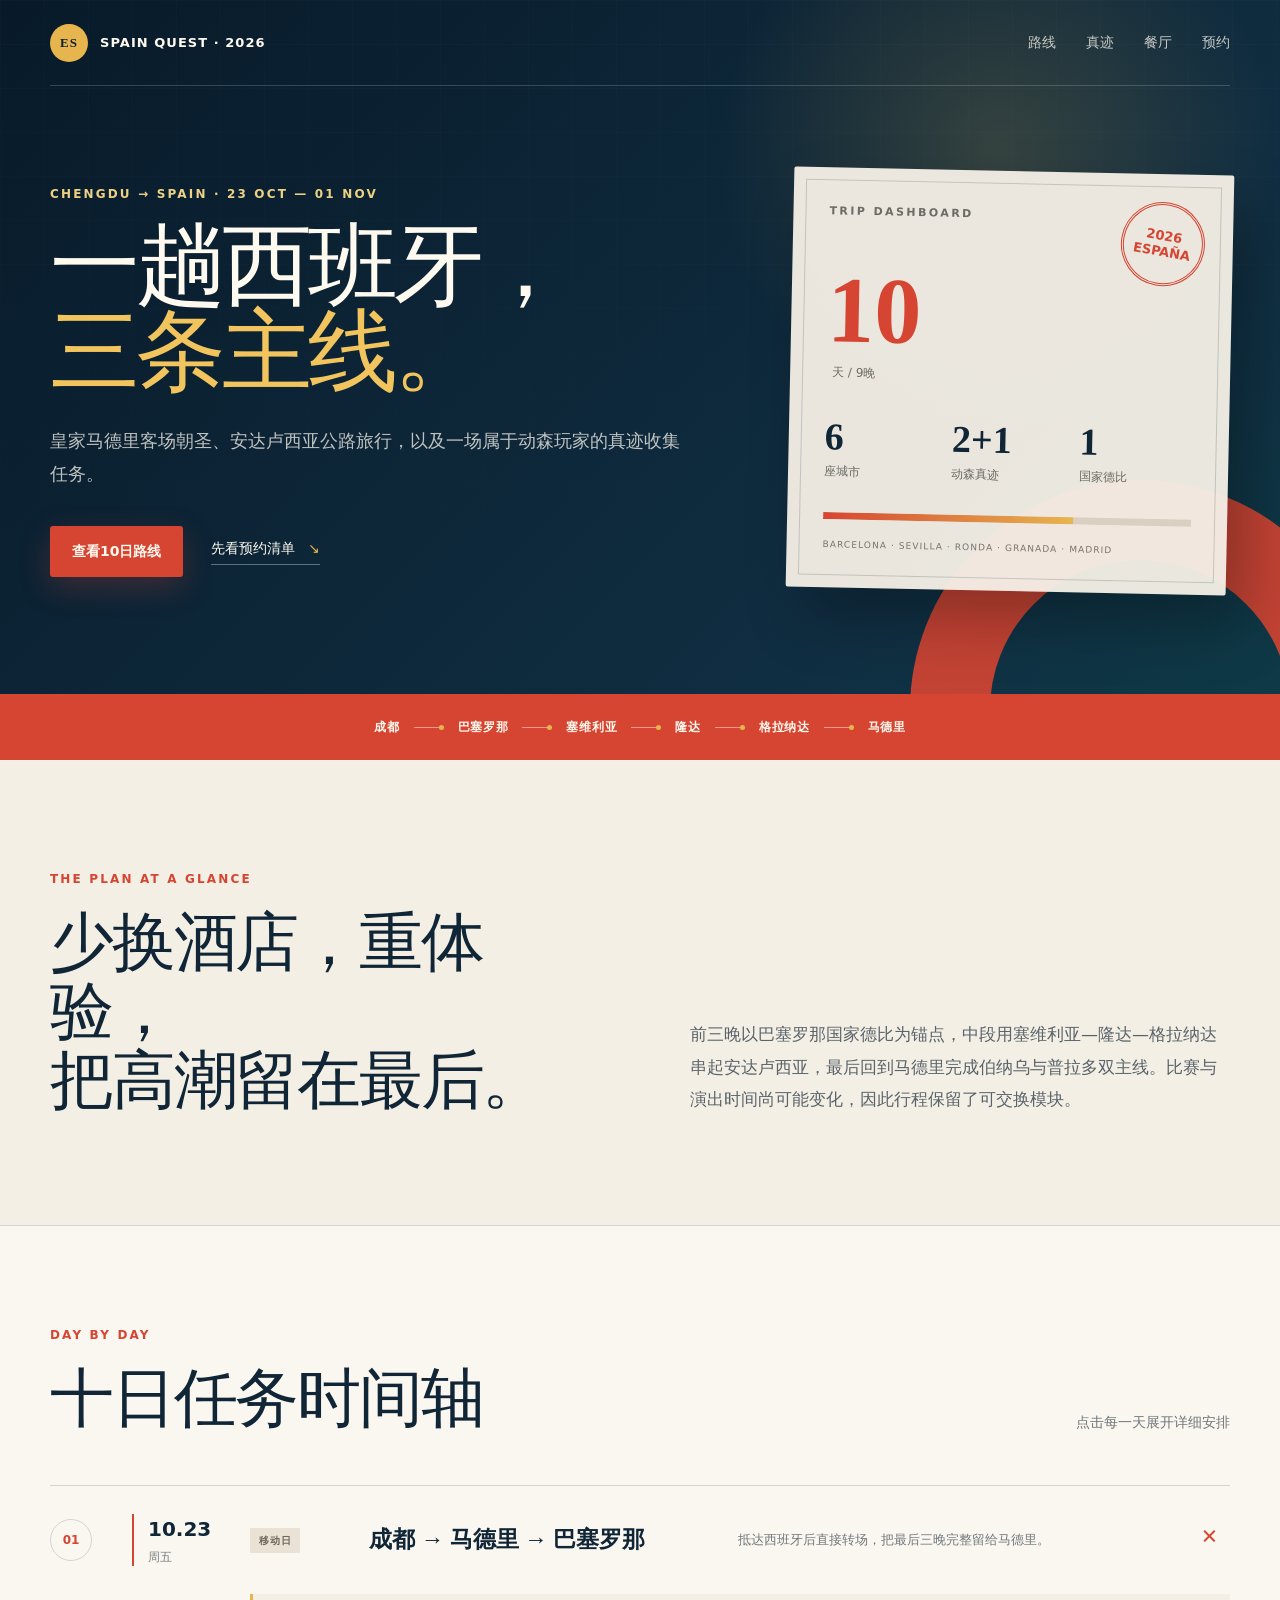
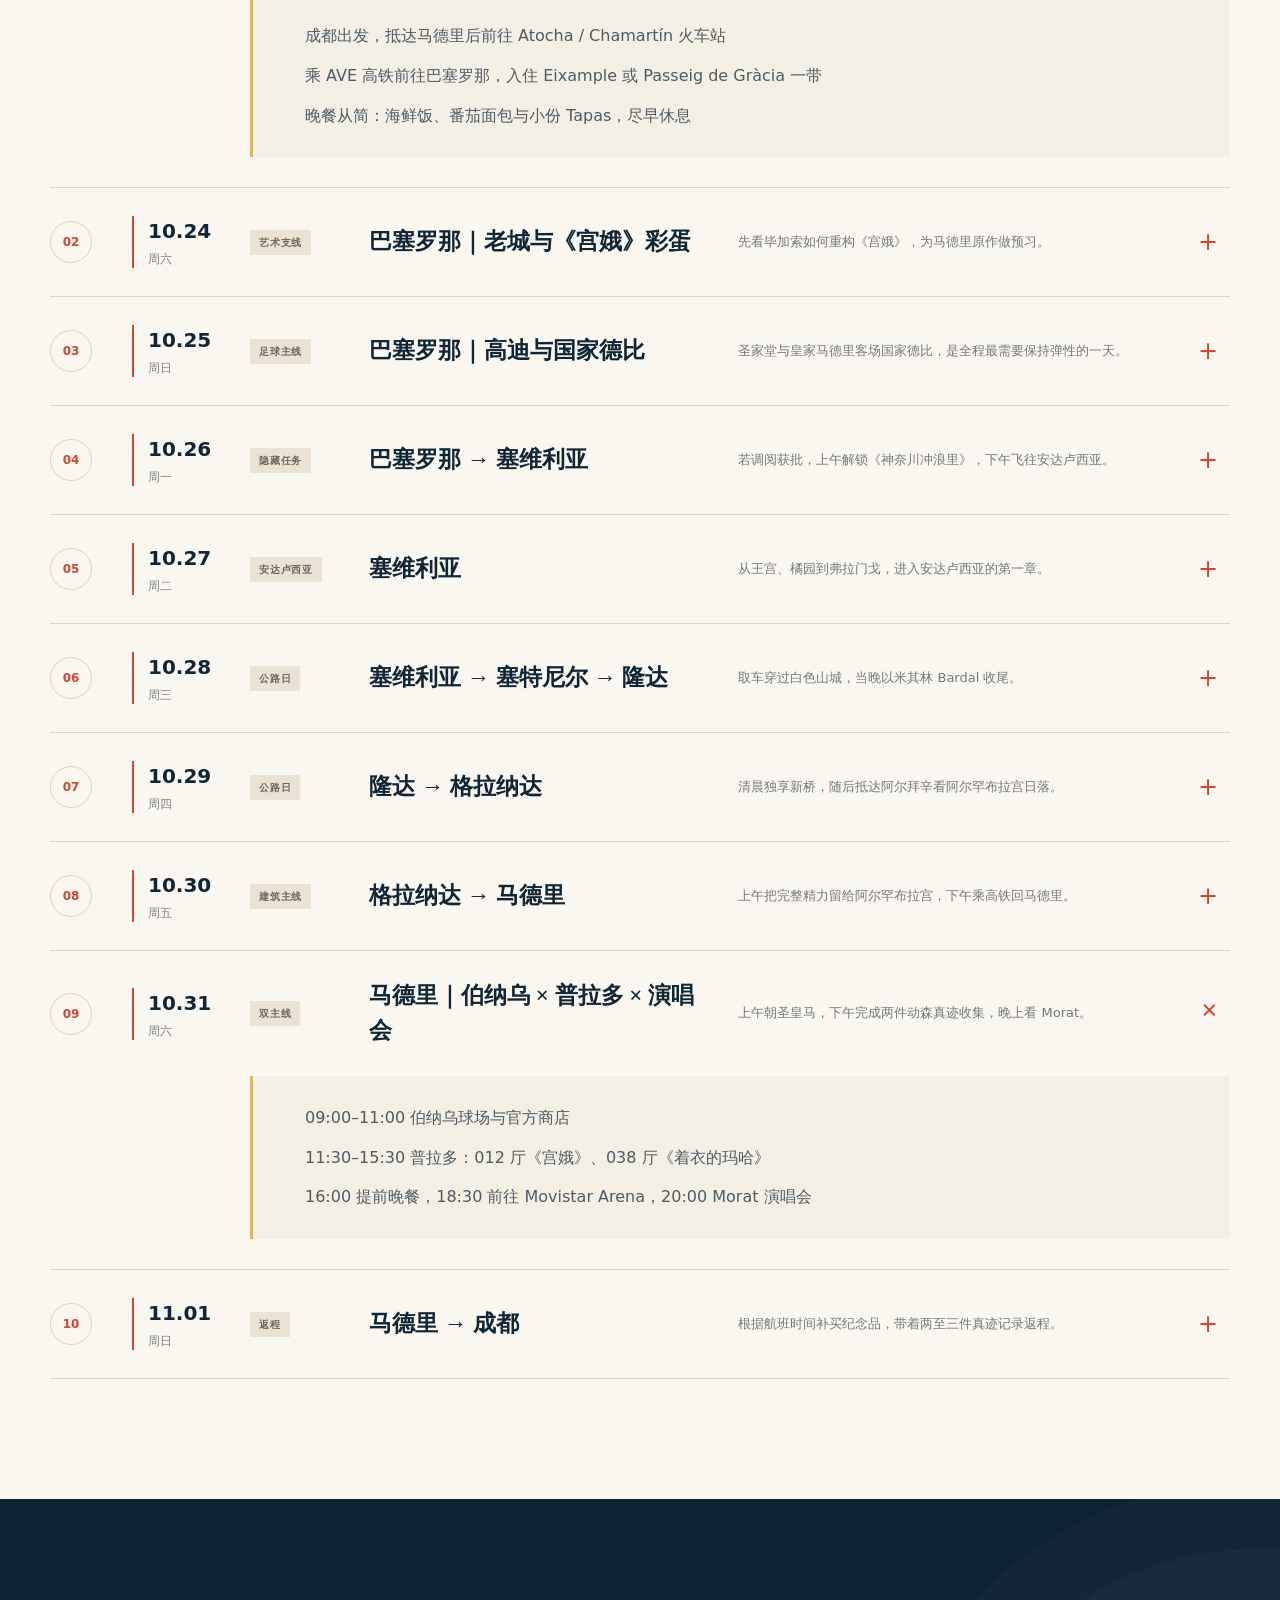
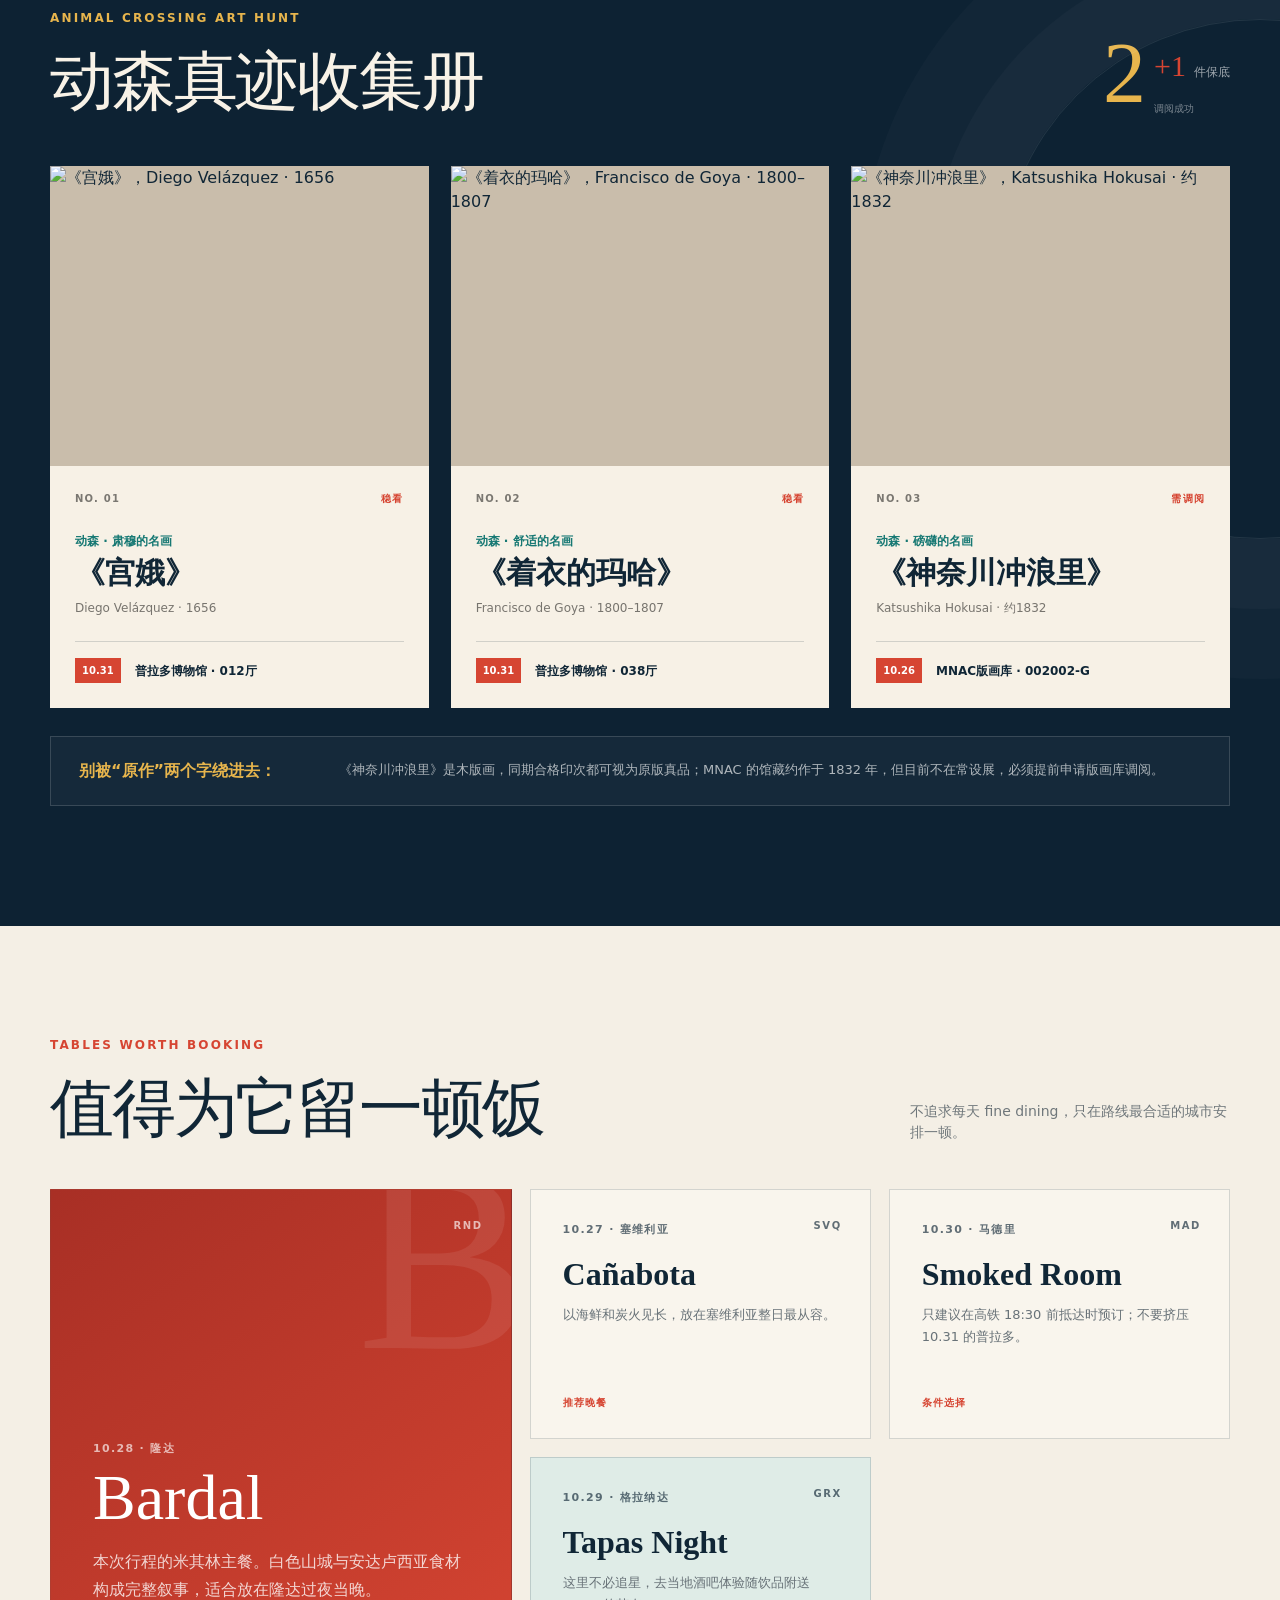
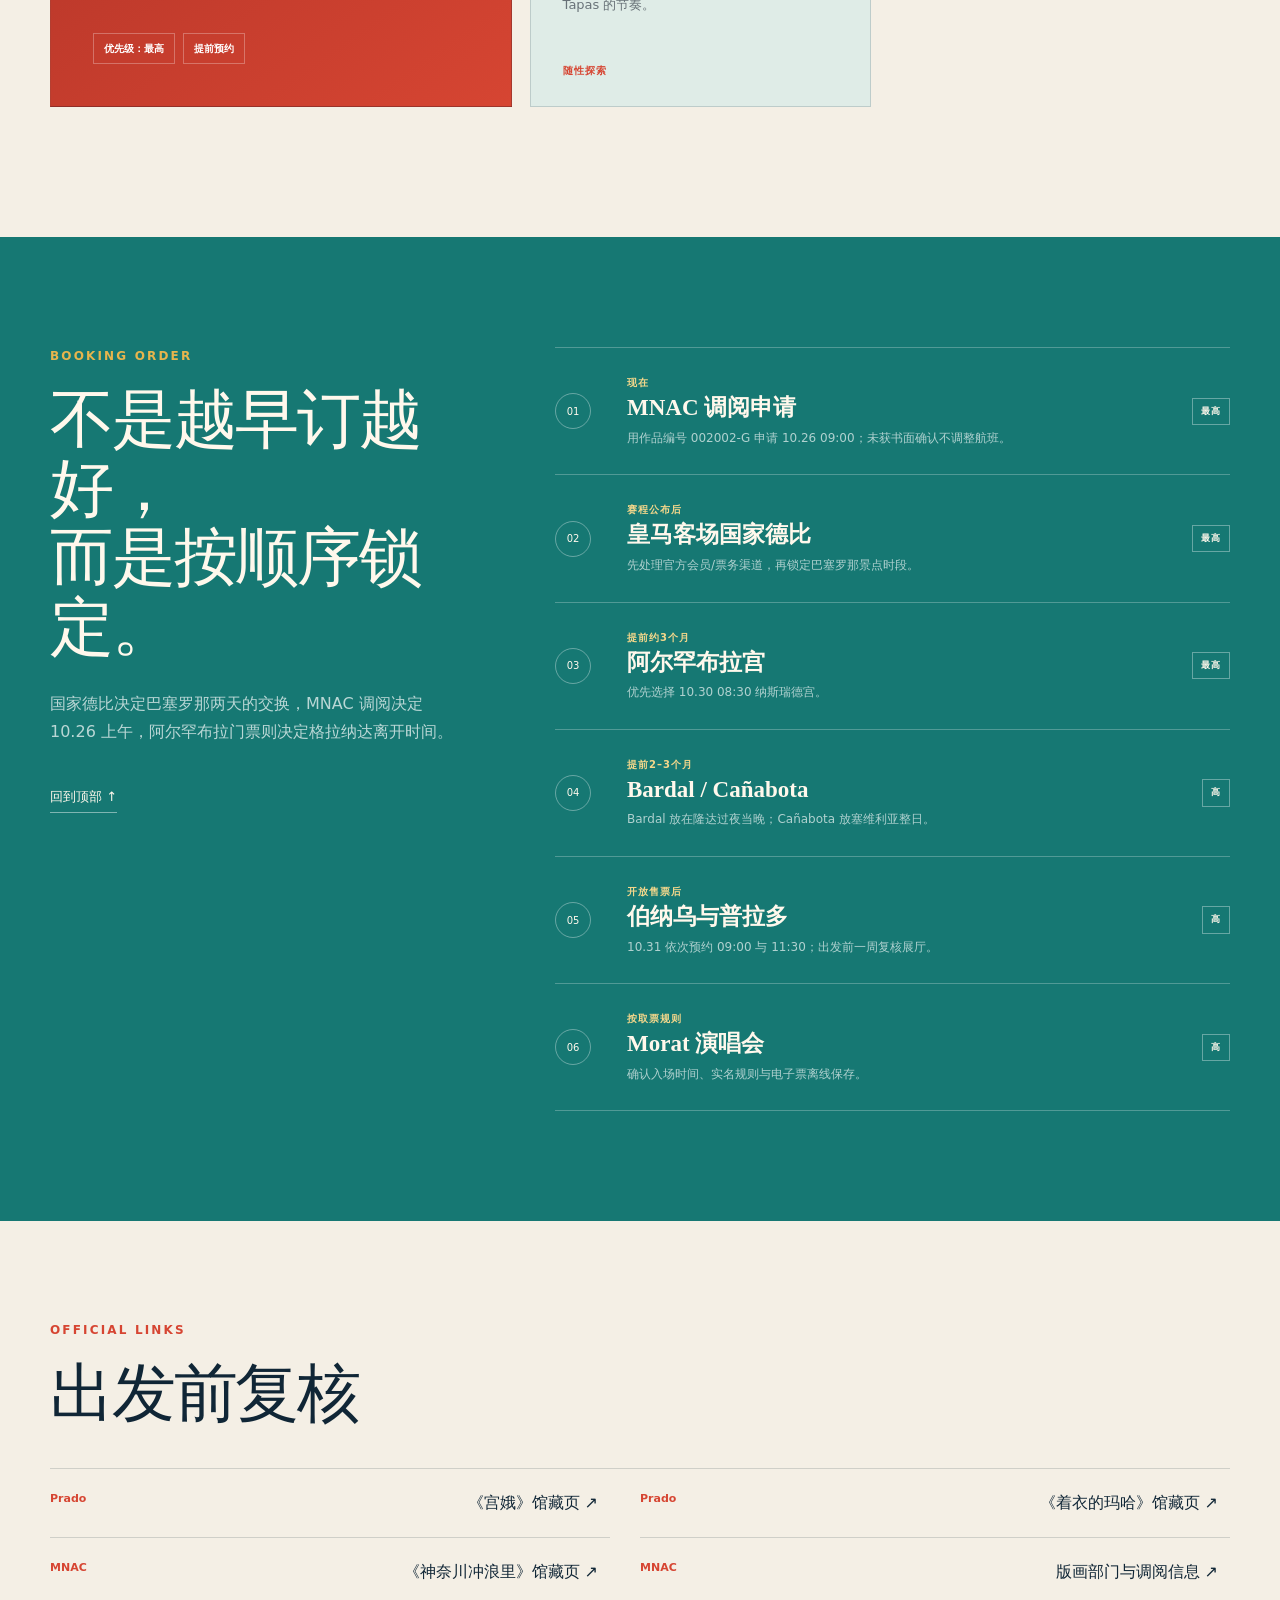
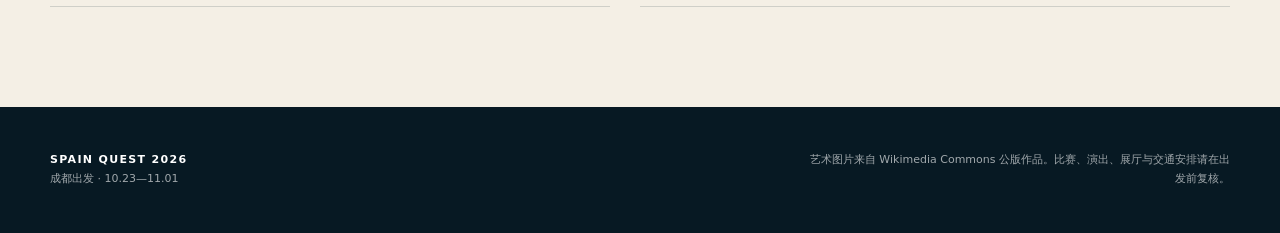
==== index.html @ 913fb7f4 "Deploy Spain Quest 2026 travel guide" ====
<!doctype html><html lang="zh-CN"><head><meta charset="utf-8"><meta name="viewport" content="width=device-width,initial-scale=1"><meta name="theme-color" content="#0d2233"><title>西班牙十日任务书｜皇马 × 动森艺术巡礼</title><meta name="description" content="2026年10月23日至11月1日西班牙旅行计划"><style>@layer theme{:root,:host{--font-sans:ui-sans-serif, system-ui, sans-serif, "Apple Color Emoji", "Segoe UI Emoji", "Segoe UI Symbol", "Noto Color Emoji";--font-mono:ui-monospace, SFMono-Regular, Menlo, Monaco, Consolas, "Liberation Mono", "Courier New", monospace;--spacing:.25rem;--default-font-family:var(--font-sans);--default-mono-font-family:var(--font-mono)}}@layer base{*,:after,:before,::backdrop{box-sizing:border-box;border:0 solid;margin:0;padding:0}::file-selector-button{box-sizing:border-box;border:0 solid;margin:0;padding:0}html,:host{-webkit-text-size-adjust:100%;tab-size:4;line-height:1.5;font-family:var(--default-font-family,ui-sans-serif, system-ui, sans-serif, "Apple Color Emoji", "Segoe UI Emoji", "Segoe UI Symbol", "Noto Color Emoji");font-feature-settings:var(--default-font-feature-settings,normal);font-variation-settings:var(--default-font-variation-settings,normal);-webkit-tap-highlight-color:transparent}hr{height:0;color:inherit;border-top-width:1px}abbr:where([title]){-webkit-text-decoration:underline dotted;text-decoration:underline dotted}h1,h2,h3,h4,h5,h6{font-size:inherit;font-weight:inherit}a{color:inherit;-webkit-text-decoration:inherit;-webkit-text-decoration:inherit;-webkit-text-decoration:inherit;-webkit-text-decoration:inherit;text-decoration:inherit}b,strong{font-weight:bolder}code,kbd,samp,pre{font-family:var(--default-mono-font-family,ui-monospace, SFMono-Regular, Menlo, Monaco, Consolas, "Liberation Mono", "Courier New", monospace);font-feature-settings:var(--default-mono-font-feature-settings,normal);font-variation-settings:var(--default-mono-font-variation-settings,normal);font-size:1em}small{font-size:80%}sub,sup{vertical-align:baseline;font-size:75%;line-height:0;position:relative}sub{bottom:-.25em}sup{top:-.5em}table{text-indent:0;border-color:inherit;border-collapse:collapse}:-moz-focusring{outline:auto}progress{vertical-align:baseline}summary{display:list-item}ol,ul,menu{list-style:none}img,svg,video,canvas,audio,iframe,embed,object{vertical-align:middle;display:block}img,video{max-width:100%;height:auto}button,input,select,optgroup,textarea{font:inherit;font-feature-settings:inherit;font-variation-settings:inherit;letter-spacing:inherit;color:inherit;opacity:1;background-color:#0000;border-radius:0}::file-selector-button{font:inherit;font-feature-settings:inherit;font-variation-settings:inherit;letter-spacing:inherit;color:inherit;opacity:1;background-color:#0000;border-radius:0}:where(select:is([multiple],[size])) optgroup{font-weight:bolder}:where(select:is([multiple],[size])) optgroup option{padding-inline-start:20px}::file-selector-button{margin-inline-end:4px}::placeholder{opacity:1}@supports (not ((-webkit-appearance:-apple-pay-button))) or (contain-intrinsic-size:1px){::placeholder{color:currentColor}@supports (color:color-mix(in lab, red, red)){::placeholder{color:color-mix(in oklab, currentcolor 50%, transparent)}}}textarea{resize:vertical}::-webkit-search-decoration{-webkit-appearance:none}::-webkit-date-and-time-value{min-height:1lh;text-align:inherit}::-webkit-datetime-edit{display:inline-flex}::-webkit-datetime-edit-fields-wrapper{padding:0}::-webkit-datetime-edit{padding-block:0}::-webkit-datetime-edit-year-field{padding-block:0}::-webkit-datetime-edit-month-field{padding-block:0}::-webkit-datetime-edit-day-field{padding-block:0}::-webkit-datetime-edit-hour-field{padding-block:0}::-webkit-datetime-edit-minute-field{padding-block:0}::-webkit-datetime-edit-second-field{padding-block:0}::-webkit-datetime-edit-millisecond-field{padding-block:0}::-webkit-datetime-edit-meridiem-field{padding-block:0}::-webkit-calendar-picker-indicator{line-height:1}:-moz-ui-invalid{box-shadow:none}button,input:where([type=button],[type=reset],[type=submit]){appearance:button}::file-selector-button{appearance:button}::-webkit-inner-spin-button{height:auto}::-webkit-outer-spin-button{height:auto}[hidden]:where(:not([hidden=until-found])){display:none!important}}@layer components;@layer utilities{.static{position:static}.start{inset-inline-start:var(--spacing)}.contents{display:contents}}:root{--ink:#102636;--navy:#0d2233;--paper:#f4efe5;--red:#d64532;--gold:#e7b54d;--teal:#167873;--line:#10263629}*{box-sizing:border-box}html{scroll-behavior:smooth}body{background:var(--paper);color:var(--ink);margin:0;font-family:Inter,ui-sans-serif,system-ui,-apple-system,BlinkMacSystemFont,Segoe UI,PingFang SC,Microsoft YaHei,sans-serif}a{color:inherit;text-decoration:none}img{max-width:100%;display:block}.shell{width:min(1180px,100% - 40px);margin-inline:auto}.hero{color:#fffaf0;background:radial-gradient(circle at 78% 20%,#e7b54d2e,#0000 24%),linear-gradient(135deg,#081a29 0%,#102e42 72%,#0e3b47 100%);min-height:760px;position:relative;overflow:hidden}.hero:before{content:"";opacity:.1;background-image:linear-gradient(#ffffff26 1px,#0000 1px),linear-gradient(90deg,#ffffff26 1px,#0000 1px);background-size:44px 44px;position:absolute;inset:0;-webkit-mask-image:linear-gradient(#000,#0000 90%);mask-image:linear-gradient(#000,#0000 90%)}.hero:after{content:"";border:80px solid var(--red);opacity:.9;border-radius:50%;width:460px;height:460px;position:absolute;bottom:-180px;right:-90px}.nav{z-index:2;border-bottom:1px solid #ffffff2e;justify-content:space-between;align-items:center;height:86px;display:flex;position:relative}.brand{text-transform:uppercase;letter-spacing:.08em;align-items:center;gap:12px;font-size:13px;font-weight:750;display:flex}.brandMark{width:38px;height:38px;color:var(--navy);background:var(--gold);border-radius:50%;place-items:center;font-family:Georgia,serif;font-weight:900;display:grid}.navLinks{gap:30px;font-size:14px;display:flex}.navLinks a{opacity:.75;transition:opacity .2s}.navLinks a:hover{opacity:1}.heroGrid{z-index:1;grid-template-columns:1.2fr .8fr;align-items:center;gap:80px;min-height:590px;display:grid;position:relative}.eyebrow,.sectionKicker{letter-spacing:.18em;text-transform:uppercase;color:var(--red);margin:0 0 20px;font-size:12px;font-weight:800}.hero .eyebrow{color:#efd184}.hero h1{letter-spacing:-.045em;max-width:760px;margin:0;font-family:Georgia,STSong,serif;font-size:clamp(58px,7vw,94px);font-weight:500;line-height:.96}.hero h1 span{color:#f1c45e}.heroLead{color:#fffaf0bd;max-width:630px;margin:30px 0 0;font-size:18px;line-height:1.8}.heroActions{align-items:center;gap:28px;margin-top:36px;display:flex}.primaryButton{background:var(--red);border-radius:3px;padding:15px 22px;font-size:14px;font-weight:750;box-shadow:0 10px 30px #d6453240}.textButton{border-bottom:1px solid #ffffff59;padding-bottom:5px;font-size:14px}.textButton span{color:var(--gold);margin-left:8px}.questBoard{min-height:410px;color:var(--ink);background:#f4efe5f5;border-radius:2px;padding:36px;position:relative;transform:rotate(1.2deg);box-shadow:20px 30px 60px #00000047}.questBoard:before{content:"";pointer-events:none;border:1px solid #1026362e;position:absolute;inset:12px}.passportStamp{text-align:center;border:3px double var(--red);width:84px;height:84px;color:var(--red);border-radius:50%;place-items:center;font-size:13px;font-weight:900;line-height:1.2;display:grid;position:absolute;top:28px;right:28px;transform:rotate(9deg)}.questLabel{letter-spacing:.22em;color:#6b6c65;font-size:11px;font-weight:800}.questMetric{flex-direction:column;display:flex}.questMetric strong{font-family:Georgia,serif;font-size:38px;line-height:1}.questMetric span{color:#6b6c65;margin-top:7px;font-size:12px}.questMetric.large{margin-top:42px}.questMetric.large strong{color:var(--red);font-size:94px}.questMetric.large span{margin-left:6px}.questRow{grid-template-columns:repeat(3,1fr);gap:14px;margin-top:36px;display:grid}.progressLine{background:#d9d0c1;height:7px;margin-top:32px;overflow:hidden}.progressLine span{background:linear-gradient(90deg,var(--red),var(--gold));width:68%;height:100%;display:block}.questFoot{letter-spacing:.12em;color:#77736d;margin:18px 0 0;font-size:9px;line-height:1.6}.routeRibbon{z-index:1;background:var(--red);letter-spacing:.06em;justify-content:center;align-items:center;gap:14px;height:66px;font-size:12px;font-weight:800;display:flex;position:absolute;bottom:0;left:0;right:0}.routeRibbon i{background:#ffffff73;width:30px;height:1px;position:relative}.routeRibbon i:after{content:"";background:var(--gold);border-radius:50%;width:5px;height:5px;position:absolute;top:-2px;right:0}.section{padding-block:110px}.intro{grid-template-columns:1fr 1fr;align-items:end;gap:100px;display:grid}.intro h2,.sectionHead h2,.museumHero h2,.foodHead h2,.bookingCopy h2,.sources h2{letter-spacing:-.035em;margin:0;font-family:Georgia,STSong,serif;font-size:clamp(40px,5vw,64px);font-weight:500;line-height:1.08}.sectionIntro{color:#59636a;margin:0;font-size:17px;line-height:1.9}.routeSection{border-top:1px solid var(--line);background:#faf7f0;padding:100px 0 120px}.sectionHead{justify-content:space-between;align-items:end;gap:40px;margin-bottom:52px;display:flex}.sectionHead>p{color:#6f777b;max-width:320px;margin:0;font-size:14px}.timeline{border-top:1px solid var(--line)}.dayCard{border-bottom:1px solid var(--line)}.dayCard summary{cursor:pointer;grid-template-columns:54px 90px 1fr 32px;align-items:center;gap:28px;padding:28px 0;list-style:none;display:grid}.dayCard summary::-webkit-details-marker{display:none}.dayIndex{border:1px solid var(--line);width:42px;height:42px;color:var(--red);border-radius:50%;place-items:center;font-size:12px;font-weight:800;display:grid}.dateBlock{border-left:2px solid var(--red);flex-direction:column;padding-left:14px;display:flex}.dateBlock strong{font-size:20px}.dateBlock span{color:#7c8385;margin-top:4px;font-size:12px}.dayTitle{grid-template-columns:95px minmax(250px,.8fr) 1fr;align-items:center;gap:24px;display:grid}.tag{color:#6f6559;letter-spacing:.08em;background:#e9e2d5;width:fit-content;padding:5px 9px;font-size:10px;font-weight:800}.dayTitle h3{margin:0;font-family:Georgia,STSong,serif;font-size:23px;font-weight:600}.dayTitle p{color:#71787b;margin:0;font-size:13px;line-height:1.6}.expandIcon{color:var(--red);font-size:24px;transition:transform .2s}.dayCard[open] .expandIcon{transform:rotate(45deg)}.dayDetails{padding:0 0 30px 200px}.dayDetails ol{background:var(--paper);border-left:3px solid var(--gold);margin:0;padding:22px 28px 22px 52px}.dayDetails li{color:#4d5b63;padding:7px 0;line-height:1.6}.museumSection{color:#f8f2e7;background:var(--navy);padding:110px 0 120px;position:relative;overflow:hidden}.museumSection:after{content:"";border:1px solid #ffffff17;border-radius:50%;width:520px;height:520px;position:absolute;top:120px;right:-240px;box-shadow:0 0 0 70px #ffffff06,0 0 0 140px #ffffff05}.sectionKicker.light{color:var(--gold)}.museumHero{justify-content:space-between;align-items:end;gap:40px;margin-bottom:50px;display:flex}.collectionScore{grid-template-rows:auto auto;grid-template-columns:auto auto auto;align-items:end;gap:0 8px;display:grid}.collectionScore strong{color:var(--gold);grid-row:1/3;font:500 86px/1 Georgia,serif}.collectionScore span{color:#fff9;font-size:12px}.collectionScore b{color:var(--red);grid-row:1;font:500 30px/1 Georgia,serif}.collectionScore small{color:#ffffff73;grid-column:2/4;font-size:10px}.artGrid{z-index:1;grid-template-columns:repeat(3,1fr);gap:22px;display:grid;position:relative}.artCard{color:var(--ink);background:#f7f1e6;overflow:hidden}.artImage{background:#c9bdab;height:300px;overflow:hidden}.artImage img{object-fit:cover;width:100%;height:100%;transition:transform .5s}.artImage.portrait img{object-position:50% 35%}.artCard:hover .artImage img{transform:scale(1.025)}.artCardBody{padding:25px}.artMeta{letter-spacing:.12em;color:#7a7771;justify-content:space-between;font-size:10px;font-weight:800;display:flex}.artMeta b{color:var(--red)}.gameName{color:var(--teal);margin:26px 0 5px;font-size:12px;font-weight:800}.artCard h3{margin:0;font:600 30px/1.2 Georgia,STSong,serif}.artCard h3+p{color:#77746e;margin:8px 0 24px;font-size:12px}.artLocation{border-top:1px solid var(--line);align-items:center;gap:14px;padding-top:16px;display:flex}.artLocation span{background:var(--red);color:#fff;padding:5px 7px;font-size:10px;font-weight:900}.artLocation strong{font-size:12px}.museumNote{z-index:1;background:#ffffff09;border:1px solid #ffffff26;grid-template-columns:230px 1fr;gap:30px;margin-top:28px;padding:22px 28px;display:grid;position:relative}.museumNote strong{color:var(--gold)}.museumNote p{color:#ffffffa8;margin:0;font-size:13px;line-height:1.7}.foodSection{padding-block:110px 130px}.foodHead{margin-bottom:46px}.foodGrid{grid-template-rows:repeat(2,1fr);grid-template-columns:1.15fr repeat(2,.85fr);gap:18px;display:grid}.foodFeature,.foodCard{border:1px solid var(--line);background:#f9f5ed;min-height:250px;padding:32px;position:relative}.foodFeature{color:#fff;background:linear-gradient(145deg,#a82f25,var(--red));flex-direction:column;grid-row:1/3;justify-content:flex-end;padding:42px;display:flex;overflow:hidden}.foodFeature:before{content:"B";color:#ffffff14;font:260px/1 Georgia,serif;position:absolute;top:-60px;right:-20px}.cityCode{letter-spacing:.16em;opacity:.65;font-size:10px;font-weight:900;position:absolute;top:28px;right:28px}.foodFeature>p:first-of-type,.foodCard>p:first-of-type{letter-spacing:.12em;text-transform:uppercase;opacity:.65;margin:0;font-size:11px;font-weight:800}.foodFeature h3{margin:8px 0 18px;font:500 64px/1 Georgia,serif}.foodFeature .foodDesc{color:#ffffffc7;max-width:430px;margin:0;line-height:1.8}.foodFeature>div{gap:8px;margin-top:28px;display:flex}.foodFeature>div span{border:1px solid #ffffff47;padding:7px 10px;font-size:10px;font-weight:800}.foodCard h3{margin:18px 0 12px;font:600 32px/1.1 Georgia,serif}.foodCard h3+p{color:#687278;max-width:280px;margin:0;font-size:13px;line-height:1.7}.foodTag{color:var(--red);letter-spacing:.1em;font-size:10px;font-weight:900;position:absolute;bottom:28px;left:32px}.foodCard.casual{background:#dfece7}.bookingSection{color:#fff8ec;background:var(--teal);padding:110px 0}.bookingGrid{grid-template-columns:.75fr 1.25fr;gap:100px;display:grid}.bookingCopy{align-self:start;position:sticky;top:40px}.bookingCopy>p:not(.sectionKicker){color:#ffffffb3;margin:28px 0 0;line-height:1.8}.backTop{border-bottom:1px solid #ffffff73;margin-top:40px;padding-bottom:5px;font-size:13px;display:inline-block}.bookingList{border-top:1px solid #ffffff40}.bookingList article{border-bottom:1px solid #ffffff40;grid-template-columns:50px 1fr auto;align-items:center;gap:22px;padding:27px 0;display:grid}.bookingNum{border:1px solid #ffffff59;border-radius:50%;place-items:center;width:36px;height:36px;font-size:10px;display:grid}.bookingList p{color:#f3d78b;letter-spacing:.1em;margin:0 0 4px;font-size:10px;font-weight:900}.bookingList h3{margin:0 0 7px;font:600 23px/1.2 Georgia,STSong,serif}.bookingList h3+span{color:#ffffffa8;font-size:12px;line-height:1.55;display:block}.bookingList b{letter-spacing:.1em;border:1px solid #ffffff59;padding:6px 8px;font-size:9px}.sources{padding-block:100px}.sources h2{margin-bottom:40px}.sourceGrid{border-top:1px solid var(--line);grid-template-columns:repeat(2,1fr);display:grid}.sourceGrid a{border-bottom:1px solid var(--line);justify-content:space-between;padding:22px 12px 22px 0;transition:color .2s;display:flex}.sourceGrid a:nth-child(odd){margin-right:30px}.sourceGrid a:hover{color:var(--red)}.sourceGrid span{color:var(--red);font-size:11px;font-weight:900}footer{color:#ffffff9e;background:#071923;padding:44px 0}.footerInner{justify-content:space-between;align-items:end;gap:40px;display:flex}.footerInner p{margin:0;font-size:11px;line-height:1.7}.footerInner strong{color:#fff;letter-spacing:.12em}.footerInner p:last-child{text-align:right;max-width:430px}@media (max-width:960px){.heroGrid{grid-template-columns:1fr;gap:30px;padding:80px 0 120px}.questBoard{max-width:560px}.intro,.bookingGrid{grid-template-columns:1fr;gap:45px}.dayTitle{grid-template-columns:88px 1fr}.dayTitle p{grid-column:2}.dayDetails{padding-left:144px}.artGrid{grid-template-columns:1fr 1fr}.artCard:last-child{grid-column:1/3;grid-template-columns:1fr 1fr;display:grid}.artCard:last-child .artImage{height:auto;min-height:300px}.foodGrid{grid-template-columns:1fr 1fr}.foodFeature{grid-area:auto/1/auto/3;min-height:420px}.bookingCopy{position:static}}@media (max-width:680px){.shell{width:min(100% - 28px,1180px)}.navLinks{display:none}.hero{min-height:auto}.heroGrid{padding-top:64px}.hero h1{font-size:54px}.heroLead{font-size:16px}.heroActions{flex-direction:column;align-items:flex-start;gap:18px}.questBoard{min-height:380px;padding:28px;transform:none}.questMetric.large strong{font-size:72px}.routeRibbon{white-space:nowrap;justify-content:flex-start;padding-inline:20px;overflow:hidden}.intro{padding-block:80px}.intro h2,.sectionHead h2,.museumHero h2,.foodHead h2,.bookingCopy h2,.sources h2{font-size:40px}.sectionHead,.museumHero{flex-direction:column;align-items:flex-start}.routeSection,.museumSection,.bookingSection{padding-block:80px}.dayCard summary{grid-template-columns:42px 66px 1fr 20px;gap:10px}.dayTitle{display:block}.dayTitle h3{margin-top:8px;font-size:19px}.dayTitle p{display:none}.dayDetails{padding-left:0}.dayDetails ol{padding-left:42px}.artGrid{grid-template-columns:1fr}.artCard:last-child{grid-column:auto;display:block}.artImage,.artCard:last-child .artImage{height:270px;min-height:0}.museumNote{grid-template-columns:1fr;gap:12px}.foodSection{padding-block:80px}.foodGrid{grid-template-columns:1fr}.foodFeature{grid-column:auto;min-height:420px}.foodCard{min-height:240px}.bookingList article{grid-template-columns:38px 1fr}.bookingList b{display:none}.sourceGrid{grid-template-columns:1fr}.sourceGrid a:nth-child(odd){margin-right:0}.footerInner{flex-direction:column;align-items:flex-start}.footerInner p:last-child{text-align:left}}@media (prefers-reduced-motion:reduce){html{scroll-behavior:auto}*,:before,:after{transition:none!important}}
</style></head><body><main><header class="hero" id="top"><nav class="nav shell" aria-label="页面导航"><a class="brand" href="#top" aria-label="返回顶部"><span class="brandMark">ES</span><span>Spain Quest · 2026</span></a><div class="navLinks"><a href="#route">路线</a><a href="#museum">真迹</a><a href="#food">餐厅</a><a href="#book">预约</a></div></nav><div class="heroGrid shell"><div class="heroCopy"><p class="eyebrow">CHENGDU → SPAIN · 23 OCT — 01 NOV</p><h1>一趟西班牙，<br/><span>三条主线。</span></h1><p class="heroLead">皇家马德里客场朝圣、安达卢西亚公路旅行，以及一场属于动森玩家的真迹收集任务。</p><div class="heroActions"><a class="primaryButton" href="#route">查看10日路线</a><a class="textButton" href="#book">先看预约清单 <span>↘</span></a></div></div><div class="questBoard" aria-label="旅行目标概览"><div class="passportStamp">2026<br/>ESPAÑA</div><p class="questLabel">TRIP DASHBOARD</p><div class="questMetric large"><strong>10</strong><span>天 / 9晚</span></div><div class="questRow"><div class="questMetric"><strong>6</strong><span>座城市</span></div><div class="questMetric"><strong>2+1</strong><span>动森真迹</span></div><div class="questMetric"><strong>1</strong><span>国家德比</span></div></div><div class="progressLine"><span></span></div><p class="questFoot">BARCELONA · SEVILLA · RONDA · GRANADA · MADRID</p></div></div><div class="routeRibbon" aria-hidden="true"><span>成都</span><i></i><span>巴塞罗那</span><i></i><span>塞维利亚</span><i></i><span>隆达</span><i></i><span>格拉纳达</span><i></i><span>马德里</span></div></header><section class="section shell intro" aria-labelledby="overview-title"><div><p class="sectionKicker">THE PLAN AT A GLANCE</p><h2 id="overview-title">少换酒店，重体验，<br/>把高潮留在最后。</h2></div><p class="sectionIntro">前三晚以巴塞罗那国家德比为锚点，中段用塞维利亚—隆达—格拉纳达串起安达卢西亚，最后回到马德里完成伯纳乌与普拉多双主线。比赛与演出时间尚可能变化，因此行程保留了可交换模块。</p></section><section class="routeSection" id="route" aria-labelledby="route-title"><div class="shell"><div class="sectionHead"><div><p class="sectionKicker">DAY BY DAY</p><h2 id="route-title">十日任务时间轴</h2></div><p>点击每一天展开详细安排</p></div><div class="timeline"><details class="dayCard" open=""><summary><div class="dayIndex">01</div><div class="dateBlock"><strong>10.23</strong><span>周五</span></div><div class="dayTitle"><span class="tag">移动日</span><h3>成都 → 马德里 → 巴塞罗那</h3><p>抵达西班牙后直接转场，把最后三晚完整留给马德里。</p></div><div class="expandIcon" aria-hidden="true">+</div></summary><div class="dayDetails"><ol><li>成都出发，抵达马德里后前往 Atocha / Chamartín 火车站</li><li>乘 AVE 高铁前往巴塞罗那，入住 Eixample 或 Passeig de Gràcia 一带</li><li>晚餐从简：海鲜饭、番茄面包与小份 Tapas，尽早休息</li></ol></div></details><details class="dayCard"><summary><div class="dayIndex">02</div><div class="dateBlock"><strong>10.24</strong><span>周六</span></div><div class="dayTitle"><span class="tag">艺术支线</span><h3>巴塞罗那｜老城与《宫娥》彩蛋</h3><p>先看毕加索如何重构《宫娥》，为马德里原作做预习。</p></div><div class="expandIcon" aria-hidden="true">+</div></summary><div class="dayDetails"><ol><li>10:00 毕加索博物馆：重点看 1957 年《宫娥》系列（不计入动森真迹）</li><li>中午 Born 区散步与小吃，下午哥特区、巴塞罗那大教堂</li><li>傍晚步行至海边；若国家德比安排在本日，则整日与 10.25 对调</li></ol></div></details><details class="dayCard"><summary><div class="dayIndex">03</div><div class="dateBlock"><strong>10.25</strong><span>周日</span></div><div class="dayTitle"><span class="tag">足球主线</span><h3>巴塞罗那｜高迪与国家德比</h3><p>圣家堂与皇家马德里客场国家德比，是全程最需要保持弹性的一天。</p></div><div class="expandIcon" aria-hidden="true">+</div></summary><div class="dayDetails"><ol><li>上午圣家堂，随后沿 Passeig de Gràcia 看米拉之家与巴特罗之家</li><li>皇家马德里客战巴塞罗那：比赛日及开球时间以西甲官宣为准</li><li>建议先锁定可取消住宿；博物馆和高迪景点等赛程确定后再选时段</li></ol></div></details><details class="dayCard"><summary><div class="dayIndex">04</div><div class="dateBlock"><strong>10.26</strong><span>周一</span></div><div class="dayTitle"><span class="tag">隐藏任务</span><h3>巴塞罗那 → 塞维利亚</h3><p>若调阅获批，上午解锁《神奈川冲浪里》，下午飞往安达卢西亚。</p></div><div class="expandIcon" aria-hidden="true">+</div></summary><div class="dayDetails"><ol><li>09:00 MNAC 版画库预约调阅：葛饰北斋《神奈川冲浪里》，编号 002002-G</li><li>这幅作品不在常设展，只有收到馆方书面确认后才执行此安排</li><li>预订 14:00 以后的航班前往塞维利亚，入住 Santa Cruz 或旧城附近</li></ol></div></details><details class="dayCard"><summary><div class="dayIndex">05</div><div class="dateBlock"><strong>10.27</strong><span>周二</span></div><div class="dayTitle"><span class="tag">安达卢西亚</span><h3>塞维利亚</h3><p>从王宫、橘园到弗拉门戈，进入安达卢西亚的第一章。</p></div><div class="expandIcon" aria-hidden="true">+</div></summary><div class="dayDetails"><ol><li>上午塞维利亚王宫，午后大教堂与吉拉达塔</li><li>傍晚西班牙广场与玛丽亚·路易莎公园</li><li>晚餐首选 Cañabota；餐后安排一场小剧场弗拉门戈</li></ol></div></details><details class="dayCard"><summary><div class="dayIndex">06</div><div class="dateBlock"><strong>10.28</strong><span>周三</span></div><div class="dayTitle"><span class="tag">公路日</span><h3>塞维利亚 → 塞特尼尔 → 隆达</h3><p>取车穿过白色山城，当晚以米其林 Bardal 收尾。</p></div><div class="expandIcon" aria-hidden="true">+</div></summary><div class="dayDetails"><ol><li>上午取车，约两小时抵达塞特尼尔，沿悬崖洞穴街区午餐</li><li>下午驶往隆达：新桥、峡谷步道与 Alameda del Tajo 日落</li><li>晚餐预约 Bardal，建议选择与次日驾驶节奏匹配的套餐</li></ol></div></details><details class="dayCard"><summary><div class="dayIndex">07</div><div class="dateBlock"><strong>10.29</strong><span>周四</span></div><div class="dayTitle"><span class="tag">公路日</span><h3>隆达 → 格拉纳达</h3><p>清晨独享新桥，随后抵达阿尔拜辛看阿尔罕布拉宫日落。</p></div><div class="expandIcon" aria-hidden="true">+</div></summary><div class="dayDetails"><ol><li>早餐前再走一次新桥观景点，避开一日游人潮</li><li>驱车前往格拉纳达并还车，入住 Centro 或 Realejo</li><li>傍晚阿尔拜辛与圣尼古拉斯观景台，晚餐尝 Granada 免费 Tapas 文化</li></ol></div></details><details class="dayCard"><summary><div class="dayIndex">08</div><div class="dateBlock"><strong>10.30</strong><span>周五</span></div><div class="dayTitle"><span class="tag">建筑主线</span><h3>格拉纳达 → 马德里</h3><p>上午把完整精力留给阿尔罕布拉宫，下午乘高铁回马德里。</p></div><div class="expandIcon" aria-hidden="true">+</div></summary><div class="dayDetails"><ol><li>优先预约 08:30 纳斯瑞德宫时段，连同赫内拉利费花园参观约四小时</li><li>下午 AVE 前往马德里，入住 Centro、Retiro 或 Salamanca</li><li>如 18:30 前抵达，可安排 Smoked Room 晚餐；否则选择轻松 Tapas</li></ol></div></details><details class="dayCard" open=""><summary><div class="dayIndex">09</div><div class="dateBlock"><strong>10.31</strong><span>周六</span></div><div class="dayTitle"><span class="tag">双主线</span><h3>马德里｜伯纳乌 × 普拉多 × 演唱会</h3><p>上午朝圣皇马，下午完成两件动森真迹收集，晚上看 Morat。</p></div><div class="expandIcon" aria-hidden="true">+</div></summary><div class="dayDetails"><ol><li>09:00–11:00 伯纳乌球场与官方商店</li><li>11:30–15:30 普拉多：012 厅《宫娥》、038 厅《着衣的玛哈》</li><li>16:00 提前晚餐，18:30 前往 Movistar Arena，20:00 Morat 演唱会</li></ol></div></details><details class="dayCard"><summary><div class="dayIndex">10</div><div class="dateBlock"><strong>11.01</strong><span>周日</span></div><div class="dayTitle"><span class="tag">返程</span><h3>马德里 → 成都</h3><p>根据航班时间补买纪念品，带着两至三件真迹记录返程。</p></div><div class="expandIcon" aria-hidden="true">+</div></summary><div class="dayDetails"><ol><li>预留市区至机场约一小时，并在国际航班起飞前三小时到达</li><li>若航班较晚，可在 Retiro 公园或丽池区安排轻松早餐散步</li></ol></div></details></div></div></section><section class="museumSection" id="museum" aria-labelledby="museum-title"><div class="shell"><div class="museumHero"><div><p class="sectionKicker light">ANIMAL CROSSING ART HUNT</p><h2 id="museum-title">动森真迹收集册</h2></div><div class="collectionScore"><strong>2</strong><span>件保底</span><b>+1</b><small>调阅成功</small></div></div><div class="artGrid"><article class="artCard"><div class="artImage portrait"><img src="/spain-trip-2026/art/las-meninas.jpg" alt="《宫娥》，Diego Velázquez · 1656"/></div><div class="artCardBody"><div class="artMeta"><span>NO. <!-- -->01</span><b>稳看</b></div><p class="gameName">动森 · <!-- -->肃穆的名画</p><h3>《宫娥》</h3><p>Diego Velázquez · 1656</p><div class="artLocation"><span>10.31</span><strong>普拉多博物馆 · 012厅</strong></div></div></article><article class="artCard"><div class="artImage landscape"><img src="/spain-trip-2026/art/clothed-maja.jpg" alt="《着衣的玛哈》，Francisco de Goya · 1800–1807"/></div><div class="artCardBody"><div class="artMeta"><span>NO. <!-- -->02</span><b>稳看</b></div><p class="gameName">动森 · <!-- -->舒适的名画</p><h3>《着衣的玛哈》</h3><p>Francisco de Goya · 1800–1807</p><div class="artLocation"><span>10.31</span><strong>普拉多博物馆 · 038厅</strong></div></div></article><article class="artCard"><div class="artImage landscape"><img src="/spain-trip-2026/art/great-wave.jpg" alt="《神奈川冲浪里》，Katsushika Hokusai · 约1832"/></div><div class="artCardBody"><div class="artMeta"><span>NO. <!-- -->03</span><b>需调阅</b></div><p class="gameName">动森 · <!-- -->磅礴的名画</p><h3>《神奈川冲浪里》</h3><p>Katsushika Hokusai · 约1832</p><div class="artLocation"><span>10.26</span><strong>MNAC版画库 · 002002-G</strong></div></div></article></div><div class="museumNote"><strong>别被“原作”两个字绕进去：</strong><p>《神奈川冲浪里》是木版画，同期合格印次都可视为原版真品；MNAC 的馆藏约作于 1832 年，但目前不在常设展，必须提前申请版画库调阅。</p></div></div></section><section class="foodSection shell" id="food" aria-labelledby="food-title"><div class="sectionHead foodHead"><div><p class="sectionKicker">TABLES WORTH BOOKING</p><h2 id="food-title">值得为它留一顿饭</h2></div><p>不追求每天 fine dining，只在路线最合适的城市安排一顿。</p></div><div class="foodGrid"><article class="foodFeature"><span class="cityCode">RND</span><p>10.28 · 隆达</p><h3>Bardal</h3><p class="foodDesc">本次行程的米其林主餐。白色山城与安达卢西亚食材构成完整叙事，适合放在隆达过夜当晚。</p><div><span>优先级：最高</span><span>提前预约</span></div></article><article class="foodCard"><span class="cityCode">SVQ</span><p>10.27 · 塞维利亚</p><h3>Cañabota</h3><p>以海鲜和炭火见长，放在塞维利亚整日最从容。</p><span class="foodTag">推荐晚餐</span></article><article class="foodCard"><span class="cityCode">MAD</span><p>10.30 · 马德里</p><h3>Smoked Room</h3><p>只建议在高铁 18:30 前抵达时预订；不要挤压 10.31 的普拉多。</p><span class="foodTag">条件选择</span></article><article class="foodCard casual"><span class="cityCode">GRX</span><p>10.29 · 格拉纳达</p><h3>Tapas Night</h3><p>这里不必追星，去当地酒吧体验随饮品附送 Tapas 的节奏。</p><span class="foodTag">随性探索</span></article></div></section><section class="bookingSection" id="book" aria-labelledby="book-title"><div class="shell bookingGrid"><div class="bookingCopy"><p class="sectionKicker light">BOOKING ORDER</p><h2 id="book-title">不是越早订越好，<br/>而是按顺序锁定。</h2><p>国家德比决定巴塞罗那两天的交换，MNAC 调阅决定 10.26 上午，阿尔罕布拉门票则决定格拉纳达离开时间。</p><a href="#top" class="backTop">回到顶部 ↑</a></div><div class="bookingList"><article><span class="bookingNum">01</span><div><p>现在</p><h3>MNAC 调阅申请</h3><span>用作品编号 002002-G 申请 10.26 09:00；未获书面确认不调整航班。</span></div><b>最高</b></article><article><span class="bookingNum">02</span><div><p>赛程公布后</p><h3>皇马客场国家德比</h3><span>先处理官方会员/票务渠道，再锁定巴塞罗那景点时段。</span></div><b>最高</b></article><article><span class="bookingNum">03</span><div><p>提前约3个月</p><h3>阿尔罕布拉宫</h3><span>优先选择 10.30 08:30 纳斯瑞德宫。</span></div><b>最高</b></article><article><span class="bookingNum">04</span><div><p>提前2–3个月</p><h3>Bardal / Cañabota</h3><span>Bardal 放在隆达过夜当晚；Cañabota 放塞维利亚整日。</span></div><b>高</b></article><article><span class="bookingNum">05</span><div><p>开放售票后</p><h3>伯纳乌与普拉多</h3><span>10.31 依次预约 09:00 与 11:30；出发前一周复核展厅。</span></div><b>高</b></article><article><span class="bookingNum">06</span><div><p>按取票规则</p><h3>Morat 演唱会</h3><span>确认入场时间、实名规则与电子票离线保存。</span></div><b>高</b></article></div></div></section><section class="sources shell" aria-labelledby="sources-title"><p class="sectionKicker">OFFICIAL LINKS</p><h2 id="sources-title">出发前复核</h2><div class="sourceGrid"><a href="https://www.museodelprado.es/en/the-collection/art-work/the-family-of-felipe-iv-or-las-meninas/9fdc7800-9ade-48b0-ab8b-edee94ea877f" target="_blank" rel="noreferrer"><span>Prado</span>《宫娥》馆藏页 ↗</a><a href="https://www.museodelprado.es/en/the-collection/art-work/la-maja-vestida/a3121efc-6924-454c-8a9f-e4320f26d3d0" target="_blank" rel="noreferrer"><span>Prado</span>《着衣的玛哈》馆藏页 ↗</a><a href="https://www.museunacional.cat/en/colleccio/great-wave-kanagawa/katsushika-hokusai/002002-g" target="_blank" rel="noreferrer"><span>MNAC</span>《神奈川冲浪里》馆藏页 ↗</a><a href="https://www.museunacional.cat/en/collections/prints" target="_blank" rel="noreferrer"><span>MNAC</span>版画部门与调阅信息 ↗</a></div></section><footer><div class="shell footerInner"><p><strong>SPAIN QUEST 2026</strong><br/>成都出发 · 10.23—11.01</p><p>艺术图片来自 Wikimedia Commons 公版作品。比赛、演出、展厅与交通安排请在出发前复核。</p></div></footer></main></body></html>
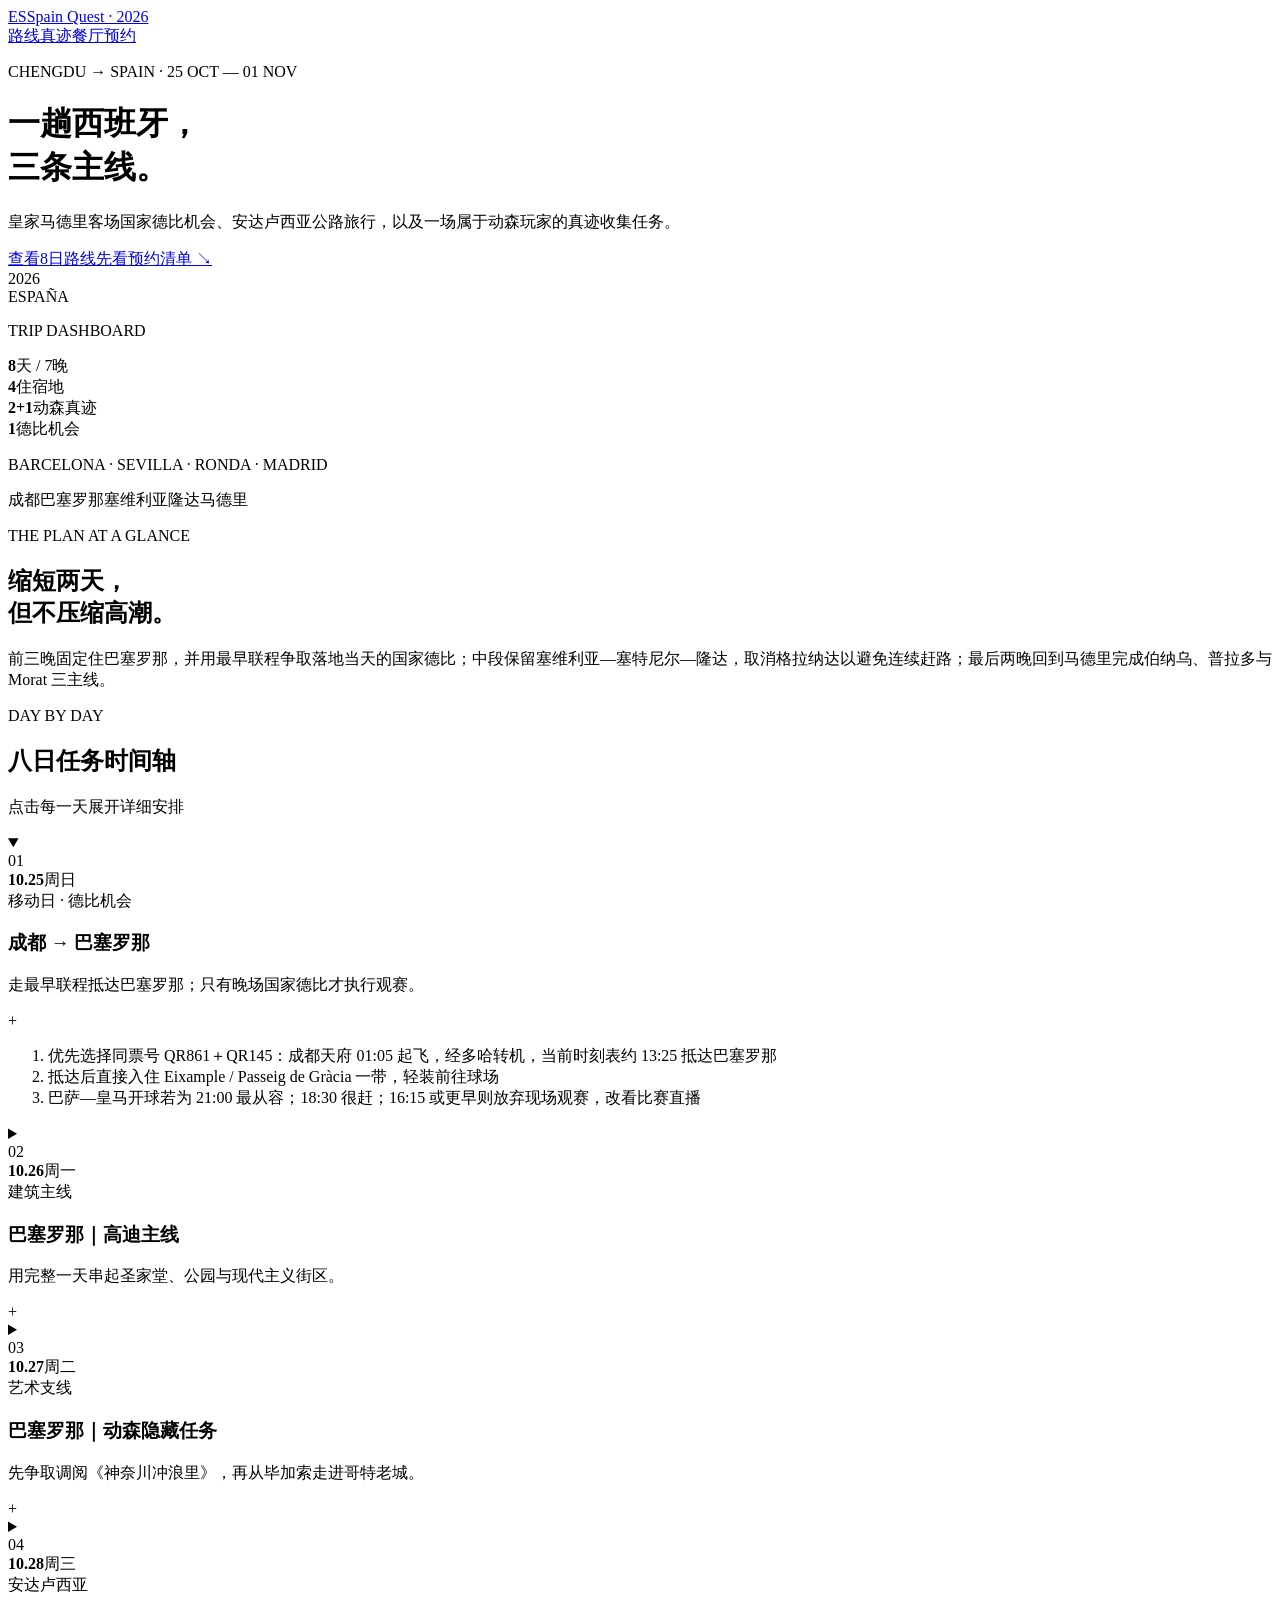
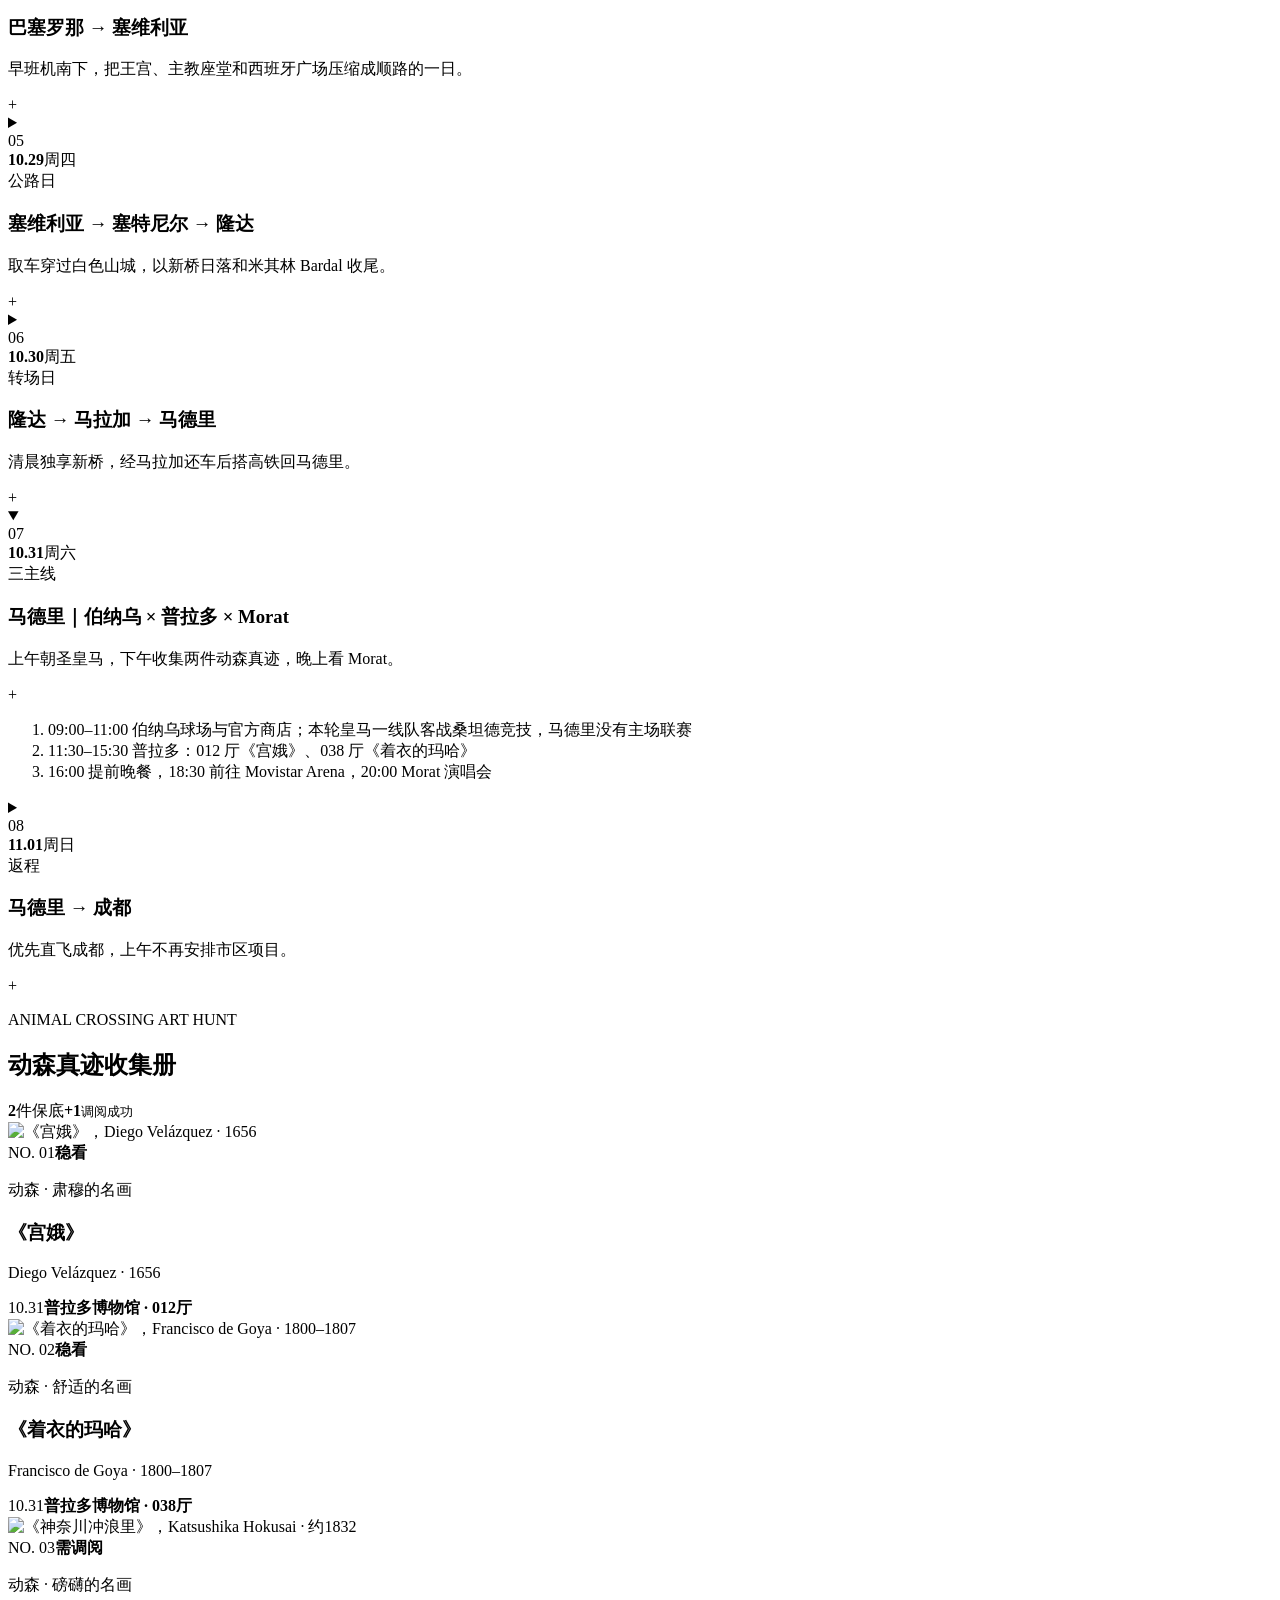
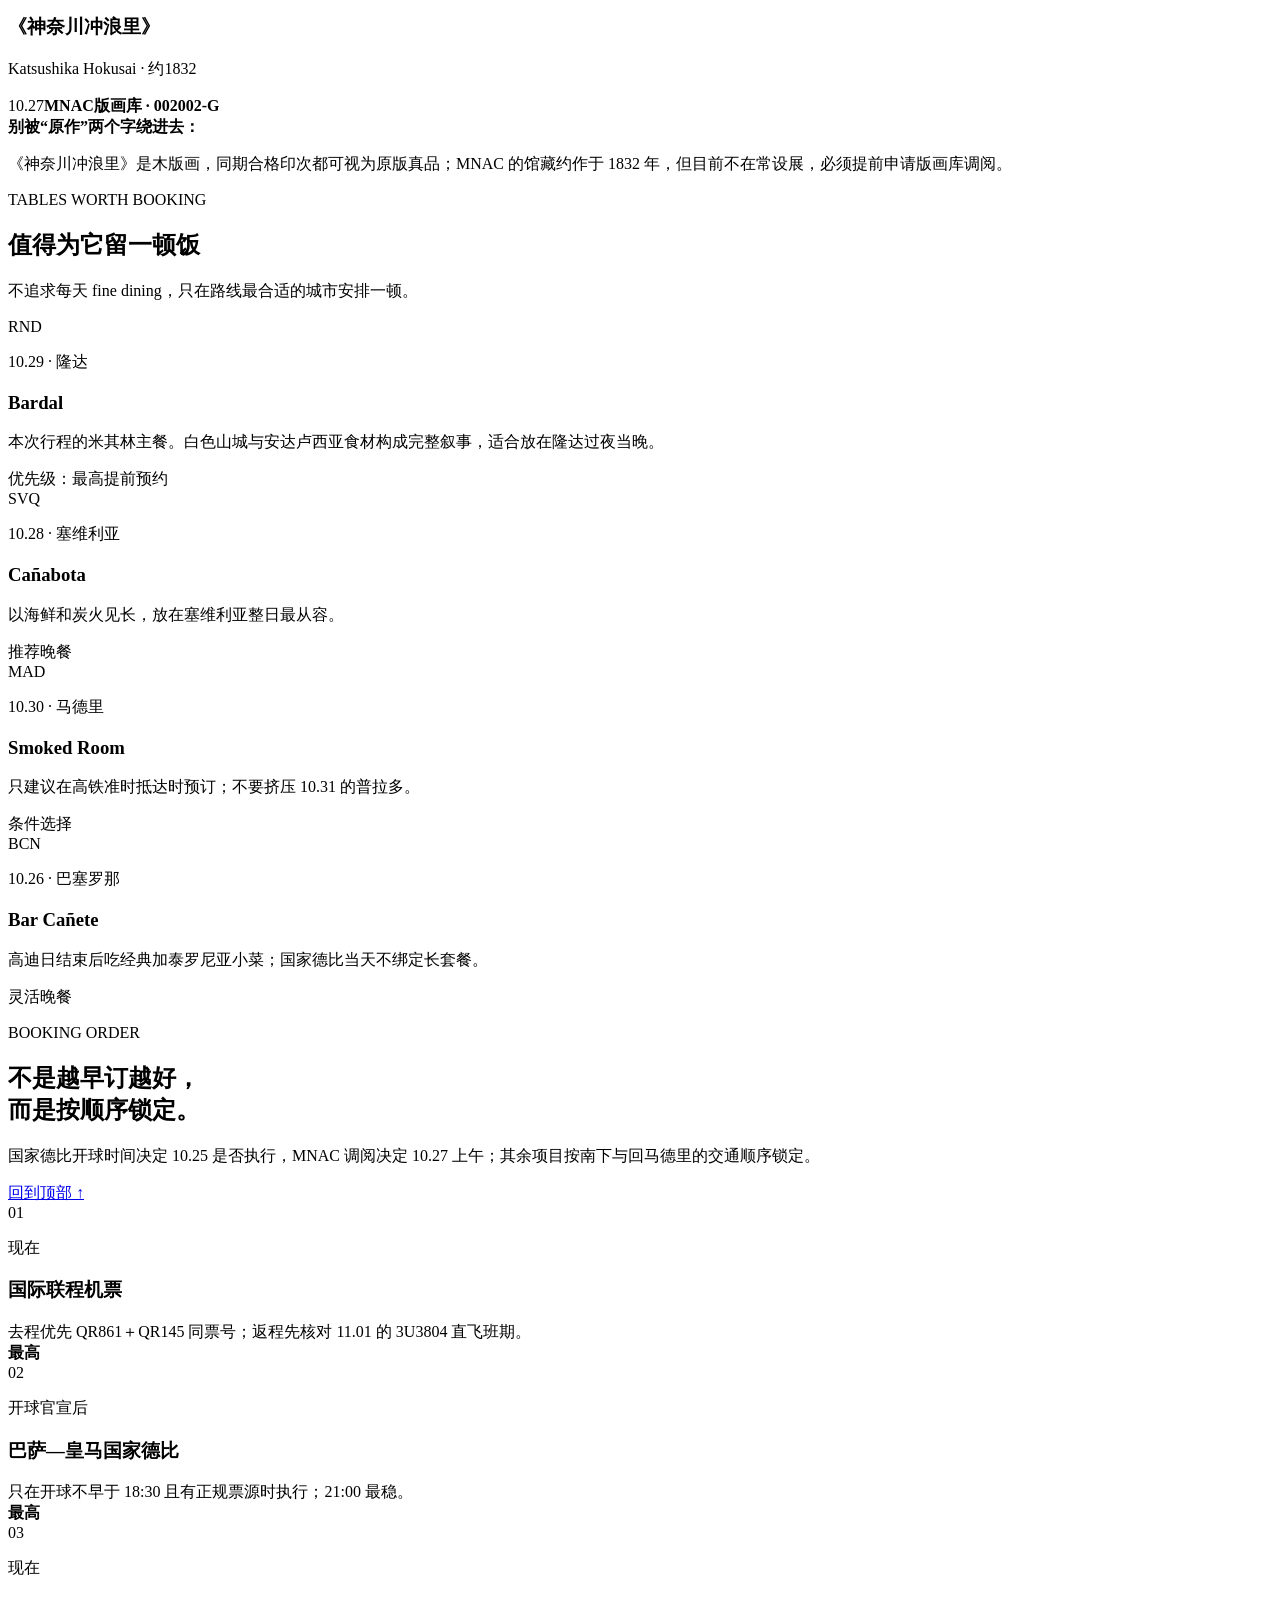
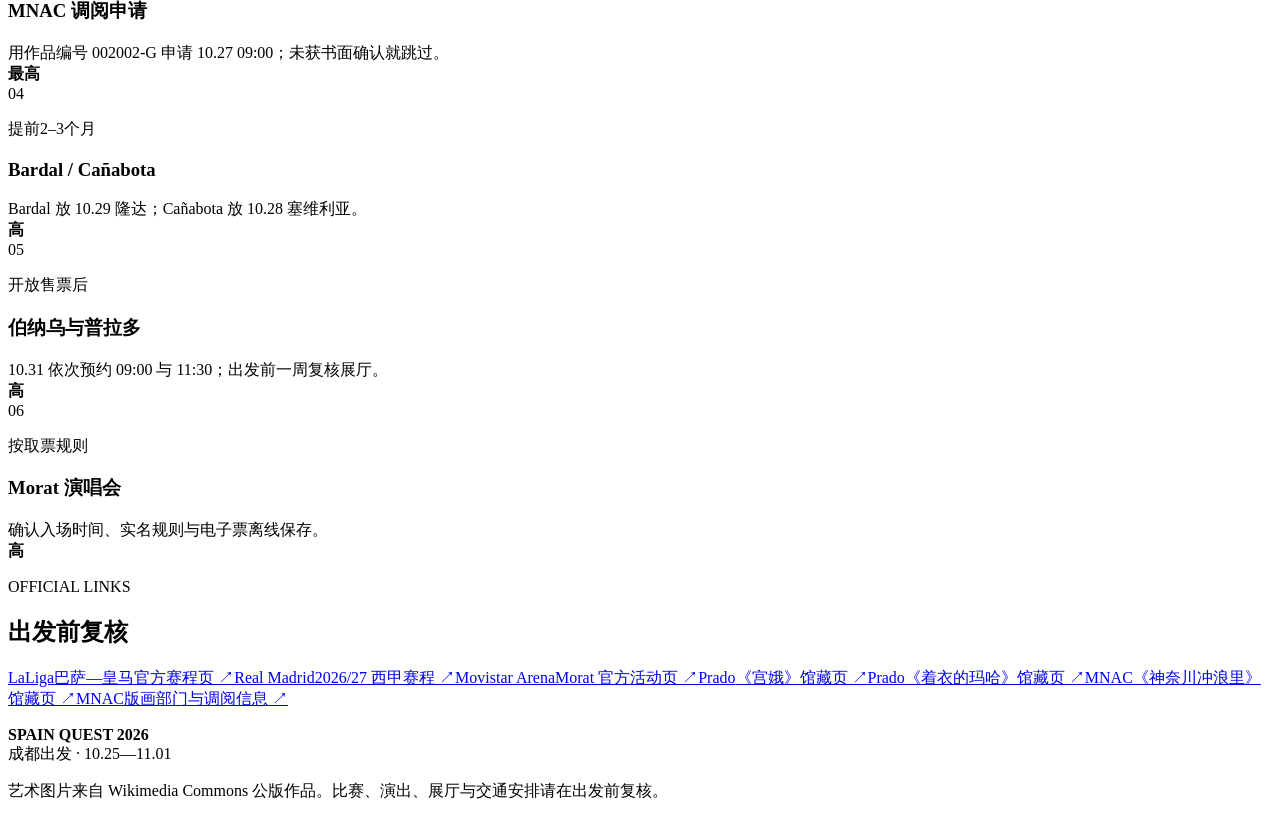
==== commit f2b3c373: "Update itinerary for October 25 departure" ====
--- a/index.html
+++ b/index.html
@@ -1,2 +1 @@
-<!doctype html><html lang="zh-CN"><head><meta charset="utf-8"><meta name="viewport" content="width=device-width,initial-scale=1"><meta name="theme-color" content="#0d2233"><title>西班牙十日任务书｜皇马 × 动森艺术巡礼</title><meta name="description" content="2026年10月23日至11月1日西班牙旅行计划"><style>@layer theme{:root,:host{--font-sans:ui-sans-serif, system-ui, sans-serif, "Apple Color Emoji", "Segoe UI Emoji", "Segoe UI Symbol", "Noto Color Emoji";--font-mono:ui-monospace, SFMono-Regular, Menlo, Monaco, Consolas, "Liberation Mono", "Courier New", monospace;--spacing:.25rem;--default-font-family:var(--font-sans);--default-mono-font-family:var(--font-mono)}}@layer base{*,:after,:before,::backdrop{box-sizing:border-box;border:0 solid;margin:0;padding:0}::file-selector-button{box-sizing:border-box;border:0 solid;margin:0;padding:0}html,:host{-webkit-text-size-adjust:100%;tab-size:4;line-height:1.5;font-family:var(--default-font-family,ui-sans-serif, system-ui, sans-serif, "Apple Color Emoji", "Segoe UI Emoji", "Segoe UI Symbol", "Noto Color Emoji");font-feature-settings:var(--default-font-feature-settings,normal);font-variation-settings:var(--default-font-variation-settings,normal);-webkit-tap-highlight-color:transparent}hr{height:0;color:inherit;border-top-width:1px}abbr:where([title]){-webkit-text-decoration:underline dotted;text-decoration:underline dotted}h1,h2,h3,h4,h5,h6{font-size:inherit;font-weight:inherit}a{color:inherit;-webkit-text-decoration:inherit;-webkit-text-decoration:inherit;-webkit-text-decoration:inherit;-webkit-text-decoration:inherit;text-decoration:inherit}b,strong{font-weight:bolder}code,kbd,samp,pre{font-family:var(--default-mono-font-family,ui-monospace, SFMono-Regular, Menlo, Monaco, Consolas, "Liberation Mono", "Courier New", monospace);font-feature-settings:var(--default-mono-font-feature-settings,normal);font-variation-settings:var(--default-mono-font-variation-settings,normal);font-size:1em}small{font-size:80%}sub,sup{vertical-align:baseline;font-size:75%;line-height:0;position:relative}sub{bottom:-.25em}sup{top:-.5em}table{text-indent:0;border-color:inherit;border-collapse:collapse}:-moz-focusring{outline:auto}progress{vertical-align:baseline}summary{display:list-item}ol,ul,menu{list-style:none}img,svg,video,canvas,audio,iframe,embed,object{vertical-align:middle;display:block}img,video{max-width:100%;height:auto}button,input,select,optgroup,textarea{font:inherit;font-feature-settings:inherit;font-variation-settings:inherit;letter-spacing:inherit;color:inherit;opacity:1;background-color:#0000;border-radius:0}::file-selector-button{font:inherit;font-feature-settings:inherit;font-variation-settings:inherit;letter-spacing:inherit;color:inherit;opacity:1;background-color:#0000;border-radius:0}:where(select:is([multiple],[size])) optgroup{font-weight:bolder}:where(select:is([multiple],[size])) optgroup option{padding-inline-start:20px}::file-selector-button{margin-inline-end:4px}::placeholder{opacity:1}@supports (not ((-webkit-appearance:-apple-pay-button))) or (contain-intrinsic-size:1px){::placeholder{color:currentColor}@supports (color:color-mix(in lab, red, red)){::placeholder{color:color-mix(in oklab, currentcolor 50%, transparent)}}}textarea{resize:vertical}::-webkit-search-decoration{-webkit-appearance:none}::-webkit-date-and-time-value{min-height:1lh;text-align:inherit}::-webkit-datetime-edit{display:inline-flex}::-webkit-datetime-edit-fields-wrapper{padding:0}::-webkit-datetime-edit{padding-block:0}::-webkit-datetime-edit-year-field{padding-block:0}::-webkit-datetime-edit-month-field{padding-block:0}::-webkit-datetime-edit-day-field{padding-block:0}::-webkit-datetime-edit-hour-field{padding-block:0}::-webkit-datetime-edit-minute-field{padding-block:0}::-webkit-datetime-edit-second-field{padding-block:0}::-webkit-datetime-edit-millisecond-field{padding-block:0}::-webkit-datetime-edit-meridiem-field{padding-block:0}::-webkit-calendar-picker-indicator{line-height:1}:-moz-ui-invalid{box-shadow:none}button,input:where([type=button],[type=reset],[type=submit]){appearance:button}::file-selector-button{appearance:button}::-webkit-inner-spin-button{height:auto}::-webkit-outer-spin-button{height:auto}[hidden]:where(:not([hidden=until-found])){display:none!important}}@layer components;@layer utilities{.static{position:static}.start{inset-inline-start:var(--spacing)}.contents{display:contents}}:root{--ink:#102636;--navy:#0d2233;--paper:#f4efe5;--red:#d64532;--gold:#e7b54d;--teal:#167873;--line:#10263629}*{box-sizing:border-box}html{scroll-behavior:smooth}body{background:var(--paper);color:var(--ink);margin:0;font-family:Inter,ui-sans-serif,system-ui,-apple-system,BlinkMacSystemFont,Segoe UI,PingFang SC,Microsoft YaHei,sans-serif}a{color:inherit;text-decoration:none}img{max-width:100%;display:block}.shell{width:min(1180px,100% - 40px);margin-inline:auto}.hero{color:#fffaf0;background:radial-gradient(circle at 78% 20%,#e7b54d2e,#0000 24%),linear-gradient(135deg,#081a29 0%,#102e42 72%,#0e3b47 100%);min-height:760px;position:relative;overflow:hidden}.hero:before{content:"";opacity:.1;background-image:linear-gradient(#ffffff26 1px,#0000 1px),linear-gradient(90deg,#ffffff26 1px,#0000 1px);background-size:44px 44px;position:absolute;inset:0;-webkit-mask-image:linear-gradient(#000,#0000 90%);mask-image:linear-gradient(#000,#0000 90%)}.hero:after{content:"";border:80px solid var(--red);opacity:.9;border-radius:50%;width:460px;height:460px;position:absolute;bottom:-180px;right:-90px}.nav{z-index:2;border-bottom:1px solid #ffffff2e;justify-content:space-between;align-items:center;height:86px;display:flex;position:relative}.brand{text-transform:uppercase;letter-spacing:.08em;align-items:center;gap:12px;font-size:13px;font-weight:750;display:flex}.brandMark{width:38px;height:38px;color:var(--navy);background:var(--gold);border-radius:50%;place-items:center;font-family:Georgia,serif;font-weight:900;display:grid}.navLinks{gap:30px;font-size:14px;display:flex}.navLinks a{opacity:.75;transition:opacity .2s}.navLinks a:hover{opacity:1}.heroGrid{z-index:1;grid-template-columns:1.2fr .8fr;align-items:center;gap:80px;min-height:590px;display:grid;position:relative}.eyebrow,.sectionKicker{letter-spacing:.18em;text-transform:uppercase;color:var(--red);margin:0 0 20px;font-size:12px;font-weight:800}.hero .eyebrow{color:#efd184}.hero h1{letter-spacing:-.045em;max-width:760px;margin:0;font-family:Georgia,STSong,serif;font-size:clamp(58px,7vw,94px);font-weight:500;line-height:.96}.hero h1 span{color:#f1c45e}.heroLead{color:#fffaf0bd;max-width:630px;margin:30px 0 0;font-size:18px;line-height:1.8}.heroActions{align-items:center;gap:28px;margin-top:36px;display:flex}.primaryButton{background:var(--red);border-radius:3px;padding:15px 22px;font-size:14px;font-weight:750;box-shadow:0 10px 30px #d6453240}.textButton{border-bottom:1px solid #ffffff59;padding-bottom:5px;font-size:14px}.textButton span{color:var(--gold);margin-left:8px}.questBoard{min-height:410px;color:var(--ink);background:#f4efe5f5;border-radius:2px;padding:36px;position:relative;transform:rotate(1.2deg);box-shadow:20px 30px 60px #00000047}.questBoard:before{content:"";pointer-events:none;border:1px solid #1026362e;position:absolute;inset:12px}.passportStamp{text-align:center;border:3px double var(--red);width:84px;height:84px;color:var(--red);border-radius:50%;place-items:center;font-size:13px;font-weight:900;line-height:1.2;display:grid;position:absolute;top:28px;right:28px;transform:rotate(9deg)}.questLabel{letter-spacing:.22em;color:#6b6c65;font-size:11px;font-weight:800}.questMetric{flex-direction:column;display:flex}.questMetric strong{font-family:Georgia,serif;font-size:38px;line-height:1}.questMetric span{color:#6b6c65;margin-top:7px;font-size:12px}.questMetric.large{margin-top:42px}.questMetric.large strong{color:var(--red);font-size:94px}.questMetric.large span{margin-left:6px}.questRow{grid-template-columns:repeat(3,1fr);gap:14px;margin-top:36px;display:grid}.progressLine{background:#d9d0c1;height:7px;margin-top:32px;overflow:hidden}.progressLine span{background:linear-gradient(90deg,var(--red),var(--gold));width:68%;height:100%;display:block}.questFoot{letter-spacing:.12em;color:#77736d;margin:18px 0 0;font-size:9px;line-height:1.6}.routeRibbon{z-index:1;background:var(--red);letter-spacing:.06em;justify-content:center;align-items:center;gap:14px;height:66px;font-size:12px;font-weight:800;display:flex;position:absolute;bottom:0;left:0;right:0}.routeRibbon i{background:#ffffff73;width:30px;height:1px;position:relative}.routeRibbon i:after{content:"";background:var(--gold);border-radius:50%;width:5px;height:5px;position:absolute;top:-2px;right:0}.section{padding-block:110px}.intro{grid-template-columns:1fr 1fr;align-items:end;gap:100px;display:grid}.intro h2,.sectionHead h2,.museumHero h2,.foodHead h2,.bookingCopy h2,.sources h2{letter-spacing:-.035em;margin:0;font-family:Georgia,STSong,serif;font-size:clamp(40px,5vw,64px);font-weight:500;line-height:1.08}.sectionIntro{color:#59636a;margin:0;font-size:17px;line-height:1.9}.routeSection{border-top:1px solid var(--line);background:#faf7f0;padding:100px 0 120px}.sectionHead{justify-content:space-between;align-items:end;gap:40px;margin-bottom:52px;display:flex}.sectionHead>p{color:#6f777b;max-width:320px;margin:0;font-size:14px}.timeline{border-top:1px solid var(--line)}.dayCard{border-bottom:1px solid var(--line)}.dayCard summary{cursor:pointer;grid-template-columns:54px 90px 1fr 32px;align-items:center;gap:28px;padding:28px 0;list-style:none;display:grid}.dayCard summary::-webkit-details-marker{display:none}.dayIndex{border:1px solid var(--line);width:42px;height:42px;color:var(--red);border-radius:50%;place-items:center;font-size:12px;font-weight:800;display:grid}.dateBlock{border-left:2px solid var(--red);flex-direction:column;padding-left:14px;display:flex}.dateBlock strong{font-size:20px}.dateBlock span{color:#7c8385;margin-top:4px;font-size:12px}.dayTitle{grid-template-columns:95px minmax(250px,.8fr) 1fr;align-items:center;gap:24px;display:grid}.tag{color:#6f6559;letter-spacing:.08em;background:#e9e2d5;width:fit-content;padding:5px 9px;font-size:10px;font-weight:800}.dayTitle h3{margin:0;font-family:Georgia,STSong,serif;font-size:23px;font-weight:600}.dayTitle p{color:#71787b;margin:0;font-size:13px;line-height:1.6}.expandIcon{color:var(--red);font-size:24px;transition:transform .2s}.dayCard[open] .expandIcon{transform:rotate(45deg)}.dayDetails{padding:0 0 30px 200px}.dayDetails ol{background:var(--paper);border-left:3px solid var(--gold);margin:0;padding:22px 28px 22px 52px}.dayDetails li{color:#4d5b63;padding:7px 0;line-height:1.6}.museumSection{color:#f8f2e7;background:var(--navy);padding:110px 0 120px;position:relative;overflow:hidden}.museumSection:after{content:"";border:1px solid #ffffff17;border-radius:50%;width:520px;height:520px;position:absolute;top:120px;right:-240px;box-shadow:0 0 0 70px #ffffff06,0 0 0 140px #ffffff05}.sectionKicker.light{color:var(--gold)}.museumHero{justify-content:space-between;align-items:end;gap:40px;margin-bottom:50px;display:flex}.collectionScore{grid-template-rows:auto auto;grid-template-columns:auto auto auto;align-items:end;gap:0 8px;display:grid}.collectionScore strong{color:var(--gold);grid-row:1/3;font:500 86px/1 Georgia,serif}.collectionScore span{color:#fff9;font-size:12px}.collectionScore b{color:var(--red);grid-row:1;font:500 30px/1 Georgia,serif}.collectionScore small{color:#ffffff73;grid-column:2/4;font-size:10px}.artGrid{z-index:1;grid-template-columns:repeat(3,1fr);gap:22px;display:grid;position:relative}.artCard{color:var(--ink);background:#f7f1e6;overflow:hidden}.artImage{background:#c9bdab;height:300px;overflow:hidden}.artImage img{object-fit:cover;width:100%;height:100%;transition:transform .5s}.artImage.portrait img{object-position:50% 35%}.artCard:hover .artImage img{transform:scale(1.025)}.artCardBody{padding:25px}.artMeta{letter-spacing:.12em;color:#7a7771;justify-content:space-between;font-size:10px;font-weight:800;display:flex}.artMeta b{color:var(--red)}.gameName{color:var(--teal);margin:26px 0 5px;font-size:12px;font-weight:800}.artCard h3{margin:0;font:600 30px/1.2 Georgia,STSong,serif}.artCard h3+p{color:#77746e;margin:8px 0 24px;font-size:12px}.artLocation{border-top:1px solid var(--line);align-items:center;gap:14px;padding-top:16px;display:flex}.artLocation span{background:var(--red);color:#fff;padding:5px 7px;font-size:10px;font-weight:900}.artLocation strong{font-size:12px}.museumNote{z-index:1;background:#ffffff09;border:1px solid #ffffff26;grid-template-columns:230px 1fr;gap:30px;margin-top:28px;padding:22px 28px;display:grid;position:relative}.museumNote strong{color:var(--gold)}.museumNote p{color:#ffffffa8;margin:0;font-size:13px;line-height:1.7}.foodSection{padding-block:110px 130px}.foodHead{margin-bottom:46px}.foodGrid{grid-template-rows:repeat(2,1fr);grid-template-columns:1.15fr repeat(2,.85fr);gap:18px;display:grid}.foodFeature,.foodCard{border:1px solid var(--line);background:#f9f5ed;min-height:250px;padding:32px;position:relative}.foodFeature{color:#fff;background:linear-gradient(145deg,#a82f25,var(--red));flex-direction:column;grid-row:1/3;justify-content:flex-end;padding:42px;display:flex;overflow:hidden}.foodFeature:before{content:"B";color:#ffffff14;font:260px/1 Georgia,serif;position:absolute;top:-60px;right:-20px}.cityCode{letter-spacing:.16em;opacity:.65;font-size:10px;font-weight:900;position:absolute;top:28px;right:28px}.foodFeature>p:first-of-type,.foodCard>p:first-of-type{letter-spacing:.12em;text-transform:uppercase;opacity:.65;margin:0;font-size:11px;font-weight:800}.foodFeature h3{margin:8px 0 18px;font:500 64px/1 Georgia,serif}.foodFeature .foodDesc{color:#ffffffc7;max-width:430px;margin:0;line-height:1.8}.foodFeature>div{gap:8px;margin-top:28px;display:flex}.foodFeature>div span{border:1px solid #ffffff47;padding:7px 10px;font-size:10px;font-weight:800}.foodCard h3{margin:18px 0 12px;font:600 32px/1.1 Georgia,serif}.foodCard h3+p{color:#687278;max-width:280px;margin:0;font-size:13px;line-height:1.7}.foodTag{color:var(--red);letter-spacing:.1em;font-size:10px;font-weight:900;position:absolute;bottom:28px;left:32px}.foodCard.casual{background:#dfece7}.bookingSection{color:#fff8ec;background:var(--teal);padding:110px 0}.bookingGrid{grid-template-columns:.75fr 1.25fr;gap:100px;display:grid}.bookingCopy{align-self:start;position:sticky;top:40px}.bookingCopy>p:not(.sectionKicker){color:#ffffffb3;margin:28px 0 0;line-height:1.8}.backTop{border-bottom:1px solid #ffffff73;margin-top:40px;padding-bottom:5px;font-size:13px;display:inline-block}.bookingList{border-top:1px solid #ffffff40}.bookingList article{border-bottom:1px solid #ffffff40;grid-template-columns:50px 1fr auto;align-items:center;gap:22px;padding:27px 0;display:grid}.bookingNum{border:1px solid #ffffff59;border-radius:50%;place-items:center;width:36px;height:36px;font-size:10px;display:grid}.bookingList p{color:#f3d78b;letter-spacing:.1em;margin:0 0 4px;font-size:10px;font-weight:900}.bookingList h3{margin:0 0 7px;font:600 23px/1.2 Georgia,STSong,serif}.bookingList h3+span{color:#ffffffa8;font-size:12px;line-height:1.55;display:block}.bookingList b{letter-spacing:.1em;border:1px solid #ffffff59;padding:6px 8px;font-size:9px}.sources{padding-block:100px}.sources h2{margin-bottom:40px}.sourceGrid{border-top:1px solid var(--line);grid-template-columns:repeat(2,1fr);display:grid}.sourceGrid a{border-bottom:1px solid var(--line);justify-content:space-between;padding:22px 12px 22px 0;transition:color .2s;display:flex}.sourceGrid a:nth-child(odd){margin-right:30px}.sourceGrid a:hover{color:var(--red)}.sourceGrid span{color:var(--red);font-size:11px;font-weight:900}footer{color:#ffffff9e;background:#071923;padding:44px 0}.footerInner{justify-content:space-between;align-items:end;gap:40px;display:flex}.footerInner p{margin:0;font-size:11px;line-height:1.7}.footerInner strong{color:#fff;letter-spacing:.12em}.footerInner p:last-child{text-align:right;max-width:430px}@media (max-width:960px){.heroGrid{grid-template-columns:1fr;gap:30px;padding:80px 0 120px}.questBoard{max-width:560px}.intro,.bookingGrid{grid-template-columns:1fr;gap:45px}.dayTitle{grid-template-columns:88px 1fr}.dayTitle p{grid-column:2}.dayDetails{padding-left:144px}.artGrid{grid-template-columns:1fr 1fr}.artCard:last-child{grid-column:1/3;grid-template-columns:1fr 1fr;display:grid}.artCard:last-child .artImage{height:auto;min-height:300px}.foodGrid{grid-template-columns:1fr 1fr}.foodFeature{grid-area:auto/1/auto/3;min-height:420px}.bookingCopy{position:static}}@media (max-width:680px){.shell{width:min(100% - 28px,1180px)}.navLinks{display:none}.hero{min-height:auto}.heroGrid{padding-top:64px}.hero h1{font-size:54px}.heroLead{font-size:16px}.heroActions{flex-direction:column;align-items:flex-start;gap:18px}.questBoard{min-height:380px;padding:28px;transform:none}.questMetric.large strong{font-size:72px}.routeRibbon{white-space:nowrap;justify-content:flex-start;padding-inline:20px;overflow:hidden}.intro{padding-block:80px}.intro h2,.sectionHead h2,.museumHero h2,.foodHead h2,.bookingCopy h2,.sources h2{font-size:40px}.sectionHead,.museumHero{flex-direction:column;align-items:flex-start}.routeSection,.museumSection,.bookingSection{padding-block:80px}.dayCard summary{grid-template-columns:42px 66px 1fr 20px;gap:10px}.dayTitle{display:block}.dayTitle h3{margin-top:8px;font-size:19px}.dayTitle p{display:none}.dayDetails{padding-left:0}.dayDetails ol{padding-left:42px}.artGrid{grid-template-columns:1fr}.artCard:last-child{grid-column:auto;display:block}.artImage,.artCard:last-child .artImage{height:270px;min-height:0}.museumNote{grid-template-columns:1fr;gap:12px}.foodSection{padding-block:80px}.foodGrid{grid-template-columns:1fr}.foodFeature{grid-column:auto;min-height:420px}.foodCard{min-height:240px}.bookingList article{grid-template-columns:38px 1fr}.bookingList b{display:none}.sourceGrid{grid-template-columns:1fr}.sourceGrid a:nth-child(odd){margin-right:0}.footerInner{flex-direction:column;align-items:flex-start}.footerInner p:last-child{text-align:left}}@media (prefers-reduced-motion:reduce){html{scroll-behavior:auto}*,:before,:after{transition:none!important}}
-</style></head><body><main><header class="hero" id="top"><nav class="nav shell" aria-label="页面导航"><a class="brand" href="#top" aria-label="返回顶部"><span class="brandMark">ES</span><span>Spain Quest · 2026</span></a><div class="navLinks"><a href="#route">路线</a><a href="#museum">真迹</a><a href="#food">餐厅</a><a href="#book">预约</a></div></nav><div class="heroGrid shell"><div class="heroCopy"><p class="eyebrow">CHENGDU → SPAIN · 23 OCT — 01 NOV</p><h1>一趟西班牙，<br/><span>三条主线。</span></h1><p class="heroLead">皇家马德里客场朝圣、安达卢西亚公路旅行，以及一场属于动森玩家的真迹收集任务。</p><div class="heroActions"><a class="primaryButton" href="#route">查看10日路线</a><a class="textButton" href="#book">先看预约清单 <span>↘</span></a></div></div><div class="questBoard" aria-label="旅行目标概览"><div class="passportStamp">2026<br/>ESPAÑA</div><p class="questLabel">TRIP DASHBOARD</p><div class="questMetric large"><strong>10</strong><span>天 / 9晚</span></div><div class="questRow"><div class="questMetric"><strong>6</strong><span>座城市</span></div><div class="questMetric"><strong>2+1</strong><span>动森真迹</span></div><div class="questMetric"><strong>1</strong><span>国家德比</span></div></div><div class="progressLine"><span></span></div><p class="questFoot">BARCELONA · SEVILLA · RONDA · GRANADA · MADRID</p></div></div><div class="routeRibbon" aria-hidden="true"><span>成都</span><i></i><span>巴塞罗那</span><i></i><span>塞维利亚</span><i></i><span>隆达</span><i></i><span>格拉纳达</span><i></i><span>马德里</span></div></header><section class="section shell intro" aria-labelledby="overview-title"><div><p class="sectionKicker">THE PLAN AT A GLANCE</p><h2 id="overview-title">少换酒店，重体验，<br/>把高潮留在最后。</h2></div><p class="sectionIntro">前三晚以巴塞罗那国家德比为锚点，中段用塞维利亚—隆达—格拉纳达串起安达卢西亚，最后回到马德里完成伯纳乌与普拉多双主线。比赛与演出时间尚可能变化，因此行程保留了可交换模块。</p></section><section class="routeSection" id="route" aria-labelledby="route-title"><div class="shell"><div class="sectionHead"><div><p class="sectionKicker">DAY BY DAY</p><h2 id="route-title">十日任务时间轴</h2></div><p>点击每一天展开详细安排</p></div><div class="timeline"><details class="dayCard" open=""><summary><div class="dayIndex">01</div><div class="dateBlock"><strong>10.23</strong><span>周五</span></div><div class="dayTitle"><span class="tag">移动日</span><h3>成都 → 马德里 → 巴塞罗那</h3><p>抵达西班牙后直接转场，把最后三晚完整留给马德里。</p></div><div class="expandIcon" aria-hidden="true">+</div></summary><div class="dayDetails"><ol><li>成都出发，抵达马德里后前往 Atocha / Chamartín 火车站</li><li>乘 AVE 高铁前往巴塞罗那，入住 Eixample 或 Passeig de Gràcia 一带</li><li>晚餐从简：海鲜饭、番茄面包与小份 Tapas，尽早休息</li></ol></div></details><details class="dayCard"><summary><div class="dayIndex">02</div><div class="dateBlock"><strong>10.24</strong><span>周六</span></div><div class="dayTitle"><span class="tag">艺术支线</span><h3>巴塞罗那｜老城与《宫娥》彩蛋</h3><p>先看毕加索如何重构《宫娥》，为马德里原作做预习。</p></div><div class="expandIcon" aria-hidden="true">+</div></summary><div class="dayDetails"><ol><li>10:00 毕加索博物馆：重点看 1957 年《宫娥》系列（不计入动森真迹）</li><li>中午 Born 区散步与小吃，下午哥特区、巴塞罗那大教堂</li><li>傍晚步行至海边；若国家德比安排在本日，则整日与 10.25 对调</li></ol></div></details><details class="dayCard"><summary><div class="dayIndex">03</div><div class="dateBlock"><strong>10.25</strong><span>周日</span></div><div class="dayTitle"><span class="tag">足球主线</span><h3>巴塞罗那｜高迪与国家德比</h3><p>圣家堂与皇家马德里客场国家德比，是全程最需要保持弹性的一天。</p></div><div class="expandIcon" aria-hidden="true">+</div></summary><div class="dayDetails"><ol><li>上午圣家堂，随后沿 Passeig de Gràcia 看米拉之家与巴特罗之家</li><li>皇家马德里客战巴塞罗那：比赛日及开球时间以西甲官宣为准</li><li>建议先锁定可取消住宿；博物馆和高迪景点等赛程确定后再选时段</li></ol></div></details><details class="dayCard"><summary><div class="dayIndex">04</div><div class="dateBlock"><strong>10.26</strong><span>周一</span></div><div class="dayTitle"><span class="tag">隐藏任务</span><h3>巴塞罗那 → 塞维利亚</h3><p>若调阅获批，上午解锁《神奈川冲浪里》，下午飞往安达卢西亚。</p></div><div class="expandIcon" aria-hidden="true">+</div></summary><div class="dayDetails"><ol><li>09:00 MNAC 版画库预约调阅：葛饰北斋《神奈川冲浪里》，编号 002002-G</li><li>这幅作品不在常设展，只有收到馆方书面确认后才执行此安排</li><li>预订 14:00 以后的航班前往塞维利亚，入住 Santa Cruz 或旧城附近</li></ol></div></details><details class="dayCard"><summary><div class="dayIndex">05</div><div class="dateBlock"><strong>10.27</strong><span>周二</span></div><div class="dayTitle"><span class="tag">安达卢西亚</span><h3>塞维利亚</h3><p>从王宫、橘园到弗拉门戈，进入安达卢西亚的第一章。</p></div><div class="expandIcon" aria-hidden="true">+</div></summary><div class="dayDetails"><ol><li>上午塞维利亚王宫，午后大教堂与吉拉达塔</li><li>傍晚西班牙广场与玛丽亚·路易莎公园</li><li>晚餐首选 Cañabota；餐后安排一场小剧场弗拉门戈</li></ol></div></details><details class="dayCard"><summary><div class="dayIndex">06</div><div class="dateBlock"><strong>10.28</strong><span>周三</span></div><div class="dayTitle"><span class="tag">公路日</span><h3>塞维利亚 → 塞特尼尔 → 隆达</h3><p>取车穿过白色山城，当晚以米其林 Bardal 收尾。</p></div><div class="expandIcon" aria-hidden="true">+</div></summary><div class="dayDetails"><ol><li>上午取车，约两小时抵达塞特尼尔，沿悬崖洞穴街区午餐</li><li>下午驶往隆达：新桥、峡谷步道与 Alameda del Tajo 日落</li><li>晚餐预约 Bardal，建议选择与次日驾驶节奏匹配的套餐</li></ol></div></details><details class="dayCard"><summary><div class="dayIndex">07</div><div class="dateBlock"><strong>10.29</strong><span>周四</span></div><div class="dayTitle"><span class="tag">公路日</span><h3>隆达 → 格拉纳达</h3><p>清晨独享新桥，随后抵达阿尔拜辛看阿尔罕布拉宫日落。</p></div><div class="expandIcon" aria-hidden="true">+</div></summary><div class="dayDetails"><ol><li>早餐前再走一次新桥观景点，避开一日游人潮</li><li>驱车前往格拉纳达并还车，入住 Centro 或 Realejo</li><li>傍晚阿尔拜辛与圣尼古拉斯观景台，晚餐尝 Granada 免费 Tapas 文化</li></ol></div></details><details class="dayCard"><summary><div class="dayIndex">08</div><div class="dateBlock"><strong>10.30</strong><span>周五</span></div><div class="dayTitle"><span class="tag">建筑主线</span><h3>格拉纳达 → 马德里</h3><p>上午把完整精力留给阿尔罕布拉宫，下午乘高铁回马德里。</p></div><div class="expandIcon" aria-hidden="true">+</div></summary><div class="dayDetails"><ol><li>优先预约 08:30 纳斯瑞德宫时段，连同赫内拉利费花园参观约四小时</li><li>下午 AVE 前往马德里，入住 Centro、Retiro 或 Salamanca</li><li>如 18:30 前抵达，可安排 Smoked Room 晚餐；否则选择轻松 Tapas</li></ol></div></details><details class="dayCard" open=""><summary><div class="dayIndex">09</div><div class="dateBlock"><strong>10.31</strong><span>周六</span></div><div class="dayTitle"><span class="tag">双主线</span><h3>马德里｜伯纳乌 × 普拉多 × 演唱会</h3><p>上午朝圣皇马，下午完成两件动森真迹收集，晚上看 Morat。</p></div><div class="expandIcon" aria-hidden="true">+</div></summary><div class="dayDetails"><ol><li>09:00–11:00 伯纳乌球场与官方商店</li><li>11:30–15:30 普拉多：012 厅《宫娥》、038 厅《着衣的玛哈》</li><li>16:00 提前晚餐，18:30 前往 Movistar Arena，20:00 Morat 演唱会</li></ol></div></details><details class="dayCard"><summary><div class="dayIndex">10</div><div class="dateBlock"><strong>11.01</strong><span>周日</span></div><div class="dayTitle"><span class="tag">返程</span><h3>马德里 → 成都</h3><p>根据航班时间补买纪念品，带着两至三件真迹记录返程。</p></div><div class="expandIcon" aria-hidden="true">+</div></summary><div class="dayDetails"><ol><li>预留市区至机场约一小时，并在国际航班起飞前三小时到达</li><li>若航班较晚，可在 Retiro 公园或丽池区安排轻松早餐散步</li></ol></div></details></div></div></section><section class="museumSection" id="museum" aria-labelledby="museum-title"><div class="shell"><div class="museumHero"><div><p class="sectionKicker light">ANIMAL CROSSING ART HUNT</p><h2 id="museum-title">动森真迹收集册</h2></div><div class="collectionScore"><strong>2</strong><span>件保底</span><b>+1</b><small>调阅成功</small></div></div><div class="artGrid"><article class="artCard"><div class="artImage portrait"><img src="/spain-trip-2026/art/las-meninas.jpg" alt="《宫娥》，Diego Velázquez · 1656"/></div><div class="artCardBody"><div class="artMeta"><span>NO. <!-- -->01</span><b>稳看</b></div><p class="gameName">动森 · <!-- -->肃穆的名画</p><h3>《宫娥》</h3><p>Diego Velázquez · 1656</p><div class="artLocation"><span>10.31</span><strong>普拉多博物馆 · 012厅</strong></div></div></article><article class="artCard"><div class="artImage landscape"><img src="/spain-trip-2026/art/clothed-maja.jpg" alt="《着衣的玛哈》，Francisco de Goya · 1800–1807"/></div><div class="artCardBody"><div class="artMeta"><span>NO. <!-- -->02</span><b>稳看</b></div><p class="gameName">动森 · <!-- -->舒适的名画</p><h3>《着衣的玛哈》</h3><p>Francisco de Goya · 1800–1807</p><div class="artLocation"><span>10.31</span><strong>普拉多博物馆 · 038厅</strong></div></div></article><article class="artCard"><div class="artImage landscape"><img src="/spain-trip-2026/art/great-wave.jpg" alt="《神奈川冲浪里》，Katsushika Hokusai · 约1832"/></div><div class="artCardBody"><div class="artMeta"><span>NO. <!-- -->03</span><b>需调阅</b></div><p class="gameName">动森 · <!-- -->磅礴的名画</p><h3>《神奈川冲浪里》</h3><p>Katsushika Hokusai · 约1832</p><div class="artLocation"><span>10.26</span><strong>MNAC版画库 · 002002-G</strong></div></div></article></div><div class="museumNote"><strong>别被“原作”两个字绕进去：</strong><p>《神奈川冲浪里》是木版画，同期合格印次都可视为原版真品；MNAC 的馆藏约作于 1832 年，但目前不在常设展，必须提前申请版画库调阅。</p></div></div></section><section class="foodSection shell" id="food" aria-labelledby="food-title"><div class="sectionHead foodHead"><div><p class="sectionKicker">TABLES WORTH BOOKING</p><h2 id="food-title">值得为它留一顿饭</h2></div><p>不追求每天 fine dining，只在路线最合适的城市安排一顿。</p></div><div class="foodGrid"><article class="foodFeature"><span class="cityCode">RND</span><p>10.28 · 隆达</p><h3>Bardal</h3><p class="foodDesc">本次行程的米其林主餐。白色山城与安达卢西亚食材构成完整叙事，适合放在隆达过夜当晚。</p><div><span>优先级：最高</span><span>提前预约</span></div></article><article class="foodCard"><span class="cityCode">SVQ</span><p>10.27 · 塞维利亚</p><h3>Cañabota</h3><p>以海鲜和炭火见长，放在塞维利亚整日最从容。</p><span class="foodTag">推荐晚餐</span></article><article class="foodCard"><span class="cityCode">MAD</span><p>10.30 · 马德里</p><h3>Smoked Room</h3><p>只建议在高铁 18:30 前抵达时预订；不要挤压 10.31 的普拉多。</p><span class="foodTag">条件选择</span></article><article class="foodCard casual"><span class="cityCode">GRX</span><p>10.29 · 格拉纳达</p><h3>Tapas Night</h3><p>这里不必追星，去当地酒吧体验随饮品附送 Tapas 的节奏。</p><span class="foodTag">随性探索</span></article></div></section><section class="bookingSection" id="book" aria-labelledby="book-title"><div class="shell bookingGrid"><div class="bookingCopy"><p class="sectionKicker light">BOOKING ORDER</p><h2 id="book-title">不是越早订越好，<br/>而是按顺序锁定。</h2><p>国家德比决定巴塞罗那两天的交换，MNAC 调阅决定 10.26 上午，阿尔罕布拉门票则决定格拉纳达离开时间。</p><a href="#top" class="backTop">回到顶部 ↑</a></div><div class="bookingList"><article><span class="bookingNum">01</span><div><p>现在</p><h3>MNAC 调阅申请</h3><span>用作品编号 002002-G 申请 10.26 09:00；未获书面确认不调整航班。</span></div><b>最高</b></article><article><span class="bookingNum">02</span><div><p>赛程公布后</p><h3>皇马客场国家德比</h3><span>先处理官方会员/票务渠道，再锁定巴塞罗那景点时段。</span></div><b>最高</b></article><article><span class="bookingNum">03</span><div><p>提前约3个月</p><h3>阿尔罕布拉宫</h3><span>优先选择 10.30 08:30 纳斯瑞德宫。</span></div><b>最高</b></article><article><span class="bookingNum">04</span><div><p>提前2–3个月</p><h3>Bardal / Cañabota</h3><span>Bardal 放在隆达过夜当晚；Cañabota 放塞维利亚整日。</span></div><b>高</b></article><article><span class="bookingNum">05</span><div><p>开放售票后</p><h3>伯纳乌与普拉多</h3><span>10.31 依次预约 09:00 与 11:30；出发前一周复核展厅。</span></div><b>高</b></article><article><span class="bookingNum">06</span><div><p>按取票规则</p><h3>Morat 演唱会</h3><span>确认入场时间、实名规则与电子票离线保存。</span></div><b>高</b></article></div></div></section><section class="sources shell" aria-labelledby="sources-title"><p class="sectionKicker">OFFICIAL LINKS</p><h2 id="sources-title">出发前复核</h2><div class="sourceGrid"><a href="https://www.museodelprado.es/en/the-collection/art-work/the-family-of-felipe-iv-or-las-meninas/9fdc7800-9ade-48b0-ab8b-edee94ea877f" target="_blank" rel="noreferrer"><span>Prado</span>《宫娥》馆藏页 ↗</a><a href="https://www.museodelprado.es/en/the-collection/art-work/la-maja-vestida/a3121efc-6924-454c-8a9f-e4320f26d3d0" target="_blank" rel="noreferrer"><span>Prado</span>《着衣的玛哈》馆藏页 ↗</a><a href="https://www.museunacional.cat/en/colleccio/great-wave-kanagawa/katsushika-hokusai/002002-g" target="_blank" rel="noreferrer"><span>MNAC</span>《神奈川冲浪里》馆藏页 ↗</a><a href="https://www.museunacional.cat/en/collections/prints" target="_blank" rel="noreferrer"><span>MNAC</span>版画部门与调阅信息 ↗</a></div></section><footer><div class="shell footerInner"><p><strong>SPAIN QUEST 2026</strong><br/>成都出发 · 10.23—11.01</p><p>艺术图片来自 Wikimedia Commons 公版作品。比赛、演出、展厅与交通安排请在出发前复核。</p></div></footer></main></body></html>+<!DOCTYPE html><html lang="zh-CN"><head><meta charSet="utf-8"/><meta name="viewport" content="width=device-width, initial-scale=1"/><link rel="preload" href="/spain-trip-2026/art/las-meninas.jpg" as="image"/><link rel="preload" href="/spain-trip-2026/art/clothed-maja.jpg" as="image"/><link rel="preload" href="/spain-trip-2026/art/great-wave.jpg" as="image"/><link rel="stylesheet" href="/spain-trip-2026/_next/static/chunks/098iuht_go~jf.css" data-precedence="next"/><link rel="preload" as="script" fetchPriority="low" href="/spain-trip-2026/_next/static/chunks/15xrurgzs99gv.js"/><script src="/spain-trip-2026/_next/static/chunks/17o5vn3hqj54d.js" async=""></script><script src="/spain-trip-2026/_next/static/chunks/07lhk_q6pmm3r.js" async=""></script><script src="/spain-trip-2026/_next/static/chunks/turbopack-0fg~.~.m6wcyd.js" async=""></script><script src="/spain-trip-2026/_next/static/chunks/0dbhjjzl8qfwv.js" async=""></script><meta name="theme-color" content="#0d2233"/><title>西班牙八日任务书｜皇马 × 动森艺术巡礼</title><meta name="description" content="2026年10月25日至11月1日，从成都出发，穿行巴塞罗那、塞维利亚、隆达与马德里。"/><script src="/spain-trip-2026/_next/static/chunks/03~yq9q893hmn.js" noModule=""></script></head><body><div hidden=""><!--$--><!--/$--></div><main><header class="hero" id="top"><nav class="nav shell" aria-label="页面导航"><a class="brand" href="#top" aria-label="返回顶部"><span class="brandMark">ES</span><span>Spain Quest · 2026</span></a><div class="navLinks"><a href="#route">路线</a><a href="#museum">真迹</a><a href="#food">餐厅</a><a href="#book">预约</a></div></nav><div class="heroGrid shell"><div class="heroCopy"><p class="eyebrow">CHENGDU → SPAIN · 25 OCT — 01 NOV</p><h1>一趟西班牙，<br/><span>三条主线。</span></h1><p class="heroLead">皇家马德里客场国家德比机会、安达卢西亚公路旅行，以及一场属于动森玩家的真迹收集任务。</p><div class="heroActions"><a class="primaryButton" href="#route">查看8日路线</a><a class="textButton" href="#book">先看预约清单 <span>↘</span></a></div></div><div class="questBoard" aria-label="旅行目标概览"><div class="passportStamp">2026<br/>ESPAÑA</div><p class="questLabel">TRIP DASHBOARD</p><div class="questMetric large"><strong>8</strong><span>天 / 7晚</span></div><div class="questRow"><div class="questMetric"><strong>4</strong><span>住宿地</span></div><div class="questMetric"><strong>2+1</strong><span>动森真迹</span></div><div class="questMetric"><strong>1</strong><span>德比机会</span></div></div><div class="progressLine"><span></span></div><p class="questFoot">BARCELONA · SEVILLA · RONDA · MADRID</p></div></div><div class="routeRibbon" aria-hidden="true"><span>成都</span><i></i><span>巴塞罗那</span><i></i><span>塞维利亚</span><i></i><span>隆达</span><i></i><span>马德里</span></div></header><section class="section shell intro" aria-labelledby="overview-title"><div><p class="sectionKicker">THE PLAN AT A GLANCE</p><h2 id="overview-title">缩短两天，<br/>但不压缩高潮。</h2></div><p class="sectionIntro">前三晚固定住巴塞罗那，并用最早联程争取落地当天的国家德比；中段保留塞维利亚—塞特尼尔—隆达，取消格拉纳达以避免连续赶路；最后两晚回到马德里完成伯纳乌、普拉多与 Morat 三主线。</p></section><section class="routeSection" id="route" aria-labelledby="route-title"><div class="shell"><div class="sectionHead"><div><p class="sectionKicker">DAY BY DAY</p><h2 id="route-title">八日任务时间轴</h2></div><p>点击每一天展开详细安排</p></div><div class="timeline"><details class="dayCard" open=""><summary><div class="dayIndex">01</div><div class="dateBlock"><strong>10.25</strong><span>周日</span></div><div class="dayTitle"><span class="tag">移动日 · 德比机会</span><h3>成都 → 巴塞罗那</h3><p>走最早联程抵达巴塞罗那；只有晚场国家德比才执行观赛。</p></div><div class="expandIcon" aria-hidden="true">+</div></summary><div class="dayDetails"><ol><li>优先选择同票号 QR861＋QR145：成都天府 01:05 起飞，经多哈转机，当前时刻表约 13:25 抵达巴塞罗那</li><li>抵达后直接入住 Eixample / Passeig de Gràcia 一带，轻装前往球场</li><li>巴萨—皇马开球若为 21:00 最从容；18:30 很赶；16:15 或更早则放弃现场观赛，改看比赛直播</li></ol></div></details><details class="dayCard"><summary><div class="dayIndex">02</div><div class="dateBlock"><strong>10.26</strong><span>周一</span></div><div class="dayTitle"><span class="tag">建筑主线</span><h3>巴塞罗那｜高迪主线</h3><p>用完整一天串起圣家堂、公园与现代主义街区。</p></div><div class="expandIcon" aria-hidden="true">+</div></summary><div class="dayDetails"><ol><li>09:00 圣家堂，预留约两小时；随后前往格拉西亚区午餐</li><li>下午古埃尔公园，回程沿 Passeig de Gràcia 看米拉之家与巴特罗之家</li><li>晚餐选择 Bar Cañete 等灵活小馆；若前夜看球，今天不安排过早起床的项目</li></ol></div></details><details class="dayCard"><summary><div class="dayIndex">03</div><div class="dateBlock"><strong>10.27</strong><span>周二</span></div><div class="dayTitle"><span class="tag">艺术支线</span><h3>巴塞罗那｜动森隐藏任务</h3><p>先争取调阅《神奈川冲浪里》，再从毕加索走进哥特老城。</p></div><div class="expandIcon" aria-hidden="true">+</div></summary><div class="dayDetails"><ol><li>09:00 MNAC 版画库预约调阅：葛饰北斋《神奈川冲浪里》，作品编号 002002-G</li><li>11:30 毕加索博物馆：重点看 1957 年《宫娥》系列，为马德里原作做预习</li><li>下午 Born 区、哥特区与海边散步；MNAC 未获书面确认时，改为常设展与蒙锥克观景</li></ol></div></details><details class="dayCard"><summary><div class="dayIndex">04</div><div class="dateBlock"><strong>10.28</strong><span>周三</span></div><div class="dayTitle"><span class="tag">安达卢西亚</span><h3>巴塞罗那 → 塞维利亚</h3><p>早班机南下，把王宫、主教座堂和西班牙广场压缩成顺路的一日。</p></div><div class="expandIcon" aria-hidden="true">+</div></summary><div class="dayDetails"><ol><li>搭乘早班机前往塞维利亚，入住 Santa Cruz 或旧城附近并寄存行李</li><li>中午后依次参观塞维利亚王宫、大教堂与吉拉达塔，傍晚前往西班牙广场</li><li>晚餐预约 Cañabota；若更想看弗拉门戈，则改吃轻松 Tapas，避免同晚排得过满</li></ol></div></details><details class="dayCard"><summary><div class="dayIndex">05</div><div class="dateBlock"><strong>10.29</strong><span>周四</span></div><div class="dayTitle"><span class="tag">公路日</span><h3>塞维利亚 → 塞特尼尔 → 隆达</h3><p>取车穿过白色山城，以新桥日落和米其林 Bardal 收尾。</p></div><div class="expandIcon" aria-hidden="true">+</div></summary><div class="dayDetails"><ol><li>上午取车，约两小时抵达塞特尼尔，在悬崖洞穴街区午餐</li><li>下午驶往隆达：新桥、峡谷步道与 Alameda del Tajo 日落</li><li>晚餐预约 Bardal；当晚住隆达，不在餐后继续赶路</li></ol></div></details><details class="dayCard"><summary><div class="dayIndex">06</div><div class="dateBlock"><strong>10.30</strong><span>周五</span></div><div class="dayTitle"><span class="tag">转场日</span><h3>隆达 → 马拉加 → 马德里</h3><p>清晨独享新桥，经马拉加还车后搭高铁回马德里。</p></div><div class="expandIcon" aria-hidden="true">+</div></summary><div class="dayDetails"><ol><li>早餐前重走新桥观景点，避开一日游人潮</li><li>约 10:30 驾车前往马拉加还车，建议选择靠近 María Zambrano 车站的门店</li><li>预留余量搭乘约 15:00 的 AVE 前往马德里；若傍晚准时抵达，可选择 Smoked Room 晚餐</li></ol></div></details><details class="dayCard" open=""><summary><div class="dayIndex">07</div><div class="dateBlock"><strong>10.31</strong><span>周六</span></div><div class="dayTitle"><span class="tag">三主线</span><h3>马德里｜伯纳乌 × 普拉多 × Morat</h3><p>上午朝圣皇马，下午收集两件动森真迹，晚上看 Morat。</p></div><div class="expandIcon" aria-hidden="true">+</div></summary><div class="dayDetails"><ol><li>09:00–11:00 伯纳乌球场与官方商店；本轮皇马一线队客战桑坦德竞技，马德里没有主场联赛</li><li>11:30–15:30 普拉多：012 厅《宫娥》、038 厅《着衣的玛哈》</li><li>16:00 提前晚餐，18:30 前往 Movistar Arena，20:00 Morat 演唱会</li></ol></div></details><details class="dayCard"><summary><div class="dayIndex">08</div><div class="dateBlock"><strong>11.01</strong><span>周日</span></div><div class="dayTitle"><span class="tag">返程</span><h3>马德里 → 成都</h3><p>优先直飞成都，上午不再安排市区项目。</p></div><div class="expandIcon" aria-hidden="true">+</div></summary><div class="dayDetails"><ol><li>优先核对四川航空 3U3804 马德里直飞成都班期；当前常见时刻约 11:05 起飞、次日抵达</li><li>如直飞未开放或冬季班期调整，改选多哈或伊斯坦布尔一次中转</li><li>建议 08:00 左右抵达机场；航班与航站楼以出票后通知为准</li></ol></div></details></div></div></section><section class="museumSection" id="museum" aria-labelledby="museum-title"><div class="shell"><div class="museumHero"><div><p class="sectionKicker light">ANIMAL CROSSING ART HUNT</p><h2 id="museum-title">动森真迹收集册</h2></div><div class="collectionScore"><strong>2</strong><span>件保底</span><b>+1</b><small>调阅成功</small></div></div><div class="artGrid"><article class="artCard"><div class="artImage portrait"><img src="/spain-trip-2026/art/las-meninas.jpg" alt="《宫娥》，Diego Velázquez · 1656"/></div><div class="artCardBody"><div class="artMeta"><span>NO. <!-- -->01</span><b>稳看</b></div><p class="gameName">动森 · <!-- -->肃穆的名画</p><h3>《宫娥》</h3><p>Diego Velázquez · 1656</p><div class="artLocation"><span>10.31</span><strong>普拉多博物馆 · 012厅</strong></div></div></article><article class="artCard"><div class="artImage landscape"><img src="/spain-trip-2026/art/clothed-maja.jpg" alt="《着衣的玛哈》，Francisco de Goya · 1800–1807"/></div><div class="artCardBody"><div class="artMeta"><span>NO. <!-- -->02</span><b>稳看</b></div><p class="gameName">动森 · <!-- -->舒适的名画</p><h3>《着衣的玛哈》</h3><p>Francisco de Goya · 1800–1807</p><div class="artLocation"><span>10.31</span><strong>普拉多博物馆 · 038厅</strong></div></div></article><article class="artCard"><div class="artImage landscape"><img src="/spain-trip-2026/art/great-wave.jpg" alt="《神奈川冲浪里》，Katsushika Hokusai · 约1832"/></div><div class="artCardBody"><div class="artMeta"><span>NO. <!-- -->03</span><b>需调阅</b></div><p class="gameName">动森 · <!-- -->磅礴的名画</p><h3>《神奈川冲浪里》</h3><p>Katsushika Hokusai · 约1832</p><div class="artLocation"><span>10.27</span><strong>MNAC版画库 · 002002-G</strong></div></div></article></div><div class="museumNote"><strong>别被“原作”两个字绕进去：</strong><p>《神奈川冲浪里》是木版画，同期合格印次都可视为原版真品；MNAC 的馆藏约作于 1832 年，但目前不在常设展，必须提前申请版画库调阅。</p></div></div></section><section class="foodSection shell" id="food" aria-labelledby="food-title"><div class="sectionHead foodHead"><div><p class="sectionKicker">TABLES WORTH BOOKING</p><h2 id="food-title">值得为它留一顿饭</h2></div><p>不追求每天 fine dining，只在路线最合适的城市安排一顿。</p></div><div class="foodGrid"><article class="foodFeature"><span class="cityCode">RND</span><p>10.29 · 隆达</p><h3>Bardal</h3><p class="foodDesc">本次行程的米其林主餐。白色山城与安达卢西亚食材构成完整叙事，适合放在隆达过夜当晚。</p><div><span>优先级：最高</span><span>提前预约</span></div></article><article class="foodCard"><span class="cityCode">SVQ</span><p>10.28 · 塞维利亚</p><h3>Cañabota</h3><p>以海鲜和炭火见长，放在塞维利亚整日最从容。</p><span class="foodTag">推荐晚餐</span></article><article class="foodCard"><span class="cityCode">MAD</span><p>10.30 · 马德里</p><h3>Smoked Room</h3><p>只建议在高铁准时抵达时预订；不要挤压 10.31 的普拉多。</p><span class="foodTag">条件选择</span></article><article class="foodCard casual"><span class="cityCode">BCN</span><p>10.26 · 巴塞罗那</p><h3>Bar Cañete</h3><p>高迪日结束后吃经典加泰罗尼亚小菜；国家德比当天不绑定长套餐。</p><span class="foodTag">灵活晚餐</span></article></div></section><section class="bookingSection" id="book" aria-labelledby="book-title"><div class="shell bookingGrid"><div class="bookingCopy"><p class="sectionKicker light">BOOKING ORDER</p><h2 id="book-title">不是越早订越好，<br/>而是按顺序锁定。</h2><p>国家德比开球时间决定 10.25 是否执行，MNAC 调阅决定 10.27 上午；其余项目按南下与回马德里的交通顺序锁定。</p><a href="#top" class="backTop">回到顶部 ↑</a></div><div class="bookingList"><article><span class="bookingNum">01</span><div><p>现在</p><h3>国际联程机票</h3><span>去程优先 QR861＋QR145 同票号；返程先核对 11.01 的 3U3804 直飞班期。</span></div><b>最高</b></article><article><span class="bookingNum">02</span><div><p>开球官宣后</p><h3>巴萨—皇马国家德比</h3><span>只在开球不早于 18:30 且有正规票源时执行；21:00 最稳。</span></div><b>最高</b></article><article><span class="bookingNum">03</span><div><p>现在</p><h3>MNAC 调阅申请</h3><span>用作品编号 002002-G 申请 10.27 09:00；未获书面确认就跳过。</span></div><b>最高</b></article><article><span class="bookingNum">04</span><div><p>提前2–3个月</p><h3>Bardal / Cañabota</h3><span>Bardal 放 10.29 隆达；Cañabota 放 10.28 塞维利亚。</span></div><b>高</b></article><article><span class="bookingNum">05</span><div><p>开放售票后</p><h3>伯纳乌与普拉多</h3><span>10.31 依次预约 09:00 与 11:30；出发前一周复核展厅。</span></div><b>高</b></article><article><span class="bookingNum">06</span><div><p>按取票规则</p><h3>Morat 演唱会</h3><span>确认入场时间、实名规则与电子票离线保存。</span></div><b>高</b></article></div></div></section><section class="sources shell" aria-labelledby="sources-title"><p class="sectionKicker">OFFICIAL LINKS</p><h2 id="sources-title">出发前复核</h2><div class="sourceGrid"><a href="https://www.laliga.com/partido/temporada-2026-2027-laliga-ea-sports-fc-barcelona-real-madrid-10" target="_blank" rel="noreferrer"><span>LaLiga</span>巴萨—皇马官方赛程页 ↗</a><a href="https://www.realmadrid.com/en-US/news/football/first-team/latest-news/el-calendario-del-real-madrid-para-la-liga-2026-27-30-06-2026" target="_blank" rel="noreferrer"><span>Real Madrid</span>2026/27 西甲赛程 ↗</a><a href="https://www.movistararena.es/programacion/evento/morat-yem-world-tour/31-10-2026/20%3A00/informacion" target="_blank" rel="noreferrer"><span>Movistar Arena</span>Morat 官方活动页 ↗</a><a href="https://www.museodelprado.es/en/the-collection/art-work/the-family-of-felipe-iv-or-las-meninas/9fdc7800-9ade-48b0-ab8b-edee94ea877f" target="_blank" rel="noreferrer"><span>Prado</span>《宫娥》馆藏页 ↗</a><a href="https://www.museodelprado.es/en/the-collection/art-work/la-maja-vestida/a3121efc-6924-454c-8a9f-e4320f26d3d0" target="_blank" rel="noreferrer"><span>Prado</span>《着衣的玛哈》馆藏页 ↗</a><a href="https://www.museunacional.cat/en/colleccio/great-wave-kanagawa/katsushika-hokusai/002002-g" target="_blank" rel="noreferrer"><span>MNAC</span>《神奈川冲浪里》馆藏页 ↗</a><a href="https://www.museunacional.cat/en/collections/prints" target="_blank" rel="noreferrer"><span>MNAC</span>版画部门与调阅信息 ↗</a></div></section><footer><div class="shell footerInner"><p><strong>SPAIN QUEST 2026</strong><br/>成都出发 · 10.25—11.01</p><p>艺术图片来自 Wikimedia Commons 公版作品。比赛、演出、展厅与交通安排请在出发前复核。</p></div></footer></main><!--$--><!--/$--><script src="/spain-trip-2026/_next/static/chunks/15xrurgzs99gv.js" id="_R_" async=""></script><script>(self.__next_f=self.__next_f||[]).push([0])</script><script>self.__next_f.push([1,"1:\"$Sreact.fragment\"\n2:I[39756,[\"/spain-trip-2026/_next/static/chunks/0dbhjjzl8qfwv.js\"],\"default\"]\n3:I[37457,[\"/spain-trip-2026/_next/static/chunks/0dbhjjzl8qfwv.js\"],\"default\"]\nc:I[68027,[\"/spain-trip-2026/_next/static/chunks/0dbhjjzl8qfwv.js\"],\"default\",1]\n:HL[\"/spain-trip-2026/_next/static/chunks/098iuht_go~jf.css\",\"style\"]\n"])</script><script>self.__next_f.push([1,"0:{\"P\":null,\"c\":[\"\",\"\"],\"q\":\"\",\"i\":false,\"f\":[[[\"\",{\"children\":[\"__PAGE__\",{}]},\"$undefined\",\"$undefined\",16],[[\"$\",\"$1\",\"c\",{\"children\":[[[\"$\",\"link\",\"0\",{\"rel\":\"stylesheet\",\"href\":\"/spain-trip-2026/_next/static/chunks/098iuht_go~jf.css\",\"precedence\":\"next\",\"crossOrigin\":\"$undefined\",\"nonce\":\"$undefined\"}],[\"$\",\"script\",\"script-0\",{\"src\":\"/spain-trip-2026/_next/static/chunks/0dbhjjzl8qfwv.js\",\"async\":true,\"nonce\":\"$undefined\"}]],[\"$\",\"html\",null,{\"lang\":\"zh-CN\",\"children\":[\"$\",\"body\",null,{\"children\":[\"$\",\"$L2\",null,{\"parallelRouterKey\":\"children\",\"error\":\"$undefined\",\"errorStyles\":\"$undefined\",\"errorScripts\":\"$undefined\",\"template\":[\"$\",\"$L3\",null,{}],\"templateStyles\":\"$undefined\",\"templateScripts\":\"$undefined\",\"notFound\":[[[\"$\",\"title\",null,{\"children\":\"404: This page could not be found.\"}],[\"$\",\"div\",null,{\"style\":{\"fontFamily\":\"system-ui,\\\"Segoe UI\\\",Roboto,Helvetica,Arial,sans-serif,\\\"Apple Color Emoji\\\",\\\"Segoe UI Emoji\\\"\",\"height\":\"100vh\",\"textAlign\":\"center\",\"display\":\"flex\",\"flexDirection\":\"column\",\"alignItems\":\"center\",\"justifyContent\":\"center\"},\"children\":[\"$\",\"div\",null,{\"children\":[[\"$\",\"style\",null,{\"dangerouslySetInnerHTML\":{\"__html\":\"body{color:#000;background:#fff;margin:0}.next-error-h1{border-right:1px solid rgba(0,0,0,.3)}@media (prefers-color-scheme:dark){body{color:#fff;background:#000}.next-error-h1{border-right:1px solid rgba(255,255,255,.3)}}\"}}],[\"$\",\"h1\",null,{\"className\":\"next-error-h1\",\"style\":{\"display\":\"inline-block\",\"margin\":\"0 20px 0 0\",\"padding\":\"0 23px 0 0\",\"fontSize\":24,\"fontWeight\":500,\"verticalAlign\":\"top\",\"lineHeight\":\"49px\"},\"children\":404}],[\"$\",\"div\",null,{\"style\":{\"display\":\"inline-block\"},\"children\":[\"$\",\"h2\",null,{\"style\":{\"fontSize\":14,\"fontWeight\":400,\"lineHeight\":\"49px\",\"margin\":0},\"children\":\"This page could not be found.\"}]}]]}]}]],[]],\"forbidden\":\"$undefined\",\"unauthorized\":\"$undefined\"}]}]}]]}],{\"children\":[[\"$\",\"$1\",\"c\",{\"children\":[[\"$\",\"main\",null,{\"children\":[[\"$\",\"header\",null,{\"className\":\"hero\",\"id\":\"top\",\"children\":[[\"$\",\"nav\",null,{\"className\":\"nav shell\",\"aria-label\":\"页面导航\",\"children\":[[\"$\",\"a\",null,{\"className\":\"brand\",\"href\":\"#top\",\"aria-label\":\"返回顶部\",\"children\":[[\"$\",\"span\",null,{\"className\":\"brandMark\",\"children\":\"ES\"}],[\"$\",\"span\",null,{\"children\":\"Spain Quest · 2026\"}]]}],[\"$\",\"div\",null,{\"className\":\"navLinks\",\"children\":[[\"$\",\"a\",null,{\"href\":\"#route\",\"children\":\"路线\"}],[\"$\",\"a\",null,{\"href\":\"#museum\",\"children\":\"真迹\"}],[\"$\",\"a\",null,{\"href\":\"#food\",\"children\":\"餐厅\"}],[\"$\",\"a\",null,{\"href\":\"#book\",\"children\":\"预约\"}]]}]]}],[\"$\",\"div\",null,{\"className\":\"heroGrid shell\",\"children\":[[\"$\",\"div\",null,{\"className\":\"heroCopy\",\"children\":[[\"$\",\"p\",null,{\"className\":\"eyebrow\",\"children\":\"CHENGDU → SPAIN · 25 OCT — 01 NOV\"}],[\"$\",\"h1\",null,{\"children\":[\"一趟西班牙，\",[\"$\",\"br\",null,{}],[\"$\",\"span\",null,{\"children\":\"三条主线。\"}]]}],[\"$\",\"p\",null,{\"className\":\"heroLead\",\"children\":\"皇家马德里客场国家德比机会、安达卢西亚公路旅行，以及一场属于动森玩家的真迹收集任务。\"}],[\"$\",\"div\",null,{\"className\":\"heroActions\",\"children\":[[\"$\",\"a\",null,{\"className\":\"primaryButton\",\"href\":\"#route\",\"children\":\"查看8日路线\"}],[\"$\",\"a\",null,{\"className\":\"textButton\",\"href\":\"#book\",\"children\":[\"先看预约清单 \",[\"$\",\"span\",null,{\"children\":\"↘\"}]]}]]}]]}],[\"$\",\"div\",null,{\"className\":\"questBoard\",\"aria-label\":\"旅行目标概览\",\"children\":[[\"$\",\"div\",null,{\"className\":\"passportStamp\",\"children\":[\"2026\",[\"$\",\"br\",null,{}],\"ESPAÑA\"]}],[\"$\",\"p\",null,{\"className\":\"questLabel\",\"children\":\"TRIP DASHBOARD\"}],[\"$\",\"div\",null,{\"className\":\"questMetric large\",\"children\":[[\"$\",\"strong\",null,{\"children\":\"8\"}],[\"$\",\"span\",null,{\"children\":\"天 / 7晚\"}]]}],[\"$\",\"div\",null,{\"className\":\"questRow\",\"children\":[[\"$\",\"div\",null,{\"className\":\"questMetric\",\"children\":[[\"$\",\"strong\",null,{\"children\":\"4\"}],[\"$\",\"span\",null,{\"children\":\"住宿地\"}]]}],[\"$\",\"div\",null,{\"className\":\"questMetric\",\"children\":[[\"$\",\"strong\",null,{\"children\":\"2+1\"}],[\"$\",\"span\",null,{\"children\":\"动森真迹\"}]]}],[\"$\",\"div\",null,{\"className\":\"questMetric\",\"children\":[[\"$\",\"strong\",null,{\"children\":\"1\"}],[\"$\",\"span\",null,{\"children\":\"德比机会\"}]]}]]}],[\"$\",\"div\",null,{\"className\":\"progressLine\",\"children\":[\"$\",\"span\",null,{}]}],[\"$\",\"p\",null,{\"className\":\"questFoot\",\"children\":\"BARCELONA · SEVILLA · RONDA · MADRID\"}]]}]]}],[\"$\",\"div\",null,{\"className\":\"routeRibbon\",\"aria-hidden\":\"true\",\"children\":[[\"$\",\"span\",null,{\"children\":\"成都\"}],[\"$\",\"i\",null,{}],[\"$\",\"span\",null,{\"children\":\"巴塞罗那\"}],[\"$\",\"i\",null,{}],[\"$\",\"span\",null,{\"children\":\"塞维利亚\"}],[\"$\",\"i\",null,{}],[\"$\",\"span\",null,{\"children\":\"隆达\"}],[\"$\",\"i\",null,{}],[\"$\",\"span\",null,{\"children\":\"马德里\"}]]}]]}],[\"$\",\"section\",null,{\"className\":\"section shell intro\",\"aria-labelledby\":\"overview-title\",\"children\":[[\"$\",\"div\",null,{\"children\":[[\"$\",\"p\",null,{\"className\":\"sectionKicker\",\"children\":\"THE PLAN AT A GLANCE\"}],[\"$\",\"h2\",null,{\"id\":\"overview-title\",\"children\":[\"缩短两天，\",[\"$\",\"br\",null,{}],\"但不压缩高潮。\"]}]]}],[\"$\",\"p\",null,{\"className\":\"sectionIntro\",\"children\":\"前三晚固定住巴塞罗那，并用最早联程争取落地当天的国家德比；中段保留塞维利亚—塞特尼尔—隆达，取消格拉纳达以避免连续赶路；最后两晚回到马德里完成伯纳乌、普拉多与 Morat 三主线。\"}]]}],[\"$\",\"section\",null,{\"className\":\"routeSection\",\"id\":\"route\",\"aria-labelledby\":\"route-title\",\"children\":\"$L4\"}],\"$L5\",\"$L6\",\"$L7\",\"$L8\",\"$L9\"]}],null,\"$La\"]}],{},null,false,null]},null,false,null],\"$Lb\",false]],\"m\":\"$undefined\",\"G\":[\"$c\",[\"$Ld\"]],\"S\":true,\"h\":null,\"s\":\"$undefined\",\"l\":\"$undefined\",\"p\":\"$undefined\",\"d\":\"$undefined\",\"b\":\"aET16BzOVwmed-Dj1kT7O\"}\n"])</script><script>self.__next_f.push([1,"15:I[97367,[\"/spain-trip-2026/_next/static/chunks/0dbhjjzl8qfwv.js\"],\"OutletBoundary\"]\n16:\"$Sreact.suspense\"\n18:I[97367,[\"/spain-trip-2026/_next/static/chunks/0dbhjjzl8qfwv.js\"],\"ViewportBoundary\"]\n1a:I[97367,[\"/spain-trip-2026/_next/static/chunks/0dbhjjzl8qfwv.js\"],\"MetadataBoundary\"]\n:HL[\"/spain-trip-2026/art/las-meninas.jpg\",\"image\"]\n:HL[\"/spain-trip-2026/art/clothed-maja.jpg\",\"image\"]\n:HL[\"/spain-trip-2026/art/great-wave.jpg\",\"image\"]\n"])</script><script>self.__next_f.push([1,"4:[\"$\",\"div\",null,{\"className\":\"shell\",\"children\":[[\"$\",\"div\",null,{\"className\":\"sectionHead\",\"children\":[[\"$\",\"div\",null,{\"children\":[[\"$\",\"p\",null,{\"className\":\"sectionKicker\",\"children\":\"DAY BY DAY\"}],[\"$\",\"h2\",null,{\"id\":\"route-title\",\"children\":\"八日任务时间轴\"}]]}],[\"$\",\"p\",null,{\"children\":\"点击每一天展开详细安排\"}]]}],[\"$\",\"div\",null,{\"className\":\"timeline\",\"children\":[[\"$\",\"details\",\"10.25\",{\"className\":\"dayCard\",\"open\":true,\"children\":[[\"$\",\"summary\",null,{\"children\":[[\"$\",\"div\",null,{\"className\":\"dayIndex\",\"children\":\"01\"}],[\"$\",\"div\",null,{\"className\":\"dateBlock\",\"children\":[[\"$\",\"strong\",null,{\"children\":\"10.25\"}],[\"$\",\"span\",null,{\"children\":\"周日\"}]]}],[\"$\",\"div\",null,{\"className\":\"dayTitle\",\"children\":[[\"$\",\"span\",null,{\"className\":\"tag\",\"children\":\"移动日 · 德比机会\"}],[\"$\",\"h3\",null,{\"children\":\"成都 → 巴塞罗那\"}],[\"$\",\"p\",null,{\"children\":\"走最早联程抵达巴塞罗那；只有晚场国家德比才执行观赛。\"}]]}],[\"$\",\"div\",null,{\"className\":\"expandIcon\",\"aria-hidden\":\"true\",\"children\":\"+\"}]]}],[\"$\",\"div\",null,{\"className\":\"dayDetails\",\"children\":[\"$\",\"ol\",null,{\"children\":[[\"$\",\"li\",\"优先选择同票号 QR861＋QR145：成都天府 01:05 起飞，经多哈转机，当前时刻表约 13:25 抵达巴塞罗那\",{\"children\":\"优先选择同票号 QR861＋QR145：成都天府 01:05 起飞，经多哈转机，当前时刻表约 13:25 抵达巴塞罗那\"}],[\"$\",\"li\",\"抵达后直接入住 Eixample / Passeig de Gràcia 一带，轻装前往球场\",{\"children\":\"抵达后直接入住 Eixample / Passeig de Gràcia 一带，轻装前往球场\"}],[\"$\",\"li\",\"巴萨—皇马开球若为 21:00 最从容；18:30 很赶；16:15 或更早则放弃现场观赛，改看比赛直播\",{\"children\":\"巴萨—皇马开球若为 21:00 最从容；18:30 很赶；16:15 或更早则放弃现场观赛，改看比赛直播\"}]]}]}]]}],[\"$\",\"details\",\"10.26\",{\"className\":\"dayCard\",\"open\":false,\"children\":[[\"$\",\"summary\",null,{\"children\":[[\"$\",\"div\",null,{\"className\":\"dayIndex\",\"children\":\"02\"}],[\"$\",\"div\",null,{\"className\":\"dateBlock\",\"children\":[[\"$\",\"strong\",null,{\"children\":\"10.26\"}],[\"$\",\"span\",null,{\"children\":\"周一\"}]]}],[\"$\",\"div\",null,{\"className\":\"dayTitle\",\"children\":[[\"$\",\"span\",null,{\"className\":\"tag\",\"children\":\"建筑主线\"}],[\"$\",\"h3\",null,{\"children\":\"巴塞罗那｜高迪主线\"}],[\"$\",\"p\",null,{\"children\":\"用完整一天串起圣家堂、公园与现代主义街区。\"}]]}],[\"$\",\"div\",null,{\"className\":\"expandIcon\",\"aria-hidden\":\"true\",\"children\":\"+\"}]]}],[\"$\",\"div\",null,{\"className\":\"dayDetails\",\"children\":[\"$\",\"ol\",null,{\"children\":[[\"$\",\"li\",\"09:00 圣家堂，预留约两小时；随后前往格拉西亚区午餐\",{\"children\":\"09:00 圣家堂，预留约两小时；随后前往格拉西亚区午餐\"}],[\"$\",\"li\",\"下午古埃尔公园，回程沿 Passeig de Gràcia 看米拉之家与巴特罗之家\",{\"children\":\"下午古埃尔公园，回程沿 Passeig de Gràcia 看米拉之家与巴特罗之家\"}],[\"$\",\"li\",\"晚餐选择 Bar Cañete 等灵活小馆；若前夜看球，今天不安排过早起床的项目\",{\"children\":\"晚餐选择 Bar Cañete 等灵活小馆；若前夜看球，今天不安排过早起床的项目\"}]]}]}]]}],[\"$\",\"details\",\"10.27\",{\"className\":\"dayCard\",\"open\":false,\"children\":[[\"$\",\"summary\",null,{\"children\":[[\"$\",\"div\",null,{\"className\":\"dayIndex\",\"children\":\"03\"}],[\"$\",\"div\",null,{\"className\":\"dateBlock\",\"children\":[[\"$\",\"strong\",null,{\"children\":\"10.27\"}],[\"$\",\"span\",null,{\"children\":\"周二\"}]]}],[\"$\",\"div\",null,{\"className\":\"dayTitle\",\"children\":[[\"$\",\"span\",null,{\"className\":\"tag\",\"children\":\"艺术支线\"}],[\"$\",\"h3\",null,{\"children\":\"巴塞罗那｜动森隐藏任务\"}],[\"$\",\"p\",null,{\"children\":\"先争取调阅《神奈川冲浪里》，再从毕加索走进哥特老城。\"}]]}],[\"$\",\"div\",null,{\"className\":\"expandIcon\",\"aria-hidden\":\"true\",\"children\":\"+\"}]]}],[\"$\",\"div\",null,{\"className\":\"dayDetails\",\"children\":[\"$\",\"ol\",null,{\"children\":[[\"$\",\"li\",\"09:00 MNAC 版画库预约调阅：葛饰北斋《神奈川冲浪里》，作品编号 002002-G\",{\"children\":\"09:00 MNAC 版画库预约调阅：葛饰北斋《神奈川冲浪里》，作品编号 002002-G\"}],[\"$\",\"li\",\"11:30 毕加索博物馆：重点看 1957 年《宫娥》系列，为马德里原作做预习\",{\"children\":\"11:30 毕加索博物馆：重点看 1957 年《宫娥》系列，为马德里原作做预习\"}],[\"$\",\"li\",\"下午 Born 区、哥特区与海边散步；MNAC 未获书面确认时，改为常设展与蒙锥克观景\",{\"children\":\"下午 Born 区、哥特区与海边散步；MNAC 未获书面确认时，改为常设展与蒙锥克观景\"}]]}]}]]}],[\"$\",\"details\",\"10.28\",{\"className\":\"dayCard\",\"open\":false,\"children\":[[\"$\",\"summary\",null,{\"children\":[[\"$\",\"div\",null,{\"className\":\"dayIndex\",\"children\":\"04\"}],[\"$\",\"div\",null,{\"className\":\"dateBlock\",\"children\":[[\"$\",\"strong\",null,{\"children\":\"10.28\"}],[\"$\",\"span\",null,{\"children\":\"周三\"}]]}],[\"$\",\"div\",null,{\"className\":\"dayTitle\",\"children\":[[\"$\",\"span\",null,{\"className\":\"tag\",\"children\":\"安达卢西亚\"}],[\"$\",\"h3\",null,{\"children\":\"巴塞罗那 → 塞维利亚\"}],[\"$\",\"p\",null,{\"children\":\"早班机南下，把王宫、主教座堂和西班牙广场压缩成顺路的一日。\"}]]}],[\"$\",\"div\",null,{\"className\":\"expandIcon\",\"aria-hidden\":\"true\",\"children\":\"+\"}]]}],[\"$\",\"div\",null,{\"className\":\"dayDetails\",\"children\":[\"$\",\"ol\",null,{\"children\":[[\"$\",\"li\",\"搭乘早班机前往塞维利亚，入住 Santa Cruz 或旧城附近并寄存行李\",{\"children\":\"搭乘早班机前往塞维利亚，入住 Santa Cruz 或旧城附近并寄存行李\"}],[\"$\",\"li\",\"中午后依次参观塞维利亚王宫、大教堂与吉拉达塔，傍晚前往西班牙广场\",{\"children\":\"中午后依次参观塞维利亚王宫、大教堂与吉拉达塔，傍晚前往西班牙广场\"}],[\"$\",\"li\",\"晚餐预约 Cañabota；若更想看弗拉门戈，则改吃轻松 Tapas，避免同晚排得过满\",{\"children\":\"晚餐预约 Cañabota；若更想看弗拉门戈，则改吃轻松 Tapas，避免同晚排得过满\"}]]}]}]]}],[\"$\",\"details\",\"10.29\",{\"className\":\"dayCard\",\"open\":false,\"children\":[[\"$\",\"summary\",null,{\"children\":[[\"$\",\"div\",null,{\"className\":\"dayIndex\",\"children\":\"05\"}],[\"$\",\"div\",null,{\"className\":\"dateBlock\",\"children\":[[\"$\",\"strong\",null,{\"children\":\"10.29\"}],\"$Le\"]}],\"$Lf\",\"$L10\"]}],\"$L11\"]}],\"$L12\",\"$L13\",\"$L14\"]}]]}]\n"])</script><script>self.__next_f.push([1,"5:[\"$\",\"section\",null,{\"className\":\"museumSection\",\"id\":\"museum\",\"aria-labelledby\":\"museum-title\",\"children\":[\"$\",\"div\",null,{\"className\":\"shell\",\"children\":[[\"$\",\"div\",null,{\"className\":\"museumHero\",\"children\":[[\"$\",\"div\",null,{\"children\":[[\"$\",\"p\",null,{\"className\":\"sectionKicker light\",\"children\":\"ANIMAL CROSSING ART HUNT\"}],[\"$\",\"h2\",null,{\"id\":\"museum-title\",\"children\":\"动森真迹收集册\"}]]}],[\"$\",\"div\",null,{\"className\":\"collectionScore\",\"children\":[[\"$\",\"strong\",null,{\"children\":\"2\"}],[\"$\",\"span\",null,{\"children\":\"件保底\"}],[\"$\",\"b\",null,{\"children\":\"+1\"}],[\"$\",\"small\",null,{\"children\":\"调阅成功\"}]]}]]}],[\"$\",\"div\",null,{\"className\":\"artGrid\",\"children\":[[\"$\",\"article\",\"肃穆的名画\",{\"className\":\"artCard\",\"children\":[[\"$\",\"div\",null,{\"className\":\"artImage portrait\",\"children\":[\"$\",\"img\",null,{\"src\":\"/spain-trip-2026/art/las-meninas.jpg\",\"alt\":\"《宫娥》，Diego Velázquez · 1656\"}]}],[\"$\",\"div\",null,{\"className\":\"artCardBody\",\"children\":[[\"$\",\"div\",null,{\"className\":\"artMeta\",\"children\":[[\"$\",\"span\",null,{\"children\":[\"NO. \",\"01\"]}],[\"$\",\"b\",null,{\"children\":\"稳看\"}]]}],[\"$\",\"p\",null,{\"className\":\"gameName\",\"children\":[\"动森 · \",\"肃穆的名画\"]}],[\"$\",\"h3\",null,{\"children\":\"《宫娥》\"}],[\"$\",\"p\",null,{\"children\":\"Diego Velázquez · 1656\"}],[\"$\",\"div\",null,{\"className\":\"artLocation\",\"children\":[[\"$\",\"span\",null,{\"children\":\"10.31\"}],[\"$\",\"strong\",null,{\"children\":\"普拉多博物馆 · 012厅\"}]]}]]}]]}],[\"$\",\"article\",\"舒适的名画\",{\"className\":\"artCard\",\"children\":[[\"$\",\"div\",null,{\"className\":\"artImage landscape\",\"children\":[\"$\",\"img\",null,{\"src\":\"/spain-trip-2026/art/clothed-maja.jpg\",\"alt\":\"《着衣的玛哈》，Francisco de Goya · 1800–1807\"}]}],[\"$\",\"div\",null,{\"className\":\"artCardBody\",\"children\":[[\"$\",\"div\",null,{\"className\":\"artMeta\",\"children\":[[\"$\",\"span\",null,{\"children\":[\"NO. \",\"02\"]}],[\"$\",\"b\",null,{\"children\":\"稳看\"}]]}],[\"$\",\"p\",null,{\"className\":\"gameName\",\"children\":[\"动森 · \",\"舒适的名画\"]}],[\"$\",\"h3\",null,{\"children\":\"《着衣的玛哈》\"}],[\"$\",\"p\",null,{\"children\":\"Francisco de Goya · 1800–1807\"}],[\"$\",\"div\",null,{\"className\":\"artLocation\",\"children\":[[\"$\",\"span\",null,{\"children\":\"10.31\"}],[\"$\",\"strong\",null,{\"children\":\"普拉多博物馆 · 038厅\"}]]}]]}]]}],[\"$\",\"article\",\"磅礴的名画\",{\"className\":\"artCard\",\"children\":[[\"$\",\"div\",null,{\"className\":\"artImage landscape\",\"children\":[\"$\",\"img\",null,{\"src\":\"/spain-trip-2026/art/great-wave.jpg\",\"alt\":\"《神奈川冲浪里》，Katsushika Hokusai · 约1832\"}]}],[\"$\",\"div\",null,{\"className\":\"artCardBody\",\"children\":[[\"$\",\"div\",null,{\"className\":\"artMeta\",\"children\":[[\"$\",\"span\",null,{\"children\":[\"NO. \",\"03\"]}],[\"$\",\"b\",null,{\"children\":\"需调阅\"}]]}],[\"$\",\"p\",null,{\"className\":\"gameName\",\"children\":[\"动森 · \",\"磅礴的名画\"]}],[\"$\",\"h3\",null,{\"children\":\"《神奈川冲浪里》\"}],[\"$\",\"p\",null,{\"children\":\"Katsushika Hokusai · 约1832\"}],[\"$\",\"div\",null,{\"className\":\"artLocation\",\"children\":[[\"$\",\"span\",null,{\"children\":\"10.27\"}],[\"$\",\"strong\",null,{\"children\":\"MNAC版画库 · 002002-G\"}]]}]]}]]}]]}],[\"$\",\"div\",null,{\"className\":\"museumNote\",\"children\":[[\"$\",\"strong\",null,{\"children\":\"别被“原作”两个字绕进去：\"}],[\"$\",\"p\",null,{\"children\":\"《神奈川冲浪里》是木版画，同期合格印次都可视为原版真品；MNAC 的馆藏约作于 1832 年，但目前不在常设展，必须提前申请版画库调阅。\"}]]}]]}]}]\n"])</script><script>self.__next_f.push([1,"6:[\"$\",\"section\",null,{\"className\":\"foodSection shell\",\"id\":\"food\",\"aria-labelledby\":\"food-title\",\"children\":[[\"$\",\"div\",null,{\"className\":\"sectionHead foodHead\",\"children\":[[\"$\",\"div\",null,{\"children\":[[\"$\",\"p\",null,{\"className\":\"sectionKicker\",\"children\":\"TABLES WORTH BOOKING\"}],[\"$\",\"h2\",null,{\"id\":\"food-title\",\"children\":\"值得为它留一顿饭\"}]]}],[\"$\",\"p\",null,{\"children\":\"不追求每天 fine dining，只在路线最合适的城市安排一顿。\"}]]}],[\"$\",\"div\",null,{\"className\":\"foodGrid\",\"children\":[[\"$\",\"article\",null,{\"className\":\"foodFeature\",\"children\":[[\"$\",\"span\",null,{\"className\":\"cityCode\",\"children\":\"RND\"}],[\"$\",\"p\",null,{\"children\":\"10.29 · 隆达\"}],[\"$\",\"h3\",null,{\"children\":\"Bardal\"}],[\"$\",\"p\",null,{\"className\":\"foodDesc\",\"children\":\"本次行程的米其林主餐。白色山城与安达卢西亚食材构成完整叙事，适合放在隆达过夜当晚。\"}],[\"$\",\"div\",null,{\"children\":[[\"$\",\"span\",null,{\"children\":\"优先级：最高\"}],[\"$\",\"span\",null,{\"children\":\"提前预约\"}]]}]]}],[\"$\",\"article\",null,{\"className\":\"foodCard\",\"children\":[[\"$\",\"span\",null,{\"className\":\"cityCode\",\"children\":\"SVQ\"}],[\"$\",\"p\",null,{\"children\":\"10.28 · 塞维利亚\"}],[\"$\",\"h3\",null,{\"children\":\"Cañabota\"}],[\"$\",\"p\",null,{\"children\":\"以海鲜和炭火见长，放在塞维利亚整日最从容。\"}],[\"$\",\"span\",null,{\"className\":\"foodTag\",\"children\":\"推荐晚餐\"}]]}],[\"$\",\"article\",null,{\"className\":\"foodCard\",\"children\":[[\"$\",\"span\",null,{\"className\":\"cityCode\",\"children\":\"MAD\"}],[\"$\",\"p\",null,{\"children\":\"10.30 · 马德里\"}],[\"$\",\"h3\",null,{\"children\":\"Smoked Room\"}],[\"$\",\"p\",null,{\"children\":\"只建议在高铁准时抵达时预订；不要挤压 10.31 的普拉多。\"}],[\"$\",\"span\",null,{\"className\":\"foodTag\",\"children\":\"条件选择\"}]]}],[\"$\",\"article\",null,{\"className\":\"foodCard casual\",\"children\":[[\"$\",\"span\",null,{\"className\":\"cityCode\",\"children\":\"BCN\"}],[\"$\",\"p\",null,{\"children\":\"10.26 · 巴塞罗那\"}],[\"$\",\"h3\",null,{\"children\":\"Bar Cañete\"}],[\"$\",\"p\",null,{\"children\":\"高迪日结束后吃经典加泰罗尼亚小菜；国家德比当天不绑定长套餐。\"}],[\"$\",\"span\",null,{\"className\":\"foodTag\",\"children\":\"灵活晚餐\"}]]}]]}]]}]\n"])</script><script>self.__next_f.push([1,"7:[\"$\",\"section\",null,{\"className\":\"bookingSection\",\"id\":\"book\",\"aria-labelledby\":\"book-title\",\"children\":[\"$\",\"div\",null,{\"className\":\"shell bookingGrid\",\"children\":[[\"$\",\"div\",null,{\"className\":\"bookingCopy\",\"children\":[[\"$\",\"p\",null,{\"className\":\"sectionKicker light\",\"children\":\"BOOKING ORDER\"}],[\"$\",\"h2\",null,{\"id\":\"book-title\",\"children\":[\"不是越早订越好，\",[\"$\",\"br\",null,{}],\"而是按顺序锁定。\"]}],[\"$\",\"p\",null,{\"children\":\"国家德比开球时间决定 10.25 是否执行，MNAC 调阅决定 10.27 上午；其余项目按南下与回马德里的交通顺序锁定。\"}],[\"$\",\"a\",null,{\"href\":\"#top\",\"className\":\"backTop\",\"children\":\"回到顶部 ↑\"}]]}],[\"$\",\"div\",null,{\"className\":\"bookingList\",\"children\":[[\"$\",\"article\",\"国际联程机票\",{\"children\":[[\"$\",\"span\",null,{\"className\":\"bookingNum\",\"children\":\"01\"}],[\"$\",\"div\",null,{\"children\":[[\"$\",\"p\",null,{\"children\":\"现在\"}],[\"$\",\"h3\",null,{\"children\":\"国际联程机票\"}],[\"$\",\"span\",null,{\"children\":\"去程优先 QR861＋QR145 同票号；返程先核对 11.01 的 3U3804 直飞班期。\"}]]}],[\"$\",\"b\",null,{\"children\":\"最高\"}]]}],[\"$\",\"article\",\"巴萨—皇马国家德比\",{\"children\":[[\"$\",\"span\",null,{\"className\":\"bookingNum\",\"children\":\"02\"}],[\"$\",\"div\",null,{\"children\":[[\"$\",\"p\",null,{\"children\":\"开球官宣后\"}],[\"$\",\"h3\",null,{\"children\":\"巴萨—皇马国家德比\"}],[\"$\",\"span\",null,{\"children\":\"只在开球不早于 18:30 且有正规票源时执行；21:00 最稳。\"}]]}],[\"$\",\"b\",null,{\"children\":\"最高\"}]]}],[\"$\",\"article\",\"MNAC 调阅申请\",{\"children\":[[\"$\",\"span\",null,{\"className\":\"bookingNum\",\"children\":\"03\"}],[\"$\",\"div\",null,{\"children\":[[\"$\",\"p\",null,{\"children\":\"现在\"}],[\"$\",\"h3\",null,{\"children\":\"MNAC 调阅申请\"}],[\"$\",\"span\",null,{\"children\":\"用作品编号 002002-G 申请 10.27 09:00；未获书面确认就跳过。\"}]]}],[\"$\",\"b\",null,{\"children\":\"最高\"}]]}],[\"$\",\"article\",\"Bardal / Cañabota\",{\"children\":[[\"$\",\"span\",null,{\"className\":\"bookingNum\",\"children\":\"04\"}],[\"$\",\"div\",null,{\"children\":[[\"$\",\"p\",null,{\"children\":\"提前2–3个月\"}],[\"$\",\"h3\",null,{\"children\":\"Bardal / Cañabota\"}],[\"$\",\"span\",null,{\"children\":\"Bardal 放 10.29 隆达；Cañabota 放 10.28 塞维利亚。\"}]]}],[\"$\",\"b\",null,{\"children\":\"高\"}]]}],[\"$\",\"article\",\"伯纳乌与普拉多\",{\"children\":[[\"$\",\"span\",null,{\"className\":\"bookingNum\",\"children\":\"05\"}],[\"$\",\"div\",null,{\"children\":[[\"$\",\"p\",null,{\"children\":\"开放售票后\"}],[\"$\",\"h3\",null,{\"children\":\"伯纳乌与普拉多\"}],[\"$\",\"span\",null,{\"children\":\"10.31 依次预约 09:00 与 11:30；出发前一周复核展厅。\"}]]}],[\"$\",\"b\",null,{\"children\":\"高\"}]]}],[\"$\",\"article\",\"Morat 演唱会\",{\"children\":[[\"$\",\"span\",null,{\"className\":\"bookingNum\",\"children\":\"06\"}],[\"$\",\"div\",null,{\"children\":[[\"$\",\"p\",null,{\"children\":\"按取票规则\"}],[\"$\",\"h3\",null,{\"children\":\"Morat 演唱会\"}],[\"$\",\"span\",null,{\"children\":\"确认入场时间、实名规则与电子票离线保存。\"}]]}],[\"$\",\"b\",null,{\"children\":\"高\"}]]}]]}]]}]}]\n"])</script><script>self.__next_f.push([1,"8:[\"$\",\"section\",null,{\"className\":\"sources shell\",\"aria-labelledby\":\"sources-title\",\"children\":[[\"$\",\"p\",null,{\"className\":\"sectionKicker\",\"children\":\"OFFICIAL LINKS\"}],[\"$\",\"h2\",null,{\"id\":\"sources-title\",\"children\":\"出发前复核\"}],[\"$\",\"div\",null,{\"className\":\"sourceGrid\",\"children\":[[\"$\",\"a\",null,{\"href\":\"https://www.laliga.com/partido/temporada-2026-2027-laliga-ea-sports-fc-barcelona-real-madrid-10\",\"target\":\"_blank\",\"rel\":\"noreferrer\",\"children\":[[\"$\",\"span\",null,{\"children\":\"LaLiga\"}],\"巴萨—皇马官方赛程页 ↗\"]}],[\"$\",\"a\",null,{\"href\":\"https://www.realmadrid.com/en-US/news/football/first-team/latest-news/el-calendario-del-real-madrid-para-la-liga-2026-27-30-06-2026\",\"target\":\"_blank\",\"rel\":\"noreferrer\",\"children\":[[\"$\",\"span\",null,{\"children\":\"Real Madrid\"}],\"2026/27 西甲赛程 ↗\"]}],[\"$\",\"a\",null,{\"href\":\"https://www.movistararena.es/programacion/evento/morat-yem-world-tour/31-10-2026/20%3A00/informacion\",\"target\":\"_blank\",\"rel\":\"noreferrer\",\"children\":[[\"$\",\"span\",null,{\"children\":\"Movistar Arena\"}],\"Morat 官方活动页 ↗\"]}],[\"$\",\"a\",null,{\"href\":\"https://www.museodelprado.es/en/the-collection/art-work/the-family-of-felipe-iv-or-las-meninas/9fdc7800-9ade-48b0-ab8b-edee94ea877f\",\"target\":\"_blank\",\"rel\":\"noreferrer\",\"children\":[[\"$\",\"span\",null,{\"children\":\"Prado\"}],\"《宫娥》馆藏页 ↗\"]}],[\"$\",\"a\",null,{\"href\":\"https://www.museodelprado.es/en/the-collection/art-work/la-maja-vestida/a3121efc-6924-454c-8a9f-e4320f26d3d0\",\"target\":\"_blank\",\"rel\":\"noreferrer\",\"children\":[[\"$\",\"span\",null,{\"children\":\"Prado\"}],\"《着衣的玛哈》馆藏页 ↗\"]}],[\"$\",\"a\",null,{\"href\":\"https://www.museunacional.cat/en/colleccio/great-wave-kanagawa/katsushika-hokusai/002002-g\",\"target\":\"_blank\",\"rel\":\"noreferrer\",\"children\":[[\"$\",\"span\",null,{\"children\":\"MNAC\"}],\"《神奈川冲浪里》馆藏页 ↗\"]}],[\"$\",\"a\",null,{\"href\":\"https://www.museunacional.cat/en/collections/prints\",\"target\":\"_blank\",\"rel\":\"noreferrer\",\"children\":[[\"$\",\"span\",null,{\"children\":\"MNAC\"}],\"版画部门与调阅信息 ↗\"]}]]}]]}]\n"])</script><script>self.__next_f.push([1,"9:[\"$\",\"footer\",null,{\"children\":[\"$\",\"div\",null,{\"className\":\"shell footerInner\",\"children\":[[\"$\",\"p\",null,{\"children\":[[\"$\",\"strong\",null,{\"children\":\"SPAIN QUEST 2026\"}],[\"$\",\"br\",null,{}],\"成都出发 · 10.25—11.01\"]}],[\"$\",\"p\",null,{\"children\":\"艺术图片来自 Wikimedia Commons 公版作品。比赛、演出、展厅与交通安排请在出发前复核。\"}]]}]}]\na:[\"$\",\"$L15\",null,{\"children\":[\"$\",\"$16\",null,{\"name\":\"Next.MetadataOutlet\",\"children\":\"$@17\"}]}]\nb:[\"$\",\"$1\",\"h\",{\"children\":[null,[\"$\",\"$L18\",null,{\"children\":\"$L19\"}],[\"$\",\"div\",null,{\"hidden\":true,\"children\":[\"$\",\"$L1a\",null,{\"children\":[\"$\",\"$16\",null,{\"name\":\"Next.Metadata\",\"children\":\"$L1b\"}]}]}],null]}]\nd:[\"$\",\"link\",\"0\",{\"rel\":\"stylesheet\",\"href\":\"/spain-trip-2026/_next/static/chunks/098iuht_go~jf.css\",\"precedence\":\"next\",\"crossOrigin\":\"$undefined\",\"nonce\":\"$undefined\"}]\n"])</script><script>self.__next_f.push([1,"e:[\"$\",\"span\",null,{\"children\":\"周四\"}]\nf:[\"$\",\"div\",null,{\"className\":\"dayTitle\",\"children\":[[\"$\",\"span\",null,{\"className\":\"tag\",\"children\":\"公路日\"}],[\"$\",\"h3\",null,{\"children\":\"塞维利亚 → 塞特尼尔 → 隆达\"}],[\"$\",\"p\",null,{\"children\":\"取车穿过白色山城，以新桥日落和米其林 Bardal 收尾。\"}]]}]\n10:[\"$\",\"div\",null,{\"className\":\"expandIcon\",\"aria-hidden\":\"true\",\"children\":\"+\"}]\n11:[\"$\",\"div\",null,{\"className\":\"dayDetails\",\"children\":[\"$\",\"ol\",null,{\"children\":[[\"$\",\"li\",\"上午取车，约两小时抵达塞特尼尔，在悬崖洞穴街区午餐\",{\"children\":\"上午取车，约两小时抵达塞特尼尔，在悬崖洞穴街区午餐\"}],[\"$\",\"li\",\"下午驶往隆达：新桥、峡谷步道与 Alameda del Tajo 日落\",{\"children\":\"下午驶往隆达：新桥、峡谷步道与 Alameda del Tajo 日落\"}],[\"$\",\"li\",\"晚餐预约 Bardal；当晚住隆达，不在餐后继续赶路\",{\"children\":\"晚餐预约 Bardal；当晚住隆达，不在餐后继续赶路\"}]]}]}]\n12:[\"$\",\"details\",\"10.30\",{\"className\":\"dayCard\",\"open\":false,\"children\":[[\"$\",\"summary\",null,{\"children\":[[\"$\",\"div\",null,{\"className\":\"dayIndex\",\"children\":\"06\"}],[\"$\",\"div\",null,{\"className\":\"dateBlock\",\"children\":[[\"$\",\"strong\",null,{\"children\":\"10.30\"}],[\"$\",\"span\",null,{\"children\":\"周五\"}]]}],[\"$\",\"div\",null,{\"className\":\"dayTitle\",\"children\":[[\"$\",\"span\",null,{\"className\":\"tag\",\"children\":\"转场日\"}],[\"$\",\"h3\",null,{\"children\":\"隆达 → 马拉加 → 马德里\"}],[\"$\",\"p\",null,{\"children\":\"清晨独享新桥，经马拉加还车后搭高铁回马德里。\"}]]}],[\"$\",\"div\",null,{\"className\":\"expandIcon\",\"aria-hidden\":\"true\",\"children\":\"+\"}]]}],[\"$\",\"div\",null,{\"className\":\"dayDetails\",\"children\":[\"$\",\"ol\",null,{\"children\":[[\"$\",\"li\",\"早餐前重走新桥观景点，避开一日游人潮\",{\"children\":\"早餐前重走新桥观景点，避开一日游人潮\"}],[\"$\",\"li\",\"约 10:30 驾车前往马拉加还车，建议选择靠近 María Zambrano 车站的门店\",{\"children\":\"约 10:30 驾车前往马拉加还车，建议选择靠近 María Zambrano 车站的门店\"}],[\"$\",\"li\",\"预留余量搭乘约 15:00 的 AVE 前往马德里；若傍晚准时抵达，可选择 Smoked Room 晚餐\",{\"children\":\"预留余量搭乘约 15:00 的 AVE 前往马德里；若傍晚准时抵达，可选择 Smoked Room 晚餐\"}]]}]}]]}]\n13:[\"$\",\"details\",\"10.31\",{\"className\":\"dayCard\",\"open\":true,\"children\":[[\"$\",\"summary\",null,{\"children\":[[\"$\",\"div\",null,{\"className\":\"dayIndex\",\"children\":\"07\"}],[\"$\",\"div\",null,{\"className\":\"dateBlock\",\"children\":[[\"$\",\"strong\",null,{\"children\":\"10.31\"}],[\"$\",\"span\",null,{\"children\":\"周六\"}]]}],[\"$\",\"div\",null,{\"className\":\"dayTitle\",\"children\":[[\"$\",\"span\",null,{\"className\":\"tag\",\"children\":\"三主线\"}],[\"$\",\"h3\",null,{\"children\":\"马德里｜伯纳乌 × 普拉多 × Morat\"}],[\"$\",\"p\",null,{\"children\":\"上午朝圣皇马，下午收集两件动森真迹，晚上看 Morat。\"}]]}],[\"$\",\"div\",null,{\"className\":\"expandIcon\",\"aria-hidden\":\"true\",\"children\":\"+\"}]]}],[\"$\",\"div\",null,{\"className\":\"dayDetails\",\"children\":[\"$\",\"ol\",null,{\"children\":[[\"$\",\"li\",\"09:00–11:00 伯纳乌球场与官方商店；本轮皇马一线队客战桑坦德竞技，马德里没有主场联赛\",{\"children\":\"09:00–11:00 伯纳乌球场与官方商店；本轮皇马一线队客战桑坦德竞技，马德里没有主场联赛\"}],[\"$\",\"li\",\"11:30–15:30 普拉多：012 厅《宫娥》、038 厅《着衣的玛哈》\",{\"children\":\"11:30–15:30 普拉多：012 厅《宫娥》、038 厅《着衣的玛哈》\"}],[\"$\",\"li\",\"16:00 提前晚餐，18:30 前往 Movistar Arena，20:00 Morat 演唱会\",{\"children\":\"16:00 提前晚餐，18:30 前往 Movistar Arena，20:00 Morat 演唱会\"}]]}]}]]}]\n14:[\"$\",\"details\",\"11.01\",{\"className\":\"dayCard\",\"open\":false,\"children\":[[\"$\",\"summary\",null,{\"children\":[[\"$\",\"div\",null,{\"className\":\"dayIndex\",\"children\":\"08\"}],[\"$\",\"div\",null,{\"className\":\"dateBlock\",\"children\":[[\"$\",\"strong\",null,{\"children\":\"11.01\"}],[\"$\",\"span\",null,{\"children\":\"周日\"}]]}],[\"$\",\"div\",null,{\"className\":\"dayTitle\",\"childre"])</script><script>self.__next_f.push([1,"n\":[[\"$\",\"span\",null,{\"className\":\"tag\",\"children\":\"返程\"}],[\"$\",\"h3\",null,{\"children\":\"马德里 → 成都\"}],[\"$\",\"p\",null,{\"children\":\"优先直飞成都，上午不再安排市区项目。\"}]]}],[\"$\",\"div\",null,{\"className\":\"expandIcon\",\"aria-hidden\":\"true\",\"children\":\"+\"}]]}],[\"$\",\"div\",null,{\"className\":\"dayDetails\",\"children\":[\"$\",\"ol\",null,{\"children\":[[\"$\",\"li\",\"优先核对四川航空 3U3804 马德里直飞成都班期；当前常见时刻约 11:05 起飞、次日抵达\",{\"children\":\"优先核对四川航空 3U3804 马德里直飞成都班期；当前常见时刻约 11:05 起飞、次日抵达\"}],[\"$\",\"li\",\"如直飞未开放或冬季班期调整，改选多哈或伊斯坦布尔一次中转\",{\"children\":\"如直飞未开放或冬季班期调整，改选多哈或伊斯坦布尔一次中转\"}],[\"$\",\"li\",\"建议 08:00 左右抵达机场；航班与航站楼以出票后通知为准\",{\"children\":\"建议 08:00 左右抵达机场；航班与航站楼以出票后通知为准\"}]]}]}]]}]\n"])</script><script>self.__next_f.push([1,"19:[[\"$\",\"meta\",\"0\",{\"charSet\":\"utf-8\"}],[\"$\",\"meta\",\"1\",{\"name\":\"viewport\",\"content\":\"width=device-width, initial-scale=1\"}],[\"$\",\"meta\",\"2\",{\"name\":\"theme-color\",\"content\":\"#0d2233\"}]]\n"])</script><script>self.__next_f.push([1,"17:null\n1b:[[\"$\",\"title\",\"0\",{\"children\":\"西班牙八日任务书｜皇马 × 动森艺术巡礼\"}],[\"$\",\"meta\",\"1\",{\"name\":\"description\",\"content\":\"2026年10月25日至11月1日，从成都出发，穿行巴塞罗那、塞维利亚、隆达与马德里。\"}]]\n"])</script></body></html>
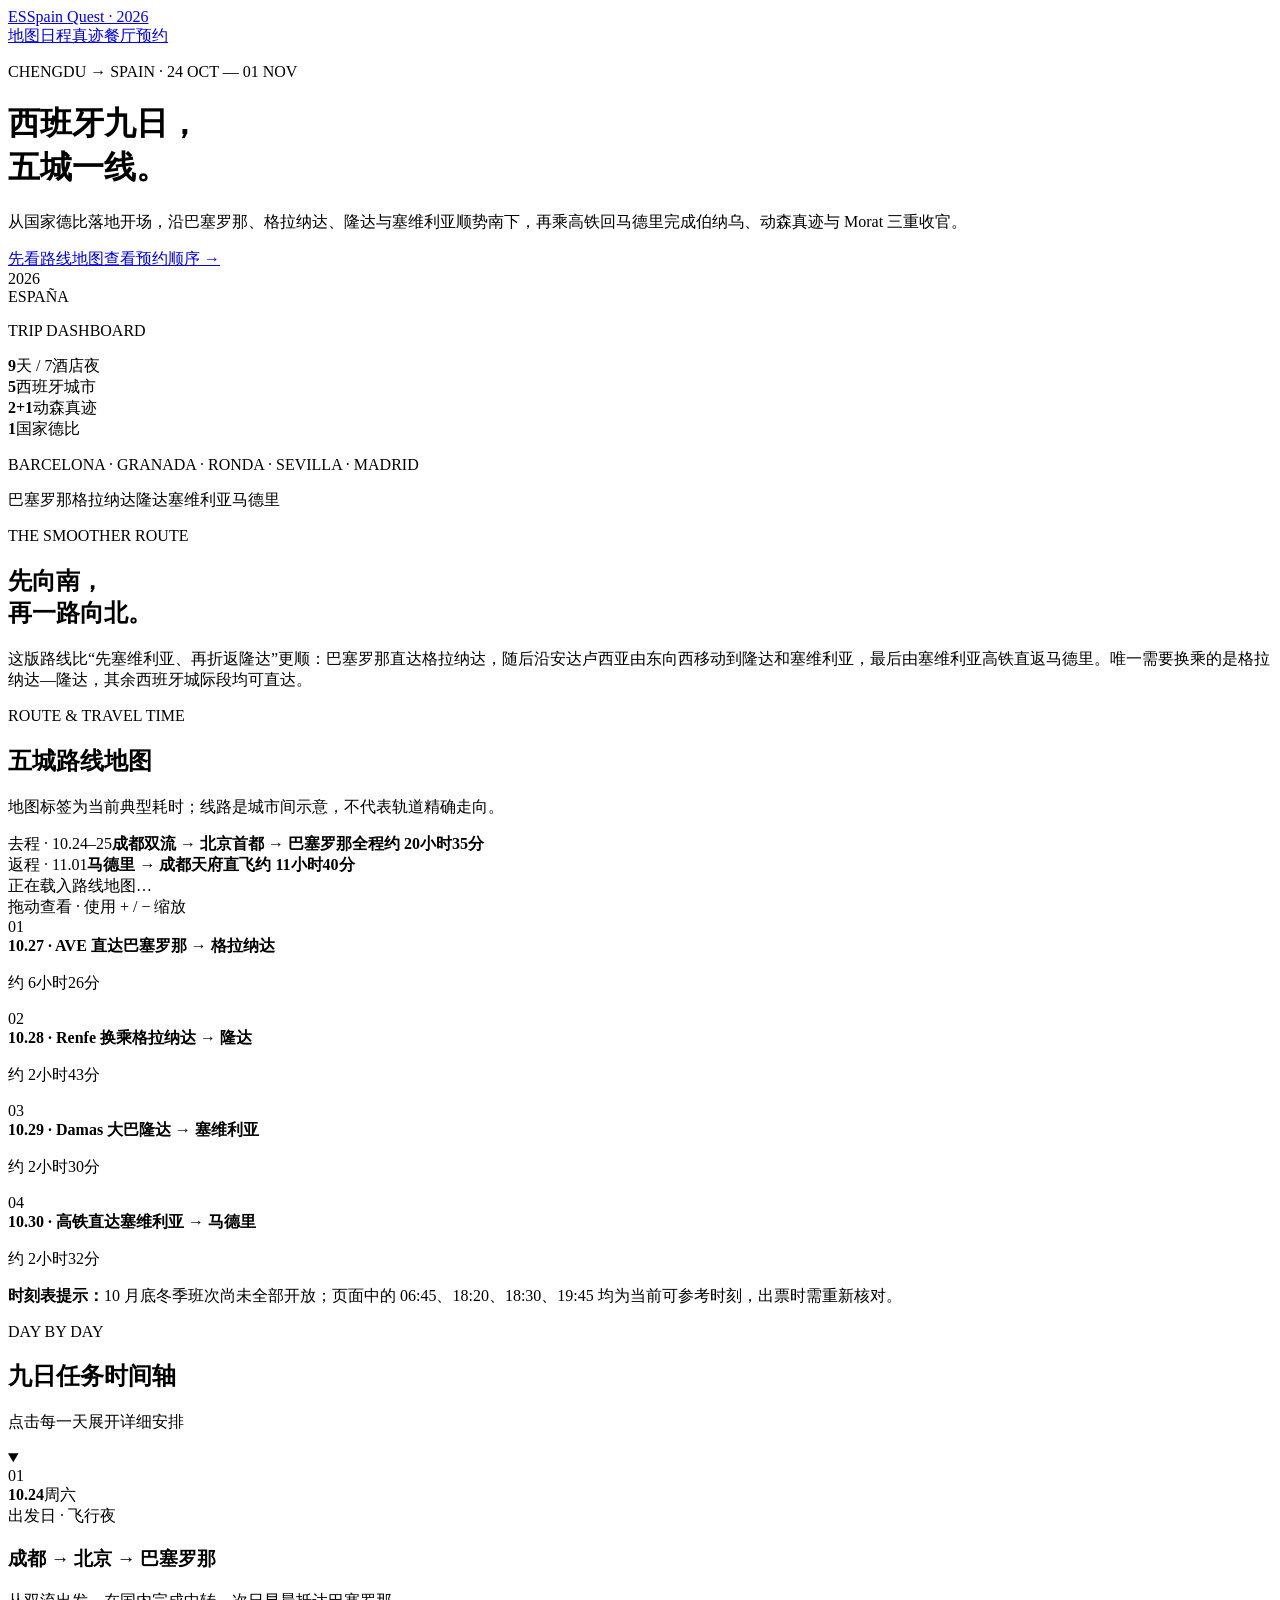
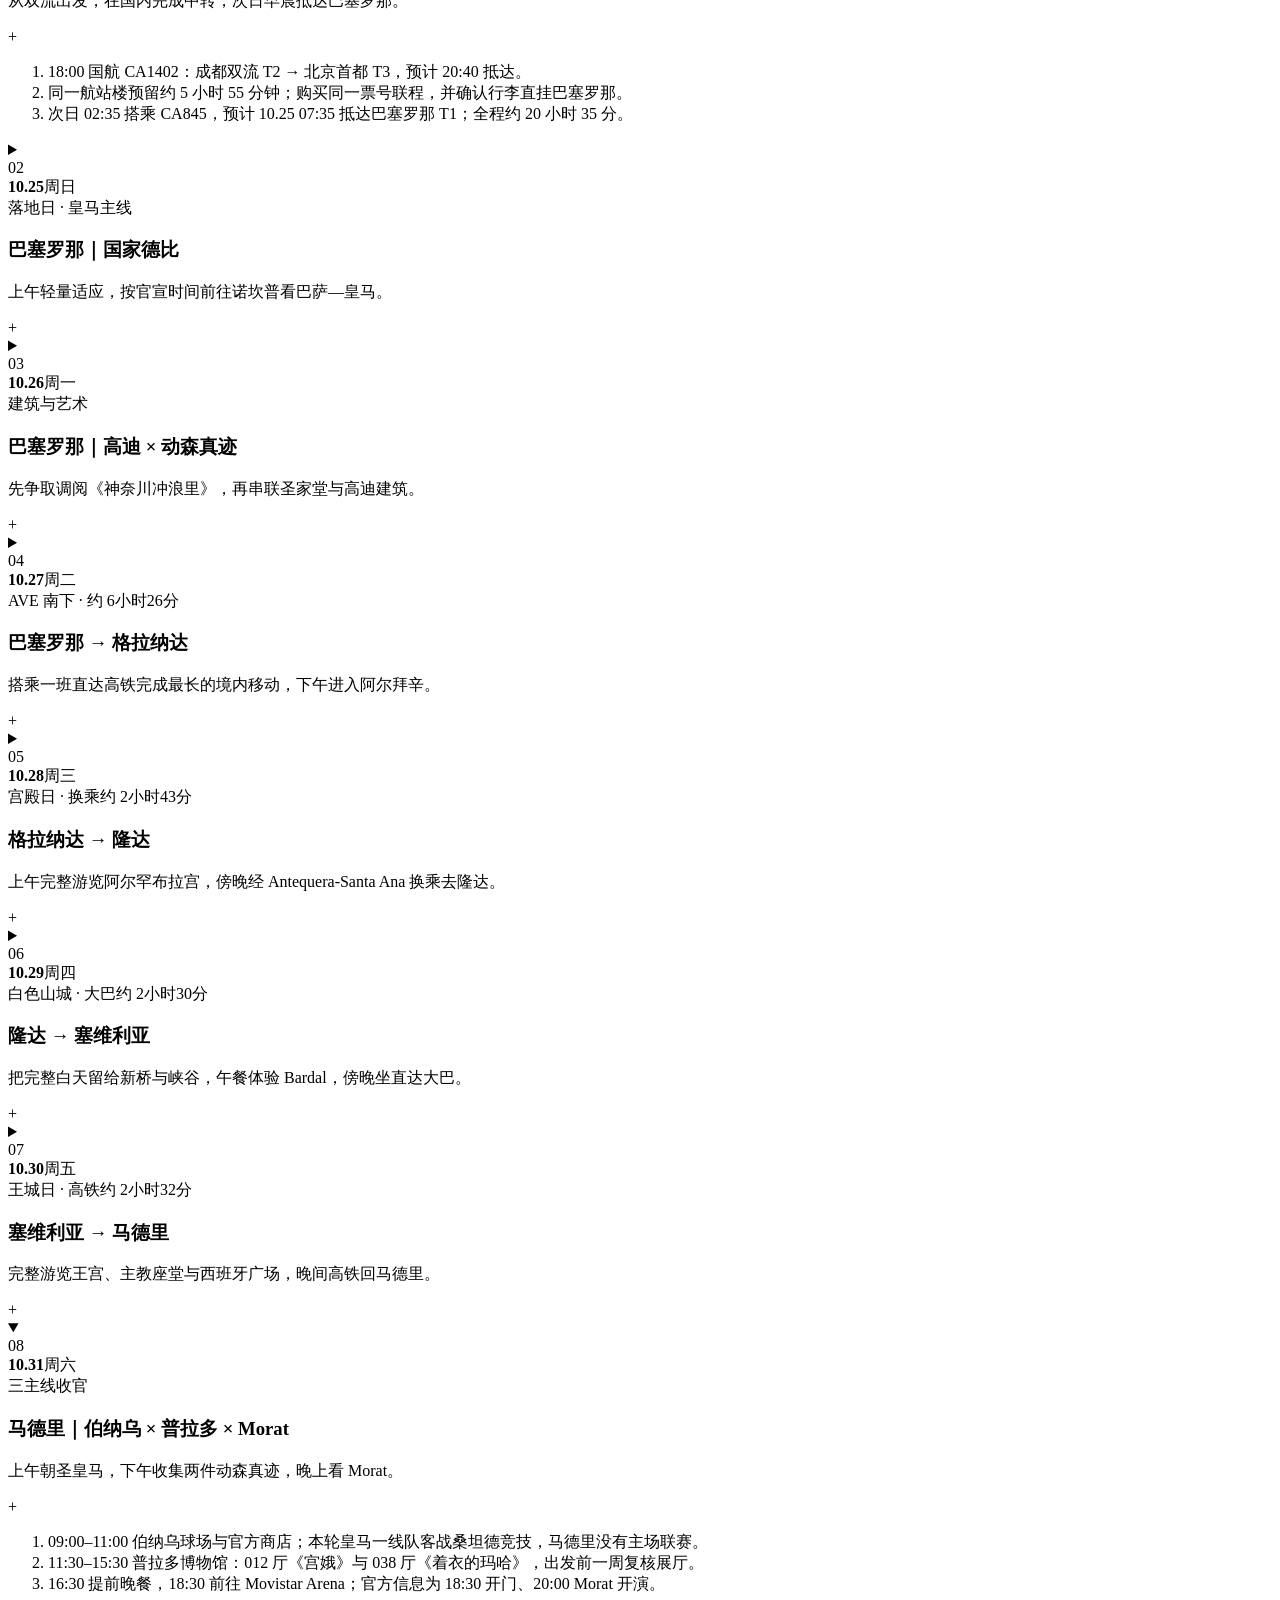
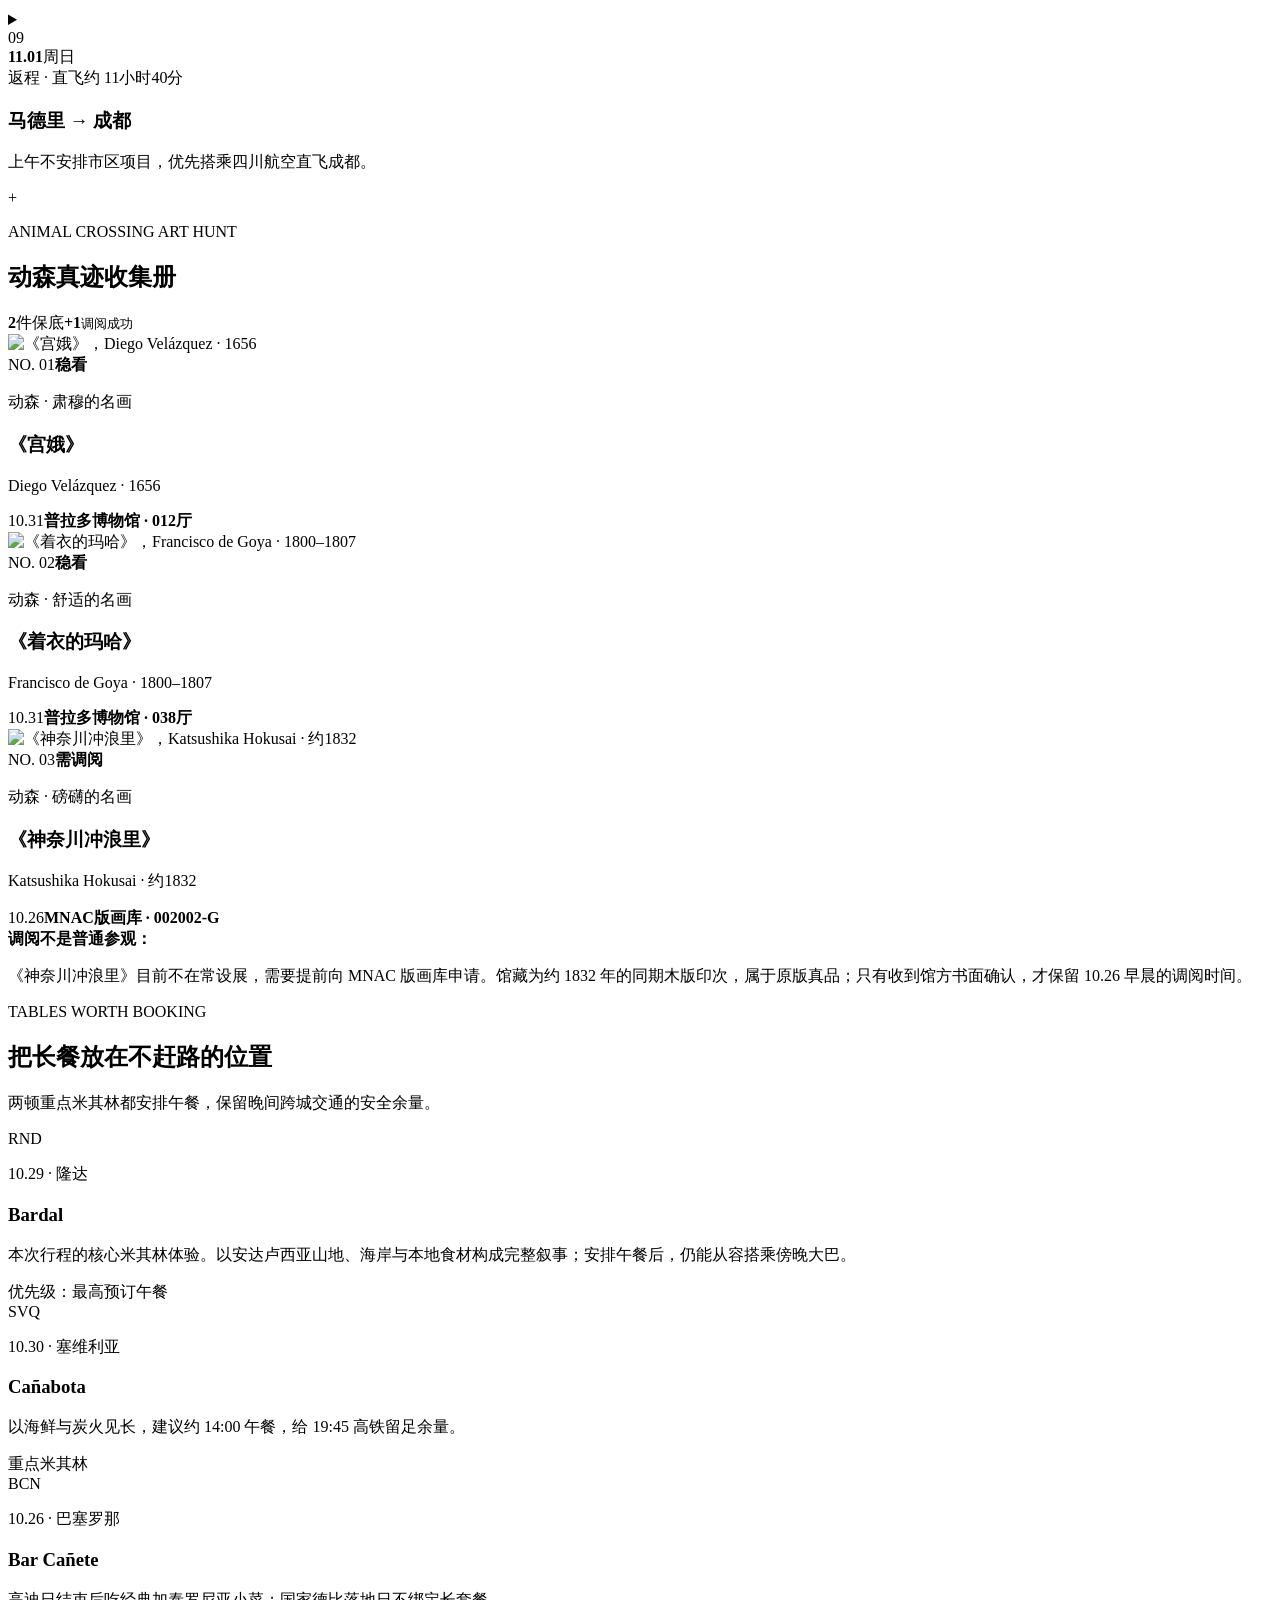
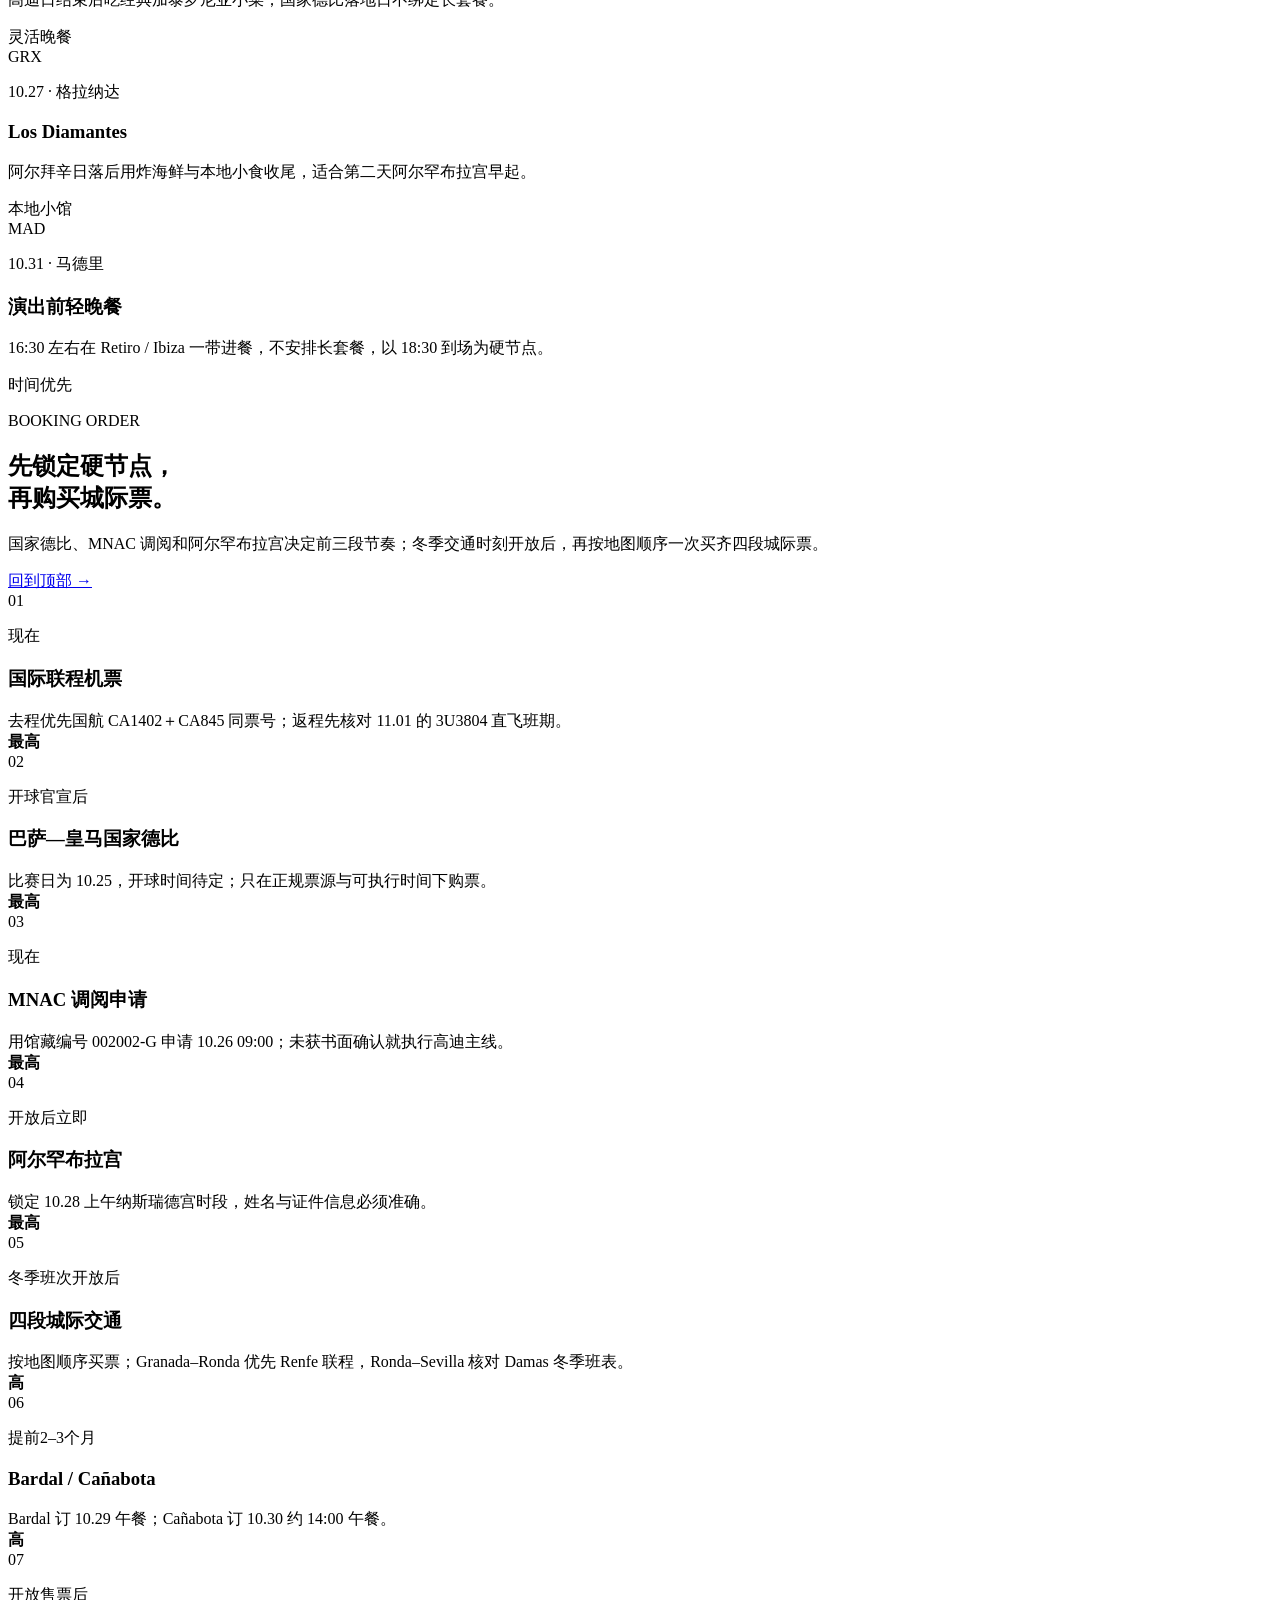
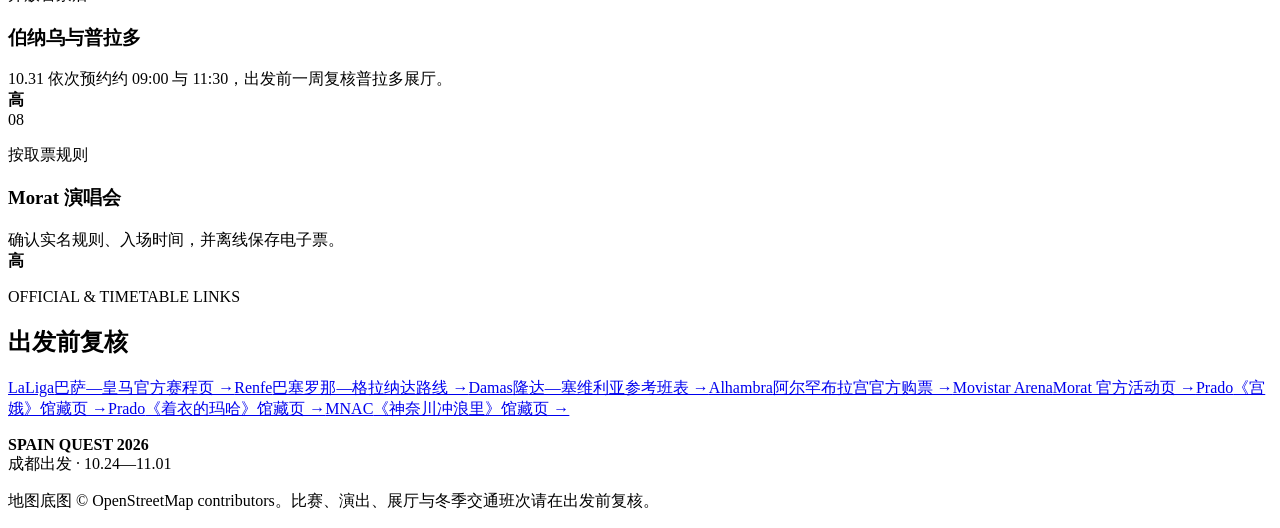
==== commit 9720d360: "Update itinerary and add route map" ====
--- a/index.html
+++ b/index.html
@@ -1 +1 @@
-<!DOCTYPE html><html lang="zh-CN"><head><meta charSet="utf-8"/><meta name="viewport" content="width=device-width, initial-scale=1"/><link rel="preload" href="/spain-trip-2026/art/las-meninas.jpg" as="image"/><link rel="preload" href="/spain-trip-2026/art/clothed-maja.jpg" as="image"/><link rel="preload" href="/spain-trip-2026/art/great-wave.jpg" as="image"/><link rel="stylesheet" href="/spain-trip-2026/_next/static/chunks/098iuht_go~jf.css" data-precedence="next"/><link rel="preload" as="script" fetchPriority="low" href="/spain-trip-2026/_next/static/chunks/15xrurgzs99gv.js"/><script src="/spain-trip-2026/_next/static/chunks/17o5vn3hqj54d.js" async=""></script><script src="/spain-trip-2026/_next/static/chunks/07lhk_q6pmm3r.js" async=""></script><script src="/spain-trip-2026/_next/static/chunks/turbopack-0fg~.~.m6wcyd.js" async=""></script><script src="/spain-trip-2026/_next/static/chunks/0dbhjjzl8qfwv.js" async=""></script><meta name="theme-color" content="#0d2233"/><title>西班牙八日任务书｜皇马 × 动森艺术巡礼</title><meta name="description" content="2026年10月25日至11月1日，从成都出发，穿行巴塞罗那、塞维利亚、隆达与马德里。"/><script src="/spain-trip-2026/_next/static/chunks/03~yq9q893hmn.js" noModule=""></script></head><body><div hidden=""><!--$--><!--/$--></div><main><header class="hero" id="top"><nav class="nav shell" aria-label="页面导航"><a class="brand" href="#top" aria-label="返回顶部"><span class="brandMark">ES</span><span>Spain Quest · 2026</span></a><div class="navLinks"><a href="#route">路线</a><a href="#museum">真迹</a><a href="#food">餐厅</a><a href="#book">预约</a></div></nav><div class="heroGrid shell"><div class="heroCopy"><p class="eyebrow">CHENGDU → SPAIN · 25 OCT — 01 NOV</p><h1>一趟西班牙，<br/><span>三条主线。</span></h1><p class="heroLead">皇家马德里客场国家德比机会、安达卢西亚公路旅行，以及一场属于动森玩家的真迹收集任务。</p><div class="heroActions"><a class="primaryButton" href="#route">查看8日路线</a><a class="textButton" href="#book">先看预约清单 <span>↘</span></a></div></div><div class="questBoard" aria-label="旅行目标概览"><div class="passportStamp">2026<br/>ESPAÑA</div><p class="questLabel">TRIP DASHBOARD</p><div class="questMetric large"><strong>8</strong><span>天 / 7晚</span></div><div class="questRow"><div class="questMetric"><strong>4</strong><span>住宿地</span></div><div class="questMetric"><strong>2+1</strong><span>动森真迹</span></div><div class="questMetric"><strong>1</strong><span>德比机会</span></div></div><div class="progressLine"><span></span></div><p class="questFoot">BARCELONA · SEVILLA · RONDA · MADRID</p></div></div><div class="routeRibbon" aria-hidden="true"><span>成都</span><i></i><span>巴塞罗那</span><i></i><span>塞维利亚</span><i></i><span>隆达</span><i></i><span>马德里</span></div></header><section class="section shell intro" aria-labelledby="overview-title"><div><p class="sectionKicker">THE PLAN AT A GLANCE</p><h2 id="overview-title">缩短两天，<br/>但不压缩高潮。</h2></div><p class="sectionIntro">前三晚固定住巴塞罗那，并用最早联程争取落地当天的国家德比；中段保留塞维利亚—塞特尼尔—隆达，取消格拉纳达以避免连续赶路；最后两晚回到马德里完成伯纳乌、普拉多与 Morat 三主线。</p></section><section class="routeSection" id="route" aria-labelledby="route-title"><div class="shell"><div class="sectionHead"><div><p class="sectionKicker">DAY BY DAY</p><h2 id="route-title">八日任务时间轴</h2></div><p>点击每一天展开详细安排</p></div><div class="timeline"><details class="dayCard" open=""><summary><div class="dayIndex">01</div><div class="dateBlock"><strong>10.25</strong><span>周日</span></div><div class="dayTitle"><span class="tag">移动日 · 德比机会</span><h3>成都 → 巴塞罗那</h3><p>走最早联程抵达巴塞罗那；只有晚场国家德比才执行观赛。</p></div><div class="expandIcon" aria-hidden="true">+</div></summary><div class="dayDetails"><ol><li>优先选择同票号 QR861＋QR145：成都天府 01:05 起飞，经多哈转机，当前时刻表约 13:25 抵达巴塞罗那</li><li>抵达后直接入住 Eixample / Passeig de Gràcia 一带，轻装前往球场</li><li>巴萨—皇马开球若为 21:00 最从容；18:30 很赶；16:15 或更早则放弃现场观赛，改看比赛直播</li></ol></div></details><details class="dayCard"><summary><div class="dayIndex">02</div><div class="dateBlock"><strong>10.26</strong><span>周一</span></div><div class="dayTitle"><span class="tag">建筑主线</span><h3>巴塞罗那｜高迪主线</h3><p>用完整一天串起圣家堂、公园与现代主义街区。</p></div><div class="expandIcon" aria-hidden="true">+</div></summary><div class="dayDetails"><ol><li>09:00 圣家堂，预留约两小时；随后前往格拉西亚区午餐</li><li>下午古埃尔公园，回程沿 Passeig de Gràcia 看米拉之家与巴特罗之家</li><li>晚餐选择 Bar Cañete 等灵活小馆；若前夜看球，今天不安排过早起床的项目</li></ol></div></details><details class="dayCard"><summary><div class="dayIndex">03</div><div class="dateBlock"><strong>10.27</strong><span>周二</span></div><div class="dayTitle"><span class="tag">艺术支线</span><h3>巴塞罗那｜动森隐藏任务</h3><p>先争取调阅《神奈川冲浪里》，再从毕加索走进哥特老城。</p></div><div class="expandIcon" aria-hidden="true">+</div></summary><div class="dayDetails"><ol><li>09:00 MNAC 版画库预约调阅：葛饰北斋《神奈川冲浪里》，作品编号 002002-G</li><li>11:30 毕加索博物馆：重点看 1957 年《宫娥》系列，为马德里原作做预习</li><li>下午 Born 区、哥特区与海边散步；MNAC 未获书面确认时，改为常设展与蒙锥克观景</li></ol></div></details><details class="dayCard"><summary><div class="dayIndex">04</div><div class="dateBlock"><strong>10.28</strong><span>周三</span></div><div class="dayTitle"><span class="tag">安达卢西亚</span><h3>巴塞罗那 → 塞维利亚</h3><p>早班机南下，把王宫、主教座堂和西班牙广场压缩成顺路的一日。</p></div><div class="expandIcon" aria-hidden="true">+</div></summary><div class="dayDetails"><ol><li>搭乘早班机前往塞维利亚，入住 Santa Cruz 或旧城附近并寄存行李</li><li>中午后依次参观塞维利亚王宫、大教堂与吉拉达塔，傍晚前往西班牙广场</li><li>晚餐预约 Cañabota；若更想看弗拉门戈，则改吃轻松 Tapas，避免同晚排得过满</li></ol></div></details><details class="dayCard"><summary><div class="dayIndex">05</div><div class="dateBlock"><strong>10.29</strong><span>周四</span></div><div class="dayTitle"><span class="tag">公路日</span><h3>塞维利亚 → 塞特尼尔 → 隆达</h3><p>取车穿过白色山城，以新桥日落和米其林 Bardal 收尾。</p></div><div class="expandIcon" aria-hidden="true">+</div></summary><div class="dayDetails"><ol><li>上午取车，约两小时抵达塞特尼尔，在悬崖洞穴街区午餐</li><li>下午驶往隆达：新桥、峡谷步道与 Alameda del Tajo 日落</li><li>晚餐预约 Bardal；当晚住隆达，不在餐后继续赶路</li></ol></div></details><details class="dayCard"><summary><div class="dayIndex">06</div><div class="dateBlock"><strong>10.30</strong><span>周五</span></div><div class="dayTitle"><span class="tag">转场日</span><h3>隆达 → 马拉加 → 马德里</h3><p>清晨独享新桥，经马拉加还车后搭高铁回马德里。</p></div><div class="expandIcon" aria-hidden="true">+</div></summary><div class="dayDetails"><ol><li>早餐前重走新桥观景点，避开一日游人潮</li><li>约 10:30 驾车前往马拉加还车，建议选择靠近 María Zambrano 车站的门店</li><li>预留余量搭乘约 15:00 的 AVE 前往马德里；若傍晚准时抵达，可选择 Smoked Room 晚餐</li></ol></div></details><details class="dayCard" open=""><summary><div class="dayIndex">07</div><div class="dateBlock"><strong>10.31</strong><span>周六</span></div><div class="dayTitle"><span class="tag">三主线</span><h3>马德里｜伯纳乌 × 普拉多 × Morat</h3><p>上午朝圣皇马，下午收集两件动森真迹，晚上看 Morat。</p></div><div class="expandIcon" aria-hidden="true">+</div></summary><div class="dayDetails"><ol><li>09:00–11:00 伯纳乌球场与官方商店；本轮皇马一线队客战桑坦德竞技，马德里没有主场联赛</li><li>11:30–15:30 普拉多：012 厅《宫娥》、038 厅《着衣的玛哈》</li><li>16:00 提前晚餐，18:30 前往 Movistar Arena，20:00 Morat 演唱会</li></ol></div></details><details class="dayCard"><summary><div class="dayIndex">08</div><div class="dateBlock"><strong>11.01</strong><span>周日</span></div><div class="dayTitle"><span class="tag">返程</span><h3>马德里 → 成都</h3><p>优先直飞成都，上午不再安排市区项目。</p></div><div class="expandIcon" aria-hidden="true">+</div></summary><div class="dayDetails"><ol><li>优先核对四川航空 3U3804 马德里直飞成都班期；当前常见时刻约 11:05 起飞、次日抵达</li><li>如直飞未开放或冬季班期调整，改选多哈或伊斯坦布尔一次中转</li><li>建议 08:00 左右抵达机场；航班与航站楼以出票后通知为准</li></ol></div></details></div></div></section><section class="museumSection" id="museum" aria-labelledby="museum-title"><div class="shell"><div class="museumHero"><div><p class="sectionKicker light">ANIMAL CROSSING ART HUNT</p><h2 id="museum-title">动森真迹收集册</h2></div><div class="collectionScore"><strong>2</strong><span>件保底</span><b>+1</b><small>调阅成功</small></div></div><div class="artGrid"><article class="artCard"><div class="artImage portrait"><img src="/spain-trip-2026/art/las-meninas.jpg" alt="《宫娥》，Diego Velázquez · 1656"/></div><div class="artCardBody"><div class="artMeta"><span>NO. <!-- -->01</span><b>稳看</b></div><p class="gameName">动森 · <!-- -->肃穆的名画</p><h3>《宫娥》</h3><p>Diego Velázquez · 1656</p><div class="artLocation"><span>10.31</span><strong>普拉多博物馆 · 012厅</strong></div></div></article><article class="artCard"><div class="artImage landscape"><img src="/spain-trip-2026/art/clothed-maja.jpg" alt="《着衣的玛哈》，Francisco de Goya · 1800–1807"/></div><div class="artCardBody"><div class="artMeta"><span>NO. <!-- -->02</span><b>稳看</b></div><p class="gameName">动森 · <!-- -->舒适的名画</p><h3>《着衣的玛哈》</h3><p>Francisco de Goya · 1800–1807</p><div class="artLocation"><span>10.31</span><strong>普拉多博物馆 · 038厅</strong></div></div></article><article class="artCard"><div class="artImage landscape"><img src="/spain-trip-2026/art/great-wave.jpg" alt="《神奈川冲浪里》，Katsushika Hokusai · 约1832"/></div><div class="artCardBody"><div class="artMeta"><span>NO. <!-- -->03</span><b>需调阅</b></div><p class="gameName">动森 · <!-- -->磅礴的名画</p><h3>《神奈川冲浪里》</h3><p>Katsushika Hokusai · 约1832</p><div class="artLocation"><span>10.27</span><strong>MNAC版画库 · 002002-G</strong></div></div></article></div><div class="museumNote"><strong>别被“原作”两个字绕进去：</strong><p>《神奈川冲浪里》是木版画，同期合格印次都可视为原版真品；MNAC 的馆藏约作于 1832 年，但目前不在常设展，必须提前申请版画库调阅。</p></div></div></section><section class="foodSection shell" id="food" aria-labelledby="food-title"><div class="sectionHead foodHead"><div><p class="sectionKicker">TABLES WORTH BOOKING</p><h2 id="food-title">值得为它留一顿饭</h2></div><p>不追求每天 fine dining，只在路线最合适的城市安排一顿。</p></div><div class="foodGrid"><article class="foodFeature"><span class="cityCode">RND</span><p>10.29 · 隆达</p><h3>Bardal</h3><p class="foodDesc">本次行程的米其林主餐。白色山城与安达卢西亚食材构成完整叙事，适合放在隆达过夜当晚。</p><div><span>优先级：最高</span><span>提前预约</span></div></article><article class="foodCard"><span class="cityCode">SVQ</span><p>10.28 · 塞维利亚</p><h3>Cañabota</h3><p>以海鲜和炭火见长，放在塞维利亚整日最从容。</p><span class="foodTag">推荐晚餐</span></article><article class="foodCard"><span class="cityCode">MAD</span><p>10.30 · 马德里</p><h3>Smoked Room</h3><p>只建议在高铁准时抵达时预订；不要挤压 10.31 的普拉多。</p><span class="foodTag">条件选择</span></article><article class="foodCard casual"><span class="cityCode">BCN</span><p>10.26 · 巴塞罗那</p><h3>Bar Cañete</h3><p>高迪日结束后吃经典加泰罗尼亚小菜；国家德比当天不绑定长套餐。</p><span class="foodTag">灵活晚餐</span></article></div></section><section class="bookingSection" id="book" aria-labelledby="book-title"><div class="shell bookingGrid"><div class="bookingCopy"><p class="sectionKicker light">BOOKING ORDER</p><h2 id="book-title">不是越早订越好，<br/>而是按顺序锁定。</h2><p>国家德比开球时间决定 10.25 是否执行，MNAC 调阅决定 10.27 上午；其余项目按南下与回马德里的交通顺序锁定。</p><a href="#top" class="backTop">回到顶部 ↑</a></div><div class="bookingList"><article><span class="bookingNum">01</span><div><p>现在</p><h3>国际联程机票</h3><span>去程优先 QR861＋QR145 同票号；返程先核对 11.01 的 3U3804 直飞班期。</span></div><b>最高</b></article><article><span class="bookingNum">02</span><div><p>开球官宣后</p><h3>巴萨—皇马国家德比</h3><span>只在开球不早于 18:30 且有正规票源时执行；21:00 最稳。</span></div><b>最高</b></article><article><span class="bookingNum">03</span><div><p>现在</p><h3>MNAC 调阅申请</h3><span>用作品编号 002002-G 申请 10.27 09:00；未获书面确认就跳过。</span></div><b>最高</b></article><article><span class="bookingNum">04</span><div><p>提前2–3个月</p><h3>Bardal / Cañabota</h3><span>Bardal 放 10.29 隆达；Cañabota 放 10.28 塞维利亚。</span></div><b>高</b></article><article><span class="bookingNum">05</span><div><p>开放售票后</p><h3>伯纳乌与普拉多</h3><span>10.31 依次预约 09:00 与 11:30；出发前一周复核展厅。</span></div><b>高</b></article><article><span class="bookingNum">06</span><div><p>按取票规则</p><h3>Morat 演唱会</h3><span>确认入场时间、实名规则与电子票离线保存。</span></div><b>高</b></article></div></div></section><section class="sources shell" aria-labelledby="sources-title"><p class="sectionKicker">OFFICIAL LINKS</p><h2 id="sources-title">出发前复核</h2><div class="sourceGrid"><a href="https://www.laliga.com/partido/temporada-2026-2027-laliga-ea-sports-fc-barcelona-real-madrid-10" target="_blank" rel="noreferrer"><span>LaLiga</span>巴萨—皇马官方赛程页 ↗</a><a href="https://www.realmadrid.com/en-US/news/football/first-team/latest-news/el-calendario-del-real-madrid-para-la-liga-2026-27-30-06-2026" target="_blank" rel="noreferrer"><span>Real Madrid</span>2026/27 西甲赛程 ↗</a><a href="https://www.movistararena.es/programacion/evento/morat-yem-world-tour/31-10-2026/20%3A00/informacion" target="_blank" rel="noreferrer"><span>Movistar Arena</span>Morat 官方活动页 ↗</a><a href="https://www.museodelprado.es/en/the-collection/art-work/the-family-of-felipe-iv-or-las-meninas/9fdc7800-9ade-48b0-ab8b-edee94ea877f" target="_blank" rel="noreferrer"><span>Prado</span>《宫娥》馆藏页 ↗</a><a href="https://www.museodelprado.es/en/the-collection/art-work/la-maja-vestida/a3121efc-6924-454c-8a9f-e4320f26d3d0" target="_blank" rel="noreferrer"><span>Prado</span>《着衣的玛哈》馆藏页 ↗</a><a href="https://www.museunacional.cat/en/colleccio/great-wave-kanagawa/katsushika-hokusai/002002-g" target="_blank" rel="noreferrer"><span>MNAC</span>《神奈川冲浪里》馆藏页 ↗</a><a href="https://www.museunacional.cat/en/collections/prints" target="_blank" rel="noreferrer"><span>MNAC</span>版画部门与调阅信息 ↗</a></div></section><footer><div class="shell footerInner"><p><strong>SPAIN QUEST 2026</strong><br/>成都出发 · 10.25—11.01</p><p>艺术图片来自 Wikimedia Commons 公版作品。比赛、演出、展厅与交通安排请在出发前复核。</p></div></footer></main><!--$--><!--/$--><script src="/spain-trip-2026/_next/static/chunks/15xrurgzs99gv.js" id="_R_" async=""></script><script>(self.__next_f=self.__next_f||[]).push([0])</script><script>self.__next_f.push([1,"1:\"$Sreact.fragment\"\n2:I[39756,[\"/spain-trip-2026/_next/static/chunks/0dbhjjzl8qfwv.js\"],\"default\"]\n3:I[37457,[\"/spain-trip-2026/_next/static/chunks/0dbhjjzl8qfwv.js\"],\"default\"]\nc:I[68027,[\"/spain-trip-2026/_next/static/chunks/0dbhjjzl8qfwv.js\"],\"default\",1]\n:HL[\"/spain-trip-2026/_next/static/chunks/098iuht_go~jf.css\",\"style\"]\n"])</script><script>self.__next_f.push([1,"0:{\"P\":null,\"c\":[\"\",\"\"],\"q\":\"\",\"i\":false,\"f\":[[[\"\",{\"children\":[\"__PAGE__\",{}]},\"$undefined\",\"$undefined\",16],[[\"$\",\"$1\",\"c\",{\"children\":[[[\"$\",\"link\",\"0\",{\"rel\":\"stylesheet\",\"href\":\"/spain-trip-2026/_next/static/chunks/098iuht_go~jf.css\",\"precedence\":\"next\",\"crossOrigin\":\"$undefined\",\"nonce\":\"$undefined\"}],[\"$\",\"script\",\"script-0\",{\"src\":\"/spain-trip-2026/_next/static/chunks/0dbhjjzl8qfwv.js\",\"async\":true,\"nonce\":\"$undefined\"}]],[\"$\",\"html\",null,{\"lang\":\"zh-CN\",\"children\":[\"$\",\"body\",null,{\"children\":[\"$\",\"$L2\",null,{\"parallelRouterKey\":\"children\",\"error\":\"$undefined\",\"errorStyles\":\"$undefined\",\"errorScripts\":\"$undefined\",\"template\":[\"$\",\"$L3\",null,{}],\"templateStyles\":\"$undefined\",\"templateScripts\":\"$undefined\",\"notFound\":[[[\"$\",\"title\",null,{\"children\":\"404: This page could not be found.\"}],[\"$\",\"div\",null,{\"style\":{\"fontFamily\":\"system-ui,\\\"Segoe UI\\\",Roboto,Helvetica,Arial,sans-serif,\\\"Apple Color Emoji\\\",\\\"Segoe UI Emoji\\\"\",\"height\":\"100vh\",\"textAlign\":\"center\",\"display\":\"flex\",\"flexDirection\":\"column\",\"alignItems\":\"center\",\"justifyContent\":\"center\"},\"children\":[\"$\",\"div\",null,{\"children\":[[\"$\",\"style\",null,{\"dangerouslySetInnerHTML\":{\"__html\":\"body{color:#000;background:#fff;margin:0}.next-error-h1{border-right:1px solid rgba(0,0,0,.3)}@media (prefers-color-scheme:dark){body{color:#fff;background:#000}.next-error-h1{border-right:1px solid rgba(255,255,255,.3)}}\"}}],[\"$\",\"h1\",null,{\"className\":\"next-error-h1\",\"style\":{\"display\":\"inline-block\",\"margin\":\"0 20px 0 0\",\"padding\":\"0 23px 0 0\",\"fontSize\":24,\"fontWeight\":500,\"verticalAlign\":\"top\",\"lineHeight\":\"49px\"},\"children\":404}],[\"$\",\"div\",null,{\"style\":{\"display\":\"inline-block\"},\"children\":[\"$\",\"h2\",null,{\"style\":{\"fontSize\":14,\"fontWeight\":400,\"lineHeight\":\"49px\",\"margin\":0},\"children\":\"This page could not be found.\"}]}]]}]}]],[]],\"forbidden\":\"$undefined\",\"unauthorized\":\"$undefined\"}]}]}]]}],{\"children\":[[\"$\",\"$1\",\"c\",{\"children\":[[\"$\",\"main\",null,{\"children\":[[\"$\",\"header\",null,{\"className\":\"hero\",\"id\":\"top\",\"children\":[[\"$\",\"nav\",null,{\"className\":\"nav shell\",\"aria-label\":\"页面导航\",\"children\":[[\"$\",\"a\",null,{\"className\":\"brand\",\"href\":\"#top\",\"aria-label\":\"返回顶部\",\"children\":[[\"$\",\"span\",null,{\"className\":\"brandMark\",\"children\":\"ES\"}],[\"$\",\"span\",null,{\"children\":\"Spain Quest · 2026\"}]]}],[\"$\",\"div\",null,{\"className\":\"navLinks\",\"children\":[[\"$\",\"a\",null,{\"href\":\"#route\",\"children\":\"路线\"}],[\"$\",\"a\",null,{\"href\":\"#museum\",\"children\":\"真迹\"}],[\"$\",\"a\",null,{\"href\":\"#food\",\"children\":\"餐厅\"}],[\"$\",\"a\",null,{\"href\":\"#book\",\"children\":\"预约\"}]]}]]}],[\"$\",\"div\",null,{\"className\":\"heroGrid shell\",\"children\":[[\"$\",\"div\",null,{\"className\":\"heroCopy\",\"children\":[[\"$\",\"p\",null,{\"className\":\"eyebrow\",\"children\":\"CHENGDU → SPAIN · 25 OCT — 01 NOV\"}],[\"$\",\"h1\",null,{\"children\":[\"一趟西班牙，\",[\"$\",\"br\",null,{}],[\"$\",\"span\",null,{\"children\":\"三条主线。\"}]]}],[\"$\",\"p\",null,{\"className\":\"heroLead\",\"children\":\"皇家马德里客场国家德比机会、安达卢西亚公路旅行，以及一场属于动森玩家的真迹收集任务。\"}],[\"$\",\"div\",null,{\"className\":\"heroActions\",\"children\":[[\"$\",\"a\",null,{\"className\":\"primaryButton\",\"href\":\"#route\",\"children\":\"查看8日路线\"}],[\"$\",\"a\",null,{\"className\":\"textButton\",\"href\":\"#book\",\"children\":[\"先看预约清单 \",[\"$\",\"span\",null,{\"children\":\"↘\"}]]}]]}]]}],[\"$\",\"div\",null,{\"className\":\"questBoard\",\"aria-label\":\"旅行目标概览\",\"children\":[[\"$\",\"div\",null,{\"className\":\"passportStamp\",\"children\":[\"2026\",[\"$\",\"br\",null,{}],\"ESPAÑA\"]}],[\"$\",\"p\",null,{\"className\":\"questLabel\",\"children\":\"TRIP DASHBOARD\"}],[\"$\",\"div\",null,{\"className\":\"questMetric large\",\"children\":[[\"$\",\"strong\",null,{\"children\":\"8\"}],[\"$\",\"span\",null,{\"children\":\"天 / 7晚\"}]]}],[\"$\",\"div\",null,{\"className\":\"questRow\",\"children\":[[\"$\",\"div\",null,{\"className\":\"questMetric\",\"children\":[[\"$\",\"strong\",null,{\"children\":\"4\"}],[\"$\",\"span\",null,{\"children\":\"住宿地\"}]]}],[\"$\",\"div\",null,{\"className\":\"questMetric\",\"children\":[[\"$\",\"strong\",null,{\"children\":\"2+1\"}],[\"$\",\"span\",null,{\"children\":\"动森真迹\"}]]}],[\"$\",\"div\",null,{\"className\":\"questMetric\",\"children\":[[\"$\",\"strong\",null,{\"children\":\"1\"}],[\"$\",\"span\",null,{\"children\":\"德比机会\"}]]}]]}],[\"$\",\"div\",null,{\"className\":\"progressLine\",\"children\":[\"$\",\"span\",null,{}]}],[\"$\",\"p\",null,{\"className\":\"questFoot\",\"children\":\"BARCELONA · SEVILLA · RONDA · MADRID\"}]]}]]}],[\"$\",\"div\",null,{\"className\":\"routeRibbon\",\"aria-hidden\":\"true\",\"children\":[[\"$\",\"span\",null,{\"children\":\"成都\"}],[\"$\",\"i\",null,{}],[\"$\",\"span\",null,{\"children\":\"巴塞罗那\"}],[\"$\",\"i\",null,{}],[\"$\",\"span\",null,{\"children\":\"塞维利亚\"}],[\"$\",\"i\",null,{}],[\"$\",\"span\",null,{\"children\":\"隆达\"}],[\"$\",\"i\",null,{}],[\"$\",\"span\",null,{\"children\":\"马德里\"}]]}]]}],[\"$\",\"section\",null,{\"className\":\"section shell intro\",\"aria-labelledby\":\"overview-title\",\"children\":[[\"$\",\"div\",null,{\"children\":[[\"$\",\"p\",null,{\"className\":\"sectionKicker\",\"children\":\"THE PLAN AT A GLANCE\"}],[\"$\",\"h2\",null,{\"id\":\"overview-title\",\"children\":[\"缩短两天，\",[\"$\",\"br\",null,{}],\"但不压缩高潮。\"]}]]}],[\"$\",\"p\",null,{\"className\":\"sectionIntro\",\"children\":\"前三晚固定住巴塞罗那，并用最早联程争取落地当天的国家德比；中段保留塞维利亚—塞特尼尔—隆达，取消格拉纳达以避免连续赶路；最后两晚回到马德里完成伯纳乌、普拉多与 Morat 三主线。\"}]]}],[\"$\",\"section\",null,{\"className\":\"routeSection\",\"id\":\"route\",\"aria-labelledby\":\"route-title\",\"children\":\"$L4\"}],\"$L5\",\"$L6\",\"$L7\",\"$L8\",\"$L9\"]}],null,\"$La\"]}],{},null,false,null]},null,false,null],\"$Lb\",false]],\"m\":\"$undefined\",\"G\":[\"$c\",[\"$Ld\"]],\"S\":true,\"h\":null,\"s\":\"$undefined\",\"l\":\"$undefined\",\"p\":\"$undefined\",\"d\":\"$undefined\",\"b\":\"aET16BzOVwmed-Dj1kT7O\"}\n"])</script><script>self.__next_f.push([1,"15:I[97367,[\"/spain-trip-2026/_next/static/chunks/0dbhjjzl8qfwv.js\"],\"OutletBoundary\"]\n16:\"$Sreact.suspense\"\n18:I[97367,[\"/spain-trip-2026/_next/static/chunks/0dbhjjzl8qfwv.js\"],\"ViewportBoundary\"]\n1a:I[97367,[\"/spain-trip-2026/_next/static/chunks/0dbhjjzl8qfwv.js\"],\"MetadataBoundary\"]\n:HL[\"/spain-trip-2026/art/las-meninas.jpg\",\"image\"]\n:HL[\"/spain-trip-2026/art/clothed-maja.jpg\",\"image\"]\n:HL[\"/spain-trip-2026/art/great-wave.jpg\",\"image\"]\n"])</script><script>self.__next_f.push([1,"4:[\"$\",\"div\",null,{\"className\":\"shell\",\"children\":[[\"$\",\"div\",null,{\"className\":\"sectionHead\",\"children\":[[\"$\",\"div\",null,{\"children\":[[\"$\",\"p\",null,{\"className\":\"sectionKicker\",\"children\":\"DAY BY DAY\"}],[\"$\",\"h2\",null,{\"id\":\"route-title\",\"children\":\"八日任务时间轴\"}]]}],[\"$\",\"p\",null,{\"children\":\"点击每一天展开详细安排\"}]]}],[\"$\",\"div\",null,{\"className\":\"timeline\",\"children\":[[\"$\",\"details\",\"10.25\",{\"className\":\"dayCard\",\"open\":true,\"children\":[[\"$\",\"summary\",null,{\"children\":[[\"$\",\"div\",null,{\"className\":\"dayIndex\",\"children\":\"01\"}],[\"$\",\"div\",null,{\"className\":\"dateBlock\",\"children\":[[\"$\",\"strong\",null,{\"children\":\"10.25\"}],[\"$\",\"span\",null,{\"children\":\"周日\"}]]}],[\"$\",\"div\",null,{\"className\":\"dayTitle\",\"children\":[[\"$\",\"span\",null,{\"className\":\"tag\",\"children\":\"移动日 · 德比机会\"}],[\"$\",\"h3\",null,{\"children\":\"成都 → 巴塞罗那\"}],[\"$\",\"p\",null,{\"children\":\"走最早联程抵达巴塞罗那；只有晚场国家德比才执行观赛。\"}]]}],[\"$\",\"div\",null,{\"className\":\"expandIcon\",\"aria-hidden\":\"true\",\"children\":\"+\"}]]}],[\"$\",\"div\",null,{\"className\":\"dayDetails\",\"children\":[\"$\",\"ol\",null,{\"children\":[[\"$\",\"li\",\"优先选择同票号 QR861＋QR145：成都天府 01:05 起飞，经多哈转机，当前时刻表约 13:25 抵达巴塞罗那\",{\"children\":\"优先选择同票号 QR861＋QR145：成都天府 01:05 起飞，经多哈转机，当前时刻表约 13:25 抵达巴塞罗那\"}],[\"$\",\"li\",\"抵达后直接入住 Eixample / Passeig de Gràcia 一带，轻装前往球场\",{\"children\":\"抵达后直接入住 Eixample / Passeig de Gràcia 一带，轻装前往球场\"}],[\"$\",\"li\",\"巴萨—皇马开球若为 21:00 最从容；18:30 很赶；16:15 或更早则放弃现场观赛，改看比赛直播\",{\"children\":\"巴萨—皇马开球若为 21:00 最从容；18:30 很赶；16:15 或更早则放弃现场观赛，改看比赛直播\"}]]}]}]]}],[\"$\",\"details\",\"10.26\",{\"className\":\"dayCard\",\"open\":false,\"children\":[[\"$\",\"summary\",null,{\"children\":[[\"$\",\"div\",null,{\"className\":\"dayIndex\",\"children\":\"02\"}],[\"$\",\"div\",null,{\"className\":\"dateBlock\",\"children\":[[\"$\",\"strong\",null,{\"children\":\"10.26\"}],[\"$\",\"span\",null,{\"children\":\"周一\"}]]}],[\"$\",\"div\",null,{\"className\":\"dayTitle\",\"children\":[[\"$\",\"span\",null,{\"className\":\"tag\",\"children\":\"建筑主线\"}],[\"$\",\"h3\",null,{\"children\":\"巴塞罗那｜高迪主线\"}],[\"$\",\"p\",null,{\"children\":\"用完整一天串起圣家堂、公园与现代主义街区。\"}]]}],[\"$\",\"div\",null,{\"className\":\"expandIcon\",\"aria-hidden\":\"true\",\"children\":\"+\"}]]}],[\"$\",\"div\",null,{\"className\":\"dayDetails\",\"children\":[\"$\",\"ol\",null,{\"children\":[[\"$\",\"li\",\"09:00 圣家堂，预留约两小时；随后前往格拉西亚区午餐\",{\"children\":\"09:00 圣家堂，预留约两小时；随后前往格拉西亚区午餐\"}],[\"$\",\"li\",\"下午古埃尔公园，回程沿 Passeig de Gràcia 看米拉之家与巴特罗之家\",{\"children\":\"下午古埃尔公园，回程沿 Passeig de Gràcia 看米拉之家与巴特罗之家\"}],[\"$\",\"li\",\"晚餐选择 Bar Cañete 等灵活小馆；若前夜看球，今天不安排过早起床的项目\",{\"children\":\"晚餐选择 Bar Cañete 等灵活小馆；若前夜看球，今天不安排过早起床的项目\"}]]}]}]]}],[\"$\",\"details\",\"10.27\",{\"className\":\"dayCard\",\"open\":false,\"children\":[[\"$\",\"summary\",null,{\"children\":[[\"$\",\"div\",null,{\"className\":\"dayIndex\",\"children\":\"03\"}],[\"$\",\"div\",null,{\"className\":\"dateBlock\",\"children\":[[\"$\",\"strong\",null,{\"children\":\"10.27\"}],[\"$\",\"span\",null,{\"children\":\"周二\"}]]}],[\"$\",\"div\",null,{\"className\":\"dayTitle\",\"children\":[[\"$\",\"span\",null,{\"className\":\"tag\",\"children\":\"艺术支线\"}],[\"$\",\"h3\",null,{\"children\":\"巴塞罗那｜动森隐藏任务\"}],[\"$\",\"p\",null,{\"children\":\"先争取调阅《神奈川冲浪里》，再从毕加索走进哥特老城。\"}]]}],[\"$\",\"div\",null,{\"className\":\"expandIcon\",\"aria-hidden\":\"true\",\"children\":\"+\"}]]}],[\"$\",\"div\",null,{\"className\":\"dayDetails\",\"children\":[\"$\",\"ol\",null,{\"children\":[[\"$\",\"li\",\"09:00 MNAC 版画库预约调阅：葛饰北斋《神奈川冲浪里》，作品编号 002002-G\",{\"children\":\"09:00 MNAC 版画库预约调阅：葛饰北斋《神奈川冲浪里》，作品编号 002002-G\"}],[\"$\",\"li\",\"11:30 毕加索博物馆：重点看 1957 年《宫娥》系列，为马德里原作做预习\",{\"children\":\"11:30 毕加索博物馆：重点看 1957 年《宫娥》系列，为马德里原作做预习\"}],[\"$\",\"li\",\"下午 Born 区、哥特区与海边散步；MNAC 未获书面确认时，改为常设展与蒙锥克观景\",{\"children\":\"下午 Born 区、哥特区与海边散步；MNAC 未获书面确认时，改为常设展与蒙锥克观景\"}]]}]}]]}],[\"$\",\"details\",\"10.28\",{\"className\":\"dayCard\",\"open\":false,\"children\":[[\"$\",\"summary\",null,{\"children\":[[\"$\",\"div\",null,{\"className\":\"dayIndex\",\"children\":\"04\"}],[\"$\",\"div\",null,{\"className\":\"dateBlock\",\"children\":[[\"$\",\"strong\",null,{\"children\":\"10.28\"}],[\"$\",\"span\",null,{\"children\":\"周三\"}]]}],[\"$\",\"div\",null,{\"className\":\"dayTitle\",\"children\":[[\"$\",\"span\",null,{\"className\":\"tag\",\"children\":\"安达卢西亚\"}],[\"$\",\"h3\",null,{\"children\":\"巴塞罗那 → 塞维利亚\"}],[\"$\",\"p\",null,{\"children\":\"早班机南下，把王宫、主教座堂和西班牙广场压缩成顺路的一日。\"}]]}],[\"$\",\"div\",null,{\"className\":\"expandIcon\",\"aria-hidden\":\"true\",\"children\":\"+\"}]]}],[\"$\",\"div\",null,{\"className\":\"dayDetails\",\"children\":[\"$\",\"ol\",null,{\"children\":[[\"$\",\"li\",\"搭乘早班机前往塞维利亚，入住 Santa Cruz 或旧城附近并寄存行李\",{\"children\":\"搭乘早班机前往塞维利亚，入住 Santa Cruz 或旧城附近并寄存行李\"}],[\"$\",\"li\",\"中午后依次参观塞维利亚王宫、大教堂与吉拉达塔，傍晚前往西班牙广场\",{\"children\":\"中午后依次参观塞维利亚王宫、大教堂与吉拉达塔，傍晚前往西班牙广场\"}],[\"$\",\"li\",\"晚餐预约 Cañabota；若更想看弗拉门戈，则改吃轻松 Tapas，避免同晚排得过满\",{\"children\":\"晚餐预约 Cañabota；若更想看弗拉门戈，则改吃轻松 Tapas，避免同晚排得过满\"}]]}]}]]}],[\"$\",\"details\",\"10.29\",{\"className\":\"dayCard\",\"open\":false,\"children\":[[\"$\",\"summary\",null,{\"children\":[[\"$\",\"div\",null,{\"className\":\"dayIndex\",\"children\":\"05\"}],[\"$\",\"div\",null,{\"className\":\"dateBlock\",\"children\":[[\"$\",\"strong\",null,{\"children\":\"10.29\"}],\"$Le\"]}],\"$Lf\",\"$L10\"]}],\"$L11\"]}],\"$L12\",\"$L13\",\"$L14\"]}]]}]\n"])</script><script>self.__next_f.push([1,"5:[\"$\",\"section\",null,{\"className\":\"museumSection\",\"id\":\"museum\",\"aria-labelledby\":\"museum-title\",\"children\":[\"$\",\"div\",null,{\"className\":\"shell\",\"children\":[[\"$\",\"div\",null,{\"className\":\"museumHero\",\"children\":[[\"$\",\"div\",null,{\"children\":[[\"$\",\"p\",null,{\"className\":\"sectionKicker light\",\"children\":\"ANIMAL CROSSING ART HUNT\"}],[\"$\",\"h2\",null,{\"id\":\"museum-title\",\"children\":\"动森真迹收集册\"}]]}],[\"$\",\"div\",null,{\"className\":\"collectionScore\",\"children\":[[\"$\",\"strong\",null,{\"children\":\"2\"}],[\"$\",\"span\",null,{\"children\":\"件保底\"}],[\"$\",\"b\",null,{\"children\":\"+1\"}],[\"$\",\"small\",null,{\"children\":\"调阅成功\"}]]}]]}],[\"$\",\"div\",null,{\"className\":\"artGrid\",\"children\":[[\"$\",\"article\",\"肃穆的名画\",{\"className\":\"artCard\",\"children\":[[\"$\",\"div\",null,{\"className\":\"artImage portrait\",\"children\":[\"$\",\"img\",null,{\"src\":\"/spain-trip-2026/art/las-meninas.jpg\",\"alt\":\"《宫娥》，Diego Velázquez · 1656\"}]}],[\"$\",\"div\",null,{\"className\":\"artCardBody\",\"children\":[[\"$\",\"div\",null,{\"className\":\"artMeta\",\"children\":[[\"$\",\"span\",null,{\"children\":[\"NO. \",\"01\"]}],[\"$\",\"b\",null,{\"children\":\"稳看\"}]]}],[\"$\",\"p\",null,{\"className\":\"gameName\",\"children\":[\"动森 · \",\"肃穆的名画\"]}],[\"$\",\"h3\",null,{\"children\":\"《宫娥》\"}],[\"$\",\"p\",null,{\"children\":\"Diego Velázquez · 1656\"}],[\"$\",\"div\",null,{\"className\":\"artLocation\",\"children\":[[\"$\",\"span\",null,{\"children\":\"10.31\"}],[\"$\",\"strong\",null,{\"children\":\"普拉多博物馆 · 012厅\"}]]}]]}]]}],[\"$\",\"article\",\"舒适的名画\",{\"className\":\"artCard\",\"children\":[[\"$\",\"div\",null,{\"className\":\"artImage landscape\",\"children\":[\"$\",\"img\",null,{\"src\":\"/spain-trip-2026/art/clothed-maja.jpg\",\"alt\":\"《着衣的玛哈》，Francisco de Goya · 1800–1807\"}]}],[\"$\",\"div\",null,{\"className\":\"artCardBody\",\"children\":[[\"$\",\"div\",null,{\"className\":\"artMeta\",\"children\":[[\"$\",\"span\",null,{\"children\":[\"NO. \",\"02\"]}],[\"$\",\"b\",null,{\"children\":\"稳看\"}]]}],[\"$\",\"p\",null,{\"className\":\"gameName\",\"children\":[\"动森 · \",\"舒适的名画\"]}],[\"$\",\"h3\",null,{\"children\":\"《着衣的玛哈》\"}],[\"$\",\"p\",null,{\"children\":\"Francisco de Goya · 1800–1807\"}],[\"$\",\"div\",null,{\"className\":\"artLocation\",\"children\":[[\"$\",\"span\",null,{\"children\":\"10.31\"}],[\"$\",\"strong\",null,{\"children\":\"普拉多博物馆 · 038厅\"}]]}]]}]]}],[\"$\",\"article\",\"磅礴的名画\",{\"className\":\"artCard\",\"children\":[[\"$\",\"div\",null,{\"className\":\"artImage landscape\",\"children\":[\"$\",\"img\",null,{\"src\":\"/spain-trip-2026/art/great-wave.jpg\",\"alt\":\"《神奈川冲浪里》，Katsushika Hokusai · 约1832\"}]}],[\"$\",\"div\",null,{\"className\":\"artCardBody\",\"children\":[[\"$\",\"div\",null,{\"className\":\"artMeta\",\"children\":[[\"$\",\"span\",null,{\"children\":[\"NO. \",\"03\"]}],[\"$\",\"b\",null,{\"children\":\"需调阅\"}]]}],[\"$\",\"p\",null,{\"className\":\"gameName\",\"children\":[\"动森 · \",\"磅礴的名画\"]}],[\"$\",\"h3\",null,{\"children\":\"《神奈川冲浪里》\"}],[\"$\",\"p\",null,{\"children\":\"Katsushika Hokusai · 约1832\"}],[\"$\",\"div\",null,{\"className\":\"artLocation\",\"children\":[[\"$\",\"span\",null,{\"children\":\"10.27\"}],[\"$\",\"strong\",null,{\"children\":\"MNAC版画库 · 002002-G\"}]]}]]}]]}]]}],[\"$\",\"div\",null,{\"className\":\"museumNote\",\"children\":[[\"$\",\"strong\",null,{\"children\":\"别被“原作”两个字绕进去：\"}],[\"$\",\"p\",null,{\"children\":\"《神奈川冲浪里》是木版画，同期合格印次都可视为原版真品；MNAC 的馆藏约作于 1832 年，但目前不在常设展，必须提前申请版画库调阅。\"}]]}]]}]}]\n"])</script><script>self.__next_f.push([1,"6:[\"$\",\"section\",null,{\"className\":\"foodSection shell\",\"id\":\"food\",\"aria-labelledby\":\"food-title\",\"children\":[[\"$\",\"div\",null,{\"className\":\"sectionHead foodHead\",\"children\":[[\"$\",\"div\",null,{\"children\":[[\"$\",\"p\",null,{\"className\":\"sectionKicker\",\"children\":\"TABLES WORTH BOOKING\"}],[\"$\",\"h2\",null,{\"id\":\"food-title\",\"children\":\"值得为它留一顿饭\"}]]}],[\"$\",\"p\",null,{\"children\":\"不追求每天 fine dining，只在路线最合适的城市安排一顿。\"}]]}],[\"$\",\"div\",null,{\"className\":\"foodGrid\",\"children\":[[\"$\",\"article\",null,{\"className\":\"foodFeature\",\"children\":[[\"$\",\"span\",null,{\"className\":\"cityCode\",\"children\":\"RND\"}],[\"$\",\"p\",null,{\"children\":\"10.29 · 隆达\"}],[\"$\",\"h3\",null,{\"children\":\"Bardal\"}],[\"$\",\"p\",null,{\"className\":\"foodDesc\",\"children\":\"本次行程的米其林主餐。白色山城与安达卢西亚食材构成完整叙事，适合放在隆达过夜当晚。\"}],[\"$\",\"div\",null,{\"children\":[[\"$\",\"span\",null,{\"children\":\"优先级：最高\"}],[\"$\",\"span\",null,{\"children\":\"提前预约\"}]]}]]}],[\"$\",\"article\",null,{\"className\":\"foodCard\",\"children\":[[\"$\",\"span\",null,{\"className\":\"cityCode\",\"children\":\"SVQ\"}],[\"$\",\"p\",null,{\"children\":\"10.28 · 塞维利亚\"}],[\"$\",\"h3\",null,{\"children\":\"Cañabota\"}],[\"$\",\"p\",null,{\"children\":\"以海鲜和炭火见长，放在塞维利亚整日最从容。\"}],[\"$\",\"span\",null,{\"className\":\"foodTag\",\"children\":\"推荐晚餐\"}]]}],[\"$\",\"article\",null,{\"className\":\"foodCard\",\"children\":[[\"$\",\"span\",null,{\"className\":\"cityCode\",\"children\":\"MAD\"}],[\"$\",\"p\",null,{\"children\":\"10.30 · 马德里\"}],[\"$\",\"h3\",null,{\"children\":\"Smoked Room\"}],[\"$\",\"p\",null,{\"children\":\"只建议在高铁准时抵达时预订；不要挤压 10.31 的普拉多。\"}],[\"$\",\"span\",null,{\"className\":\"foodTag\",\"children\":\"条件选择\"}]]}],[\"$\",\"article\",null,{\"className\":\"foodCard casual\",\"children\":[[\"$\",\"span\",null,{\"className\":\"cityCode\",\"children\":\"BCN\"}],[\"$\",\"p\",null,{\"children\":\"10.26 · 巴塞罗那\"}],[\"$\",\"h3\",null,{\"children\":\"Bar Cañete\"}],[\"$\",\"p\",null,{\"children\":\"高迪日结束后吃经典加泰罗尼亚小菜；国家德比当天不绑定长套餐。\"}],[\"$\",\"span\",null,{\"className\":\"foodTag\",\"children\":\"灵活晚餐\"}]]}]]}]]}]\n"])</script><script>self.__next_f.push([1,"7:[\"$\",\"section\",null,{\"className\":\"bookingSection\",\"id\":\"book\",\"aria-labelledby\":\"book-title\",\"children\":[\"$\",\"div\",null,{\"className\":\"shell bookingGrid\",\"children\":[[\"$\",\"div\",null,{\"className\":\"bookingCopy\",\"children\":[[\"$\",\"p\",null,{\"className\":\"sectionKicker light\",\"children\":\"BOOKING ORDER\"}],[\"$\",\"h2\",null,{\"id\":\"book-title\",\"children\":[\"不是越早订越好，\",[\"$\",\"br\",null,{}],\"而是按顺序锁定。\"]}],[\"$\",\"p\",null,{\"children\":\"国家德比开球时间决定 10.25 是否执行，MNAC 调阅决定 10.27 上午；其余项目按南下与回马德里的交通顺序锁定。\"}],[\"$\",\"a\",null,{\"href\":\"#top\",\"className\":\"backTop\",\"children\":\"回到顶部 ↑\"}]]}],[\"$\",\"div\",null,{\"className\":\"bookingList\",\"children\":[[\"$\",\"article\",\"国际联程机票\",{\"children\":[[\"$\",\"span\",null,{\"className\":\"bookingNum\",\"children\":\"01\"}],[\"$\",\"div\",null,{\"children\":[[\"$\",\"p\",null,{\"children\":\"现在\"}],[\"$\",\"h3\",null,{\"children\":\"国际联程机票\"}],[\"$\",\"span\",null,{\"children\":\"去程优先 QR861＋QR145 同票号；返程先核对 11.01 的 3U3804 直飞班期。\"}]]}],[\"$\",\"b\",null,{\"children\":\"最高\"}]]}],[\"$\",\"article\",\"巴萨—皇马国家德比\",{\"children\":[[\"$\",\"span\",null,{\"className\":\"bookingNum\",\"children\":\"02\"}],[\"$\",\"div\",null,{\"children\":[[\"$\",\"p\",null,{\"children\":\"开球官宣后\"}],[\"$\",\"h3\",null,{\"children\":\"巴萨—皇马国家德比\"}],[\"$\",\"span\",null,{\"children\":\"只在开球不早于 18:30 且有正规票源时执行；21:00 最稳。\"}]]}],[\"$\",\"b\",null,{\"children\":\"最高\"}]]}],[\"$\",\"article\",\"MNAC 调阅申请\",{\"children\":[[\"$\",\"span\",null,{\"className\":\"bookingNum\",\"children\":\"03\"}],[\"$\",\"div\",null,{\"children\":[[\"$\",\"p\",null,{\"children\":\"现在\"}],[\"$\",\"h3\",null,{\"children\":\"MNAC 调阅申请\"}],[\"$\",\"span\",null,{\"children\":\"用作品编号 002002-G 申请 10.27 09:00；未获书面确认就跳过。\"}]]}],[\"$\",\"b\",null,{\"children\":\"最高\"}]]}],[\"$\",\"article\",\"Bardal / Cañabota\",{\"children\":[[\"$\",\"span\",null,{\"className\":\"bookingNum\",\"children\":\"04\"}],[\"$\",\"div\",null,{\"children\":[[\"$\",\"p\",null,{\"children\":\"提前2–3个月\"}],[\"$\",\"h3\",null,{\"children\":\"Bardal / Cañabota\"}],[\"$\",\"span\",null,{\"children\":\"Bardal 放 10.29 隆达；Cañabota 放 10.28 塞维利亚。\"}]]}],[\"$\",\"b\",null,{\"children\":\"高\"}]]}],[\"$\",\"article\",\"伯纳乌与普拉多\",{\"children\":[[\"$\",\"span\",null,{\"className\":\"bookingNum\",\"children\":\"05\"}],[\"$\",\"div\",null,{\"children\":[[\"$\",\"p\",null,{\"children\":\"开放售票后\"}],[\"$\",\"h3\",null,{\"children\":\"伯纳乌与普拉多\"}],[\"$\",\"span\",null,{\"children\":\"10.31 依次预约 09:00 与 11:30；出发前一周复核展厅。\"}]]}],[\"$\",\"b\",null,{\"children\":\"高\"}]]}],[\"$\",\"article\",\"Morat 演唱会\",{\"children\":[[\"$\",\"span\",null,{\"className\":\"bookingNum\",\"children\":\"06\"}],[\"$\",\"div\",null,{\"children\":[[\"$\",\"p\",null,{\"children\":\"按取票规则\"}],[\"$\",\"h3\",null,{\"children\":\"Morat 演唱会\"}],[\"$\",\"span\",null,{\"children\":\"确认入场时间、实名规则与电子票离线保存。\"}]]}],[\"$\",\"b\",null,{\"children\":\"高\"}]]}]]}]]}]}]\n"])</script><script>self.__next_f.push([1,"8:[\"$\",\"section\",null,{\"className\":\"sources shell\",\"aria-labelledby\":\"sources-title\",\"children\":[[\"$\",\"p\",null,{\"className\":\"sectionKicker\",\"children\":\"OFFICIAL LINKS\"}],[\"$\",\"h2\",null,{\"id\":\"sources-title\",\"children\":\"出发前复核\"}],[\"$\",\"div\",null,{\"className\":\"sourceGrid\",\"children\":[[\"$\",\"a\",null,{\"href\":\"https://www.laliga.com/partido/temporada-2026-2027-laliga-ea-sports-fc-barcelona-real-madrid-10\",\"target\":\"_blank\",\"rel\":\"noreferrer\",\"children\":[[\"$\",\"span\",null,{\"children\":\"LaLiga\"}],\"巴萨—皇马官方赛程页 ↗\"]}],[\"$\",\"a\",null,{\"href\":\"https://www.realmadrid.com/en-US/news/football/first-team/latest-news/el-calendario-del-real-madrid-para-la-liga-2026-27-30-06-2026\",\"target\":\"_blank\",\"rel\":\"noreferrer\",\"children\":[[\"$\",\"span\",null,{\"children\":\"Real Madrid\"}],\"2026/27 西甲赛程 ↗\"]}],[\"$\",\"a\",null,{\"href\":\"https://www.movistararena.es/programacion/evento/morat-yem-world-tour/31-10-2026/20%3A00/informacion\",\"target\":\"_blank\",\"rel\":\"noreferrer\",\"children\":[[\"$\",\"span\",null,{\"children\":\"Movistar Arena\"}],\"Morat 官方活动页 ↗\"]}],[\"$\",\"a\",null,{\"href\":\"https://www.museodelprado.es/en/the-collection/art-work/the-family-of-felipe-iv-or-las-meninas/9fdc7800-9ade-48b0-ab8b-edee94ea877f\",\"target\":\"_blank\",\"rel\":\"noreferrer\",\"children\":[[\"$\",\"span\",null,{\"children\":\"Prado\"}],\"《宫娥》馆藏页 ↗\"]}],[\"$\",\"a\",null,{\"href\":\"https://www.museodelprado.es/en/the-collection/art-work/la-maja-vestida/a3121efc-6924-454c-8a9f-e4320f26d3d0\",\"target\":\"_blank\",\"rel\":\"noreferrer\",\"children\":[[\"$\",\"span\",null,{\"children\":\"Prado\"}],\"《着衣的玛哈》馆藏页 ↗\"]}],[\"$\",\"a\",null,{\"href\":\"https://www.museunacional.cat/en/colleccio/great-wave-kanagawa/katsushika-hokusai/002002-g\",\"target\":\"_blank\",\"rel\":\"noreferrer\",\"children\":[[\"$\",\"span\",null,{\"children\":\"MNAC\"}],\"《神奈川冲浪里》馆藏页 ↗\"]}],[\"$\",\"a\",null,{\"href\":\"https://www.museunacional.cat/en/collections/prints\",\"target\":\"_blank\",\"rel\":\"noreferrer\",\"children\":[[\"$\",\"span\",null,{\"children\":\"MNAC\"}],\"版画部门与调阅信息 ↗\"]}]]}]]}]\n"])</script><script>self.__next_f.push([1,"9:[\"$\",\"footer\",null,{\"children\":[\"$\",\"div\",null,{\"className\":\"shell footerInner\",\"children\":[[\"$\",\"p\",null,{\"children\":[[\"$\",\"strong\",null,{\"children\":\"SPAIN QUEST 2026\"}],[\"$\",\"br\",null,{}],\"成都出发 · 10.25—11.01\"]}],[\"$\",\"p\",null,{\"children\":\"艺术图片来自 Wikimedia Commons 公版作品。比赛、演出、展厅与交通安排请在出发前复核。\"}]]}]}]\na:[\"$\",\"$L15\",null,{\"children\":[\"$\",\"$16\",null,{\"name\":\"Next.MetadataOutlet\",\"children\":\"$@17\"}]}]\nb:[\"$\",\"$1\",\"h\",{\"children\":[null,[\"$\",\"$L18\",null,{\"children\":\"$L19\"}],[\"$\",\"div\",null,{\"hidden\":true,\"children\":[\"$\",\"$L1a\",null,{\"children\":[\"$\",\"$16\",null,{\"name\":\"Next.Metadata\",\"children\":\"$L1b\"}]}]}],null]}]\nd:[\"$\",\"link\",\"0\",{\"rel\":\"stylesheet\",\"href\":\"/spain-trip-2026/_next/static/chunks/098iuht_go~jf.css\",\"precedence\":\"next\",\"crossOrigin\":\"$undefined\",\"nonce\":\"$undefined\"}]\n"])</script><script>self.__next_f.push([1,"e:[\"$\",\"span\",null,{\"children\":\"周四\"}]\nf:[\"$\",\"div\",null,{\"className\":\"dayTitle\",\"children\":[[\"$\",\"span\",null,{\"className\":\"tag\",\"children\":\"公路日\"}],[\"$\",\"h3\",null,{\"children\":\"塞维利亚 → 塞特尼尔 → 隆达\"}],[\"$\",\"p\",null,{\"children\":\"取车穿过白色山城，以新桥日落和米其林 Bardal 收尾。\"}]]}]\n10:[\"$\",\"div\",null,{\"className\":\"expandIcon\",\"aria-hidden\":\"true\",\"children\":\"+\"}]\n11:[\"$\",\"div\",null,{\"className\":\"dayDetails\",\"children\":[\"$\",\"ol\",null,{\"children\":[[\"$\",\"li\",\"上午取车，约两小时抵达塞特尼尔，在悬崖洞穴街区午餐\",{\"children\":\"上午取车，约两小时抵达塞特尼尔，在悬崖洞穴街区午餐\"}],[\"$\",\"li\",\"下午驶往隆达：新桥、峡谷步道与 Alameda del Tajo 日落\",{\"children\":\"下午驶往隆达：新桥、峡谷步道与 Alameda del Tajo 日落\"}],[\"$\",\"li\",\"晚餐预约 Bardal；当晚住隆达，不在餐后继续赶路\",{\"children\":\"晚餐预约 Bardal；当晚住隆达，不在餐后继续赶路\"}]]}]}]\n12:[\"$\",\"details\",\"10.30\",{\"className\":\"dayCard\",\"open\":false,\"children\":[[\"$\",\"summary\",null,{\"children\":[[\"$\",\"div\",null,{\"className\":\"dayIndex\",\"children\":\"06\"}],[\"$\",\"div\",null,{\"className\":\"dateBlock\",\"children\":[[\"$\",\"strong\",null,{\"children\":\"10.30\"}],[\"$\",\"span\",null,{\"children\":\"周五\"}]]}],[\"$\",\"div\",null,{\"className\":\"dayTitle\",\"children\":[[\"$\",\"span\",null,{\"className\":\"tag\",\"children\":\"转场日\"}],[\"$\",\"h3\",null,{\"children\":\"隆达 → 马拉加 → 马德里\"}],[\"$\",\"p\",null,{\"children\":\"清晨独享新桥，经马拉加还车后搭高铁回马德里。\"}]]}],[\"$\",\"div\",null,{\"className\":\"expandIcon\",\"aria-hidden\":\"true\",\"children\":\"+\"}]]}],[\"$\",\"div\",null,{\"className\":\"dayDetails\",\"children\":[\"$\",\"ol\",null,{\"children\":[[\"$\",\"li\",\"早餐前重走新桥观景点，避开一日游人潮\",{\"children\":\"早餐前重走新桥观景点，避开一日游人潮\"}],[\"$\",\"li\",\"约 10:30 驾车前往马拉加还车，建议选择靠近 María Zambrano 车站的门店\",{\"children\":\"约 10:30 驾车前往马拉加还车，建议选择靠近 María Zambrano 车站的门店\"}],[\"$\",\"li\",\"预留余量搭乘约 15:00 的 AVE 前往马德里；若傍晚准时抵达，可选择 Smoked Room 晚餐\",{\"children\":\"预留余量搭乘约 15:00 的 AVE 前往马德里；若傍晚准时抵达，可选择 Smoked Room 晚餐\"}]]}]}]]}]\n13:[\"$\",\"details\",\"10.31\",{\"className\":\"dayCard\",\"open\":true,\"children\":[[\"$\",\"summary\",null,{\"children\":[[\"$\",\"div\",null,{\"className\":\"dayIndex\",\"children\":\"07\"}],[\"$\",\"div\",null,{\"className\":\"dateBlock\",\"children\":[[\"$\",\"strong\",null,{\"children\":\"10.31\"}],[\"$\",\"span\",null,{\"children\":\"周六\"}]]}],[\"$\",\"div\",null,{\"className\":\"dayTitle\",\"children\":[[\"$\",\"span\",null,{\"className\":\"tag\",\"children\":\"三主线\"}],[\"$\",\"h3\",null,{\"children\":\"马德里｜伯纳乌 × 普拉多 × Morat\"}],[\"$\",\"p\",null,{\"children\":\"上午朝圣皇马，下午收集两件动森真迹，晚上看 Morat。\"}]]}],[\"$\",\"div\",null,{\"className\":\"expandIcon\",\"aria-hidden\":\"true\",\"children\":\"+\"}]]}],[\"$\",\"div\",null,{\"className\":\"dayDetails\",\"children\":[\"$\",\"ol\",null,{\"children\":[[\"$\",\"li\",\"09:00–11:00 伯纳乌球场与官方商店；本轮皇马一线队客战桑坦德竞技，马德里没有主场联赛\",{\"children\":\"09:00–11:00 伯纳乌球场与官方商店；本轮皇马一线队客战桑坦德竞技，马德里没有主场联赛\"}],[\"$\",\"li\",\"11:30–15:30 普拉多：012 厅《宫娥》、038 厅《着衣的玛哈》\",{\"children\":\"11:30–15:30 普拉多：012 厅《宫娥》、038 厅《着衣的玛哈》\"}],[\"$\",\"li\",\"16:00 提前晚餐，18:30 前往 Movistar Arena，20:00 Morat 演唱会\",{\"children\":\"16:00 提前晚餐，18:30 前往 Movistar Arena，20:00 Morat 演唱会\"}]]}]}]]}]\n14:[\"$\",\"details\",\"11.01\",{\"className\":\"dayCard\",\"open\":false,\"children\":[[\"$\",\"summary\",null,{\"children\":[[\"$\",\"div\",null,{\"className\":\"dayIndex\",\"children\":\"08\"}],[\"$\",\"div\",null,{\"className\":\"dateBlock\",\"children\":[[\"$\",\"strong\",null,{\"children\":\"11.01\"}],[\"$\",\"span\",null,{\"children\":\"周日\"}]]}],[\"$\",\"div\",null,{\"className\":\"dayTitle\",\"childre"])</script><script>self.__next_f.push([1,"n\":[[\"$\",\"span\",null,{\"className\":\"tag\",\"children\":\"返程\"}],[\"$\",\"h3\",null,{\"children\":\"马德里 → 成都\"}],[\"$\",\"p\",null,{\"children\":\"优先直飞成都，上午不再安排市区项目。\"}]]}],[\"$\",\"div\",null,{\"className\":\"expandIcon\",\"aria-hidden\":\"true\",\"children\":\"+\"}]]}],[\"$\",\"div\",null,{\"className\":\"dayDetails\",\"children\":[\"$\",\"ol\",null,{\"children\":[[\"$\",\"li\",\"优先核对四川航空 3U3804 马德里直飞成都班期；当前常见时刻约 11:05 起飞、次日抵达\",{\"children\":\"优先核对四川航空 3U3804 马德里直飞成都班期；当前常见时刻约 11:05 起飞、次日抵达\"}],[\"$\",\"li\",\"如直飞未开放或冬季班期调整，改选多哈或伊斯坦布尔一次中转\",{\"children\":\"如直飞未开放或冬季班期调整，改选多哈或伊斯坦布尔一次中转\"}],[\"$\",\"li\",\"建议 08:00 左右抵达机场；航班与航站楼以出票后通知为准\",{\"children\":\"建议 08:00 左右抵达机场；航班与航站楼以出票后通知为准\"}]]}]}]]}]\n"])</script><script>self.__next_f.push([1,"19:[[\"$\",\"meta\",\"0\",{\"charSet\":\"utf-8\"}],[\"$\",\"meta\",\"1\",{\"name\":\"viewport\",\"content\":\"width=device-width, initial-scale=1\"}],[\"$\",\"meta\",\"2\",{\"name\":\"theme-color\",\"content\":\"#0d2233\"}]]\n"])</script><script>self.__next_f.push([1,"17:null\n1b:[[\"$\",\"title\",\"0\",{\"children\":\"西班牙八日任务书｜皇马 × 动森艺术巡礼\"}],[\"$\",\"meta\",\"1\",{\"name\":\"description\",\"content\":\"2026年10月25日至11月1日，从成都出发，穿行巴塞罗那、塞维利亚、隆达与马德里。\"}]]\n"])</script></body></html>+<!DOCTYPE html><html lang="zh-CN"><head><meta charSet="utf-8"/><meta name="viewport" content="width=device-width, initial-scale=1"/><link rel="preload" href="/spain-trip-2026/art/las-meninas.jpg" as="image"/><link rel="preload" href="/spain-trip-2026/art/clothed-maja.jpg" as="image"/><link rel="preload" href="/spain-trip-2026/art/great-wave.jpg" as="image"/><link rel="stylesheet" href="/spain-trip-2026/_next/static/chunks/045no3krocfea.css" data-precedence="next"/><link rel="preload" as="script" fetchPriority="low" href="/spain-trip-2026/_next/static/chunks/0ht900cau6_ur.js"/><script src="/spain-trip-2026/_next/static/chunks/17o5vn3hqj54d.js" async=""></script><script src="/spain-trip-2026/_next/static/chunks/07lhk_q6pmm3r.js" async=""></script><script src="/spain-trip-2026/_next/static/chunks/turbopack-17mcpjduuu99j.js" async=""></script><script src="/spain-trip-2026/_next/static/chunks/0dbhjjzl8qfwv.js" async=""></script><script src="/spain-trip-2026/_next/static/chunks/04qd9zv7l5uu0.js" async=""></script><meta name="theme-color" content="#0d2233"/><title>西班牙九日行程｜皇马 × 安达卢西亚 × 动森真迹</title><meta name="description" content="2026年10月24日至11月1日，从成都出发，经巴塞罗那、格拉纳达、隆达、塞维利亚与马德里的西班牙旅行计划。"/><script src="/spain-trip-2026/_next/static/chunks/03~yq9q893hmn.js" noModule=""></script></head><body><div hidden=""><!--$--><!--/$--></div><main><header class="hero" id="top"><nav class="nav shell" aria-label="页面导航"><a class="brand" href="#top" aria-label="返回顶部"><span class="brandMark">ES</span><span>Spain Quest · 2026</span></a><div class="navLinks"><a href="#map">地图</a><a href="#route">日程</a><a href="#museum">真迹</a><a href="#food">餐厅</a><a href="#book">预约</a></div></nav><div class="heroGrid shell"><div class="heroCopy"><p class="eyebrow">CHENGDU → SPAIN · 24 OCT — 01 NOV</p><h1>西班牙九日，<br/><span>五城一线。</span></h1><p class="heroLead">从国家德比落地开场，沿巴塞罗那、格拉纳达、隆达与塞维利亚顺势南下，再乘高铁回马德里完成伯纳乌、动森真迹与 Morat 三重收官。</p><div class="heroActions"><a class="primaryButton" href="#map">先看路线地图</a><a class="textButton" href="#book">查看预约顺序 <span>→</span></a></div></div><div class="questBoard" aria-label="旅行目标概览"><div class="passportStamp">2026<br/>ESPAÑA</div><p class="questLabel">TRIP DASHBOARD</p><div class="questMetric large"><strong>9</strong><span>天 / 7酒店夜</span></div><div class="questRow"><div class="questMetric"><strong>5</strong><span>西班牙城市</span></div><div class="questMetric"><strong>2+1</strong><span>动森真迹</span></div><div class="questMetric"><strong>1</strong><span>国家德比</span></div></div><div class="progressLine"><span></span></div><p class="questFoot">BARCELONA · GRANADA · RONDA · SEVILLA · MADRID</p></div></div><div class="routeRibbon" aria-hidden="true"><span>巴塞罗那</span><i></i><span>格拉纳达</span><i></i><span>隆达</span><i></i><span>塞维利亚</span><i></i><span>马德里</span></div></header><section class="section shell intro" aria-labelledby="overview-title"><div><p class="sectionKicker">THE SMOOTHER ROUTE</p><h2 id="overview-title">先向南，<br/>再一路向北。</h2></div><p class="sectionIntro">这版路线比“先塞维利亚、再折返隆达”更顺：巴塞罗那直达格拉纳达，随后沿安达卢西亚由东向西移动到隆达和塞维利亚，最后由塞维利亚高铁直返马德里。唯一需要换乘的是格拉纳达—隆达，其余西班牙城际段均可直达。</p></section><section class="mapSection" id="map" aria-labelledby="map-title"><div class="shell"><div class="sectionHead mapHead"><div><p class="sectionKicker light">ROUTE &amp; TRAVEL TIME</p><h2 id="map-title">五城路线地图</h2></div><p>地图标签为当前典型耗时；线路是城市间示意，不代表轨道精确走向。</p></div><div class="flightStrip" aria-label="国际航班耗时"><div><span>去程 · 10.24–25</span><strong>成都双流 → 北京首都 → 巴塞罗那</strong><b>全程约 20小时35分</b></div><div><span>返程 · 11.01</span><strong>马德里 → 成都天府</strong><b>直飞约 11小时40分</b></div></div><div class="routeMapFrame"><div class="routeMap" aria-label="巴塞罗那、格拉纳达、隆达、塞维利亚和马德里的交互路线地图"></div><div class="mapLoading">正在载入路线地图…</div><div class="mapHint">拖动查看 · 使用 + / − 缩放</div></div><div class="transportLegend" aria-label="西班牙城际交通摘要"><article><span>01</span><div><b>10.27 · AVE 直达</b><strong>巴塞罗那 → 格拉纳达</strong><p>约 6小时26分</p></div></article><article><span>02</span><div><b>10.28 · Renfe 换乘</b><strong>格拉纳达 → 隆达</strong><p>约 2小时43分</p></div></article><article><span>03</span><div><b>10.29 · Damas 大巴</b><strong>隆达 → 塞维利亚</strong><p>约 2小时30分</p></div></article><article><span>04</span><div><b>10.30 · 高铁直达</b><strong>塞维利亚 → 马德里</strong><p>约 2小时32分</p></div></article></div><p class="timetableNote"><strong>时刻表提示：</strong>10 月底冬季班次尚未全部开放；页面中的 06:45、18:20、18:30、19:45 均为当前可参考时刻，出票时需重新核对。</p></div></section><section class="routeSection" id="route" aria-labelledby="route-title"><div class="shell"><div class="sectionHead"><div><p class="sectionKicker">DAY BY DAY</p><h2 id="route-title">九日任务时间轴</h2></div><p>点击每一天展开详细安排</p></div><div class="timeline"><details class="dayCard" open=""><summary><div class="dayIndex">01</div><div class="dateBlock"><strong>10.24</strong><span>周六</span></div><div class="dayTitle"><span class="tag">出发日 · 飞行夜</span><h3>成都 → 北京 → 巴塞罗那</h3><p>从双流出发，在国内完成中转，次日早晨抵达巴塞罗那。</p></div><div class="expandIcon" aria-hidden="true">+</div></summary><div class="dayDetails"><ol><li>18:00 国航 CA1402：成都双流 T2 → 北京首都 T3，预计 20:40 抵达。</li><li>同一航站楼预留约 5 小时 55 分钟；购买同一票号联程，并确认行李直挂巴塞罗那。</li><li>次日 02:35 搭乘 CA845，预计 10.25 07:35 抵达巴塞罗那 T1；全程约 20 小时 35 分。</li></ol></div></details><details class="dayCard"><summary><div class="dayIndex">02</div><div class="dateBlock"><strong>10.25</strong><span>周日</span></div><div class="dayTitle"><span class="tag">落地日 · 皇马主线</span><h3>巴塞罗那｜国家德比</h3><p>上午轻量适应，按官宣时间前往诺坎普看巴萨—皇马。</p></div><div class="expandIcon" aria-hidden="true">+</div></summary><div class="dayDetails"><ol><li>07:35 抵达后前往 Eixample / Passeig de Gràcia 一带寄存行李；上午只安排哥特区与 Born 区轻松散步。</li><li>巴塞罗那对皇家马德里的联赛已定于本日举行，但开球时间仍待官方确认；只从俱乐部或 LaLiga 认可渠道购票。</li><li>若开球早于 18:30，不再加博物馆；若为晚场，可在午后补充毕加索博物馆，但以休息和准时入场为先。</li></ol></div></details><details class="dayCard"><summary><div class="dayIndex">03</div><div class="dateBlock"><strong>10.26</strong><span>周一</span></div><div class="dayTitle"><span class="tag">建筑与艺术</span><h3>巴塞罗那｜高迪 × 动森真迹</h3><p>先争取调阅《神奈川冲浪里》，再串联圣家堂与高迪建筑。</p></div><div class="expandIcon" aria-hidden="true">+</div></summary><div class="dayDetails"><ol><li>09:00 MNAC 版画库预约调阅《神奈川冲浪里》，馆藏编号 002002-G；未获书面确认则改看常设展。</li><li>约 12:00 预约圣家堂，下午前往古埃尔公园；回程沿 Passeig de Gràcia 看米拉之家与巴特罗之家外观。</li><li>晚餐选择 Bar Cañete 等加泰罗尼亚小馆；国家德比次日不安排过早起床项目。</li></ol></div></details><details class="dayCard"><summary><div class="dayIndex">04</div><div class="dateBlock"><strong>10.27</strong><span>周二</span></div><div class="dayTitle"><span class="tag">AVE 南下 · 约 6小时26分</span><h3>巴塞罗那 → 格拉纳达</h3><p>搭乘一班直达高铁完成最长的境内移动，下午进入阿尔拜辛。</p></div><div class="expandIcon" aria-hidden="true">+</div></summary><div class="dayDetails"><ol><li>当前典型班次约 06:45 从 Barcelona Sants 出发、13:11 抵达 Granada，无需换乘；冬季时刻开放售票后复核。</li><li>入住 Centro / Catedral 一带，步行参观格拉纳达主教座堂与皇家礼拜堂。</li><li>傍晚从阿尔拜辛的 San Nicolás 观景台看阿尔罕布拉宫日落；本晚住格拉纳达。</li></ol></div></details><details class="dayCard"><summary><div class="dayIndex">05</div><div class="dateBlock"><strong>10.28</strong><span>周三</span></div><div class="dayTitle"><span class="tag">宫殿日 · 换乘约 2小时43分</span><h3>格拉纳达 → 隆达</h3><p>上午完整游览阿尔罕布拉宫，傍晚经 Antequera-Santa Ana 换乘去隆达。</p></div><div class="expandIcon" aria-hidden="true">+</div></summary><div class="dayDetails"><ol><li>08:30–12:30 阿尔罕布拉宫与纳斯瑞德宫；按票面时段入场，至少提前 15 分钟抵达。</li><li>下午回城休息、取行李；当前可参考约 18:20 出发、21:03 抵达隆达的铁路组合。</li><li>在 Antequera-Santa Ana 换乘；优先购买 Renfe 联程票，避免自行拼接少于 25 分钟的换乘。</li></ol></div></details><details class="dayCard"><summary><div class="dayIndex">06</div><div class="dateBlock"><strong>10.29</strong><span>周四</span></div><div class="dayTitle"><span class="tag">白色山城 · 大巴约 2小时30分</span><h3>隆达 → 塞维利亚</h3><p>把完整白天留给新桥与峡谷，午餐体验 Bardal，傍晚坐直达大巴。</p></div><div class="expandIcon" aria-hidden="true">+</div></summary><div class="dayDetails"><ol><li>上午走新桥、峡谷步道、老城与 Alameda del Tajo；公共交通版不硬塞塞特尼尔。</li><li>中午预订 Bardal，把本次米其林主餐放在隆达；午餐比晚餐更适配傍晚转场。</li><li>参考 Damas 18:30 直达大巴，约 21:00 抵达塞维利亚 Prado de San Sebastián；若冬季班次取消则改乘 15:30。</li></ol></div></details><details class="dayCard"><summary><div class="dayIndex">07</div><div class="dateBlock"><strong>10.30</strong><span>周五</span></div><div class="dayTitle"><span class="tag">王城日 · 高铁约 2小时32分</span><h3>塞维利亚 → 马德里</h3><p>完整游览王宫、主教座堂与西班牙广场，晚间高铁回马德里。</p></div><div class="expandIcon" aria-hidden="true">+</div></summary><div class="dayDetails"><ol><li>09:00 塞维利亚王宫，随后参观大教堂与吉拉达塔；门票均建议选择最早时段。</li><li>14:00 可预订 Cañabota 午餐，之后前往西班牙广场；18:45 前回 Santa Justa 车站。</li><li>参考 19:45 高铁直达 Madrid Atocha、22:17 抵达；运营方与冬季时刻以开放售票时为准。</li></ol></div></details><details class="dayCard" open=""><summary><div class="dayIndex">08</div><div class="dateBlock"><strong>10.31</strong><span>周六</span></div><div class="dayTitle"><span class="tag">三主线收官</span><h3>马德里｜伯纳乌 × 普拉多 × Morat</h3><p>上午朝圣皇马，下午收集两件动森真迹，晚上看 Morat。</p></div><div class="expandIcon" aria-hidden="true">+</div></summary><div class="dayDetails"><ol><li>09:00–11:00 伯纳乌球场与官方商店；本轮皇马一线队客战桑坦德竞技，马德里没有主场联赛。</li><li>11:30–15:30 普拉多博物馆：012 厅《宫娥》与 038 厅《着衣的玛哈》，出发前一周复核展厅。</li><li>16:30 提前晚餐，18:30 前往 Movistar Arena；官方信息为 18:30 开门、20:00 Morat 开演。</li></ol></div></details><details class="dayCard"><summary><div class="dayIndex">09</div><div class="dateBlock"><strong>11.01</strong><span>周日</span></div><div class="dayTitle"><span class="tag">返程 · 直飞约 11小时40分</span><h3>马德里 → 成都</h3><p>上午不安排市区项目，优先搭乘四川航空直飞成都。</p></div><div class="expandIcon" aria-hidden="true">+</div></summary><div class="dayDetails"><ol><li>08:00 左右抵达马德里机场，核对四川航空 3U3804 的航站楼与值机柜台。</li><li>当前周日计划约 11:05 起飞，次日约 05:45 抵达成都天府；飞行时间约 11 小时 40 分。</li><li>若冬季班期调整，再比较多哈或伊斯坦布尔一次中转方案；最终以出票后通知为准。</li></ol></div></details></div></div></section><section class="museumSection" id="museum" aria-labelledby="museum-title"><div class="shell"><div class="museumHero"><div><p class="sectionKicker light">ANIMAL CROSSING ART HUNT</p><h2 id="museum-title">动森真迹收集册</h2></div><div class="collectionScore"><strong>2</strong><span>件保底</span><b>+1</b><small>调阅成功</small></div></div><div class="artGrid"><article class="artCard"><div class="artImage portrait"><img src="/spain-trip-2026/art/las-meninas.jpg" alt="《宫娥》，Diego Velázquez · 1656"/></div><div class="artCardBody"><div class="artMeta"><span>NO. <!-- -->01</span><b>稳看</b></div><p class="gameName">动森 · <!-- -->肃穆的名画</p><h3>《宫娥》</h3><p>Diego Velázquez · 1656</p><div class="artLocation"><span>10.31</span><strong>普拉多博物馆 · 012厅</strong></div></div></article><article class="artCard"><div class="artImage landscape"><img src="/spain-trip-2026/art/clothed-maja.jpg" alt="《着衣的玛哈》，Francisco de Goya · 1800–1807"/></div><div class="artCardBody"><div class="artMeta"><span>NO. <!-- -->02</span><b>稳看</b></div><p class="gameName">动森 · <!-- -->舒适的名画</p><h3>《着衣的玛哈》</h3><p>Francisco de Goya · 1800–1807</p><div class="artLocation"><span>10.31</span><strong>普拉多博物馆 · 038厅</strong></div></div></article><article class="artCard"><div class="artImage landscape"><img src="/spain-trip-2026/art/great-wave.jpg" alt="《神奈川冲浪里》，Katsushika Hokusai · 约1832"/></div><div class="artCardBody"><div class="artMeta"><span>NO. <!-- -->03</span><b>需调阅</b></div><p class="gameName">动森 · <!-- -->磅礴的名画</p><h3>《神奈川冲浪里》</h3><p>Katsushika Hokusai · 约1832</p><div class="artLocation"><span>10.26</span><strong>MNAC版画库 · 002002-G</strong></div></div></article></div><div class="museumNote"><strong>调阅不是普通参观：</strong><p>《神奈川冲浪里》目前不在常设展，需要提前向 MNAC 版画库申请。馆藏为约 1832 年的同期木版印次，属于原版真品；只有收到馆方书面确认，才保留 10.26 早晨的调阅时间。</p></div></div></section><section class="foodSection shell" id="food" aria-labelledby="food-title"><div class="sectionHead foodHead"><div><p class="sectionKicker">TABLES WORTH BOOKING</p><h2 id="food-title">把长餐放在不赶路的位置</h2></div><p>两顿重点米其林都安排午餐，保留晚间跨城交通的安全余量。</p></div><div class="foodGrid"><article class="foodFeature"><span class="cityCode">RND</span><p>10.29 · 隆达</p><h3>Bardal</h3><p class="foodDesc">本次行程的核心米其林体验。以安达卢西亚山地、海岸与本地食材构成完整叙事；安排午餐后，仍能从容搭乘傍晚大巴。</p><div><span>优先级：最高</span><span>预订午餐</span></div></article><article class="foodCard"><span class="cityCode">SVQ</span><p>10.30 · 塞维利亚</p><h3>Cañabota</h3><p>以海鲜与炭火见长，建议约 14:00 午餐，给 19:45 高铁留足余量。</p><span class="foodTag">重点米其林</span></article><article class="foodCard"><span class="cityCode">BCN</span><p>10.26 · 巴塞罗那</p><h3>Bar Cañete</h3><p>高迪日结束后吃经典加泰罗尼亚小菜；国家德比落地日不绑定长套餐。</p><span class="foodTag">灵活晚餐</span></article><article class="foodCard casual"><span class="cityCode">GRX</span><p>10.27 · 格拉纳达</p><h3>Los Diamantes</h3><p>阿尔拜辛日落后用炸海鲜与本地小食收尾，适合第二天阿尔罕布拉宫早起。</p><span class="foodTag">本地小馆</span></article><article class="foodCard"><span class="cityCode">MAD</span><p>10.31 · 马德里</p><h3>演出前轻晚餐</h3><p>16:30 左右在 Retiro / Ibiza 一带进餐，不安排长套餐，以 18:30 到场为硬节点。</p><span class="foodTag">时间优先</span></article></div></section><section class="bookingSection" id="book" aria-labelledby="book-title"><div class="shell bookingGrid"><div class="bookingCopy"><p class="sectionKicker light">BOOKING ORDER</p><h2 id="book-title">先锁定硬节点，<br/>再购买城际票。</h2><p>国家德比、MNAC 调阅和阿尔罕布拉宫决定前三段节奏；冬季交通时刻开放后，再按地图顺序一次买齐四段城际票。</p><a href="#top" class="backTop">回到顶部 →</a></div><div class="bookingList"><article><span class="bookingNum">01</span><div><p>现在</p><h3>国际联程机票</h3><span>去程优先国航 CA1402＋CA845 同票号；返程先核对 11.01 的 3U3804 直飞班期。</span></div><b>最高</b></article><article><span class="bookingNum">02</span><div><p>开球官宣后</p><h3>巴萨—皇马国家德比</h3><span>比赛日为 10.25，开球时间待定；只在正规票源与可执行时间下购票。</span></div><b>最高</b></article><article><span class="bookingNum">03</span><div><p>现在</p><h3>MNAC 调阅申请</h3><span>用馆藏编号 002002-G 申请 10.26 09:00；未获书面确认就执行高迪主线。</span></div><b>最高</b></article><article><span class="bookingNum">04</span><div><p>开放后立即</p><h3>阿尔罕布拉宫</h3><span>锁定 10.28 上午纳斯瑞德宫时段，姓名与证件信息必须准确。</span></div><b>最高</b></article><article><span class="bookingNum">05</span><div><p>冬季班次开放后</p><h3>四段城际交通</h3><span>按地图顺序买票；Granada–Ronda 优先 Renfe 联程，Ronda–Sevilla 核对 Damas 冬季班表。</span></div><b>高</b></article><article><span class="bookingNum">06</span><div><p>提前2–3个月</p><h3>Bardal / Cañabota</h3><span>Bardal 订 10.29 午餐；Cañabota 订 10.30 约 14:00 午餐。</span></div><b>高</b></article><article><span class="bookingNum">07</span><div><p>开放售票后</p><h3>伯纳乌与普拉多</h3><span>10.31 依次预约约 09:00 与 11:30，出发前一周复核普拉多展厅。</span></div><b>高</b></article><article><span class="bookingNum">08</span><div><p>按取票规则</p><h3>Morat 演唱会</h3><span>确认实名规则、入场时间，并离线保存电子票。</span></div><b>高</b></article></div></div></section><section class="sources shell" aria-labelledby="sources-title"><p class="sectionKicker">OFFICIAL &amp; TIMETABLE LINKS</p><h2 id="sources-title">出发前复核</h2><div class="sourceGrid"><a href="https://www.laliga.com/partido/temporada-2026-2027-laliga-ea-sports-fc-barcelona-real-madrid-10" target="_blank" rel="noreferrer"><span>LaLiga</span>巴萨—皇马官方赛程页 →</a><a href="https://www.renfe.com/es/es/inspirate/rutas/barcelona-granada" target="_blank" rel="noreferrer"><span>Renfe</span>巴塞罗那—格拉纳达路线 →</a><a href="https://damas-sa.es/wp-content/uploads/2026/06/HoraVer26V2.pdf" target="_blank" rel="noreferrer"><span>Damas</span>隆达—塞维利亚参考班表 →</a><a href="https://www.alhambra-patronato.es/" target="_blank" rel="noreferrer"><span>Alhambra</span>阿尔罕布拉宫官方购票 →</a><a href="https://www.movistararena.es/programacion/evento/morat-yem-world-tour/31-10-2026/20%3A00/informacion" target="_blank" rel="noreferrer"><span>Movistar Arena</span>Morat 官方活动页 →</a><a href="https://www.museodelprado.es/en/the-collection/art-work/the-family-of-felipe-iv-or-las-meninas/9fdc7800-9ade-48b0-ab8b-edee94ea877f" target="_blank" rel="noreferrer"><span>Prado</span>《宫娥》馆藏页 →</a><a href="https://www.museodelprado.es/en/the-collection/art-work/la-maja-vestida/a3121efc-6924-454c-8a9f-e4320f26d3d0" target="_blank" rel="noreferrer"><span>Prado</span>《着衣的玛哈》馆藏页 →</a><a href="https://www.museunacional.cat/en/colleccio/great-wave-kanagawa/katsushika-hokusai/002002-g" target="_blank" rel="noreferrer"><span>MNAC</span>《神奈川冲浪里》馆藏页 →</a></div></section><footer><div class="shell footerInner"><p><strong>SPAIN QUEST 2026</strong><br/>成都出发 · 10.24—11.01</p><p>地图底图 © OpenStreetMap contributors。比赛、演出、展厅与冬季交通班次请在出发前复核。</p></div></footer></main><!--$--><!--/$--><script src="/spain-trip-2026/_next/static/chunks/0ht900cau6_ur.js" id="_R_" async=""></script><script>(self.__next_f=self.__next_f||[]).push([0])</script><script>self.__next_f.push([1,"1:\"$Sreact.fragment\"\n2:I[39756,[\"/spain-trip-2026/_next/static/chunks/0dbhjjzl8qfwv.js\"],\"default\"]\n3:I[37457,[\"/spain-trip-2026/_next/static/chunks/0dbhjjzl8qfwv.js\"],\"default\"]\ne:I[68027,[\"/spain-trip-2026/_next/static/chunks/0dbhjjzl8qfwv.js\"],\"default\",1]\n:HL[\"/spain-trip-2026/_next/static/chunks/045no3krocfea.css\",\"style\"]\n"])</script><script>self.__next_f.push([1,"0:{\"P\":null,\"c\":[\"\",\"\"],\"q\":\"\",\"i\":false,\"f\":[[[\"\",{\"children\":[\"__PAGE__\",{}]},\"$undefined\",\"$undefined\",16],[[\"$\",\"$1\",\"c\",{\"children\":[[[\"$\",\"link\",\"0\",{\"rel\":\"stylesheet\",\"href\":\"/spain-trip-2026/_next/static/chunks/045no3krocfea.css\",\"precedence\":\"next\",\"crossOrigin\":\"$undefined\",\"nonce\":\"$undefined\"}],[\"$\",\"script\",\"script-0\",{\"src\":\"/spain-trip-2026/_next/static/chunks/0dbhjjzl8qfwv.js\",\"async\":true,\"nonce\":\"$undefined\"}]],[\"$\",\"html\",null,{\"lang\":\"zh-CN\",\"children\":[\"$\",\"body\",null,{\"children\":[\"$\",\"$L2\",null,{\"parallelRouterKey\":\"children\",\"error\":\"$undefined\",\"errorStyles\":\"$undefined\",\"errorScripts\":\"$undefined\",\"template\":[\"$\",\"$L3\",null,{}],\"templateStyles\":\"$undefined\",\"templateScripts\":\"$undefined\",\"notFound\":[[[\"$\",\"title\",null,{\"children\":\"404: This page could not be found.\"}],[\"$\",\"div\",null,{\"style\":{\"fontFamily\":\"system-ui,\\\"Segoe UI\\\",Roboto,Helvetica,Arial,sans-serif,\\\"Apple Color Emoji\\\",\\\"Segoe UI Emoji\\\"\",\"height\":\"100vh\",\"textAlign\":\"center\",\"display\":\"flex\",\"flexDirection\":\"column\",\"alignItems\":\"center\",\"justifyContent\":\"center\"},\"children\":[\"$\",\"div\",null,{\"children\":[[\"$\",\"style\",null,{\"dangerouslySetInnerHTML\":{\"__html\":\"body{color:#000;background:#fff;margin:0}.next-error-h1{border-right:1px solid rgba(0,0,0,.3)}@media (prefers-color-scheme:dark){body{color:#fff;background:#000}.next-error-h1{border-right:1px solid rgba(255,255,255,.3)}}\"}}],[\"$\",\"h1\",null,{\"className\":\"next-error-h1\",\"style\":{\"display\":\"inline-block\",\"margin\":\"0 20px 0 0\",\"padding\":\"0 23px 0 0\",\"fontSize\":24,\"fontWeight\":500,\"verticalAlign\":\"top\",\"lineHeight\":\"49px\"},\"children\":404}],[\"$\",\"div\",null,{\"style\":{\"display\":\"inline-block\"},\"children\":[\"$\",\"h2\",null,{\"style\":{\"fontSize\":14,\"fontWeight\":400,\"lineHeight\":\"49px\",\"margin\":0},\"children\":\"This page could not be found.\"}]}]]}]}]],[]],\"forbidden\":\"$undefined\",\"unauthorized\":\"$undefined\"}]}]}]]}],{\"children\":[[\"$\",\"$1\",\"c\",{\"children\":[[\"$\",\"main\",null,{\"children\":[[\"$\",\"header\",null,{\"className\":\"hero\",\"id\":\"top\",\"children\":[[\"$\",\"nav\",null,{\"className\":\"nav shell\",\"aria-label\":\"页面导航\",\"children\":[[\"$\",\"a\",null,{\"className\":\"brand\",\"href\":\"#top\",\"aria-label\":\"返回顶部\",\"children\":[[\"$\",\"span\",null,{\"className\":\"brandMark\",\"children\":\"ES\"}],[\"$\",\"span\",null,{\"children\":\"Spain Quest · 2026\"}]]}],[\"$\",\"div\",null,{\"className\":\"navLinks\",\"children\":[[\"$\",\"a\",null,{\"href\":\"#map\",\"children\":\"地图\"}],[\"$\",\"a\",null,{\"href\":\"#route\",\"children\":\"日程\"}],[\"$\",\"a\",null,{\"href\":\"#museum\",\"children\":\"真迹\"}],[\"$\",\"a\",null,{\"href\":\"#food\",\"children\":\"餐厅\"}],[\"$\",\"a\",null,{\"href\":\"#book\",\"children\":\"预约\"}]]}]]}],[\"$\",\"div\",null,{\"className\":\"heroGrid shell\",\"children\":[[\"$\",\"div\",null,{\"className\":\"heroCopy\",\"children\":[[\"$\",\"p\",null,{\"className\":\"eyebrow\",\"children\":\"CHENGDU → SPAIN · 24 OCT — 01 NOV\"}],[\"$\",\"h1\",null,{\"children\":[\"西班牙九日，\",[\"$\",\"br\",null,{}],[\"$\",\"span\",null,{\"children\":\"五城一线。\"}]]}],[\"$\",\"p\",null,{\"className\":\"heroLead\",\"children\":\"从国家德比落地开场，沿巴塞罗那、格拉纳达、隆达与塞维利亚顺势南下，再乘高铁回马德里完成伯纳乌、动森真迹与 Morat 三重收官。\"}],[\"$\",\"div\",null,{\"className\":\"heroActions\",\"children\":[[\"$\",\"a\",null,{\"className\":\"primaryButton\",\"href\":\"#map\",\"children\":\"先看路线地图\"}],[\"$\",\"a\",null,{\"className\":\"textButton\",\"href\":\"#book\",\"children\":[\"查看预约顺序 \",[\"$\",\"span\",null,{\"children\":\"→\"}]]}]]}]]}],[\"$\",\"div\",null,{\"className\":\"questBoard\",\"aria-label\":\"旅行目标概览\",\"children\":[[\"$\",\"div\",null,{\"className\":\"passportStamp\",\"children\":[\"2026\",[\"$\",\"br\",null,{}],\"ESPAÑA\"]}],[\"$\",\"p\",null,{\"className\":\"questLabel\",\"children\":\"TRIP DASHBOARD\"}],[\"$\",\"div\",null,{\"className\":\"questMetric large\",\"children\":[[\"$\",\"strong\",null,{\"children\":\"9\"}],[\"$\",\"span\",null,{\"children\":\"天 / 7酒店夜\"}]]}],[\"$\",\"div\",null,{\"className\":\"questRow\",\"children\":[[\"$\",\"div\",null,{\"className\":\"questMetric\",\"children\":[[\"$\",\"strong\",null,{\"children\":\"5\"}],[\"$\",\"span\",null,{\"children\":\"西班牙城市\"}]]}],[\"$\",\"div\",null,{\"className\":\"questMetric\",\"children\":[[\"$\",\"strong\",null,{\"children\":\"2+1\"}],[\"$\",\"span\",null,{\"children\":\"动森真迹\"}]]}],[\"$\",\"div\",null,{\"className\":\"questMetric\",\"children\":[[\"$\",\"strong\",null,{\"children\":\"1\"}],[\"$\",\"span\",null,{\"children\":\"国家德比\"}]]}]]}],[\"$\",\"div\",null,{\"className\":\"progressLine\",\"children\":[\"$\",\"span\",null,{}]}],[\"$\",\"p\",null,{\"className\":\"questFoot\",\"children\":\"BARCELONA · GRANADA · RONDA · SEVILLA · MADRID\"}]]}]]}],[\"$\",\"div\",null,{\"className\":\"routeRibbon\",\"aria-hidden\":\"true\",\"children\":[[\"$\",\"span\",null,{\"children\":\"巴塞罗那\"}],[\"$\",\"i\",null,{}],[\"$\",\"span\",null,{\"children\":\"格拉纳达\"}],[\"$\",\"i\",null,{}],[\"$\",\"span\",null,{\"children\":\"隆达\"}],[\"$\",\"i\",null,{}],[\"$\",\"span\",null,{\"children\":\"塞维利亚\"}],[\"$\",\"i\",null,{}],[\"$\",\"span\",null,{\"children\":\"马德里\"}]]}]]}],[\"$\",\"section\",null,{\"className\":\"section shell intro\",\"aria-labelledby\":\"overview-title\",\"children\":[[\"$\",\"div\",null,{\"children\":[[\"$\",\"p\",null,{\"className\":\"sectionKicker\",\"children\":\"THE SMOOTHER ROUTE\"}],[\"$\",\"h2\",null,{\"id\":\"overview-title\",\"children\":[\"先向南，\",[\"$\",\"br\",null,{}],\"再一路向北。\"]}]]}],[\"$\",\"p\",null,{\"className\":\"sectionIntro\",\"children\":\"这版路线比“先塞维利亚、再折返隆达”更顺：巴塞罗那直达格拉纳达，随后沿安达卢西亚由东向西移动到隆达和塞维利亚，最后由塞维利亚高铁直返马德里。唯一需要换乘的是格拉纳达—隆达，其余西班牙城际段均可直达。\"}]]}],\"$L4\",\"$L5\",\"$L6\",\"$L7\",\"$L8\",\"$L9\",\"$La\"]}],[\"$Lb\"],\"$Lc\"]}],{},null,false,null]},null,false,null],\"$Ld\",false]],\"m\":\"$undefined\",\"G\":[\"$e\",[\"$Lf\"]],\"S\":true,\"h\":null,\"s\":\"$undefined\",\"l\":\"$undefined\",\"p\":\"$undefined\",\"d\":\"$undefined\",\"b\":\"K70zt2K8g1tIg-okT1MHx\"}\n"])</script><script>self.__next_f.push([1,"10:I[29016,[\"/spain-trip-2026/_next/static/chunks/0dbhjjzl8qfwv.js\",\"/spain-trip-2026/_next/static/chunks/04qd9zv7l5uu0.js\"],\"default\"]\n17:I[97367,[\"/spain-trip-2026/_next/static/chunks/0dbhjjzl8qfwv.js\"],\"OutletBoundary\"]\n18:\"$Sreact.suspense\"\n1a:I[97367,[\"/spain-trip-2026/_next/static/chunks/0dbhjjzl8qfwv.js\"],\"ViewportBoundary\"]\n1c:I[97367,[\"/spain-trip-2026/_next/static/chunks/0dbhjjzl8qfwv.js\"],\"MetadataBoundary\"]\n:HL[\"/spain-trip-2026/art/las-meninas.jpg\",\"image\"]\n:HL[\"/spain-trip-2026/art/clothed-maja.jpg\",\"image\"]\n:HL[\"/spain-trip-2026/art/great-wave.jpg\",\"image\"]\n"])</script><script>self.__next_f.push([1,"4:[\"$\",\"section\",null,{\"className\":\"mapSection\",\"id\":\"map\",\"aria-labelledby\":\"map-title\",\"children\":[\"$\",\"div\",null,{\"className\":\"shell\",\"children\":[[\"$\",\"div\",null,{\"className\":\"sectionHead mapHead\",\"children\":[[\"$\",\"div\",null,{\"children\":[[\"$\",\"p\",null,{\"className\":\"sectionKicker light\",\"children\":\"ROUTE \u0026 TRAVEL TIME\"}],[\"$\",\"h2\",null,{\"id\":\"map-title\",\"children\":\"五城路线地图\"}]]}],[\"$\",\"p\",null,{\"children\":\"地图标签为当前典型耗时；线路是城市间示意，不代表轨道精确走向。\"}]]}],[\"$\",\"div\",null,{\"className\":\"flightStrip\",\"aria-label\":\"国际航班耗时\",\"children\":[[\"$\",\"div\",null,{\"children\":[[\"$\",\"span\",null,{\"children\":\"去程 · 10.24–25\"}],[\"$\",\"strong\",null,{\"children\":\"成都双流 → 北京首都 → 巴塞罗那\"}],[\"$\",\"b\",null,{\"children\":\"全程约 20小时35分\"}]]}],[\"$\",\"div\",null,{\"children\":[[\"$\",\"span\",null,{\"children\":\"返程 · 11.01\"}],[\"$\",\"strong\",null,{\"children\":\"马德里 → 成都天府\"}],[\"$\",\"b\",null,{\"children\":\"直飞约 11小时40分\"}]]}]]}],[\"$\",\"$L10\",null,{}],[\"$\",\"div\",null,{\"className\":\"transportLegend\",\"aria-label\":\"西班牙城际交通摘要\",\"children\":[[\"$\",\"article\",null,{\"children\":[[\"$\",\"span\",null,{\"children\":\"01\"}],[\"$\",\"div\",null,{\"children\":[[\"$\",\"b\",null,{\"children\":\"10.27 · AVE 直达\"}],[\"$\",\"strong\",null,{\"children\":\"巴塞罗那 → 格拉纳达\"}],[\"$\",\"p\",null,{\"children\":\"约 6小时26分\"}]]}]]}],[\"$\",\"article\",null,{\"children\":[[\"$\",\"span\",null,{\"children\":\"02\"}],[\"$\",\"div\",null,{\"children\":[[\"$\",\"b\",null,{\"children\":\"10.28 · Renfe 换乘\"}],[\"$\",\"strong\",null,{\"children\":\"格拉纳达 → 隆达\"}],[\"$\",\"p\",null,{\"children\":\"约 2小时43分\"}]]}]]}],[\"$\",\"article\",null,{\"children\":[[\"$\",\"span\",null,{\"children\":\"03\"}],[\"$\",\"div\",null,{\"children\":[[\"$\",\"b\",null,{\"children\":\"10.29 · Damas 大巴\"}],[\"$\",\"strong\",null,{\"children\":\"隆达 → 塞维利亚\"}],[\"$\",\"p\",null,{\"children\":\"约 2小时30分\"}]]}]]}],[\"$\",\"article\",null,{\"children\":[[\"$\",\"span\",null,{\"children\":\"04\"}],[\"$\",\"div\",null,{\"children\":[[\"$\",\"b\",null,{\"children\":\"10.30 · 高铁直达\"}],[\"$\",\"strong\",null,{\"children\":\"塞维利亚 → 马德里\"}],[\"$\",\"p\",null,{\"children\":\"约 2小时32分\"}]]}]]}]]}],[\"$\",\"p\",null,{\"className\":\"timetableNote\",\"children\":[[\"$\",\"strong\",null,{\"children\":\"时刻表提示：\"}],\"10 月底冬季班次尚未全部开放；页面中的 06:45、18:20、18:30、19:45 均为当前可参考时刻，出票时需重新核对。\"]}]]}]}]\n"])</script><script>self.__next_f.push([1,"5:[\"$\",\"section\",null,{\"className\":\"routeSection\",\"id\":\"route\",\"aria-labelledby\":\"route-title\",\"children\":[\"$\",\"div\",null,{\"className\":\"shell\",\"children\":[[\"$\",\"div\",null,{\"className\":\"sectionHead\",\"children\":[[\"$\",\"div\",null,{\"children\":[[\"$\",\"p\",null,{\"className\":\"sectionKicker\",\"children\":\"DAY BY DAY\"}],[\"$\",\"h2\",null,{\"id\":\"route-title\",\"children\":\"九日任务时间轴\"}]]}],[\"$\",\"p\",null,{\"children\":\"点击每一天展开详细安排\"}]]}],[\"$\",\"div\",null,{\"className\":\"timeline\",\"children\":[[\"$\",\"details\",\"10.24\",{\"className\":\"dayCard\",\"open\":true,\"children\":[[\"$\",\"summary\",null,{\"children\":[[\"$\",\"div\",null,{\"className\":\"dayIndex\",\"children\":\"01\"}],[\"$\",\"div\",null,{\"className\":\"dateBlock\",\"children\":[[\"$\",\"strong\",null,{\"children\":\"10.24\"}],[\"$\",\"span\",null,{\"children\":\"周六\"}]]}],[\"$\",\"div\",null,{\"className\":\"dayTitle\",\"children\":[[\"$\",\"span\",null,{\"className\":\"tag\",\"children\":\"出发日 · 飞行夜\"}],[\"$\",\"h3\",null,{\"children\":\"成都 → 北京 → 巴塞罗那\"}],[\"$\",\"p\",null,{\"children\":\"从双流出发，在国内完成中转，次日早晨抵达巴塞罗那。\"}]]}],[\"$\",\"div\",null,{\"className\":\"expandIcon\",\"aria-hidden\":\"true\",\"children\":\"+\"}]]}],[\"$\",\"div\",null,{\"className\":\"dayDetails\",\"children\":[\"$\",\"ol\",null,{\"children\":[[\"$\",\"li\",\"18:00 国航 CA1402：成都双流 T2 → 北京首都 T3，预计 20:40 抵达。\",{\"children\":\"18:00 国航 CA1402：成都双流 T2 → 北京首都 T3，预计 20:40 抵达。\"}],[\"$\",\"li\",\"同一航站楼预留约 5 小时 55 分钟；购买同一票号联程，并确认行李直挂巴塞罗那。\",{\"children\":\"同一航站楼预留约 5 小时 55 分钟；购买同一票号联程，并确认行李直挂巴塞罗那。\"}],[\"$\",\"li\",\"次日 02:35 搭乘 CA845，预计 10.25 07:35 抵达巴塞罗那 T1；全程约 20 小时 35 分。\",{\"children\":\"次日 02:35 搭乘 CA845，预计 10.25 07:35 抵达巴塞罗那 T1；全程约 20 小时 35 分。\"}]]}]}]]}],[\"$\",\"details\",\"10.25\",{\"className\":\"dayCard\",\"open\":false,\"children\":[[\"$\",\"summary\",null,{\"children\":[[\"$\",\"div\",null,{\"className\":\"dayIndex\",\"children\":\"02\"}],[\"$\",\"div\",null,{\"className\":\"dateBlock\",\"children\":[[\"$\",\"strong\",null,{\"children\":\"10.25\"}],[\"$\",\"span\",null,{\"children\":\"周日\"}]]}],[\"$\",\"div\",null,{\"className\":\"dayTitle\",\"children\":[[\"$\",\"span\",null,{\"className\":\"tag\",\"children\":\"落地日 · 皇马主线\"}],[\"$\",\"h3\",null,{\"children\":\"巴塞罗那｜国家德比\"}],[\"$\",\"p\",null,{\"children\":\"上午轻量适应，按官宣时间前往诺坎普看巴萨—皇马。\"}]]}],[\"$\",\"div\",null,{\"className\":\"expandIcon\",\"aria-hidden\":\"true\",\"children\":\"+\"}]]}],[\"$\",\"div\",null,{\"className\":\"dayDetails\",\"children\":[\"$\",\"ol\",null,{\"children\":[[\"$\",\"li\",\"07:35 抵达后前往 Eixample / Passeig de Gràcia 一带寄存行李；上午只安排哥特区与 Born 区轻松散步。\",{\"children\":\"07:35 抵达后前往 Eixample / Passeig de Gràcia 一带寄存行李；上午只安排哥特区与 Born 区轻松散步。\"}],[\"$\",\"li\",\"巴塞罗那对皇家马德里的联赛已定于本日举行，但开球时间仍待官方确认；只从俱乐部或 LaLiga 认可渠道购票。\",{\"children\":\"巴塞罗那对皇家马德里的联赛已定于本日举行，但开球时间仍待官方确认；只从俱乐部或 LaLiga 认可渠道购票。\"}],[\"$\",\"li\",\"若开球早于 18:30，不再加博物馆；若为晚场，可在午后补充毕加索博物馆，但以休息和准时入场为先。\",{\"children\":\"若开球早于 18:30，不再加博物馆；若为晚场，可在午后补充毕加索博物馆，但以休息和准时入场为先。\"}]]}]}]]}],[\"$\",\"details\",\"10.26\",{\"className\":\"dayCard\",\"open\":false,\"children\":[[\"$\",\"summary\",null,{\"children\":[[\"$\",\"div\",null,{\"className\":\"dayIndex\",\"children\":\"03\"}],[\"$\",\"div\",null,{\"className\":\"dateBlock\",\"children\":[[\"$\",\"strong\",null,{\"children\":\"10.26\"}],[\"$\",\"span\",null,{\"children\":\"周一\"}]]}],[\"$\",\"div\",null,{\"className\":\"dayTitle\",\"children\":[[\"$\",\"span\",null,{\"className\":\"tag\",\"children\":\"建筑与艺术\"}],[\"$\",\"h3\",null,{\"children\":\"巴塞罗那｜高迪 × 动森真迹\"}],[\"$\",\"p\",null,{\"children\":\"先争取调阅《神奈川冲浪里》，再串联圣家堂与高迪建筑。\"}]]}],[\"$\",\"div\",null,{\"className\":\"expandIcon\",\"aria-hidden\":\"true\",\"children\":\"+\"}]]}],[\"$\",\"div\",null,{\"className\":\"dayDetails\",\"children\":[\"$\",\"ol\",null,{\"children\":[[\"$\",\"li\",\"09:00 MNAC 版画库预约调阅《神奈川冲浪里》，馆藏编号 002002-G；未获书面确认则改看常设展。\",{\"children\":\"09:00 MNAC 版画库预约调阅《神奈川冲浪里》，馆藏编号 002002-G；未获书面确认则改看常设展。\"}],[\"$\",\"li\",\"约 12:00 预约圣家堂，下午前往古埃尔公园；回程沿 Passeig de Gràcia 看米拉之家与巴特罗之家外观。\",{\"children\":\"约 12:00 预约圣家堂，下午前往古埃尔公园；回程沿 Passeig de Gràcia 看米拉之家与巴特罗之家外观。\"}],[\"$\",\"li\",\"晚餐选择 Bar Cañete 等加泰罗尼亚小馆；国家德比次日不安排过早起床项目。\",{\"children\":\"晚餐选择 Bar Cañete 等加泰罗尼亚小馆；国家德比次日不安排过早起床项目。\"}]]}]}]]}],[\"$\",\"details\",\"10.27\",{\"className\":\"dayCard\",\"open\":false,\"children\":[[\"$\",\"summary\",null,{\"children\":[[\"$\",\"div\",null,{\"className\":\"dayIndex\",\"children\":\"04\"}],[\"$\",\"div\",null,{\"className\":\"dateBlock\",\"children\":[[\"$\",\"strong\",null,{\"children\":\"10.27\"}],[\"$\",\"span\",null,{\"children\":\"周二\"}]]}],[\"$\",\"div\",null,{\"className\":\"dayTitle\",\"children\":[[\"$\",\"span\",null,{\"className\":\"tag\",\"children\":\"AVE 南下 · 约 6小时26分\"}],[\"$\",\"h3\",null,{\"children\":\"巴塞罗那 → 格拉纳达\"}],[\"$\",\"p\",null,{\"children\":\"搭乘一班直达高铁完成最长的境内移动，下午进入阿尔拜辛。\"}]]}],[\"$\",\"div\",null,{\"className\":\"expandIcon\",\"aria-hidden\":\"true\",\"children\":\"+\"}]]}],[\"$\",\"div\",null,{\"className\":\"dayDetails\",\"children\":[\"$\",\"ol\",null,{\"children\":[[\"$\",\"li\",\"当前典型班次约 06:45 从 Barcelona Sants 出发、13:11 抵达 Granada，无需换乘；冬季时刻开放售票后复核。\",{\"children\":\"当前典型班次约 06:45 从 Barcelona Sants 出发、13:11 抵达 Granada，无需换乘；冬季时刻开放售票后复核。\"}],[\"$\",\"li\",\"入住 Centro / Catedral 一带，步行参观格拉纳达主教座堂与皇家礼拜堂。\",{\"children\":\"入住 Centro / Catedral 一带，步行参观格拉纳达主教座堂与皇家礼拜堂。\"}],\"$L11\"]}]}]]}],\"$L12\",\"$L13\",\"$L14\",\"$L15\",\"$L16\"]}]]}]}]\n"])</script><script>self.__next_f.push([1,"6:[\"$\",\"section\",null,{\"className\":\"museumSection\",\"id\":\"museum\",\"aria-labelledby\":\"museum-title\",\"children\":[\"$\",\"div\",null,{\"className\":\"shell\",\"children\":[[\"$\",\"div\",null,{\"className\":\"museumHero\",\"children\":[[\"$\",\"div\",null,{\"children\":[[\"$\",\"p\",null,{\"className\":\"sectionKicker light\",\"children\":\"ANIMAL CROSSING ART HUNT\"}],[\"$\",\"h2\",null,{\"id\":\"museum-title\",\"children\":\"动森真迹收集册\"}]]}],[\"$\",\"div\",null,{\"className\":\"collectionScore\",\"children\":[[\"$\",\"strong\",null,{\"children\":\"2\"}],[\"$\",\"span\",null,{\"children\":\"件保底\"}],[\"$\",\"b\",null,{\"children\":\"+1\"}],[\"$\",\"small\",null,{\"children\":\"调阅成功\"}]]}]]}],[\"$\",\"div\",null,{\"className\":\"artGrid\",\"children\":[[\"$\",\"article\",\"肃穆的名画\",{\"className\":\"artCard\",\"children\":[[\"$\",\"div\",null,{\"className\":\"artImage portrait\",\"children\":[\"$\",\"img\",null,{\"src\":\"/spain-trip-2026/art/las-meninas.jpg\",\"alt\":\"《宫娥》，Diego Velázquez · 1656\"}]}],[\"$\",\"div\",null,{\"className\":\"artCardBody\",\"children\":[[\"$\",\"div\",null,{\"className\":\"artMeta\",\"children\":[[\"$\",\"span\",null,{\"children\":[\"NO. \",\"01\"]}],[\"$\",\"b\",null,{\"children\":\"稳看\"}]]}],[\"$\",\"p\",null,{\"className\":\"gameName\",\"children\":[\"动森 · \",\"肃穆的名画\"]}],[\"$\",\"h3\",null,{\"children\":\"《宫娥》\"}],[\"$\",\"p\",null,{\"children\":\"Diego Velázquez · 1656\"}],[\"$\",\"div\",null,{\"className\":\"artLocation\",\"children\":[[\"$\",\"span\",null,{\"children\":\"10.31\"}],[\"$\",\"strong\",null,{\"children\":\"普拉多博物馆 · 012厅\"}]]}]]}]]}],[\"$\",\"article\",\"舒适的名画\",{\"className\":\"artCard\",\"children\":[[\"$\",\"div\",null,{\"className\":\"artImage landscape\",\"children\":[\"$\",\"img\",null,{\"src\":\"/spain-trip-2026/art/clothed-maja.jpg\",\"alt\":\"《着衣的玛哈》，Francisco de Goya · 1800–1807\"}]}],[\"$\",\"div\",null,{\"className\":\"artCardBody\",\"children\":[[\"$\",\"div\",null,{\"className\":\"artMeta\",\"children\":[[\"$\",\"span\",null,{\"children\":[\"NO. \",\"02\"]}],[\"$\",\"b\",null,{\"children\":\"稳看\"}]]}],[\"$\",\"p\",null,{\"className\":\"gameName\",\"children\":[\"动森 · \",\"舒适的名画\"]}],[\"$\",\"h3\",null,{\"children\":\"《着衣的玛哈》\"}],[\"$\",\"p\",null,{\"children\":\"Francisco de Goya · 1800–1807\"}],[\"$\",\"div\",null,{\"className\":\"artLocation\",\"children\":[[\"$\",\"span\",null,{\"children\":\"10.31\"}],[\"$\",\"strong\",null,{\"children\":\"普拉多博物馆 · 038厅\"}]]}]]}]]}],[\"$\",\"article\",\"磅礴的名画\",{\"className\":\"artCard\",\"children\":[[\"$\",\"div\",null,{\"className\":\"artImage landscape\",\"children\":[\"$\",\"img\",null,{\"src\":\"/spain-trip-2026/art/great-wave.jpg\",\"alt\":\"《神奈川冲浪里》，Katsushika Hokusai · 约1832\"}]}],[\"$\",\"div\",null,{\"className\":\"artCardBody\",\"children\":[[\"$\",\"div\",null,{\"className\":\"artMeta\",\"children\":[[\"$\",\"span\",null,{\"children\":[\"NO. \",\"03\"]}],[\"$\",\"b\",null,{\"children\":\"需调阅\"}]]}],[\"$\",\"p\",null,{\"className\":\"gameName\",\"children\":[\"动森 · \",\"磅礴的名画\"]}],[\"$\",\"h3\",null,{\"children\":\"《神奈川冲浪里》\"}],[\"$\",\"p\",null,{\"children\":\"Katsushika Hokusai · 约1832\"}],[\"$\",\"div\",null,{\"className\":\"artLocation\",\"children\":[[\"$\",\"span\",null,{\"children\":\"10.26\"}],[\"$\",\"strong\",null,{\"children\":\"MNAC版画库 · 002002-G\"}]]}]]}]]}]]}],[\"$\",\"div\",null,{\"className\":\"museumNote\",\"children\":[[\"$\",\"strong\",null,{\"children\":\"调阅不是普通参观：\"}],[\"$\",\"p\",null,{\"children\":\"《神奈川冲浪里》目前不在常设展，需要提前向 MNAC 版画库申请。馆藏为约 1832 年的同期木版印次，属于原版真品；只有收到馆方书面确认，才保留 10.26 早晨的调阅时间。\"}]]}]]}]}]\n"])</script><script>self.__next_f.push([1,"7:[\"$\",\"section\",null,{\"className\":\"foodSection shell\",\"id\":\"food\",\"aria-labelledby\":\"food-title\",\"children\":[[\"$\",\"div\",null,{\"className\":\"sectionHead foodHead\",\"children\":[[\"$\",\"div\",null,{\"children\":[[\"$\",\"p\",null,{\"className\":\"sectionKicker\",\"children\":\"TABLES WORTH BOOKING\"}],[\"$\",\"h2\",null,{\"id\":\"food-title\",\"children\":\"把长餐放在不赶路的位置\"}]]}],[\"$\",\"p\",null,{\"children\":\"两顿重点米其林都安排午餐，保留晚间跨城交通的安全余量。\"}]]}],[\"$\",\"div\",null,{\"className\":\"foodGrid\",\"children\":[[\"$\",\"article\",null,{\"className\":\"foodFeature\",\"children\":[[\"$\",\"span\",null,{\"className\":\"cityCode\",\"children\":\"RND\"}],[\"$\",\"p\",null,{\"children\":\"10.29 · 隆达\"}],[\"$\",\"h3\",null,{\"children\":\"Bardal\"}],[\"$\",\"p\",null,{\"className\":\"foodDesc\",\"children\":\"本次行程的核心米其林体验。以安达卢西亚山地、海岸与本地食材构成完整叙事；安排午餐后，仍能从容搭乘傍晚大巴。\"}],[\"$\",\"div\",null,{\"children\":[[\"$\",\"span\",null,{\"children\":\"优先级：最高\"}],[\"$\",\"span\",null,{\"children\":\"预订午餐\"}]]}]]}],[\"$\",\"article\",null,{\"className\":\"foodCard\",\"children\":[[\"$\",\"span\",null,{\"className\":\"cityCode\",\"children\":\"SVQ\"}],[\"$\",\"p\",null,{\"children\":\"10.30 · 塞维利亚\"}],[\"$\",\"h3\",null,{\"children\":\"Cañabota\"}],[\"$\",\"p\",null,{\"children\":\"以海鲜与炭火见长，建议约 14:00 午餐，给 19:45 高铁留足余量。\"}],[\"$\",\"span\",null,{\"className\":\"foodTag\",\"children\":\"重点米其林\"}]]}],[\"$\",\"article\",null,{\"className\":\"foodCard\",\"children\":[[\"$\",\"span\",null,{\"className\":\"cityCode\",\"children\":\"BCN\"}],[\"$\",\"p\",null,{\"children\":\"10.26 · 巴塞罗那\"}],[\"$\",\"h3\",null,{\"children\":\"Bar Cañete\"}],[\"$\",\"p\",null,{\"children\":\"高迪日结束后吃经典加泰罗尼亚小菜；国家德比落地日不绑定长套餐。\"}],[\"$\",\"span\",null,{\"className\":\"foodTag\",\"children\":\"灵活晚餐\"}]]}],[\"$\",\"article\",null,{\"className\":\"foodCard casual\",\"children\":[[\"$\",\"span\",null,{\"className\":\"cityCode\",\"children\":\"GRX\"}],[\"$\",\"p\",null,{\"children\":\"10.27 · 格拉纳达\"}],[\"$\",\"h3\",null,{\"children\":\"Los Diamantes\"}],[\"$\",\"p\",null,{\"children\":\"阿尔拜辛日落后用炸海鲜与本地小食收尾，适合第二天阿尔罕布拉宫早起。\"}],[\"$\",\"span\",null,{\"className\":\"foodTag\",\"children\":\"本地小馆\"}]]}],[\"$\",\"article\",null,{\"className\":\"foodCard\",\"children\":[[\"$\",\"span\",null,{\"className\":\"cityCode\",\"children\":\"MAD\"}],[\"$\",\"p\",null,{\"children\":\"10.31 · 马德里\"}],[\"$\",\"h3\",null,{\"children\":\"演出前轻晚餐\"}],[\"$\",\"p\",null,{\"children\":\"16:30 左右在 Retiro / Ibiza 一带进餐，不安排长套餐，以 18:30 到场为硬节点。\"}],[\"$\",\"span\",null,{\"className\":\"foodTag\",\"children\":\"时间优先\"}]]}]]}]]}]\n"])</script><script>self.__next_f.push([1,"8:[\"$\",\"section\",null,{\"className\":\"bookingSection\",\"id\":\"book\",\"aria-labelledby\":\"book-title\",\"children\":[\"$\",\"div\",null,{\"className\":\"shell bookingGrid\",\"children\":[[\"$\",\"div\",null,{\"className\":\"bookingCopy\",\"children\":[[\"$\",\"p\",null,{\"className\":\"sectionKicker light\",\"children\":\"BOOKING ORDER\"}],[\"$\",\"h2\",null,{\"id\":\"book-title\",\"children\":[\"先锁定硬节点，\",[\"$\",\"br\",null,{}],\"再购买城际票。\"]}],[\"$\",\"p\",null,{\"children\":\"国家德比、MNAC 调阅和阿尔罕布拉宫决定前三段节奏；冬季交通时刻开放后，再按地图顺序一次买齐四段城际票。\"}],[\"$\",\"a\",null,{\"href\":\"#top\",\"className\":\"backTop\",\"children\":\"回到顶部 →\"}]]}],[\"$\",\"div\",null,{\"className\":\"bookingList\",\"children\":[[\"$\",\"article\",\"国际联程机票\",{\"children\":[[\"$\",\"span\",null,{\"className\":\"bookingNum\",\"children\":\"01\"}],[\"$\",\"div\",null,{\"children\":[[\"$\",\"p\",null,{\"children\":\"现在\"}],[\"$\",\"h3\",null,{\"children\":\"国际联程机票\"}],[\"$\",\"span\",null,{\"children\":\"去程优先国航 CA1402＋CA845 同票号；返程先核对 11.01 的 3U3804 直飞班期。\"}]]}],[\"$\",\"b\",null,{\"children\":\"最高\"}]]}],[\"$\",\"article\",\"巴萨—皇马国家德比\",{\"children\":[[\"$\",\"span\",null,{\"className\":\"bookingNum\",\"children\":\"02\"}],[\"$\",\"div\",null,{\"children\":[[\"$\",\"p\",null,{\"children\":\"开球官宣后\"}],[\"$\",\"h3\",null,{\"children\":\"巴萨—皇马国家德比\"}],[\"$\",\"span\",null,{\"children\":\"比赛日为 10.25，开球时间待定；只在正规票源与可执行时间下购票。\"}]]}],[\"$\",\"b\",null,{\"children\":\"最高\"}]]}],[\"$\",\"article\",\"MNAC 调阅申请\",{\"children\":[[\"$\",\"span\",null,{\"className\":\"bookingNum\",\"children\":\"03\"}],[\"$\",\"div\",null,{\"children\":[[\"$\",\"p\",null,{\"children\":\"现在\"}],[\"$\",\"h3\",null,{\"children\":\"MNAC 调阅申请\"}],[\"$\",\"span\",null,{\"children\":\"用馆藏编号 002002-G 申请 10.26 09:00；未获书面确认就执行高迪主线。\"}]]}],[\"$\",\"b\",null,{\"children\":\"最高\"}]]}],[\"$\",\"article\",\"阿尔罕布拉宫\",{\"children\":[[\"$\",\"span\",null,{\"className\":\"bookingNum\",\"children\":\"04\"}],[\"$\",\"div\",null,{\"children\":[[\"$\",\"p\",null,{\"children\":\"开放后立即\"}],[\"$\",\"h3\",null,{\"children\":\"阿尔罕布拉宫\"}],[\"$\",\"span\",null,{\"children\":\"锁定 10.28 上午纳斯瑞德宫时段，姓名与证件信息必须准确。\"}]]}],[\"$\",\"b\",null,{\"children\":\"最高\"}]]}],[\"$\",\"article\",\"四段城际交通\",{\"children\":[[\"$\",\"span\",null,{\"className\":\"bookingNum\",\"children\":\"05\"}],[\"$\",\"div\",null,{\"children\":[[\"$\",\"p\",null,{\"children\":\"冬季班次开放后\"}],[\"$\",\"h3\",null,{\"children\":\"四段城际交通\"}],[\"$\",\"span\",null,{\"children\":\"按地图顺序买票；Granada–Ronda 优先 Renfe 联程，Ronda–Sevilla 核对 Damas 冬季班表。\"}]]}],[\"$\",\"b\",null,{\"children\":\"高\"}]]}],[\"$\",\"article\",\"Bardal / Cañabota\",{\"children\":[[\"$\",\"span\",null,{\"className\":\"bookingNum\",\"children\":\"06\"}],[\"$\",\"div\",null,{\"children\":[[\"$\",\"p\",null,{\"children\":\"提前2–3个月\"}],[\"$\",\"h3\",null,{\"children\":\"Bardal / Cañabota\"}],[\"$\",\"span\",null,{\"children\":\"Bardal 订 10.29 午餐；Cañabota 订 10.30 约 14:00 午餐。\"}]]}],[\"$\",\"b\",null,{\"children\":\"高\"}]]}],[\"$\",\"article\",\"伯纳乌与普拉多\",{\"children\":[[\"$\",\"span\",null,{\"className\":\"bookingNum\",\"children\":\"07\"}],[\"$\",\"div\",null,{\"children\":[[\"$\",\"p\",null,{\"children\":\"开放售票后\"}],[\"$\",\"h3\",null,{\"children\":\"伯纳乌与普拉多\"}],[\"$\",\"span\",null,{\"children\":\"10.31 依次预约约 09:00 与 11:30，出发前一周复核普拉多展厅。\"}]]}],[\"$\",\"b\",null,{\"children\":\"高\"}]]}],[\"$\",\"article\",\"Morat 演唱会\",{\"children\":[[\"$\",\"span\",null,{\"className\":\"bookingNum\",\"children\":\"08\"}],[\"$\",\"div\",null,{\"children\":[[\"$\",\"p\",null,{\"children\":\"按取票规则\"}],[\"$\",\"h3\",null,{\"children\":\"Morat 演唱会\"}],[\"$\",\"span\",null,{\"children\":\"确认实名规则、入场时间，并离线保存电子票。\"}]]}],[\"$\",\"b\",null,{\"children\":\"高\"}]]}]]}]]}]}]\n"])</script><script>self.__next_f.push([1,"9:[\"$\",\"section\",null,{\"className\":\"sources shell\",\"aria-labelledby\":\"sources-title\",\"children\":[[\"$\",\"p\",null,{\"className\":\"sectionKicker\",\"children\":\"OFFICIAL \u0026 TIMETABLE LINKS\"}],[\"$\",\"h2\",null,{\"id\":\"sources-title\",\"children\":\"出发前复核\"}],[\"$\",\"div\",null,{\"className\":\"sourceGrid\",\"children\":[[\"$\",\"a\",null,{\"href\":\"https://www.laliga.com/partido/temporada-2026-2027-laliga-ea-sports-fc-barcelona-real-madrid-10\",\"target\":\"_blank\",\"rel\":\"noreferrer\",\"children\":[[\"$\",\"span\",null,{\"children\":\"LaLiga\"}],\"巴萨—皇马官方赛程页 →\"]}],[\"$\",\"a\",null,{\"href\":\"https://www.renfe.com/es/es/inspirate/rutas/barcelona-granada\",\"target\":\"_blank\",\"rel\":\"noreferrer\",\"children\":[[\"$\",\"span\",null,{\"children\":\"Renfe\"}],\"巴塞罗那—格拉纳达路线 →\"]}],[\"$\",\"a\",null,{\"href\":\"https://damas-sa.es/wp-content/uploads/2026/06/HoraVer26V2.pdf\",\"target\":\"_blank\",\"rel\":\"noreferrer\",\"children\":[[\"$\",\"span\",null,{\"children\":\"Damas\"}],\"隆达—塞维利亚参考班表 →\"]}],[\"$\",\"a\",null,{\"href\":\"https://www.alhambra-patronato.es/\",\"target\":\"_blank\",\"rel\":\"noreferrer\",\"children\":[[\"$\",\"span\",null,{\"children\":\"Alhambra\"}],\"阿尔罕布拉宫官方购票 →\"]}],[\"$\",\"a\",null,{\"href\":\"https://www.movistararena.es/programacion/evento/morat-yem-world-tour/31-10-2026/20%3A00/informacion\",\"target\":\"_blank\",\"rel\":\"noreferrer\",\"children\":[[\"$\",\"span\",null,{\"children\":\"Movistar Arena\"}],\"Morat 官方活动页 →\"]}],[\"$\",\"a\",null,{\"href\":\"https://www.museodelprado.es/en/the-collection/art-work/the-family-of-felipe-iv-or-las-meninas/9fdc7800-9ade-48b0-ab8b-edee94ea877f\",\"target\":\"_blank\",\"rel\":\"noreferrer\",\"children\":[[\"$\",\"span\",null,{\"children\":\"Prado\"}],\"《宫娥》馆藏页 →\"]}],[\"$\",\"a\",null,{\"href\":\"https://www.museodelprado.es/en/the-collection/art-work/la-maja-vestida/a3121efc-6924-454c-8a9f-e4320f26d3d0\",\"target\":\"_blank\",\"rel\":\"noreferrer\",\"children\":[[\"$\",\"span\",null,{\"children\":\"Prado\"}],\"《着衣的玛哈》馆藏页 →\"]}],[\"$\",\"a\",null,{\"href\":\"https://www.museunacional.cat/en/colleccio/great-wave-kanagawa/katsushika-hokusai/002002-g\",\"target\":\"_blank\",\"rel\":\"noreferrer\",\"children\":[[\"$\",\"span\",null,{\"children\":\"MNAC\"}],\"《神奈川冲浪里》馆藏页 →\"]}]]}]]}]\n"])</script><script>self.__next_f.push([1,"a:[\"$\",\"footer\",null,{\"children\":[\"$\",\"div\",null,{\"className\":\"shell footerInner\",\"children\":[[\"$\",\"p\",null,{\"children\":[[\"$\",\"strong\",null,{\"children\":\"SPAIN QUEST 2026\"}],[\"$\",\"br\",null,{}],\"成都出发 · 10.24—11.01\"]}],[\"$\",\"p\",null,{\"children\":\"地图底图 © OpenStreetMap contributors。比赛、演出、展厅与冬季交通班次请在出发前复核。\"}]]}]}]\nb:[\"$\",\"script\",\"script-0\",{\"src\":\"/spain-trip-2026/_next/static/chunks/04qd9zv7l5uu0.js\",\"async\":true,\"nonce\":\"$undefined\"}]\nc:[\"$\",\"$L17\",null,{\"children\":[\"$\",\"$18\",null,{\"name\":\"Next.MetadataOutlet\",\"children\":\"$@19\"}]}]\nd:[\"$\",\"$1\",\"h\",{\"children\":[null,[\"$\",\"$L1a\",null,{\"children\":\"$L1b\"}],[\"$\",\"div\",null,{\"hidden\":true,\"children\":[\"$\",\"$L1c\",null,{\"children\":[\"$\",\"$18\",null,{\"name\":\"Next.Metadata\",\"children\":\"$L1d\"}]}]}],null]}]\nf:[\"$\",\"link\",\"0\",{\"rel\":\"stylesheet\",\"href\":\"/spain-trip-2026/_next/static/chunks/045no3krocfea.css\",\"precedence\":\"next\",\"crossOrigin\":\"$undefined\",\"nonce\":\"$undefined\"}]\n"])</script><script>self.__next_f.push([1,"11:[\"$\",\"li\",\"傍晚从阿尔拜辛的 San Nicolás 观景台看阿尔罕布拉宫日落；本晚住格拉纳达。\",{\"children\":\"傍晚从阿尔拜辛的 San Nicolás 观景台看阿尔罕布拉宫日落；本晚住格拉纳达。\"}]\n12:[\"$\",\"details\",\"10.28\",{\"className\":\"dayCard\",\"open\":false,\"children\":[[\"$\",\"summary\",null,{\"children\":[[\"$\",\"div\",null,{\"className\":\"dayIndex\",\"children\":\"05\"}],[\"$\",\"div\",null,{\"className\":\"dateBlock\",\"children\":[[\"$\",\"strong\",null,{\"children\":\"10.28\"}],[\"$\",\"span\",null,{\"children\":\"周三\"}]]}],[\"$\",\"div\",null,{\"className\":\"dayTitle\",\"children\":[[\"$\",\"span\",null,{\"className\":\"tag\",\"children\":\"宫殿日 · 换乘约 2小时43分\"}],[\"$\",\"h3\",null,{\"children\":\"格拉纳达 → 隆达\"}],[\"$\",\"p\",null,{\"children\":\"上午完整游览阿尔罕布拉宫，傍晚经 Antequera-Santa Ana 换乘去隆达。\"}]]}],[\"$\",\"div\",null,{\"className\":\"expandIcon\",\"aria-hidden\":\"true\",\"children\":\"+\"}]]}],[\"$\",\"div\",null,{\"className\":\"dayDetails\",\"children\":[\"$\",\"ol\",null,{\"children\":[[\"$\",\"li\",\"08:30–12:30 阿尔罕布拉宫与纳斯瑞德宫；按票面时段入场，至少提前 15 分钟抵达。\",{\"children\":\"08:30–12:30 阿尔罕布拉宫与纳斯瑞德宫；按票面时段入场，至少提前 15 分钟抵达。\"}],[\"$\",\"li\",\"下午回城休息、取行李；当前可参考约 18:20 出发、21:03 抵达隆达的铁路组合。\",{\"children\":\"下午回城休息、取行李；当前可参考约 18:20 出发、21:03 抵达隆达的铁路组合。\"}],[\"$\",\"li\",\"在 Antequera-Santa Ana 换乘；优先购买 Renfe 联程票，避免自行拼接少于 25 分钟的换乘。\",{\"children\":\"在 Antequera-Santa Ana 换乘；优先购买 Renfe 联程票，避免自行拼接少于 25 分钟的换乘。\"}]]}]}]]}]\n13:[\"$\",\"details\",\"10.29\",{\"className\":\"dayCard\",\"open\":false,\"children\":[[\"$\",\"summary\",null,{\"children\":[[\"$\",\"div\",null,{\"className\":\"dayIndex\",\"children\":\"06\"}],[\"$\",\"div\",null,{\"className\":\"dateBlock\",\"children\":[[\"$\",\"strong\",null,{\"children\":\"10.29\"}],[\"$\",\"span\",null,{\"children\":\"周四\"}]]}],[\"$\",\"div\",null,{\"className\":\"dayTitle\",\"children\":[[\"$\",\"span\",null,{\"className\":\"tag\",\"children\":\"白色山城 · 大巴约 2小时30分\"}],[\"$\",\"h3\",null,{\"children\":\"隆达 → 塞维利亚\"}],[\"$\",\"p\",null,{\"children\":\"把完整白天留给新桥与峡谷，午餐体验 Bardal，傍晚坐直达大巴。\"}]]}],[\"$\",\"div\",null,{\"className\":\"expandIcon\",\"aria-hidden\":\"true\",\"children\":\"+\"}]]}],[\"$\",\"div\",null,{\"className\":\"dayDetails\",\"children\":[\"$\",\"ol\",null,{\"children\":[[\"$\",\"li\",\"上午走新桥、峡谷步道、老城与 Alameda del Tajo；公共交通版不硬塞塞特尼尔。\",{\"children\":\"上午走新桥、峡谷步道、老城与 Alameda del Tajo；公共交通版不硬塞塞特尼尔。\"}],[\"$\",\"li\",\"中午预订 Bardal，把本次米其林主餐放在隆达；午餐比晚餐更适配傍晚转场。\",{\"children\":\"中午预订 Bardal，把本次米其林主餐放在隆达；午餐比晚餐更适配傍晚转场。\"}],[\"$\",\"li\",\"参考 Damas 18:30 直达大巴，约 21:00 抵达塞维利亚 Prado de San Sebastián；若冬季班次取消则改乘 15:30。\",{\"children\":\"参考 Damas 18:30 直达大巴，约 21:00 抵达塞维利亚 Prado de San Sebastián；若冬季班次取消则改乘 15:30。\"}]]}]}]]}]\n14:[\"$\",\"details\",\"10.30\",{\"className\":\"dayCard\",\"open\":false,\"children\":[[\"$\",\"summary\",null,{\"children\":[[\"$\",\"div\",null,{\"className\":\"dayIndex\",\"children\":\"07\"}],[\"$\",\"div\",null,{\"className\":\"dateBlock\",\"children\":[[\"$\",\"strong\",null,{\"children\":\"10.30\"}],[\"$\",\"span\",null,{\"children\":\"周五\"}]]}],[\"$\",\"div\",null,{\"className\":\"dayTitle\",\"children\":[[\"$\",\"span\",null,{\"className\":\"tag\",\"children\":\"王城日 · 高铁约 2小时32分\"}],[\"$\",\"h3\",null,{\"children\":\"塞维利亚 → 马德里\"}],[\"$\",\"p\",null,{\"children\":\"完整游览王宫、主教座堂与西班牙广场，晚间高铁回马德里。\"}]]}],[\"$\",\"div\",null,{\"className\":\"expandIcon\",\"aria-hidden\":\"true\",\"children\":\"+\"}]]}],[\"$\",\"div\",null,{\"className\":\"dayDetails\",\"children\":[\"$\",\"ol\",null,{\"children\":[[\"$\",\"li\",\"09:00 塞维"])</script><script>self.__next_f.push([1,"利亚王宫，随后参观大教堂与吉拉达塔；门票均建议选择最早时段。\",{\"children\":\"09:00 塞维利亚王宫，随后参观大教堂与吉拉达塔；门票均建议选择最早时段。\"}],[\"$\",\"li\",\"14:00 可预订 Cañabota 午餐，之后前往西班牙广场；18:45 前回 Santa Justa 车站。\",{\"children\":\"14:00 可预订 Cañabota 午餐，之后前往西班牙广场；18:45 前回 Santa Justa 车站。\"}],[\"$\",\"li\",\"参考 19:45 高铁直达 Madrid Atocha、22:17 抵达；运营方与冬季时刻以开放售票时为准。\",{\"children\":\"参考 19:45 高铁直达 Madrid Atocha、22:17 抵达；运营方与冬季时刻以开放售票时为准。\"}]]}]}]]}]\n15:[\"$\",\"details\",\"10.31\",{\"className\":\"dayCard\",\"open\":true,\"children\":[[\"$\",\"summary\",null,{\"children\":[[\"$\",\"div\",null,{\"className\":\"dayIndex\",\"children\":\"08\"}],[\"$\",\"div\",null,{\"className\":\"dateBlock\",\"children\":[[\"$\",\"strong\",null,{\"children\":\"10.31\"}],[\"$\",\"span\",null,{\"children\":\"周六\"}]]}],[\"$\",\"div\",null,{\"className\":\"dayTitle\",\"children\":[[\"$\",\"span\",null,{\"className\":\"tag\",\"children\":\"三主线收官\"}],[\"$\",\"h3\",null,{\"children\":\"马德里｜伯纳乌 × 普拉多 × Morat\"}],[\"$\",\"p\",null,{\"children\":\"上午朝圣皇马，下午收集两件动森真迹，晚上看 Morat。\"}]]}],[\"$\",\"div\",null,{\"className\":\"expandIcon\",\"aria-hidden\":\"true\",\"children\":\"+\"}]]}],[\"$\",\"div\",null,{\"className\":\"dayDetails\",\"children\":[\"$\",\"ol\",null,{\"children\":[[\"$\",\"li\",\"09:00–11:00 伯纳乌球场与官方商店；本轮皇马一线队客战桑坦德竞技，马德里没有主场联赛。\",{\"children\":\"09:00–11:00 伯纳乌球场与官方商店；本轮皇马一线队客战桑坦德竞技，马德里没有主场联赛。\"}],[\"$\",\"li\",\"11:30–15:30 普拉多博物馆：012 厅《宫娥》与 038 厅《着衣的玛哈》，出发前一周复核展厅。\",{\"children\":\"11:30–15:30 普拉多博物馆：012 厅《宫娥》与 038 厅《着衣的玛哈》，出发前一周复核展厅。\"}],[\"$\",\"li\",\"16:30 提前晚餐，18:30 前往 Movistar Arena；官方信息为 18:30 开门、20:00 Morat 开演。\",{\"children\":\"16:30 提前晚餐，18:30 前往 Movistar Arena；官方信息为 18:30 开门、20:00 Morat 开演。\"}]]}]}]]}]\n16:[\"$\",\"details\",\"11.01\",{\"className\":\"dayCard\",\"open\":false,\"children\":[[\"$\",\"summary\",null,{\"children\":[[\"$\",\"div\",null,{\"className\":\"dayIndex\",\"children\":\"09\"}],[\"$\",\"div\",null,{\"className\":\"dateBlock\",\"children\":[[\"$\",\"strong\",null,{\"children\":\"11.01\"}],[\"$\",\"span\",null,{\"children\":\"周日\"}]]}],[\"$\",\"div\",null,{\"className\":\"dayTitle\",\"children\":[[\"$\",\"span\",null,{\"className\":\"tag\",\"children\":\"返程 · 直飞约 11小时40分\"}],[\"$\",\"h3\",null,{\"children\":\"马德里 → 成都\"}],[\"$\",\"p\",null,{\"children\":\"上午不安排市区项目，优先搭乘四川航空直飞成都。\"}]]}],[\"$\",\"div\",null,{\"className\":\"expandIcon\",\"aria-hidden\":\"true\",\"children\":\"+\"}]]}],[\"$\",\"div\",null,{\"className\":\"dayDetails\",\"children\":[\"$\",\"ol\",null,{\"children\":[[\"$\",\"li\",\"08:00 左右抵达马德里机场，核对四川航空 3U3804 的航站楼与值机柜台。\",{\"children\":\"08:00 左右抵达马德里机场，核对四川航空 3U3804 的航站楼与值机柜台。\"}],[\"$\",\"li\",\"当前周日计划约 11:05 起飞，次日约 05:45 抵达成都天府；飞行时间约 11 小时 40 分。\",{\"children\":\"当前周日计划约 11:05 起飞，次日约 05:45 抵达成都天府；飞行时间约 11 小时 40 分。\"}],[\"$\",\"li\",\"若冬季班期调整，再比较多哈或伊斯坦布尔一次中转方案；最终以出票后通知为准。\",{\"children\":\"若冬季班期调整，再比较多哈或伊斯坦布尔一次中转方案；最终以出票后通知为准。\"}]]}]}]]}]\n"])</script><script>self.__next_f.push([1,"1b:[[\"$\",\"meta\",\"0\",{\"charSet\":\"utf-8\"}],[\"$\",\"meta\",\"1\",{\"name\":\"viewport\",\"content\":\"width=device-width, initial-scale=1\"}],[\"$\",\"meta\",\"2\",{\"name\":\"theme-color\",\"content\":\"#0d2233\"}]]\n"])</script><script>self.__next_f.push([1,"19:null\n1d:[[\"$\",\"title\",\"0\",{\"children\":\"西班牙九日行程｜皇马 × 安达卢西亚 × 动森真迹\"}],[\"$\",\"meta\",\"1\",{\"name\":\"description\",\"content\":\"2026年10月24日至11月1日，从成都出发，经巴塞罗那、格拉纳达、隆达、塞维利亚与马德里的西班牙旅行计划。\"}]]\n"])</script></body></html>
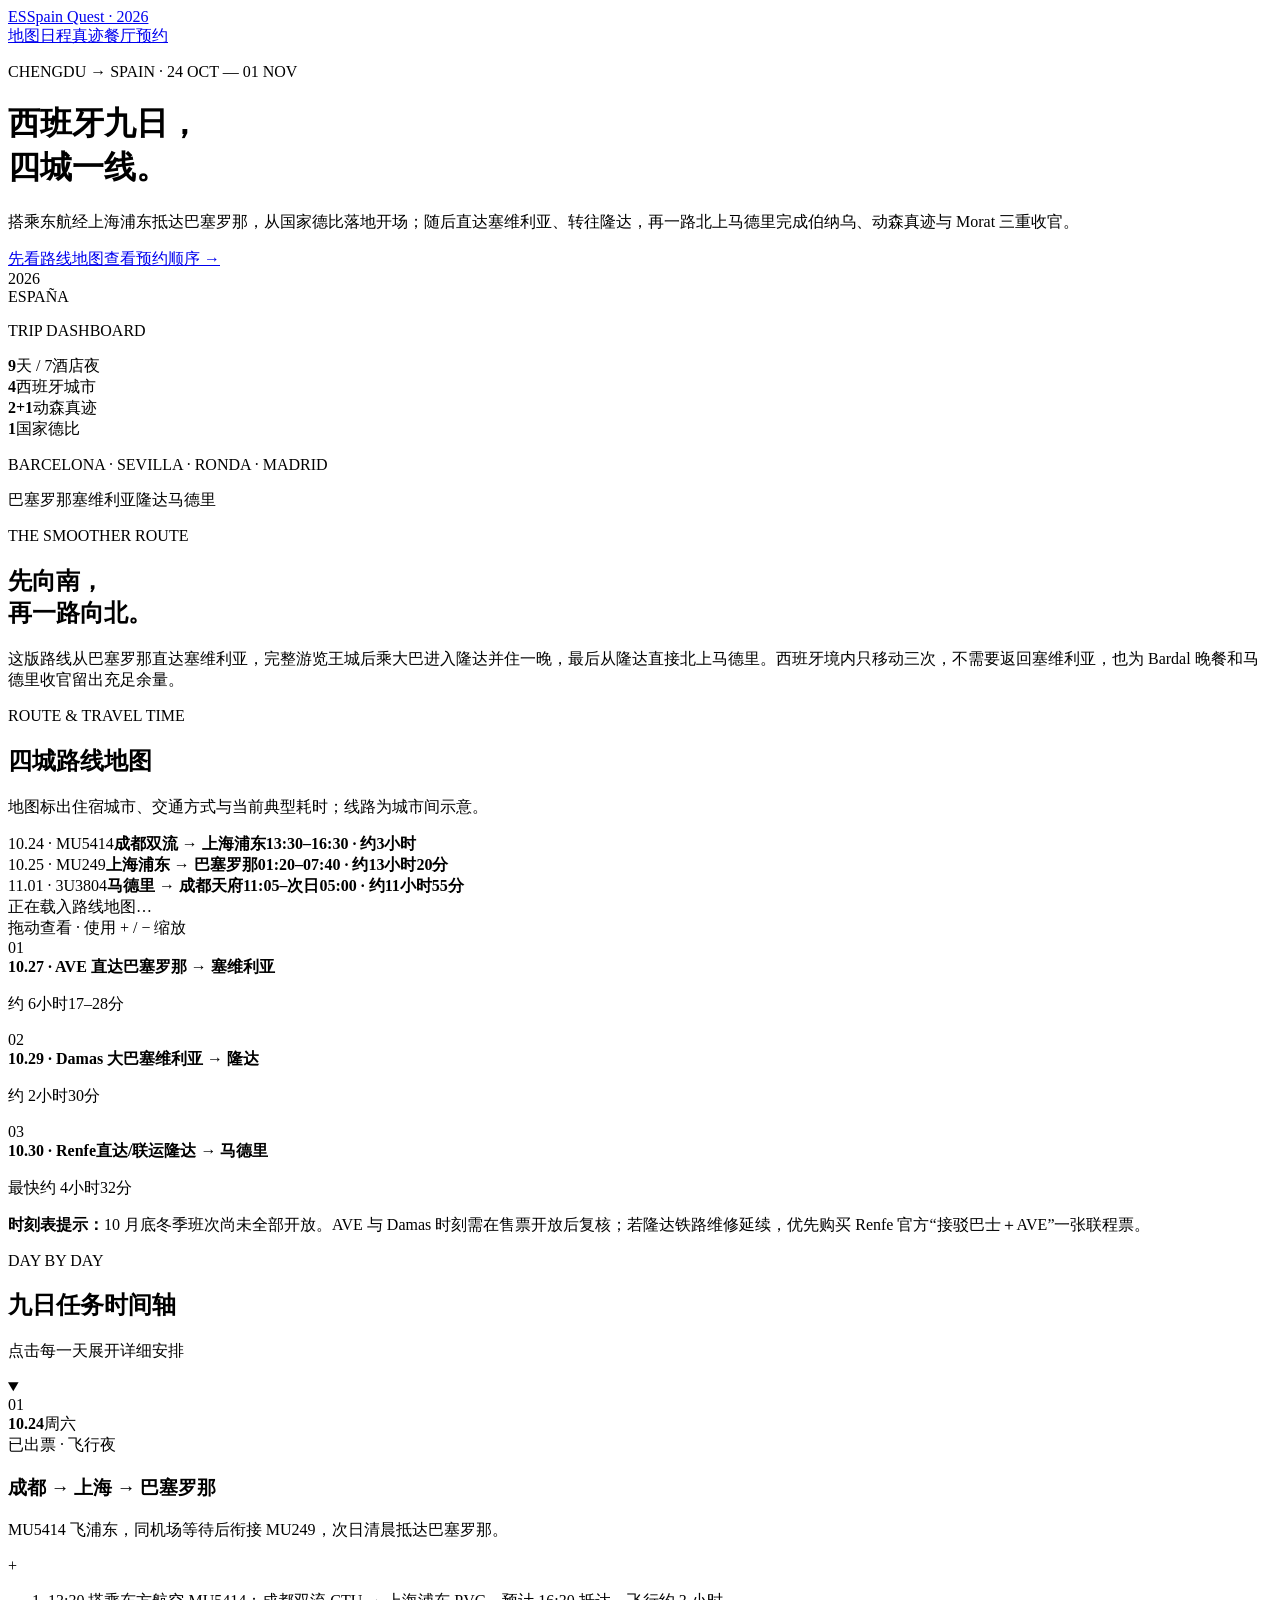
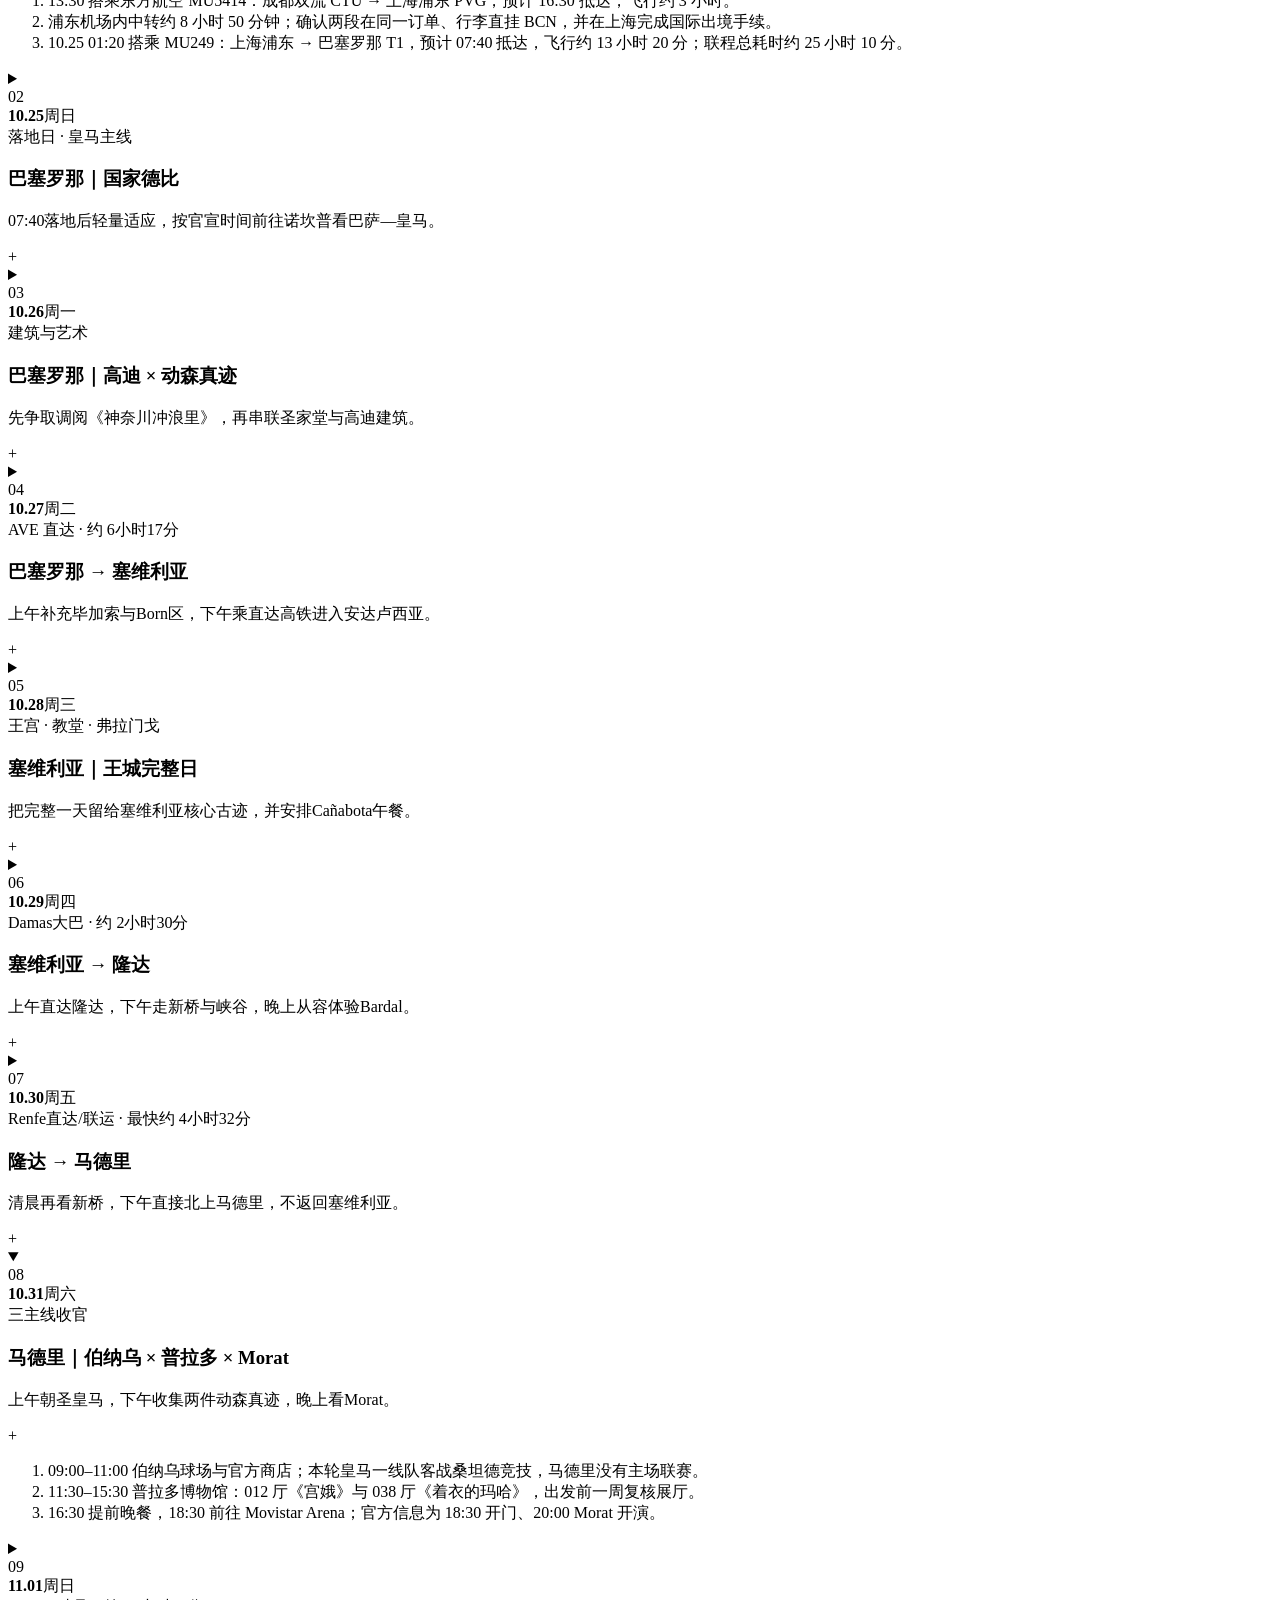
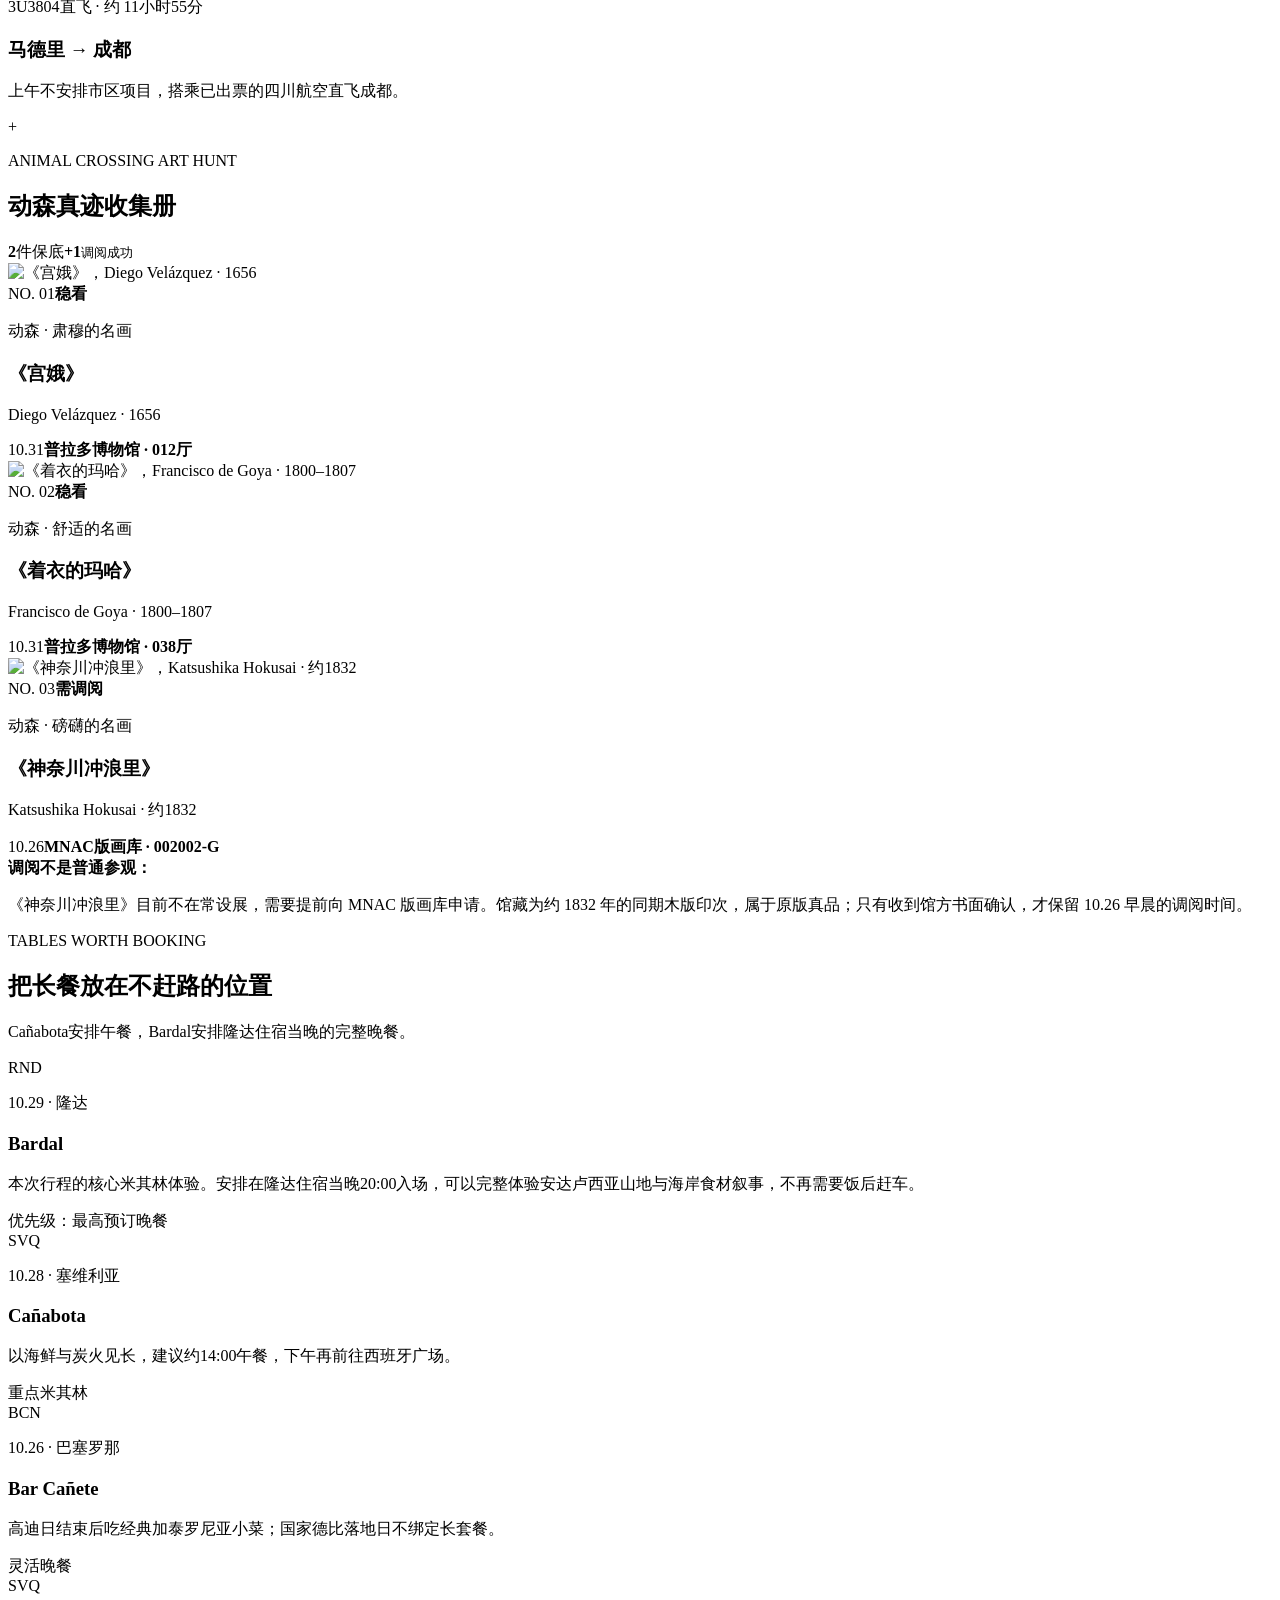
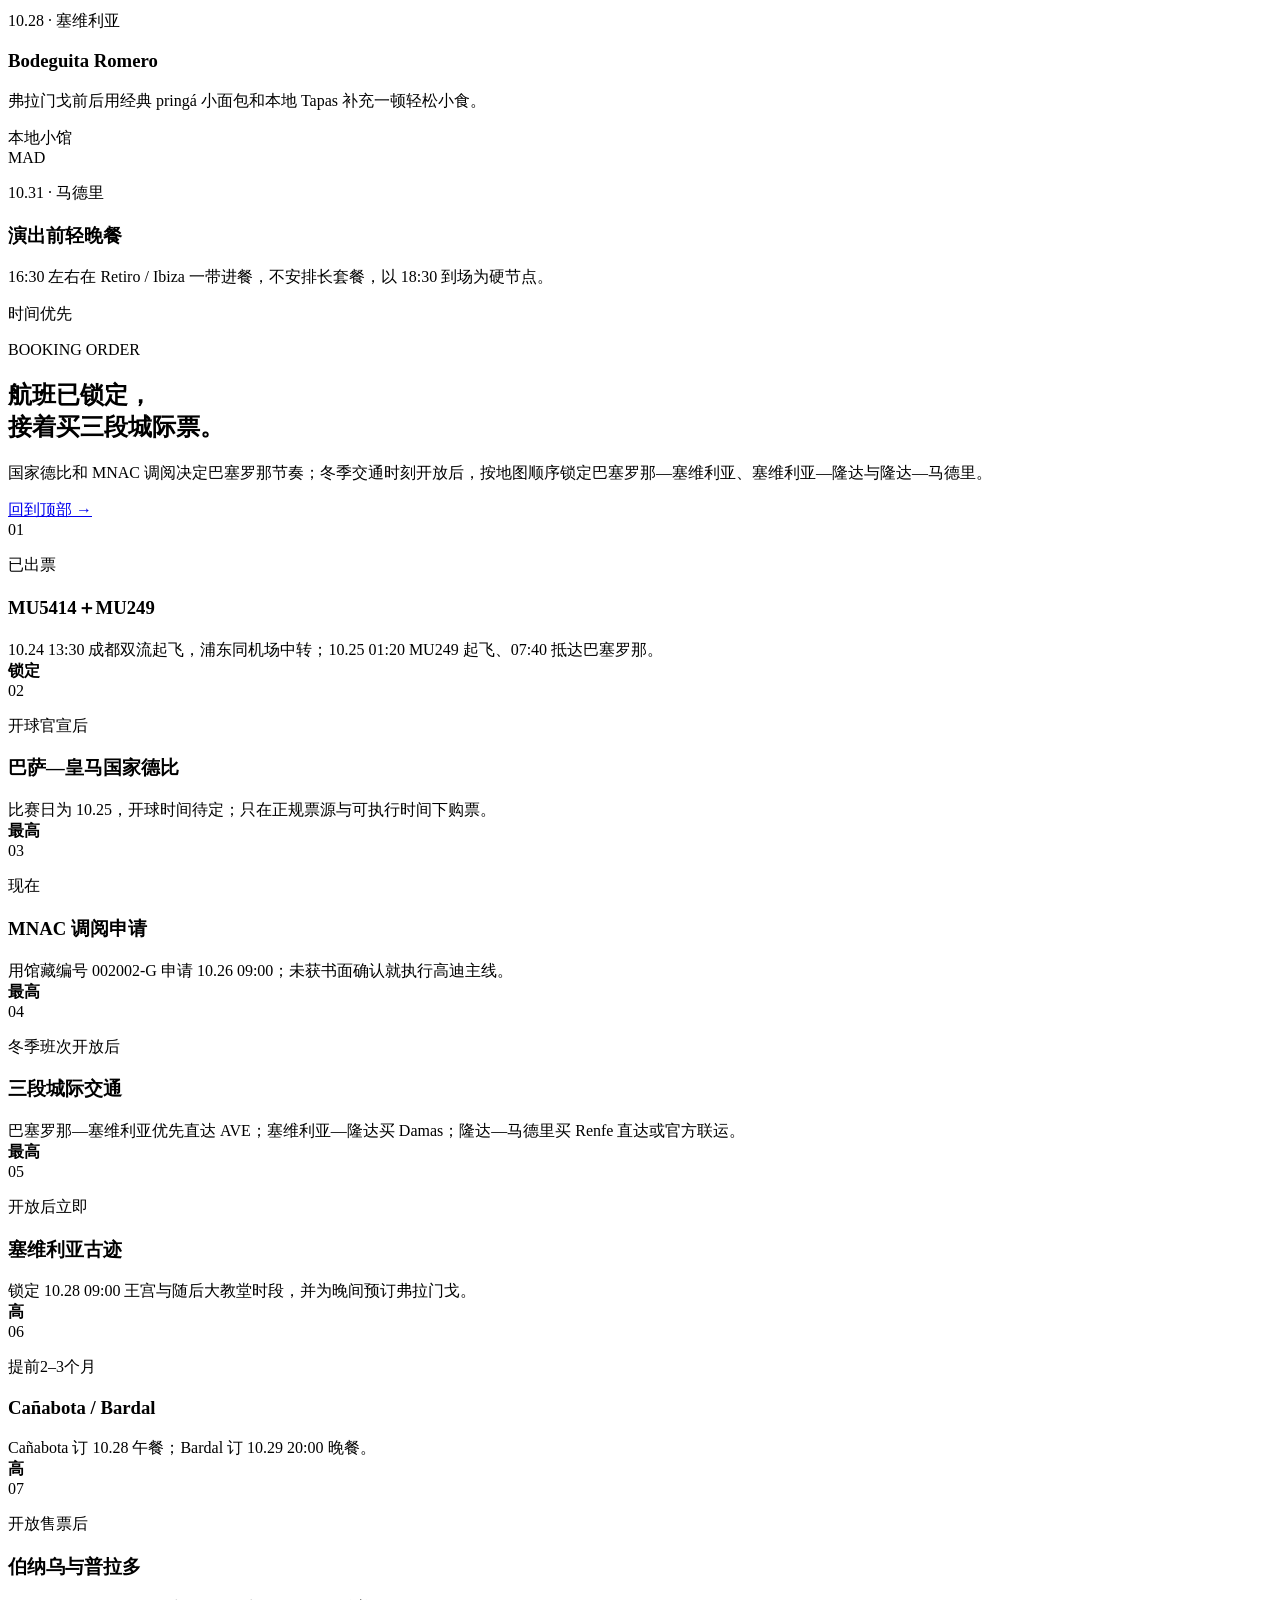
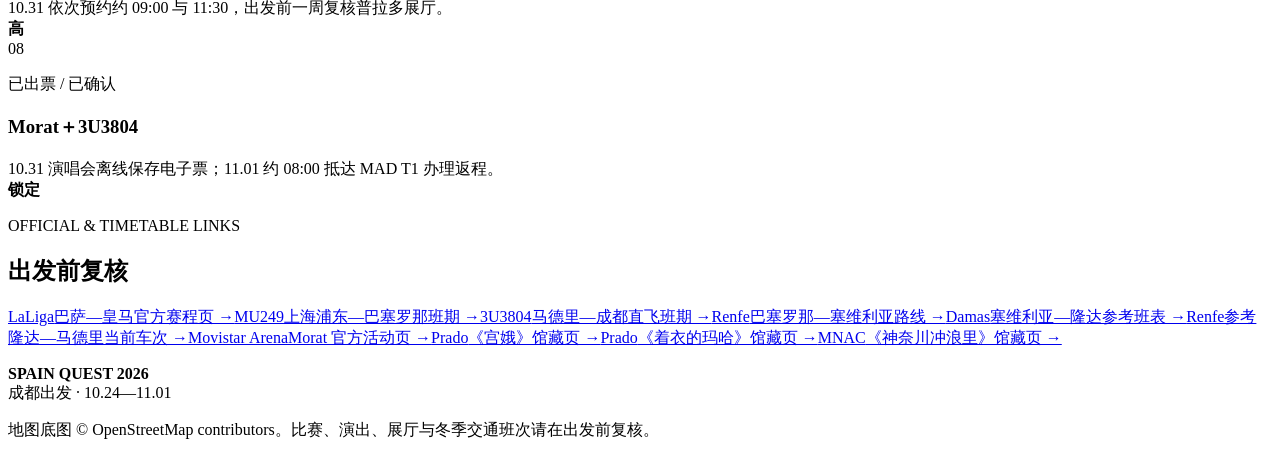
==== commit d14e93af: "Update booked flights and four-city route" ====
--- a/index.html
+++ b/index.html
@@ -1 +1 @@
-<!DOCTYPE html><html lang="zh-CN"><head><meta charSet="utf-8"/><meta name="viewport" content="width=device-width, initial-scale=1"/><link rel="preload" href="/spain-trip-2026/art/las-meninas.jpg" as="image"/><link rel="preload" href="/spain-trip-2026/art/clothed-maja.jpg" as="image"/><link rel="preload" href="/spain-trip-2026/art/great-wave.jpg" as="image"/><link rel="stylesheet" href="/spain-trip-2026/_next/static/chunks/045no3krocfea.css" data-precedence="next"/><link rel="preload" as="script" fetchPriority="low" href="/spain-trip-2026/_next/static/chunks/0ht900cau6_ur.js"/><script src="/spain-trip-2026/_next/static/chunks/17o5vn3hqj54d.js" async=""></script><script src="/spain-trip-2026/_next/static/chunks/07lhk_q6pmm3r.js" async=""></script><script src="/spain-trip-2026/_next/static/chunks/turbopack-17mcpjduuu99j.js" async=""></script><script src="/spain-trip-2026/_next/static/chunks/0dbhjjzl8qfwv.js" async=""></script><script src="/spain-trip-2026/_next/static/chunks/04qd9zv7l5uu0.js" async=""></script><meta name="theme-color" content="#0d2233"/><title>西班牙九日行程｜皇马 × 安达卢西亚 × 动森真迹</title><meta name="description" content="2026年10月24日至11月1日，从成都出发，经巴塞罗那、格拉纳达、隆达、塞维利亚与马德里的西班牙旅行计划。"/><script src="/spain-trip-2026/_next/static/chunks/03~yq9q893hmn.js" noModule=""></script></head><body><div hidden=""><!--$--><!--/$--></div><main><header class="hero" id="top"><nav class="nav shell" aria-label="页面导航"><a class="brand" href="#top" aria-label="返回顶部"><span class="brandMark">ES</span><span>Spain Quest · 2026</span></a><div class="navLinks"><a href="#map">地图</a><a href="#route">日程</a><a href="#museum">真迹</a><a href="#food">餐厅</a><a href="#book">预约</a></div></nav><div class="heroGrid shell"><div class="heroCopy"><p class="eyebrow">CHENGDU → SPAIN · 24 OCT — 01 NOV</p><h1>西班牙九日，<br/><span>五城一线。</span></h1><p class="heroLead">从国家德比落地开场，沿巴塞罗那、格拉纳达、隆达与塞维利亚顺势南下，再乘高铁回马德里完成伯纳乌、动森真迹与 Morat 三重收官。</p><div class="heroActions"><a class="primaryButton" href="#map">先看路线地图</a><a class="textButton" href="#book">查看预约顺序 <span>→</span></a></div></div><div class="questBoard" aria-label="旅行目标概览"><div class="passportStamp">2026<br/>ESPAÑA</div><p class="questLabel">TRIP DASHBOARD</p><div class="questMetric large"><strong>9</strong><span>天 / 7酒店夜</span></div><div class="questRow"><div class="questMetric"><strong>5</strong><span>西班牙城市</span></div><div class="questMetric"><strong>2+1</strong><span>动森真迹</span></div><div class="questMetric"><strong>1</strong><span>国家德比</span></div></div><div class="progressLine"><span></span></div><p class="questFoot">BARCELONA · GRANADA · RONDA · SEVILLA · MADRID</p></div></div><div class="routeRibbon" aria-hidden="true"><span>巴塞罗那</span><i></i><span>格拉纳达</span><i></i><span>隆达</span><i></i><span>塞维利亚</span><i></i><span>马德里</span></div></header><section class="section shell intro" aria-labelledby="overview-title"><div><p class="sectionKicker">THE SMOOTHER ROUTE</p><h2 id="overview-title">先向南，<br/>再一路向北。</h2></div><p class="sectionIntro">这版路线比“先塞维利亚、再折返隆达”更顺：巴塞罗那直达格拉纳达，随后沿安达卢西亚由东向西移动到隆达和塞维利亚，最后由塞维利亚高铁直返马德里。唯一需要换乘的是格拉纳达—隆达，其余西班牙城际段均可直达。</p></section><section class="mapSection" id="map" aria-labelledby="map-title"><div class="shell"><div class="sectionHead mapHead"><div><p class="sectionKicker light">ROUTE &amp; TRAVEL TIME</p><h2 id="map-title">五城路线地图</h2></div><p>地图标签为当前典型耗时；线路是城市间示意，不代表轨道精确走向。</p></div><div class="flightStrip" aria-label="国际航班耗时"><div><span>去程 · 10.24–25</span><strong>成都双流 → 北京首都 → 巴塞罗那</strong><b>全程约 20小时35分</b></div><div><span>返程 · 11.01</span><strong>马德里 → 成都天府</strong><b>直飞约 11小时40分</b></div></div><div class="routeMapFrame"><div class="routeMap" aria-label="巴塞罗那、格拉纳达、隆达、塞维利亚和马德里的交互路线地图"></div><div class="mapLoading">正在载入路线地图…</div><div class="mapHint">拖动查看 · 使用 + / − 缩放</div></div><div class="transportLegend" aria-label="西班牙城际交通摘要"><article><span>01</span><div><b>10.27 · AVE 直达</b><strong>巴塞罗那 → 格拉纳达</strong><p>约 6小时26分</p></div></article><article><span>02</span><div><b>10.28 · Renfe 换乘</b><strong>格拉纳达 → 隆达</strong><p>约 2小时43分</p></div></article><article><span>03</span><div><b>10.29 · Damas 大巴</b><strong>隆达 → 塞维利亚</strong><p>约 2小时30分</p></div></article><article><span>04</span><div><b>10.30 · 高铁直达</b><strong>塞维利亚 → 马德里</strong><p>约 2小时32分</p></div></article></div><p class="timetableNote"><strong>时刻表提示：</strong>10 月底冬季班次尚未全部开放；页面中的 06:45、18:20、18:30、19:45 均为当前可参考时刻，出票时需重新核对。</p></div></section><section class="routeSection" id="route" aria-labelledby="route-title"><div class="shell"><div class="sectionHead"><div><p class="sectionKicker">DAY BY DAY</p><h2 id="route-title">九日任务时间轴</h2></div><p>点击每一天展开详细安排</p></div><div class="timeline"><details class="dayCard" open=""><summary><div class="dayIndex">01</div><div class="dateBlock"><strong>10.24</strong><span>周六</span></div><div class="dayTitle"><span class="tag">出发日 · 飞行夜</span><h3>成都 → 北京 → 巴塞罗那</h3><p>从双流出发，在国内完成中转，次日早晨抵达巴塞罗那。</p></div><div class="expandIcon" aria-hidden="true">+</div></summary><div class="dayDetails"><ol><li>18:00 国航 CA1402：成都双流 T2 → 北京首都 T3，预计 20:40 抵达。</li><li>同一航站楼预留约 5 小时 55 分钟；购买同一票号联程，并确认行李直挂巴塞罗那。</li><li>次日 02:35 搭乘 CA845，预计 10.25 07:35 抵达巴塞罗那 T1；全程约 20 小时 35 分。</li></ol></div></details><details class="dayCard"><summary><div class="dayIndex">02</div><div class="dateBlock"><strong>10.25</strong><span>周日</span></div><div class="dayTitle"><span class="tag">落地日 · 皇马主线</span><h3>巴塞罗那｜国家德比</h3><p>上午轻量适应，按官宣时间前往诺坎普看巴萨—皇马。</p></div><div class="expandIcon" aria-hidden="true">+</div></summary><div class="dayDetails"><ol><li>07:35 抵达后前往 Eixample / Passeig de Gràcia 一带寄存行李；上午只安排哥特区与 Born 区轻松散步。</li><li>巴塞罗那对皇家马德里的联赛已定于本日举行，但开球时间仍待官方确认；只从俱乐部或 LaLiga 认可渠道购票。</li><li>若开球早于 18:30，不再加博物馆；若为晚场，可在午后补充毕加索博物馆，但以休息和准时入场为先。</li></ol></div></details><details class="dayCard"><summary><div class="dayIndex">03</div><div class="dateBlock"><strong>10.26</strong><span>周一</span></div><div class="dayTitle"><span class="tag">建筑与艺术</span><h3>巴塞罗那｜高迪 × 动森真迹</h3><p>先争取调阅《神奈川冲浪里》，再串联圣家堂与高迪建筑。</p></div><div class="expandIcon" aria-hidden="true">+</div></summary><div class="dayDetails"><ol><li>09:00 MNAC 版画库预约调阅《神奈川冲浪里》，馆藏编号 002002-G；未获书面确认则改看常设展。</li><li>约 12:00 预约圣家堂，下午前往古埃尔公园；回程沿 Passeig de Gràcia 看米拉之家与巴特罗之家外观。</li><li>晚餐选择 Bar Cañete 等加泰罗尼亚小馆；国家德比次日不安排过早起床项目。</li></ol></div></details><details class="dayCard"><summary><div class="dayIndex">04</div><div class="dateBlock"><strong>10.27</strong><span>周二</span></div><div class="dayTitle"><span class="tag">AVE 南下 · 约 6小时26分</span><h3>巴塞罗那 → 格拉纳达</h3><p>搭乘一班直达高铁完成最长的境内移动，下午进入阿尔拜辛。</p></div><div class="expandIcon" aria-hidden="true">+</div></summary><div class="dayDetails"><ol><li>当前典型班次约 06:45 从 Barcelona Sants 出发、13:11 抵达 Granada，无需换乘；冬季时刻开放售票后复核。</li><li>入住 Centro / Catedral 一带，步行参观格拉纳达主教座堂与皇家礼拜堂。</li><li>傍晚从阿尔拜辛的 San Nicolás 观景台看阿尔罕布拉宫日落；本晚住格拉纳达。</li></ol></div></details><details class="dayCard"><summary><div class="dayIndex">05</div><div class="dateBlock"><strong>10.28</strong><span>周三</span></div><div class="dayTitle"><span class="tag">宫殿日 · 换乘约 2小时43分</span><h3>格拉纳达 → 隆达</h3><p>上午完整游览阿尔罕布拉宫，傍晚经 Antequera-Santa Ana 换乘去隆达。</p></div><div class="expandIcon" aria-hidden="true">+</div></summary><div class="dayDetails"><ol><li>08:30–12:30 阿尔罕布拉宫与纳斯瑞德宫；按票面时段入场，至少提前 15 分钟抵达。</li><li>下午回城休息、取行李；当前可参考约 18:20 出发、21:03 抵达隆达的铁路组合。</li><li>在 Antequera-Santa Ana 换乘；优先购买 Renfe 联程票，避免自行拼接少于 25 分钟的换乘。</li></ol></div></details><details class="dayCard"><summary><div class="dayIndex">06</div><div class="dateBlock"><strong>10.29</strong><span>周四</span></div><div class="dayTitle"><span class="tag">白色山城 · 大巴约 2小时30分</span><h3>隆达 → 塞维利亚</h3><p>把完整白天留给新桥与峡谷，午餐体验 Bardal，傍晚坐直达大巴。</p></div><div class="expandIcon" aria-hidden="true">+</div></summary><div class="dayDetails"><ol><li>上午走新桥、峡谷步道、老城与 Alameda del Tajo；公共交通版不硬塞塞特尼尔。</li><li>中午预订 Bardal，把本次米其林主餐放在隆达；午餐比晚餐更适配傍晚转场。</li><li>参考 Damas 18:30 直达大巴，约 21:00 抵达塞维利亚 Prado de San Sebastián；若冬季班次取消则改乘 15:30。</li></ol></div></details><details class="dayCard"><summary><div class="dayIndex">07</div><div class="dateBlock"><strong>10.30</strong><span>周五</span></div><div class="dayTitle"><span class="tag">王城日 · 高铁约 2小时32分</span><h3>塞维利亚 → 马德里</h3><p>完整游览王宫、主教座堂与西班牙广场，晚间高铁回马德里。</p></div><div class="expandIcon" aria-hidden="true">+</div></summary><div class="dayDetails"><ol><li>09:00 塞维利亚王宫，随后参观大教堂与吉拉达塔；门票均建议选择最早时段。</li><li>14:00 可预订 Cañabota 午餐，之后前往西班牙广场；18:45 前回 Santa Justa 车站。</li><li>参考 19:45 高铁直达 Madrid Atocha、22:17 抵达；运营方与冬季时刻以开放售票时为准。</li></ol></div></details><details class="dayCard" open=""><summary><div class="dayIndex">08</div><div class="dateBlock"><strong>10.31</strong><span>周六</span></div><div class="dayTitle"><span class="tag">三主线收官</span><h3>马德里｜伯纳乌 × 普拉多 × Morat</h3><p>上午朝圣皇马，下午收集两件动森真迹，晚上看 Morat。</p></div><div class="expandIcon" aria-hidden="true">+</div></summary><div class="dayDetails"><ol><li>09:00–11:00 伯纳乌球场与官方商店；本轮皇马一线队客战桑坦德竞技，马德里没有主场联赛。</li><li>11:30–15:30 普拉多博物馆：012 厅《宫娥》与 038 厅《着衣的玛哈》，出发前一周复核展厅。</li><li>16:30 提前晚餐，18:30 前往 Movistar Arena；官方信息为 18:30 开门、20:00 Morat 开演。</li></ol></div></details><details class="dayCard"><summary><div class="dayIndex">09</div><div class="dateBlock"><strong>11.01</strong><span>周日</span></div><div class="dayTitle"><span class="tag">返程 · 直飞约 11小时40分</span><h3>马德里 → 成都</h3><p>上午不安排市区项目，优先搭乘四川航空直飞成都。</p></div><div class="expandIcon" aria-hidden="true">+</div></summary><div class="dayDetails"><ol><li>08:00 左右抵达马德里机场，核对四川航空 3U3804 的航站楼与值机柜台。</li><li>当前周日计划约 11:05 起飞，次日约 05:45 抵达成都天府；飞行时间约 11 小时 40 分。</li><li>若冬季班期调整，再比较多哈或伊斯坦布尔一次中转方案；最终以出票后通知为准。</li></ol></div></details></div></div></section><section class="museumSection" id="museum" aria-labelledby="museum-title"><div class="shell"><div class="museumHero"><div><p class="sectionKicker light">ANIMAL CROSSING ART HUNT</p><h2 id="museum-title">动森真迹收集册</h2></div><div class="collectionScore"><strong>2</strong><span>件保底</span><b>+1</b><small>调阅成功</small></div></div><div class="artGrid"><article class="artCard"><div class="artImage portrait"><img src="/spain-trip-2026/art/las-meninas.jpg" alt="《宫娥》，Diego Velázquez · 1656"/></div><div class="artCardBody"><div class="artMeta"><span>NO. <!-- -->01</span><b>稳看</b></div><p class="gameName">动森 · <!-- -->肃穆的名画</p><h3>《宫娥》</h3><p>Diego Velázquez · 1656</p><div class="artLocation"><span>10.31</span><strong>普拉多博物馆 · 012厅</strong></div></div></article><article class="artCard"><div class="artImage landscape"><img src="/spain-trip-2026/art/clothed-maja.jpg" alt="《着衣的玛哈》，Francisco de Goya · 1800–1807"/></div><div class="artCardBody"><div class="artMeta"><span>NO. <!-- -->02</span><b>稳看</b></div><p class="gameName">动森 · <!-- -->舒适的名画</p><h3>《着衣的玛哈》</h3><p>Francisco de Goya · 1800–1807</p><div class="artLocation"><span>10.31</span><strong>普拉多博物馆 · 038厅</strong></div></div></article><article class="artCard"><div class="artImage landscape"><img src="/spain-trip-2026/art/great-wave.jpg" alt="《神奈川冲浪里》，Katsushika Hokusai · 约1832"/></div><div class="artCardBody"><div class="artMeta"><span>NO. <!-- -->03</span><b>需调阅</b></div><p class="gameName">动森 · <!-- -->磅礴的名画</p><h3>《神奈川冲浪里》</h3><p>Katsushika Hokusai · 约1832</p><div class="artLocation"><span>10.26</span><strong>MNAC版画库 · 002002-G</strong></div></div></article></div><div class="museumNote"><strong>调阅不是普通参观：</strong><p>《神奈川冲浪里》目前不在常设展，需要提前向 MNAC 版画库申请。馆藏为约 1832 年的同期木版印次，属于原版真品；只有收到馆方书面确认，才保留 10.26 早晨的调阅时间。</p></div></div></section><section class="foodSection shell" id="food" aria-labelledby="food-title"><div class="sectionHead foodHead"><div><p class="sectionKicker">TABLES WORTH BOOKING</p><h2 id="food-title">把长餐放在不赶路的位置</h2></div><p>两顿重点米其林都安排午餐，保留晚间跨城交通的安全余量。</p></div><div class="foodGrid"><article class="foodFeature"><span class="cityCode">RND</span><p>10.29 · 隆达</p><h3>Bardal</h3><p class="foodDesc">本次行程的核心米其林体验。以安达卢西亚山地、海岸与本地食材构成完整叙事；安排午餐后，仍能从容搭乘傍晚大巴。</p><div><span>优先级：最高</span><span>预订午餐</span></div></article><article class="foodCard"><span class="cityCode">SVQ</span><p>10.30 · 塞维利亚</p><h3>Cañabota</h3><p>以海鲜与炭火见长，建议约 14:00 午餐，给 19:45 高铁留足余量。</p><span class="foodTag">重点米其林</span></article><article class="foodCard"><span class="cityCode">BCN</span><p>10.26 · 巴塞罗那</p><h3>Bar Cañete</h3><p>高迪日结束后吃经典加泰罗尼亚小菜；国家德比落地日不绑定长套餐。</p><span class="foodTag">灵活晚餐</span></article><article class="foodCard casual"><span class="cityCode">GRX</span><p>10.27 · 格拉纳达</p><h3>Los Diamantes</h3><p>阿尔拜辛日落后用炸海鲜与本地小食收尾，适合第二天阿尔罕布拉宫早起。</p><span class="foodTag">本地小馆</span></article><article class="foodCard"><span class="cityCode">MAD</span><p>10.31 · 马德里</p><h3>演出前轻晚餐</h3><p>16:30 左右在 Retiro / Ibiza 一带进餐，不安排长套餐，以 18:30 到场为硬节点。</p><span class="foodTag">时间优先</span></article></div></section><section class="bookingSection" id="book" aria-labelledby="book-title"><div class="shell bookingGrid"><div class="bookingCopy"><p class="sectionKicker light">BOOKING ORDER</p><h2 id="book-title">先锁定硬节点，<br/>再购买城际票。</h2><p>国家德比、MNAC 调阅和阿尔罕布拉宫决定前三段节奏；冬季交通时刻开放后，再按地图顺序一次买齐四段城际票。</p><a href="#top" class="backTop">回到顶部 →</a></div><div class="bookingList"><article><span class="bookingNum">01</span><div><p>现在</p><h3>国际联程机票</h3><span>去程优先国航 CA1402＋CA845 同票号；返程先核对 11.01 的 3U3804 直飞班期。</span></div><b>最高</b></article><article><span class="bookingNum">02</span><div><p>开球官宣后</p><h3>巴萨—皇马国家德比</h3><span>比赛日为 10.25，开球时间待定；只在正规票源与可执行时间下购票。</span></div><b>最高</b></article><article><span class="bookingNum">03</span><div><p>现在</p><h3>MNAC 调阅申请</h3><span>用馆藏编号 002002-G 申请 10.26 09:00；未获书面确认就执行高迪主线。</span></div><b>最高</b></article><article><span class="bookingNum">04</span><div><p>开放后立即</p><h3>阿尔罕布拉宫</h3><span>锁定 10.28 上午纳斯瑞德宫时段，姓名与证件信息必须准确。</span></div><b>最高</b></article><article><span class="bookingNum">05</span><div><p>冬季班次开放后</p><h3>四段城际交通</h3><span>按地图顺序买票；Granada–Ronda 优先 Renfe 联程，Ronda–Sevilla 核对 Damas 冬季班表。</span></div><b>高</b></article><article><span class="bookingNum">06</span><div><p>提前2–3个月</p><h3>Bardal / Cañabota</h3><span>Bardal 订 10.29 午餐；Cañabota 订 10.30 约 14:00 午餐。</span></div><b>高</b></article><article><span class="bookingNum">07</span><div><p>开放售票后</p><h3>伯纳乌与普拉多</h3><span>10.31 依次预约约 09:00 与 11:30，出发前一周复核普拉多展厅。</span></div><b>高</b></article><article><span class="bookingNum">08</span><div><p>按取票规则</p><h3>Morat 演唱会</h3><span>确认实名规则、入场时间，并离线保存电子票。</span></div><b>高</b></article></div></div></section><section class="sources shell" aria-labelledby="sources-title"><p class="sectionKicker">OFFICIAL &amp; TIMETABLE LINKS</p><h2 id="sources-title">出发前复核</h2><div class="sourceGrid"><a href="https://www.laliga.com/partido/temporada-2026-2027-laliga-ea-sports-fc-barcelona-real-madrid-10" target="_blank" rel="noreferrer"><span>LaLiga</span>巴萨—皇马官方赛程页 →</a><a href="https://www.renfe.com/es/es/inspirate/rutas/barcelona-granada" target="_blank" rel="noreferrer"><span>Renfe</span>巴塞罗那—格拉纳达路线 →</a><a href="https://damas-sa.es/wp-content/uploads/2026/06/HoraVer26V2.pdf" target="_blank" rel="noreferrer"><span>Damas</span>隆达—塞维利亚参考班表 →</a><a href="https://www.alhambra-patronato.es/" target="_blank" rel="noreferrer"><span>Alhambra</span>阿尔罕布拉宫官方购票 →</a><a href="https://www.movistararena.es/programacion/evento/morat-yem-world-tour/31-10-2026/20%3A00/informacion" target="_blank" rel="noreferrer"><span>Movistar Arena</span>Morat 官方活动页 →</a><a href="https://www.museodelprado.es/en/the-collection/art-work/the-family-of-felipe-iv-or-las-meninas/9fdc7800-9ade-48b0-ab8b-edee94ea877f" target="_blank" rel="noreferrer"><span>Prado</span>《宫娥》馆藏页 →</a><a href="https://www.museodelprado.es/en/the-collection/art-work/la-maja-vestida/a3121efc-6924-454c-8a9f-e4320f26d3d0" target="_blank" rel="noreferrer"><span>Prado</span>《着衣的玛哈》馆藏页 →</a><a href="https://www.museunacional.cat/en/colleccio/great-wave-kanagawa/katsushika-hokusai/002002-g" target="_blank" rel="noreferrer"><span>MNAC</span>《神奈川冲浪里》馆藏页 →</a></div></section><footer><div class="shell footerInner"><p><strong>SPAIN QUEST 2026</strong><br/>成都出发 · 10.24—11.01</p><p>地图底图 © OpenStreetMap contributors。比赛、演出、展厅与冬季交通班次请在出发前复核。</p></div></footer></main><!--$--><!--/$--><script src="/spain-trip-2026/_next/static/chunks/0ht900cau6_ur.js" id="_R_" async=""></script><script>(self.__next_f=self.__next_f||[]).push([0])</script><script>self.__next_f.push([1,"1:\"$Sreact.fragment\"\n2:I[39756,[\"/spain-trip-2026/_next/static/chunks/0dbhjjzl8qfwv.js\"],\"default\"]\n3:I[37457,[\"/spain-trip-2026/_next/static/chunks/0dbhjjzl8qfwv.js\"],\"default\"]\ne:I[68027,[\"/spain-trip-2026/_next/static/chunks/0dbhjjzl8qfwv.js\"],\"default\",1]\n:HL[\"/spain-trip-2026/_next/static/chunks/045no3krocfea.css\",\"style\"]\n"])</script><script>self.__next_f.push([1,"0:{\"P\":null,\"c\":[\"\",\"\"],\"q\":\"\",\"i\":false,\"f\":[[[\"\",{\"children\":[\"__PAGE__\",{}]},\"$undefined\",\"$undefined\",16],[[\"$\",\"$1\",\"c\",{\"children\":[[[\"$\",\"link\",\"0\",{\"rel\":\"stylesheet\",\"href\":\"/spain-trip-2026/_next/static/chunks/045no3krocfea.css\",\"precedence\":\"next\",\"crossOrigin\":\"$undefined\",\"nonce\":\"$undefined\"}],[\"$\",\"script\",\"script-0\",{\"src\":\"/spain-trip-2026/_next/static/chunks/0dbhjjzl8qfwv.js\",\"async\":true,\"nonce\":\"$undefined\"}]],[\"$\",\"html\",null,{\"lang\":\"zh-CN\",\"children\":[\"$\",\"body\",null,{\"children\":[\"$\",\"$L2\",null,{\"parallelRouterKey\":\"children\",\"error\":\"$undefined\",\"errorStyles\":\"$undefined\",\"errorScripts\":\"$undefined\",\"template\":[\"$\",\"$L3\",null,{}],\"templateStyles\":\"$undefined\",\"templateScripts\":\"$undefined\",\"notFound\":[[[\"$\",\"title\",null,{\"children\":\"404: This page could not be found.\"}],[\"$\",\"div\",null,{\"style\":{\"fontFamily\":\"system-ui,\\\"Segoe UI\\\",Roboto,Helvetica,Arial,sans-serif,\\\"Apple Color Emoji\\\",\\\"Segoe UI Emoji\\\"\",\"height\":\"100vh\",\"textAlign\":\"center\",\"display\":\"flex\",\"flexDirection\":\"column\",\"alignItems\":\"center\",\"justifyContent\":\"center\"},\"children\":[\"$\",\"div\",null,{\"children\":[[\"$\",\"style\",null,{\"dangerouslySetInnerHTML\":{\"__html\":\"body{color:#000;background:#fff;margin:0}.next-error-h1{border-right:1px solid rgba(0,0,0,.3)}@media (prefers-color-scheme:dark){body{color:#fff;background:#000}.next-error-h1{border-right:1px solid rgba(255,255,255,.3)}}\"}}],[\"$\",\"h1\",null,{\"className\":\"next-error-h1\",\"style\":{\"display\":\"inline-block\",\"margin\":\"0 20px 0 0\",\"padding\":\"0 23px 0 0\",\"fontSize\":24,\"fontWeight\":500,\"verticalAlign\":\"top\",\"lineHeight\":\"49px\"},\"children\":404}],[\"$\",\"div\",null,{\"style\":{\"display\":\"inline-block\"},\"children\":[\"$\",\"h2\",null,{\"style\":{\"fontSize\":14,\"fontWeight\":400,\"lineHeight\":\"49px\",\"margin\":0},\"children\":\"This page could not be found.\"}]}]]}]}]],[]],\"forbidden\":\"$undefined\",\"unauthorized\":\"$undefined\"}]}]}]]}],{\"children\":[[\"$\",\"$1\",\"c\",{\"children\":[[\"$\",\"main\",null,{\"children\":[[\"$\",\"header\",null,{\"className\":\"hero\",\"id\":\"top\",\"children\":[[\"$\",\"nav\",null,{\"className\":\"nav shell\",\"aria-label\":\"页面导航\",\"children\":[[\"$\",\"a\",null,{\"className\":\"brand\",\"href\":\"#top\",\"aria-label\":\"返回顶部\",\"children\":[[\"$\",\"span\",null,{\"className\":\"brandMark\",\"children\":\"ES\"}],[\"$\",\"span\",null,{\"children\":\"Spain Quest · 2026\"}]]}],[\"$\",\"div\",null,{\"className\":\"navLinks\",\"children\":[[\"$\",\"a\",null,{\"href\":\"#map\",\"children\":\"地图\"}],[\"$\",\"a\",null,{\"href\":\"#route\",\"children\":\"日程\"}],[\"$\",\"a\",null,{\"href\":\"#museum\",\"children\":\"真迹\"}],[\"$\",\"a\",null,{\"href\":\"#food\",\"children\":\"餐厅\"}],[\"$\",\"a\",null,{\"href\":\"#book\",\"children\":\"预约\"}]]}]]}],[\"$\",\"div\",null,{\"className\":\"heroGrid shell\",\"children\":[[\"$\",\"div\",null,{\"className\":\"heroCopy\",\"children\":[[\"$\",\"p\",null,{\"className\":\"eyebrow\",\"children\":\"CHENGDU → SPAIN · 24 OCT — 01 NOV\"}],[\"$\",\"h1\",null,{\"children\":[\"西班牙九日，\",[\"$\",\"br\",null,{}],[\"$\",\"span\",null,{\"children\":\"五城一线。\"}]]}],[\"$\",\"p\",null,{\"className\":\"heroLead\",\"children\":\"从国家德比落地开场，沿巴塞罗那、格拉纳达、隆达与塞维利亚顺势南下，再乘高铁回马德里完成伯纳乌、动森真迹与 Morat 三重收官。\"}],[\"$\",\"div\",null,{\"className\":\"heroActions\",\"children\":[[\"$\",\"a\",null,{\"className\":\"primaryButton\",\"href\":\"#map\",\"children\":\"先看路线地图\"}],[\"$\",\"a\",null,{\"className\":\"textButton\",\"href\":\"#book\",\"children\":[\"查看预约顺序 \",[\"$\",\"span\",null,{\"children\":\"→\"}]]}]]}]]}],[\"$\",\"div\",null,{\"className\":\"questBoard\",\"aria-label\":\"旅行目标概览\",\"children\":[[\"$\",\"div\",null,{\"className\":\"passportStamp\",\"children\":[\"2026\",[\"$\",\"br\",null,{}],\"ESPAÑA\"]}],[\"$\",\"p\",null,{\"className\":\"questLabel\",\"children\":\"TRIP DASHBOARD\"}],[\"$\",\"div\",null,{\"className\":\"questMetric large\",\"children\":[[\"$\",\"strong\",null,{\"children\":\"9\"}],[\"$\",\"span\",null,{\"children\":\"天 / 7酒店夜\"}]]}],[\"$\",\"div\",null,{\"className\":\"questRow\",\"children\":[[\"$\",\"div\",null,{\"className\":\"questMetric\",\"children\":[[\"$\",\"strong\",null,{\"children\":\"5\"}],[\"$\",\"span\",null,{\"children\":\"西班牙城市\"}]]}],[\"$\",\"div\",null,{\"className\":\"questMetric\",\"children\":[[\"$\",\"strong\",null,{\"children\":\"2+1\"}],[\"$\",\"span\",null,{\"children\":\"动森真迹\"}]]}],[\"$\",\"div\",null,{\"className\":\"questMetric\",\"children\":[[\"$\",\"strong\",null,{\"children\":\"1\"}],[\"$\",\"span\",null,{\"children\":\"国家德比\"}]]}]]}],[\"$\",\"div\",null,{\"className\":\"progressLine\",\"children\":[\"$\",\"span\",null,{}]}],[\"$\",\"p\",null,{\"className\":\"questFoot\",\"children\":\"BARCELONA · GRANADA · RONDA · SEVILLA · MADRID\"}]]}]]}],[\"$\",\"div\",null,{\"className\":\"routeRibbon\",\"aria-hidden\":\"true\",\"children\":[[\"$\",\"span\",null,{\"children\":\"巴塞罗那\"}],[\"$\",\"i\",null,{}],[\"$\",\"span\",null,{\"children\":\"格拉纳达\"}],[\"$\",\"i\",null,{}],[\"$\",\"span\",null,{\"children\":\"隆达\"}],[\"$\",\"i\",null,{}],[\"$\",\"span\",null,{\"children\":\"塞维利亚\"}],[\"$\",\"i\",null,{}],[\"$\",\"span\",null,{\"children\":\"马德里\"}]]}]]}],[\"$\",\"section\",null,{\"className\":\"section shell intro\",\"aria-labelledby\":\"overview-title\",\"children\":[[\"$\",\"div\",null,{\"children\":[[\"$\",\"p\",null,{\"className\":\"sectionKicker\",\"children\":\"THE SMOOTHER ROUTE\"}],[\"$\",\"h2\",null,{\"id\":\"overview-title\",\"children\":[\"先向南，\",[\"$\",\"br\",null,{}],\"再一路向北。\"]}]]}],[\"$\",\"p\",null,{\"className\":\"sectionIntro\",\"children\":\"这版路线比“先塞维利亚、再折返隆达”更顺：巴塞罗那直达格拉纳达，随后沿安达卢西亚由东向西移动到隆达和塞维利亚，最后由塞维利亚高铁直返马德里。唯一需要换乘的是格拉纳达—隆达，其余西班牙城际段均可直达。\"}]]}],\"$L4\",\"$L5\",\"$L6\",\"$L7\",\"$L8\",\"$L9\",\"$La\"]}],[\"$Lb\"],\"$Lc\"]}],{},null,false,null]},null,false,null],\"$Ld\",false]],\"m\":\"$undefined\",\"G\":[\"$e\",[\"$Lf\"]],\"S\":true,\"h\":null,\"s\":\"$undefined\",\"l\":\"$undefined\",\"p\":\"$undefined\",\"d\":\"$undefined\",\"b\":\"K70zt2K8g1tIg-okT1MHx\"}\n"])</script><script>self.__next_f.push([1,"10:I[29016,[\"/spain-trip-2026/_next/static/chunks/0dbhjjzl8qfwv.js\",\"/spain-trip-2026/_next/static/chunks/04qd9zv7l5uu0.js\"],\"default\"]\n17:I[97367,[\"/spain-trip-2026/_next/static/chunks/0dbhjjzl8qfwv.js\"],\"OutletBoundary\"]\n18:\"$Sreact.suspense\"\n1a:I[97367,[\"/spain-trip-2026/_next/static/chunks/0dbhjjzl8qfwv.js\"],\"ViewportBoundary\"]\n1c:I[97367,[\"/spain-trip-2026/_next/static/chunks/0dbhjjzl8qfwv.js\"],\"MetadataBoundary\"]\n:HL[\"/spain-trip-2026/art/las-meninas.jpg\",\"image\"]\n:HL[\"/spain-trip-2026/art/clothed-maja.jpg\",\"image\"]\n:HL[\"/spain-trip-2026/art/great-wave.jpg\",\"image\"]\n"])</script><script>self.__next_f.push([1,"4:[\"$\",\"section\",null,{\"className\":\"mapSection\",\"id\":\"map\",\"aria-labelledby\":\"map-title\",\"children\":[\"$\",\"div\",null,{\"className\":\"shell\",\"children\":[[\"$\",\"div\",null,{\"className\":\"sectionHead mapHead\",\"children\":[[\"$\",\"div\",null,{\"children\":[[\"$\",\"p\",null,{\"className\":\"sectionKicker light\",\"children\":\"ROUTE \u0026 TRAVEL TIME\"}],[\"$\",\"h2\",null,{\"id\":\"map-title\",\"children\":\"五城路线地图\"}]]}],[\"$\",\"p\",null,{\"children\":\"地图标签为当前典型耗时；线路是城市间示意，不代表轨道精确走向。\"}]]}],[\"$\",\"div\",null,{\"className\":\"flightStrip\",\"aria-label\":\"国际航班耗时\",\"children\":[[\"$\",\"div\",null,{\"children\":[[\"$\",\"span\",null,{\"children\":\"去程 · 10.24–25\"}],[\"$\",\"strong\",null,{\"children\":\"成都双流 → 北京首都 → 巴塞罗那\"}],[\"$\",\"b\",null,{\"children\":\"全程约 20小时35分\"}]]}],[\"$\",\"div\",null,{\"children\":[[\"$\",\"span\",null,{\"children\":\"返程 · 11.01\"}],[\"$\",\"strong\",null,{\"children\":\"马德里 → 成都天府\"}],[\"$\",\"b\",null,{\"children\":\"直飞约 11小时40分\"}]]}]]}],[\"$\",\"$L10\",null,{}],[\"$\",\"div\",null,{\"className\":\"transportLegend\",\"aria-label\":\"西班牙城际交通摘要\",\"children\":[[\"$\",\"article\",null,{\"children\":[[\"$\",\"span\",null,{\"children\":\"01\"}],[\"$\",\"div\",null,{\"children\":[[\"$\",\"b\",null,{\"children\":\"10.27 · AVE 直达\"}],[\"$\",\"strong\",null,{\"children\":\"巴塞罗那 → 格拉纳达\"}],[\"$\",\"p\",null,{\"children\":\"约 6小时26分\"}]]}]]}],[\"$\",\"article\",null,{\"children\":[[\"$\",\"span\",null,{\"children\":\"02\"}],[\"$\",\"div\",null,{\"children\":[[\"$\",\"b\",null,{\"children\":\"10.28 · Renfe 换乘\"}],[\"$\",\"strong\",null,{\"children\":\"格拉纳达 → 隆达\"}],[\"$\",\"p\",null,{\"children\":\"约 2小时43分\"}]]}]]}],[\"$\",\"article\",null,{\"children\":[[\"$\",\"span\",null,{\"children\":\"03\"}],[\"$\",\"div\",null,{\"children\":[[\"$\",\"b\",null,{\"children\":\"10.29 · Damas 大巴\"}],[\"$\",\"strong\",null,{\"children\":\"隆达 → 塞维利亚\"}],[\"$\",\"p\",null,{\"children\":\"约 2小时30分\"}]]}]]}],[\"$\",\"article\",null,{\"children\":[[\"$\",\"span\",null,{\"children\":\"04\"}],[\"$\",\"div\",null,{\"children\":[[\"$\",\"b\",null,{\"children\":\"10.30 · 高铁直达\"}],[\"$\",\"strong\",null,{\"children\":\"塞维利亚 → 马德里\"}],[\"$\",\"p\",null,{\"children\":\"约 2小时32分\"}]]}]]}]]}],[\"$\",\"p\",null,{\"className\":\"timetableNote\",\"children\":[[\"$\",\"strong\",null,{\"children\":\"时刻表提示：\"}],\"10 月底冬季班次尚未全部开放；页面中的 06:45、18:20、18:30、19:45 均为当前可参考时刻，出票时需重新核对。\"]}]]}]}]\n"])</script><script>self.__next_f.push([1,"5:[\"$\",\"section\",null,{\"className\":\"routeSection\",\"id\":\"route\",\"aria-labelledby\":\"route-title\",\"children\":[\"$\",\"div\",null,{\"className\":\"shell\",\"children\":[[\"$\",\"div\",null,{\"className\":\"sectionHead\",\"children\":[[\"$\",\"div\",null,{\"children\":[[\"$\",\"p\",null,{\"className\":\"sectionKicker\",\"children\":\"DAY BY DAY\"}],[\"$\",\"h2\",null,{\"id\":\"route-title\",\"children\":\"九日任务时间轴\"}]]}],[\"$\",\"p\",null,{\"children\":\"点击每一天展开详细安排\"}]]}],[\"$\",\"div\",null,{\"className\":\"timeline\",\"children\":[[\"$\",\"details\",\"10.24\",{\"className\":\"dayCard\",\"open\":true,\"children\":[[\"$\",\"summary\",null,{\"children\":[[\"$\",\"div\",null,{\"className\":\"dayIndex\",\"children\":\"01\"}],[\"$\",\"div\",null,{\"className\":\"dateBlock\",\"children\":[[\"$\",\"strong\",null,{\"children\":\"10.24\"}],[\"$\",\"span\",null,{\"children\":\"周六\"}]]}],[\"$\",\"div\",null,{\"className\":\"dayTitle\",\"children\":[[\"$\",\"span\",null,{\"className\":\"tag\",\"children\":\"出发日 · 飞行夜\"}],[\"$\",\"h3\",null,{\"children\":\"成都 → 北京 → 巴塞罗那\"}],[\"$\",\"p\",null,{\"children\":\"从双流出发，在国内完成中转，次日早晨抵达巴塞罗那。\"}]]}],[\"$\",\"div\",null,{\"className\":\"expandIcon\",\"aria-hidden\":\"true\",\"children\":\"+\"}]]}],[\"$\",\"div\",null,{\"className\":\"dayDetails\",\"children\":[\"$\",\"ol\",null,{\"children\":[[\"$\",\"li\",\"18:00 国航 CA1402：成都双流 T2 → 北京首都 T3，预计 20:40 抵达。\",{\"children\":\"18:00 国航 CA1402：成都双流 T2 → 北京首都 T3，预计 20:40 抵达。\"}],[\"$\",\"li\",\"同一航站楼预留约 5 小时 55 分钟；购买同一票号联程，并确认行李直挂巴塞罗那。\",{\"children\":\"同一航站楼预留约 5 小时 55 分钟；购买同一票号联程，并确认行李直挂巴塞罗那。\"}],[\"$\",\"li\",\"次日 02:35 搭乘 CA845，预计 10.25 07:35 抵达巴塞罗那 T1；全程约 20 小时 35 分。\",{\"children\":\"次日 02:35 搭乘 CA845，预计 10.25 07:35 抵达巴塞罗那 T1；全程约 20 小时 35 分。\"}]]}]}]]}],[\"$\",\"details\",\"10.25\",{\"className\":\"dayCard\",\"open\":false,\"children\":[[\"$\",\"summary\",null,{\"children\":[[\"$\",\"div\",null,{\"className\":\"dayIndex\",\"children\":\"02\"}],[\"$\",\"div\",null,{\"className\":\"dateBlock\",\"children\":[[\"$\",\"strong\",null,{\"children\":\"10.25\"}],[\"$\",\"span\",null,{\"children\":\"周日\"}]]}],[\"$\",\"div\",null,{\"className\":\"dayTitle\",\"children\":[[\"$\",\"span\",null,{\"className\":\"tag\",\"children\":\"落地日 · 皇马主线\"}],[\"$\",\"h3\",null,{\"children\":\"巴塞罗那｜国家德比\"}],[\"$\",\"p\",null,{\"children\":\"上午轻量适应，按官宣时间前往诺坎普看巴萨—皇马。\"}]]}],[\"$\",\"div\",null,{\"className\":\"expandIcon\",\"aria-hidden\":\"true\",\"children\":\"+\"}]]}],[\"$\",\"div\",null,{\"className\":\"dayDetails\",\"children\":[\"$\",\"ol\",null,{\"children\":[[\"$\",\"li\",\"07:35 抵达后前往 Eixample / Passeig de Gràcia 一带寄存行李；上午只安排哥特区与 Born 区轻松散步。\",{\"children\":\"07:35 抵达后前往 Eixample / Passeig de Gràcia 一带寄存行李；上午只安排哥特区与 Born 区轻松散步。\"}],[\"$\",\"li\",\"巴塞罗那对皇家马德里的联赛已定于本日举行，但开球时间仍待官方确认；只从俱乐部或 LaLiga 认可渠道购票。\",{\"children\":\"巴塞罗那对皇家马德里的联赛已定于本日举行，但开球时间仍待官方确认；只从俱乐部或 LaLiga 认可渠道购票。\"}],[\"$\",\"li\",\"若开球早于 18:30，不再加博物馆；若为晚场，可在午后补充毕加索博物馆，但以休息和准时入场为先。\",{\"children\":\"若开球早于 18:30，不再加博物馆；若为晚场，可在午后补充毕加索博物馆，但以休息和准时入场为先。\"}]]}]}]]}],[\"$\",\"details\",\"10.26\",{\"className\":\"dayCard\",\"open\":false,\"children\":[[\"$\",\"summary\",null,{\"children\":[[\"$\",\"div\",null,{\"className\":\"dayIndex\",\"children\":\"03\"}],[\"$\",\"div\",null,{\"className\":\"dateBlock\",\"children\":[[\"$\",\"strong\",null,{\"children\":\"10.26\"}],[\"$\",\"span\",null,{\"children\":\"周一\"}]]}],[\"$\",\"div\",null,{\"className\":\"dayTitle\",\"children\":[[\"$\",\"span\",null,{\"className\":\"tag\",\"children\":\"建筑与艺术\"}],[\"$\",\"h3\",null,{\"children\":\"巴塞罗那｜高迪 × 动森真迹\"}],[\"$\",\"p\",null,{\"children\":\"先争取调阅《神奈川冲浪里》，再串联圣家堂与高迪建筑。\"}]]}],[\"$\",\"div\",null,{\"className\":\"expandIcon\",\"aria-hidden\":\"true\",\"children\":\"+\"}]]}],[\"$\",\"div\",null,{\"className\":\"dayDetails\",\"children\":[\"$\",\"ol\",null,{\"children\":[[\"$\",\"li\",\"09:00 MNAC 版画库预约调阅《神奈川冲浪里》，馆藏编号 002002-G；未获书面确认则改看常设展。\",{\"children\":\"09:00 MNAC 版画库预约调阅《神奈川冲浪里》，馆藏编号 002002-G；未获书面确认则改看常设展。\"}],[\"$\",\"li\",\"约 12:00 预约圣家堂，下午前往古埃尔公园；回程沿 Passeig de Gràcia 看米拉之家与巴特罗之家外观。\",{\"children\":\"约 12:00 预约圣家堂，下午前往古埃尔公园；回程沿 Passeig de Gràcia 看米拉之家与巴特罗之家外观。\"}],[\"$\",\"li\",\"晚餐选择 Bar Cañete 等加泰罗尼亚小馆；国家德比次日不安排过早起床项目。\",{\"children\":\"晚餐选择 Bar Cañete 等加泰罗尼亚小馆；国家德比次日不安排过早起床项目。\"}]]}]}]]}],[\"$\",\"details\",\"10.27\",{\"className\":\"dayCard\",\"open\":false,\"children\":[[\"$\",\"summary\",null,{\"children\":[[\"$\",\"div\",null,{\"className\":\"dayIndex\",\"children\":\"04\"}],[\"$\",\"div\",null,{\"className\":\"dateBlock\",\"children\":[[\"$\",\"strong\",null,{\"children\":\"10.27\"}],[\"$\",\"span\",null,{\"children\":\"周二\"}]]}],[\"$\",\"div\",null,{\"className\":\"dayTitle\",\"children\":[[\"$\",\"span\",null,{\"className\":\"tag\",\"children\":\"AVE 南下 · 约 6小时26分\"}],[\"$\",\"h3\",null,{\"children\":\"巴塞罗那 → 格拉纳达\"}],[\"$\",\"p\",null,{\"children\":\"搭乘一班直达高铁完成最长的境内移动，下午进入阿尔拜辛。\"}]]}],[\"$\",\"div\",null,{\"className\":\"expandIcon\",\"aria-hidden\":\"true\",\"children\":\"+\"}]]}],[\"$\",\"div\",null,{\"className\":\"dayDetails\",\"children\":[\"$\",\"ol\",null,{\"children\":[[\"$\",\"li\",\"当前典型班次约 06:45 从 Barcelona Sants 出发、13:11 抵达 Granada，无需换乘；冬季时刻开放售票后复核。\",{\"children\":\"当前典型班次约 06:45 从 Barcelona Sants 出发、13:11 抵达 Granada，无需换乘；冬季时刻开放售票后复核。\"}],[\"$\",\"li\",\"入住 Centro / Catedral 一带，步行参观格拉纳达主教座堂与皇家礼拜堂。\",{\"children\":\"入住 Centro / Catedral 一带，步行参观格拉纳达主教座堂与皇家礼拜堂。\"}],\"$L11\"]}]}]]}],\"$L12\",\"$L13\",\"$L14\",\"$L15\",\"$L16\"]}]]}]}]\n"])</script><script>self.__next_f.push([1,"6:[\"$\",\"section\",null,{\"className\":\"museumSection\",\"id\":\"museum\",\"aria-labelledby\":\"museum-title\",\"children\":[\"$\",\"div\",null,{\"className\":\"shell\",\"children\":[[\"$\",\"div\",null,{\"className\":\"museumHero\",\"children\":[[\"$\",\"div\",null,{\"children\":[[\"$\",\"p\",null,{\"className\":\"sectionKicker light\",\"children\":\"ANIMAL CROSSING ART HUNT\"}],[\"$\",\"h2\",null,{\"id\":\"museum-title\",\"children\":\"动森真迹收集册\"}]]}],[\"$\",\"div\",null,{\"className\":\"collectionScore\",\"children\":[[\"$\",\"strong\",null,{\"children\":\"2\"}],[\"$\",\"span\",null,{\"children\":\"件保底\"}],[\"$\",\"b\",null,{\"children\":\"+1\"}],[\"$\",\"small\",null,{\"children\":\"调阅成功\"}]]}]]}],[\"$\",\"div\",null,{\"className\":\"artGrid\",\"children\":[[\"$\",\"article\",\"肃穆的名画\",{\"className\":\"artCard\",\"children\":[[\"$\",\"div\",null,{\"className\":\"artImage portrait\",\"children\":[\"$\",\"img\",null,{\"src\":\"/spain-trip-2026/art/las-meninas.jpg\",\"alt\":\"《宫娥》，Diego Velázquez · 1656\"}]}],[\"$\",\"div\",null,{\"className\":\"artCardBody\",\"children\":[[\"$\",\"div\",null,{\"className\":\"artMeta\",\"children\":[[\"$\",\"span\",null,{\"children\":[\"NO. \",\"01\"]}],[\"$\",\"b\",null,{\"children\":\"稳看\"}]]}],[\"$\",\"p\",null,{\"className\":\"gameName\",\"children\":[\"动森 · \",\"肃穆的名画\"]}],[\"$\",\"h3\",null,{\"children\":\"《宫娥》\"}],[\"$\",\"p\",null,{\"children\":\"Diego Velázquez · 1656\"}],[\"$\",\"div\",null,{\"className\":\"artLocation\",\"children\":[[\"$\",\"span\",null,{\"children\":\"10.31\"}],[\"$\",\"strong\",null,{\"children\":\"普拉多博物馆 · 012厅\"}]]}]]}]]}],[\"$\",\"article\",\"舒适的名画\",{\"className\":\"artCard\",\"children\":[[\"$\",\"div\",null,{\"className\":\"artImage landscape\",\"children\":[\"$\",\"img\",null,{\"src\":\"/spain-trip-2026/art/clothed-maja.jpg\",\"alt\":\"《着衣的玛哈》，Francisco de Goya · 1800–1807\"}]}],[\"$\",\"div\",null,{\"className\":\"artCardBody\",\"children\":[[\"$\",\"div\",null,{\"className\":\"artMeta\",\"children\":[[\"$\",\"span\",null,{\"children\":[\"NO. \",\"02\"]}],[\"$\",\"b\",null,{\"children\":\"稳看\"}]]}],[\"$\",\"p\",null,{\"className\":\"gameName\",\"children\":[\"动森 · \",\"舒适的名画\"]}],[\"$\",\"h3\",null,{\"children\":\"《着衣的玛哈》\"}],[\"$\",\"p\",null,{\"children\":\"Francisco de Goya · 1800–1807\"}],[\"$\",\"div\",null,{\"className\":\"artLocation\",\"children\":[[\"$\",\"span\",null,{\"children\":\"10.31\"}],[\"$\",\"strong\",null,{\"children\":\"普拉多博物馆 · 038厅\"}]]}]]}]]}],[\"$\",\"article\",\"磅礴的名画\",{\"className\":\"artCard\",\"children\":[[\"$\",\"div\",null,{\"className\":\"artImage landscape\",\"children\":[\"$\",\"img\",null,{\"src\":\"/spain-trip-2026/art/great-wave.jpg\",\"alt\":\"《神奈川冲浪里》，Katsushika Hokusai · 约1832\"}]}],[\"$\",\"div\",null,{\"className\":\"artCardBody\",\"children\":[[\"$\",\"div\",null,{\"className\":\"artMeta\",\"children\":[[\"$\",\"span\",null,{\"children\":[\"NO. \",\"03\"]}],[\"$\",\"b\",null,{\"children\":\"需调阅\"}]]}],[\"$\",\"p\",null,{\"className\":\"gameName\",\"children\":[\"动森 · \",\"磅礴的名画\"]}],[\"$\",\"h3\",null,{\"children\":\"《神奈川冲浪里》\"}],[\"$\",\"p\",null,{\"children\":\"Katsushika Hokusai · 约1832\"}],[\"$\",\"div\",null,{\"className\":\"artLocation\",\"children\":[[\"$\",\"span\",null,{\"children\":\"10.26\"}],[\"$\",\"strong\",null,{\"children\":\"MNAC版画库 · 002002-G\"}]]}]]}]]}]]}],[\"$\",\"div\",null,{\"className\":\"museumNote\",\"children\":[[\"$\",\"strong\",null,{\"children\":\"调阅不是普通参观：\"}],[\"$\",\"p\",null,{\"children\":\"《神奈川冲浪里》目前不在常设展，需要提前向 MNAC 版画库申请。馆藏为约 1832 年的同期木版印次，属于原版真品；只有收到馆方书面确认，才保留 10.26 早晨的调阅时间。\"}]]}]]}]}]\n"])</script><script>self.__next_f.push([1,"7:[\"$\",\"section\",null,{\"className\":\"foodSection shell\",\"id\":\"food\",\"aria-labelledby\":\"food-title\",\"children\":[[\"$\",\"div\",null,{\"className\":\"sectionHead foodHead\",\"children\":[[\"$\",\"div\",null,{\"children\":[[\"$\",\"p\",null,{\"className\":\"sectionKicker\",\"children\":\"TABLES WORTH BOOKING\"}],[\"$\",\"h2\",null,{\"id\":\"food-title\",\"children\":\"把长餐放在不赶路的位置\"}]]}],[\"$\",\"p\",null,{\"children\":\"两顿重点米其林都安排午餐，保留晚间跨城交通的安全余量。\"}]]}],[\"$\",\"div\",null,{\"className\":\"foodGrid\",\"children\":[[\"$\",\"article\",null,{\"className\":\"foodFeature\",\"children\":[[\"$\",\"span\",null,{\"className\":\"cityCode\",\"children\":\"RND\"}],[\"$\",\"p\",null,{\"children\":\"10.29 · 隆达\"}],[\"$\",\"h3\",null,{\"children\":\"Bardal\"}],[\"$\",\"p\",null,{\"className\":\"foodDesc\",\"children\":\"本次行程的核心米其林体验。以安达卢西亚山地、海岸与本地食材构成完整叙事；安排午餐后，仍能从容搭乘傍晚大巴。\"}],[\"$\",\"div\",null,{\"children\":[[\"$\",\"span\",null,{\"children\":\"优先级：最高\"}],[\"$\",\"span\",null,{\"children\":\"预订午餐\"}]]}]]}],[\"$\",\"article\",null,{\"className\":\"foodCard\",\"children\":[[\"$\",\"span\",null,{\"className\":\"cityCode\",\"children\":\"SVQ\"}],[\"$\",\"p\",null,{\"children\":\"10.30 · 塞维利亚\"}],[\"$\",\"h3\",null,{\"children\":\"Cañabota\"}],[\"$\",\"p\",null,{\"children\":\"以海鲜与炭火见长，建议约 14:00 午餐，给 19:45 高铁留足余量。\"}],[\"$\",\"span\",null,{\"className\":\"foodTag\",\"children\":\"重点米其林\"}]]}],[\"$\",\"article\",null,{\"className\":\"foodCard\",\"children\":[[\"$\",\"span\",null,{\"className\":\"cityCode\",\"children\":\"BCN\"}],[\"$\",\"p\",null,{\"children\":\"10.26 · 巴塞罗那\"}],[\"$\",\"h3\",null,{\"children\":\"Bar Cañete\"}],[\"$\",\"p\",null,{\"children\":\"高迪日结束后吃经典加泰罗尼亚小菜；国家德比落地日不绑定长套餐。\"}],[\"$\",\"span\",null,{\"className\":\"foodTag\",\"children\":\"灵活晚餐\"}]]}],[\"$\",\"article\",null,{\"className\":\"foodCard casual\",\"children\":[[\"$\",\"span\",null,{\"className\":\"cityCode\",\"children\":\"GRX\"}],[\"$\",\"p\",null,{\"children\":\"10.27 · 格拉纳达\"}],[\"$\",\"h3\",null,{\"children\":\"Los Diamantes\"}],[\"$\",\"p\",null,{\"children\":\"阿尔拜辛日落后用炸海鲜与本地小食收尾，适合第二天阿尔罕布拉宫早起。\"}],[\"$\",\"span\",null,{\"className\":\"foodTag\",\"children\":\"本地小馆\"}]]}],[\"$\",\"article\",null,{\"className\":\"foodCard\",\"children\":[[\"$\",\"span\",null,{\"className\":\"cityCode\",\"children\":\"MAD\"}],[\"$\",\"p\",null,{\"children\":\"10.31 · 马德里\"}],[\"$\",\"h3\",null,{\"children\":\"演出前轻晚餐\"}],[\"$\",\"p\",null,{\"children\":\"16:30 左右在 Retiro / Ibiza 一带进餐，不安排长套餐，以 18:30 到场为硬节点。\"}],[\"$\",\"span\",null,{\"className\":\"foodTag\",\"children\":\"时间优先\"}]]}]]}]]}]\n"])</script><script>self.__next_f.push([1,"8:[\"$\",\"section\",null,{\"className\":\"bookingSection\",\"id\":\"book\",\"aria-labelledby\":\"book-title\",\"children\":[\"$\",\"div\",null,{\"className\":\"shell bookingGrid\",\"children\":[[\"$\",\"div\",null,{\"className\":\"bookingCopy\",\"children\":[[\"$\",\"p\",null,{\"className\":\"sectionKicker light\",\"children\":\"BOOKING ORDER\"}],[\"$\",\"h2\",null,{\"id\":\"book-title\",\"children\":[\"先锁定硬节点，\",[\"$\",\"br\",null,{}],\"再购买城际票。\"]}],[\"$\",\"p\",null,{\"children\":\"国家德比、MNAC 调阅和阿尔罕布拉宫决定前三段节奏；冬季交通时刻开放后，再按地图顺序一次买齐四段城际票。\"}],[\"$\",\"a\",null,{\"href\":\"#top\",\"className\":\"backTop\",\"children\":\"回到顶部 →\"}]]}],[\"$\",\"div\",null,{\"className\":\"bookingList\",\"children\":[[\"$\",\"article\",\"国际联程机票\",{\"children\":[[\"$\",\"span\",null,{\"className\":\"bookingNum\",\"children\":\"01\"}],[\"$\",\"div\",null,{\"children\":[[\"$\",\"p\",null,{\"children\":\"现在\"}],[\"$\",\"h3\",null,{\"children\":\"国际联程机票\"}],[\"$\",\"span\",null,{\"children\":\"去程优先国航 CA1402＋CA845 同票号；返程先核对 11.01 的 3U3804 直飞班期。\"}]]}],[\"$\",\"b\",null,{\"children\":\"最高\"}]]}],[\"$\",\"article\",\"巴萨—皇马国家德比\",{\"children\":[[\"$\",\"span\",null,{\"className\":\"bookingNum\",\"children\":\"02\"}],[\"$\",\"div\",null,{\"children\":[[\"$\",\"p\",null,{\"children\":\"开球官宣后\"}],[\"$\",\"h3\",null,{\"children\":\"巴萨—皇马国家德比\"}],[\"$\",\"span\",null,{\"children\":\"比赛日为 10.25，开球时间待定；只在正规票源与可执行时间下购票。\"}]]}],[\"$\",\"b\",null,{\"children\":\"最高\"}]]}],[\"$\",\"article\",\"MNAC 调阅申请\",{\"children\":[[\"$\",\"span\",null,{\"className\":\"bookingNum\",\"children\":\"03\"}],[\"$\",\"div\",null,{\"children\":[[\"$\",\"p\",null,{\"children\":\"现在\"}],[\"$\",\"h3\",null,{\"children\":\"MNAC 调阅申请\"}],[\"$\",\"span\",null,{\"children\":\"用馆藏编号 002002-G 申请 10.26 09:00；未获书面确认就执行高迪主线。\"}]]}],[\"$\",\"b\",null,{\"children\":\"最高\"}]]}],[\"$\",\"article\",\"阿尔罕布拉宫\",{\"children\":[[\"$\",\"span\",null,{\"className\":\"bookingNum\",\"children\":\"04\"}],[\"$\",\"div\",null,{\"children\":[[\"$\",\"p\",null,{\"children\":\"开放后立即\"}],[\"$\",\"h3\",null,{\"children\":\"阿尔罕布拉宫\"}],[\"$\",\"span\",null,{\"children\":\"锁定 10.28 上午纳斯瑞德宫时段，姓名与证件信息必须准确。\"}]]}],[\"$\",\"b\",null,{\"children\":\"最高\"}]]}],[\"$\",\"article\",\"四段城际交通\",{\"children\":[[\"$\",\"span\",null,{\"className\":\"bookingNum\",\"children\":\"05\"}],[\"$\",\"div\",null,{\"children\":[[\"$\",\"p\",null,{\"children\":\"冬季班次开放后\"}],[\"$\",\"h3\",null,{\"children\":\"四段城际交通\"}],[\"$\",\"span\",null,{\"children\":\"按地图顺序买票；Granada–Ronda 优先 Renfe 联程，Ronda–Sevilla 核对 Damas 冬季班表。\"}]]}],[\"$\",\"b\",null,{\"children\":\"高\"}]]}],[\"$\",\"article\",\"Bardal / Cañabota\",{\"children\":[[\"$\",\"span\",null,{\"className\":\"bookingNum\",\"children\":\"06\"}],[\"$\",\"div\",null,{\"children\":[[\"$\",\"p\",null,{\"children\":\"提前2–3个月\"}],[\"$\",\"h3\",null,{\"children\":\"Bardal / Cañabota\"}],[\"$\",\"span\",null,{\"children\":\"Bardal 订 10.29 午餐；Cañabota 订 10.30 约 14:00 午餐。\"}]]}],[\"$\",\"b\",null,{\"children\":\"高\"}]]}],[\"$\",\"article\",\"伯纳乌与普拉多\",{\"children\":[[\"$\",\"span\",null,{\"className\":\"bookingNum\",\"children\":\"07\"}],[\"$\",\"div\",null,{\"children\":[[\"$\",\"p\",null,{\"children\":\"开放售票后\"}],[\"$\",\"h3\",null,{\"children\":\"伯纳乌与普拉多\"}],[\"$\",\"span\",null,{\"children\":\"10.31 依次预约约 09:00 与 11:30，出发前一周复核普拉多展厅。\"}]]}],[\"$\",\"b\",null,{\"children\":\"高\"}]]}],[\"$\",\"article\",\"Morat 演唱会\",{\"children\":[[\"$\",\"span\",null,{\"className\":\"bookingNum\",\"children\":\"08\"}],[\"$\",\"div\",null,{\"children\":[[\"$\",\"p\",null,{\"children\":\"按取票规则\"}],[\"$\",\"h3\",null,{\"children\":\"Morat 演唱会\"}],[\"$\",\"span\",null,{\"children\":\"确认实名规则、入场时间，并离线保存电子票。\"}]]}],[\"$\",\"b\",null,{\"children\":\"高\"}]]}]]}]]}]}]\n"])</script><script>self.__next_f.push([1,"9:[\"$\",\"section\",null,{\"className\":\"sources shell\",\"aria-labelledby\":\"sources-title\",\"children\":[[\"$\",\"p\",null,{\"className\":\"sectionKicker\",\"children\":\"OFFICIAL \u0026 TIMETABLE LINKS\"}],[\"$\",\"h2\",null,{\"id\":\"sources-title\",\"children\":\"出发前复核\"}],[\"$\",\"div\",null,{\"className\":\"sourceGrid\",\"children\":[[\"$\",\"a\",null,{\"href\":\"https://www.laliga.com/partido/temporada-2026-2027-laliga-ea-sports-fc-barcelona-real-madrid-10\",\"target\":\"_blank\",\"rel\":\"noreferrer\",\"children\":[[\"$\",\"span\",null,{\"children\":\"LaLiga\"}],\"巴萨—皇马官方赛程页 →\"]}],[\"$\",\"a\",null,{\"href\":\"https://www.renfe.com/es/es/inspirate/rutas/barcelona-granada\",\"target\":\"_blank\",\"rel\":\"noreferrer\",\"children\":[[\"$\",\"span\",null,{\"children\":\"Renfe\"}],\"巴塞罗那—格拉纳达路线 →\"]}],[\"$\",\"a\",null,{\"href\":\"https://damas-sa.es/wp-content/uploads/2026/06/HoraVer26V2.pdf\",\"target\":\"_blank\",\"rel\":\"noreferrer\",\"children\":[[\"$\",\"span\",null,{\"children\":\"Damas\"}],\"隆达—塞维利亚参考班表 →\"]}],[\"$\",\"a\",null,{\"href\":\"https://www.alhambra-patronato.es/\",\"target\":\"_blank\",\"rel\":\"noreferrer\",\"children\":[[\"$\",\"span\",null,{\"children\":\"Alhambra\"}],\"阿尔罕布拉宫官方购票 →\"]}],[\"$\",\"a\",null,{\"href\":\"https://www.movistararena.es/programacion/evento/morat-yem-world-tour/31-10-2026/20%3A00/informacion\",\"target\":\"_blank\",\"rel\":\"noreferrer\",\"children\":[[\"$\",\"span\",null,{\"children\":\"Movistar Arena\"}],\"Morat 官方活动页 →\"]}],[\"$\",\"a\",null,{\"href\":\"https://www.museodelprado.es/en/the-collection/art-work/the-family-of-felipe-iv-or-las-meninas/9fdc7800-9ade-48b0-ab8b-edee94ea877f\",\"target\":\"_blank\",\"rel\":\"noreferrer\",\"children\":[[\"$\",\"span\",null,{\"children\":\"Prado\"}],\"《宫娥》馆藏页 →\"]}],[\"$\",\"a\",null,{\"href\":\"https://www.museodelprado.es/en/the-collection/art-work/la-maja-vestida/a3121efc-6924-454c-8a9f-e4320f26d3d0\",\"target\":\"_blank\",\"rel\":\"noreferrer\",\"children\":[[\"$\",\"span\",null,{\"children\":\"Prado\"}],\"《着衣的玛哈》馆藏页 →\"]}],[\"$\",\"a\",null,{\"href\":\"https://www.museunacional.cat/en/colleccio/great-wave-kanagawa/katsushika-hokusai/002002-g\",\"target\":\"_blank\",\"rel\":\"noreferrer\",\"children\":[[\"$\",\"span\",null,{\"children\":\"MNAC\"}],\"《神奈川冲浪里》馆藏页 →\"]}]]}]]}]\n"])</script><script>self.__next_f.push([1,"a:[\"$\",\"footer\",null,{\"children\":[\"$\",\"div\",null,{\"className\":\"shell footerInner\",\"children\":[[\"$\",\"p\",null,{\"children\":[[\"$\",\"strong\",null,{\"children\":\"SPAIN QUEST 2026\"}],[\"$\",\"br\",null,{}],\"成都出发 · 10.24—11.01\"]}],[\"$\",\"p\",null,{\"children\":\"地图底图 © OpenStreetMap contributors。比赛、演出、展厅与冬季交通班次请在出发前复核。\"}]]}]}]\nb:[\"$\",\"script\",\"script-0\",{\"src\":\"/spain-trip-2026/_next/static/chunks/04qd9zv7l5uu0.js\",\"async\":true,\"nonce\":\"$undefined\"}]\nc:[\"$\",\"$L17\",null,{\"children\":[\"$\",\"$18\",null,{\"name\":\"Next.MetadataOutlet\",\"children\":\"$@19\"}]}]\nd:[\"$\",\"$1\",\"h\",{\"children\":[null,[\"$\",\"$L1a\",null,{\"children\":\"$L1b\"}],[\"$\",\"div\",null,{\"hidden\":true,\"children\":[\"$\",\"$L1c\",null,{\"children\":[\"$\",\"$18\",null,{\"name\":\"Next.Metadata\",\"children\":\"$L1d\"}]}]}],null]}]\nf:[\"$\",\"link\",\"0\",{\"rel\":\"stylesheet\",\"href\":\"/spain-trip-2026/_next/static/chunks/045no3krocfea.css\",\"precedence\":\"next\",\"crossOrigin\":\"$undefined\",\"nonce\":\"$undefined\"}]\n"])</script><script>self.__next_f.push([1,"11:[\"$\",\"li\",\"傍晚从阿尔拜辛的 San Nicolás 观景台看阿尔罕布拉宫日落；本晚住格拉纳达。\",{\"children\":\"傍晚从阿尔拜辛的 San Nicolás 观景台看阿尔罕布拉宫日落；本晚住格拉纳达。\"}]\n12:[\"$\",\"details\",\"10.28\",{\"className\":\"dayCard\",\"open\":false,\"children\":[[\"$\",\"summary\",null,{\"children\":[[\"$\",\"div\",null,{\"className\":\"dayIndex\",\"children\":\"05\"}],[\"$\",\"div\",null,{\"className\":\"dateBlock\",\"children\":[[\"$\",\"strong\",null,{\"children\":\"10.28\"}],[\"$\",\"span\",null,{\"children\":\"周三\"}]]}],[\"$\",\"div\",null,{\"className\":\"dayTitle\",\"children\":[[\"$\",\"span\",null,{\"className\":\"tag\",\"children\":\"宫殿日 · 换乘约 2小时43分\"}],[\"$\",\"h3\",null,{\"children\":\"格拉纳达 → 隆达\"}],[\"$\",\"p\",null,{\"children\":\"上午完整游览阿尔罕布拉宫，傍晚经 Antequera-Santa Ana 换乘去隆达。\"}]]}],[\"$\",\"div\",null,{\"className\":\"expandIcon\",\"aria-hidden\":\"true\",\"children\":\"+\"}]]}],[\"$\",\"div\",null,{\"className\":\"dayDetails\",\"children\":[\"$\",\"ol\",null,{\"children\":[[\"$\",\"li\",\"08:30–12:30 阿尔罕布拉宫与纳斯瑞德宫；按票面时段入场，至少提前 15 分钟抵达。\",{\"children\":\"08:30–12:30 阿尔罕布拉宫与纳斯瑞德宫；按票面时段入场，至少提前 15 分钟抵达。\"}],[\"$\",\"li\",\"下午回城休息、取行李；当前可参考约 18:20 出发、21:03 抵达隆达的铁路组合。\",{\"children\":\"下午回城休息、取行李；当前可参考约 18:20 出发、21:03 抵达隆达的铁路组合。\"}],[\"$\",\"li\",\"在 Antequera-Santa Ana 换乘；优先购买 Renfe 联程票，避免自行拼接少于 25 分钟的换乘。\",{\"children\":\"在 Antequera-Santa Ana 换乘；优先购买 Renfe 联程票，避免自行拼接少于 25 分钟的换乘。\"}]]}]}]]}]\n13:[\"$\",\"details\",\"10.29\",{\"className\":\"dayCard\",\"open\":false,\"children\":[[\"$\",\"summary\",null,{\"children\":[[\"$\",\"div\",null,{\"className\":\"dayIndex\",\"children\":\"06\"}],[\"$\",\"div\",null,{\"className\":\"dateBlock\",\"children\":[[\"$\",\"strong\",null,{\"children\":\"10.29\"}],[\"$\",\"span\",null,{\"children\":\"周四\"}]]}],[\"$\",\"div\",null,{\"className\":\"dayTitle\",\"children\":[[\"$\",\"span\",null,{\"className\":\"tag\",\"children\":\"白色山城 · 大巴约 2小时30分\"}],[\"$\",\"h3\",null,{\"children\":\"隆达 → 塞维利亚\"}],[\"$\",\"p\",null,{\"children\":\"把完整白天留给新桥与峡谷，午餐体验 Bardal，傍晚坐直达大巴。\"}]]}],[\"$\",\"div\",null,{\"className\":\"expandIcon\",\"aria-hidden\":\"true\",\"children\":\"+\"}]]}],[\"$\",\"div\",null,{\"className\":\"dayDetails\",\"children\":[\"$\",\"ol\",null,{\"children\":[[\"$\",\"li\",\"上午走新桥、峡谷步道、老城与 Alameda del Tajo；公共交通版不硬塞塞特尼尔。\",{\"children\":\"上午走新桥、峡谷步道、老城与 Alameda del Tajo；公共交通版不硬塞塞特尼尔。\"}],[\"$\",\"li\",\"中午预订 Bardal，把本次米其林主餐放在隆达；午餐比晚餐更适配傍晚转场。\",{\"children\":\"中午预订 Bardal，把本次米其林主餐放在隆达；午餐比晚餐更适配傍晚转场。\"}],[\"$\",\"li\",\"参考 Damas 18:30 直达大巴，约 21:00 抵达塞维利亚 Prado de San Sebastián；若冬季班次取消则改乘 15:30。\",{\"children\":\"参考 Damas 18:30 直达大巴，约 21:00 抵达塞维利亚 Prado de San Sebastián；若冬季班次取消则改乘 15:30。\"}]]}]}]]}]\n14:[\"$\",\"details\",\"10.30\",{\"className\":\"dayCard\",\"open\":false,\"children\":[[\"$\",\"summary\",null,{\"children\":[[\"$\",\"div\",null,{\"className\":\"dayIndex\",\"children\":\"07\"}],[\"$\",\"div\",null,{\"className\":\"dateBlock\",\"children\":[[\"$\",\"strong\",null,{\"children\":\"10.30\"}],[\"$\",\"span\",null,{\"children\":\"周五\"}]]}],[\"$\",\"div\",null,{\"className\":\"dayTitle\",\"children\":[[\"$\",\"span\",null,{\"className\":\"tag\",\"children\":\"王城日 · 高铁约 2小时32分\"}],[\"$\",\"h3\",null,{\"children\":\"塞维利亚 → 马德里\"}],[\"$\",\"p\",null,{\"children\":\"完整游览王宫、主教座堂与西班牙广场，晚间高铁回马德里。\"}]]}],[\"$\",\"div\",null,{\"className\":\"expandIcon\",\"aria-hidden\":\"true\",\"children\":\"+\"}]]}],[\"$\",\"div\",null,{\"className\":\"dayDetails\",\"children\":[\"$\",\"ol\",null,{\"children\":[[\"$\",\"li\",\"09:00 塞维"])</script><script>self.__next_f.push([1,"利亚王宫，随后参观大教堂与吉拉达塔；门票均建议选择最早时段。\",{\"children\":\"09:00 塞维利亚王宫，随后参观大教堂与吉拉达塔；门票均建议选择最早时段。\"}],[\"$\",\"li\",\"14:00 可预订 Cañabota 午餐，之后前往西班牙广场；18:45 前回 Santa Justa 车站。\",{\"children\":\"14:00 可预订 Cañabota 午餐，之后前往西班牙广场；18:45 前回 Santa Justa 车站。\"}],[\"$\",\"li\",\"参考 19:45 高铁直达 Madrid Atocha、22:17 抵达；运营方与冬季时刻以开放售票时为准。\",{\"children\":\"参考 19:45 高铁直达 Madrid Atocha、22:17 抵达；运营方与冬季时刻以开放售票时为准。\"}]]}]}]]}]\n15:[\"$\",\"details\",\"10.31\",{\"className\":\"dayCard\",\"open\":true,\"children\":[[\"$\",\"summary\",null,{\"children\":[[\"$\",\"div\",null,{\"className\":\"dayIndex\",\"children\":\"08\"}],[\"$\",\"div\",null,{\"className\":\"dateBlock\",\"children\":[[\"$\",\"strong\",null,{\"children\":\"10.31\"}],[\"$\",\"span\",null,{\"children\":\"周六\"}]]}],[\"$\",\"div\",null,{\"className\":\"dayTitle\",\"children\":[[\"$\",\"span\",null,{\"className\":\"tag\",\"children\":\"三主线收官\"}],[\"$\",\"h3\",null,{\"children\":\"马德里｜伯纳乌 × 普拉多 × Morat\"}],[\"$\",\"p\",null,{\"children\":\"上午朝圣皇马，下午收集两件动森真迹，晚上看 Morat。\"}]]}],[\"$\",\"div\",null,{\"className\":\"expandIcon\",\"aria-hidden\":\"true\",\"children\":\"+\"}]]}],[\"$\",\"div\",null,{\"className\":\"dayDetails\",\"children\":[\"$\",\"ol\",null,{\"children\":[[\"$\",\"li\",\"09:00–11:00 伯纳乌球场与官方商店；本轮皇马一线队客战桑坦德竞技，马德里没有主场联赛。\",{\"children\":\"09:00–11:00 伯纳乌球场与官方商店；本轮皇马一线队客战桑坦德竞技，马德里没有主场联赛。\"}],[\"$\",\"li\",\"11:30–15:30 普拉多博物馆：012 厅《宫娥》与 038 厅《着衣的玛哈》，出发前一周复核展厅。\",{\"children\":\"11:30–15:30 普拉多博物馆：012 厅《宫娥》与 038 厅《着衣的玛哈》，出发前一周复核展厅。\"}],[\"$\",\"li\",\"16:30 提前晚餐，18:30 前往 Movistar Arena；官方信息为 18:30 开门、20:00 Morat 开演。\",{\"children\":\"16:30 提前晚餐，18:30 前往 Movistar Arena；官方信息为 18:30 开门、20:00 Morat 开演。\"}]]}]}]]}]\n16:[\"$\",\"details\",\"11.01\",{\"className\":\"dayCard\",\"open\":false,\"children\":[[\"$\",\"summary\",null,{\"children\":[[\"$\",\"div\",null,{\"className\":\"dayIndex\",\"children\":\"09\"}],[\"$\",\"div\",null,{\"className\":\"dateBlock\",\"children\":[[\"$\",\"strong\",null,{\"children\":\"11.01\"}],[\"$\",\"span\",null,{\"children\":\"周日\"}]]}],[\"$\",\"div\",null,{\"className\":\"dayTitle\",\"children\":[[\"$\",\"span\",null,{\"className\":\"tag\",\"children\":\"返程 · 直飞约 11小时40分\"}],[\"$\",\"h3\",null,{\"children\":\"马德里 → 成都\"}],[\"$\",\"p\",null,{\"children\":\"上午不安排市区项目，优先搭乘四川航空直飞成都。\"}]]}],[\"$\",\"div\",null,{\"className\":\"expandIcon\",\"aria-hidden\":\"true\",\"children\":\"+\"}]]}],[\"$\",\"div\",null,{\"className\":\"dayDetails\",\"children\":[\"$\",\"ol\",null,{\"children\":[[\"$\",\"li\",\"08:00 左右抵达马德里机场，核对四川航空 3U3804 的航站楼与值机柜台。\",{\"children\":\"08:00 左右抵达马德里机场，核对四川航空 3U3804 的航站楼与值机柜台。\"}],[\"$\",\"li\",\"当前周日计划约 11:05 起飞，次日约 05:45 抵达成都天府；飞行时间约 11 小时 40 分。\",{\"children\":\"当前周日计划约 11:05 起飞，次日约 05:45 抵达成都天府；飞行时间约 11 小时 40 分。\"}],[\"$\",\"li\",\"若冬季班期调整，再比较多哈或伊斯坦布尔一次中转方案；最终以出票后通知为准。\",{\"children\":\"若冬季班期调整，再比较多哈或伊斯坦布尔一次中转方案；最终以出票后通知为准。\"}]]}]}]]}]\n"])</script><script>self.__next_f.push([1,"1b:[[\"$\",\"meta\",\"0\",{\"charSet\":\"utf-8\"}],[\"$\",\"meta\",\"1\",{\"name\":\"viewport\",\"content\":\"width=device-width, initial-scale=1\"}],[\"$\",\"meta\",\"2\",{\"name\":\"theme-color\",\"content\":\"#0d2233\"}]]\n"])</script><script>self.__next_f.push([1,"19:null\n1d:[[\"$\",\"title\",\"0\",{\"children\":\"西班牙九日行程｜皇马 × 安达卢西亚 × 动森真迹\"}],[\"$\",\"meta\",\"1\",{\"name\":\"description\",\"content\":\"2026年10月24日至11月1日，从成都出发，经巴塞罗那、格拉纳达、隆达、塞维利亚与马德里的西班牙旅行计划。\"}]]\n"])</script></body></html>+<!DOCTYPE html><html lang="zh-CN"><head><meta charSet="utf-8"/><meta name="viewport" content="width=device-width, initial-scale=1"/><link rel="preload" href="/spain-trip-2026/art/las-meninas.jpg" as="image"/><link rel="preload" href="/spain-trip-2026/art/clothed-maja.jpg" as="image"/><link rel="preload" href="/spain-trip-2026/art/great-wave.jpg" as="image"/><link rel="stylesheet" href="/spain-trip-2026/_next/static/chunks/0qizwx83q.5_-.css" data-precedence="next"/><link rel="preload" as="script" fetchPriority="low" href="/spain-trip-2026/_next/static/chunks/0ht900cau6_ur.js"/><script src="/spain-trip-2026/_next/static/chunks/17o5vn3hqj54d.js" async=""></script><script src="/spain-trip-2026/_next/static/chunks/07lhk_q6pmm3r.js" async=""></script><script src="/spain-trip-2026/_next/static/chunks/turbopack-17mcpjduuu99j.js" async=""></script><script src="/spain-trip-2026/_next/static/chunks/0dbhjjzl8qfwv.js" async=""></script><script src="/spain-trip-2026/_next/static/chunks/0orq.74p.95w6.js" async=""></script><meta name="theme-color" content="#0d2233"/><title>西班牙九日行程｜皇马 × 安达卢西亚 × 动森真迹</title><meta name="description" content="2026年10月24日至11月1日，搭乘MU5414与MU249经上海抵达巴塞罗那，游览塞维利亚、隆达与马德里，并搭乘3U3804返回成都的西班牙旅行计划。"/><script src="/spain-trip-2026/_next/static/chunks/03~yq9q893hmn.js" noModule=""></script></head><body><div hidden=""><!--$--><!--/$--></div><main><header class="hero" id="top"><nav class="nav shell" aria-label="页面导航"><a class="brand" href="#top" aria-label="返回顶部"><span class="brandMark">ES</span><span>Spain Quest · 2026</span></a><div class="navLinks"><a href="#map">地图</a><a href="#route">日程</a><a href="#museum">真迹</a><a href="#food">餐厅</a><a href="#book">预约</a></div></nav><div class="heroGrid shell"><div class="heroCopy"><p class="eyebrow">CHENGDU → SPAIN · 24 OCT — 01 NOV</p><h1>西班牙九日，<br/><span>四城一线。</span></h1><p class="heroLead">搭乘东航经上海浦东抵达巴塞罗那，从国家德比落地开场；随后直达塞维利亚、转往隆达，再一路北上马德里完成伯纳乌、动森真迹与 Morat 三重收官。</p><div class="heroActions"><a class="primaryButton" href="#map">先看路线地图</a><a class="textButton" href="#book">查看预约顺序 <span>→</span></a></div></div><div class="questBoard" aria-label="旅行目标概览"><div class="passportStamp">2026<br/>ESPAÑA</div><p class="questLabel">TRIP DASHBOARD</p><div class="questMetric large"><strong>9</strong><span>天 / 7酒店夜</span></div><div class="questRow"><div class="questMetric"><strong>4</strong><span>西班牙城市</span></div><div class="questMetric"><strong>2+1</strong><span>动森真迹</span></div><div class="questMetric"><strong>1</strong><span>国家德比</span></div></div><div class="progressLine"><span></span></div><p class="questFoot">BARCELONA · SEVILLA · RONDA · MADRID</p></div></div><div class="routeRibbon" aria-hidden="true"><span>巴塞罗那</span><i></i><span>塞维利亚</span><i></i><span>隆达</span><i></i><span>马德里</span></div></header><section class="section shell intro" aria-labelledby="overview-title"><div><p class="sectionKicker">THE SMOOTHER ROUTE</p><h2 id="overview-title">先向南，<br/>再一路向北。</h2></div><p class="sectionIntro">这版路线从巴塞罗那直达塞维利亚，完整游览王城后乘大巴进入隆达并住一晚，最后从隆达直接北上马德里。西班牙境内只移动三次，不需要返回塞维利亚，也为 Bardal 晚餐和马德里收官留出充足余量。</p></section><section class="mapSection" id="map" aria-labelledby="map-title"><div class="shell"><div class="sectionHead mapHead"><div><p class="sectionKicker light">ROUTE &amp; TRAVEL TIME</p><h2 id="map-title">四城路线地图</h2></div><p>地图标出住宿城市、交通方式与当前典型耗时；线路为城市间示意。</p></div><div class="flightStrip" aria-label="已出票国际航班与耗时"><div><span>10.24 · MU5414</span><strong>成都双流 → 上海浦东</strong><b>13:30–16:30 · 约3小时</b></div><div><span>10.25 · MU249</span><strong>上海浦东 → 巴塞罗那</strong><b>01:20–07:40 · 约13小时20分</b></div><div><span>11.01 · 3U3804</span><strong>马德里 → 成都天府</strong><b>11:05–次日05:00 · 约11小时55分</b></div></div><div class="routeMapFrame"><div class="routeMap" aria-label="巴塞罗那、塞维利亚、隆达和马德里的交互路线地图"></div><div class="mapLoading">正在载入路线地图…</div><div class="mapHint">拖动查看 · 使用 + / − 缩放</div></div><div class="transportLegend" aria-label="西班牙城际交通摘要"><article><span>01</span><div><b>10.27 · AVE 直达</b><strong>巴塞罗那 → 塞维利亚</strong><p>约 6小时17–28分</p></div></article><article><span>02</span><div><b>10.29 · Damas 大巴</b><strong>塞维利亚 → 隆达</strong><p>约 2小时30分</p></div></article><article><span>03</span><div><b>10.30 · Renfe直达/联运</b><strong>隆达 → 马德里</strong><p>最快约 4小时32分</p></div></article></div><p class="timetableNote"><strong>时刻表提示：</strong>10 月底冬季班次尚未全部开放。AVE 与 Damas 时刻需在售票开放后复核；若隆达铁路维修延续，优先购买 Renfe 官方“接驳巴士＋AVE”一张联程票。</p></div></section><section class="routeSection" id="route" aria-labelledby="route-title"><div class="shell"><div class="sectionHead"><div><p class="sectionKicker">DAY BY DAY</p><h2 id="route-title">九日任务时间轴</h2></div><p>点击每一天展开详细安排</p></div><div class="timeline"><details class="dayCard" open=""><summary><div class="dayIndex">01</div><div class="dateBlock"><strong>10.24</strong><span>周六</span></div><div class="dayTitle"><span class="tag">已出票 · 飞行夜</span><h3>成都 → 上海 → 巴塞罗那</h3><p>MU5414 飞浦东，同机场等待后衔接 MU249，次日清晨抵达巴塞罗那。</p></div><div class="expandIcon" aria-hidden="true">+</div></summary><div class="dayDetails"><ol><li>13:30 搭乘东方航空 MU5414：成都双流 CTU → 上海浦东 PVG，预计 16:30 抵达，飞行约 3 小时。</li><li>浦东机场内中转约 8 小时 50 分钟；确认两段在同一订单、行李直挂 BCN，并在上海完成国际出境手续。</li><li>10.25 01:20 搭乘 MU249：上海浦东 → 巴塞罗那 T1，预计 07:40 抵达，飞行约 13 小时 20 分；联程总耗时约 25 小时 10 分。</li></ol></div></details><details class="dayCard"><summary><div class="dayIndex">02</div><div class="dateBlock"><strong>10.25</strong><span>周日</span></div><div class="dayTitle"><span class="tag">落地日 · 皇马主线</span><h3>巴塞罗那｜国家德比</h3><p>07:40落地后轻量适应，按官宣时间前往诺坎普看巴萨—皇马。</p></div><div class="expandIcon" aria-hidden="true">+</div></summary><div class="dayDetails"><ol><li>抵达后前往 Eixample / Passeig de Gràcia 一带寄存行李；上午只安排哥特区与 Born 区轻松散步。</li><li>巴塞罗那对皇家马德里的联赛已定于本日举行，但开球时间仍待官方确认；只从俱乐部或 LaLiga 认可渠道购票。</li><li>不安排不可退的上午门票；如果航班或入境延误，其他项目全部取消，优先保证国家德比。</li></ol></div></details><details class="dayCard"><summary><div class="dayIndex">03</div><div class="dateBlock"><strong>10.26</strong><span>周一</span></div><div class="dayTitle"><span class="tag">建筑与艺术</span><h3>巴塞罗那｜高迪 × 动森真迹</h3><p>先争取调阅《神奈川冲浪里》，再串联圣家堂与高迪建筑。</p></div><div class="expandIcon" aria-hidden="true">+</div></summary><div class="dayDetails"><ol><li>09:00 MNAC 版画库预约调阅《神奈川冲浪里》，馆藏编号 002002-G；未获书面确认则改看常设展。</li><li>约 12:00 预约圣家堂，下午前往古埃尔公园；回程沿 Passeig de Gràcia 看米拉之家与巴特罗之家外观。</li><li>晚餐选择 Bar Cañete 等加泰罗尼亚小馆；国家德比次日不安排过早起床项目。</li></ol></div></details><details class="dayCard"><summary><div class="dayIndex">04</div><div class="dateBlock"><strong>10.27</strong><span>周二</span></div><div class="dayTitle"><span class="tag">AVE 直达 · 约 6小时17分</span><h3>巴塞罗那 → 塞维利亚</h3><p>上午补充毕加索与Born区，下午乘直达高铁进入安达卢西亚。</p></div><div class="expandIcon" aria-hidden="true">+</div></summary><div class="dayDetails"><ol><li>上午参观毕加索博物馆、Born 区或圣卡特琳娜市场，中午回酒店取行李。</li><li>优先选择下午的 Barcelona Sants → Sevilla Santa Justa 直达 AVE；当前直达车约 6 小时 17–28 分，冬季准确班次开放后锁定。</li><li>若没有合适的下午直达列车，备选为 08:30 左右直达高铁，或 18:00 后巴塞罗那—塞维利亚直飞；本晚住 Santa Cruz / Arenal。</li></ol></div></details><details class="dayCard"><summary><div class="dayIndex">05</div><div class="dateBlock"><strong>10.28</strong><span>周三</span></div><div class="dayTitle"><span class="tag">王宫 · 教堂 · 弗拉门戈</span><h3>塞维利亚｜王城完整日</h3><p>把完整一天留给塞维利亚核心古迹，并安排Cañabota午餐。</p></div><div class="expandIcon" aria-hidden="true">+</div></summary><div class="dayDetails"><ol><li>09:00 塞维利亚王宫，随后参观大教堂与吉拉达塔；门票均建议选择最早时段。</li><li>14:00 预订 Cañabota 午餐，下午前往西班牙广场与玛丽亚·路易莎公园。</li><li>20:30 观看弗拉门戈；表演后在 Santa Cruz 吃轻量 Tapas，不影响次日上午转场。</li></ol></div></details><details class="dayCard"><summary><div class="dayIndex">06</div><div class="dateBlock"><strong>10.29</strong><span>周四</span></div><div class="dayTitle"><span class="tag">Damas大巴 · 约 2小时30分</span><h3>塞维利亚 → 隆达</h3><p>上午直达隆达，下午走新桥与峡谷，晚上从容体验Bardal。</p></div><div class="expandIcon" aria-hidden="true">+</div></summary><div class="dayDetails"><ol><li>参考 09:00 从 Prado de San Sebastián 出发的 Damas 直达大巴，约 11:30 抵达隆达；冬季班表开放后复核。</li><li>入住新桥 / Plaza de España 附近，下午走峡谷步道、老城与 Alameda del Tajo 日落。</li><li>20:00 预订 Bardal 晚餐；因为当晚住隆达，可以完整体验套餐，不再需要饭后赶车。</li></ol></div></details><details class="dayCard"><summary><div class="dayIndex">07</div><div class="dateBlock"><strong>10.30</strong><span>周五</span></div><div class="dayTitle"><span class="tag">Renfe直达/联运 · 最快约 4小时32分</span><h3>隆达 → 马德里</h3><p>清晨再看新桥，下午直接北上马德里，不返回塞维利亚。</p></div><div class="expandIcon" aria-hidden="true">+</div></summary><div class="dayDetails"><ol><li>上午参观斗牛场、Mondragón 宫或清晨新桥观景点，13:00 左右午餐后取行李。</li><li>当前可参考约 16:26 隆达出发、20:58 抵达 Madrid Atocha 的直达模式，最快约 4 小时 32 分。</li><li>如线路维修延续，购买 Renfe 一张联程票，执行隆达—Antequera Santa Ana 接驳巴士＋AVE；不要自行拼接短换乘。</li></ol></div></details><details class="dayCard" open=""><summary><div class="dayIndex">08</div><div class="dateBlock"><strong>10.31</strong><span>周六</span></div><div class="dayTitle"><span class="tag">三主线收官</span><h3>马德里｜伯纳乌 × 普拉多 × Morat</h3><p>上午朝圣皇马，下午收集两件动森真迹，晚上看Morat。</p></div><div class="expandIcon" aria-hidden="true">+</div></summary><div class="dayDetails"><ol><li>09:00–11:00 伯纳乌球场与官方商店；本轮皇马一线队客战桑坦德竞技，马德里没有主场联赛。</li><li>11:30–15:30 普拉多博物馆：012 厅《宫娥》与 038 厅《着衣的玛哈》，出发前一周复核展厅。</li><li>16:30 提前晚餐，18:30 前往 Movistar Arena；官方信息为 18:30 开门、20:00 Morat 开演。</li></ol></div></details><details class="dayCard"><summary><div class="dayIndex">09</div><div class="dateBlock"><strong>11.01</strong><span>周日</span></div><div class="dayTitle"><span class="tag">3U3804直飞 · 约 11小时55分</span><h3>马德里 → 成都</h3><p>上午不安排市区项目，搭乘已出票的四川航空直飞成都。</p></div><div class="expandIcon" aria-hidden="true">+</div></summary><div class="dayDetails"><ol><li>08:00 左右抵达马德里机场 T1，办理四川航空 3U3804 值机和退税手续。</li><li>当前计划 11:05 从 Madrid MAD 起飞，次日 05:00 抵达成都天府 TFU；飞行约 11 小时 55 分。</li><li>前一晚完成线上值机并核对航站楼；以电子客票和航空公司临近出发通知为最终依据。</li></ol></div></details></div></div></section><section class="museumSection" id="museum" aria-labelledby="museum-title"><div class="shell"><div class="museumHero"><div><p class="sectionKicker light">ANIMAL CROSSING ART HUNT</p><h2 id="museum-title">动森真迹收集册</h2></div><div class="collectionScore"><strong>2</strong><span>件保底</span><b>+1</b><small>调阅成功</small></div></div><div class="artGrid"><article class="artCard"><div class="artImage portrait"><img src="/spain-trip-2026/art/las-meninas.jpg" alt="《宫娥》，Diego Velázquez · 1656"/></div><div class="artCardBody"><div class="artMeta"><span>NO. <!-- -->01</span><b>稳看</b></div><p class="gameName">动森 · <!-- -->肃穆的名画</p><h3>《宫娥》</h3><p>Diego Velázquez · 1656</p><div class="artLocation"><span>10.31</span><strong>普拉多博物馆 · 012厅</strong></div></div></article><article class="artCard"><div class="artImage landscape"><img src="/spain-trip-2026/art/clothed-maja.jpg" alt="《着衣的玛哈》，Francisco de Goya · 1800–1807"/></div><div class="artCardBody"><div class="artMeta"><span>NO. <!-- -->02</span><b>稳看</b></div><p class="gameName">动森 · <!-- -->舒适的名画</p><h3>《着衣的玛哈》</h3><p>Francisco de Goya · 1800–1807</p><div class="artLocation"><span>10.31</span><strong>普拉多博物馆 · 038厅</strong></div></div></article><article class="artCard"><div class="artImage landscape"><img src="/spain-trip-2026/art/great-wave.jpg" alt="《神奈川冲浪里》，Katsushika Hokusai · 约1832"/></div><div class="artCardBody"><div class="artMeta"><span>NO. <!-- -->03</span><b>需调阅</b></div><p class="gameName">动森 · <!-- -->磅礴的名画</p><h3>《神奈川冲浪里》</h3><p>Katsushika Hokusai · 约1832</p><div class="artLocation"><span>10.26</span><strong>MNAC版画库 · 002002-G</strong></div></div></article></div><div class="museumNote"><strong>调阅不是普通参观：</strong><p>《神奈川冲浪里》目前不在常设展，需要提前向 MNAC 版画库申请。馆藏为约 1832 年的同期木版印次，属于原版真品；只有收到馆方书面确认，才保留 10.26 早晨的调阅时间。</p></div></div></section><section class="foodSection shell" id="food" aria-labelledby="food-title"><div class="sectionHead foodHead"><div><p class="sectionKicker">TABLES WORTH BOOKING</p><h2 id="food-title">把长餐放在不赶路的位置</h2></div><p>Cañabota安排午餐，Bardal安排隆达住宿当晚的完整晚餐。</p></div><div class="foodGrid"><article class="foodFeature"><span class="cityCode">RND</span><p>10.29 · 隆达</p><h3>Bardal</h3><p class="foodDesc">本次行程的核心米其林体验。安排在隆达住宿当晚20:00入场，可以完整体验安达卢西亚山地与海岸食材叙事，不再需要饭后赶车。</p><div><span>优先级：最高</span><span>预订晚餐</span></div></article><article class="foodCard"><span class="cityCode">SVQ</span><p>10.28 · 塞维利亚</p><h3>Cañabota</h3><p>以海鲜与炭火见长，建议约14:00午餐，下午再前往西班牙广场。</p><span class="foodTag">重点米其林</span></article><article class="foodCard"><span class="cityCode">BCN</span><p>10.26 · 巴塞罗那</p><h3>Bar Cañete</h3><p>高迪日结束后吃经典加泰罗尼亚小菜；国家德比落地日不绑定长套餐。</p><span class="foodTag">灵活晚餐</span></article><article class="foodCard casual"><span class="cityCode">SVQ</span><p>10.28 · 塞维利亚</p><h3>Bodeguita Romero</h3><p>弗拉门戈前后用经典 pringá 小面包和本地 Tapas 补充一顿轻松小食。</p><span class="foodTag">本地小馆</span></article><article class="foodCard"><span class="cityCode">MAD</span><p>10.31 · 马德里</p><h3>演出前轻晚餐</h3><p>16:30 左右在 Retiro / Ibiza 一带进餐，不安排长套餐，以 18:30 到场为硬节点。</p><span class="foodTag">时间优先</span></article></div></section><section class="bookingSection" id="book" aria-labelledby="book-title"><div class="shell bookingGrid"><div class="bookingCopy"><p class="sectionKicker light">BOOKING ORDER</p><h2 id="book-title">航班已锁定，<br/>接着买三段城际票。</h2><p>国家德比和 MNAC 调阅决定巴塞罗那节奏；冬季交通时刻开放后，按地图顺序锁定巴塞罗那—塞维利亚、塞维利亚—隆达与隆达—马德里。</p><a href="#top" class="backTop">回到顶部 →</a></div><div class="bookingList"><article><span class="bookingNum">01</span><div><p>已出票</p><h3>MU5414＋MU249</h3><span>10.24 13:30 成都双流起飞，浦东同机场中转；10.25 01:20 MU249 起飞、07:40 抵达巴塞罗那。</span></div><b>锁定</b></article><article><span class="bookingNum">02</span><div><p>开球官宣后</p><h3>巴萨—皇马国家德比</h3><span>比赛日为 10.25，开球时间待定；只在正规票源与可执行时间下购票。</span></div><b>最高</b></article><article><span class="bookingNum">03</span><div><p>现在</p><h3>MNAC 调阅申请</h3><span>用馆藏编号 002002-G 申请 10.26 09:00；未获书面确认就执行高迪主线。</span></div><b>最高</b></article><article><span class="bookingNum">04</span><div><p>冬季班次开放后</p><h3>三段城际交通</h3><span>巴塞罗那—塞维利亚优先直达 AVE；塞维利亚—隆达买 Damas；隆达—马德里买 Renfe 直达或官方联运。</span></div><b>最高</b></article><article><span class="bookingNum">05</span><div><p>开放后立即</p><h3>塞维利亚古迹</h3><span>锁定 10.28 09:00 王宫与随后大教堂时段，并为晚间预订弗拉门戈。</span></div><b>高</b></article><article><span class="bookingNum">06</span><div><p>提前2–3个月</p><h3>Cañabota / Bardal</h3><span>Cañabota 订 10.28 午餐；Bardal 订 10.29 20:00 晚餐。</span></div><b>高</b></article><article><span class="bookingNum">07</span><div><p>开放售票后</p><h3>伯纳乌与普拉多</h3><span>10.31 依次预约约 09:00 与 11:30，出发前一周复核普拉多展厅。</span></div><b>高</b></article><article><span class="bookingNum">08</span><div><p>已出票 / 已确认</p><h3>Morat＋3U3804</h3><span>10.31 演唱会离线保存电子票；11.01 约 08:00 抵达 MAD T1 办理返程。</span></div><b>锁定</b></article></div></div></section><section class="sources shell" aria-labelledby="sources-title"><p class="sectionKicker">OFFICIAL &amp; TIMETABLE LINKS</p><h2 id="sources-title">出发前复核</h2><div class="sourceGrid"><a href="https://www.laliga.com/partido/temporada-2026-2027-laliga-ea-sports-fc-barcelona-real-madrid-10" target="_blank" rel="noreferrer"><span>LaLiga</span>巴萨—皇马官方赛程页 →</a><a href="https://zbordirect.com/en/tools/schedule?departure_city=SHA&amp;arrival_city=BCN" target="_blank" rel="noreferrer"><span>MU249</span>上海浦东—巴塞罗那班期 →</a><a href="https://www.flightconnections.com/flights-from-mad-to-tfu" target="_blank" rel="noreferrer"><span>3U3804</span>马德里—成都直飞班期 →</a><a href="https://www.renfe.com/es/en/inspirate/rutas/barcelona-sevilla" target="_blank" rel="noreferrer"><span>Renfe</span>巴塞罗那—塞维利亚路线 →</a><a href="https://damas-sa.es/wp-content/uploads/2026/06/HoraVer26V2.pdf" target="_blank" rel="noreferrer"><span>Damas</span>塞维利亚—隆达参考班表 →</a><a href="https://www.thetrainline.com/en/train-times/ronda-to-madrid" target="_blank" rel="noreferrer"><span>Renfe参考</span>隆达—马德里当前车次 →</a><a href="https://www.movistararena.es/programacion/evento/morat-yem-world-tour/31-10-2026/20%3A00/informacion" target="_blank" rel="noreferrer"><span>Movistar Arena</span>Morat 官方活动页 →</a><a href="https://www.museodelprado.es/en/the-collection/art-work/the-family-of-felipe-iv-or-las-meninas/9fdc7800-9ade-48b0-ab8b-edee94ea877f" target="_blank" rel="noreferrer"><span>Prado</span>《宫娥》馆藏页 →</a><a href="https://www.museodelprado.es/en/the-collection/art-work/la-maja-vestida/a3121efc-6924-454c-8a9f-e4320f26d3d0" target="_blank" rel="noreferrer"><span>Prado</span>《着衣的玛哈》馆藏页 →</a><a href="https://www.museunacional.cat/en/colleccio/great-wave-kanagawa/katsushika-hokusai/002002-g" target="_blank" rel="noreferrer"><span>MNAC</span>《神奈川冲浪里》馆藏页 →</a></div></section><footer><div class="shell footerInner"><p><strong>SPAIN QUEST 2026</strong><br/>成都出发 · 10.24—11.01</p><p>地图底图 © OpenStreetMap contributors。比赛、演出、展厅与冬季交通班次请在出发前复核。</p></div></footer></main><!--$--><!--/$--><script src="/spain-trip-2026/_next/static/chunks/0ht900cau6_ur.js" id="_R_" async=""></script><script>(self.__next_f=self.__next_f||[]).push([0])</script><script>self.__next_f.push([1,"1:\"$Sreact.fragment\"\n2:I[39756,[\"/spain-trip-2026/_next/static/chunks/0dbhjjzl8qfwv.js\"],\"default\"]\n3:I[37457,[\"/spain-trip-2026/_next/static/chunks/0dbhjjzl8qfwv.js\"],\"default\"]\ne:I[68027,[\"/spain-trip-2026/_next/static/chunks/0dbhjjzl8qfwv.js\"],\"default\",1]\n:HL[\"/spain-trip-2026/_next/static/chunks/0qizwx83q.5_-.css\",\"style\"]\n"])</script><script>self.__next_f.push([1,"0:{\"P\":null,\"c\":[\"\",\"\"],\"q\":\"\",\"i\":false,\"f\":[[[\"\",{\"children\":[\"__PAGE__\",{}]},\"$undefined\",\"$undefined\",16],[[\"$\",\"$1\",\"c\",{\"children\":[[[\"$\",\"link\",\"0\",{\"rel\":\"stylesheet\",\"href\":\"/spain-trip-2026/_next/static/chunks/0qizwx83q.5_-.css\",\"precedence\":\"next\",\"crossOrigin\":\"$undefined\",\"nonce\":\"$undefined\"}],[\"$\",\"script\",\"script-0\",{\"src\":\"/spain-trip-2026/_next/static/chunks/0dbhjjzl8qfwv.js\",\"async\":true,\"nonce\":\"$undefined\"}]],[\"$\",\"html\",null,{\"lang\":\"zh-CN\",\"children\":[\"$\",\"body\",null,{\"children\":[\"$\",\"$L2\",null,{\"parallelRouterKey\":\"children\",\"error\":\"$undefined\",\"errorStyles\":\"$undefined\",\"errorScripts\":\"$undefined\",\"template\":[\"$\",\"$L3\",null,{}],\"templateStyles\":\"$undefined\",\"templateScripts\":\"$undefined\",\"notFound\":[[[\"$\",\"title\",null,{\"children\":\"404: This page could not be found.\"}],[\"$\",\"div\",null,{\"style\":{\"fontFamily\":\"system-ui,\\\"Segoe UI\\\",Roboto,Helvetica,Arial,sans-serif,\\\"Apple Color Emoji\\\",\\\"Segoe UI Emoji\\\"\",\"height\":\"100vh\",\"textAlign\":\"center\",\"display\":\"flex\",\"flexDirection\":\"column\",\"alignItems\":\"center\",\"justifyContent\":\"center\"},\"children\":[\"$\",\"div\",null,{\"children\":[[\"$\",\"style\",null,{\"dangerouslySetInnerHTML\":{\"__html\":\"body{color:#000;background:#fff;margin:0}.next-error-h1{border-right:1px solid rgba(0,0,0,.3)}@media (prefers-color-scheme:dark){body{color:#fff;background:#000}.next-error-h1{border-right:1px solid rgba(255,255,255,.3)}}\"}}],[\"$\",\"h1\",null,{\"className\":\"next-error-h1\",\"style\":{\"display\":\"inline-block\",\"margin\":\"0 20px 0 0\",\"padding\":\"0 23px 0 0\",\"fontSize\":24,\"fontWeight\":500,\"verticalAlign\":\"top\",\"lineHeight\":\"49px\"},\"children\":404}],[\"$\",\"div\",null,{\"style\":{\"display\":\"inline-block\"},\"children\":[\"$\",\"h2\",null,{\"style\":{\"fontSize\":14,\"fontWeight\":400,\"lineHeight\":\"49px\",\"margin\":0},\"children\":\"This page could not be found.\"}]}]]}]}]],[]],\"forbidden\":\"$undefined\",\"unauthorized\":\"$undefined\"}]}]}]]}],{\"children\":[[\"$\",\"$1\",\"c\",{\"children\":[[\"$\",\"main\",null,{\"children\":[[\"$\",\"header\",null,{\"className\":\"hero\",\"id\":\"top\",\"children\":[[\"$\",\"nav\",null,{\"className\":\"nav shell\",\"aria-label\":\"页面导航\",\"children\":[[\"$\",\"a\",null,{\"className\":\"brand\",\"href\":\"#top\",\"aria-label\":\"返回顶部\",\"children\":[[\"$\",\"span\",null,{\"className\":\"brandMark\",\"children\":\"ES\"}],[\"$\",\"span\",null,{\"children\":\"Spain Quest · 2026\"}]]}],[\"$\",\"div\",null,{\"className\":\"navLinks\",\"children\":[[\"$\",\"a\",null,{\"href\":\"#map\",\"children\":\"地图\"}],[\"$\",\"a\",null,{\"href\":\"#route\",\"children\":\"日程\"}],[\"$\",\"a\",null,{\"href\":\"#museum\",\"children\":\"真迹\"}],[\"$\",\"a\",null,{\"href\":\"#food\",\"children\":\"餐厅\"}],[\"$\",\"a\",null,{\"href\":\"#book\",\"children\":\"预约\"}]]}]]}],[\"$\",\"div\",null,{\"className\":\"heroGrid shell\",\"children\":[[\"$\",\"div\",null,{\"className\":\"heroCopy\",\"children\":[[\"$\",\"p\",null,{\"className\":\"eyebrow\",\"children\":\"CHENGDU → SPAIN · 24 OCT — 01 NOV\"}],[\"$\",\"h1\",null,{\"children\":[\"西班牙九日，\",[\"$\",\"br\",null,{}],[\"$\",\"span\",null,{\"children\":\"四城一线。\"}]]}],[\"$\",\"p\",null,{\"className\":\"heroLead\",\"children\":\"搭乘东航经上海浦东抵达巴塞罗那，从国家德比落地开场；随后直达塞维利亚、转往隆达，再一路北上马德里完成伯纳乌、动森真迹与 Morat 三重收官。\"}],[\"$\",\"div\",null,{\"className\":\"heroActions\",\"children\":[[\"$\",\"a\",null,{\"className\":\"primaryButton\",\"href\":\"#map\",\"children\":\"先看路线地图\"}],[\"$\",\"a\",null,{\"className\":\"textButton\",\"href\":\"#book\",\"children\":[\"查看预约顺序 \",[\"$\",\"span\",null,{\"children\":\"→\"}]]}]]}]]}],[\"$\",\"div\",null,{\"className\":\"questBoard\",\"aria-label\":\"旅行目标概览\",\"children\":[[\"$\",\"div\",null,{\"className\":\"passportStamp\",\"children\":[\"2026\",[\"$\",\"br\",null,{}],\"ESPAÑA\"]}],[\"$\",\"p\",null,{\"className\":\"questLabel\",\"children\":\"TRIP DASHBOARD\"}],[\"$\",\"div\",null,{\"className\":\"questMetric large\",\"children\":[[\"$\",\"strong\",null,{\"children\":\"9\"}],[\"$\",\"span\",null,{\"children\":\"天 / 7酒店夜\"}]]}],[\"$\",\"div\",null,{\"className\":\"questRow\",\"children\":[[\"$\",\"div\",null,{\"className\":\"questMetric\",\"children\":[[\"$\",\"strong\",null,{\"children\":\"4\"}],[\"$\",\"span\",null,{\"children\":\"西班牙城市\"}]]}],[\"$\",\"div\",null,{\"className\":\"questMetric\",\"children\":[[\"$\",\"strong\",null,{\"children\":\"2+1\"}],[\"$\",\"span\",null,{\"children\":\"动森真迹\"}]]}],[\"$\",\"div\",null,{\"className\":\"questMetric\",\"children\":[[\"$\",\"strong\",null,{\"children\":\"1\"}],[\"$\",\"span\",null,{\"children\":\"国家德比\"}]]}]]}],[\"$\",\"div\",null,{\"className\":\"progressLine\",\"children\":[\"$\",\"span\",null,{}]}],[\"$\",\"p\",null,{\"className\":\"questFoot\",\"children\":\"BARCELONA · SEVILLA · RONDA · MADRID\"}]]}]]}],[\"$\",\"div\",null,{\"className\":\"routeRibbon\",\"aria-hidden\":\"true\",\"children\":[[\"$\",\"span\",null,{\"children\":\"巴塞罗那\"}],[\"$\",\"i\",null,{}],[\"$\",\"span\",null,{\"children\":\"塞维利亚\"}],[\"$\",\"i\",null,{}],[\"$\",\"span\",null,{\"children\":\"隆达\"}],[\"$\",\"i\",null,{}],[\"$\",\"span\",null,{\"children\":\"马德里\"}]]}]]}],[\"$\",\"section\",null,{\"className\":\"section shell intro\",\"aria-labelledby\":\"overview-title\",\"children\":[[\"$\",\"div\",null,{\"children\":[[\"$\",\"p\",null,{\"className\":\"sectionKicker\",\"children\":\"THE SMOOTHER ROUTE\"}],[\"$\",\"h2\",null,{\"id\":\"overview-title\",\"children\":[\"先向南，\",[\"$\",\"br\",null,{}],\"再一路向北。\"]}]]}],[\"$\",\"p\",null,{\"className\":\"sectionIntro\",\"children\":\"这版路线从巴塞罗那直达塞维利亚，完整游览王城后乘大巴进入隆达并住一晚，最后从隆达直接北上马德里。西班牙境内只移动三次，不需要返回塞维利亚，也为 Bardal 晚餐和马德里收官留出充足余量。\"}]]}],[\"$\",\"section\",null,{\"className\":\"mapSection\",\"id\":\"map\",\"aria-labelledby\":\"map-title\",\"children\":\"$L4\"}],\"$L5\",\"$L6\",\"$L7\",\"$L8\",\"$L9\",\"$La\"]}],[\"$Lb\"],\"$Lc\"]}],{},null,false,null]},null,false,null],\"$Ld\",false]],\"m\":\"$undefined\",\"G\":[\"$e\",[\"$Lf\"]],\"S\":true,\"h\":null,\"s\":\"$undefined\",\"l\":\"$undefined\",\"p\":\"$undefined\",\"d\":\"$undefined\",\"b\":\"-YSiNgjfsHxaBlxVkE_Oz\"}\n"])</script><script>self.__next_f.push([1,"10:I[29016,[\"/spain-trip-2026/_next/static/chunks/0dbhjjzl8qfwv.js\",\"/spain-trip-2026/_next/static/chunks/0orq.74p.95w6.js\"],\"default\"]\n18:I[97367,[\"/spain-trip-2026/_next/static/chunks/0dbhjjzl8qfwv.js\"],\"OutletBoundary\"]\n19:\"$Sreact.suspense\"\n1b:I[97367,[\"/spain-trip-2026/_next/static/chunks/0dbhjjzl8qfwv.js\"],\"ViewportBoundary\"]\n1d:I[97367,[\"/spain-trip-2026/_next/static/chunks/0dbhjjzl8qfwv.js\"],\"MetadataBoundary\"]\n:HL[\"/spain-trip-2026/art/las-meninas.jpg\",\"image\"]\n:HL[\"/spain-trip-2026/art/clothed-maja.jpg\",\"image\"]\n:HL[\"/spain-trip-2026/art/great-wave.jpg\",\"image\"]\n"])</script><script>self.__next_f.push([1,"4:[\"$\",\"div\",null,{\"className\":\"shell\",\"children\":[[\"$\",\"div\",null,{\"className\":\"sectionHead mapHead\",\"children\":[[\"$\",\"div\",null,{\"children\":[[\"$\",\"p\",null,{\"className\":\"sectionKicker light\",\"children\":\"ROUTE \u0026 TRAVEL TIME\"}],[\"$\",\"h2\",null,{\"id\":\"map-title\",\"children\":\"四城路线地图\"}]]}],[\"$\",\"p\",null,{\"children\":\"地图标出住宿城市、交通方式与当前典型耗时；线路为城市间示意。\"}]]}],[\"$\",\"div\",null,{\"className\":\"flightStrip\",\"aria-label\":\"已出票国际航班与耗时\",\"children\":[[\"$\",\"div\",null,{\"children\":[[\"$\",\"span\",null,{\"children\":\"10.24 · MU5414\"}],[\"$\",\"strong\",null,{\"children\":\"成都双流 → 上海浦东\"}],[\"$\",\"b\",null,{\"children\":\"13:30–16:30 · 约3小时\"}]]}],[\"$\",\"div\",null,{\"children\":[[\"$\",\"span\",null,{\"children\":\"10.25 · MU249\"}],[\"$\",\"strong\",null,{\"children\":\"上海浦东 → 巴塞罗那\"}],[\"$\",\"b\",null,{\"children\":\"01:20–07:40 · 约13小时20分\"}]]}],[\"$\",\"div\",null,{\"children\":[[\"$\",\"span\",null,{\"children\":\"11.01 · 3U3804\"}],[\"$\",\"strong\",null,{\"children\":\"马德里 → 成都天府\"}],[\"$\",\"b\",null,{\"children\":\"11:05–次日05:00 · 约11小时55分\"}]]}]]}],[\"$\",\"$L10\",null,{}],[\"$\",\"div\",null,{\"className\":\"transportLegend\",\"aria-label\":\"西班牙城际交通摘要\",\"children\":[[\"$\",\"article\",null,{\"children\":[[\"$\",\"span\",null,{\"children\":\"01\"}],[\"$\",\"div\",null,{\"children\":[[\"$\",\"b\",null,{\"children\":\"10.27 · AVE 直达\"}],[\"$\",\"strong\",null,{\"children\":\"巴塞罗那 → 塞维利亚\"}],[\"$\",\"p\",null,{\"children\":\"约 6小时17–28分\"}]]}]]}],[\"$\",\"article\",null,{\"children\":[[\"$\",\"span\",null,{\"children\":\"02\"}],[\"$\",\"div\",null,{\"children\":[[\"$\",\"b\",null,{\"children\":\"10.29 · Damas 大巴\"}],[\"$\",\"strong\",null,{\"children\":\"塞维利亚 → 隆达\"}],[\"$\",\"p\",null,{\"children\":\"约 2小时30分\"}]]}]]}],[\"$\",\"article\",null,{\"children\":[[\"$\",\"span\",null,{\"children\":\"03\"}],[\"$\",\"div\",null,{\"children\":[[\"$\",\"b\",null,{\"children\":\"10.30 · Renfe直达/联运\"}],[\"$\",\"strong\",null,{\"children\":\"隆达 → 马德里\"}],[\"$\",\"p\",null,{\"children\":\"最快约 4小时32分\"}]]}]]}]]}],[\"$\",\"p\",null,{\"className\":\"timetableNote\",\"children\":[[\"$\",\"strong\",null,{\"children\":\"时刻表提示：\"}],\"10 月底冬季班次尚未全部开放。AVE 与 Damas 时刻需在售票开放后复核；若隆达铁路维修延续，优先购买 Renfe 官方“接驳巴士＋AVE”一张联程票。\"]}]]}]\n"])</script><script>self.__next_f.push([1,"5:[\"$\",\"section\",null,{\"className\":\"routeSection\",\"id\":\"route\",\"aria-labelledby\":\"route-title\",\"children\":[\"$\",\"div\",null,{\"className\":\"shell\",\"children\":[[\"$\",\"div\",null,{\"className\":\"sectionHead\",\"children\":[[\"$\",\"div\",null,{\"children\":[[\"$\",\"p\",null,{\"className\":\"sectionKicker\",\"children\":\"DAY BY DAY\"}],[\"$\",\"h2\",null,{\"id\":\"route-title\",\"children\":\"九日任务时间轴\"}]]}],[\"$\",\"p\",null,{\"children\":\"点击每一天展开详细安排\"}]]}],[\"$\",\"div\",null,{\"className\":\"timeline\",\"children\":[[\"$\",\"details\",\"10.24\",{\"className\":\"dayCard\",\"open\":true,\"children\":[[\"$\",\"summary\",null,{\"children\":[[\"$\",\"div\",null,{\"className\":\"dayIndex\",\"children\":\"01\"}],[\"$\",\"div\",null,{\"className\":\"dateBlock\",\"children\":[[\"$\",\"strong\",null,{\"children\":\"10.24\"}],[\"$\",\"span\",null,{\"children\":\"周六\"}]]}],[\"$\",\"div\",null,{\"className\":\"dayTitle\",\"children\":[[\"$\",\"span\",null,{\"className\":\"tag\",\"children\":\"已出票 · 飞行夜\"}],[\"$\",\"h3\",null,{\"children\":\"成都 → 上海 → 巴塞罗那\"}],[\"$\",\"p\",null,{\"children\":\"MU5414 飞浦东，同机场等待后衔接 MU249，次日清晨抵达巴塞罗那。\"}]]}],[\"$\",\"div\",null,{\"className\":\"expandIcon\",\"aria-hidden\":\"true\",\"children\":\"+\"}]]}],[\"$\",\"div\",null,{\"className\":\"dayDetails\",\"children\":[\"$\",\"ol\",null,{\"children\":[[\"$\",\"li\",\"13:30 搭乘东方航空 MU5414：成都双流 CTU → 上海浦东 PVG，预计 16:30 抵达，飞行约 3 小时。\",{\"children\":\"13:30 搭乘东方航空 MU5414：成都双流 CTU → 上海浦东 PVG，预计 16:30 抵达，飞行约 3 小时。\"}],[\"$\",\"li\",\"浦东机场内中转约 8 小时 50 分钟；确认两段在同一订单、行李直挂 BCN，并在上海完成国际出境手续。\",{\"children\":\"浦东机场内中转约 8 小时 50 分钟；确认两段在同一订单、行李直挂 BCN，并在上海完成国际出境手续。\"}],[\"$\",\"li\",\"10.25 01:20 搭乘 MU249：上海浦东 → 巴塞罗那 T1，预计 07:40 抵达，飞行约 13 小时 20 分；联程总耗时约 25 小时 10 分。\",{\"children\":\"10.25 01:20 搭乘 MU249：上海浦东 → 巴塞罗那 T1，预计 07:40 抵达，飞行约 13 小时 20 分；联程总耗时约 25 小时 10 分。\"}]]}]}]]}],[\"$\",\"details\",\"10.25\",{\"className\":\"dayCard\",\"open\":false,\"children\":[[\"$\",\"summary\",null,{\"children\":[[\"$\",\"div\",null,{\"className\":\"dayIndex\",\"children\":\"02\"}],[\"$\",\"div\",null,{\"className\":\"dateBlock\",\"children\":[[\"$\",\"strong\",null,{\"children\":\"10.25\"}],[\"$\",\"span\",null,{\"children\":\"周日\"}]]}],[\"$\",\"div\",null,{\"className\":\"dayTitle\",\"children\":[[\"$\",\"span\",null,{\"className\":\"tag\",\"children\":\"落地日 · 皇马主线\"}],[\"$\",\"h3\",null,{\"children\":\"巴塞罗那｜国家德比\"}],[\"$\",\"p\",null,{\"children\":\"07:40落地后轻量适应，按官宣时间前往诺坎普看巴萨—皇马。\"}]]}],[\"$\",\"div\",null,{\"className\":\"expandIcon\",\"aria-hidden\":\"true\",\"children\":\"+\"}]]}],[\"$\",\"div\",null,{\"className\":\"dayDetails\",\"children\":[\"$\",\"ol\",null,{\"children\":[[\"$\",\"li\",\"抵达后前往 Eixample / Passeig de Gràcia 一带寄存行李；上午只安排哥特区与 Born 区轻松散步。\",{\"children\":\"抵达后前往 Eixample / Passeig de Gràcia 一带寄存行李；上午只安排哥特区与 Born 区轻松散步。\"}],[\"$\",\"li\",\"巴塞罗那对皇家马德里的联赛已定于本日举行，但开球时间仍待官方确认；只从俱乐部或 LaLiga 认可渠道购票。\",{\"children\":\"巴塞罗那对皇家马德里的联赛已定于本日举行，但开球时间仍待官方确认；只从俱乐部或 LaLiga 认可渠道购票。\"}],[\"$\",\"li\",\"不安排不可退的上午门票；如果航班或入境延误，其他项目全部取消，优先保证国家德比。\",{\"children\":\"不安排不可退的上午门票；如果航班或入境延误，其他项目全部取消，优先保证国家德比。\"}]]}]}]]}],[\"$\",\"details\",\"10.26\",{\"className\":\"dayCard\",\"open\":false,\"children\":[[\"$\",\"summary\",null,{\"children\":[[\"$\",\"div\",null,{\"className\":\"dayIndex\",\"children\":\"03\"}],[\"$\",\"div\",null,{\"className\":\"dateBlock\",\"children\":[[\"$\",\"strong\",null,{\"children\":\"10.26\"}],[\"$\",\"span\",null,{\"children\":\"周一\"}]]}],[\"$\",\"div\",null,{\"className\":\"dayTitle\",\"children\":[[\"$\",\"span\",null,{\"className\":\"tag\",\"children\":\"建筑与艺术\"}],[\"$\",\"h3\",null,{\"children\":\"巴塞罗那｜高迪 × 动森真迹\"}],[\"$\",\"p\",null,{\"children\":\"先争取调阅《神奈川冲浪里》，再串联圣家堂与高迪建筑。\"}]]}],[\"$\",\"div\",null,{\"className\":\"expandIcon\",\"aria-hidden\":\"true\",\"children\":\"+\"}]]}],[\"$\",\"div\",null,{\"className\":\"dayDetails\",\"children\":[\"$\",\"ol\",null,{\"children\":[[\"$\",\"li\",\"09:00 MNAC 版画库预约调阅《神奈川冲浪里》，馆藏编号 002002-G；未获书面确认则改看常设展。\",{\"children\":\"09:00 MNAC 版画库预约调阅《神奈川冲浪里》，馆藏编号 002002-G；未获书面确认则改看常设展。\"}],[\"$\",\"li\",\"约 12:00 预约圣家堂，下午前往古埃尔公园；回程沿 Passeig de Gràcia 看米拉之家与巴特罗之家外观。\",{\"children\":\"约 12:00 预约圣家堂，下午前往古埃尔公园；回程沿 Passeig de Gràcia 看米拉之家与巴特罗之家外观。\"}],[\"$\",\"li\",\"晚餐选择 Bar Cañete 等加泰罗尼亚小馆；国家德比次日不安排过早起床项目。\",{\"children\":\"晚餐选择 Bar Cañete 等加泰罗尼亚小馆；国家德比次日不安排过早起床项目。\"}]]}]}]]}],[\"$\",\"details\",\"10.27\",{\"className\":\"dayCard\",\"open\":false,\"children\":[[\"$\",\"summary\",null,{\"children\":[[\"$\",\"div\",null,{\"className\":\"dayIndex\",\"children\":\"04\"}],[\"$\",\"div\",null,{\"className\":\"dateBlock\",\"children\":[[\"$\",\"strong\",null,{\"children\":\"10.27\"}],[\"$\",\"span\",null,{\"children\":\"周二\"}]]}],[\"$\",\"div\",null,{\"className\":\"dayTitle\",\"children\":[[\"$\",\"span\",null,{\"className\":\"tag\",\"children\":\"AVE 直达 · 约 6小时17分\"}],[\"$\",\"h3\",null,{\"children\":\"巴塞罗那 → 塞维利亚\"}],[\"$\",\"p\",null,{\"children\":\"上午补充毕加索与Born区，下午乘直达高铁进入安达卢西亚。\"}]]}],[\"$\",\"div\",null,{\"className\":\"expandIcon\",\"aria-hidden\":\"true\",\"children\":\"+\"}]]}],[\"$\",\"div\",null,{\"className\":\"dayDetails\",\"children\":[\"$\",\"ol\",null,{\"children\":[[\"$\",\"li\",\"上午参观毕加索博物馆、Born 区或圣卡特琳娜市场，中午回酒店取行李。\",{\"children\":\"上午参观毕加索博物馆、Born 区或圣卡特琳娜市场，中午回酒店取行李。\"}],\"$L11\",\"$L12\"]}]}]]}],\"$L13\",\"$L14\",\"$L15\",\"$L16\",\"$L17\"]}]]}]}]\n"])</script><script>self.__next_f.push([1,"6:[\"$\",\"section\",null,{\"className\":\"museumSection\",\"id\":\"museum\",\"aria-labelledby\":\"museum-title\",\"children\":[\"$\",\"div\",null,{\"className\":\"shell\",\"children\":[[\"$\",\"div\",null,{\"className\":\"museumHero\",\"children\":[[\"$\",\"div\",null,{\"children\":[[\"$\",\"p\",null,{\"className\":\"sectionKicker light\",\"children\":\"ANIMAL CROSSING ART HUNT\"}],[\"$\",\"h2\",null,{\"id\":\"museum-title\",\"children\":\"动森真迹收集册\"}]]}],[\"$\",\"div\",null,{\"className\":\"collectionScore\",\"children\":[[\"$\",\"strong\",null,{\"children\":\"2\"}],[\"$\",\"span\",null,{\"children\":\"件保底\"}],[\"$\",\"b\",null,{\"children\":\"+1\"}],[\"$\",\"small\",null,{\"children\":\"调阅成功\"}]]}]]}],[\"$\",\"div\",null,{\"className\":\"artGrid\",\"children\":[[\"$\",\"article\",\"肃穆的名画\",{\"className\":\"artCard\",\"children\":[[\"$\",\"div\",null,{\"className\":\"artImage portrait\",\"children\":[\"$\",\"img\",null,{\"src\":\"/spain-trip-2026/art/las-meninas.jpg\",\"alt\":\"《宫娥》，Diego Velázquez · 1656\"}]}],[\"$\",\"div\",null,{\"className\":\"artCardBody\",\"children\":[[\"$\",\"div\",null,{\"className\":\"artMeta\",\"children\":[[\"$\",\"span\",null,{\"children\":[\"NO. \",\"01\"]}],[\"$\",\"b\",null,{\"children\":\"稳看\"}]]}],[\"$\",\"p\",null,{\"className\":\"gameName\",\"children\":[\"动森 · \",\"肃穆的名画\"]}],[\"$\",\"h3\",null,{\"children\":\"《宫娥》\"}],[\"$\",\"p\",null,{\"children\":\"Diego Velázquez · 1656\"}],[\"$\",\"div\",null,{\"className\":\"artLocation\",\"children\":[[\"$\",\"span\",null,{\"children\":\"10.31\"}],[\"$\",\"strong\",null,{\"children\":\"普拉多博物馆 · 012厅\"}]]}]]}]]}],[\"$\",\"article\",\"舒适的名画\",{\"className\":\"artCard\",\"children\":[[\"$\",\"div\",null,{\"className\":\"artImage landscape\",\"children\":[\"$\",\"img\",null,{\"src\":\"/spain-trip-2026/art/clothed-maja.jpg\",\"alt\":\"《着衣的玛哈》，Francisco de Goya · 1800–1807\"}]}],[\"$\",\"div\",null,{\"className\":\"artCardBody\",\"children\":[[\"$\",\"div\",null,{\"className\":\"artMeta\",\"children\":[[\"$\",\"span\",null,{\"children\":[\"NO. \",\"02\"]}],[\"$\",\"b\",null,{\"children\":\"稳看\"}]]}],[\"$\",\"p\",null,{\"className\":\"gameName\",\"children\":[\"动森 · \",\"舒适的名画\"]}],[\"$\",\"h3\",null,{\"children\":\"《着衣的玛哈》\"}],[\"$\",\"p\",null,{\"children\":\"Francisco de Goya · 1800–1807\"}],[\"$\",\"div\",null,{\"className\":\"artLocation\",\"children\":[[\"$\",\"span\",null,{\"children\":\"10.31\"}],[\"$\",\"strong\",null,{\"children\":\"普拉多博物馆 · 038厅\"}]]}]]}]]}],[\"$\",\"article\",\"磅礴的名画\",{\"className\":\"artCard\",\"children\":[[\"$\",\"div\",null,{\"className\":\"artImage landscape\",\"children\":[\"$\",\"img\",null,{\"src\":\"/spain-trip-2026/art/great-wave.jpg\",\"alt\":\"《神奈川冲浪里》，Katsushika Hokusai · 约1832\"}]}],[\"$\",\"div\",null,{\"className\":\"artCardBody\",\"children\":[[\"$\",\"div\",null,{\"className\":\"artMeta\",\"children\":[[\"$\",\"span\",null,{\"children\":[\"NO. \",\"03\"]}],[\"$\",\"b\",null,{\"children\":\"需调阅\"}]]}],[\"$\",\"p\",null,{\"className\":\"gameName\",\"children\":[\"动森 · \",\"磅礴的名画\"]}],[\"$\",\"h3\",null,{\"children\":\"《神奈川冲浪里》\"}],[\"$\",\"p\",null,{\"children\":\"Katsushika Hokusai · 约1832\"}],[\"$\",\"div\",null,{\"className\":\"artLocation\",\"children\":[[\"$\",\"span\",null,{\"children\":\"10.26\"}],[\"$\",\"strong\",null,{\"children\":\"MNAC版画库 · 002002-G\"}]]}]]}]]}]]}],[\"$\",\"div\",null,{\"className\":\"museumNote\",\"children\":[[\"$\",\"strong\",null,{\"children\":\"调阅不是普通参观：\"}],[\"$\",\"p\",null,{\"children\":\"《神奈川冲浪里》目前不在常设展，需要提前向 MNAC 版画库申请。馆藏为约 1832 年的同期木版印次，属于原版真品；只有收到馆方书面确认，才保留 10.26 早晨的调阅时间。\"}]]}]]}]}]\n"])</script><script>self.__next_f.push([1,"7:[\"$\",\"section\",null,{\"className\":\"foodSection shell\",\"id\":\"food\",\"aria-labelledby\":\"food-title\",\"children\":[[\"$\",\"div\",null,{\"className\":\"sectionHead foodHead\",\"children\":[[\"$\",\"div\",null,{\"children\":[[\"$\",\"p\",null,{\"className\":\"sectionKicker\",\"children\":\"TABLES WORTH BOOKING\"}],[\"$\",\"h2\",null,{\"id\":\"food-title\",\"children\":\"把长餐放在不赶路的位置\"}]]}],[\"$\",\"p\",null,{\"children\":\"Cañabota安排午餐，Bardal安排隆达住宿当晚的完整晚餐。\"}]]}],[\"$\",\"div\",null,{\"className\":\"foodGrid\",\"children\":[[\"$\",\"article\",null,{\"className\":\"foodFeature\",\"children\":[[\"$\",\"span\",null,{\"className\":\"cityCode\",\"children\":\"RND\"}],[\"$\",\"p\",null,{\"children\":\"10.29 · 隆达\"}],[\"$\",\"h3\",null,{\"children\":\"Bardal\"}],[\"$\",\"p\",null,{\"className\":\"foodDesc\",\"children\":\"本次行程的核心米其林体验。安排在隆达住宿当晚20:00入场，可以完整体验安达卢西亚山地与海岸食材叙事，不再需要饭后赶车。\"}],[\"$\",\"div\",null,{\"children\":[[\"$\",\"span\",null,{\"children\":\"优先级：最高\"}],[\"$\",\"span\",null,{\"children\":\"预订晚餐\"}]]}]]}],[\"$\",\"article\",null,{\"className\":\"foodCard\",\"children\":[[\"$\",\"span\",null,{\"className\":\"cityCode\",\"children\":\"SVQ\"}],[\"$\",\"p\",null,{\"children\":\"10.28 · 塞维利亚\"}],[\"$\",\"h3\",null,{\"children\":\"Cañabota\"}],[\"$\",\"p\",null,{\"children\":\"以海鲜与炭火见长，建议约14:00午餐，下午再前往西班牙广场。\"}],[\"$\",\"span\",null,{\"className\":\"foodTag\",\"children\":\"重点米其林\"}]]}],[\"$\",\"article\",null,{\"className\":\"foodCard\",\"children\":[[\"$\",\"span\",null,{\"className\":\"cityCode\",\"children\":\"BCN\"}],[\"$\",\"p\",null,{\"children\":\"10.26 · 巴塞罗那\"}],[\"$\",\"h3\",null,{\"children\":\"Bar Cañete\"}],[\"$\",\"p\",null,{\"children\":\"高迪日结束后吃经典加泰罗尼亚小菜；国家德比落地日不绑定长套餐。\"}],[\"$\",\"span\",null,{\"className\":\"foodTag\",\"children\":\"灵活晚餐\"}]]}],[\"$\",\"article\",null,{\"className\":\"foodCard casual\",\"children\":[[\"$\",\"span\",null,{\"className\":\"cityCode\",\"children\":\"SVQ\"}],[\"$\",\"p\",null,{\"children\":\"10.28 · 塞维利亚\"}],[\"$\",\"h3\",null,{\"children\":\"Bodeguita Romero\"}],[\"$\",\"p\",null,{\"children\":\"弗拉门戈前后用经典 pringá 小面包和本地 Tapas 补充一顿轻松小食。\"}],[\"$\",\"span\",null,{\"className\":\"foodTag\",\"children\":\"本地小馆\"}]]}],[\"$\",\"article\",null,{\"className\":\"foodCard\",\"children\":[[\"$\",\"span\",null,{\"className\":\"cityCode\",\"children\":\"MAD\"}],[\"$\",\"p\",null,{\"children\":\"10.31 · 马德里\"}],[\"$\",\"h3\",null,{\"children\":\"演出前轻晚餐\"}],[\"$\",\"p\",null,{\"children\":\"16:30 左右在 Retiro / Ibiza 一带进餐，不安排长套餐，以 18:30 到场为硬节点。\"}],[\"$\",\"span\",null,{\"className\":\"foodTag\",\"children\":\"时间优先\"}]]}]]}]]}]\n"])</script><script>self.__next_f.push([1,"8:[\"$\",\"section\",null,{\"className\":\"bookingSection\",\"id\":\"book\",\"aria-labelledby\":\"book-title\",\"children\":[\"$\",\"div\",null,{\"className\":\"shell bookingGrid\",\"children\":[[\"$\",\"div\",null,{\"className\":\"bookingCopy\",\"children\":[[\"$\",\"p\",null,{\"className\":\"sectionKicker light\",\"children\":\"BOOKING ORDER\"}],[\"$\",\"h2\",null,{\"id\":\"book-title\",\"children\":[\"航班已锁定，\",[\"$\",\"br\",null,{}],\"接着买三段城际票。\"]}],[\"$\",\"p\",null,{\"children\":\"国家德比和 MNAC 调阅决定巴塞罗那节奏；冬季交通时刻开放后，按地图顺序锁定巴塞罗那—塞维利亚、塞维利亚—隆达与隆达—马德里。\"}],[\"$\",\"a\",null,{\"href\":\"#top\",\"className\":\"backTop\",\"children\":\"回到顶部 →\"}]]}],[\"$\",\"div\",null,{\"className\":\"bookingList\",\"children\":[[\"$\",\"article\",\"MU5414＋MU249\",{\"children\":[[\"$\",\"span\",null,{\"className\":\"bookingNum\",\"children\":\"01\"}],[\"$\",\"div\",null,{\"children\":[[\"$\",\"p\",null,{\"children\":\"已出票\"}],[\"$\",\"h3\",null,{\"children\":\"MU5414＋MU249\"}],[\"$\",\"span\",null,{\"children\":\"10.24 13:30 成都双流起飞，浦东同机场中转；10.25 01:20 MU249 起飞、07:40 抵达巴塞罗那。\"}]]}],[\"$\",\"b\",null,{\"children\":\"锁定\"}]]}],[\"$\",\"article\",\"巴萨—皇马国家德比\",{\"children\":[[\"$\",\"span\",null,{\"className\":\"bookingNum\",\"children\":\"02\"}],[\"$\",\"div\",null,{\"children\":[[\"$\",\"p\",null,{\"children\":\"开球官宣后\"}],[\"$\",\"h3\",null,{\"children\":\"巴萨—皇马国家德比\"}],[\"$\",\"span\",null,{\"children\":\"比赛日为 10.25，开球时间待定；只在正规票源与可执行时间下购票。\"}]]}],[\"$\",\"b\",null,{\"children\":\"最高\"}]]}],[\"$\",\"article\",\"MNAC 调阅申请\",{\"children\":[[\"$\",\"span\",null,{\"className\":\"bookingNum\",\"children\":\"03\"}],[\"$\",\"div\",null,{\"children\":[[\"$\",\"p\",null,{\"children\":\"现在\"}],[\"$\",\"h3\",null,{\"children\":\"MNAC 调阅申请\"}],[\"$\",\"span\",null,{\"children\":\"用馆藏编号 002002-G 申请 10.26 09:00；未获书面确认就执行高迪主线。\"}]]}],[\"$\",\"b\",null,{\"children\":\"最高\"}]]}],[\"$\",\"article\",\"三段城际交通\",{\"children\":[[\"$\",\"span\",null,{\"className\":\"bookingNum\",\"children\":\"04\"}],[\"$\",\"div\",null,{\"children\":[[\"$\",\"p\",null,{\"children\":\"冬季班次开放后\"}],[\"$\",\"h3\",null,{\"children\":\"三段城际交通\"}],[\"$\",\"span\",null,{\"children\":\"巴塞罗那—塞维利亚优先直达 AVE；塞维利亚—隆达买 Damas；隆达—马德里买 Renfe 直达或官方联运。\"}]]}],[\"$\",\"b\",null,{\"children\":\"最高\"}]]}],[\"$\",\"article\",\"塞维利亚古迹\",{\"children\":[[\"$\",\"span\",null,{\"className\":\"bookingNum\",\"children\":\"05\"}],[\"$\",\"div\",null,{\"children\":[[\"$\",\"p\",null,{\"children\":\"开放后立即\"}],[\"$\",\"h3\",null,{\"children\":\"塞维利亚古迹\"}],[\"$\",\"span\",null,{\"children\":\"锁定 10.28 09:00 王宫与随后大教堂时段，并为晚间预订弗拉门戈。\"}]]}],[\"$\",\"b\",null,{\"children\":\"高\"}]]}],[\"$\",\"article\",\"Cañabota / Bardal\",{\"children\":[[\"$\",\"span\",null,{\"className\":\"bookingNum\",\"children\":\"06\"}],[\"$\",\"div\",null,{\"children\":[[\"$\",\"p\",null,{\"children\":\"提前2–3个月\"}],[\"$\",\"h3\",null,{\"children\":\"Cañabota / Bardal\"}],[\"$\",\"span\",null,{\"children\":\"Cañabota 订 10.28 午餐；Bardal 订 10.29 20:00 晚餐。\"}]]}],[\"$\",\"b\",null,{\"children\":\"高\"}]]}],[\"$\",\"article\",\"伯纳乌与普拉多\",{\"children\":[[\"$\",\"span\",null,{\"className\":\"bookingNum\",\"children\":\"07\"}],[\"$\",\"div\",null,{\"children\":[[\"$\",\"p\",null,{\"children\":\"开放售票后\"}],[\"$\",\"h3\",null,{\"children\":\"伯纳乌与普拉多\"}],[\"$\",\"span\",null,{\"children\":\"10.31 依次预约约 09:00 与 11:30，出发前一周复核普拉多展厅。\"}]]}],[\"$\",\"b\",null,{\"children\":\"高\"}]]}],[\"$\",\"article\",\"Morat＋3U3804\",{\"children\":[[\"$\",\"span\",null,{\"className\":\"bookingNum\",\"children\":\"08\"}],[\"$\",\"div\",null,{\"children\":[[\"$\",\"p\",null,{\"children\":\"已出票 / 已确认\"}],[\"$\",\"h3\",null,{\"children\":\"Morat＋3U3804\"}],[\"$\",\"span\",null,{\"children\":\"10.31 演唱会离线保存电子票；11.01 约 08:00 抵达 MAD T1 办理返程。\"}]]}],[\"$\",\"b\",null,{\"children\":\"锁定\"}]]}]]}]]}]}]\n"])</script><script>self.__next_f.push([1,"9:[\"$\",\"section\",null,{\"className\":\"sources shell\",\"aria-labelledby\":\"sources-title\",\"children\":[[\"$\",\"p\",null,{\"className\":\"sectionKicker\",\"children\":\"OFFICIAL \u0026 TIMETABLE LINKS\"}],[\"$\",\"h2\",null,{\"id\":\"sources-title\",\"children\":\"出发前复核\"}],[\"$\",\"div\",null,{\"className\":\"sourceGrid\",\"children\":[[\"$\",\"a\",null,{\"href\":\"https://www.laliga.com/partido/temporada-2026-2027-laliga-ea-sports-fc-barcelona-real-madrid-10\",\"target\":\"_blank\",\"rel\":\"noreferrer\",\"children\":[[\"$\",\"span\",null,{\"children\":\"LaLiga\"}],\"巴萨—皇马官方赛程页 →\"]}],[\"$\",\"a\",null,{\"href\":\"https://zbordirect.com/en/tools/schedule?departure_city=SHA\u0026arrival_city=BCN\",\"target\":\"_blank\",\"rel\":\"noreferrer\",\"children\":[[\"$\",\"span\",null,{\"children\":\"MU249\"}],\"上海浦东—巴塞罗那班期 →\"]}],[\"$\",\"a\",null,{\"href\":\"https://www.flightconnections.com/flights-from-mad-to-tfu\",\"target\":\"_blank\",\"rel\":\"noreferrer\",\"children\":[[\"$\",\"span\",null,{\"children\":\"3U3804\"}],\"马德里—成都直飞班期 →\"]}],[\"$\",\"a\",null,{\"href\":\"https://www.renfe.com/es/en/inspirate/rutas/barcelona-sevilla\",\"target\":\"_blank\",\"rel\":\"noreferrer\",\"children\":[[\"$\",\"span\",null,{\"children\":\"Renfe\"}],\"巴塞罗那—塞维利亚路线 →\"]}],[\"$\",\"a\",null,{\"href\":\"https://damas-sa.es/wp-content/uploads/2026/06/HoraVer26V2.pdf\",\"target\":\"_blank\",\"rel\":\"noreferrer\",\"children\":[[\"$\",\"span\",null,{\"children\":\"Damas\"}],\"塞维利亚—隆达参考班表 →\"]}],[\"$\",\"a\",null,{\"href\":\"https://www.thetrainline.com/en/train-times/ronda-to-madrid\",\"target\":\"_blank\",\"rel\":\"noreferrer\",\"children\":[[\"$\",\"span\",null,{\"children\":\"Renfe参考\"}],\"隆达—马德里当前车次 →\"]}],[\"$\",\"a\",null,{\"href\":\"https://www.movistararena.es/programacion/evento/morat-yem-world-tour/31-10-2026/20%3A00/informacion\",\"target\":\"_blank\",\"rel\":\"noreferrer\",\"children\":[[\"$\",\"span\",null,{\"children\":\"Movistar Arena\"}],\"Morat 官方活动页 →\"]}],[\"$\",\"a\",null,{\"href\":\"https://www.museodelprado.es/en/the-collection/art-work/the-family-of-felipe-iv-or-las-meninas/9fdc7800-9ade-48b0-ab8b-edee94ea877f\",\"target\":\"_blank\",\"rel\":\"noreferrer\",\"children\":[[\"$\",\"span\",null,{\"children\":\"Prado\"}],\"《宫娥》馆藏页 →\"]}],[\"$\",\"a\",null,{\"href\":\"https://www.museodelprado.es/en/the-collection/art-work/la-maja-vestida/a3121efc-6924-454c-8a9f-e4320f26d3d0\",\"target\":\"_blank\",\"rel\":\"noreferrer\",\"children\":[[\"$\",\"span\",null,{\"children\":\"Prado\"}],\"《着衣的玛哈》馆藏页 →\"]}],[\"$\",\"a\",null,{\"href\":\"https://www.museunacional.cat/en/colleccio/great-wave-kanagawa/katsushika-hokusai/002002-g\",\"target\":\"_blank\",\"rel\":\"noreferrer\",\"children\":[[\"$\",\"span\",null,{\"children\":\"MNAC\"}],\"《神奈川冲浪里》馆藏页 →\"]}]]}]]}]\n"])</script><script>self.__next_f.push([1,"a:[\"$\",\"footer\",null,{\"children\":[\"$\",\"div\",null,{\"className\":\"shell footerInner\",\"children\":[[\"$\",\"p\",null,{\"children\":[[\"$\",\"strong\",null,{\"children\":\"SPAIN QUEST 2026\"}],[\"$\",\"br\",null,{}],\"成都出发 · 10.24—11.01\"]}],[\"$\",\"p\",null,{\"children\":\"地图底图 © OpenStreetMap contributors。比赛、演出、展厅与冬季交通班次请在出发前复核。\"}]]}]}]\nb:[\"$\",\"script\",\"script-0\",{\"src\":\"/spain-trip-2026/_next/static/chunks/0orq.74p.95w6.js\",\"async\":true,\"nonce\":\"$undefined\"}]\nc:[\"$\",\"$L18\",null,{\"children\":[\"$\",\"$19\",null,{\"name\":\"Next.MetadataOutlet\",\"children\":\"$@1a\"}]}]\nd:[\"$\",\"$1\",\"h\",{\"children\":[null,[\"$\",\"$L1b\",null,{\"children\":\"$L1c\"}],[\"$\",\"div\",null,{\"hidden\":true,\"children\":[\"$\",\"$L1d\",null,{\"children\":[\"$\",\"$19\",null,{\"name\":\"Next.Metadata\",\"children\":\"$L1e\"}]}]}],null]}]\nf:[\"$\",\"link\",\"0\",{\"rel\":\"stylesheet\",\"href\":\"/spain-trip-2026/_next/static/chunks/0qizwx83q.5_-.css\",\"precedence\":\"next\",\"crossOrigin\":\"$undefined\",\"nonce\":\"$undefined\"}]\n"])</script><script>self.__next_f.push([1,"11:[\"$\",\"li\",\"优先选择下午的 Barcelona Sants → Sevilla Santa Justa 直达 AVE；当前直达车约 6 小时 17–28 分，冬季准确班次开放后锁定。\",{\"children\":\"优先选择下午的 Barcelona Sants → Sevilla Santa Justa 直达 AVE；当前直达车约 6 小时 17–28 分，冬季准确班次开放后锁定。\"}]\n12:[\"$\",\"li\",\"若没有合适的下午直达列车，备选为 08:30 左右直达高铁，或 18:00 后巴塞罗那—塞维利亚直飞；本晚住 Santa Cruz / Arenal。\",{\"children\":\"若没有合适的下午直达列车，备选为 08:30 左右直达高铁，或 18:00 后巴塞罗那—塞维利亚直飞；本晚住 Santa Cruz / Arenal。\"}]\n13:[\"$\",\"details\",\"10.28\",{\"className\":\"dayCard\",\"open\":false,\"children\":[[\"$\",\"summary\",null,{\"children\":[[\"$\",\"div\",null,{\"className\":\"dayIndex\",\"children\":\"05\"}],[\"$\",\"div\",null,{\"className\":\"dateBlock\",\"children\":[[\"$\",\"strong\",null,{\"children\":\"10.28\"}],[\"$\",\"span\",null,{\"children\":\"周三\"}]]}],[\"$\",\"div\",null,{\"className\":\"dayTitle\",\"children\":[[\"$\",\"span\",null,{\"className\":\"tag\",\"children\":\"王宫 · 教堂 · 弗拉门戈\"}],[\"$\",\"h3\",null,{\"children\":\"塞维利亚｜王城完整日\"}],[\"$\",\"p\",null,{\"children\":\"把完整一天留给塞维利亚核心古迹，并安排Cañabota午餐。\"}]]}],[\"$\",\"div\",null,{\"className\":\"expandIcon\",\"aria-hidden\":\"true\",\"children\":\"+\"}]]}],[\"$\",\"div\",null,{\"className\":\"dayDetails\",\"children\":[\"$\",\"ol\",null,{\"children\":[[\"$\",\"li\",\"09:00 塞维利亚王宫，随后参观大教堂与吉拉达塔；门票均建议选择最早时段。\",{\"children\":\"09:00 塞维利亚王宫，随后参观大教堂与吉拉达塔；门票均建议选择最早时段。\"}],[\"$\",\"li\",\"14:00 预订 Cañabota 午餐，下午前往西班牙广场与玛丽亚·路易莎公园。\",{\"children\":\"14:00 预订 Cañabota 午餐，下午前往西班牙广场与玛丽亚·路易莎公园。\"}],[\"$\",\"li\",\"20:30 观看弗拉门戈；表演后在 Santa Cruz 吃轻量 Tapas，不影响次日上午转场。\",{\"children\":\"20:30 观看弗拉门戈；表演后在 Santa Cruz 吃轻量 Tapas，不影响次日上午转场。\"}]]}]}]]}]\n14:[\"$\",\"details\",\"10.29\",{\"className\":\"dayCard\",\"open\":false,\"children\":[[\"$\",\"summary\",null,{\"children\":[[\"$\",\"div\",null,{\"className\":\"dayIndex\",\"children\":\"06\"}],[\"$\",\"div\",null,{\"className\":\"dateBlock\",\"children\":[[\"$\",\"strong\",null,{\"children\":\"10.29\"}],[\"$\",\"span\",null,{\"children\":\"周四\"}]]}],[\"$\",\"div\",null,{\"className\":\"dayTitle\",\"children\":[[\"$\",\"span\",null,{\"className\":\"tag\",\"children\":\"Damas大巴 · 约 2小时30分\"}],[\"$\",\"h3\",null,{\"children\":\"塞维利亚 → 隆达\"}],[\"$\",\"p\",null,{\"children\":\"上午直达隆达，下午走新桥与峡谷，晚上从容体验Bardal。\"}]]}],[\"$\",\"div\",null,{\"className\":\"expandIcon\",\"aria-hidden\":\"true\",\"children\":\"+\"}]]}],[\"$\",\"div\",null,{\"className\":\"dayDetails\",\"children\":[\"$\",\"ol\",null,{\"children\":[[\"$\",\"li\",\"参考 09:00 从 Prado de San Sebastián 出发的 Damas 直达大巴，约 11:30 抵达隆达；冬季班表开放后复核。\",{\"children\":\"参考 09:00 从 Prado de San Sebastián 出发的 Damas 直达大巴，约 11:30 抵达隆达；冬季班表开放后复核。\"}],[\"$\",\"li\",\"入住新桥 / Plaza de España 附近，下午走峡谷步道、老城与 Alameda del Tajo 日落。\",{\"children\":\"入住新桥 / Plaza de España 附近，下午走峡谷步道、老城与 Alameda del Tajo 日落。\"}],[\"$\",\"li\",\"20:00 预订 Bardal 晚餐；因为当晚住隆达，可以完整体验套餐，不再需要饭后赶车。\",{\"children\":\"20:00 预订 Bardal 晚餐；因为当晚住隆达，可以完整体验套餐，不再需要饭后赶车。\"}]]}]}]]}]\n15:[\"$\",\"details\",\"10.30\",{\"className\":\"dayCard\",\"open\":false,\"children\":[[\"$\",\"summary\",null,{\"children\":[[\"$\",\"div\",null,{\"className\":\"dayIndex\",\"children\":\"07\"}],[\"$\",\"div\",null,{\"className\":\"dateBlock\",\"children\":[[\"$\",\"strong\",null,{\"children\":\"10.30\"}],[\"$\",\"span\",null,{\"children\":\"周五\"}]]}],[\"$\",\"div\",null,{\"className\":\"dayTitle\",\"children\":[[\"$\",\"span\",null,{\"className\":\"tag\",\"children\":\"Renfe直达/联运 "])</script><script>self.__next_f.push([1,"· 最快约 4小时32分\"}],[\"$\",\"h3\",null,{\"children\":\"隆达 → 马德里\"}],[\"$\",\"p\",null,{\"children\":\"清晨再看新桥，下午直接北上马德里，不返回塞维利亚。\"}]]}],[\"$\",\"div\",null,{\"className\":\"expandIcon\",\"aria-hidden\":\"true\",\"children\":\"+\"}]]}],[\"$\",\"div\",null,{\"className\":\"dayDetails\",\"children\":[\"$\",\"ol\",null,{\"children\":[[\"$\",\"li\",\"上午参观斗牛场、Mondragón 宫或清晨新桥观景点，13:00 左右午餐后取行李。\",{\"children\":\"上午参观斗牛场、Mondragón 宫或清晨新桥观景点，13:00 左右午餐后取行李。\"}],[\"$\",\"li\",\"当前可参考约 16:26 隆达出发、20:58 抵达 Madrid Atocha 的直达模式，最快约 4 小时 32 分。\",{\"children\":\"当前可参考约 16:26 隆达出发、20:58 抵达 Madrid Atocha 的直达模式，最快约 4 小时 32 分。\"}],[\"$\",\"li\",\"如线路维修延续，购买 Renfe 一张联程票，执行隆达—Antequera Santa Ana 接驳巴士＋AVE；不要自行拼接短换乘。\",{\"children\":\"如线路维修延续，购买 Renfe 一张联程票，执行隆达—Antequera Santa Ana 接驳巴士＋AVE；不要自行拼接短换乘。\"}]]}]}]]}]\n16:[\"$\",\"details\",\"10.31\",{\"className\":\"dayCard\",\"open\":true,\"children\":[[\"$\",\"summary\",null,{\"children\":[[\"$\",\"div\",null,{\"className\":\"dayIndex\",\"children\":\"08\"}],[\"$\",\"div\",null,{\"className\":\"dateBlock\",\"children\":[[\"$\",\"strong\",null,{\"children\":\"10.31\"}],[\"$\",\"span\",null,{\"children\":\"周六\"}]]}],[\"$\",\"div\",null,{\"className\":\"dayTitle\",\"children\":[[\"$\",\"span\",null,{\"className\":\"tag\",\"children\":\"三主线收官\"}],[\"$\",\"h3\",null,{\"children\":\"马德里｜伯纳乌 × 普拉多 × Morat\"}],[\"$\",\"p\",null,{\"children\":\"上午朝圣皇马，下午收集两件动森真迹，晚上看Morat。\"}]]}],[\"$\",\"div\",null,{\"className\":\"expandIcon\",\"aria-hidden\":\"true\",\"children\":\"+\"}]]}],[\"$\",\"div\",null,{\"className\":\"dayDetails\",\"children\":[\"$\",\"ol\",null,{\"children\":[[\"$\",\"li\",\"09:00–11:00 伯纳乌球场与官方商店；本轮皇马一线队客战桑坦德竞技，马德里没有主场联赛。\",{\"children\":\"09:00–11:00 伯纳乌球场与官方商店；本轮皇马一线队客战桑坦德竞技，马德里没有主场联赛。\"}],[\"$\",\"li\",\"11:30–15:30 普拉多博物馆：012 厅《宫娥》与 038 厅《着衣的玛哈》，出发前一周复核展厅。\",{\"children\":\"11:30–15:30 普拉多博物馆：012 厅《宫娥》与 038 厅《着衣的玛哈》，出发前一周复核展厅。\"}],[\"$\",\"li\",\"16:30 提前晚餐，18:30 前往 Movistar Arena；官方信息为 18:30 开门、20:00 Morat 开演。\",{\"children\":\"16:30 提前晚餐，18:30 前往 Movistar Arena；官方信息为 18:30 开门、20:00 Morat 开演。\"}]]}]}]]}]\n17:[\"$\",\"details\",\"11.01\",{\"className\":\"dayCard\",\"open\":false,\"children\":[[\"$\",\"summary\",null,{\"children\":[[\"$\",\"div\",null,{\"className\":\"dayIndex\",\"children\":\"09\"}],[\"$\",\"div\",null,{\"className\":\"dateBlock\",\"children\":[[\"$\",\"strong\",null,{\"children\":\"11.01\"}],[\"$\",\"span\",null,{\"children\":\"周日\"}]]}],[\"$\",\"div\",null,{\"className\":\"dayTitle\",\"children\":[[\"$\",\"span\",null,{\"className\":\"tag\",\"children\":\"3U3804直飞 · 约 11小时55分\"}],[\"$\",\"h3\",null,{\"children\":\"马德里 → 成都\"}],[\"$\",\"p\",null,{\"children\":\"上午不安排市区项目，搭乘已出票的四川航空直飞成都。\"}]]}],[\"$\",\"div\",null,{\"className\":\"expandIcon\",\"aria-hidden\":\"true\",\"children\":\"+\"}]]}],[\"$\",\"div\",null,{\"className\":\"dayDetails\",\"children\":[\"$\",\"ol\",null,{\"children\":[[\"$\",\"li\",\"08:00 左右抵达马德里机场 T1，办理四川航空 3U3804 值机和退税手续。\",{\"children\":\"08:00 左右抵达马德里机场 T1，办理四川航空 3U3804 值机和退税手续。\"}],[\"$\",\"li\",\"当前计划 11:05 从 Madrid MAD 起飞，次日 05:00 抵达成都天府 TFU；飞行约 11 小时 55 分。\",{\"children\":\"当前计划 11:05 从 Madrid MAD 起飞，次日 05:00 抵达成都天府 TFU；飞行约 11 小时 55 分。\"}],[\"$\",\"li\",\"前一晚完成线上值机并核对航站楼；以电子客票和航空公司临近出发通知为最终依据。\",{\"children\":\"前一晚完成线上值机"])</script><script>self.__next_f.push([1,"并核对航站楼；以电子客票和航空公司临近出发通知为最终依据。\"}]]}]}]]}]\n"])</script><script>self.__next_f.push([1,"1c:[[\"$\",\"meta\",\"0\",{\"charSet\":\"utf-8\"}],[\"$\",\"meta\",\"1\",{\"name\":\"viewport\",\"content\":\"width=device-width, initial-scale=1\"}],[\"$\",\"meta\",\"2\",{\"name\":\"theme-color\",\"content\":\"#0d2233\"}]]\n"])</script><script>self.__next_f.push([1,"1a:null\n1e:[[\"$\",\"title\",\"0\",{\"children\":\"西班牙九日行程｜皇马 × 安达卢西亚 × 动森真迹\"}],[\"$\",\"meta\",\"1\",{\"name\":\"description\",\"content\":\"2026年10月24日至11月1日，搭乘MU5414与MU249经上海抵达巴塞罗那，游览塞维利亚、隆达与马德里，并搭乘3U3804返回成都的西班牙旅行计划。\"}]]\n"])</script></body></html>
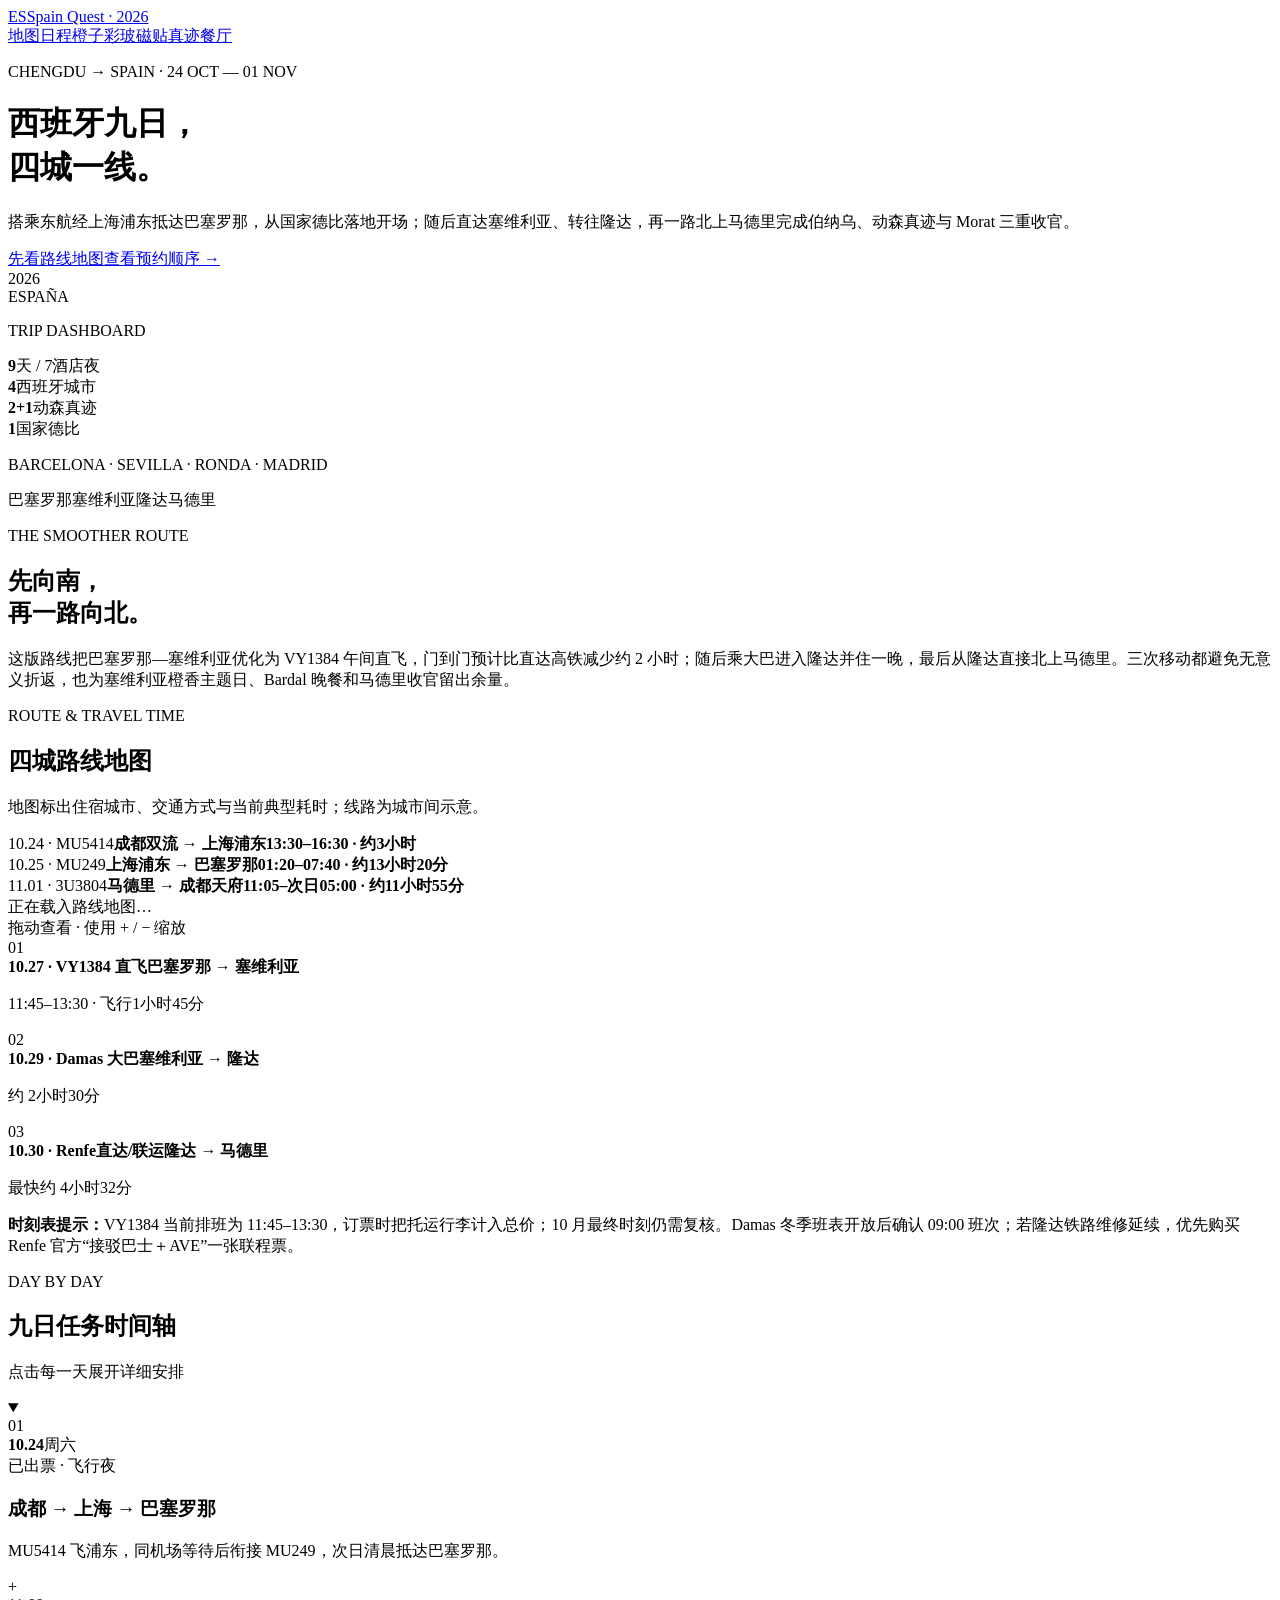
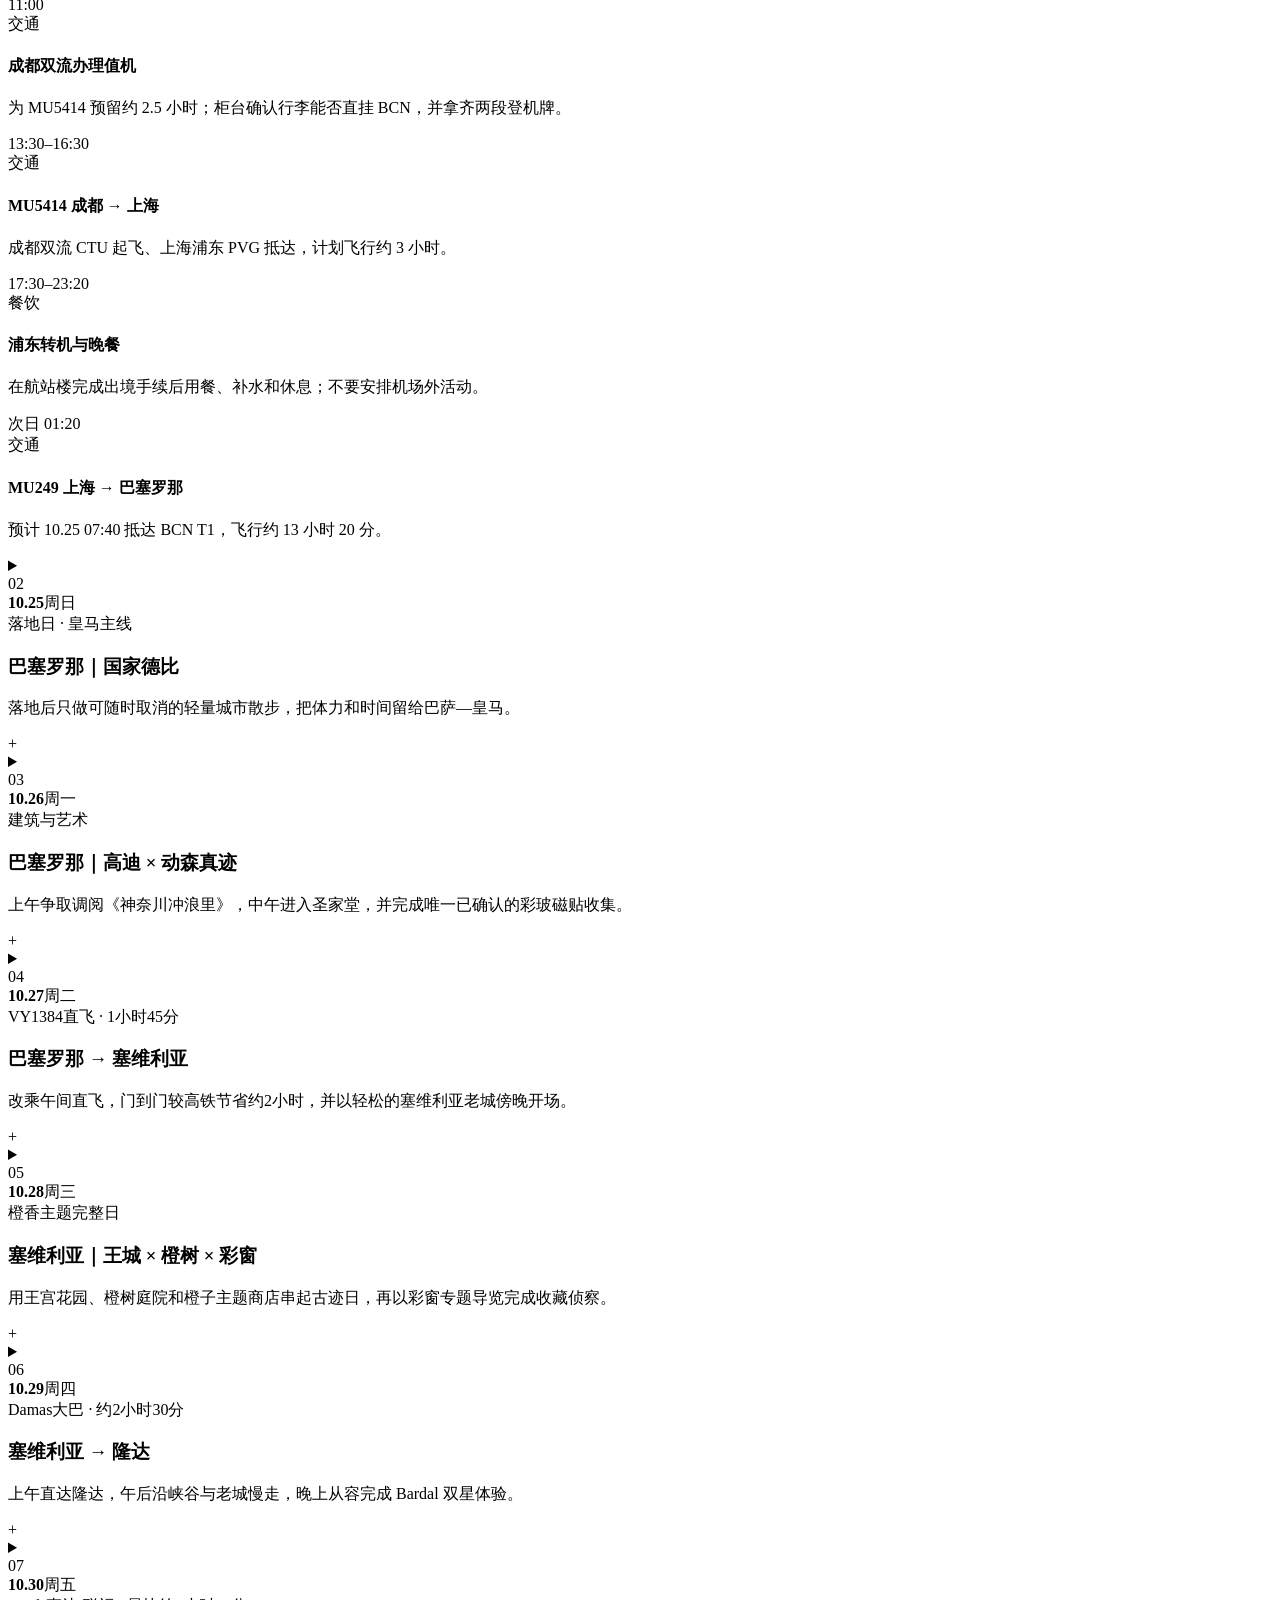
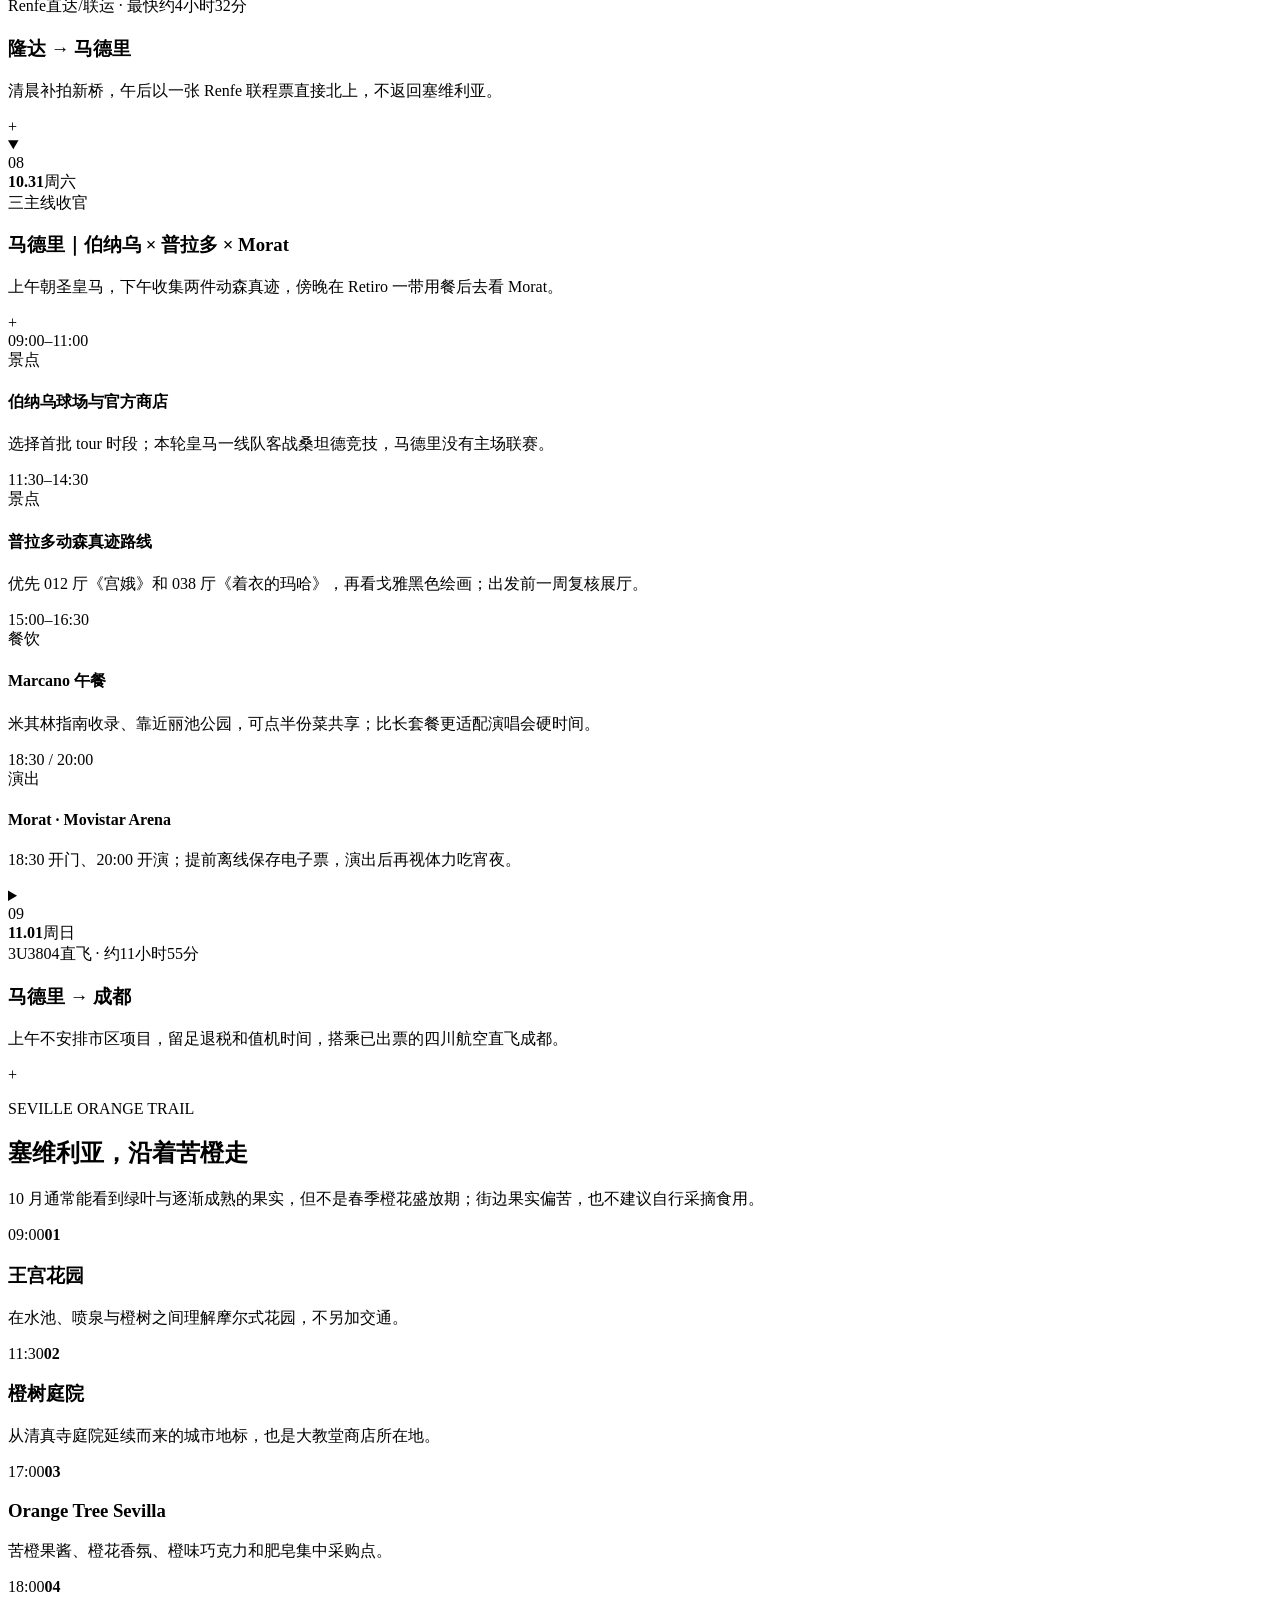
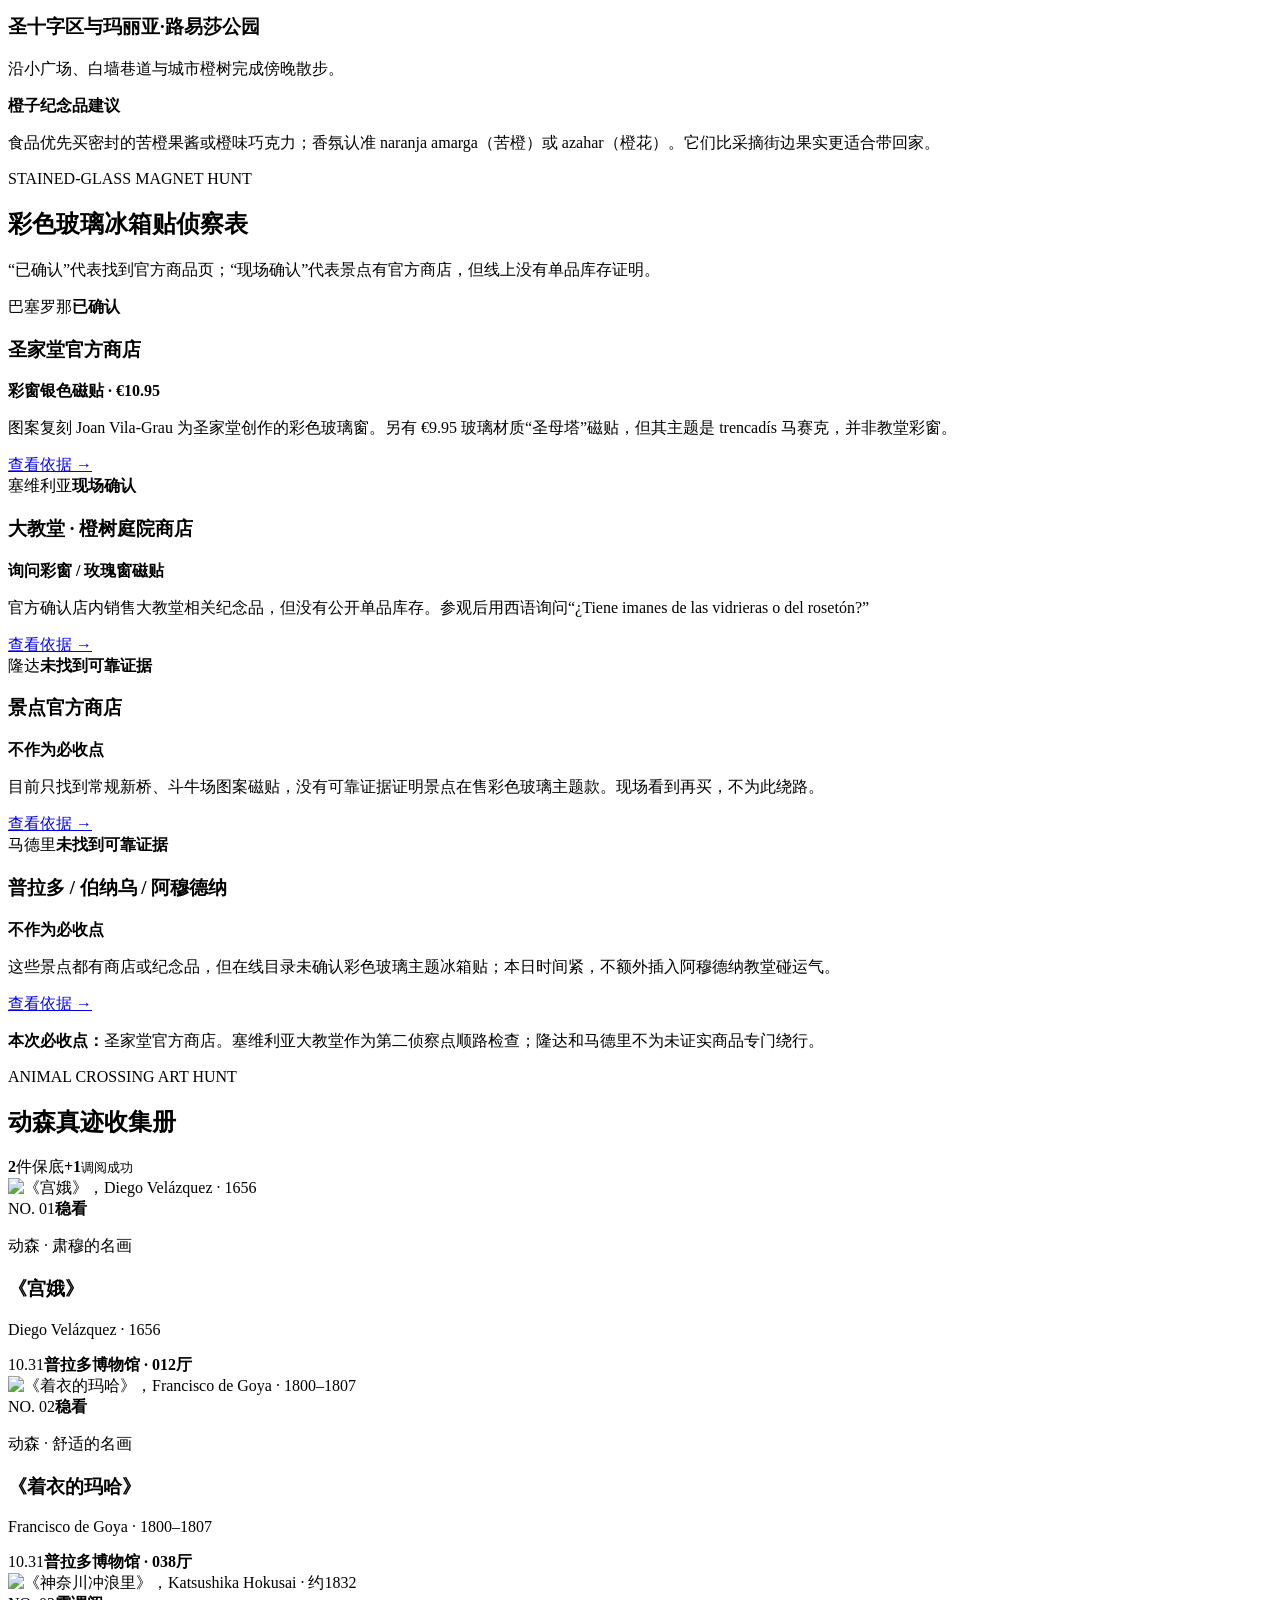
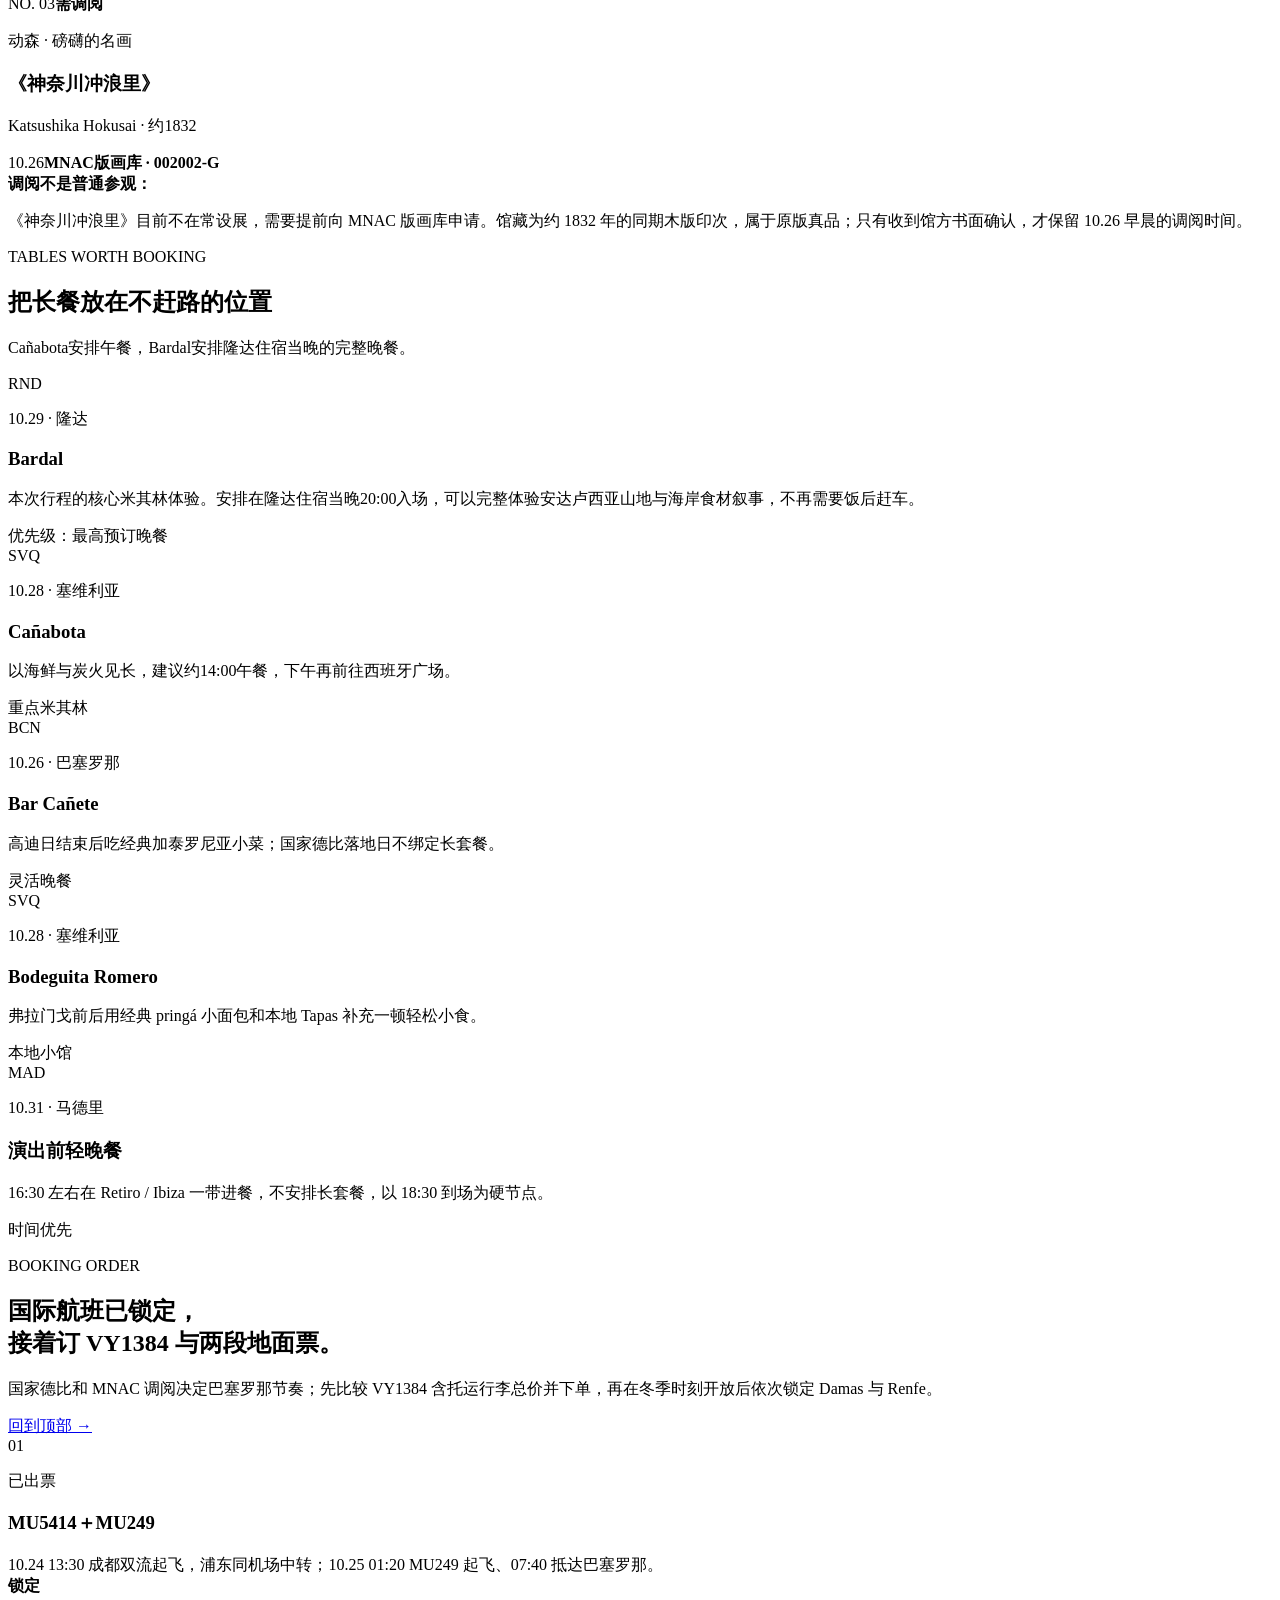
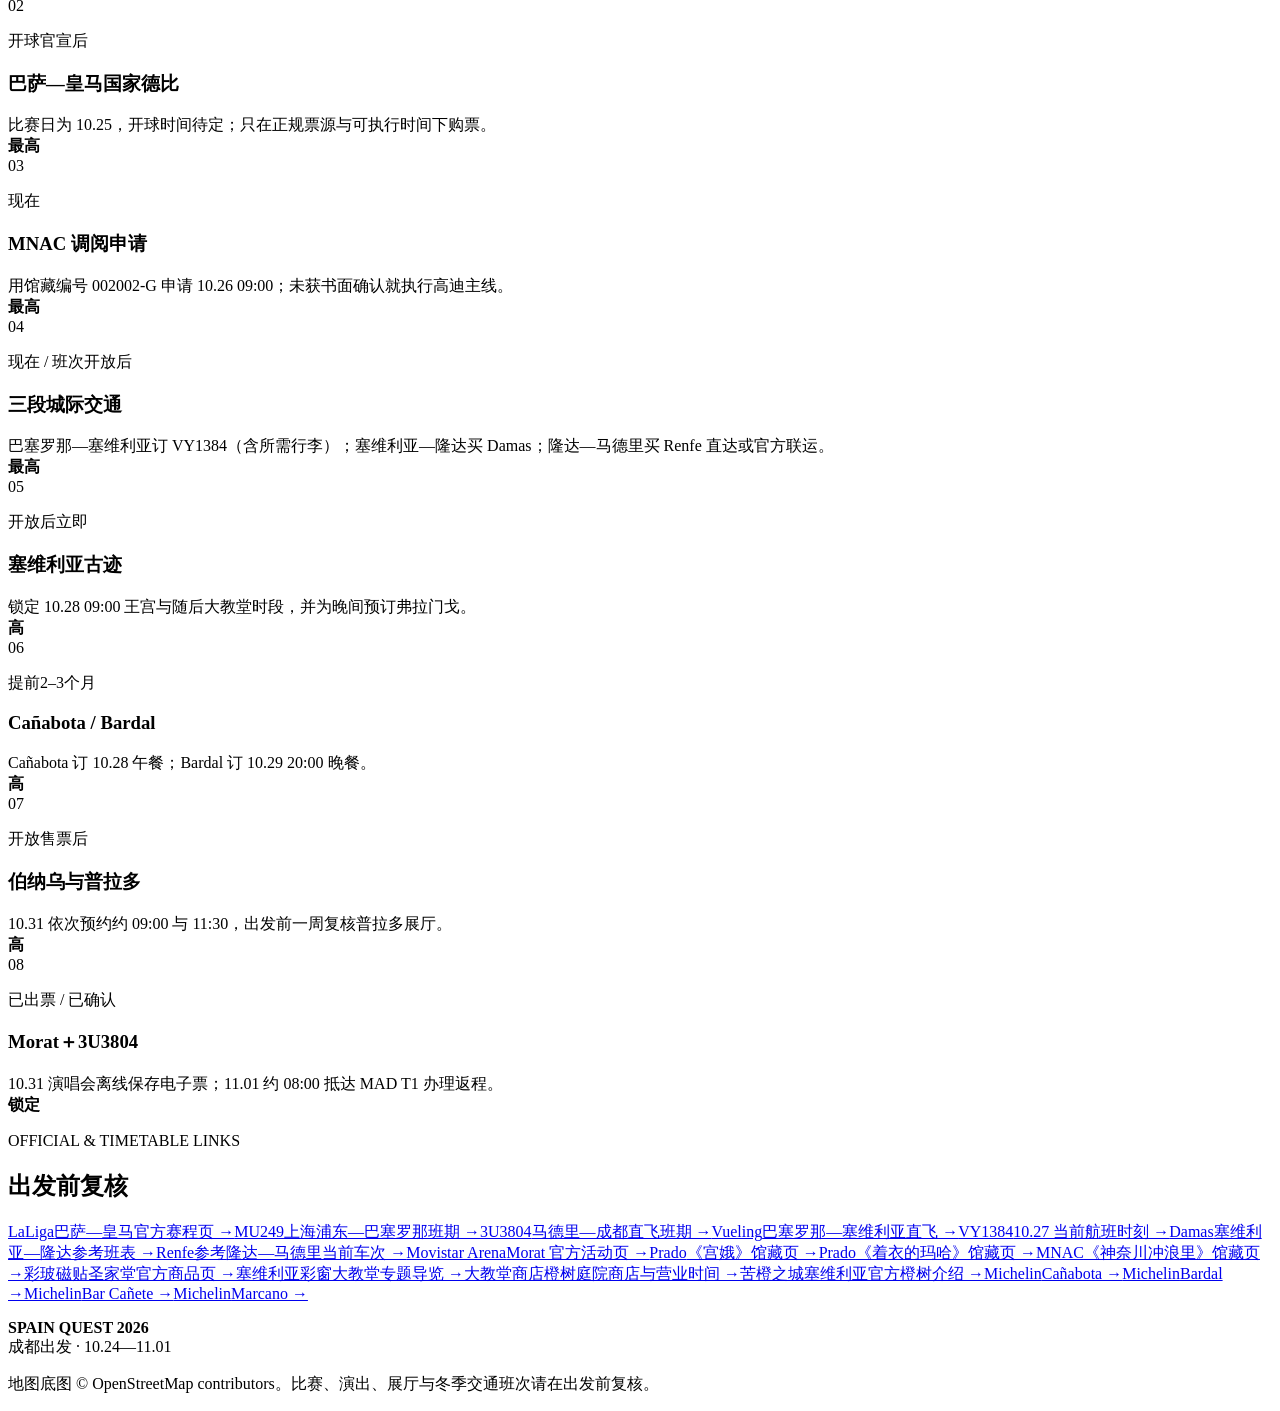
==== commit e36c4787: "Add daily city guide and souvenir stops" ====
--- a/index.html
+++ b/index.html
@@ -1 +1 @@
-<!DOCTYPE html><html lang="zh-CN"><head><meta charSet="utf-8"/><meta name="viewport" content="width=device-width, initial-scale=1"/><link rel="preload" href="/spain-trip-2026/art/las-meninas.jpg" as="image"/><link rel="preload" href="/spain-trip-2026/art/clothed-maja.jpg" as="image"/><link rel="preload" href="/spain-trip-2026/art/great-wave.jpg" as="image"/><link rel="stylesheet" href="/spain-trip-2026/_next/static/chunks/0qizwx83q.5_-.css" data-precedence="next"/><link rel="preload" as="script" fetchPriority="low" href="/spain-trip-2026/_next/static/chunks/0ht900cau6_ur.js"/><script src="/spain-trip-2026/_next/static/chunks/17o5vn3hqj54d.js" async=""></script><script src="/spain-trip-2026/_next/static/chunks/07lhk_q6pmm3r.js" async=""></script><script src="/spain-trip-2026/_next/static/chunks/turbopack-17mcpjduuu99j.js" async=""></script><script src="/spain-trip-2026/_next/static/chunks/0dbhjjzl8qfwv.js" async=""></script><script src="/spain-trip-2026/_next/static/chunks/0orq.74p.95w6.js" async=""></script><meta name="theme-color" content="#0d2233"/><title>西班牙九日行程｜皇马 × 安达卢西亚 × 动森真迹</title><meta name="description" content="2026年10月24日至11月1日，搭乘MU5414与MU249经上海抵达巴塞罗那，游览塞维利亚、隆达与马德里，并搭乘3U3804返回成都的西班牙旅行计划。"/><script src="/spain-trip-2026/_next/static/chunks/03~yq9q893hmn.js" noModule=""></script></head><body><div hidden=""><!--$--><!--/$--></div><main><header class="hero" id="top"><nav class="nav shell" aria-label="页面导航"><a class="brand" href="#top" aria-label="返回顶部"><span class="brandMark">ES</span><span>Spain Quest · 2026</span></a><div class="navLinks"><a href="#map">地图</a><a href="#route">日程</a><a href="#museum">真迹</a><a href="#food">餐厅</a><a href="#book">预约</a></div></nav><div class="heroGrid shell"><div class="heroCopy"><p class="eyebrow">CHENGDU → SPAIN · 24 OCT — 01 NOV</p><h1>西班牙九日，<br/><span>四城一线。</span></h1><p class="heroLead">搭乘东航经上海浦东抵达巴塞罗那，从国家德比落地开场；随后直达塞维利亚、转往隆达，再一路北上马德里完成伯纳乌、动森真迹与 Morat 三重收官。</p><div class="heroActions"><a class="primaryButton" href="#map">先看路线地图</a><a class="textButton" href="#book">查看预约顺序 <span>→</span></a></div></div><div class="questBoard" aria-label="旅行目标概览"><div class="passportStamp">2026<br/>ESPAÑA</div><p class="questLabel">TRIP DASHBOARD</p><div class="questMetric large"><strong>9</strong><span>天 / 7酒店夜</span></div><div class="questRow"><div class="questMetric"><strong>4</strong><span>西班牙城市</span></div><div class="questMetric"><strong>2+1</strong><span>动森真迹</span></div><div class="questMetric"><strong>1</strong><span>国家德比</span></div></div><div class="progressLine"><span></span></div><p class="questFoot">BARCELONA · SEVILLA · RONDA · MADRID</p></div></div><div class="routeRibbon" aria-hidden="true"><span>巴塞罗那</span><i></i><span>塞维利亚</span><i></i><span>隆达</span><i></i><span>马德里</span></div></header><section class="section shell intro" aria-labelledby="overview-title"><div><p class="sectionKicker">THE SMOOTHER ROUTE</p><h2 id="overview-title">先向南，<br/>再一路向北。</h2></div><p class="sectionIntro">这版路线从巴塞罗那直达塞维利亚，完整游览王城后乘大巴进入隆达并住一晚，最后从隆达直接北上马德里。西班牙境内只移动三次，不需要返回塞维利亚，也为 Bardal 晚餐和马德里收官留出充足余量。</p></section><section class="mapSection" id="map" aria-labelledby="map-title"><div class="shell"><div class="sectionHead mapHead"><div><p class="sectionKicker light">ROUTE &amp; TRAVEL TIME</p><h2 id="map-title">四城路线地图</h2></div><p>地图标出住宿城市、交通方式与当前典型耗时；线路为城市间示意。</p></div><div class="flightStrip" aria-label="已出票国际航班与耗时"><div><span>10.24 · MU5414</span><strong>成都双流 → 上海浦东</strong><b>13:30–16:30 · 约3小时</b></div><div><span>10.25 · MU249</span><strong>上海浦东 → 巴塞罗那</strong><b>01:20–07:40 · 约13小时20分</b></div><div><span>11.01 · 3U3804</span><strong>马德里 → 成都天府</strong><b>11:05–次日05:00 · 约11小时55分</b></div></div><div class="routeMapFrame"><div class="routeMap" aria-label="巴塞罗那、塞维利亚、隆达和马德里的交互路线地图"></div><div class="mapLoading">正在载入路线地图…</div><div class="mapHint">拖动查看 · 使用 + / − 缩放</div></div><div class="transportLegend" aria-label="西班牙城际交通摘要"><article><span>01</span><div><b>10.27 · AVE 直达</b><strong>巴塞罗那 → 塞维利亚</strong><p>约 6小时17–28分</p></div></article><article><span>02</span><div><b>10.29 · Damas 大巴</b><strong>塞维利亚 → 隆达</strong><p>约 2小时30分</p></div></article><article><span>03</span><div><b>10.30 · Renfe直达/联运</b><strong>隆达 → 马德里</strong><p>最快约 4小时32分</p></div></article></div><p class="timetableNote"><strong>时刻表提示：</strong>10 月底冬季班次尚未全部开放。AVE 与 Damas 时刻需在售票开放后复核；若隆达铁路维修延续，优先购买 Renfe 官方“接驳巴士＋AVE”一张联程票。</p></div></section><section class="routeSection" id="route" aria-labelledby="route-title"><div class="shell"><div class="sectionHead"><div><p class="sectionKicker">DAY BY DAY</p><h2 id="route-title">九日任务时间轴</h2></div><p>点击每一天展开详细安排</p></div><div class="timeline"><details class="dayCard" open=""><summary><div class="dayIndex">01</div><div class="dateBlock"><strong>10.24</strong><span>周六</span></div><div class="dayTitle"><span class="tag">已出票 · 飞行夜</span><h3>成都 → 上海 → 巴塞罗那</h3><p>MU5414 飞浦东，同机场等待后衔接 MU249，次日清晨抵达巴塞罗那。</p></div><div class="expandIcon" aria-hidden="true">+</div></summary><div class="dayDetails"><ol><li>13:30 搭乘东方航空 MU5414：成都双流 CTU → 上海浦东 PVG，预计 16:30 抵达，飞行约 3 小时。</li><li>浦东机场内中转约 8 小时 50 分钟；确认两段在同一订单、行李直挂 BCN，并在上海完成国际出境手续。</li><li>10.25 01:20 搭乘 MU249：上海浦东 → 巴塞罗那 T1，预计 07:40 抵达，飞行约 13 小时 20 分；联程总耗时约 25 小时 10 分。</li></ol></div></details><details class="dayCard"><summary><div class="dayIndex">02</div><div class="dateBlock"><strong>10.25</strong><span>周日</span></div><div class="dayTitle"><span class="tag">落地日 · 皇马主线</span><h3>巴塞罗那｜国家德比</h3><p>07:40落地后轻量适应，按官宣时间前往诺坎普看巴萨—皇马。</p></div><div class="expandIcon" aria-hidden="true">+</div></summary><div class="dayDetails"><ol><li>抵达后前往 Eixample / Passeig de Gràcia 一带寄存行李；上午只安排哥特区与 Born 区轻松散步。</li><li>巴塞罗那对皇家马德里的联赛已定于本日举行，但开球时间仍待官方确认；只从俱乐部或 LaLiga 认可渠道购票。</li><li>不安排不可退的上午门票；如果航班或入境延误，其他项目全部取消，优先保证国家德比。</li></ol></div></details><details class="dayCard"><summary><div class="dayIndex">03</div><div class="dateBlock"><strong>10.26</strong><span>周一</span></div><div class="dayTitle"><span class="tag">建筑与艺术</span><h3>巴塞罗那｜高迪 × 动森真迹</h3><p>先争取调阅《神奈川冲浪里》，再串联圣家堂与高迪建筑。</p></div><div class="expandIcon" aria-hidden="true">+</div></summary><div class="dayDetails"><ol><li>09:00 MNAC 版画库预约调阅《神奈川冲浪里》，馆藏编号 002002-G；未获书面确认则改看常设展。</li><li>约 12:00 预约圣家堂，下午前往古埃尔公园；回程沿 Passeig de Gràcia 看米拉之家与巴特罗之家外观。</li><li>晚餐选择 Bar Cañete 等加泰罗尼亚小馆；国家德比次日不安排过早起床项目。</li></ol></div></details><details class="dayCard"><summary><div class="dayIndex">04</div><div class="dateBlock"><strong>10.27</strong><span>周二</span></div><div class="dayTitle"><span class="tag">AVE 直达 · 约 6小时17分</span><h3>巴塞罗那 → 塞维利亚</h3><p>上午补充毕加索与Born区，下午乘直达高铁进入安达卢西亚。</p></div><div class="expandIcon" aria-hidden="true">+</div></summary><div class="dayDetails"><ol><li>上午参观毕加索博物馆、Born 区或圣卡特琳娜市场，中午回酒店取行李。</li><li>优先选择下午的 Barcelona Sants → Sevilla Santa Justa 直达 AVE；当前直达车约 6 小时 17–28 分，冬季准确班次开放后锁定。</li><li>若没有合适的下午直达列车，备选为 08:30 左右直达高铁，或 18:00 后巴塞罗那—塞维利亚直飞；本晚住 Santa Cruz / Arenal。</li></ol></div></details><details class="dayCard"><summary><div class="dayIndex">05</div><div class="dateBlock"><strong>10.28</strong><span>周三</span></div><div class="dayTitle"><span class="tag">王宫 · 教堂 · 弗拉门戈</span><h3>塞维利亚｜王城完整日</h3><p>把完整一天留给塞维利亚核心古迹，并安排Cañabota午餐。</p></div><div class="expandIcon" aria-hidden="true">+</div></summary><div class="dayDetails"><ol><li>09:00 塞维利亚王宫，随后参观大教堂与吉拉达塔；门票均建议选择最早时段。</li><li>14:00 预订 Cañabota 午餐，下午前往西班牙广场与玛丽亚·路易莎公园。</li><li>20:30 观看弗拉门戈；表演后在 Santa Cruz 吃轻量 Tapas，不影响次日上午转场。</li></ol></div></details><details class="dayCard"><summary><div class="dayIndex">06</div><div class="dateBlock"><strong>10.29</strong><span>周四</span></div><div class="dayTitle"><span class="tag">Damas大巴 · 约 2小时30分</span><h3>塞维利亚 → 隆达</h3><p>上午直达隆达，下午走新桥与峡谷，晚上从容体验Bardal。</p></div><div class="expandIcon" aria-hidden="true">+</div></summary><div class="dayDetails"><ol><li>参考 09:00 从 Prado de San Sebastián 出发的 Damas 直达大巴，约 11:30 抵达隆达；冬季班表开放后复核。</li><li>入住新桥 / Plaza de España 附近，下午走峡谷步道、老城与 Alameda del Tajo 日落。</li><li>20:00 预订 Bardal 晚餐；因为当晚住隆达，可以完整体验套餐，不再需要饭后赶车。</li></ol></div></details><details class="dayCard"><summary><div class="dayIndex">07</div><div class="dateBlock"><strong>10.30</strong><span>周五</span></div><div class="dayTitle"><span class="tag">Renfe直达/联运 · 最快约 4小时32分</span><h3>隆达 → 马德里</h3><p>清晨再看新桥，下午直接北上马德里，不返回塞维利亚。</p></div><div class="expandIcon" aria-hidden="true">+</div></summary><div class="dayDetails"><ol><li>上午参观斗牛场、Mondragón 宫或清晨新桥观景点，13:00 左右午餐后取行李。</li><li>当前可参考约 16:26 隆达出发、20:58 抵达 Madrid Atocha 的直达模式，最快约 4 小时 32 分。</li><li>如线路维修延续，购买 Renfe 一张联程票，执行隆达—Antequera Santa Ana 接驳巴士＋AVE；不要自行拼接短换乘。</li></ol></div></details><details class="dayCard" open=""><summary><div class="dayIndex">08</div><div class="dateBlock"><strong>10.31</strong><span>周六</span></div><div class="dayTitle"><span class="tag">三主线收官</span><h3>马德里｜伯纳乌 × 普拉多 × Morat</h3><p>上午朝圣皇马，下午收集两件动森真迹，晚上看Morat。</p></div><div class="expandIcon" aria-hidden="true">+</div></summary><div class="dayDetails"><ol><li>09:00–11:00 伯纳乌球场与官方商店；本轮皇马一线队客战桑坦德竞技，马德里没有主场联赛。</li><li>11:30–15:30 普拉多博物馆：012 厅《宫娥》与 038 厅《着衣的玛哈》，出发前一周复核展厅。</li><li>16:30 提前晚餐，18:30 前往 Movistar Arena；官方信息为 18:30 开门、20:00 Morat 开演。</li></ol></div></details><details class="dayCard"><summary><div class="dayIndex">09</div><div class="dateBlock"><strong>11.01</strong><span>周日</span></div><div class="dayTitle"><span class="tag">3U3804直飞 · 约 11小时55分</span><h3>马德里 → 成都</h3><p>上午不安排市区项目，搭乘已出票的四川航空直飞成都。</p></div><div class="expandIcon" aria-hidden="true">+</div></summary><div class="dayDetails"><ol><li>08:00 左右抵达马德里机场 T1，办理四川航空 3U3804 值机和退税手续。</li><li>当前计划 11:05 从 Madrid MAD 起飞，次日 05:00 抵达成都天府 TFU；飞行约 11 小时 55 分。</li><li>前一晚完成线上值机并核对航站楼；以电子客票和航空公司临近出发通知为最终依据。</li></ol></div></details></div></div></section><section class="museumSection" id="museum" aria-labelledby="museum-title"><div class="shell"><div class="museumHero"><div><p class="sectionKicker light">ANIMAL CROSSING ART HUNT</p><h2 id="museum-title">动森真迹收集册</h2></div><div class="collectionScore"><strong>2</strong><span>件保底</span><b>+1</b><small>调阅成功</small></div></div><div class="artGrid"><article class="artCard"><div class="artImage portrait"><img src="/spain-trip-2026/art/las-meninas.jpg" alt="《宫娥》，Diego Velázquez · 1656"/></div><div class="artCardBody"><div class="artMeta"><span>NO. <!-- -->01</span><b>稳看</b></div><p class="gameName">动森 · <!-- -->肃穆的名画</p><h3>《宫娥》</h3><p>Diego Velázquez · 1656</p><div class="artLocation"><span>10.31</span><strong>普拉多博物馆 · 012厅</strong></div></div></article><article class="artCard"><div class="artImage landscape"><img src="/spain-trip-2026/art/clothed-maja.jpg" alt="《着衣的玛哈》，Francisco de Goya · 1800–1807"/></div><div class="artCardBody"><div class="artMeta"><span>NO. <!-- -->02</span><b>稳看</b></div><p class="gameName">动森 · <!-- -->舒适的名画</p><h3>《着衣的玛哈》</h3><p>Francisco de Goya · 1800–1807</p><div class="artLocation"><span>10.31</span><strong>普拉多博物馆 · 038厅</strong></div></div></article><article class="artCard"><div class="artImage landscape"><img src="/spain-trip-2026/art/great-wave.jpg" alt="《神奈川冲浪里》，Katsushika Hokusai · 约1832"/></div><div class="artCardBody"><div class="artMeta"><span>NO. <!-- -->03</span><b>需调阅</b></div><p class="gameName">动森 · <!-- -->磅礴的名画</p><h3>《神奈川冲浪里》</h3><p>Katsushika Hokusai · 约1832</p><div class="artLocation"><span>10.26</span><strong>MNAC版画库 · 002002-G</strong></div></div></article></div><div class="museumNote"><strong>调阅不是普通参观：</strong><p>《神奈川冲浪里》目前不在常设展，需要提前向 MNAC 版画库申请。馆藏为约 1832 年的同期木版印次，属于原版真品；只有收到馆方书面确认，才保留 10.26 早晨的调阅时间。</p></div></div></section><section class="foodSection shell" id="food" aria-labelledby="food-title"><div class="sectionHead foodHead"><div><p class="sectionKicker">TABLES WORTH BOOKING</p><h2 id="food-title">把长餐放在不赶路的位置</h2></div><p>Cañabota安排午餐，Bardal安排隆达住宿当晚的完整晚餐。</p></div><div class="foodGrid"><article class="foodFeature"><span class="cityCode">RND</span><p>10.29 · 隆达</p><h3>Bardal</h3><p class="foodDesc">本次行程的核心米其林体验。安排在隆达住宿当晚20:00入场，可以完整体验安达卢西亚山地与海岸食材叙事，不再需要饭后赶车。</p><div><span>优先级：最高</span><span>预订晚餐</span></div></article><article class="foodCard"><span class="cityCode">SVQ</span><p>10.28 · 塞维利亚</p><h3>Cañabota</h3><p>以海鲜与炭火见长，建议约14:00午餐，下午再前往西班牙广场。</p><span class="foodTag">重点米其林</span></article><article class="foodCard"><span class="cityCode">BCN</span><p>10.26 · 巴塞罗那</p><h3>Bar Cañete</h3><p>高迪日结束后吃经典加泰罗尼亚小菜；国家德比落地日不绑定长套餐。</p><span class="foodTag">灵活晚餐</span></article><article class="foodCard casual"><span class="cityCode">SVQ</span><p>10.28 · 塞维利亚</p><h3>Bodeguita Romero</h3><p>弗拉门戈前后用经典 pringá 小面包和本地 Tapas 补充一顿轻松小食。</p><span class="foodTag">本地小馆</span></article><article class="foodCard"><span class="cityCode">MAD</span><p>10.31 · 马德里</p><h3>演出前轻晚餐</h3><p>16:30 左右在 Retiro / Ibiza 一带进餐，不安排长套餐，以 18:30 到场为硬节点。</p><span class="foodTag">时间优先</span></article></div></section><section class="bookingSection" id="book" aria-labelledby="book-title"><div class="shell bookingGrid"><div class="bookingCopy"><p class="sectionKicker light">BOOKING ORDER</p><h2 id="book-title">航班已锁定，<br/>接着买三段城际票。</h2><p>国家德比和 MNAC 调阅决定巴塞罗那节奏；冬季交通时刻开放后，按地图顺序锁定巴塞罗那—塞维利亚、塞维利亚—隆达与隆达—马德里。</p><a href="#top" class="backTop">回到顶部 →</a></div><div class="bookingList"><article><span class="bookingNum">01</span><div><p>已出票</p><h3>MU5414＋MU249</h3><span>10.24 13:30 成都双流起飞，浦东同机场中转；10.25 01:20 MU249 起飞、07:40 抵达巴塞罗那。</span></div><b>锁定</b></article><article><span class="bookingNum">02</span><div><p>开球官宣后</p><h3>巴萨—皇马国家德比</h3><span>比赛日为 10.25，开球时间待定；只在正规票源与可执行时间下购票。</span></div><b>最高</b></article><article><span class="bookingNum">03</span><div><p>现在</p><h3>MNAC 调阅申请</h3><span>用馆藏编号 002002-G 申请 10.26 09:00；未获书面确认就执行高迪主线。</span></div><b>最高</b></article><article><span class="bookingNum">04</span><div><p>冬季班次开放后</p><h3>三段城际交通</h3><span>巴塞罗那—塞维利亚优先直达 AVE；塞维利亚—隆达买 Damas；隆达—马德里买 Renfe 直达或官方联运。</span></div><b>最高</b></article><article><span class="bookingNum">05</span><div><p>开放后立即</p><h3>塞维利亚古迹</h3><span>锁定 10.28 09:00 王宫与随后大教堂时段，并为晚间预订弗拉门戈。</span></div><b>高</b></article><article><span class="bookingNum">06</span><div><p>提前2–3个月</p><h3>Cañabota / Bardal</h3><span>Cañabota 订 10.28 午餐；Bardal 订 10.29 20:00 晚餐。</span></div><b>高</b></article><article><span class="bookingNum">07</span><div><p>开放售票后</p><h3>伯纳乌与普拉多</h3><span>10.31 依次预约约 09:00 与 11:30，出发前一周复核普拉多展厅。</span></div><b>高</b></article><article><span class="bookingNum">08</span><div><p>已出票 / 已确认</p><h3>Morat＋3U3804</h3><span>10.31 演唱会离线保存电子票；11.01 约 08:00 抵达 MAD T1 办理返程。</span></div><b>锁定</b></article></div></div></section><section class="sources shell" aria-labelledby="sources-title"><p class="sectionKicker">OFFICIAL &amp; TIMETABLE LINKS</p><h2 id="sources-title">出发前复核</h2><div class="sourceGrid"><a href="https://www.laliga.com/partido/temporada-2026-2027-laliga-ea-sports-fc-barcelona-real-madrid-10" target="_blank" rel="noreferrer"><span>LaLiga</span>巴萨—皇马官方赛程页 →</a><a href="https://zbordirect.com/en/tools/schedule?departure_city=SHA&amp;arrival_city=BCN" target="_blank" rel="noreferrer"><span>MU249</span>上海浦东—巴塞罗那班期 →</a><a href="https://www.flightconnections.com/flights-from-mad-to-tfu" target="_blank" rel="noreferrer"><span>3U3804</span>马德里—成都直飞班期 →</a><a href="https://www.renfe.com/es/en/inspirate/rutas/barcelona-sevilla" target="_blank" rel="noreferrer"><span>Renfe</span>巴塞罗那—塞维利亚路线 →</a><a href="https://damas-sa.es/wp-content/uploads/2026/06/HoraVer26V2.pdf" target="_blank" rel="noreferrer"><span>Damas</span>塞维利亚—隆达参考班表 →</a><a href="https://www.thetrainline.com/en/train-times/ronda-to-madrid" target="_blank" rel="noreferrer"><span>Renfe参考</span>隆达—马德里当前车次 →</a><a href="https://www.movistararena.es/programacion/evento/morat-yem-world-tour/31-10-2026/20%3A00/informacion" target="_blank" rel="noreferrer"><span>Movistar Arena</span>Morat 官方活动页 →</a><a href="https://www.museodelprado.es/en/the-collection/art-work/the-family-of-felipe-iv-or-las-meninas/9fdc7800-9ade-48b0-ab8b-edee94ea877f" target="_blank" rel="noreferrer"><span>Prado</span>《宫娥》馆藏页 →</a><a href="https://www.museodelprado.es/en/the-collection/art-work/la-maja-vestida/a3121efc-6924-454c-8a9f-e4320f26d3d0" target="_blank" rel="noreferrer"><span>Prado</span>《着衣的玛哈》馆藏页 →</a><a href="https://www.museunacional.cat/en/colleccio/great-wave-kanagawa/katsushika-hokusai/002002-g" target="_blank" rel="noreferrer"><span>MNAC</span>《神奈川冲浪里》馆藏页 →</a></div></section><footer><div class="shell footerInner"><p><strong>SPAIN QUEST 2026</strong><br/>成都出发 · 10.24—11.01</p><p>地图底图 © OpenStreetMap contributors。比赛、演出、展厅与冬季交通班次请在出发前复核。</p></div></footer></main><!--$--><!--/$--><script src="/spain-trip-2026/_next/static/chunks/0ht900cau6_ur.js" id="_R_" async=""></script><script>(self.__next_f=self.__next_f||[]).push([0])</script><script>self.__next_f.push([1,"1:\"$Sreact.fragment\"\n2:I[39756,[\"/spain-trip-2026/_next/static/chunks/0dbhjjzl8qfwv.js\"],\"default\"]\n3:I[37457,[\"/spain-trip-2026/_next/static/chunks/0dbhjjzl8qfwv.js\"],\"default\"]\ne:I[68027,[\"/spain-trip-2026/_next/static/chunks/0dbhjjzl8qfwv.js\"],\"default\",1]\n:HL[\"/spain-trip-2026/_next/static/chunks/0qizwx83q.5_-.css\",\"style\"]\n"])</script><script>self.__next_f.push([1,"0:{\"P\":null,\"c\":[\"\",\"\"],\"q\":\"\",\"i\":false,\"f\":[[[\"\",{\"children\":[\"__PAGE__\",{}]},\"$undefined\",\"$undefined\",16],[[\"$\",\"$1\",\"c\",{\"children\":[[[\"$\",\"link\",\"0\",{\"rel\":\"stylesheet\",\"href\":\"/spain-trip-2026/_next/static/chunks/0qizwx83q.5_-.css\",\"precedence\":\"next\",\"crossOrigin\":\"$undefined\",\"nonce\":\"$undefined\"}],[\"$\",\"script\",\"script-0\",{\"src\":\"/spain-trip-2026/_next/static/chunks/0dbhjjzl8qfwv.js\",\"async\":true,\"nonce\":\"$undefined\"}]],[\"$\",\"html\",null,{\"lang\":\"zh-CN\",\"children\":[\"$\",\"body\",null,{\"children\":[\"$\",\"$L2\",null,{\"parallelRouterKey\":\"children\",\"error\":\"$undefined\",\"errorStyles\":\"$undefined\",\"errorScripts\":\"$undefined\",\"template\":[\"$\",\"$L3\",null,{}],\"templateStyles\":\"$undefined\",\"templateScripts\":\"$undefined\",\"notFound\":[[[\"$\",\"title\",null,{\"children\":\"404: This page could not be found.\"}],[\"$\",\"div\",null,{\"style\":{\"fontFamily\":\"system-ui,\\\"Segoe UI\\\",Roboto,Helvetica,Arial,sans-serif,\\\"Apple Color Emoji\\\",\\\"Segoe UI Emoji\\\"\",\"height\":\"100vh\",\"textAlign\":\"center\",\"display\":\"flex\",\"flexDirection\":\"column\",\"alignItems\":\"center\",\"justifyContent\":\"center\"},\"children\":[\"$\",\"div\",null,{\"children\":[[\"$\",\"style\",null,{\"dangerouslySetInnerHTML\":{\"__html\":\"body{color:#000;background:#fff;margin:0}.next-error-h1{border-right:1px solid rgba(0,0,0,.3)}@media (prefers-color-scheme:dark){body{color:#fff;background:#000}.next-error-h1{border-right:1px solid rgba(255,255,255,.3)}}\"}}],[\"$\",\"h1\",null,{\"className\":\"next-error-h1\",\"style\":{\"display\":\"inline-block\",\"margin\":\"0 20px 0 0\",\"padding\":\"0 23px 0 0\",\"fontSize\":24,\"fontWeight\":500,\"verticalAlign\":\"top\",\"lineHeight\":\"49px\"},\"children\":404}],[\"$\",\"div\",null,{\"style\":{\"display\":\"inline-block\"},\"children\":[\"$\",\"h2\",null,{\"style\":{\"fontSize\":14,\"fontWeight\":400,\"lineHeight\":\"49px\",\"margin\":0},\"children\":\"This page could not be found.\"}]}]]}]}]],[]],\"forbidden\":\"$undefined\",\"unauthorized\":\"$undefined\"}]}]}]]}],{\"children\":[[\"$\",\"$1\",\"c\",{\"children\":[[\"$\",\"main\",null,{\"children\":[[\"$\",\"header\",null,{\"className\":\"hero\",\"id\":\"top\",\"children\":[[\"$\",\"nav\",null,{\"className\":\"nav shell\",\"aria-label\":\"页面导航\",\"children\":[[\"$\",\"a\",null,{\"className\":\"brand\",\"href\":\"#top\",\"aria-label\":\"返回顶部\",\"children\":[[\"$\",\"span\",null,{\"className\":\"brandMark\",\"children\":\"ES\"}],[\"$\",\"span\",null,{\"children\":\"Spain Quest · 2026\"}]]}],[\"$\",\"div\",null,{\"className\":\"navLinks\",\"children\":[[\"$\",\"a\",null,{\"href\":\"#map\",\"children\":\"地图\"}],[\"$\",\"a\",null,{\"href\":\"#route\",\"children\":\"日程\"}],[\"$\",\"a\",null,{\"href\":\"#museum\",\"children\":\"真迹\"}],[\"$\",\"a\",null,{\"href\":\"#food\",\"children\":\"餐厅\"}],[\"$\",\"a\",null,{\"href\":\"#book\",\"children\":\"预约\"}]]}]]}],[\"$\",\"div\",null,{\"className\":\"heroGrid shell\",\"children\":[[\"$\",\"div\",null,{\"className\":\"heroCopy\",\"children\":[[\"$\",\"p\",null,{\"className\":\"eyebrow\",\"children\":\"CHENGDU → SPAIN · 24 OCT — 01 NOV\"}],[\"$\",\"h1\",null,{\"children\":[\"西班牙九日，\",[\"$\",\"br\",null,{}],[\"$\",\"span\",null,{\"children\":\"四城一线。\"}]]}],[\"$\",\"p\",null,{\"className\":\"heroLead\",\"children\":\"搭乘东航经上海浦东抵达巴塞罗那，从国家德比落地开场；随后直达塞维利亚、转往隆达，再一路北上马德里完成伯纳乌、动森真迹与 Morat 三重收官。\"}],[\"$\",\"div\",null,{\"className\":\"heroActions\",\"children\":[[\"$\",\"a\",null,{\"className\":\"primaryButton\",\"href\":\"#map\",\"children\":\"先看路线地图\"}],[\"$\",\"a\",null,{\"className\":\"textButton\",\"href\":\"#book\",\"children\":[\"查看预约顺序 \",[\"$\",\"span\",null,{\"children\":\"→\"}]]}]]}]]}],[\"$\",\"div\",null,{\"className\":\"questBoard\",\"aria-label\":\"旅行目标概览\",\"children\":[[\"$\",\"div\",null,{\"className\":\"passportStamp\",\"children\":[\"2026\",[\"$\",\"br\",null,{}],\"ESPAÑA\"]}],[\"$\",\"p\",null,{\"className\":\"questLabel\",\"children\":\"TRIP DASHBOARD\"}],[\"$\",\"div\",null,{\"className\":\"questMetric large\",\"children\":[[\"$\",\"strong\",null,{\"children\":\"9\"}],[\"$\",\"span\",null,{\"children\":\"天 / 7酒店夜\"}]]}],[\"$\",\"div\",null,{\"className\":\"questRow\",\"children\":[[\"$\",\"div\",null,{\"className\":\"questMetric\",\"children\":[[\"$\",\"strong\",null,{\"children\":\"4\"}],[\"$\",\"span\",null,{\"children\":\"西班牙城市\"}]]}],[\"$\",\"div\",null,{\"className\":\"questMetric\",\"children\":[[\"$\",\"strong\",null,{\"children\":\"2+1\"}],[\"$\",\"span\",null,{\"children\":\"动森真迹\"}]]}],[\"$\",\"div\",null,{\"className\":\"questMetric\",\"children\":[[\"$\",\"strong\",null,{\"children\":\"1\"}],[\"$\",\"span\",null,{\"children\":\"国家德比\"}]]}]]}],[\"$\",\"div\",null,{\"className\":\"progressLine\",\"children\":[\"$\",\"span\",null,{}]}],[\"$\",\"p\",null,{\"className\":\"questFoot\",\"children\":\"BARCELONA · SEVILLA · RONDA · MADRID\"}]]}]]}],[\"$\",\"div\",null,{\"className\":\"routeRibbon\",\"aria-hidden\":\"true\",\"children\":[[\"$\",\"span\",null,{\"children\":\"巴塞罗那\"}],[\"$\",\"i\",null,{}],[\"$\",\"span\",null,{\"children\":\"塞维利亚\"}],[\"$\",\"i\",null,{}],[\"$\",\"span\",null,{\"children\":\"隆达\"}],[\"$\",\"i\",null,{}],[\"$\",\"span\",null,{\"children\":\"马德里\"}]]}]]}],[\"$\",\"section\",null,{\"className\":\"section shell intro\",\"aria-labelledby\":\"overview-title\",\"children\":[[\"$\",\"div\",null,{\"children\":[[\"$\",\"p\",null,{\"className\":\"sectionKicker\",\"children\":\"THE SMOOTHER ROUTE\"}],[\"$\",\"h2\",null,{\"id\":\"overview-title\",\"children\":[\"先向南，\",[\"$\",\"br\",null,{}],\"再一路向北。\"]}]]}],[\"$\",\"p\",null,{\"className\":\"sectionIntro\",\"children\":\"这版路线从巴塞罗那直达塞维利亚，完整游览王城后乘大巴进入隆达并住一晚，最后从隆达直接北上马德里。西班牙境内只移动三次，不需要返回塞维利亚，也为 Bardal 晚餐和马德里收官留出充足余量。\"}]]}],[\"$\",\"section\",null,{\"className\":\"mapSection\",\"id\":\"map\",\"aria-labelledby\":\"map-title\",\"children\":\"$L4\"}],\"$L5\",\"$L6\",\"$L7\",\"$L8\",\"$L9\",\"$La\"]}],[\"$Lb\"],\"$Lc\"]}],{},null,false,null]},null,false,null],\"$Ld\",false]],\"m\":\"$undefined\",\"G\":[\"$e\",[\"$Lf\"]],\"S\":true,\"h\":null,\"s\":\"$undefined\",\"l\":\"$undefined\",\"p\":\"$undefined\",\"d\":\"$undefined\",\"b\":\"-YSiNgjfsHxaBlxVkE_Oz\"}\n"])</script><script>self.__next_f.push([1,"10:I[29016,[\"/spain-trip-2026/_next/static/chunks/0dbhjjzl8qfwv.js\",\"/spain-trip-2026/_next/static/chunks/0orq.74p.95w6.js\"],\"default\"]\n18:I[97367,[\"/spain-trip-2026/_next/static/chunks/0dbhjjzl8qfwv.js\"],\"OutletBoundary\"]\n19:\"$Sreact.suspense\"\n1b:I[97367,[\"/spain-trip-2026/_next/static/chunks/0dbhjjzl8qfwv.js\"],\"ViewportBoundary\"]\n1d:I[97367,[\"/spain-trip-2026/_next/static/chunks/0dbhjjzl8qfwv.js\"],\"MetadataBoundary\"]\n:HL[\"/spain-trip-2026/art/las-meninas.jpg\",\"image\"]\n:HL[\"/spain-trip-2026/art/clothed-maja.jpg\",\"image\"]\n:HL[\"/spain-trip-2026/art/great-wave.jpg\",\"image\"]\n"])</script><script>self.__next_f.push([1,"4:[\"$\",\"div\",null,{\"className\":\"shell\",\"children\":[[\"$\",\"div\",null,{\"className\":\"sectionHead mapHead\",\"children\":[[\"$\",\"div\",null,{\"children\":[[\"$\",\"p\",null,{\"className\":\"sectionKicker light\",\"children\":\"ROUTE \u0026 TRAVEL TIME\"}],[\"$\",\"h2\",null,{\"id\":\"map-title\",\"children\":\"四城路线地图\"}]]}],[\"$\",\"p\",null,{\"children\":\"地图标出住宿城市、交通方式与当前典型耗时；线路为城市间示意。\"}]]}],[\"$\",\"div\",null,{\"className\":\"flightStrip\",\"aria-label\":\"已出票国际航班与耗时\",\"children\":[[\"$\",\"div\",null,{\"children\":[[\"$\",\"span\",null,{\"children\":\"10.24 · MU5414\"}],[\"$\",\"strong\",null,{\"children\":\"成都双流 → 上海浦东\"}],[\"$\",\"b\",null,{\"children\":\"13:30–16:30 · 约3小时\"}]]}],[\"$\",\"div\",null,{\"children\":[[\"$\",\"span\",null,{\"children\":\"10.25 · MU249\"}],[\"$\",\"strong\",null,{\"children\":\"上海浦东 → 巴塞罗那\"}],[\"$\",\"b\",null,{\"children\":\"01:20–07:40 · 约13小时20分\"}]]}],[\"$\",\"div\",null,{\"children\":[[\"$\",\"span\",null,{\"children\":\"11.01 · 3U3804\"}],[\"$\",\"strong\",null,{\"children\":\"马德里 → 成都天府\"}],[\"$\",\"b\",null,{\"children\":\"11:05–次日05:00 · 约11小时55分\"}]]}]]}],[\"$\",\"$L10\",null,{}],[\"$\",\"div\",null,{\"className\":\"transportLegend\",\"aria-label\":\"西班牙城际交通摘要\",\"children\":[[\"$\",\"article\",null,{\"children\":[[\"$\",\"span\",null,{\"children\":\"01\"}],[\"$\",\"div\",null,{\"children\":[[\"$\",\"b\",null,{\"children\":\"10.27 · AVE 直达\"}],[\"$\",\"strong\",null,{\"children\":\"巴塞罗那 → 塞维利亚\"}],[\"$\",\"p\",null,{\"children\":\"约 6小时17–28分\"}]]}]]}],[\"$\",\"article\",null,{\"children\":[[\"$\",\"span\",null,{\"children\":\"02\"}],[\"$\",\"div\",null,{\"children\":[[\"$\",\"b\",null,{\"children\":\"10.29 · Damas 大巴\"}],[\"$\",\"strong\",null,{\"children\":\"塞维利亚 → 隆达\"}],[\"$\",\"p\",null,{\"children\":\"约 2小时30分\"}]]}]]}],[\"$\",\"article\",null,{\"children\":[[\"$\",\"span\",null,{\"children\":\"03\"}],[\"$\",\"div\",null,{\"children\":[[\"$\",\"b\",null,{\"children\":\"10.30 · Renfe直达/联运\"}],[\"$\",\"strong\",null,{\"children\":\"隆达 → 马德里\"}],[\"$\",\"p\",null,{\"children\":\"最快约 4小时32分\"}]]}]]}]]}],[\"$\",\"p\",null,{\"className\":\"timetableNote\",\"children\":[[\"$\",\"strong\",null,{\"children\":\"时刻表提示：\"}],\"10 月底冬季班次尚未全部开放。AVE 与 Damas 时刻需在售票开放后复核；若隆达铁路维修延续，优先购买 Renfe 官方“接驳巴士＋AVE”一张联程票。\"]}]]}]\n"])</script><script>self.__next_f.push([1,"5:[\"$\",\"section\",null,{\"className\":\"routeSection\",\"id\":\"route\",\"aria-labelledby\":\"route-title\",\"children\":[\"$\",\"div\",null,{\"className\":\"shell\",\"children\":[[\"$\",\"div\",null,{\"className\":\"sectionHead\",\"children\":[[\"$\",\"div\",null,{\"children\":[[\"$\",\"p\",null,{\"className\":\"sectionKicker\",\"children\":\"DAY BY DAY\"}],[\"$\",\"h2\",null,{\"id\":\"route-title\",\"children\":\"九日任务时间轴\"}]]}],[\"$\",\"p\",null,{\"children\":\"点击每一天展开详细安排\"}]]}],[\"$\",\"div\",null,{\"className\":\"timeline\",\"children\":[[\"$\",\"details\",\"10.24\",{\"className\":\"dayCard\",\"open\":true,\"children\":[[\"$\",\"summary\",null,{\"children\":[[\"$\",\"div\",null,{\"className\":\"dayIndex\",\"children\":\"01\"}],[\"$\",\"div\",null,{\"className\":\"dateBlock\",\"children\":[[\"$\",\"strong\",null,{\"children\":\"10.24\"}],[\"$\",\"span\",null,{\"children\":\"周六\"}]]}],[\"$\",\"div\",null,{\"className\":\"dayTitle\",\"children\":[[\"$\",\"span\",null,{\"className\":\"tag\",\"children\":\"已出票 · 飞行夜\"}],[\"$\",\"h3\",null,{\"children\":\"成都 → 上海 → 巴塞罗那\"}],[\"$\",\"p\",null,{\"children\":\"MU5414 飞浦东，同机场等待后衔接 MU249，次日清晨抵达巴塞罗那。\"}]]}],[\"$\",\"div\",null,{\"className\":\"expandIcon\",\"aria-hidden\":\"true\",\"children\":\"+\"}]]}],[\"$\",\"div\",null,{\"className\":\"dayDetails\",\"children\":[\"$\",\"ol\",null,{\"children\":[[\"$\",\"li\",\"13:30 搭乘东方航空 MU5414：成都双流 CTU → 上海浦东 PVG，预计 16:30 抵达，飞行约 3 小时。\",{\"children\":\"13:30 搭乘东方航空 MU5414：成都双流 CTU → 上海浦东 PVG，预计 16:30 抵达，飞行约 3 小时。\"}],[\"$\",\"li\",\"浦东机场内中转约 8 小时 50 分钟；确认两段在同一订单、行李直挂 BCN，并在上海完成国际出境手续。\",{\"children\":\"浦东机场内中转约 8 小时 50 分钟；确认两段在同一订单、行李直挂 BCN，并在上海完成国际出境手续。\"}],[\"$\",\"li\",\"10.25 01:20 搭乘 MU249：上海浦东 → 巴塞罗那 T1，预计 07:40 抵达，飞行约 13 小时 20 分；联程总耗时约 25 小时 10 分。\",{\"children\":\"10.25 01:20 搭乘 MU249：上海浦东 → 巴塞罗那 T1，预计 07:40 抵达，飞行约 13 小时 20 分；联程总耗时约 25 小时 10 分。\"}]]}]}]]}],[\"$\",\"details\",\"10.25\",{\"className\":\"dayCard\",\"open\":false,\"children\":[[\"$\",\"summary\",null,{\"children\":[[\"$\",\"div\",null,{\"className\":\"dayIndex\",\"children\":\"02\"}],[\"$\",\"div\",null,{\"className\":\"dateBlock\",\"children\":[[\"$\",\"strong\",null,{\"children\":\"10.25\"}],[\"$\",\"span\",null,{\"children\":\"周日\"}]]}],[\"$\",\"div\",null,{\"className\":\"dayTitle\",\"children\":[[\"$\",\"span\",null,{\"className\":\"tag\",\"children\":\"落地日 · 皇马主线\"}],[\"$\",\"h3\",null,{\"children\":\"巴塞罗那｜国家德比\"}],[\"$\",\"p\",null,{\"children\":\"07:40落地后轻量适应，按官宣时间前往诺坎普看巴萨—皇马。\"}]]}],[\"$\",\"div\",null,{\"className\":\"expandIcon\",\"aria-hidden\":\"true\",\"children\":\"+\"}]]}],[\"$\",\"div\",null,{\"className\":\"dayDetails\",\"children\":[\"$\",\"ol\",null,{\"children\":[[\"$\",\"li\",\"抵达后前往 Eixample / Passeig de Gràcia 一带寄存行李；上午只安排哥特区与 Born 区轻松散步。\",{\"children\":\"抵达后前往 Eixample / Passeig de Gràcia 一带寄存行李；上午只安排哥特区与 Born 区轻松散步。\"}],[\"$\",\"li\",\"巴塞罗那对皇家马德里的联赛已定于本日举行，但开球时间仍待官方确认；只从俱乐部或 LaLiga 认可渠道购票。\",{\"children\":\"巴塞罗那对皇家马德里的联赛已定于本日举行，但开球时间仍待官方确认；只从俱乐部或 LaLiga 认可渠道购票。\"}],[\"$\",\"li\",\"不安排不可退的上午门票；如果航班或入境延误，其他项目全部取消，优先保证国家德比。\",{\"children\":\"不安排不可退的上午门票；如果航班或入境延误，其他项目全部取消，优先保证国家德比。\"}]]}]}]]}],[\"$\",\"details\",\"10.26\",{\"className\":\"dayCard\",\"open\":false,\"children\":[[\"$\",\"summary\",null,{\"children\":[[\"$\",\"div\",null,{\"className\":\"dayIndex\",\"children\":\"03\"}],[\"$\",\"div\",null,{\"className\":\"dateBlock\",\"children\":[[\"$\",\"strong\",null,{\"children\":\"10.26\"}],[\"$\",\"span\",null,{\"children\":\"周一\"}]]}],[\"$\",\"div\",null,{\"className\":\"dayTitle\",\"children\":[[\"$\",\"span\",null,{\"className\":\"tag\",\"children\":\"建筑与艺术\"}],[\"$\",\"h3\",null,{\"children\":\"巴塞罗那｜高迪 × 动森真迹\"}],[\"$\",\"p\",null,{\"children\":\"先争取调阅《神奈川冲浪里》，再串联圣家堂与高迪建筑。\"}]]}],[\"$\",\"div\",null,{\"className\":\"expandIcon\",\"aria-hidden\":\"true\",\"children\":\"+\"}]]}],[\"$\",\"div\",null,{\"className\":\"dayDetails\",\"children\":[\"$\",\"ol\",null,{\"children\":[[\"$\",\"li\",\"09:00 MNAC 版画库预约调阅《神奈川冲浪里》，馆藏编号 002002-G；未获书面确认则改看常设展。\",{\"children\":\"09:00 MNAC 版画库预约调阅《神奈川冲浪里》，馆藏编号 002002-G；未获书面确认则改看常设展。\"}],[\"$\",\"li\",\"约 12:00 预约圣家堂，下午前往古埃尔公园；回程沿 Passeig de Gràcia 看米拉之家与巴特罗之家外观。\",{\"children\":\"约 12:00 预约圣家堂，下午前往古埃尔公园；回程沿 Passeig de Gràcia 看米拉之家与巴特罗之家外观。\"}],[\"$\",\"li\",\"晚餐选择 Bar Cañete 等加泰罗尼亚小馆；国家德比次日不安排过早起床项目。\",{\"children\":\"晚餐选择 Bar Cañete 等加泰罗尼亚小馆；国家德比次日不安排过早起床项目。\"}]]}]}]]}],[\"$\",\"details\",\"10.27\",{\"className\":\"dayCard\",\"open\":false,\"children\":[[\"$\",\"summary\",null,{\"children\":[[\"$\",\"div\",null,{\"className\":\"dayIndex\",\"children\":\"04\"}],[\"$\",\"div\",null,{\"className\":\"dateBlock\",\"children\":[[\"$\",\"strong\",null,{\"children\":\"10.27\"}],[\"$\",\"span\",null,{\"children\":\"周二\"}]]}],[\"$\",\"div\",null,{\"className\":\"dayTitle\",\"children\":[[\"$\",\"span\",null,{\"className\":\"tag\",\"children\":\"AVE 直达 · 约 6小时17分\"}],[\"$\",\"h3\",null,{\"children\":\"巴塞罗那 → 塞维利亚\"}],[\"$\",\"p\",null,{\"children\":\"上午补充毕加索与Born区，下午乘直达高铁进入安达卢西亚。\"}]]}],[\"$\",\"div\",null,{\"className\":\"expandIcon\",\"aria-hidden\":\"true\",\"children\":\"+\"}]]}],[\"$\",\"div\",null,{\"className\":\"dayDetails\",\"children\":[\"$\",\"ol\",null,{\"children\":[[\"$\",\"li\",\"上午参观毕加索博物馆、Born 区或圣卡特琳娜市场，中午回酒店取行李。\",{\"children\":\"上午参观毕加索博物馆、Born 区或圣卡特琳娜市场，中午回酒店取行李。\"}],\"$L11\",\"$L12\"]}]}]]}],\"$L13\",\"$L14\",\"$L15\",\"$L16\",\"$L17\"]}]]}]}]\n"])</script><script>self.__next_f.push([1,"6:[\"$\",\"section\",null,{\"className\":\"museumSection\",\"id\":\"museum\",\"aria-labelledby\":\"museum-title\",\"children\":[\"$\",\"div\",null,{\"className\":\"shell\",\"children\":[[\"$\",\"div\",null,{\"className\":\"museumHero\",\"children\":[[\"$\",\"div\",null,{\"children\":[[\"$\",\"p\",null,{\"className\":\"sectionKicker light\",\"children\":\"ANIMAL CROSSING ART HUNT\"}],[\"$\",\"h2\",null,{\"id\":\"museum-title\",\"children\":\"动森真迹收集册\"}]]}],[\"$\",\"div\",null,{\"className\":\"collectionScore\",\"children\":[[\"$\",\"strong\",null,{\"children\":\"2\"}],[\"$\",\"span\",null,{\"children\":\"件保底\"}],[\"$\",\"b\",null,{\"children\":\"+1\"}],[\"$\",\"small\",null,{\"children\":\"调阅成功\"}]]}]]}],[\"$\",\"div\",null,{\"className\":\"artGrid\",\"children\":[[\"$\",\"article\",\"肃穆的名画\",{\"className\":\"artCard\",\"children\":[[\"$\",\"div\",null,{\"className\":\"artImage portrait\",\"children\":[\"$\",\"img\",null,{\"src\":\"/spain-trip-2026/art/las-meninas.jpg\",\"alt\":\"《宫娥》，Diego Velázquez · 1656\"}]}],[\"$\",\"div\",null,{\"className\":\"artCardBody\",\"children\":[[\"$\",\"div\",null,{\"className\":\"artMeta\",\"children\":[[\"$\",\"span\",null,{\"children\":[\"NO. \",\"01\"]}],[\"$\",\"b\",null,{\"children\":\"稳看\"}]]}],[\"$\",\"p\",null,{\"className\":\"gameName\",\"children\":[\"动森 · \",\"肃穆的名画\"]}],[\"$\",\"h3\",null,{\"children\":\"《宫娥》\"}],[\"$\",\"p\",null,{\"children\":\"Diego Velázquez · 1656\"}],[\"$\",\"div\",null,{\"className\":\"artLocation\",\"children\":[[\"$\",\"span\",null,{\"children\":\"10.31\"}],[\"$\",\"strong\",null,{\"children\":\"普拉多博物馆 · 012厅\"}]]}]]}]]}],[\"$\",\"article\",\"舒适的名画\",{\"className\":\"artCard\",\"children\":[[\"$\",\"div\",null,{\"className\":\"artImage landscape\",\"children\":[\"$\",\"img\",null,{\"src\":\"/spain-trip-2026/art/clothed-maja.jpg\",\"alt\":\"《着衣的玛哈》，Francisco de Goya · 1800–1807\"}]}],[\"$\",\"div\",null,{\"className\":\"artCardBody\",\"children\":[[\"$\",\"div\",null,{\"className\":\"artMeta\",\"children\":[[\"$\",\"span\",null,{\"children\":[\"NO. \",\"02\"]}],[\"$\",\"b\",null,{\"children\":\"稳看\"}]]}],[\"$\",\"p\",null,{\"className\":\"gameName\",\"children\":[\"动森 · \",\"舒适的名画\"]}],[\"$\",\"h3\",null,{\"children\":\"《着衣的玛哈》\"}],[\"$\",\"p\",null,{\"children\":\"Francisco de Goya · 1800–1807\"}],[\"$\",\"div\",null,{\"className\":\"artLocation\",\"children\":[[\"$\",\"span\",null,{\"children\":\"10.31\"}],[\"$\",\"strong\",null,{\"children\":\"普拉多博物馆 · 038厅\"}]]}]]}]]}],[\"$\",\"article\",\"磅礴的名画\",{\"className\":\"artCard\",\"children\":[[\"$\",\"div\",null,{\"className\":\"artImage landscape\",\"children\":[\"$\",\"img\",null,{\"src\":\"/spain-trip-2026/art/great-wave.jpg\",\"alt\":\"《神奈川冲浪里》，Katsushika Hokusai · 约1832\"}]}],[\"$\",\"div\",null,{\"className\":\"artCardBody\",\"children\":[[\"$\",\"div\",null,{\"className\":\"artMeta\",\"children\":[[\"$\",\"span\",null,{\"children\":[\"NO. \",\"03\"]}],[\"$\",\"b\",null,{\"children\":\"需调阅\"}]]}],[\"$\",\"p\",null,{\"className\":\"gameName\",\"children\":[\"动森 · \",\"磅礴的名画\"]}],[\"$\",\"h3\",null,{\"children\":\"《神奈川冲浪里》\"}],[\"$\",\"p\",null,{\"children\":\"Katsushika Hokusai · 约1832\"}],[\"$\",\"div\",null,{\"className\":\"artLocation\",\"children\":[[\"$\",\"span\",null,{\"children\":\"10.26\"}],[\"$\",\"strong\",null,{\"children\":\"MNAC版画库 · 002002-G\"}]]}]]}]]}]]}],[\"$\",\"div\",null,{\"className\":\"museumNote\",\"children\":[[\"$\",\"strong\",null,{\"children\":\"调阅不是普通参观：\"}],[\"$\",\"p\",null,{\"children\":\"《神奈川冲浪里》目前不在常设展，需要提前向 MNAC 版画库申请。馆藏为约 1832 年的同期木版印次，属于原版真品；只有收到馆方书面确认，才保留 10.26 早晨的调阅时间。\"}]]}]]}]}]\n"])</script><script>self.__next_f.push([1,"7:[\"$\",\"section\",null,{\"className\":\"foodSection shell\",\"id\":\"food\",\"aria-labelledby\":\"food-title\",\"children\":[[\"$\",\"div\",null,{\"className\":\"sectionHead foodHead\",\"children\":[[\"$\",\"div\",null,{\"children\":[[\"$\",\"p\",null,{\"className\":\"sectionKicker\",\"children\":\"TABLES WORTH BOOKING\"}],[\"$\",\"h2\",null,{\"id\":\"food-title\",\"children\":\"把长餐放在不赶路的位置\"}]]}],[\"$\",\"p\",null,{\"children\":\"Cañabota安排午餐，Bardal安排隆达住宿当晚的完整晚餐。\"}]]}],[\"$\",\"div\",null,{\"className\":\"foodGrid\",\"children\":[[\"$\",\"article\",null,{\"className\":\"foodFeature\",\"children\":[[\"$\",\"span\",null,{\"className\":\"cityCode\",\"children\":\"RND\"}],[\"$\",\"p\",null,{\"children\":\"10.29 · 隆达\"}],[\"$\",\"h3\",null,{\"children\":\"Bardal\"}],[\"$\",\"p\",null,{\"className\":\"foodDesc\",\"children\":\"本次行程的核心米其林体验。安排在隆达住宿当晚20:00入场，可以完整体验安达卢西亚山地与海岸食材叙事，不再需要饭后赶车。\"}],[\"$\",\"div\",null,{\"children\":[[\"$\",\"span\",null,{\"children\":\"优先级：最高\"}],[\"$\",\"span\",null,{\"children\":\"预订晚餐\"}]]}]]}],[\"$\",\"article\",null,{\"className\":\"foodCard\",\"children\":[[\"$\",\"span\",null,{\"className\":\"cityCode\",\"children\":\"SVQ\"}],[\"$\",\"p\",null,{\"children\":\"10.28 · 塞维利亚\"}],[\"$\",\"h3\",null,{\"children\":\"Cañabota\"}],[\"$\",\"p\",null,{\"children\":\"以海鲜与炭火见长，建议约14:00午餐，下午再前往西班牙广场。\"}],[\"$\",\"span\",null,{\"className\":\"foodTag\",\"children\":\"重点米其林\"}]]}],[\"$\",\"article\",null,{\"className\":\"foodCard\",\"children\":[[\"$\",\"span\",null,{\"className\":\"cityCode\",\"children\":\"BCN\"}],[\"$\",\"p\",null,{\"children\":\"10.26 · 巴塞罗那\"}],[\"$\",\"h3\",null,{\"children\":\"Bar Cañete\"}],[\"$\",\"p\",null,{\"children\":\"高迪日结束后吃经典加泰罗尼亚小菜；国家德比落地日不绑定长套餐。\"}],[\"$\",\"span\",null,{\"className\":\"foodTag\",\"children\":\"灵活晚餐\"}]]}],[\"$\",\"article\",null,{\"className\":\"foodCard casual\",\"children\":[[\"$\",\"span\",null,{\"className\":\"cityCode\",\"children\":\"SVQ\"}],[\"$\",\"p\",null,{\"children\":\"10.28 · 塞维利亚\"}],[\"$\",\"h3\",null,{\"children\":\"Bodeguita Romero\"}],[\"$\",\"p\",null,{\"children\":\"弗拉门戈前后用经典 pringá 小面包和本地 Tapas 补充一顿轻松小食。\"}],[\"$\",\"span\",null,{\"className\":\"foodTag\",\"children\":\"本地小馆\"}]]}],[\"$\",\"article\",null,{\"className\":\"foodCard\",\"children\":[[\"$\",\"span\",null,{\"className\":\"cityCode\",\"children\":\"MAD\"}],[\"$\",\"p\",null,{\"children\":\"10.31 · 马德里\"}],[\"$\",\"h3\",null,{\"children\":\"演出前轻晚餐\"}],[\"$\",\"p\",null,{\"children\":\"16:30 左右在 Retiro / Ibiza 一带进餐，不安排长套餐，以 18:30 到场为硬节点。\"}],[\"$\",\"span\",null,{\"className\":\"foodTag\",\"children\":\"时间优先\"}]]}]]}]]}]\n"])</script><script>self.__next_f.push([1,"8:[\"$\",\"section\",null,{\"className\":\"bookingSection\",\"id\":\"book\",\"aria-labelledby\":\"book-title\",\"children\":[\"$\",\"div\",null,{\"className\":\"shell bookingGrid\",\"children\":[[\"$\",\"div\",null,{\"className\":\"bookingCopy\",\"children\":[[\"$\",\"p\",null,{\"className\":\"sectionKicker light\",\"children\":\"BOOKING ORDER\"}],[\"$\",\"h2\",null,{\"id\":\"book-title\",\"children\":[\"航班已锁定，\",[\"$\",\"br\",null,{}],\"接着买三段城际票。\"]}],[\"$\",\"p\",null,{\"children\":\"国家德比和 MNAC 调阅决定巴塞罗那节奏；冬季交通时刻开放后，按地图顺序锁定巴塞罗那—塞维利亚、塞维利亚—隆达与隆达—马德里。\"}],[\"$\",\"a\",null,{\"href\":\"#top\",\"className\":\"backTop\",\"children\":\"回到顶部 →\"}]]}],[\"$\",\"div\",null,{\"className\":\"bookingList\",\"children\":[[\"$\",\"article\",\"MU5414＋MU249\",{\"children\":[[\"$\",\"span\",null,{\"className\":\"bookingNum\",\"children\":\"01\"}],[\"$\",\"div\",null,{\"children\":[[\"$\",\"p\",null,{\"children\":\"已出票\"}],[\"$\",\"h3\",null,{\"children\":\"MU5414＋MU249\"}],[\"$\",\"span\",null,{\"children\":\"10.24 13:30 成都双流起飞，浦东同机场中转；10.25 01:20 MU249 起飞、07:40 抵达巴塞罗那。\"}]]}],[\"$\",\"b\",null,{\"children\":\"锁定\"}]]}],[\"$\",\"article\",\"巴萨—皇马国家德比\",{\"children\":[[\"$\",\"span\",null,{\"className\":\"bookingNum\",\"children\":\"02\"}],[\"$\",\"div\",null,{\"children\":[[\"$\",\"p\",null,{\"children\":\"开球官宣后\"}],[\"$\",\"h3\",null,{\"children\":\"巴萨—皇马国家德比\"}],[\"$\",\"span\",null,{\"children\":\"比赛日为 10.25，开球时间待定；只在正规票源与可执行时间下购票。\"}]]}],[\"$\",\"b\",null,{\"children\":\"最高\"}]]}],[\"$\",\"article\",\"MNAC 调阅申请\",{\"children\":[[\"$\",\"span\",null,{\"className\":\"bookingNum\",\"children\":\"03\"}],[\"$\",\"div\",null,{\"children\":[[\"$\",\"p\",null,{\"children\":\"现在\"}],[\"$\",\"h3\",null,{\"children\":\"MNAC 调阅申请\"}],[\"$\",\"span\",null,{\"children\":\"用馆藏编号 002002-G 申请 10.26 09:00；未获书面确认就执行高迪主线。\"}]]}],[\"$\",\"b\",null,{\"children\":\"最高\"}]]}],[\"$\",\"article\",\"三段城际交通\",{\"children\":[[\"$\",\"span\",null,{\"className\":\"bookingNum\",\"children\":\"04\"}],[\"$\",\"div\",null,{\"children\":[[\"$\",\"p\",null,{\"children\":\"冬季班次开放后\"}],[\"$\",\"h3\",null,{\"children\":\"三段城际交通\"}],[\"$\",\"span\",null,{\"children\":\"巴塞罗那—塞维利亚优先直达 AVE；塞维利亚—隆达买 Damas；隆达—马德里买 Renfe 直达或官方联运。\"}]]}],[\"$\",\"b\",null,{\"children\":\"最高\"}]]}],[\"$\",\"article\",\"塞维利亚古迹\",{\"children\":[[\"$\",\"span\",null,{\"className\":\"bookingNum\",\"children\":\"05\"}],[\"$\",\"div\",null,{\"children\":[[\"$\",\"p\",null,{\"children\":\"开放后立即\"}],[\"$\",\"h3\",null,{\"children\":\"塞维利亚古迹\"}],[\"$\",\"span\",null,{\"children\":\"锁定 10.28 09:00 王宫与随后大教堂时段，并为晚间预订弗拉门戈。\"}]]}],[\"$\",\"b\",null,{\"children\":\"高\"}]]}],[\"$\",\"article\",\"Cañabota / Bardal\",{\"children\":[[\"$\",\"span\",null,{\"className\":\"bookingNum\",\"children\":\"06\"}],[\"$\",\"div\",null,{\"children\":[[\"$\",\"p\",null,{\"children\":\"提前2–3个月\"}],[\"$\",\"h3\",null,{\"children\":\"Cañabota / Bardal\"}],[\"$\",\"span\",null,{\"children\":\"Cañabota 订 10.28 午餐；Bardal 订 10.29 20:00 晚餐。\"}]]}],[\"$\",\"b\",null,{\"children\":\"高\"}]]}],[\"$\",\"article\",\"伯纳乌与普拉多\",{\"children\":[[\"$\",\"span\",null,{\"className\":\"bookingNum\",\"children\":\"07\"}],[\"$\",\"div\",null,{\"children\":[[\"$\",\"p\",null,{\"children\":\"开放售票后\"}],[\"$\",\"h3\",null,{\"children\":\"伯纳乌与普拉多\"}],[\"$\",\"span\",null,{\"children\":\"10.31 依次预约约 09:00 与 11:30，出发前一周复核普拉多展厅。\"}]]}],[\"$\",\"b\",null,{\"children\":\"高\"}]]}],[\"$\",\"article\",\"Morat＋3U3804\",{\"children\":[[\"$\",\"span\",null,{\"className\":\"bookingNum\",\"children\":\"08\"}],[\"$\",\"div\",null,{\"children\":[[\"$\",\"p\",null,{\"children\":\"已出票 / 已确认\"}],[\"$\",\"h3\",null,{\"children\":\"Morat＋3U3804\"}],[\"$\",\"span\",null,{\"children\":\"10.31 演唱会离线保存电子票；11.01 约 08:00 抵达 MAD T1 办理返程。\"}]]}],[\"$\",\"b\",null,{\"children\":\"锁定\"}]]}]]}]]}]}]\n"])</script><script>self.__next_f.push([1,"9:[\"$\",\"section\",null,{\"className\":\"sources shell\",\"aria-labelledby\":\"sources-title\",\"children\":[[\"$\",\"p\",null,{\"className\":\"sectionKicker\",\"children\":\"OFFICIAL \u0026 TIMETABLE LINKS\"}],[\"$\",\"h2\",null,{\"id\":\"sources-title\",\"children\":\"出发前复核\"}],[\"$\",\"div\",null,{\"className\":\"sourceGrid\",\"children\":[[\"$\",\"a\",null,{\"href\":\"https://www.laliga.com/partido/temporada-2026-2027-laliga-ea-sports-fc-barcelona-real-madrid-10\",\"target\":\"_blank\",\"rel\":\"noreferrer\",\"children\":[[\"$\",\"span\",null,{\"children\":\"LaLiga\"}],\"巴萨—皇马官方赛程页 →\"]}],[\"$\",\"a\",null,{\"href\":\"https://zbordirect.com/en/tools/schedule?departure_city=SHA\u0026arrival_city=BCN\",\"target\":\"_blank\",\"rel\":\"noreferrer\",\"children\":[[\"$\",\"span\",null,{\"children\":\"MU249\"}],\"上海浦东—巴塞罗那班期 →\"]}],[\"$\",\"a\",null,{\"href\":\"https://www.flightconnections.com/flights-from-mad-to-tfu\",\"target\":\"_blank\",\"rel\":\"noreferrer\",\"children\":[[\"$\",\"span\",null,{\"children\":\"3U3804\"}],\"马德里—成都直飞班期 →\"]}],[\"$\",\"a\",null,{\"href\":\"https://www.renfe.com/es/en/inspirate/rutas/barcelona-sevilla\",\"target\":\"_blank\",\"rel\":\"noreferrer\",\"children\":[[\"$\",\"span\",null,{\"children\":\"Renfe\"}],\"巴塞罗那—塞维利亚路线 →\"]}],[\"$\",\"a\",null,{\"href\":\"https://damas-sa.es/wp-content/uploads/2026/06/HoraVer26V2.pdf\",\"target\":\"_blank\",\"rel\":\"noreferrer\",\"children\":[[\"$\",\"span\",null,{\"children\":\"Damas\"}],\"塞维利亚—隆达参考班表 →\"]}],[\"$\",\"a\",null,{\"href\":\"https://www.thetrainline.com/en/train-times/ronda-to-madrid\",\"target\":\"_blank\",\"rel\":\"noreferrer\",\"children\":[[\"$\",\"span\",null,{\"children\":\"Renfe参考\"}],\"隆达—马德里当前车次 →\"]}],[\"$\",\"a\",null,{\"href\":\"https://www.movistararena.es/programacion/evento/morat-yem-world-tour/31-10-2026/20%3A00/informacion\",\"target\":\"_blank\",\"rel\":\"noreferrer\",\"children\":[[\"$\",\"span\",null,{\"children\":\"Movistar Arena\"}],\"Morat 官方活动页 →\"]}],[\"$\",\"a\",null,{\"href\":\"https://www.museodelprado.es/en/the-collection/art-work/the-family-of-felipe-iv-or-las-meninas/9fdc7800-9ade-48b0-ab8b-edee94ea877f\",\"target\":\"_blank\",\"rel\":\"noreferrer\",\"children\":[[\"$\",\"span\",null,{\"children\":\"Prado\"}],\"《宫娥》馆藏页 →\"]}],[\"$\",\"a\",null,{\"href\":\"https://www.museodelprado.es/en/the-collection/art-work/la-maja-vestida/a3121efc-6924-454c-8a9f-e4320f26d3d0\",\"target\":\"_blank\",\"rel\":\"noreferrer\",\"children\":[[\"$\",\"span\",null,{\"children\":\"Prado\"}],\"《着衣的玛哈》馆藏页 →\"]}],[\"$\",\"a\",null,{\"href\":\"https://www.museunacional.cat/en/colleccio/great-wave-kanagawa/katsushika-hokusai/002002-g\",\"target\":\"_blank\",\"rel\":\"noreferrer\",\"children\":[[\"$\",\"span\",null,{\"children\":\"MNAC\"}],\"《神奈川冲浪里》馆藏页 →\"]}]]}]]}]\n"])</script><script>self.__next_f.push([1,"a:[\"$\",\"footer\",null,{\"children\":[\"$\",\"div\",null,{\"className\":\"shell footerInner\",\"children\":[[\"$\",\"p\",null,{\"children\":[[\"$\",\"strong\",null,{\"children\":\"SPAIN QUEST 2026\"}],[\"$\",\"br\",null,{}],\"成都出发 · 10.24—11.01\"]}],[\"$\",\"p\",null,{\"children\":\"地图底图 © OpenStreetMap contributors。比赛、演出、展厅与冬季交通班次请在出发前复核。\"}]]}]}]\nb:[\"$\",\"script\",\"script-0\",{\"src\":\"/spain-trip-2026/_next/static/chunks/0orq.74p.95w6.js\",\"async\":true,\"nonce\":\"$undefined\"}]\nc:[\"$\",\"$L18\",null,{\"children\":[\"$\",\"$19\",null,{\"name\":\"Next.MetadataOutlet\",\"children\":\"$@1a\"}]}]\nd:[\"$\",\"$1\",\"h\",{\"children\":[null,[\"$\",\"$L1b\",null,{\"children\":\"$L1c\"}],[\"$\",\"div\",null,{\"hidden\":true,\"children\":[\"$\",\"$L1d\",null,{\"children\":[\"$\",\"$19\",null,{\"name\":\"Next.Metadata\",\"children\":\"$L1e\"}]}]}],null]}]\nf:[\"$\",\"link\",\"0\",{\"rel\":\"stylesheet\",\"href\":\"/spain-trip-2026/_next/static/chunks/0qizwx83q.5_-.css\",\"precedence\":\"next\",\"crossOrigin\":\"$undefined\",\"nonce\":\"$undefined\"}]\n"])</script><script>self.__next_f.push([1,"11:[\"$\",\"li\",\"优先选择下午的 Barcelona Sants → Sevilla Santa Justa 直达 AVE；当前直达车约 6 小时 17–28 分，冬季准确班次开放后锁定。\",{\"children\":\"优先选择下午的 Barcelona Sants → Sevilla Santa Justa 直达 AVE；当前直达车约 6 小时 17–28 分，冬季准确班次开放后锁定。\"}]\n12:[\"$\",\"li\",\"若没有合适的下午直达列车，备选为 08:30 左右直达高铁，或 18:00 后巴塞罗那—塞维利亚直飞；本晚住 Santa Cruz / Arenal。\",{\"children\":\"若没有合适的下午直达列车，备选为 08:30 左右直达高铁，或 18:00 后巴塞罗那—塞维利亚直飞；本晚住 Santa Cruz / Arenal。\"}]\n13:[\"$\",\"details\",\"10.28\",{\"className\":\"dayCard\",\"open\":false,\"children\":[[\"$\",\"summary\",null,{\"children\":[[\"$\",\"div\",null,{\"className\":\"dayIndex\",\"children\":\"05\"}],[\"$\",\"div\",null,{\"className\":\"dateBlock\",\"children\":[[\"$\",\"strong\",null,{\"children\":\"10.28\"}],[\"$\",\"span\",null,{\"children\":\"周三\"}]]}],[\"$\",\"div\",null,{\"className\":\"dayTitle\",\"children\":[[\"$\",\"span\",null,{\"className\":\"tag\",\"children\":\"王宫 · 教堂 · 弗拉门戈\"}],[\"$\",\"h3\",null,{\"children\":\"塞维利亚｜王城完整日\"}],[\"$\",\"p\",null,{\"children\":\"把完整一天留给塞维利亚核心古迹，并安排Cañabota午餐。\"}]]}],[\"$\",\"div\",null,{\"className\":\"expandIcon\",\"aria-hidden\":\"true\",\"children\":\"+\"}]]}],[\"$\",\"div\",null,{\"className\":\"dayDetails\",\"children\":[\"$\",\"ol\",null,{\"children\":[[\"$\",\"li\",\"09:00 塞维利亚王宫，随后参观大教堂与吉拉达塔；门票均建议选择最早时段。\",{\"children\":\"09:00 塞维利亚王宫，随后参观大教堂与吉拉达塔；门票均建议选择最早时段。\"}],[\"$\",\"li\",\"14:00 预订 Cañabota 午餐，下午前往西班牙广场与玛丽亚·路易莎公园。\",{\"children\":\"14:00 预订 Cañabota 午餐，下午前往西班牙广场与玛丽亚·路易莎公园。\"}],[\"$\",\"li\",\"20:30 观看弗拉门戈；表演后在 Santa Cruz 吃轻量 Tapas，不影响次日上午转场。\",{\"children\":\"20:30 观看弗拉门戈；表演后在 Santa Cruz 吃轻量 Tapas，不影响次日上午转场。\"}]]}]}]]}]\n14:[\"$\",\"details\",\"10.29\",{\"className\":\"dayCard\",\"open\":false,\"children\":[[\"$\",\"summary\",null,{\"children\":[[\"$\",\"div\",null,{\"className\":\"dayIndex\",\"children\":\"06\"}],[\"$\",\"div\",null,{\"className\":\"dateBlock\",\"children\":[[\"$\",\"strong\",null,{\"children\":\"10.29\"}],[\"$\",\"span\",null,{\"children\":\"周四\"}]]}],[\"$\",\"div\",null,{\"className\":\"dayTitle\",\"children\":[[\"$\",\"span\",null,{\"className\":\"tag\",\"children\":\"Damas大巴 · 约 2小时30分\"}],[\"$\",\"h3\",null,{\"children\":\"塞维利亚 → 隆达\"}],[\"$\",\"p\",null,{\"children\":\"上午直达隆达，下午走新桥与峡谷，晚上从容体验Bardal。\"}]]}],[\"$\",\"div\",null,{\"className\":\"expandIcon\",\"aria-hidden\":\"true\",\"children\":\"+\"}]]}],[\"$\",\"div\",null,{\"className\":\"dayDetails\",\"children\":[\"$\",\"ol\",null,{\"children\":[[\"$\",\"li\",\"参考 09:00 从 Prado de San Sebastián 出发的 Damas 直达大巴，约 11:30 抵达隆达；冬季班表开放后复核。\",{\"children\":\"参考 09:00 从 Prado de San Sebastián 出发的 Damas 直达大巴，约 11:30 抵达隆达；冬季班表开放后复核。\"}],[\"$\",\"li\",\"入住新桥 / Plaza de España 附近，下午走峡谷步道、老城与 Alameda del Tajo 日落。\",{\"children\":\"入住新桥 / Plaza de España 附近，下午走峡谷步道、老城与 Alameda del Tajo 日落。\"}],[\"$\",\"li\",\"20:00 预订 Bardal 晚餐；因为当晚住隆达，可以完整体验套餐，不再需要饭后赶车。\",{\"children\":\"20:00 预订 Bardal 晚餐；因为当晚住隆达，可以完整体验套餐，不再需要饭后赶车。\"}]]}]}]]}]\n15:[\"$\",\"details\",\"10.30\",{\"className\":\"dayCard\",\"open\":false,\"children\":[[\"$\",\"summary\",null,{\"children\":[[\"$\",\"div\",null,{\"className\":\"dayIndex\",\"children\":\"07\"}],[\"$\",\"div\",null,{\"className\":\"dateBlock\",\"children\":[[\"$\",\"strong\",null,{\"children\":\"10.30\"}],[\"$\",\"span\",null,{\"children\":\"周五\"}]]}],[\"$\",\"div\",null,{\"className\":\"dayTitle\",\"children\":[[\"$\",\"span\",null,{\"className\":\"tag\",\"children\":\"Renfe直达/联运 "])</script><script>self.__next_f.push([1,"· 最快约 4小时32分\"}],[\"$\",\"h3\",null,{\"children\":\"隆达 → 马德里\"}],[\"$\",\"p\",null,{\"children\":\"清晨再看新桥，下午直接北上马德里，不返回塞维利亚。\"}]]}],[\"$\",\"div\",null,{\"className\":\"expandIcon\",\"aria-hidden\":\"true\",\"children\":\"+\"}]]}],[\"$\",\"div\",null,{\"className\":\"dayDetails\",\"children\":[\"$\",\"ol\",null,{\"children\":[[\"$\",\"li\",\"上午参观斗牛场、Mondragón 宫或清晨新桥观景点，13:00 左右午餐后取行李。\",{\"children\":\"上午参观斗牛场、Mondragón 宫或清晨新桥观景点，13:00 左右午餐后取行李。\"}],[\"$\",\"li\",\"当前可参考约 16:26 隆达出发、20:58 抵达 Madrid Atocha 的直达模式，最快约 4 小时 32 分。\",{\"children\":\"当前可参考约 16:26 隆达出发、20:58 抵达 Madrid Atocha 的直达模式，最快约 4 小时 32 分。\"}],[\"$\",\"li\",\"如线路维修延续，购买 Renfe 一张联程票，执行隆达—Antequera Santa Ana 接驳巴士＋AVE；不要自行拼接短换乘。\",{\"children\":\"如线路维修延续，购买 Renfe 一张联程票，执行隆达—Antequera Santa Ana 接驳巴士＋AVE；不要自行拼接短换乘。\"}]]}]}]]}]\n16:[\"$\",\"details\",\"10.31\",{\"className\":\"dayCard\",\"open\":true,\"children\":[[\"$\",\"summary\",null,{\"children\":[[\"$\",\"div\",null,{\"className\":\"dayIndex\",\"children\":\"08\"}],[\"$\",\"div\",null,{\"className\":\"dateBlock\",\"children\":[[\"$\",\"strong\",null,{\"children\":\"10.31\"}],[\"$\",\"span\",null,{\"children\":\"周六\"}]]}],[\"$\",\"div\",null,{\"className\":\"dayTitle\",\"children\":[[\"$\",\"span\",null,{\"className\":\"tag\",\"children\":\"三主线收官\"}],[\"$\",\"h3\",null,{\"children\":\"马德里｜伯纳乌 × 普拉多 × Morat\"}],[\"$\",\"p\",null,{\"children\":\"上午朝圣皇马，下午收集两件动森真迹，晚上看Morat。\"}]]}],[\"$\",\"div\",null,{\"className\":\"expandIcon\",\"aria-hidden\":\"true\",\"children\":\"+\"}]]}],[\"$\",\"div\",null,{\"className\":\"dayDetails\",\"children\":[\"$\",\"ol\",null,{\"children\":[[\"$\",\"li\",\"09:00–11:00 伯纳乌球场与官方商店；本轮皇马一线队客战桑坦德竞技，马德里没有主场联赛。\",{\"children\":\"09:00–11:00 伯纳乌球场与官方商店；本轮皇马一线队客战桑坦德竞技，马德里没有主场联赛。\"}],[\"$\",\"li\",\"11:30–15:30 普拉多博物馆：012 厅《宫娥》与 038 厅《着衣的玛哈》，出发前一周复核展厅。\",{\"children\":\"11:30–15:30 普拉多博物馆：012 厅《宫娥》与 038 厅《着衣的玛哈》，出发前一周复核展厅。\"}],[\"$\",\"li\",\"16:30 提前晚餐，18:30 前往 Movistar Arena；官方信息为 18:30 开门、20:00 Morat 开演。\",{\"children\":\"16:30 提前晚餐，18:30 前往 Movistar Arena；官方信息为 18:30 开门、20:00 Morat 开演。\"}]]}]}]]}]\n17:[\"$\",\"details\",\"11.01\",{\"className\":\"dayCard\",\"open\":false,\"children\":[[\"$\",\"summary\",null,{\"children\":[[\"$\",\"div\",null,{\"className\":\"dayIndex\",\"children\":\"09\"}],[\"$\",\"div\",null,{\"className\":\"dateBlock\",\"children\":[[\"$\",\"strong\",null,{\"children\":\"11.01\"}],[\"$\",\"span\",null,{\"children\":\"周日\"}]]}],[\"$\",\"div\",null,{\"className\":\"dayTitle\",\"children\":[[\"$\",\"span\",null,{\"className\":\"tag\",\"children\":\"3U3804直飞 · 约 11小时55分\"}],[\"$\",\"h3\",null,{\"children\":\"马德里 → 成都\"}],[\"$\",\"p\",null,{\"children\":\"上午不安排市区项目，搭乘已出票的四川航空直飞成都。\"}]]}],[\"$\",\"div\",null,{\"className\":\"expandIcon\",\"aria-hidden\":\"true\",\"children\":\"+\"}]]}],[\"$\",\"div\",null,{\"className\":\"dayDetails\",\"children\":[\"$\",\"ol\",null,{\"children\":[[\"$\",\"li\",\"08:00 左右抵达马德里机场 T1，办理四川航空 3U3804 值机和退税手续。\",{\"children\":\"08:00 左右抵达马德里机场 T1，办理四川航空 3U3804 值机和退税手续。\"}],[\"$\",\"li\",\"当前计划 11:05 从 Madrid MAD 起飞，次日 05:00 抵达成都天府 TFU；飞行约 11 小时 55 分。\",{\"children\":\"当前计划 11:05 从 Madrid MAD 起飞，次日 05:00 抵达成都天府 TFU；飞行约 11 小时 55 分。\"}],[\"$\",\"li\",\"前一晚完成线上值机并核对航站楼；以电子客票和航空公司临近出发通知为最终依据。\",{\"children\":\"前一晚完成线上值机"])</script><script>self.__next_f.push([1,"并核对航站楼；以电子客票和航空公司临近出发通知为最终依据。\"}]]}]}]]}]\n"])</script><script>self.__next_f.push([1,"1c:[[\"$\",\"meta\",\"0\",{\"charSet\":\"utf-8\"}],[\"$\",\"meta\",\"1\",{\"name\":\"viewport\",\"content\":\"width=device-width, initial-scale=1\"}],[\"$\",\"meta\",\"2\",{\"name\":\"theme-color\",\"content\":\"#0d2233\"}]]\n"])</script><script>self.__next_f.push([1,"1a:null\n1e:[[\"$\",\"title\",\"0\",{\"children\":\"西班牙九日行程｜皇马 × 安达卢西亚 × 动森真迹\"}],[\"$\",\"meta\",\"1\",{\"name\":\"description\",\"content\":\"2026年10月24日至11月1日，搭乘MU5414与MU249经上海抵达巴塞罗那，游览塞维利亚、隆达与马德里，并搭乘3U3804返回成都的西班牙旅行计划。\"}]]\n"])</script></body></html>+<!DOCTYPE html><html lang="zh-CN"><head><meta charSet="utf-8"/><meta name="viewport" content="width=device-width, initial-scale=1"/><link rel="preload" href="/spain-trip-2026/art/las-meninas.jpg" as="image"/><link rel="preload" href="/spain-trip-2026/art/clothed-maja.jpg" as="image"/><link rel="preload" href="/spain-trip-2026/art/great-wave.jpg" as="image"/><link rel="stylesheet" href="/spain-trip-2026/_next/static/chunks/16s0b_akx~6c5.css" data-precedence="next"/><link rel="preload" as="script" fetchPriority="low" href="/spain-trip-2026/_next/static/chunks/0ht900cau6_ur.js"/><script src="/spain-trip-2026/_next/static/chunks/17o5vn3hqj54d.js" async=""></script><script src="/spain-trip-2026/_next/static/chunks/07lhk_q6pmm3r.js" async=""></script><script src="/spain-trip-2026/_next/static/chunks/turbopack-17mcpjduuu99j.js" async=""></script><script src="/spain-trip-2026/_next/static/chunks/0dbhjjzl8qfwv.js" async=""></script><script src="/spain-trip-2026/_next/static/chunks/01j5m8ewwvfa1.js" async=""></script><meta name="theme-color" content="#0d2233"/><title>西班牙九日行程｜皇马 × 橙香塞维利亚 × 动森真迹</title><meta name="description" content="2026年10月24日至11月1日，从成都经上海飞巴塞罗那，直飞塞维利亚并前往隆达、马德里，收集动森真迹和彩色玻璃冰箱贴的每日旅行计划。"/><script src="/spain-trip-2026/_next/static/chunks/03~yq9q893hmn.js" noModule=""></script></head><body><div hidden=""><!--$--><!--/$--></div><main><header class="hero" id="top"><nav class="nav shell" aria-label="页面导航"><a class="brand" href="#top" aria-label="返回顶部"><span class="brandMark">ES</span><span>Spain Quest · 2026</span></a><div class="navLinks"><a href="#map">地图</a><a href="#route">日程</a><a href="#orange">橙子</a><a href="#magnets">彩玻磁贴</a><a href="#museum">真迹</a><a href="#food">餐厅</a></div></nav><div class="heroGrid shell"><div class="heroCopy"><p class="eyebrow">CHENGDU → SPAIN · 24 OCT — 01 NOV</p><h1>西班牙九日，<br/><span>四城一线。</span></h1><p class="heroLead">搭乘东航经上海浦东抵达巴塞罗那，从国家德比落地开场；随后直达塞维利亚、转往隆达，再一路北上马德里完成伯纳乌、动森真迹与 Morat 三重收官。</p><div class="heroActions"><a class="primaryButton" href="#map">先看路线地图</a><a class="textButton" href="#book">查看预约顺序 <span>→</span></a></div></div><div class="questBoard" aria-label="旅行目标概览"><div class="passportStamp">2026<br/>ESPAÑA</div><p class="questLabel">TRIP DASHBOARD</p><div class="questMetric large"><strong>9</strong><span>天 / 7酒店夜</span></div><div class="questRow"><div class="questMetric"><strong>4</strong><span>西班牙城市</span></div><div class="questMetric"><strong>2+1</strong><span>动森真迹</span></div><div class="questMetric"><strong>1</strong><span>国家德比</span></div></div><div class="progressLine"><span></span></div><p class="questFoot">BARCELONA · SEVILLA · RONDA · MADRID</p></div></div><div class="routeRibbon" aria-hidden="true"><span>巴塞罗那</span><i></i><span>塞维利亚</span><i></i><span>隆达</span><i></i><span>马德里</span></div></header><section class="section shell intro" aria-labelledby="overview-title"><div><p class="sectionKicker">THE SMOOTHER ROUTE</p><h2 id="overview-title">先向南，<br/>再一路向北。</h2></div><p class="sectionIntro">这版路线把巴塞罗那—塞维利亚优化为 VY1384 午间直飞，门到门预计比直达高铁减少约 2 小时；随后乘大巴进入隆达并住一晚，最后从隆达直接北上马德里。三次移动都避免无意义折返，也为塞维利亚橙香主题日、Bardal 晚餐和马德里收官留出余量。</p></section><section class="mapSection" id="map" aria-labelledby="map-title"><div class="shell"><div class="sectionHead mapHead"><div><p class="sectionKicker light">ROUTE &amp; TRAVEL TIME</p><h2 id="map-title">四城路线地图</h2></div><p>地图标出住宿城市、交通方式与当前典型耗时；线路为城市间示意。</p></div><div class="flightStrip" aria-label="已出票国际航班与耗时"><div><span>10.24 · MU5414</span><strong>成都双流 → 上海浦东</strong><b>13:30–16:30 · 约3小时</b></div><div><span>10.25 · MU249</span><strong>上海浦东 → 巴塞罗那</strong><b>01:20–07:40 · 约13小时20分</b></div><div><span>11.01 · 3U3804</span><strong>马德里 → 成都天府</strong><b>11:05–次日05:00 · 约11小时55分</b></div></div><div class="routeMapFrame"><div class="routeMap" aria-label="巴塞罗那、塞维利亚、隆达和马德里的交互路线地图"></div><div class="mapLoading">正在载入路线地图…</div><div class="mapHint">拖动查看 · 使用 + / − 缩放</div></div><div class="transportLegend" aria-label="西班牙城际交通摘要"><article><span>01</span><div><b>10.27 · VY1384 直飞</b><strong>巴塞罗那 → 塞维利亚</strong><p>11:45–13:30 · 飞行1小时45分</p></div></article><article><span>02</span><div><b>10.29 · Damas 大巴</b><strong>塞维利亚 → 隆达</strong><p>约 2小时30分</p></div></article><article><span>03</span><div><b>10.30 · Renfe直达/联运</b><strong>隆达 → 马德里</strong><p>最快约 4小时32分</p></div></article></div><p class="timetableNote"><strong>时刻表提示：</strong>VY1384 当前排班为 11:45–13:30，订票时把托运行李计入总价；10 月最终时刻仍需复核。Damas 冬季班表开放后确认 09:00 班次；若隆达铁路维修延续，优先购买 Renfe 官方“接驳巴士＋AVE”一张联程票。</p></div></section><section class="routeSection" id="route" aria-labelledby="route-title"><div class="shell"><div class="sectionHead"><div><p class="sectionKicker">DAY BY DAY</p><h2 id="route-title">九日任务时间轴</h2></div><p>点击每一天展开详细安排</p></div><div class="timeline"><details class="dayCard" open=""><summary><div class="dayIndex">01</div><div class="dateBlock"><strong>10.24</strong><span>周六</span></div><div class="dayTitle"><span class="tag">已出票 · 飞行夜</span><h3>成都 → 上海 → 巴塞罗那</h3><p>MU5414 飞浦东，同机场等待后衔接 MU249，次日清晨抵达巴塞罗那。</p></div><div class="expandIcon" aria-hidden="true">+</div></summary><div class="dayDetails"><div class="dayPlan"><article class="dayPlanItem"><div class="planTime">11:00</div><div class="planCopy"><div class="planTitle"><span>交通</span><h4>成都双流办理值机</h4></div><p>为 MU5414 预留约 2.5 小时；柜台确认行李能否直挂 BCN，并拿齐两段登机牌。</p></div></article><article class="dayPlanItem"><div class="planTime">13:30–16:30</div><div class="planCopy"><div class="planTitle"><span>交通</span><h4>MU5414 成都 → 上海</h4></div><p>成都双流 CTU 起飞、上海浦东 PVG 抵达，计划飞行约 3 小时。</p></div></article><article class="dayPlanItem"><div class="planTime">17:30–23:20</div><div class="planCopy"><div class="planTitle"><span>餐饮</span><h4>浦东转机与晚餐</h4></div><p>在航站楼完成出境手续后用餐、补水和休息；不要安排机场外活动。</p></div></article><article class="dayPlanItem"><div class="planTime">次日 01:20</div><div class="planCopy"><div class="planTitle"><span>交通</span><h4>MU249 上海 → 巴塞罗那</h4></div><p>预计 10.25 07:40 抵达 BCN T1，飞行约 13 小时 20 分。</p></div></article></div></div></details><details class="dayCard"><summary><div class="dayIndex">02</div><div class="dateBlock"><strong>10.25</strong><span>周日</span></div><div class="dayTitle"><span class="tag">落地日 · 皇马主线</span><h3>巴塞罗那｜国家德比</h3><p>落地后只做可随时取消的轻量城市散步，把体力和时间留给巴萨—皇马。</p></div><div class="expandIcon" aria-hidden="true">+</div></summary><div class="dayDetails"><div class="dayPlan"><article class="dayPlanItem"><div class="planTime">07:40–10:00</div><div class="planCopy"><div class="planTitle"><span>交通</span><h4>抵达、进城与寄存行李</h4></div><p>Aerobús 或机场出租车前往 Eixample / Passeig de Gràcia；早餐选番茄面包、tortilla 与咖啡。</p></div></article><article class="dayPlanItem"><div class="planTime">10:30–12:30</div><div class="planCopy"><div class="planTitle"><span>景点</span><h4>哥特区 → Born 慢走</h4></div><p>巴塞罗那主教座堂外观、国王广场、圣玛利亚海洋教堂；航班延误就整段取消。</p></div></article><article class="dayPlanItem"><div class="planTime">12:45</div><div class="planCopy"><div class="planTitle"><span>餐饮</span><h4>El Xampanyet 或附近简餐</h4></div><p>点凤尾鱼、火腿与小份 tapas；严格控制用餐时间，开球官宣后反向调整本日节奏。</p></div></article><article class="dayPlanItem"><div class="planTime">待官宣</div><div class="planCopy"><div class="planTitle"><span>比赛</span><h4>巴塞罗那 vs 皇家马德里</h4></div><p>只从俱乐部或 LaLiga 认可渠道购票；至少提前 90 分钟到场，比赛优先于本日所有景点。</p></div></article></div></div></details><details class="dayCard"><summary><div class="dayIndex">03</div><div class="dateBlock"><strong>10.26</strong><span>周一</span></div><div class="dayTitle"><span class="tag">建筑与艺术</span><h3>巴塞罗那｜高迪 × 动森真迹</h3><p>上午争取调阅《神奈川冲浪里》，中午进入圣家堂，并完成唯一已确认的彩玻磁贴收集。</p></div><div class="expandIcon" aria-hidden="true">+</div></summary><div class="dayDetails"><div class="dayPlan"><article class="dayPlanItem"><div class="planTime">09:00</div><div class="planCopy"><div class="planTitle"><span>景点</span><h4>MNAC 版画库调阅申请</h4></div><p>以馆藏编号 002002-G 申请查看《神奈川冲浪里》；周一普通展馆闭馆，只有收到馆方书面确认才前往。</p></div></article><article class="dayPlanItem"><div class="planTime">12:00–14:00</div><div class="planCopy"><div class="planTitle"><span>景点</span><h4>圣家堂与彩窗</h4><b class="magnetBadge confirmed">彩玻磁贴 · <!-- -->已确认</b></div><p>优先订含塔楼或语音导览的时段；离场前进入官方商店购买 Joan Vila-Grau 彩窗图案磁贴。</p></div></article><article class="dayPlanItem"><div class="planTime">15:30–18:00</div><div class="planCopy"><div class="planTitle"><span>景点</span><h4>古埃尔公园 → 格拉西亚大道</h4></div><p>先看公园纪念区，回程根据体力选择巴特罗之家或米拉之家入内一处，另一处看外观。</p></div></article><article class="dayPlanItem"><div class="planTime">20:30</div><div class="planCopy"><div class="planTitle"><span>餐饮</span><h4>Bar Cañete</h4></div><p>点 coca de cristal、海鲜与当日市场菜；米其林指南收录，周一营业，建议提前订位。</p></div></article></div></div></details><details class="dayCard"><summary><div class="dayIndex">04</div><div class="dateBlock"><strong>10.27</strong><span>周二</span></div><div class="dayTitle"><span class="tag">VY1384直飞 · 1小时45分</span><h3>巴塞罗那 → 塞维利亚</h3><p>改乘午间直飞，门到门较高铁节省约2小时，并以轻松的塞维利亚老城傍晚开场。</p></div><div class="expandIcon" aria-hidden="true">+</div></summary><div class="dayDetails"><div class="dayPlan"><article class="dayPlanItem"><div class="planTime">07:45</div><div class="planCopy"><div class="planTitle"><span>餐饮</span><h4>酒店附近早餐与退房</h4></div><p>简单吃咖啡、可颂或番茄面包；09:00 前离店，不再塞入毕加索博物馆等不可控项目。</p></div></article><article class="dayPlanItem"><div class="planTime">09:00–10:15</div><div class="planCopy"><div class="planTitle"><span>交通</span><h4>前往 BCN T1</h4></div><p>有托运行李按起飞前约 2 小时抵达；Vueling 行李额度需在购票时一次买齐。</p></div></article><article class="dayPlanItem"><div class="planTime">11:45–13:30</div><div class="planCopy"><div class="planTitle"><span>交通</span><h4>Vueling VY1384</h4></div><p>巴塞罗那 BCN T1 → 塞维利亚 SVQ，直飞约 1 小时 45 分；最终时刻仍需以航司通知复核。</p></div></article><article class="dayPlanItem"><div class="planTime">15:30–18:45</div><div class="planCopy"><div class="planTitle"><span>景点</span><h4>Santa Cruz → 都市阳伞</h4></div><p>入住后走圣十字区、El Salvador 与 Metropol Parasol，日落前登顶；沿街观察苦橙树。</p></div></article><article class="dayPlanItem"><div class="planTime">20:30</div><div class="planCopy"><div class="planTitle"><span>餐饮</span><h4>La Barra de Cañabota</h4></div><p>比正餐版更灵活的海鲜 tapas，适合飞行日；也可改吃 Espacio Eslava。</p></div></article></div></div></details><details class="dayCard"><summary><div class="dayIndex">05</div><div class="dateBlock"><strong>10.28</strong><span>周三</span></div><div class="dayTitle"><span class="tag">橙香主题完整日</span><h3>塞维利亚｜王城 × 橙树 × 彩窗</h3><p>用王宫花园、橙树庭院和橙子主题商店串起古迹日，再以彩窗专题导览完成收藏侦察。</p></div><div class="expandIcon" aria-hidden="true">+</div></summary><div class="dayDetails"><div class="dayPlan"><article class="dayPlanItem"><div class="planTime">09:00–11:20</div><div class="planCopy"><div class="planTitle"><span>景点</span><h4>塞维利亚王宫与橙树花园</h4></div><p>先走少女庭院与大使厅，再看花园里的苦橙树、水渠和喷泉；10 月通常不是橙花季。</p></div></article><article class="dayPlanItem"><div class="planTime">12:30–14:00</div><div class="planCopy"><div class="planTitle"><span>景点</span><h4>大教堂彩窗专题导览</h4></div><p>10–4 月工作日 12:30 开设，覆盖西班牙保存最完整的彩窗群之一；结束后视体力登吉拉达塔。</p></div></article><article class="dayPlanItem"><div class="planTime">14:00</div><div class="planCopy"><div class="planTitle"><span>景点</span><h4>橙树庭院官方商店</h4><b class="magnetBadge check">彩玻磁贴 · <!-- -->现场确认</b></div><p>商店位于 Patio de los Naranjos 的 Nave del Lagarto；询问“imán de las vidrieras / del rosetón”。</p></div></article><article class="dayPlanItem"><div class="planTime">14:45</div><div class="planCopy"><div class="planTitle"><span>餐饮</span><h4>Cañabota 米其林午餐</h4></div><p>一星海鲜与炭火料理，菜单随渔获变化；把本日唯一长餐放在午间，建议提前 2–3 个月预订。</p></div></article><article class="dayPlanItem"><div class="planTime">17:00–19:00</div><div class="planCopy"><div class="planTitle"><span>景点</span><h4>Orange Tree Sevilla → 西班牙广场</h4></div><p>在 Ximénez de Enciso 22 选苦橙果酱、橙花香氛或橙味巧克力，再到玛丽亚·路易莎公园散步。</p></div></article><article class="dayPlanItem"><div class="planTime">20:30</div><div class="planCopy"><div class="planTitle"><span>演出</span><h4>弗拉门戈与轻量 tapas</h4></div><p>优先小型 tablao；表演前后在 Bodeguita Romero 点 pringá 小面包，不再安排第二顿长餐。</p></div></article></div></div></details><details class="dayCard"><summary><div class="dayIndex">06</div><div class="dateBlock"><strong>10.29</strong><span>周四</span></div><div class="dayTitle"><span class="tag">Damas大巴 · 约2小时30分</span><h3>塞维利亚 → 隆达</h3><p>上午直达隆达，午后沿峡谷与老城慢走，晚上从容完成 Bardal 双星体验。</p></div><div class="expandIcon" aria-hidden="true">+</div></summary><div class="dayDetails"><div class="dayPlan"><article class="dayPlanItem"><div class="planTime">07:30</div><div class="planCopy"><div class="planTitle"><span>交通</span><h4>早餐、退房与前往车站</h4></div><p>酒店简单早餐；08:30 前抵达 Prado de San Sebastián，预留找站台和行李装舱时间。</p></div></article><article class="dayPlanItem"><div class="planTime">09:00–11:30</div><div class="planCopy"><div class="planTitle"><span>交通</span><h4>Damas 直达大巴</h4></div><p>塞维利亚 → 隆达，不绕马拉加；冬季时刻开放后复核，若 09:00 取消则选 10:00。</p></div></article><article class="dayPlanItem"><div class="planTime">12:15</div><div class="planCopy"><div class="planTitle"><span>餐饮</span><h4>Tragatá 轻午餐</h4></div><p>Bardal 同门的轻松小馆，控制份量，把胃口留给晚间 tasting menu。</p></div></article><article class="dayPlanItem"><div class="planTime">14:30–18:30</div><div class="planCopy"><div class="planTitle"><span>景点</span><h4>新桥、峡谷与摩尔王之家</h4></div><p>从 Alameda del Tajo 走到新桥，再下到峡谷观景点；根据开放情况选择 Casa del Rey Moro 或老城。</p></div></article><article class="dayPlanItem"><div class="planTime">20:00</div><div class="planCopy"><div class="planTitle"><span>餐饮</span><h4>Bardal</h4></div><p>米其林二星，选择合适长度的菜单与配酒；餐厅距离新桥很近，当晚住隆达无需赶车。</p></div></article></div></div></details><details class="dayCard"><summary><div class="dayIndex">07</div><div class="dateBlock"><strong>10.30</strong><span>周五</span></div><div class="dayTitle"><span class="tag">Renfe直达/联运 · 最快约4小时32分</span><h3>隆达 → 马德里</h3><p>清晨补拍新桥，午后以一张 Renfe 联程票直接北上，不返回塞维利亚。</p></div><div class="expandIcon" aria-hidden="true">+</div></summary><div class="dayDetails"><div class="dayPlan"><article class="dayPlanItem"><div class="planTime">08:15–09:15</div><div class="planCopy"><div class="planTitle"><span>景点</span><h4>新桥清晨观景</h4></div><p>从 Mirador de Aldehuela 与 Jardines de Cuenca 看峡谷；光线柔和、人少，适合补拍。</p></div></article><article class="dayPlanItem"><div class="planTime">09:45–12:30</div><div class="planCopy"><div class="planTitle"><span>景点</span><h4>斗牛场或蒙德拉贡宫</h4></div><p>二选一深看；若更偏建筑与历史，再加阿拉伯浴场，避免横跨小城反复折返。</p></div></article><article class="dayPlanItem"><div class="planTime">13:00</div><div class="planCopy"><div class="planTitle"><span>餐饮</span><h4>隆达轻午餐</h4></div><p>选择 Tragatá、Las Maravillas 或老城 tapas，14:30 前结束并回酒店取行李。</p></div></article><article class="dayPlanItem"><div class="planTime">约16:26–20:58</div><div class="planCopy"><div class="planTitle"><span>交通</span><h4>隆达 → Madrid Atocha</h4></div><p>优先直达 Alvia；若维修延续，购买 Renfe 官方“隆达接驳巴士＋Antequera AVE”一张联程票。</p></div></article><article class="dayPlanItem"><div class="planTime">21:30</div><div class="planCopy"><div class="planTitle"><span>餐饮</span><h4>阿托查附近简餐</h4></div><p>入住后只吃小份 tortilla、火腿或汤，不在抵达夜安排预约餐厅。</p></div></article></div></div></details><details class="dayCard" open=""><summary><div class="dayIndex">08</div><div class="dateBlock"><strong>10.31</strong><span>周六</span></div><div class="dayTitle"><span class="tag">三主线收官</span><h3>马德里｜伯纳乌 × 普拉多 × Morat</h3><p>上午朝圣皇马，下午收集两件动森真迹，傍晚在 Retiro 一带用餐后去看 Morat。</p></div><div class="expandIcon" aria-hidden="true">+</div></summary><div class="dayDetails"><div class="dayPlan"><article class="dayPlanItem"><div class="planTime">09:00–11:00</div><div class="planCopy"><div class="planTitle"><span>景点</span><h4>伯纳乌球场与官方商店</h4></div><p>选择首批 tour 时段；本轮皇马一线队客战桑坦德竞技，马德里没有主场联赛。</p></div></article><article class="dayPlanItem"><div class="planTime">11:30–14:30</div><div class="planCopy"><div class="planTitle"><span>景点</span><h4>普拉多动森真迹路线</h4></div><p>优先 012 厅《宫娥》和 038 厅《着衣的玛哈》，再看戈雅黑色绘画；出发前一周复核展厅。</p></div></article><article class="dayPlanItem"><div class="planTime">15:00–16:30</div><div class="planCopy"><div class="planTitle"><span>餐饮</span><h4>Marcano 午餐</h4></div><p>米其林指南收录、靠近丽池公园，可点半份菜共享；比长套餐更适配演唱会硬时间。</p></div></article><article class="dayPlanItem"><div class="planTime">18:30 / 20:00</div><div class="planCopy"><div class="planTitle"><span>演出</span><h4>Morat · Movistar Arena</h4></div><p>18:30 开门、20:00 开演；提前离线保存电子票，演出后再视体力吃宵夜。</p></div></article></div></div></details><details class="dayCard"><summary><div class="dayIndex">09</div><div class="dateBlock"><strong>11.01</strong><span>周日</span></div><div class="dayTitle"><span class="tag">3U3804直飞 · 约11小时55分</span><h3>马德里 → 成都</h3><p>上午不安排市区项目，留足退税和值机时间，搭乘已出票的四川航空直飞成都。</p></div><div class="expandIcon" aria-hidden="true">+</div></summary><div class="dayDetails"><div class="dayPlan"><article class="dayPlanItem"><div class="planTime">07:00</div><div class="planCopy"><div class="planTitle"><span>餐饮</span><h4>酒店早餐与退房</h4></div><p>前一晚完成打包和线上值机；如需退税，把商品、单据和护照放在随身易取位置。</p></div></article><article class="dayPlanItem"><div class="planTime">08:00</div><div class="planCopy"><div class="planTitle"><span>交通</span><h4>抵达 MAD T1</h4></div><p>办理四川航空值机与退税；航站楼以电子客票和临近出发通知为最终依据。</p></div></article><article class="dayPlanItem"><div class="planTime">11:05–次日05:00</div><div class="planCopy"><div class="planTitle"><span>交通</span><h4>3U3804 马德里 → 成都</h4></div><p>Madrid MAD → 成都天府 TFU，计划飞行约 11 小时 55 分。</p></div></article></div></div></details></div></div></section><section class="orangeSection" id="orange" aria-labelledby="orange-title"><div class="shell"><div class="sectionHead orangeHead"><div><p class="sectionKicker">SEVILLE ORANGE TRAIL</p><h2 id="orange-title">塞维利亚，沿着苦橙走</h2></div><p>10 月通常能看到绿叶与逐渐成熟的果实，但不是春季橙花盛放期；街边果实偏苦，也不建议自行采摘食用。</p></div><div class="orangeTrail"><article><span>09:00</span><b>01</b><h3>王宫花园</h3><p>在水池、喷泉与橙树之间理解摩尔式花园，不另加交通。</p></article><article><span>11:30</span><b>02</b><h3>橙树庭院</h3><p>从清真寺庭院延续而来的城市地标，也是大教堂商店所在地。</p></article><article><span>17:00</span><b>03</b><h3>Orange Tree Sevilla</h3><p>苦橙果酱、橙花香氛、橙味巧克力和肥皂集中采购点。</p></article><article><span>18:00</span><b>04</b><h3>圣十字区与玛丽亚·路易莎公园</h3><p>沿小广场、白墙巷道与城市橙树完成傍晚散步。</p></article></div><div class="orangeNote"><strong>橙子纪念品建议</strong><p>食品优先买密封的苦橙果酱或橙味巧克力；香氛认准 naranja amarga（苦橙）或 azahar（橙花）。它们比采摘街边果实更适合带回家。</p></div></div></section><section class="magnetSection" id="magnets" aria-labelledby="magnets-title"><div class="shell"><div class="sectionHead magnetHead"><div><p class="sectionKicker light">STAINED-GLASS MAGNET HUNT</p><h2 id="magnets-title">彩色玻璃冰箱贴侦察表</h2></div><p>“已确认”代表找到官方商品页；“现场确认”代表景点有官方商店，但线上没有单品库存证明。</p></div><div class="magnetGrid"><article><div class="magnetMeta"><span>巴塞罗那</span><b class="confirmed">已确认</b></div><h3>圣家堂官方商店</h3><strong>彩窗银色磁贴 · €10.95</strong><p>图案复刻 Joan Vila-Grau 为圣家堂创作的彩色玻璃窗。另有 €9.95 玻璃材质“圣母塔”磁贴，但其主题是 trencadís 马赛克，并非教堂彩窗。</p><a href="https://store.sagradafamilia.org/en/object/stained-glass-window-silver-magnet/2053856?type=article" target="_blank" rel="noreferrer">查看依据 →</a></article><article><div class="magnetMeta"><span>塞维利亚</span><b class="check">现场确认</b></div><h3>大教堂 · 橙树庭院商店</h3><strong>询问彩窗 / 玫瑰窗磁贴</strong><p>官方确认店内销售大教堂相关纪念品，但没有公开单品库存。参观后用西语询问“¿Tiene imanes de las vidrieras o del rosetón?”</p><a href="https://www.catedraldesevilla.es/visita-cultural/servicios/" target="_blank" rel="noreferrer">查看依据 →</a></article><article><div class="magnetMeta"><span>隆达</span><b class="unverified">未找到可靠证据</b></div><h3>景点官方商店</h3><strong>不作为必收点</strong><p>目前只找到常规新桥、斗牛场图案磁贴，没有可靠证据证明景点在售彩色玻璃主题款。现场看到再买，不为此绕路。</p><a href="https://www.andalucia.org/en/ronda" target="_blank" rel="noreferrer">查看依据 →</a></article><article><div class="magnetMeta"><span>马德里</span><b class="unverified">未找到可靠证据</b></div><h3>普拉多 / 伯纳乌 / 阿穆德纳</h3><strong>不作为必收点</strong><p>这些景点都有商店或纪念品，但在线目录未确认彩色玻璃主题冰箱贴；本日时间紧，不额外插入阿穆德纳教堂碰运气。</p><a href="https://www.esmadrid.com/en/tourist-information/almudena-cathedral-museum" target="_blank" rel="noreferrer">查看依据 →</a></article></div><p class="magnetConclusion"><strong>本次必收点：</strong>圣家堂官方商店。塞维利亚大教堂作为第二侦察点顺路检查；隆达和马德里不为未证实商品专门绕行。</p></div></section><section class="museumSection" id="museum" aria-labelledby="museum-title"><div class="shell"><div class="museumHero"><div><p class="sectionKicker light">ANIMAL CROSSING ART HUNT</p><h2 id="museum-title">动森真迹收集册</h2></div><div class="collectionScore"><strong>2</strong><span>件保底</span><b>+1</b><small>调阅成功</small></div></div><div class="artGrid"><article class="artCard"><div class="artImage portrait"><img src="/spain-trip-2026/art/las-meninas.jpg" alt="《宫娥》，Diego Velázquez · 1656"/></div><div class="artCardBody"><div class="artMeta"><span>NO. <!-- -->01</span><b>稳看</b></div><p class="gameName">动森 · <!-- -->肃穆的名画</p><h3>《宫娥》</h3><p>Diego Velázquez · 1656</p><div class="artLocation"><span>10.31</span><strong>普拉多博物馆 · 012厅</strong></div></div></article><article class="artCard"><div class="artImage landscape"><img src="/spain-trip-2026/art/clothed-maja.jpg" alt="《着衣的玛哈》，Francisco de Goya · 1800–1807"/></div><div class="artCardBody"><div class="artMeta"><span>NO. <!-- -->02</span><b>稳看</b></div><p class="gameName">动森 · <!-- -->舒适的名画</p><h3>《着衣的玛哈》</h3><p>Francisco de Goya · 1800–1807</p><div class="artLocation"><span>10.31</span><strong>普拉多博物馆 · 038厅</strong></div></div></article><article class="artCard"><div class="artImage landscape"><img src="/spain-trip-2026/art/great-wave.jpg" alt="《神奈川冲浪里》，Katsushika Hokusai · 约1832"/></div><div class="artCardBody"><div class="artMeta"><span>NO. <!-- -->03</span><b>需调阅</b></div><p class="gameName">动森 · <!-- -->磅礴的名画</p><h3>《神奈川冲浪里》</h3><p>Katsushika Hokusai · 约1832</p><div class="artLocation"><span>10.26</span><strong>MNAC版画库 · 002002-G</strong></div></div></article></div><div class="museumNote"><strong>调阅不是普通参观：</strong><p>《神奈川冲浪里》目前不在常设展，需要提前向 MNAC 版画库申请。馆藏为约 1832 年的同期木版印次，属于原版真品；只有收到馆方书面确认，才保留 10.26 早晨的调阅时间。</p></div></div></section><section class="foodSection shell" id="food" aria-labelledby="food-title"><div class="sectionHead foodHead"><div><p class="sectionKicker">TABLES WORTH BOOKING</p><h2 id="food-title">把长餐放在不赶路的位置</h2></div><p>Cañabota安排午餐，Bardal安排隆达住宿当晚的完整晚餐。</p></div><div class="foodGrid"><article class="foodFeature"><span class="cityCode">RND</span><p>10.29 · 隆达</p><h3>Bardal</h3><p class="foodDesc">本次行程的核心米其林体验。安排在隆达住宿当晚20:00入场，可以完整体验安达卢西亚山地与海岸食材叙事，不再需要饭后赶车。</p><div><span>优先级：最高</span><span>预订晚餐</span></div></article><article class="foodCard"><span class="cityCode">SVQ</span><p>10.28 · 塞维利亚</p><h3>Cañabota</h3><p>以海鲜与炭火见长，建议约14:00午餐，下午再前往西班牙广场。</p><span class="foodTag">重点米其林</span></article><article class="foodCard"><span class="cityCode">BCN</span><p>10.26 · 巴塞罗那</p><h3>Bar Cañete</h3><p>高迪日结束后吃经典加泰罗尼亚小菜；国家德比落地日不绑定长套餐。</p><span class="foodTag">灵活晚餐</span></article><article class="foodCard casual"><span class="cityCode">SVQ</span><p>10.28 · 塞维利亚</p><h3>Bodeguita Romero</h3><p>弗拉门戈前后用经典 pringá 小面包和本地 Tapas 补充一顿轻松小食。</p><span class="foodTag">本地小馆</span></article><article class="foodCard"><span class="cityCode">MAD</span><p>10.31 · 马德里</p><h3>演出前轻晚餐</h3><p>16:30 左右在 Retiro / Ibiza 一带进餐，不安排长套餐，以 18:30 到场为硬节点。</p><span class="foodTag">时间优先</span></article></div></section><section class="bookingSection" id="book" aria-labelledby="book-title"><div class="shell bookingGrid"><div class="bookingCopy"><p class="sectionKicker light">BOOKING ORDER</p><h2 id="book-title">国际航班已锁定，<br/>接着订 VY1384 与两段地面票。</h2><p>国家德比和 MNAC 调阅决定巴塞罗那节奏；先比较 VY1384 含托运行李总价并下单，再在冬季时刻开放后依次锁定 Damas 与 Renfe。</p><a href="#top" class="backTop">回到顶部 →</a></div><div class="bookingList"><article><span class="bookingNum">01</span><div><p>已出票</p><h3>MU5414＋MU249</h3><span>10.24 13:30 成都双流起飞，浦东同机场中转；10.25 01:20 MU249 起飞、07:40 抵达巴塞罗那。</span></div><b>锁定</b></article><article><span class="bookingNum">02</span><div><p>开球官宣后</p><h3>巴萨—皇马国家德比</h3><span>比赛日为 10.25，开球时间待定；只在正规票源与可执行时间下购票。</span></div><b>最高</b></article><article><span class="bookingNum">03</span><div><p>现在</p><h3>MNAC 调阅申请</h3><span>用馆藏编号 002002-G 申请 10.26 09:00；未获书面确认就执行高迪主线。</span></div><b>最高</b></article><article><span class="bookingNum">04</span><div><p>现在 / 班次开放后</p><h3>三段城际交通</h3><span>巴塞罗那—塞维利亚订 VY1384（含所需行李）；塞维利亚—隆达买 Damas；隆达—马德里买 Renfe 直达或官方联运。</span></div><b>最高</b></article><article><span class="bookingNum">05</span><div><p>开放后立即</p><h3>塞维利亚古迹</h3><span>锁定 10.28 09:00 王宫与随后大教堂时段，并为晚间预订弗拉门戈。</span></div><b>高</b></article><article><span class="bookingNum">06</span><div><p>提前2–3个月</p><h3>Cañabota / Bardal</h3><span>Cañabota 订 10.28 午餐；Bardal 订 10.29 20:00 晚餐。</span></div><b>高</b></article><article><span class="bookingNum">07</span><div><p>开放售票后</p><h3>伯纳乌与普拉多</h3><span>10.31 依次预约约 09:00 与 11:30，出发前一周复核普拉多展厅。</span></div><b>高</b></article><article><span class="bookingNum">08</span><div><p>已出票 / 已确认</p><h3>Morat＋3U3804</h3><span>10.31 演唱会离线保存电子票；11.01 约 08:00 抵达 MAD T1 办理返程。</span></div><b>锁定</b></article></div></div></section><section class="sources shell" aria-labelledby="sources-title"><p class="sectionKicker">OFFICIAL &amp; TIMETABLE LINKS</p><h2 id="sources-title">出发前复核</h2><div class="sourceGrid"><a href="https://www.laliga.com/partido/temporada-2026-2027-laliga-ea-sports-fc-barcelona-real-madrid-10" target="_blank" rel="noreferrer"><span>LaLiga</span>巴萨—皇马官方赛程页 →</a><a href="https://zbordirect.com/en/tools/schedule?departure_city=SHA&amp;arrival_city=BCN" target="_blank" rel="noreferrer"><span>MU249</span>上海浦东—巴塞罗那班期 →</a><a href="https://www.flightconnections.com/flights-from-mad-to-tfu" target="_blank" rel="noreferrer"><span>3U3804</span>马德里—成都直飞班期 →</a><a href="https://www.vueling.com/en/flights-from-barcelona-to-seville" target="_blank" rel="noreferrer"><span>Vueling</span>巴塞罗那—塞维利亚直飞 →</a><a href="https://zbordirect.com/en/tools/schedule?arrival_city=SVQ&amp;departure_city=BCN" target="_blank" rel="noreferrer"><span>VY1384</span>10.27 当前航班时刻 →</a><a href="https://damas-sa.es/wp-content/uploads/2026/06/HoraVer26V2.pdf" target="_blank" rel="noreferrer"><span>Damas</span>塞维利亚—隆达参考班表 →</a><a href="https://www.thetrainline.com/en/train-times/ronda-to-madrid" target="_blank" rel="noreferrer"><span>Renfe参考</span>隆达—马德里当前车次 →</a><a href="https://www.movistararena.es/programacion/evento/morat-yem-world-tour/31-10-2026/20%3A00/informacion" target="_blank" rel="noreferrer"><span>Movistar Arena</span>Morat 官方活动页 →</a><a href="https://www.museodelprado.es/en/the-collection/art-work/the-family-of-felipe-iv-or-las-meninas/9fdc7800-9ade-48b0-ab8b-edee94ea877f" target="_blank" rel="noreferrer"><span>Prado</span>《宫娥》馆藏页 →</a><a href="https://www.museodelprado.es/en/the-collection/art-work/la-maja-vestida/a3121efc-6924-454c-8a9f-e4320f26d3d0" target="_blank" rel="noreferrer"><span>Prado</span>《着衣的玛哈》馆藏页 →</a><a href="https://www.museunacional.cat/en/colleccio/great-wave-kanagawa/katsushika-hokusai/002002-g" target="_blank" rel="noreferrer"><span>MNAC</span>《神奈川冲浪里》馆藏页 →</a><a href="https://store.sagradafamilia.org/en/object/stained-glass-window-silver-magnet/2053856?type=article" target="_blank" rel="noreferrer"><span>彩玻磁贴</span>圣家堂官方商品页 →</a><a href="https://www.catedraldesevilla.es/visita-cultural/visitas-guiadas/las-vidrieras-de-la-catedral/" target="_blank" rel="noreferrer"><span>塞维利亚彩窗</span>大教堂专题导览 →</a><a href="https://www.catedraldesevilla.es/visita-cultural/servicios/" target="_blank" rel="noreferrer"><span>大教堂商店</span>橙树庭院商店与营业时间 →</a><a href="https://visitasevilla.es/sevilla-florece-por-que-hay-tantos-naranjos-en-la-ciudad/" target="_blank" rel="noreferrer"><span>苦橙之城</span>塞维利亚官方橙树介绍 →</a><a href="https://guide.michelin.com/es/es/andalucia/sevilla/restaurante/canabota" target="_blank" rel="noreferrer"><span>Michelin</span>Cañabota →</a><a href="https://guide.michelin.com/es/es/andalucia/ronda/restaurante/bardal" target="_blank" rel="noreferrer"><span>Michelin</span>Bardal →</a><a href="https://guide.michelin.com/en/catalunya/barcelona/restaurant/canete" target="_blank" rel="noreferrer"><span>Michelin</span>Bar Cañete →</a><a href="https://guide.michelin.com/us/en/comunidad-de-madrid/madrid/restaurant/marcano" target="_blank" rel="noreferrer"><span>Michelin</span>Marcano →</a></div></section><footer><div class="shell footerInner"><p><strong>SPAIN QUEST 2026</strong><br/>成都出发 · 10.24—11.01</p><p>地图底图 © OpenStreetMap contributors。比赛、演出、展厅与冬季交通班次请在出发前复核。</p></div></footer></main><!--$--><!--/$--><script src="/spain-trip-2026/_next/static/chunks/0ht900cau6_ur.js" id="_R_" async=""></script><script>(self.__next_f=self.__next_f||[]).push([0])</script><script>self.__next_f.push([1,"1:\"$Sreact.fragment\"\n2:I[39756,[\"/spain-trip-2026/_next/static/chunks/0dbhjjzl8qfwv.js\"],\"default\"]\n3:I[37457,[\"/spain-trip-2026/_next/static/chunks/0dbhjjzl8qfwv.js\"],\"default\"]\n10:I[68027,[\"/spain-trip-2026/_next/static/chunks/0dbhjjzl8qfwv.js\"],\"default\",1]\n:HL[\"/spain-trip-2026/_next/static/chunks/16s0b_akx~6c5.css\",\"style\"]\n"])</script><script>self.__next_f.push([1,"0:{\"P\":null,\"c\":[\"\",\"\"],\"q\":\"\",\"i\":false,\"f\":[[[\"\",{\"children\":[\"__PAGE__\",{}]},\"$undefined\",\"$undefined\",16],[[\"$\",\"$1\",\"c\",{\"children\":[[[\"$\",\"link\",\"0\",{\"rel\":\"stylesheet\",\"href\":\"/spain-trip-2026/_next/static/chunks/16s0b_akx~6c5.css\",\"precedence\":\"next\",\"crossOrigin\":\"$undefined\",\"nonce\":\"$undefined\"}],[\"$\",\"script\",\"script-0\",{\"src\":\"/spain-trip-2026/_next/static/chunks/0dbhjjzl8qfwv.js\",\"async\":true,\"nonce\":\"$undefined\"}]],[\"$\",\"html\",null,{\"lang\":\"zh-CN\",\"children\":[\"$\",\"body\",null,{\"children\":[\"$\",\"$L2\",null,{\"parallelRouterKey\":\"children\",\"error\":\"$undefined\",\"errorStyles\":\"$undefined\",\"errorScripts\":\"$undefined\",\"template\":[\"$\",\"$L3\",null,{}],\"templateStyles\":\"$undefined\",\"templateScripts\":\"$undefined\",\"notFound\":[[[\"$\",\"title\",null,{\"children\":\"404: This page could not be found.\"}],[\"$\",\"div\",null,{\"style\":{\"fontFamily\":\"system-ui,\\\"Segoe UI\\\",Roboto,Helvetica,Arial,sans-serif,\\\"Apple Color Emoji\\\",\\\"Segoe UI Emoji\\\"\",\"height\":\"100vh\",\"textAlign\":\"center\",\"display\":\"flex\",\"flexDirection\":\"column\",\"alignItems\":\"center\",\"justifyContent\":\"center\"},\"children\":[\"$\",\"div\",null,{\"children\":[[\"$\",\"style\",null,{\"dangerouslySetInnerHTML\":{\"__html\":\"body{color:#000;background:#fff;margin:0}.next-error-h1{border-right:1px solid rgba(0,0,0,.3)}@media (prefers-color-scheme:dark){body{color:#fff;background:#000}.next-error-h1{border-right:1px solid rgba(255,255,255,.3)}}\"}}],[\"$\",\"h1\",null,{\"className\":\"next-error-h1\",\"style\":{\"display\":\"inline-block\",\"margin\":\"0 20px 0 0\",\"padding\":\"0 23px 0 0\",\"fontSize\":24,\"fontWeight\":500,\"verticalAlign\":\"top\",\"lineHeight\":\"49px\"},\"children\":404}],[\"$\",\"div\",null,{\"style\":{\"display\":\"inline-block\"},\"children\":[\"$\",\"h2\",null,{\"style\":{\"fontSize\":14,\"fontWeight\":400,\"lineHeight\":\"49px\",\"margin\":0},\"children\":\"This page could not be found.\"}]}]]}]}]],[]],\"forbidden\":\"$undefined\",\"unauthorized\":\"$undefined\"}]}]}]]}],{\"children\":[[\"$\",\"$1\",\"c\",{\"children\":[[\"$\",\"main\",null,{\"children\":[[\"$\",\"header\",null,{\"className\":\"hero\",\"id\":\"top\",\"children\":[[\"$\",\"nav\",null,{\"className\":\"nav shell\",\"aria-label\":\"页面导航\",\"children\":[[\"$\",\"a\",null,{\"className\":\"brand\",\"href\":\"#top\",\"aria-label\":\"返回顶部\",\"children\":[[\"$\",\"span\",null,{\"className\":\"brandMark\",\"children\":\"ES\"}],[\"$\",\"span\",null,{\"children\":\"Spain Quest · 2026\"}]]}],[\"$\",\"div\",null,{\"className\":\"navLinks\",\"children\":[[\"$\",\"a\",null,{\"href\":\"#map\",\"children\":\"地图\"}],[\"$\",\"a\",null,{\"href\":\"#route\",\"children\":\"日程\"}],[\"$\",\"a\",null,{\"href\":\"#orange\",\"children\":\"橙子\"}],[\"$\",\"a\",null,{\"href\":\"#magnets\",\"children\":\"彩玻磁贴\"}],[\"$\",\"a\",null,{\"href\":\"#museum\",\"children\":\"真迹\"}],[\"$\",\"a\",null,{\"href\":\"#food\",\"children\":\"餐厅\"}]]}]]}],[\"$\",\"div\",null,{\"className\":\"heroGrid shell\",\"children\":[[\"$\",\"div\",null,{\"className\":\"heroCopy\",\"children\":[[\"$\",\"p\",null,{\"className\":\"eyebrow\",\"children\":\"CHENGDU → SPAIN · 24 OCT — 01 NOV\"}],[\"$\",\"h1\",null,{\"children\":[\"西班牙九日，\",[\"$\",\"br\",null,{}],[\"$\",\"span\",null,{\"children\":\"四城一线。\"}]]}],[\"$\",\"p\",null,{\"className\":\"heroLead\",\"children\":\"搭乘东航经上海浦东抵达巴塞罗那，从国家德比落地开场；随后直达塞维利亚、转往隆达，再一路北上马德里完成伯纳乌、动森真迹与 Morat 三重收官。\"}],[\"$\",\"div\",null,{\"className\":\"heroActions\",\"children\":[[\"$\",\"a\",null,{\"className\":\"primaryButton\",\"href\":\"#map\",\"children\":\"先看路线地图\"}],[\"$\",\"a\",null,{\"className\":\"textButton\",\"href\":\"#book\",\"children\":[\"查看预约顺序 \",[\"$\",\"span\",null,{\"children\":\"→\"}]]}]]}]]}],[\"$\",\"div\",null,{\"className\":\"questBoard\",\"aria-label\":\"旅行目标概览\",\"children\":[[\"$\",\"div\",null,{\"className\":\"passportStamp\",\"children\":[\"2026\",[\"$\",\"br\",null,{}],\"ESPAÑA\"]}],[\"$\",\"p\",null,{\"className\":\"questLabel\",\"children\":\"TRIP DASHBOARD\"}],[\"$\",\"div\",null,{\"className\":\"questMetric large\",\"children\":[[\"$\",\"strong\",null,{\"children\":\"9\"}],[\"$\",\"span\",null,{\"children\":\"天 / 7酒店夜\"}]]}],[\"$\",\"div\",null,{\"className\":\"questRow\",\"children\":[[\"$\",\"div\",null,{\"className\":\"questMetric\",\"children\":[[\"$\",\"strong\",null,{\"children\":\"4\"}],[\"$\",\"span\",null,{\"children\":\"西班牙城市\"}]]}],[\"$\",\"div\",null,{\"className\":\"questMetric\",\"children\":[[\"$\",\"strong\",null,{\"children\":\"2+1\"}],[\"$\",\"span\",null,{\"children\":\"动森真迹\"}]]}],[\"$\",\"div\",null,{\"className\":\"questMetric\",\"children\":[[\"$\",\"strong\",null,{\"children\":\"1\"}],[\"$\",\"span\",null,{\"children\":\"国家德比\"}]]}]]}],[\"$\",\"div\",null,{\"className\":\"progressLine\",\"children\":[\"$\",\"span\",null,{}]}],[\"$\",\"p\",null,{\"className\":\"questFoot\",\"children\":\"BARCELONA · SEVILLA · RONDA · MADRID\"}]]}]]}],[\"$\",\"div\",null,{\"className\":\"routeRibbon\",\"aria-hidden\":\"true\",\"children\":[[\"$\",\"span\",null,{\"children\":\"巴塞罗那\"}],[\"$\",\"i\",null,{}],[\"$\",\"span\",null,{\"children\":\"塞维利亚\"}],[\"$\",\"i\",null,{}],[\"$\",\"span\",null,{\"children\":\"隆达\"}],[\"$\",\"i\",null,{}],[\"$\",\"span\",null,{\"children\":\"马德里\"}]]}]]}],[\"$\",\"section\",null,{\"className\":\"section shell intro\",\"aria-labelledby\":\"overview-title\",\"children\":[[\"$\",\"div\",null,{\"children\":[[\"$\",\"p\",null,{\"className\":\"sectionKicker\",\"children\":\"THE SMOOTHER ROUTE\"}],[\"$\",\"h2\",null,{\"id\":\"overview-title\",\"children\":[\"先向南，\",[\"$\",\"br\",null,{}],\"再一路向北。\"]}]]}],[\"$\",\"p\",null,{\"className\":\"sectionIntro\",\"children\":\"这版路线把巴塞罗那—塞维利亚优化为 VY1384 午间直飞，门到门预计比直达高铁减少约 2 小时；随后乘大巴进入隆达并住一晚，最后从隆达直接北上马德里。三次移动都避免无意义折返，也为塞维利亚橙香主题日、Bardal 晚餐和马德里收官留出余量。\"}]]}],\"$L4\",\"$L5\",\"$L6\",\"$L7\",\"$L8\",\"$L9\",\"$La\",\"$Lb\",\"$Lc\"]}],[\"$Ld\"],\"$Le\"]}],{},null,false,null]},null,false,null],\"$Lf\",false]],\"m\":\"$undefined\",\"G\":[\"$10\",[\"$L11\"]],\"S\":true,\"h\":null,\"s\":\"$undefined\",\"l\":\"$undefined\",\"p\":\"$undefined\",\"d\":\"$undefined\",\"b\":\"jhwZOvZveDPFoGkS_6uAi\"}\n"])</script><script>self.__next_f.push([1,"12:I[29016,[\"/spain-trip-2026/_next/static/chunks/0dbhjjzl8qfwv.js\",\"/spain-trip-2026/_next/static/chunks/01j5m8ewwvfa1.js\"],\"default\"]\n1d:I[97367,[\"/spain-trip-2026/_next/static/chunks/0dbhjjzl8qfwv.js\"],\"OutletBoundary\"]\n1e:\"$Sreact.suspense\"\n20:I[97367,[\"/spain-trip-2026/_next/static/chunks/0dbhjjzl8qfwv.js\"],\"ViewportBoundary\"]\n22:I[97367,[\"/spain-trip-2026/_next/static/chunks/0dbhjjzl8qfwv.js\"],\"MetadataBoundary\"]\n:HL[\"/spain-trip-2026/art/las-meninas.jpg\",\"image\"]\n:HL[\"/spain-trip-2026/art/clothed-maja.jpg\",\"image\"]\n:HL[\"/spain-trip-2026/art/great-wave.jpg\",\"image\"]\n"])</script><script>self.__next_f.push([1,"4:[\"$\",\"section\",null,{\"className\":\"mapSection\",\"id\":\"map\",\"aria-labelledby\":\"map-title\",\"children\":[\"$\",\"div\",null,{\"className\":\"shell\",\"children\":[[\"$\",\"div\",null,{\"className\":\"sectionHead mapHead\",\"children\":[[\"$\",\"div\",null,{\"children\":[[\"$\",\"p\",null,{\"className\":\"sectionKicker light\",\"children\":\"ROUTE \u0026 TRAVEL TIME\"}],[\"$\",\"h2\",null,{\"id\":\"map-title\",\"children\":\"四城路线地图\"}]]}],[\"$\",\"p\",null,{\"children\":\"地图标出住宿城市、交通方式与当前典型耗时；线路为城市间示意。\"}]]}],[\"$\",\"div\",null,{\"className\":\"flightStrip\",\"aria-label\":\"已出票国际航班与耗时\",\"children\":[[\"$\",\"div\",null,{\"children\":[[\"$\",\"span\",null,{\"children\":\"10.24 · MU5414\"}],[\"$\",\"strong\",null,{\"children\":\"成都双流 → 上海浦东\"}],[\"$\",\"b\",null,{\"children\":\"13:30–16:30 · 约3小时\"}]]}],[\"$\",\"div\",null,{\"children\":[[\"$\",\"span\",null,{\"children\":\"10.25 · MU249\"}],[\"$\",\"strong\",null,{\"children\":\"上海浦东 → 巴塞罗那\"}],[\"$\",\"b\",null,{\"children\":\"01:20–07:40 · 约13小时20分\"}]]}],[\"$\",\"div\",null,{\"children\":[[\"$\",\"span\",null,{\"children\":\"11.01 · 3U3804\"}],[\"$\",\"strong\",null,{\"children\":\"马德里 → 成都天府\"}],[\"$\",\"b\",null,{\"children\":\"11:05–次日05:00 · 约11小时55分\"}]]}]]}],[\"$\",\"$L12\",null,{}],[\"$\",\"div\",null,{\"className\":\"transportLegend\",\"aria-label\":\"西班牙城际交通摘要\",\"children\":[[\"$\",\"article\",null,{\"children\":[[\"$\",\"span\",null,{\"children\":\"01\"}],[\"$\",\"div\",null,{\"children\":[[\"$\",\"b\",null,{\"children\":\"10.27 · VY1384 直飞\"}],[\"$\",\"strong\",null,{\"children\":\"巴塞罗那 → 塞维利亚\"}],[\"$\",\"p\",null,{\"children\":\"11:45–13:30 · 飞行1小时45分\"}]]}]]}],[\"$\",\"article\",null,{\"children\":[[\"$\",\"span\",null,{\"children\":\"02\"}],[\"$\",\"div\",null,{\"children\":[[\"$\",\"b\",null,{\"children\":\"10.29 · Damas 大巴\"}],[\"$\",\"strong\",null,{\"children\":\"塞维利亚 → 隆达\"}],[\"$\",\"p\",null,{\"children\":\"约 2小时30分\"}]]}]]}],[\"$\",\"article\",null,{\"children\":[[\"$\",\"span\",null,{\"children\":\"03\"}],[\"$\",\"div\",null,{\"children\":[[\"$\",\"b\",null,{\"children\":\"10.30 · Renfe直达/联运\"}],[\"$\",\"strong\",null,{\"children\":\"隆达 → 马德里\"}],[\"$\",\"p\",null,{\"children\":\"最快约 4小时32分\"}]]}]]}]]}],[\"$\",\"p\",null,{\"className\":\"timetableNote\",\"children\":[[\"$\",\"strong\",null,{\"children\":\"时刻表提示：\"}],\"VY1384 当前排班为 11:45–13:30，订票时把托运行李计入总价；10 月最终时刻仍需复核。Damas 冬季班表开放后确认 09:00 班次；若隆达铁路维修延续，优先购买 Renfe 官方“接驳巴士＋AVE”一张联程票。\"]}]]}]}]\n"])</script><script>self.__next_f.push([1,"5:[\"$\",\"section\",null,{\"className\":\"routeSection\",\"id\":\"route\",\"aria-labelledby\":\"route-title\",\"children\":[\"$\",\"div\",null,{\"className\":\"shell\",\"children\":[[\"$\",\"div\",null,{\"className\":\"sectionHead\",\"children\":[[\"$\",\"div\",null,{\"children\":[[\"$\",\"p\",null,{\"className\":\"sectionKicker\",\"children\":\"DAY BY DAY\"}],[\"$\",\"h2\",null,{\"id\":\"route-title\",\"children\":\"九日任务时间轴\"}]]}],[\"$\",\"p\",null,{\"children\":\"点击每一天展开详细安排\"}]]}],[\"$\",\"div\",null,{\"className\":\"timeline\",\"children\":[[\"$\",\"details\",\"10.24\",{\"className\":\"dayCard\",\"open\":true,\"children\":[[\"$\",\"summary\",null,{\"children\":[[\"$\",\"div\",null,{\"className\":\"dayIndex\",\"children\":\"01\"}],[\"$\",\"div\",null,{\"className\":\"dateBlock\",\"children\":[[\"$\",\"strong\",null,{\"children\":\"10.24\"}],[\"$\",\"span\",null,{\"children\":\"周六\"}]]}],[\"$\",\"div\",null,{\"className\":\"dayTitle\",\"children\":[[\"$\",\"span\",null,{\"className\":\"tag\",\"children\":\"已出票 · 飞行夜\"}],[\"$\",\"h3\",null,{\"children\":\"成都 → 上海 → 巴塞罗那\"}],[\"$\",\"p\",null,{\"children\":\"MU5414 飞浦东，同机场等待后衔接 MU249，次日清晨抵达巴塞罗那。\"}]]}],[\"$\",\"div\",null,{\"className\":\"expandIcon\",\"aria-hidden\":\"true\",\"children\":\"+\"}]]}],[\"$\",\"div\",null,{\"className\":\"dayDetails\",\"children\":[\"$\",\"div\",null,{\"className\":\"dayPlan\",\"children\":[[\"$\",\"article\",\"11:00成都双流办理值机\",{\"className\":\"dayPlanItem\",\"children\":[[\"$\",\"div\",null,{\"className\":\"planTime\",\"children\":\"11:00\"}],[\"$\",\"div\",null,{\"className\":\"planCopy\",\"children\":[[\"$\",\"div\",null,{\"className\":\"planTitle\",\"children\":[[\"$\",\"span\",null,{\"children\":\"交通\"}],[\"$\",\"h4\",null,{\"children\":\"成都双流办理值机\"}],\"$undefined\"]}],[\"$\",\"p\",null,{\"children\":\"为 MU5414 预留约 2.5 小时；柜台确认行李能否直挂 BCN，并拿齐两段登机牌。\"}]]}]]}],[\"$\",\"article\",\"13:30–16:30MU5414 成都 → 上海\",{\"className\":\"dayPlanItem\",\"children\":[[\"$\",\"div\",null,{\"className\":\"planTime\",\"children\":\"13:30–16:30\"}],[\"$\",\"div\",null,{\"className\":\"planCopy\",\"children\":[[\"$\",\"div\",null,{\"className\":\"planTitle\",\"children\":[[\"$\",\"span\",null,{\"children\":\"交通\"}],[\"$\",\"h4\",null,{\"children\":\"MU5414 成都 → 上海\"}],\"$undefined\"]}],[\"$\",\"p\",null,{\"children\":\"成都双流 CTU 起飞、上海浦东 PVG 抵达，计划飞行约 3 小时。\"}]]}]]}],[\"$\",\"article\",\"17:30–23:20浦东转机与晚餐\",{\"className\":\"dayPlanItem\",\"children\":[[\"$\",\"div\",null,{\"className\":\"planTime\",\"children\":\"17:30–23:20\"}],[\"$\",\"div\",null,{\"className\":\"planCopy\",\"children\":[[\"$\",\"div\",null,{\"className\":\"planTitle\",\"children\":[[\"$\",\"span\",null,{\"children\":\"餐饮\"}],[\"$\",\"h4\",null,{\"children\":\"浦东转机与晚餐\"}],\"$undefined\"]}],[\"$\",\"p\",null,{\"children\":\"在航站楼完成出境手续后用餐、补水和休息；不要安排机场外活动。\"}]]}]]}],[\"$\",\"article\",\"次日 01:20MU249 上海 → 巴塞罗那\",{\"className\":\"dayPlanItem\",\"children\":[[\"$\",\"div\",null,{\"className\":\"planTime\",\"children\":\"次日 01:20\"}],[\"$\",\"div\",null,{\"className\":\"planCopy\",\"children\":[[\"$\",\"div\",null,{\"className\":\"planTitle\",\"children\":[[\"$\",\"span\",null,{\"children\":\"交通\"}],[\"$\",\"h4\",null,{\"children\":\"MU249 上海 → 巴塞罗那\"}],\"$undefined\"]}],[\"$\",\"p\",null,{\"children\":\"预计 10.25 07:40 抵达 BCN T1，飞行约 13 小时 20 分。\"}]]}]]}]]}]}]]}],[\"$\",\"details\",\"10.25\",{\"className\":\"dayCard\",\"open\":false,\"children\":[[\"$\",\"summary\",null,{\"children\":[[\"$\",\"div\",null,{\"className\":\"dayIndex\",\"children\":\"02\"}],[\"$\",\"div\",null,{\"className\":\"dateBlock\",\"children\":[[\"$\",\"strong\",null,{\"children\":\"10.25\"}],[\"$\",\"span\",null,{\"children\":\"周日\"}]]}],[\"$\",\"div\",null,{\"className\":\"dayTitle\",\"children\":[[\"$\",\"span\",null,{\"className\":\"tag\",\"children\":\"落地日 · 皇马主线\"}],[\"$\",\"h3\",null,{\"children\":\"巴塞罗那｜国家德比\"}],[\"$\",\"p\",null,{\"children\":\"落地后只做可随时取消的轻量城市散步，把体力和时间留给巴萨—皇马。\"}]]}],[\"$\",\"div\",null,{\"className\":\"expandIcon\",\"aria-hidden\":\"true\",\"children\":\"+\"}]]}],[\"$\",\"div\",null,{\"className\":\"dayDetails\",\"children\":[\"$\",\"div\",null,{\"className\":\"dayPlan\",\"children\":[[\"$\",\"article\",\"07:40–10:00抵达、进城与寄存行李\",{\"className\":\"dayPlanItem\",\"children\":[[\"$\",\"div\",null,{\"className\":\"planTime\",\"children\":\"07:40–10:00\"}],[\"$\",\"div\",null,{\"className\":\"planCopy\",\"children\":[[\"$\",\"div\",null,{\"className\":\"planTitle\",\"children\":[[\"$\",\"span\",null,{\"children\":\"交通\"}],[\"$\",\"h4\",null,{\"children\":\"抵达、进城与寄存行李\"}],\"$undefined\"]}],[\"$\",\"p\",null,{\"children\":\"Aerobús 或机场出租车前往 Eixample / Passeig de Gràcia；早餐选番茄面包、tortilla 与咖啡。\"}]]}]]}],[\"$\",\"article\",\"10:30–12:30哥特区 → Born 慢走\",{\"className\":\"dayPlanItem\",\"children\":[[\"$\",\"div\",null,{\"className\":\"planTime\",\"children\":\"10:30–12:30\"}],[\"$\",\"div\",null,{\"className\":\"planCopy\",\"children\":[[\"$\",\"div\",null,{\"className\":\"planTitle\",\"children\":[[\"$\",\"span\",null,{\"children\":\"景点\"}],[\"$\",\"h4\",null,{\"children\":\"哥特区 → Born 慢走\"}],\"$undefined\"]}],[\"$\",\"p\",null,{\"children\":\"巴塞罗那主教座堂外观、国王广场、圣玛利亚海洋教堂；航班延误就整段取消。\"}]]}]]}],[\"$\",\"article\",\"12:45El Xampanyet 或附近简餐\",{\"className\":\"dayPlanItem\",\"children\":[[\"$\",\"div\",null,{\"className\":\"planTime\",\"children\":\"12:45\"}],[\"$\",\"div\",null,{\"className\":\"planCopy\",\"children\":[[\"$\",\"div\",null,{\"className\":\"planTitle\",\"children\":[[\"$\",\"span\",null,{\"children\":\"餐饮\"}],[\"$\",\"h4\",null,{\"children\":\"El Xampanyet 或附近简餐\"}],\"$undefined\"]}],[\"$\",\"p\",null,{\"children\":\"点凤尾鱼、火腿与小份 tapas；严格控制用餐时间，开球官宣后反向调整本日节奏。\"}]]}]]}],[\"$\",\"article\",\"待官宣巴塞罗那 vs 皇家马德里\",{\"className\":\"dayPlanItem\",\"children\":[[\"$\",\"div\",null,{\"className\":\"planTime\",\"children\":\"待官宣\"}],[\"$\",\"div\",null,{\"className\":\"planCopy\",\"children\":[\"$L13\",\"$L14\"]}]]}]]}]}]]}],\"$L15\",\"$L16\",\"$L17\",\"$L18\",\"$L19\",\"$L1a\",\"$L1b\"]}]]}]}]\n"])</script><script>self.__next_f.push([1,"6:[\"$\",\"section\",null,{\"className\":\"orangeSection\",\"id\":\"orange\",\"aria-labelledby\":\"orange-title\",\"children\":[\"$\",\"div\",null,{\"className\":\"shell\",\"children\":[[\"$\",\"div\",null,{\"className\":\"sectionHead orangeHead\",\"children\":[[\"$\",\"div\",null,{\"children\":[[\"$\",\"p\",null,{\"className\":\"sectionKicker\",\"children\":\"SEVILLE ORANGE TRAIL\"}],[\"$\",\"h2\",null,{\"id\":\"orange-title\",\"children\":\"塞维利亚，沿着苦橙走\"}]]}],[\"$\",\"p\",null,{\"children\":\"10 月通常能看到绿叶与逐渐成熟的果实，但不是春季橙花盛放期；街边果实偏苦，也不建议自行采摘食用。\"}]]}],[\"$\",\"div\",null,{\"className\":\"orangeTrail\",\"children\":[[\"$\",\"article\",null,{\"children\":[[\"$\",\"span\",null,{\"children\":\"09:00\"}],[\"$\",\"b\",null,{\"children\":\"01\"}],[\"$\",\"h3\",null,{\"children\":\"王宫花园\"}],[\"$\",\"p\",null,{\"children\":\"在水池、喷泉与橙树之间理解摩尔式花园，不另加交通。\"}]]}],[\"$\",\"article\",null,{\"children\":[[\"$\",\"span\",null,{\"children\":\"11:30\"}],[\"$\",\"b\",null,{\"children\":\"02\"}],[\"$\",\"h3\",null,{\"children\":\"橙树庭院\"}],[\"$\",\"p\",null,{\"children\":\"从清真寺庭院延续而来的城市地标，也是大教堂商店所在地。\"}]]}],[\"$\",\"article\",null,{\"children\":[[\"$\",\"span\",null,{\"children\":\"17:00\"}],[\"$\",\"b\",null,{\"children\":\"03\"}],[\"$\",\"h3\",null,{\"children\":\"Orange Tree Sevilla\"}],[\"$\",\"p\",null,{\"children\":\"苦橙果酱、橙花香氛、橙味巧克力和肥皂集中采购点。\"}]]}],[\"$\",\"article\",null,{\"children\":[[\"$\",\"span\",null,{\"children\":\"18:00\"}],[\"$\",\"b\",null,{\"children\":\"04\"}],[\"$\",\"h3\",null,{\"children\":\"圣十字区与玛丽亚·路易莎公园\"}],[\"$\",\"p\",null,{\"children\":\"沿小广场、白墙巷道与城市橙树完成傍晚散步。\"}]]}]]}],[\"$\",\"div\",null,{\"className\":\"orangeNote\",\"children\":[[\"$\",\"strong\",null,{\"children\":\"橙子纪念品建议\"}],[\"$\",\"p\",null,{\"children\":\"食品优先买密封的苦橙果酱或橙味巧克力；香氛认准 naranja amarga（苦橙）或 azahar（橙花）。它们比采摘街边果实更适合带回家。\"}]]}]]}]}]\n"])</script><script>self.__next_f.push([1,"7:[\"$\",\"section\",null,{\"className\":\"magnetSection\",\"id\":\"magnets\",\"aria-labelledby\":\"magnets-title\",\"children\":[\"$\",\"div\",null,{\"className\":\"shell\",\"children\":[[\"$\",\"div\",null,{\"className\":\"sectionHead magnetHead\",\"children\":[[\"$\",\"div\",null,{\"children\":[[\"$\",\"p\",null,{\"className\":\"sectionKicker light\",\"children\":\"STAINED-GLASS MAGNET HUNT\"}],[\"$\",\"h2\",null,{\"id\":\"magnets-title\",\"children\":\"彩色玻璃冰箱贴侦察表\"}]]}],[\"$\",\"p\",null,{\"children\":\"“已确认”代表找到官方商品页；“现场确认”代表景点有官方商店，但线上没有单品库存证明。\"}]]}],[\"$\",\"div\",null,{\"className\":\"magnetGrid\",\"children\":[[\"$\",\"article\",\"巴塞罗那\",{\"children\":[[\"$\",\"div\",null,{\"className\":\"magnetMeta\",\"children\":[[\"$\",\"span\",null,{\"children\":\"巴塞罗那\"}],[\"$\",\"b\",null,{\"className\":\"confirmed\",\"children\":\"已确认\"}]]}],[\"$\",\"h3\",null,{\"children\":\"圣家堂官方商店\"}],[\"$\",\"strong\",null,{\"children\":\"彩窗银色磁贴 · €10.95\"}],[\"$\",\"p\",null,{\"children\":\"图案复刻 Joan Vila-Grau 为圣家堂创作的彩色玻璃窗。另有 €9.95 玻璃材质“圣母塔”磁贴，但其主题是 trencadís 马赛克，并非教堂彩窗。\"}],[\"$\",\"a\",null,{\"href\":\"https://store.sagradafamilia.org/en/object/stained-glass-window-silver-magnet/2053856?type=article\",\"target\":\"_blank\",\"rel\":\"noreferrer\",\"children\":\"查看依据 →\"}]]}],[\"$\",\"article\",\"塞维利亚\",{\"children\":[[\"$\",\"div\",null,{\"className\":\"magnetMeta\",\"children\":[[\"$\",\"span\",null,{\"children\":\"塞维利亚\"}],[\"$\",\"b\",null,{\"className\":\"check\",\"children\":\"现场确认\"}]]}],[\"$\",\"h3\",null,{\"children\":\"大教堂 · 橙树庭院商店\"}],[\"$\",\"strong\",null,{\"children\":\"询问彩窗 / 玫瑰窗磁贴\"}],[\"$\",\"p\",null,{\"children\":\"官方确认店内销售大教堂相关纪念品，但没有公开单品库存。参观后用西语询问“¿Tiene imanes de las vidrieras o del rosetón?”\"}],[\"$\",\"a\",null,{\"href\":\"https://www.catedraldesevilla.es/visita-cultural/servicios/\",\"target\":\"_blank\",\"rel\":\"noreferrer\",\"children\":\"查看依据 →\"}]]}],[\"$\",\"article\",\"隆达\",{\"children\":[[\"$\",\"div\",null,{\"className\":\"magnetMeta\",\"children\":[[\"$\",\"span\",null,{\"children\":\"隆达\"}],[\"$\",\"b\",null,{\"className\":\"unverified\",\"children\":\"未找到可靠证据\"}]]}],[\"$\",\"h3\",null,{\"children\":\"景点官方商店\"}],[\"$\",\"strong\",null,{\"children\":\"不作为必收点\"}],[\"$\",\"p\",null,{\"children\":\"目前只找到常规新桥、斗牛场图案磁贴，没有可靠证据证明景点在售彩色玻璃主题款。现场看到再买，不为此绕路。\"}],[\"$\",\"a\",null,{\"href\":\"https://www.andalucia.org/en/ronda\",\"target\":\"_blank\",\"rel\":\"noreferrer\",\"children\":\"查看依据 →\"}]]}],[\"$\",\"article\",\"马德里\",{\"children\":[[\"$\",\"div\",null,{\"className\":\"magnetMeta\",\"children\":[[\"$\",\"span\",null,{\"children\":\"马德里\"}],[\"$\",\"b\",null,{\"className\":\"unverified\",\"children\":\"未找到可靠证据\"}]]}],[\"$\",\"h3\",null,{\"children\":\"普拉多 / 伯纳乌 / 阿穆德纳\"}],[\"$\",\"strong\",null,{\"children\":\"不作为必收点\"}],[\"$\",\"p\",null,{\"children\":\"这些景点都有商店或纪念品，但在线目录未确认彩色玻璃主题冰箱贴；本日时间紧，不额外插入阿穆德纳教堂碰运气。\"}],[\"$\",\"a\",null,{\"href\":\"https://www.esmadrid.com/en/tourist-information/almudena-cathedral-museum\",\"target\":\"_blank\",\"rel\":\"noreferrer\",\"children\":\"查看依据 →\"}]]}]]}],[\"$\",\"p\",null,{\"className\":\"magnetConclusion\",\"children\":[[\"$\",\"strong\",null,{\"children\":\"本次必收点：\"}],\"圣家堂官方商店。塞维利亚大教堂作为第二侦察点顺路检查；隆达和马德里不为未证实商品专门绕行。\"]}]]}]}]\n"])</script><script>self.__next_f.push([1,"8:[\"$\",\"section\",null,{\"className\":\"museumSection\",\"id\":\"museum\",\"aria-labelledby\":\"museum-title\",\"children\":[\"$\",\"div\",null,{\"className\":\"shell\",\"children\":[[\"$\",\"div\",null,{\"className\":\"museumHero\",\"children\":[[\"$\",\"div\",null,{\"children\":[[\"$\",\"p\",null,{\"className\":\"sectionKicker light\",\"children\":\"ANIMAL CROSSING ART HUNT\"}],[\"$\",\"h2\",null,{\"id\":\"museum-title\",\"children\":\"动森真迹收集册\"}]]}],[\"$\",\"div\",null,{\"className\":\"collectionScore\",\"children\":[[\"$\",\"strong\",null,{\"children\":\"2\"}],[\"$\",\"span\",null,{\"children\":\"件保底\"}],[\"$\",\"b\",null,{\"children\":\"+1\"}],[\"$\",\"small\",null,{\"children\":\"调阅成功\"}]]}]]}],[\"$\",\"div\",null,{\"className\":\"artGrid\",\"children\":[[\"$\",\"article\",\"肃穆的名画\",{\"className\":\"artCard\",\"children\":[[\"$\",\"div\",null,{\"className\":\"artImage portrait\",\"children\":[\"$\",\"img\",null,{\"src\":\"/spain-trip-2026/art/las-meninas.jpg\",\"alt\":\"《宫娥》，Diego Velázquez · 1656\"}]}],[\"$\",\"div\",null,{\"className\":\"artCardBody\",\"children\":[[\"$\",\"div\",null,{\"className\":\"artMeta\",\"children\":[[\"$\",\"span\",null,{\"children\":[\"NO. \",\"01\"]}],[\"$\",\"b\",null,{\"children\":\"稳看\"}]]}],[\"$\",\"p\",null,{\"className\":\"gameName\",\"children\":[\"动森 · \",\"肃穆的名画\"]}],[\"$\",\"h3\",null,{\"children\":\"《宫娥》\"}],[\"$\",\"p\",null,{\"children\":\"Diego Velázquez · 1656\"}],[\"$\",\"div\",null,{\"className\":\"artLocation\",\"children\":[[\"$\",\"span\",null,{\"children\":\"10.31\"}],[\"$\",\"strong\",null,{\"children\":\"普拉多博物馆 · 012厅\"}]]}]]}]]}],[\"$\",\"article\",\"舒适的名画\",{\"className\":\"artCard\",\"children\":[[\"$\",\"div\",null,{\"className\":\"artImage landscape\",\"children\":[\"$\",\"img\",null,{\"src\":\"/spain-trip-2026/art/clothed-maja.jpg\",\"alt\":\"《着衣的玛哈》，Francisco de Goya · 1800–1807\"}]}],[\"$\",\"div\",null,{\"className\":\"artCardBody\",\"children\":[[\"$\",\"div\",null,{\"className\":\"artMeta\",\"children\":[[\"$\",\"span\",null,{\"children\":[\"NO. \",\"02\"]}],[\"$\",\"b\",null,{\"children\":\"稳看\"}]]}],[\"$\",\"p\",null,{\"className\":\"gameName\",\"children\":[\"动森 · \",\"舒适的名画\"]}],[\"$\",\"h3\",null,{\"children\":\"《着衣的玛哈》\"}],[\"$\",\"p\",null,{\"children\":\"Francisco de Goya · 1800–1807\"}],[\"$\",\"div\",null,{\"className\":\"artLocation\",\"children\":[[\"$\",\"span\",null,{\"children\":\"10.31\"}],[\"$\",\"strong\",null,{\"children\":\"普拉多博物馆 · 038厅\"}]]}]]}]]}],[\"$\",\"article\",\"磅礴的名画\",{\"className\":\"artCard\",\"children\":[[\"$\",\"div\",null,{\"className\":\"artImage landscape\",\"children\":[\"$\",\"img\",null,{\"src\":\"/spain-trip-2026/art/great-wave.jpg\",\"alt\":\"《神奈川冲浪里》，Katsushika Hokusai · 约1832\"}]}],[\"$\",\"div\",null,{\"className\":\"artCardBody\",\"children\":[[\"$\",\"div\",null,{\"className\":\"artMeta\",\"children\":[[\"$\",\"span\",null,{\"children\":[\"NO. \",\"03\"]}],[\"$\",\"b\",null,{\"children\":\"需调阅\"}]]}],[\"$\",\"p\",null,{\"className\":\"gameName\",\"children\":[\"动森 · \",\"磅礴的名画\"]}],[\"$\",\"h3\",null,{\"children\":\"《神奈川冲浪里》\"}],[\"$\",\"p\",null,{\"children\":\"Katsushika Hokusai · 约1832\"}],[\"$\",\"div\",null,{\"className\":\"artLocation\",\"children\":[[\"$\",\"span\",null,{\"children\":\"10.26\"}],[\"$\",\"strong\",null,{\"children\":\"MNAC版画库 · 002002-G\"}]]}]]}]]}]]}],[\"$\",\"div\",null,{\"className\":\"museumNote\",\"children\":[[\"$\",\"strong\",null,{\"children\":\"调阅不是普通参观：\"}],[\"$\",\"p\",null,{\"children\":\"《神奈川冲浪里》目前不在常设展，需要提前向 MNAC 版画库申请。馆藏为约 1832 年的同期木版印次，属于原版真品；只有收到馆方书面确认，才保留 10.26 早晨的调阅时间。\"}]]}]]}]}]\n"])</script><script>self.__next_f.push([1,"9:[\"$\",\"section\",null,{\"className\":\"foodSection shell\",\"id\":\"food\",\"aria-labelledby\":\"food-title\",\"children\":[[\"$\",\"div\",null,{\"className\":\"sectionHead foodHead\",\"children\":[[\"$\",\"div\",null,{\"children\":[[\"$\",\"p\",null,{\"className\":\"sectionKicker\",\"children\":\"TABLES WORTH BOOKING\"}],[\"$\",\"h2\",null,{\"id\":\"food-title\",\"children\":\"把长餐放在不赶路的位置\"}]]}],[\"$\",\"p\",null,{\"children\":\"Cañabota安排午餐，Bardal安排隆达住宿当晚的完整晚餐。\"}]]}],[\"$\",\"div\",null,{\"className\":\"foodGrid\",\"children\":[[\"$\",\"article\",null,{\"className\":\"foodFeature\",\"children\":[[\"$\",\"span\",null,{\"className\":\"cityCode\",\"children\":\"RND\"}],[\"$\",\"p\",null,{\"children\":\"10.29 · 隆达\"}],[\"$\",\"h3\",null,{\"children\":\"Bardal\"}],[\"$\",\"p\",null,{\"className\":\"foodDesc\",\"children\":\"本次行程的核心米其林体验。安排在隆达住宿当晚20:00入场，可以完整体验安达卢西亚山地与海岸食材叙事，不再需要饭后赶车。\"}],[\"$\",\"div\",null,{\"children\":[[\"$\",\"span\",null,{\"children\":\"优先级：最高\"}],[\"$\",\"span\",null,{\"children\":\"预订晚餐\"}]]}]]}],[\"$\",\"article\",null,{\"className\":\"foodCard\",\"children\":[[\"$\",\"span\",null,{\"className\":\"cityCode\",\"children\":\"SVQ\"}],[\"$\",\"p\",null,{\"children\":\"10.28 · 塞维利亚\"}],[\"$\",\"h3\",null,{\"children\":\"Cañabota\"}],[\"$\",\"p\",null,{\"children\":\"以海鲜与炭火见长，建议约14:00午餐，下午再前往西班牙广场。\"}],[\"$\",\"span\",null,{\"className\":\"foodTag\",\"children\":\"重点米其林\"}]]}],[\"$\",\"article\",null,{\"className\":\"foodCard\",\"children\":[[\"$\",\"span\",null,{\"className\":\"cityCode\",\"children\":\"BCN\"}],[\"$\",\"p\",null,{\"children\":\"10.26 · 巴塞罗那\"}],[\"$\",\"h3\",null,{\"children\":\"Bar Cañete\"}],[\"$\",\"p\",null,{\"children\":\"高迪日结束后吃经典加泰罗尼亚小菜；国家德比落地日不绑定长套餐。\"}],[\"$\",\"span\",null,{\"className\":\"foodTag\",\"children\":\"灵活晚餐\"}]]}],[\"$\",\"article\",null,{\"className\":\"foodCard casual\",\"children\":[[\"$\",\"span\",null,{\"className\":\"cityCode\",\"children\":\"SVQ\"}],[\"$\",\"p\",null,{\"children\":\"10.28 · 塞维利亚\"}],[\"$\",\"h3\",null,{\"children\":\"Bodeguita Romero\"}],[\"$\",\"p\",null,{\"children\":\"弗拉门戈前后用经典 pringá 小面包和本地 Tapas 补充一顿轻松小食。\"}],[\"$\",\"span\",null,{\"className\":\"foodTag\",\"children\":\"本地小馆\"}]]}],[\"$\",\"article\",null,{\"className\":\"foodCard\",\"children\":[[\"$\",\"span\",null,{\"className\":\"cityCode\",\"children\":\"MAD\"}],[\"$\",\"p\",null,{\"children\":\"10.31 · 马德里\"}],[\"$\",\"h3\",null,{\"children\":\"演出前轻晚餐\"}],[\"$\",\"p\",null,{\"children\":\"16:30 左右在 Retiro / Ibiza 一带进餐，不安排长套餐，以 18:30 到场为硬节点。\"}],[\"$\",\"span\",null,{\"className\":\"foodTag\",\"children\":\"时间优先\"}]]}]]}]]}]\n"])</script><script>self.__next_f.push([1,"a:[\"$\",\"section\",null,{\"className\":\"bookingSection\",\"id\":\"book\",\"aria-labelledby\":\"book-title\",\"children\":[\"$\",\"div\",null,{\"className\":\"shell bookingGrid\",\"children\":[[\"$\",\"div\",null,{\"className\":\"bookingCopy\",\"children\":[[\"$\",\"p\",null,{\"className\":\"sectionKicker light\",\"children\":\"BOOKING ORDER\"}],[\"$\",\"h2\",null,{\"id\":\"book-title\",\"children\":[\"国际航班已锁定，\",[\"$\",\"br\",null,{}],\"接着订 VY1384 与两段地面票。\"]}],[\"$\",\"p\",null,{\"children\":\"国家德比和 MNAC 调阅决定巴塞罗那节奏；先比较 VY1384 含托运行李总价并下单，再在冬季时刻开放后依次锁定 Damas 与 Renfe。\"}],[\"$\",\"a\",null,{\"href\":\"#top\",\"className\":\"backTop\",\"children\":\"回到顶部 →\"}]]}],[\"$\",\"div\",null,{\"className\":\"bookingList\",\"children\":[[\"$\",\"article\",\"MU5414＋MU249\",{\"children\":[[\"$\",\"span\",null,{\"className\":\"bookingNum\",\"children\":\"01\"}],[\"$\",\"div\",null,{\"children\":[[\"$\",\"p\",null,{\"children\":\"已出票\"}],[\"$\",\"h3\",null,{\"children\":\"MU5414＋MU249\"}],[\"$\",\"span\",null,{\"children\":\"10.24 13:30 成都双流起飞，浦东同机场中转；10.25 01:20 MU249 起飞、07:40 抵达巴塞罗那。\"}]]}],[\"$\",\"b\",null,{\"children\":\"锁定\"}]]}],[\"$\",\"article\",\"巴萨—皇马国家德比\",{\"children\":[[\"$\",\"span\",null,{\"className\":\"bookingNum\",\"children\":\"02\"}],[\"$\",\"div\",null,{\"children\":[[\"$\",\"p\",null,{\"children\":\"开球官宣后\"}],[\"$\",\"h3\",null,{\"children\":\"巴萨—皇马国家德比\"}],[\"$\",\"span\",null,{\"children\":\"比赛日为 10.25，开球时间待定；只在正规票源与可执行时间下购票。\"}]]}],[\"$\",\"b\",null,{\"children\":\"最高\"}]]}],[\"$\",\"article\",\"MNAC 调阅申请\",{\"children\":[[\"$\",\"span\",null,{\"className\":\"bookingNum\",\"children\":\"03\"}],[\"$\",\"div\",null,{\"children\":[[\"$\",\"p\",null,{\"children\":\"现在\"}],[\"$\",\"h3\",null,{\"children\":\"MNAC 调阅申请\"}],[\"$\",\"span\",null,{\"children\":\"用馆藏编号 002002-G 申请 10.26 09:00；未获书面确认就执行高迪主线。\"}]]}],[\"$\",\"b\",null,{\"children\":\"最高\"}]]}],[\"$\",\"article\",\"三段城际交通\",{\"children\":[[\"$\",\"span\",null,{\"className\":\"bookingNum\",\"children\":\"04\"}],[\"$\",\"div\",null,{\"children\":[[\"$\",\"p\",null,{\"children\":\"现在 / 班次开放后\"}],[\"$\",\"h3\",null,{\"children\":\"三段城际交通\"}],[\"$\",\"span\",null,{\"children\":\"巴塞罗那—塞维利亚订 VY1384（含所需行李）；塞维利亚—隆达买 Damas；隆达—马德里买 Renfe 直达或官方联运。\"}]]}],[\"$\",\"b\",null,{\"children\":\"最高\"}]]}],[\"$\",\"article\",\"塞维利亚古迹\",{\"children\":[[\"$\",\"span\",null,{\"className\":\"bookingNum\",\"children\":\"05\"}],[\"$\",\"div\",null,{\"children\":[[\"$\",\"p\",null,{\"children\":\"开放后立即\"}],[\"$\",\"h3\",null,{\"children\":\"塞维利亚古迹\"}],[\"$\",\"span\",null,{\"children\":\"锁定 10.28 09:00 王宫与随后大教堂时段，并为晚间预订弗拉门戈。\"}]]}],[\"$\",\"b\",null,{\"children\":\"高\"}]]}],[\"$\",\"article\",\"Cañabota / Bardal\",{\"children\":[[\"$\",\"span\",null,{\"className\":\"bookingNum\",\"children\":\"06\"}],[\"$\",\"div\",null,{\"children\":[[\"$\",\"p\",null,{\"children\":\"提前2–3个月\"}],[\"$\",\"h3\",null,{\"children\":\"Cañabota / Bardal\"}],[\"$\",\"span\",null,{\"children\":\"Cañabota 订 10.28 午餐；Bardal 订 10.29 20:00 晚餐。\"}]]}],[\"$\",\"b\",null,{\"children\":\"高\"}]]}],[\"$\",\"article\",\"伯纳乌与普拉多\",{\"children\":[[\"$\",\"span\",null,{\"className\":\"bookingNum\",\"children\":\"07\"}],[\"$\",\"div\",null,{\"children\":[[\"$\",\"p\",null,{\"children\":\"开放售票后\"}],[\"$\",\"h3\",null,{\"children\":\"伯纳乌与普拉多\"}],[\"$\",\"span\",null,{\"children\":\"10.31 依次预约约 09:00 与 11:30，出发前一周复核普拉多展厅。\"}]]}],[\"$\",\"b\",null,{\"children\":\"高\"}]]}],[\"$\",\"article\",\"Morat＋3U3804\",{\"children\":[[\"$\",\"span\",null,{\"className\":\"bookingNum\",\"children\":\"08\"}],[\"$\",\"div\",null,{\"children\":[[\"$\",\"p\",null,{\"children\":\"已出票 / 已确认\"}],[\"$\",\"h3\",null,{\"children\":\"Morat＋3U3804\"}],[\"$\",\"span\",null,{\"children\":\"10.31 演唱会离线保存电子票；11.01 约 08:00 抵达 MAD T1 办理返程。\"}]]}],[\"$\",\"b\",null,{\"children\":\"锁定\"}]]}]]}]]}]}]\n"])</script><script>self.__next_f.push([1,"b:[\"$\",\"section\",null,{\"className\":\"sources shell\",\"aria-labelledby\":\"sources-title\",\"children\":[[\"$\",\"p\",null,{\"className\":\"sectionKicker\",\"children\":\"OFFICIAL \u0026 TIMETABLE LINKS\"}],[\"$\",\"h2\",null,{\"id\":\"sources-title\",\"children\":\"出发前复核\"}],[\"$\",\"div\",null,{\"className\":\"sourceGrid\",\"children\":[[\"$\",\"a\",null,{\"href\":\"https://www.laliga.com/partido/temporada-2026-2027-laliga-ea-sports-fc-barcelona-real-madrid-10\",\"target\":\"_blank\",\"rel\":\"noreferrer\",\"children\":[[\"$\",\"span\",null,{\"children\":\"LaLiga\"}],\"巴萨—皇马官方赛程页 →\"]}],[\"$\",\"a\",null,{\"href\":\"https://zbordirect.com/en/tools/schedule?departure_city=SHA\u0026arrival_city=BCN\",\"target\":\"_blank\",\"rel\":\"noreferrer\",\"children\":[[\"$\",\"span\",null,{\"children\":\"MU249\"}],\"上海浦东—巴塞罗那班期 →\"]}],[\"$\",\"a\",null,{\"href\":\"https://www.flightconnections.com/flights-from-mad-to-tfu\",\"target\":\"_blank\",\"rel\":\"noreferrer\",\"children\":[[\"$\",\"span\",null,{\"children\":\"3U3804\"}],\"马德里—成都直飞班期 →\"]}],[\"$\",\"a\",null,{\"href\":\"https://www.vueling.com/en/flights-from-barcelona-to-seville\",\"target\":\"_blank\",\"rel\":\"noreferrer\",\"children\":[[\"$\",\"span\",null,{\"children\":\"Vueling\"}],\"巴塞罗那—塞维利亚直飞 →\"]}],[\"$\",\"a\",null,{\"href\":\"https://zbordirect.com/en/tools/schedule?arrival_city=SVQ\u0026departure_city=BCN\",\"target\":\"_blank\",\"rel\":\"noreferrer\",\"children\":[[\"$\",\"span\",null,{\"children\":\"VY1384\"}],\"10.27 当前航班时刻 →\"]}],[\"$\",\"a\",null,{\"href\":\"https://damas-sa.es/wp-content/uploads/2026/06/HoraVer26V2.pdf\",\"target\":\"_blank\",\"rel\":\"noreferrer\",\"children\":[[\"$\",\"span\",null,{\"children\":\"Damas\"}],\"塞维利亚—隆达参考班表 →\"]}],[\"$\",\"a\",null,{\"href\":\"https://www.thetrainline.com/en/train-times/ronda-to-madrid\",\"target\":\"_blank\",\"rel\":\"noreferrer\",\"children\":[[\"$\",\"span\",null,{\"children\":\"Renfe参考\"}],\"隆达—马德里当前车次 →\"]}],[\"$\",\"a\",null,{\"href\":\"https://www.movistararena.es/programacion/evento/morat-yem-world-tour/31-10-2026/20%3A00/informacion\",\"target\":\"_blank\",\"rel\":\"noreferrer\",\"children\":[[\"$\",\"span\",null,{\"children\":\"Movistar Arena\"}],\"Morat 官方活动页 →\"]}],[\"$\",\"a\",null,{\"href\":\"https://www.museodelprado.es/en/the-collection/art-work/the-family-of-felipe-iv-or-las-meninas/9fdc7800-9ade-48b0-ab8b-edee94ea877f\",\"target\":\"_blank\",\"rel\":\"noreferrer\",\"children\":[[\"$\",\"span\",null,{\"children\":\"Prado\"}],\"《宫娥》馆藏页 →\"]}],[\"$\",\"a\",null,{\"href\":\"https://www.museodelprado.es/en/the-collection/art-work/la-maja-vestida/a3121efc-6924-454c-8a9f-e4320f26d3d0\",\"target\":\"_blank\",\"rel\":\"noreferrer\",\"children\":[[\"$\",\"span\",null,{\"children\":\"Prado\"}],\"《着衣的玛哈》馆藏页 →\"]}],[\"$\",\"a\",null,{\"href\":\"https://www.museunacional.cat/en/colleccio/great-wave-kanagawa/katsushika-hokusai/002002-g\",\"target\":\"_blank\",\"rel\":\"noreferrer\",\"children\":[[\"$\",\"span\",null,{\"children\":\"MNAC\"}],\"《神奈川冲浪里》馆藏页 →\"]}],[\"$\",\"a\",null,{\"href\":\"https://store.sagradafamilia.org/en/object/stained-glass-window-silver-magnet/2053856?type=article\",\"target\":\"_blank\",\"rel\":\"noreferrer\",\"children\":[[\"$\",\"span\",null,{\"children\":\"彩玻磁贴\"}],\"圣家堂官方商品页 →\"]}],[\"$\",\"a\",null,{\"href\":\"https://www.catedraldesevilla.es/visita-cultural/visitas-guiadas/las-vidrieras-de-la-catedral/\",\"target\":\"_blank\",\"rel\":\"noreferrer\",\"children\":[[\"$\",\"span\",null,{\"children\":\"塞维利亚彩窗\"}],\"大教堂专题导览 →\"]}],[\"$\",\"a\",null,{\"href\":\"https://www.catedraldesevilla.es/visita-cultural/servicios/\",\"target\":\"_blank\",\"rel\":\"noreferrer\",\"children\":[[\"$\",\"span\",null,{\"children\":\"大教堂商店\"}],\"橙树庭院商店与营业时间 →\"]}],[\"$\",\"a\",null,{\"href\":\"https://visitasevilla.es/sevilla-florece-por-que-hay-tantos-naranjos-en-la-ciudad/\",\"target\":\"_blank\",\"rel\":\"noreferrer\",\"children\":[[\"$\",\"span\",null,{\"children\":\"苦橙之城\"}],\"塞维利亚官方橙树介绍 →\"]}],[\"$\",\"a\",null,{\"href\":\"https://guide.michelin.com/es/es/andalucia/sevilla/restaurante/canabota\",\"target\":\"_blank\",\"rel\":\"noreferrer\",\"children\":[[\"$\",\"span\",null,{\"children\":\"Michelin\"}],\"Cañabota →\"]}],[\"$\",\"a\",null,{\"href\":\"https://guide.michelin.com/es/es/andalucia/ronda/restaurante/bardal\",\"target\":\"_blank\",\"rel\":\"noreferrer\",\"children\":[[\"$\",\"span\",null,{\"children\":\"Michelin\"}],\"Bardal →\"]}],[\"$\",\"a\",null,{\"href\":\"https://guide.michelin.com/en/catalunya/barcelona/restaurant/canete\",\"target\":\"_blank\",\"rel\":\"noreferrer\",\"children\":[[\"$\",\"span\",null,{\"children\":\"Michelin\"}],\"Bar Cañete →\"]}],[\"$\",\"a\",null,{\"href\":\"https://guide.michelin.com/us/en/comunidad-de-madrid/madrid/restaurant/marcano\",\"target\":\"_blank\",\"rel\":\"noreferrer\",\"children\":[\"$L1c\",\"Marcano →\"]}]]}]]}]\n"])</script><script>self.__next_f.push([1,"c:[\"$\",\"footer\",null,{\"children\":[\"$\",\"div\",null,{\"className\":\"shell footerInner\",\"children\":[[\"$\",\"p\",null,{\"children\":[[\"$\",\"strong\",null,{\"children\":\"SPAIN QUEST 2026\"}],[\"$\",\"br\",null,{}],\"成都出发 · 10.24—11.01\"]}],[\"$\",\"p\",null,{\"children\":\"地图底图 © OpenStreetMap contributors。比赛、演出、展厅与冬季交通班次请在出发前复核。\"}]]}]}]\nd:[\"$\",\"script\",\"script-0\",{\"src\":\"/spain-trip-2026/_next/static/chunks/01j5m8ewwvfa1.js\",\"async\":true,\"nonce\":\"$undefined\"}]\ne:[\"$\",\"$L1d\",null,{\"children\":[\"$\",\"$1e\",null,{\"name\":\"Next.MetadataOutlet\",\"children\":\"$@1f\"}]}]\nf:[\"$\",\"$1\",\"h\",{\"children\":[null,[\"$\",\"$L20\",null,{\"children\":\"$L21\"}],[\"$\",\"div\",null,{\"hidden\":true,\"children\":[\"$\",\"$L22\",null,{\"children\":[\"$\",\"$1e\",null,{\"name\":\"Next.Metadata\",\"children\":\"$L23\"}]}]}],null]}]\n11:[\"$\",\"link\",\"0\",{\"rel\":\"stylesheet\",\"href\":\"/spain-trip-2026/_next/static/chunks/16s0b_akx~6c5.css\",\"precedence\":\"next\",\"crossOrigin\":\"$undefined\",\"nonce\":\"$undefined\"}]\n"])</script><script>self.__next_f.push([1,"13:[\"$\",\"div\",null,{\"className\":\"planTitle\",\"children\":[[\"$\",\"span\",null,{\"children\":\"比赛\"}],[\"$\",\"h4\",null,{\"children\":\"巴塞罗那 vs 皇家马德里\"}],\"$undefined\"]}]\n14:[\"$\",\"p\",null,{\"children\":\"只从俱乐部或 LaLiga 认可渠道购票；至少提前 90 分钟到场，比赛优先于本日所有景点。\"}]\n"])</script><script>self.__next_f.push([1,"15:[\"$\",\"details\",\"10.26\",{\"className\":\"dayCard\",\"open\":false,\"children\":[[\"$\",\"summary\",null,{\"children\":[[\"$\",\"div\",null,{\"className\":\"dayIndex\",\"children\":\"03\"}],[\"$\",\"div\",null,{\"className\":\"dateBlock\",\"children\":[[\"$\",\"strong\",null,{\"children\":\"10.26\"}],[\"$\",\"span\",null,{\"children\":\"周一\"}]]}],[\"$\",\"div\",null,{\"className\":\"dayTitle\",\"children\":[[\"$\",\"span\",null,{\"className\":\"tag\",\"children\":\"建筑与艺术\"}],[\"$\",\"h3\",null,{\"children\":\"巴塞罗那｜高迪 × 动森真迹\"}],[\"$\",\"p\",null,{\"children\":\"上午争取调阅《神奈川冲浪里》，中午进入圣家堂，并完成唯一已确认的彩玻磁贴收集。\"}]]}],[\"$\",\"div\",null,{\"className\":\"expandIcon\",\"aria-hidden\":\"true\",\"children\":\"+\"}]]}],[\"$\",\"div\",null,{\"className\":\"dayDetails\",\"children\":[\"$\",\"div\",null,{\"className\":\"dayPlan\",\"children\":[[\"$\",\"article\",\"09:00MNAC 版画库调阅申请\",{\"className\":\"dayPlanItem\",\"children\":[[\"$\",\"div\",null,{\"className\":\"planTime\",\"children\":\"09:00\"}],[\"$\",\"div\",null,{\"className\":\"planCopy\",\"children\":[[\"$\",\"div\",null,{\"className\":\"planTitle\",\"children\":[[\"$\",\"span\",null,{\"children\":\"景点\"}],[\"$\",\"h4\",null,{\"children\":\"MNAC 版画库调阅申请\"}],\"$undefined\"]}],[\"$\",\"p\",null,{\"children\":\"以馆藏编号 002002-G 申请查看《神奈川冲浪里》；周一普通展馆闭馆，只有收到馆方书面确认才前往。\"}]]}]]}],[\"$\",\"article\",\"12:00–14:00圣家堂与彩窗\",{\"className\":\"dayPlanItem\",\"children\":[[\"$\",\"div\",null,{\"className\":\"planTime\",\"children\":\"12:00–14:00\"}],[\"$\",\"div\",null,{\"className\":\"planCopy\",\"children\":[[\"$\",\"div\",null,{\"className\":\"planTitle\",\"children\":[[\"$\",\"span\",null,{\"children\":\"景点\"}],[\"$\",\"h4\",null,{\"children\":\"圣家堂与彩窗\"}],[\"$\",\"b\",null,{\"className\":\"magnetBadge confirmed\",\"children\":[\"彩玻磁贴 · \",\"已确认\"]}]]}],[\"$\",\"p\",null,{\"children\":\"优先订含塔楼或语音导览的时段；离场前进入官方商店购买 Joan Vila-Grau 彩窗图案磁贴。\"}]]}]]}],[\"$\",\"article\",\"15:30–18:00古埃尔公园 → 格拉西亚大道\",{\"className\":\"dayPlanItem\",\"children\":[[\"$\",\"div\",null,{\"className\":\"planTime\",\"children\":\"15:30–18:00\"}],[\"$\",\"div\",null,{\"className\":\"planCopy\",\"children\":[[\"$\",\"div\",null,{\"className\":\"planTitle\",\"children\":[[\"$\",\"span\",null,{\"children\":\"景点\"}],[\"$\",\"h4\",null,{\"children\":\"古埃尔公园 → 格拉西亚大道\"}],\"$undefined\"]}],[\"$\",\"p\",null,{\"children\":\"先看公园纪念区，回程根据体力选择巴特罗之家或米拉之家入内一处，另一处看外观。\"}]]}]]}],[\"$\",\"article\",\"20:30Bar Cañete\",{\"className\":\"dayPlanItem\",\"children\":[[\"$\",\"div\",null,{\"className\":\"planTime\",\"children\":\"20:30\"}],[\"$\",\"div\",null,{\"className\":\"planCopy\",\"children\":[[\"$\",\"div\",null,{\"className\":\"planTitle\",\"children\":[[\"$\",\"span\",null,{\"children\":\"餐饮\"}],[\"$\",\"h4\",null,{\"children\":\"Bar Cañete\"}],\"$undefined\"]}],[\"$\",\"p\",null,{\"children\":\"点 coca de cristal、海鲜与当日市场菜；米其林指南收录，周一营业，建议提前订位。\"}]]}]]}]]}]}]]}]\n"])</script><script>self.__next_f.push([1,"16:[\"$\",\"details\",\"10.27\",{\"className\":\"dayCard\",\"open\":false,\"children\":[[\"$\",\"summary\",null,{\"children\":[[\"$\",\"div\",null,{\"className\":\"dayIndex\",\"children\":\"04\"}],[\"$\",\"div\",null,{\"className\":\"dateBlock\",\"children\":[[\"$\",\"strong\",null,{\"children\":\"10.27\"}],[\"$\",\"span\",null,{\"children\":\"周二\"}]]}],[\"$\",\"div\",null,{\"className\":\"dayTitle\",\"children\":[[\"$\",\"span\",null,{\"className\":\"tag\",\"children\":\"VY1384直飞 · 1小时45分\"}],[\"$\",\"h3\",null,{\"children\":\"巴塞罗那 → 塞维利亚\"}],[\"$\",\"p\",null,{\"children\":\"改乘午间直飞，门到门较高铁节省约2小时，并以轻松的塞维利亚老城傍晚开场。\"}]]}],[\"$\",\"div\",null,{\"className\":\"expandIcon\",\"aria-hidden\":\"true\",\"children\":\"+\"}]]}],[\"$\",\"div\",null,{\"className\":\"dayDetails\",\"children\":[\"$\",\"div\",null,{\"className\":\"dayPlan\",\"children\":[[\"$\",\"article\",\"07:45酒店附近早餐与退房\",{\"className\":\"dayPlanItem\",\"children\":[[\"$\",\"div\",null,{\"className\":\"planTime\",\"children\":\"07:45\"}],[\"$\",\"div\",null,{\"className\":\"planCopy\",\"children\":[[\"$\",\"div\",null,{\"className\":\"planTitle\",\"children\":[[\"$\",\"span\",null,{\"children\":\"餐饮\"}],[\"$\",\"h4\",null,{\"children\":\"酒店附近早餐与退房\"}],\"$undefined\"]}],[\"$\",\"p\",null,{\"children\":\"简单吃咖啡、可颂或番茄面包；09:00 前离店，不再塞入毕加索博物馆等不可控项目。\"}]]}]]}],[\"$\",\"article\",\"09:00–10:15前往 BCN T1\",{\"className\":\"dayPlanItem\",\"children\":[[\"$\",\"div\",null,{\"className\":\"planTime\",\"children\":\"09:00–10:15\"}],[\"$\",\"div\",null,{\"className\":\"planCopy\",\"children\":[[\"$\",\"div\",null,{\"className\":\"planTitle\",\"children\":[[\"$\",\"span\",null,{\"children\":\"交通\"}],[\"$\",\"h4\",null,{\"children\":\"前往 BCN T1\"}],\"$undefined\"]}],[\"$\",\"p\",null,{\"children\":\"有托运行李按起飞前约 2 小时抵达；Vueling 行李额度需在购票时一次买齐。\"}]]}]]}],[\"$\",\"article\",\"11:45–13:30Vueling VY1384\",{\"className\":\"dayPlanItem\",\"children\":[[\"$\",\"div\",null,{\"className\":\"planTime\",\"children\":\"11:45–13:30\"}],[\"$\",\"div\",null,{\"className\":\"planCopy\",\"children\":[[\"$\",\"div\",null,{\"className\":\"planTitle\",\"children\":[[\"$\",\"span\",null,{\"children\":\"交通\"}],[\"$\",\"h4\",null,{\"children\":\"Vueling VY1384\"}],\"$undefined\"]}],[\"$\",\"p\",null,{\"children\":\"巴塞罗那 BCN T1 → 塞维利亚 SVQ，直飞约 1 小时 45 分；最终时刻仍需以航司通知复核。\"}]]}]]}],[\"$\",\"article\",\"15:30–18:45Santa Cruz → 都市阳伞\",{\"className\":\"dayPlanItem\",\"children\":[[\"$\",\"div\",null,{\"className\":\"planTime\",\"children\":\"15:30–18:45\"}],[\"$\",\"div\",null,{\"className\":\"planCopy\",\"children\":[[\"$\",\"div\",null,{\"className\":\"planTitle\",\"children\":[[\"$\",\"span\",null,{\"children\":\"景点\"}],[\"$\",\"h4\",null,{\"children\":\"Santa Cruz → 都市阳伞\"}],\"$undefined\"]}],[\"$\",\"p\",null,{\"children\":\"入住后走圣十字区、El Salvador 与 Metropol Parasol，日落前登顶；沿街观察苦橙树。\"}]]}]]}],[\"$\",\"article\",\"20:30La Barra de Cañabota\",{\"className\":\"dayPlanItem\",\"children\":[[\"$\",\"div\",null,{\"className\":\"planTime\",\"children\":\"20:30\"}],[\"$\",\"div\",null,{\"className\":\"planCopy\",\"children\":[[\"$\",\"div\",null,{\"className\":\"planTitle\",\"children\":[[\"$\",\"span\",null,{\"children\":\"餐饮\"}],[\"$\",\"h4\",null,{\"children\":\"La Barra de Cañabota\"}],\"$undefined\"]}],[\"$\",\"p\",null,{\"children\":\"比正餐版更灵活的海鲜 tapas，适合飞行日；也可改吃 Espacio Eslava。\"}]]}]]}]]}]}]]}]\n"])</script><script>self.__next_f.push([1,"17:[\"$\",\"details\",\"10.28\",{\"className\":\"dayCard\",\"open\":false,\"children\":[[\"$\",\"summary\",null,{\"children\":[[\"$\",\"div\",null,{\"className\":\"dayIndex\",\"children\":\"05\"}],[\"$\",\"div\",null,{\"className\":\"dateBlock\",\"children\":[[\"$\",\"strong\",null,{\"children\":\"10.28\"}],[\"$\",\"span\",null,{\"children\":\"周三\"}]]}],[\"$\",\"div\",null,{\"className\":\"dayTitle\",\"children\":[[\"$\",\"span\",null,{\"className\":\"tag\",\"children\":\"橙香主题完整日\"}],[\"$\",\"h3\",null,{\"children\":\"塞维利亚｜王城 × 橙树 × 彩窗\"}],[\"$\",\"p\",null,{\"children\":\"用王宫花园、橙树庭院和橙子主题商店串起古迹日，再以彩窗专题导览完成收藏侦察。\"}]]}],[\"$\",\"div\",null,{\"className\":\"expandIcon\",\"aria-hidden\":\"true\",\"children\":\"+\"}]]}],[\"$\",\"div\",null,{\"className\":\"dayDetails\",\"children\":[\"$\",\"div\",null,{\"className\":\"dayPlan\",\"children\":[[\"$\",\"article\",\"09:00–11:20塞维利亚王宫与橙树花园\",{\"className\":\"dayPlanItem\",\"children\":[[\"$\",\"div\",null,{\"className\":\"planTime\",\"children\":\"09:00–11:20\"}],[\"$\",\"div\",null,{\"className\":\"planCopy\",\"children\":[[\"$\",\"div\",null,{\"className\":\"planTitle\",\"children\":[[\"$\",\"span\",null,{\"children\":\"景点\"}],[\"$\",\"h4\",null,{\"children\":\"塞维利亚王宫与橙树花园\"}],\"$undefined\"]}],[\"$\",\"p\",null,{\"children\":\"先走少女庭院与大使厅，再看花园里的苦橙树、水渠和喷泉；10 月通常不是橙花季。\"}]]}]]}],[\"$\",\"article\",\"12:30–14:00大教堂彩窗专题导览\",{\"className\":\"dayPlanItem\",\"children\":[[\"$\",\"div\",null,{\"className\":\"planTime\",\"children\":\"12:30–14:00\"}],[\"$\",\"div\",null,{\"className\":\"planCopy\",\"children\":[[\"$\",\"div\",null,{\"className\":\"planTitle\",\"children\":[[\"$\",\"span\",null,{\"children\":\"景点\"}],[\"$\",\"h4\",null,{\"children\":\"大教堂彩窗专题导览\"}],\"$undefined\"]}],[\"$\",\"p\",null,{\"children\":\"10–4 月工作日 12:30 开设，覆盖西班牙保存最完整的彩窗群之一；结束后视体力登吉拉达塔。\"}]]}]]}],[\"$\",\"article\",\"14:00橙树庭院官方商店\",{\"className\":\"dayPlanItem\",\"children\":[[\"$\",\"div\",null,{\"className\":\"planTime\",\"children\":\"14:00\"}],[\"$\",\"div\",null,{\"className\":\"planCopy\",\"children\":[[\"$\",\"div\",null,{\"className\":\"planTitle\",\"children\":[[\"$\",\"span\",null,{\"children\":\"景点\"}],[\"$\",\"h4\",null,{\"children\":\"橙树庭院官方商店\"}],[\"$\",\"b\",null,{\"className\":\"magnetBadge check\",\"children\":[\"彩玻磁贴 · \",\"现场确认\"]}]]}],[\"$\",\"p\",null,{\"children\":\"商店位于 Patio de los Naranjos 的 Nave del Lagarto；询问“imán de las vidrieras / del rosetón”。\"}]]}]]}],[\"$\",\"article\",\"14:45Cañabota 米其林午餐\",{\"className\":\"dayPlanItem\",\"children\":[[\"$\",\"div\",null,{\"className\":\"planTime\",\"children\":\"14:45\"}],[\"$\",\"div\",null,{\"className\":\"planCopy\",\"children\":[[\"$\",\"div\",null,{\"className\":\"planTitle\",\"children\":[[\"$\",\"span\",null,{\"children\":\"餐饮\"}],[\"$\",\"h4\",null,{\"children\":\"Cañabota 米其林午餐\"}],\"$undefined\"]}],[\"$\",\"p\",null,{\"children\":\"一星海鲜与炭火料理，菜单随渔获变化；把本日唯一长餐放在午间，建议提前 2–3 个月预订。\"}]]}]]}],[\"$\",\"article\",\"17:00–19:00Orange Tree Sevilla → 西班牙广场\",{\"className\":\"dayPlanItem\",\"children\":[[\"$\",\"div\",null,{\"className\":\"planTime\",\"children\":\"17:00–19:00\"}],[\"$\",\"div\",null,{\"className\":\"planCopy\",\"children\":[[\"$\",\"div\",null,{\"className\":\"planTitle\",\"children\":[[\"$\",\"span\",null,{\"children\":\"景点\"}],[\"$\",\"h4\",null,{\"children\":\"Orange Tree Sevilla → 西班牙广场\"}],\"$undefined\"]}],[\"$\",\"p\",null,{\"children\":\"在 Ximénez de Enciso 22 选苦橙果酱、橙花香氛或橙味巧克力，再到玛丽亚·路易莎公园散步。\"}]]}]]}],[\"$\",\"article\",\"20:30弗拉门戈与轻量 tapas\",{\"className\":\"dayPlanItem\",\"children\":[[\"$\",\"div\",null,{\"className\":\"planTime\",\"children\":\"20:30\"}],[\"$\",\"div\",null,{\"className\":\"planCopy\",\"children\":[[\"$\",\"div\",null,{\"className\":\"planTitle\",\"children\":[[\"$\",\"span\",null,{\"children\":\"演出\"}],[\"$\",\"h4\",null,{\"children\":\"弗拉门戈与轻量 tapas\"}],\"$undefined\"]}],[\"$\",\"p\",null,{\"children\":\"优先小型 tablao；表演前后在 Bodeguita Romero 点 pringá 小面包，不再安排第二顿长餐。\"}]]}]]}]]}]}]]}]\n"])</script><script>self.__next_f.push([1,"18:[\"$\",\"details\",\"10.29\",{\"className\":\"dayCard\",\"open\":false,\"children\":[[\"$\",\"summary\",null,{\"children\":[[\"$\",\"div\",null,{\"className\":\"dayIndex\",\"children\":\"06\"}],[\"$\",\"div\",null,{\"className\":\"dateBlock\",\"children\":[[\"$\",\"strong\",null,{\"children\":\"10.29\"}],[\"$\",\"span\",null,{\"children\":\"周四\"}]]}],[\"$\",\"div\",null,{\"className\":\"dayTitle\",\"children\":[[\"$\",\"span\",null,{\"className\":\"tag\",\"children\":\"Damas大巴 · 约2小时30分\"}],[\"$\",\"h3\",null,{\"children\":\"塞维利亚 → 隆达\"}],[\"$\",\"p\",null,{\"children\":\"上午直达隆达，午后沿峡谷与老城慢走，晚上从容完成 Bardal 双星体验。\"}]]}],[\"$\",\"div\",null,{\"className\":\"expandIcon\",\"aria-hidden\":\"true\",\"children\":\"+\"}]]}],[\"$\",\"div\",null,{\"className\":\"dayDetails\",\"children\":[\"$\",\"div\",null,{\"className\":\"dayPlan\",\"children\":[[\"$\",\"article\",\"07:30早餐、退房与前往车站\",{\"className\":\"dayPlanItem\",\"children\":[[\"$\",\"div\",null,{\"className\":\"planTime\",\"children\":\"07:30\"}],[\"$\",\"div\",null,{\"className\":\"planCopy\",\"children\":[[\"$\",\"div\",null,{\"className\":\"planTitle\",\"children\":[[\"$\",\"span\",null,{\"children\":\"交通\"}],[\"$\",\"h4\",null,{\"children\":\"早餐、退房与前往车站\"}],\"$undefined\"]}],[\"$\",\"p\",null,{\"children\":\"酒店简单早餐；08:30 前抵达 Prado de San Sebastián，预留找站台和行李装舱时间。\"}]]}]]}],[\"$\",\"article\",\"09:00–11:30Damas 直达大巴\",{\"className\":\"dayPlanItem\",\"children\":[[\"$\",\"div\",null,{\"className\":\"planTime\",\"children\":\"09:00–11:30\"}],[\"$\",\"div\",null,{\"className\":\"planCopy\",\"children\":[[\"$\",\"div\",null,{\"className\":\"planTitle\",\"children\":[[\"$\",\"span\",null,{\"children\":\"交通\"}],[\"$\",\"h4\",null,{\"children\":\"Damas 直达大巴\"}],\"$undefined\"]}],[\"$\",\"p\",null,{\"children\":\"塞维利亚 → 隆达，不绕马拉加；冬季时刻开放后复核，若 09:00 取消则选 10:00。\"}]]}]]}],[\"$\",\"article\",\"12:15Tragatá 轻午餐\",{\"className\":\"dayPlanItem\",\"children\":[[\"$\",\"div\",null,{\"className\":\"planTime\",\"children\":\"12:15\"}],[\"$\",\"div\",null,{\"className\":\"planCopy\",\"children\":[[\"$\",\"div\",null,{\"className\":\"planTitle\",\"children\":[[\"$\",\"span\",null,{\"children\":\"餐饮\"}],[\"$\",\"h4\",null,{\"children\":\"Tragatá 轻午餐\"}],\"$undefined\"]}],[\"$\",\"p\",null,{\"children\":\"Bardal 同门的轻松小馆，控制份量，把胃口留给晚间 tasting menu。\"}]]}]]}],[\"$\",\"article\",\"14:30–18:30新桥、峡谷与摩尔王之家\",{\"className\":\"dayPlanItem\",\"children\":[[\"$\",\"div\",null,{\"className\":\"planTime\",\"children\":\"14:30–18:30\"}],[\"$\",\"div\",null,{\"className\":\"planCopy\",\"children\":[[\"$\",\"div\",null,{\"className\":\"planTitle\",\"children\":[[\"$\",\"span\",null,{\"children\":\"景点\"}],[\"$\",\"h4\",null,{\"children\":\"新桥、峡谷与摩尔王之家\"}],\"$undefined\"]}],[\"$\",\"p\",null,{\"children\":\"从 Alameda del Tajo 走到新桥，再下到峡谷观景点；根据开放情况选择 Casa del Rey Moro 或老城。\"}]]}]]}],[\"$\",\"article\",\"20:00Bardal\",{\"className\":\"dayPlanItem\",\"children\":[[\"$\",\"div\",null,{\"className\":\"planTime\",\"children\":\"20:00\"}],[\"$\",\"div\",null,{\"className\":\"planCopy\",\"children\":[[\"$\",\"div\",null,{\"className\":\"planTitle\",\"children\":[[\"$\",\"span\",null,{\"children\":\"餐饮\"}],[\"$\",\"h4\",null,{\"children\":\"Bardal\"}],\"$undefined\"]}],[\"$\",\"p\",null,{\"children\":\"米其林二星，选择合适长度的菜单与配酒；餐厅距离新桥很近，当晚住隆达无需赶车。\"}]]}]]}]]}]}]]}]\n"])</script><script>self.__next_f.push([1,"19:[\"$\",\"details\",\"10.30\",{\"className\":\"dayCard\",\"open\":false,\"children\":[[\"$\",\"summary\",null,{\"children\":[[\"$\",\"div\",null,{\"className\":\"dayIndex\",\"children\":\"07\"}],[\"$\",\"div\",null,{\"className\":\"dateBlock\",\"children\":[[\"$\",\"strong\",null,{\"children\":\"10.30\"}],[\"$\",\"span\",null,{\"children\":\"周五\"}]]}],[\"$\",\"div\",null,{\"className\":\"dayTitle\",\"children\":[[\"$\",\"span\",null,{\"className\":\"tag\",\"children\":\"Renfe直达/联运 · 最快约4小时32分\"}],[\"$\",\"h3\",null,{\"children\":\"隆达 → 马德里\"}],[\"$\",\"p\",null,{\"children\":\"清晨补拍新桥，午后以一张 Renfe 联程票直接北上，不返回塞维利亚。\"}]]}],[\"$\",\"div\",null,{\"className\":\"expandIcon\",\"aria-hidden\":\"true\",\"children\":\"+\"}]]}],[\"$\",\"div\",null,{\"className\":\"dayDetails\",\"children\":[\"$\",\"div\",null,{\"className\":\"dayPlan\",\"children\":[[\"$\",\"article\",\"08:15–09:15新桥清晨观景\",{\"className\":\"dayPlanItem\",\"children\":[[\"$\",\"div\",null,{\"className\":\"planTime\",\"children\":\"08:15–09:15\"}],[\"$\",\"div\",null,{\"className\":\"planCopy\",\"children\":[[\"$\",\"div\",null,{\"className\":\"planTitle\",\"children\":[[\"$\",\"span\",null,{\"children\":\"景点\"}],[\"$\",\"h4\",null,{\"children\":\"新桥清晨观景\"}],\"$undefined\"]}],[\"$\",\"p\",null,{\"children\":\"从 Mirador de Aldehuela 与 Jardines de Cuenca 看峡谷；光线柔和、人少，适合补拍。\"}]]}]]}],[\"$\",\"article\",\"09:45–12:30斗牛场或蒙德拉贡宫\",{\"className\":\"dayPlanItem\",\"children\":[[\"$\",\"div\",null,{\"className\":\"planTime\",\"children\":\"09:45–12:30\"}],[\"$\",\"div\",null,{\"className\":\"planCopy\",\"children\":[[\"$\",\"div\",null,{\"className\":\"planTitle\",\"children\":[[\"$\",\"span\",null,{\"children\":\"景点\"}],[\"$\",\"h4\",null,{\"children\":\"斗牛场或蒙德拉贡宫\"}],\"$undefined\"]}],[\"$\",\"p\",null,{\"children\":\"二选一深看；若更偏建筑与历史，再加阿拉伯浴场，避免横跨小城反复折返。\"}]]}]]}],[\"$\",\"article\",\"13:00隆达轻午餐\",{\"className\":\"dayPlanItem\",\"children\":[[\"$\",\"div\",null,{\"className\":\"planTime\",\"children\":\"13:00\"}],[\"$\",\"div\",null,{\"className\":\"planCopy\",\"children\":[[\"$\",\"div\",null,{\"className\":\"planTitle\",\"children\":[[\"$\",\"span\",null,{\"children\":\"餐饮\"}],[\"$\",\"h4\",null,{\"children\":\"隆达轻午餐\"}],\"$undefined\"]}],[\"$\",\"p\",null,{\"children\":\"选择 Tragatá、Las Maravillas 或老城 tapas，14:30 前结束并回酒店取行李。\"}]]}]]}],[\"$\",\"article\",\"约16:26–20:58隆达 → Madrid Atocha\",{\"className\":\"dayPlanItem\",\"children\":[[\"$\",\"div\",null,{\"className\":\"planTime\",\"children\":\"约16:26–20:58\"}],[\"$\",\"div\",null,{\"className\":\"planCopy\",\"children\":[[\"$\",\"div\",null,{\"className\":\"planTitle\",\"children\":[[\"$\",\"span\",null,{\"children\":\"交通\"}],[\"$\",\"h4\",null,{\"children\":\"隆达 → Madrid Atocha\"}],\"$undefined\"]}],[\"$\",\"p\",null,{\"children\":\"优先直达 Alvia；若维修延续，购买 Renfe 官方“隆达接驳巴士＋Antequera AVE”一张联程票。\"}]]}]]}],[\"$\",\"article\",\"21:30阿托查附近简餐\",{\"className\":\"dayPlanItem\",\"children\":[[\"$\",\"div\",null,{\"className\":\"planTime\",\"children\":\"21:30\"}],[\"$\",\"div\",null,{\"className\":\"planCopy\",\"children\":[[\"$\",\"div\",null,{\"className\":\"planTitle\",\"children\":[[\"$\",\"span\",null,{\"children\":\"餐饮\"}],[\"$\",\"h4\",null,{\"children\":\"阿托查附近简餐\"}],\"$undefined\"]}],[\"$\",\"p\",null,{\"children\":\"入住后只吃小份 tortilla、火腿或汤，不在抵达夜安排预约餐厅。\"}]]}]]}]]}]}]]}]\n"])</script><script>self.__next_f.push([1,"1a:[\"$\",\"details\",\"10.31\",{\"className\":\"dayCard\",\"open\":true,\"children\":[[\"$\",\"summary\",null,{\"children\":[[\"$\",\"div\",null,{\"className\":\"dayIndex\",\"children\":\"08\"}],[\"$\",\"div\",null,{\"className\":\"dateBlock\",\"children\":[[\"$\",\"strong\",null,{\"children\":\"10.31\"}],[\"$\",\"span\",null,{\"children\":\"周六\"}]]}],[\"$\",\"div\",null,{\"className\":\"dayTitle\",\"children\":[[\"$\",\"span\",null,{\"className\":\"tag\",\"children\":\"三主线收官\"}],[\"$\",\"h3\",null,{\"children\":\"马德里｜伯纳乌 × 普拉多 × Morat\"}],[\"$\",\"p\",null,{\"children\":\"上午朝圣皇马，下午收集两件动森真迹，傍晚在 Retiro 一带用餐后去看 Morat。\"}]]}],[\"$\",\"div\",null,{\"className\":\"expandIcon\",\"aria-hidden\":\"true\",\"children\":\"+\"}]]}],[\"$\",\"div\",null,{\"className\":\"dayDetails\",\"children\":[\"$\",\"div\",null,{\"className\":\"dayPlan\",\"children\":[[\"$\",\"article\",\"09:00–11:00伯纳乌球场与官方商店\",{\"className\":\"dayPlanItem\",\"children\":[[\"$\",\"div\",null,{\"className\":\"planTime\",\"children\":\"09:00–11:00\"}],[\"$\",\"div\",null,{\"className\":\"planCopy\",\"children\":[[\"$\",\"div\",null,{\"className\":\"planTitle\",\"children\":[[\"$\",\"span\",null,{\"children\":\"景点\"}],[\"$\",\"h4\",null,{\"children\":\"伯纳乌球场与官方商店\"}],\"$undefined\"]}],[\"$\",\"p\",null,{\"children\":\"选择首批 tour 时段；本轮皇马一线队客战桑坦德竞技，马德里没有主场联赛。\"}]]}]]}],[\"$\",\"article\",\"11:30–14:30普拉多动森真迹路线\",{\"className\":\"dayPlanItem\",\"children\":[[\"$\",\"div\",null,{\"className\":\"planTime\",\"children\":\"11:30–14:30\"}],[\"$\",\"div\",null,{\"className\":\"planCopy\",\"children\":[[\"$\",\"div\",null,{\"className\":\"planTitle\",\"children\":[[\"$\",\"span\",null,{\"children\":\"景点\"}],[\"$\",\"h4\",null,{\"children\":\"普拉多动森真迹路线\"}],\"$undefined\"]}],[\"$\",\"p\",null,{\"children\":\"优先 012 厅《宫娥》和 038 厅《着衣的玛哈》，再看戈雅黑色绘画；出发前一周复核展厅。\"}]]}]]}],[\"$\",\"article\",\"15:00–16:30Marcano 午餐\",{\"className\":\"dayPlanItem\",\"children\":[[\"$\",\"div\",null,{\"className\":\"planTime\",\"children\":\"15:00–16:30\"}],[\"$\",\"div\",null,{\"className\":\"planCopy\",\"children\":[[\"$\",\"div\",null,{\"className\":\"planTitle\",\"children\":[[\"$\",\"span\",null,{\"children\":\"餐饮\"}],[\"$\",\"h4\",null,{\"children\":\"Marcano 午餐\"}],\"$undefined\"]}],[\"$\",\"p\",null,{\"children\":\"米其林指南收录、靠近丽池公园，可点半份菜共享；比长套餐更适配演唱会硬时间。\"}]]}]]}],[\"$\",\"article\",\"18:30 / 20:00Morat · Movistar Arena\",{\"className\":\"dayPlanItem\",\"children\":[[\"$\",\"div\",null,{\"className\":\"planTime\",\"children\":\"18:30 / 20:00\"}],[\"$\",\"div\",null,{\"className\":\"planCopy\",\"children\":[[\"$\",\"div\",null,{\"className\":\"planTitle\",\"children\":[[\"$\",\"span\",null,{\"children\":\"演出\"}],[\"$\",\"h4\",null,{\"children\":\"Morat · Movistar Arena\"}],\"$undefined\"]}],[\"$\",\"p\",null,{\"children\":\"18:30 开门、20:00 开演；提前离线保存电子票，演出后再视体力吃宵夜。\"}]]}]]}]]}]}]]}]\n"])</script><script>self.__next_f.push([1,"1b:[\"$\",\"details\",\"11.01\",{\"className\":\"dayCard\",\"open\":false,\"children\":[[\"$\",\"summary\",null,{\"children\":[[\"$\",\"div\",null,{\"className\":\"dayIndex\",\"children\":\"09\"}],[\"$\",\"div\",null,{\"className\":\"dateBlock\",\"children\":[[\"$\",\"strong\",null,{\"children\":\"11.01\"}],[\"$\",\"span\",null,{\"children\":\"周日\"}]]}],[\"$\",\"div\",null,{\"className\":\"dayTitle\",\"children\":[[\"$\",\"span\",null,{\"className\":\"tag\",\"children\":\"3U3804直飞 · 约11小时55分\"}],[\"$\",\"h3\",null,{\"children\":\"马德里 → 成都\"}],[\"$\",\"p\",null,{\"children\":\"上午不安排市区项目，留足退税和值机时间，搭乘已出票的四川航空直飞成都。\"}]]}],[\"$\",\"div\",null,{\"className\":\"expandIcon\",\"aria-hidden\":\"true\",\"children\":\"+\"}]]}],[\"$\",\"div\",null,{\"className\":\"dayDetails\",\"children\":[\"$\",\"div\",null,{\"className\":\"dayPlan\",\"children\":[[\"$\",\"article\",\"07:00酒店早餐与退房\",{\"className\":\"dayPlanItem\",\"children\":[[\"$\",\"div\",null,{\"className\":\"planTime\",\"children\":\"07:00\"}],[\"$\",\"div\",null,{\"className\":\"planCopy\",\"children\":[[\"$\",\"div\",null,{\"className\":\"planTitle\",\"children\":[[\"$\",\"span\",null,{\"children\":\"餐饮\"}],[\"$\",\"h4\",null,{\"children\":\"酒店早餐与退房\"}],\"$undefined\"]}],[\"$\",\"p\",null,{\"children\":\"前一晚完成打包和线上值机；如需退税，把商品、单据和护照放在随身易取位置。\"}]]}]]}],[\"$\",\"article\",\"08:00抵达 MAD T1\",{\"className\":\"dayPlanItem\",\"children\":[[\"$\",\"div\",null,{\"className\":\"planTime\",\"children\":\"08:00\"}],[\"$\",\"div\",null,{\"className\":\"planCopy\",\"children\":[[\"$\",\"div\",null,{\"className\":\"planTitle\",\"children\":[[\"$\",\"span\",null,{\"children\":\"交通\"}],[\"$\",\"h4\",null,{\"children\":\"抵达 MAD T1\"}],\"$undefined\"]}],[\"$\",\"p\",null,{\"children\":\"办理四川航空值机与退税；航站楼以电子客票和临近出发通知为最终依据。\"}]]}]]}],[\"$\",\"article\",\"11:05–次日05:003U3804 马德里 → 成都\",{\"className\":\"dayPlanItem\",\"children\":[[\"$\",\"div\",null,{\"className\":\"planTime\",\"children\":\"11:05–次日05:00\"}],[\"$\",\"div\",null,{\"className\":\"planCopy\",\"children\":[[\"$\",\"div\",null,{\"className\":\"planTitle\",\"children\":[[\"$\",\"span\",null,{\"children\":\"交通\"}],[\"$\",\"h4\",null,{\"children\":\"3U3804 马德里 → 成都\"}],\"$undefined\"]}],[\"$\",\"p\",null,{\"children\":\"Madrid MAD → 成都天府 TFU，计划飞行约 11 小时 55 分。\"}]]}]]}]]}]}]]}]\n"])</script><script>self.__next_f.push([1,"1c:[\"$\",\"span\",null,{\"children\":\"Michelin\"}]\n"])</script><script>self.__next_f.push([1,"21:[[\"$\",\"meta\",\"0\",{\"charSet\":\"utf-8\"}],[\"$\",\"meta\",\"1\",{\"name\":\"viewport\",\"content\":\"width=device-width, initial-scale=1\"}],[\"$\",\"meta\",\"2\",{\"name\":\"theme-color\",\"content\":\"#0d2233\"}]]\n"])</script><script>self.__next_f.push([1,"1f:null\n23:[[\"$\",\"title\",\"0\",{\"children\":\"西班牙九日行程｜皇马 × 橙香塞维利亚 × 动森真迹\"}],[\"$\",\"meta\",\"1\",{\"name\":\"description\",\"content\":\"2026年10月24日至11月1日，从成都经上海飞巴塞罗那，直飞塞维利亚并前往隆达、马德里，收集动森真迹和彩色玻璃冰箱贴的每日旅行计划。\"}]]\n"])</script></body></html>
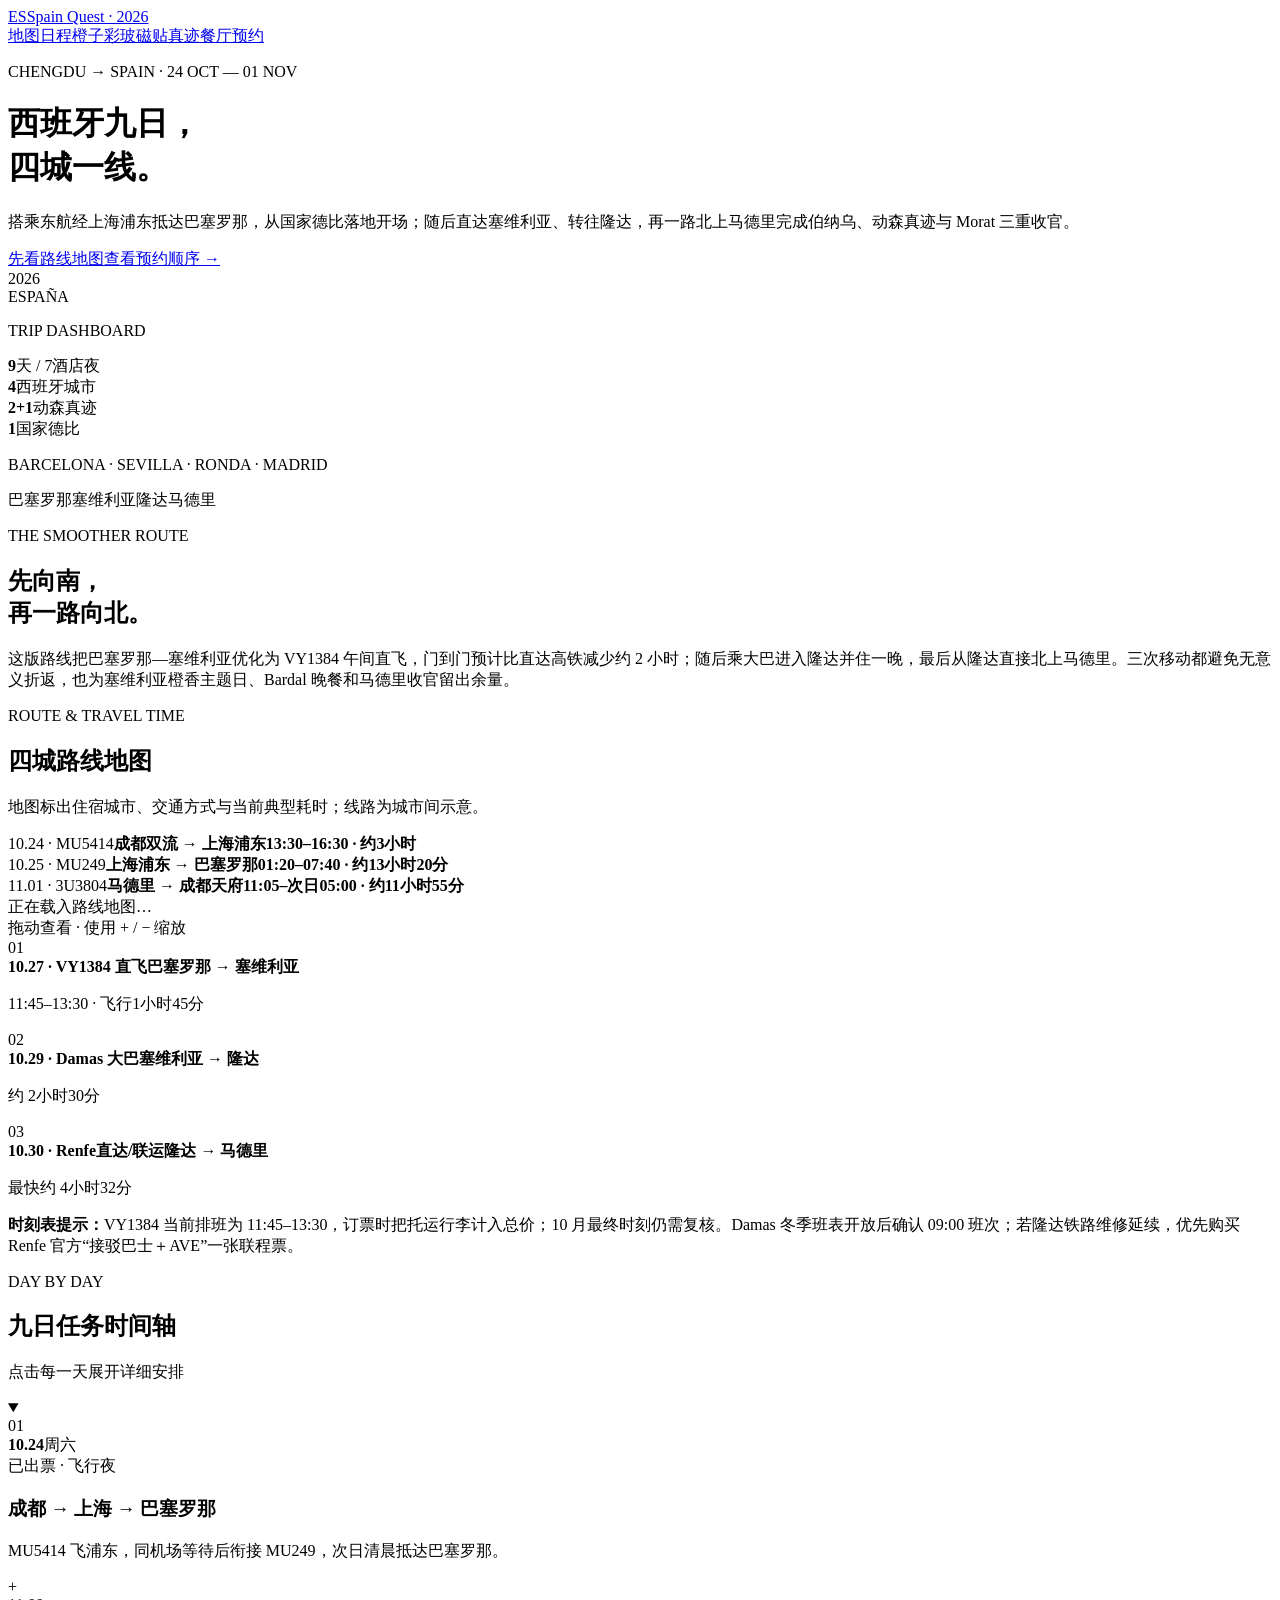
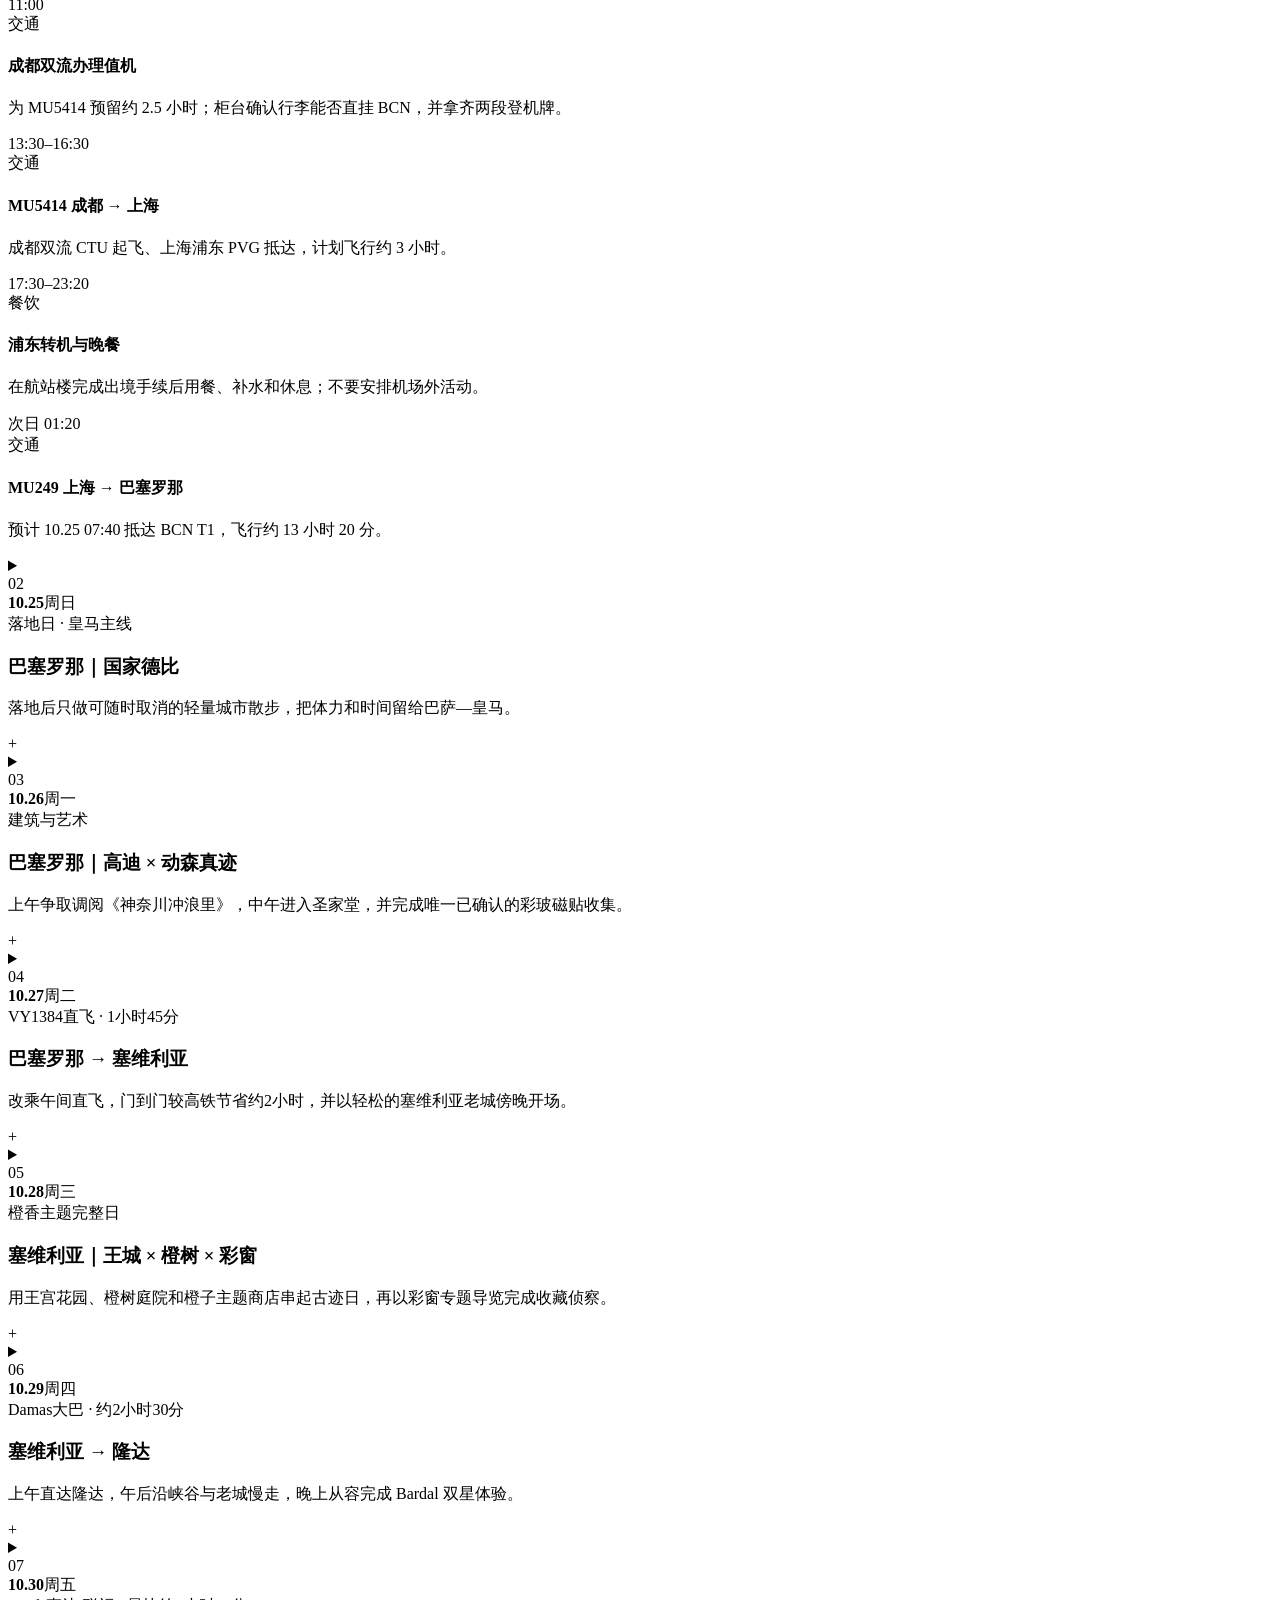
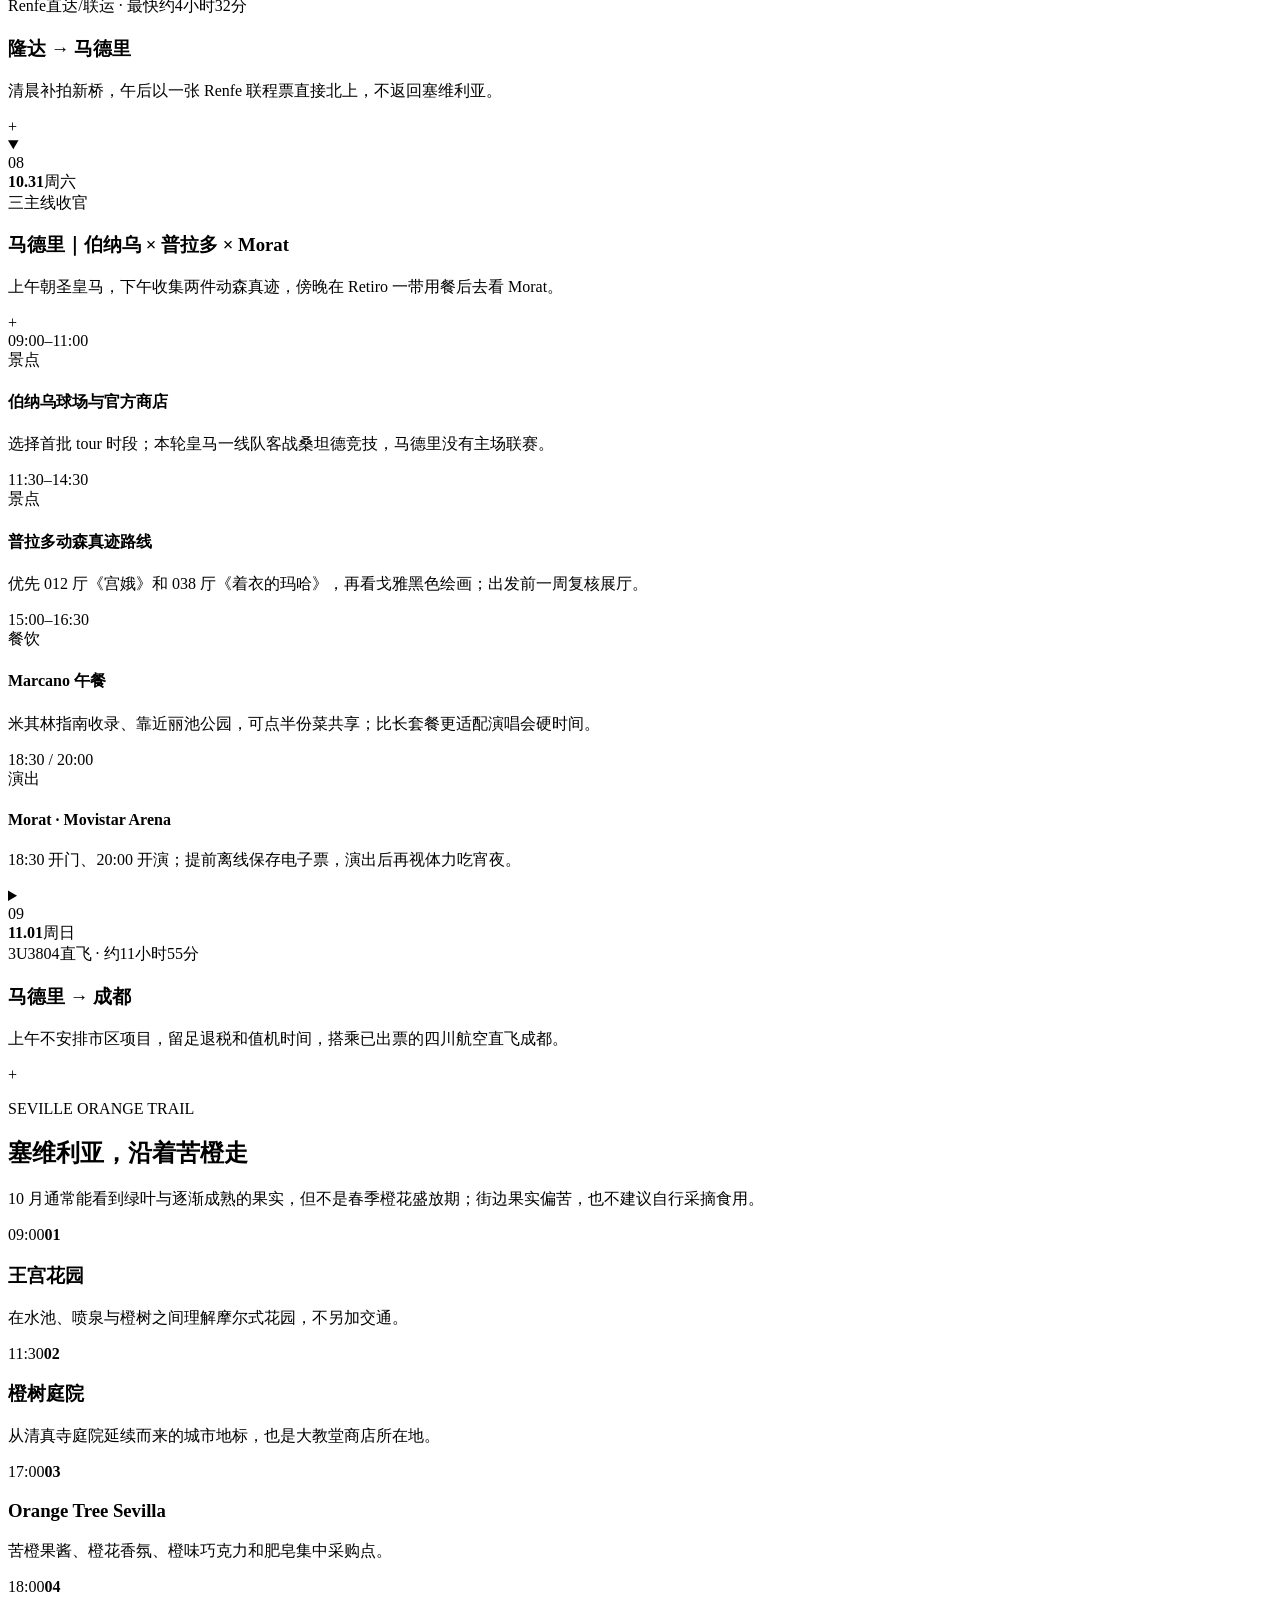
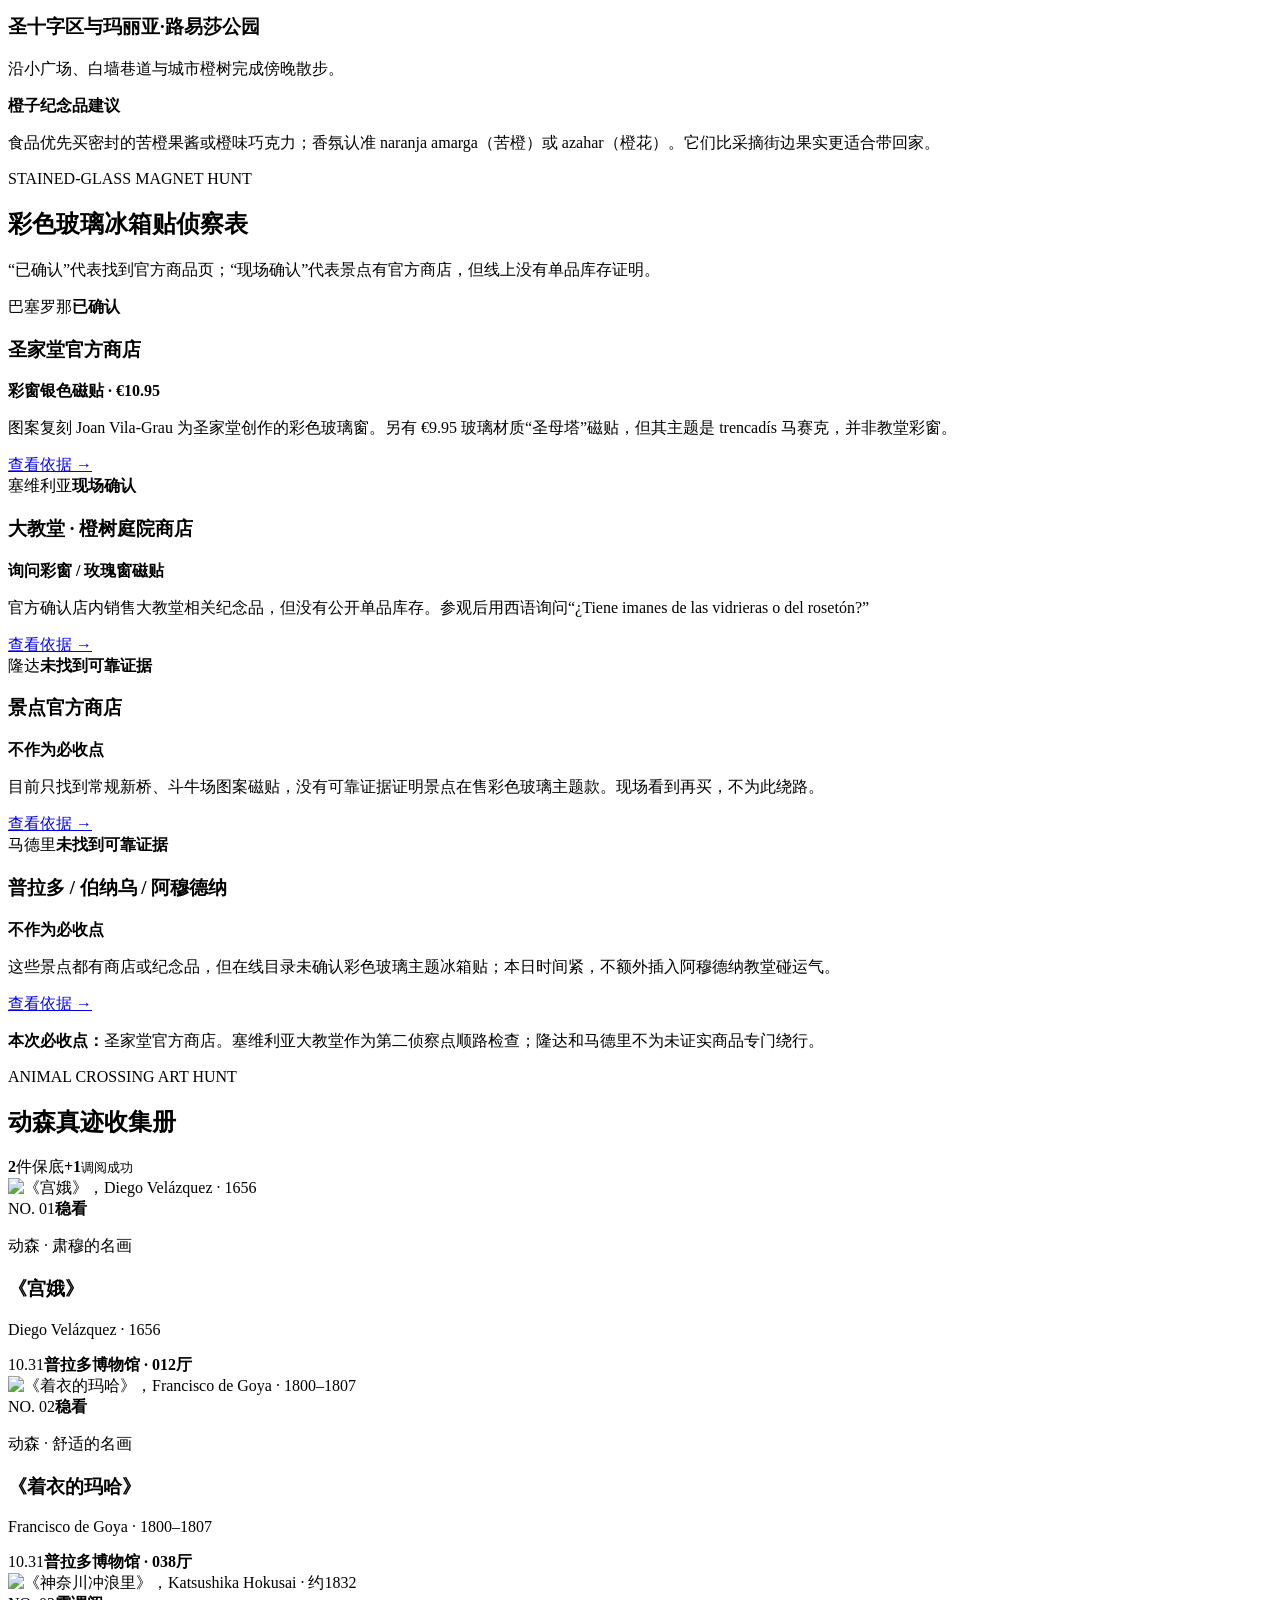
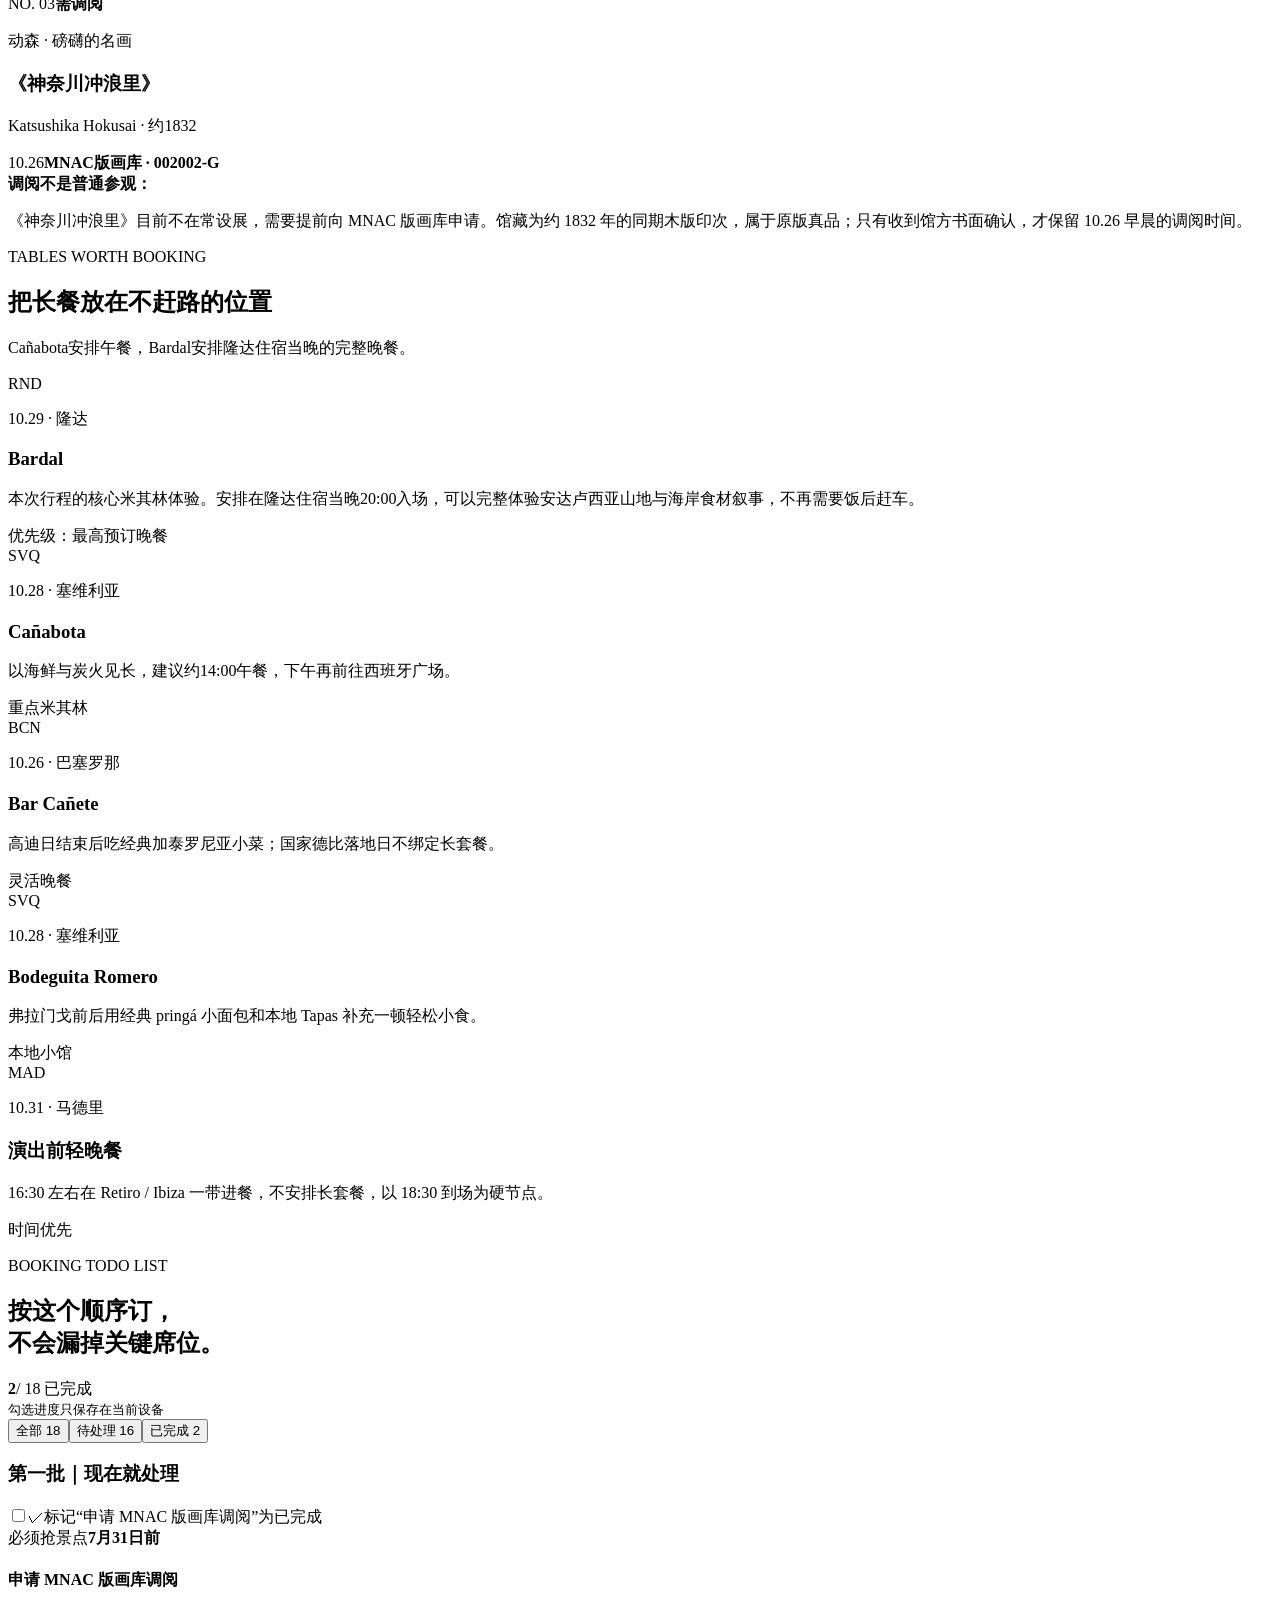
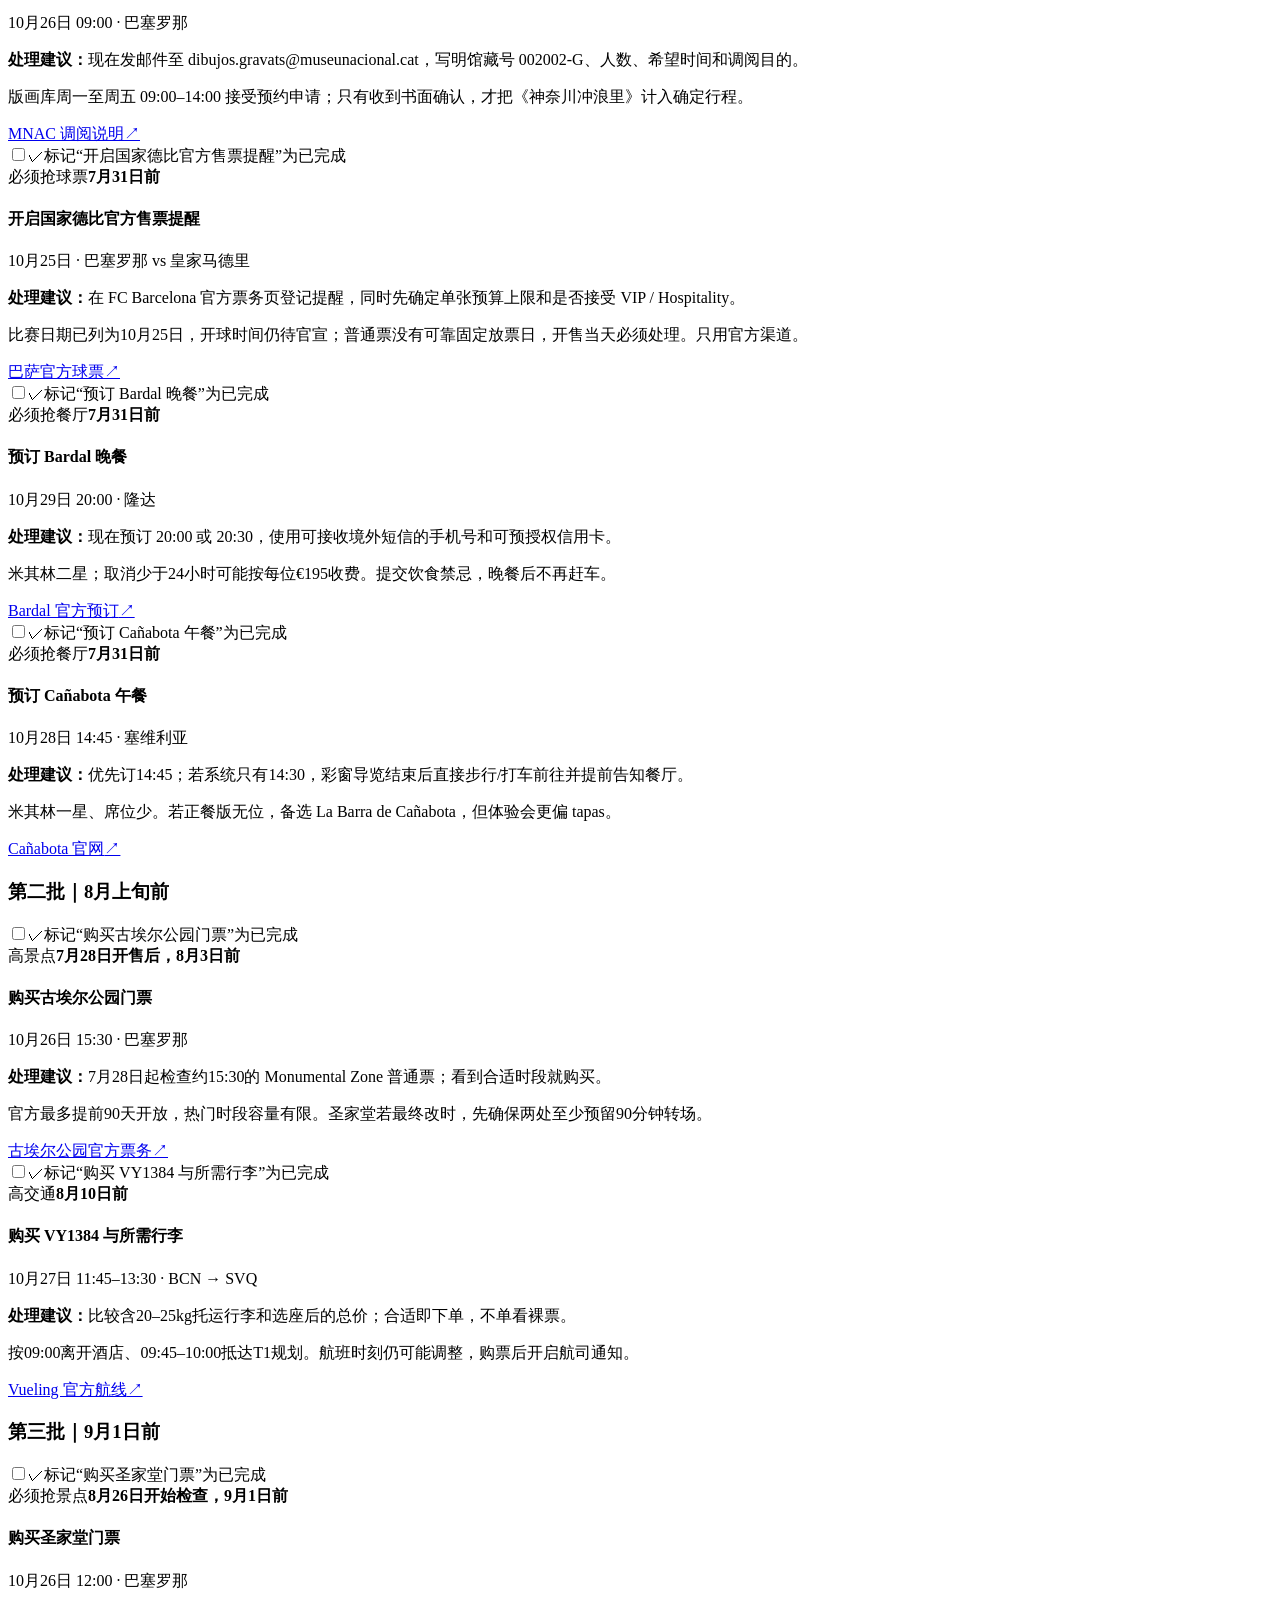
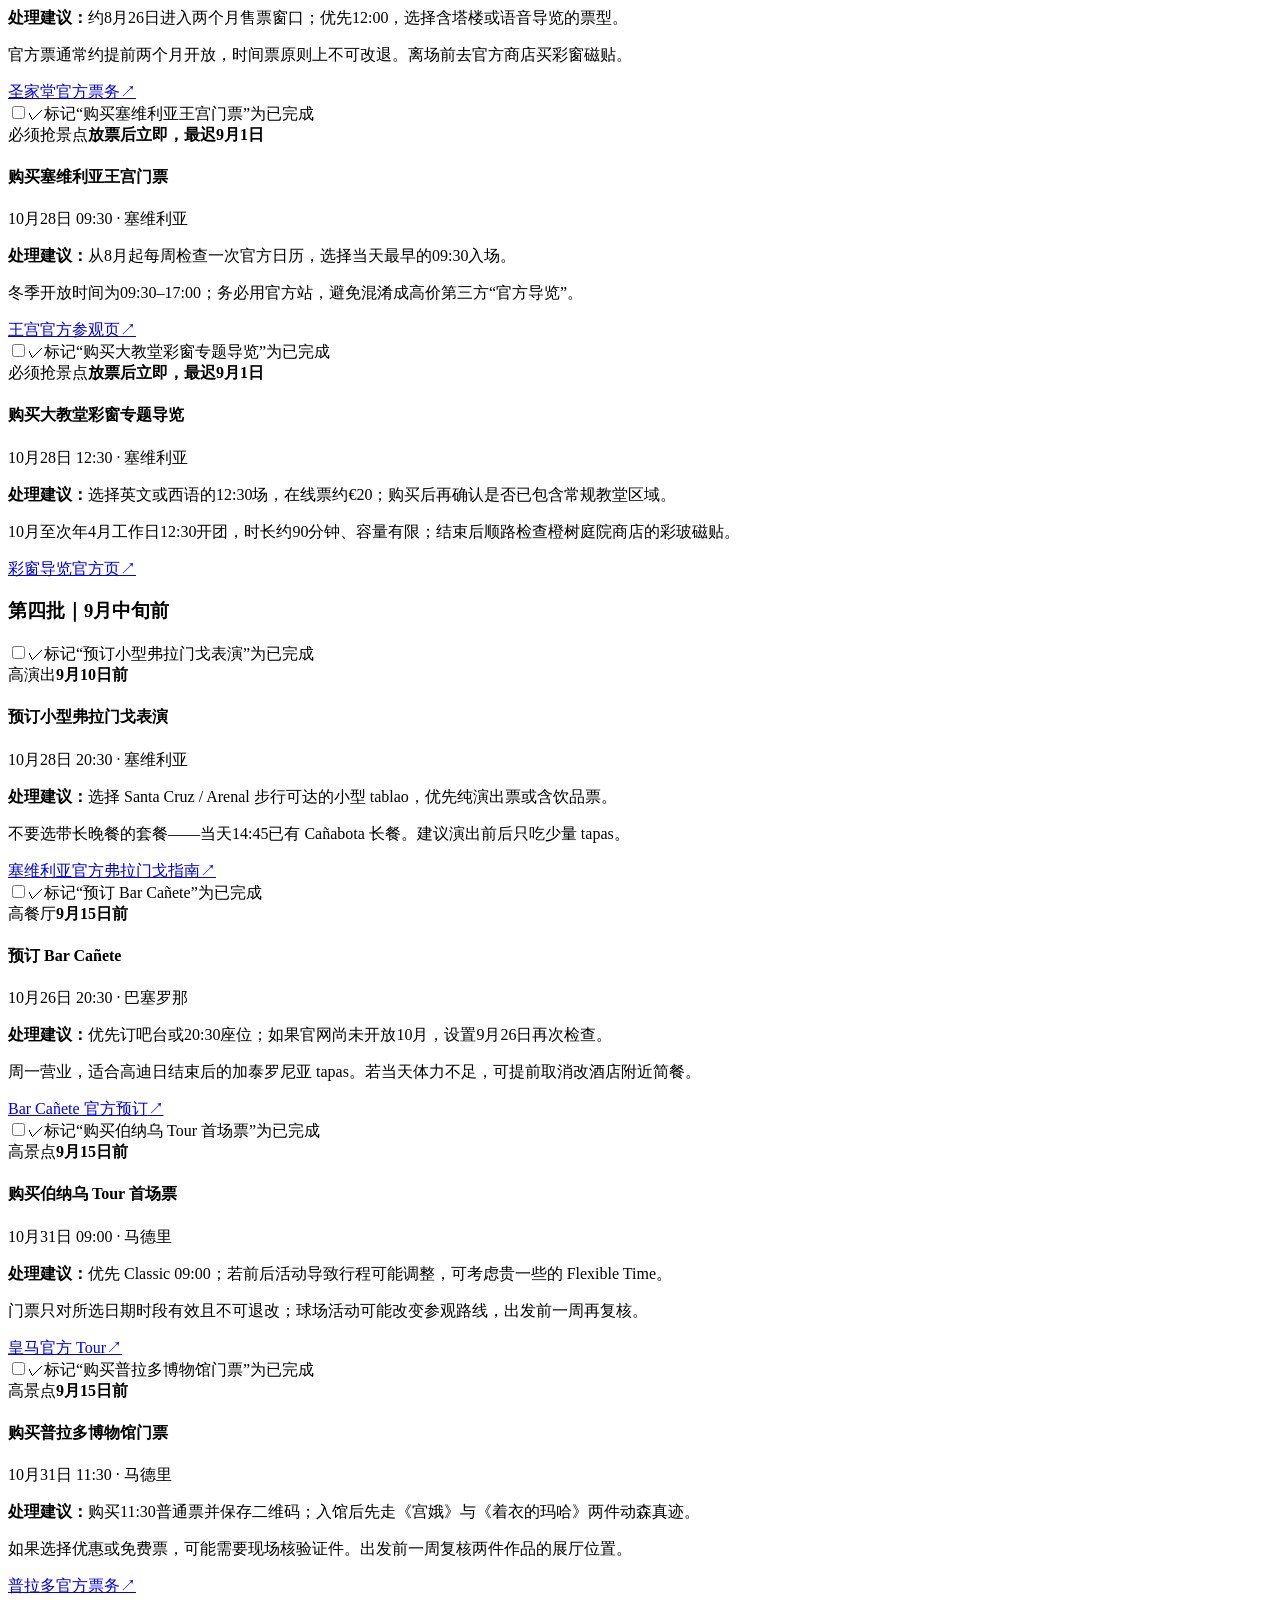
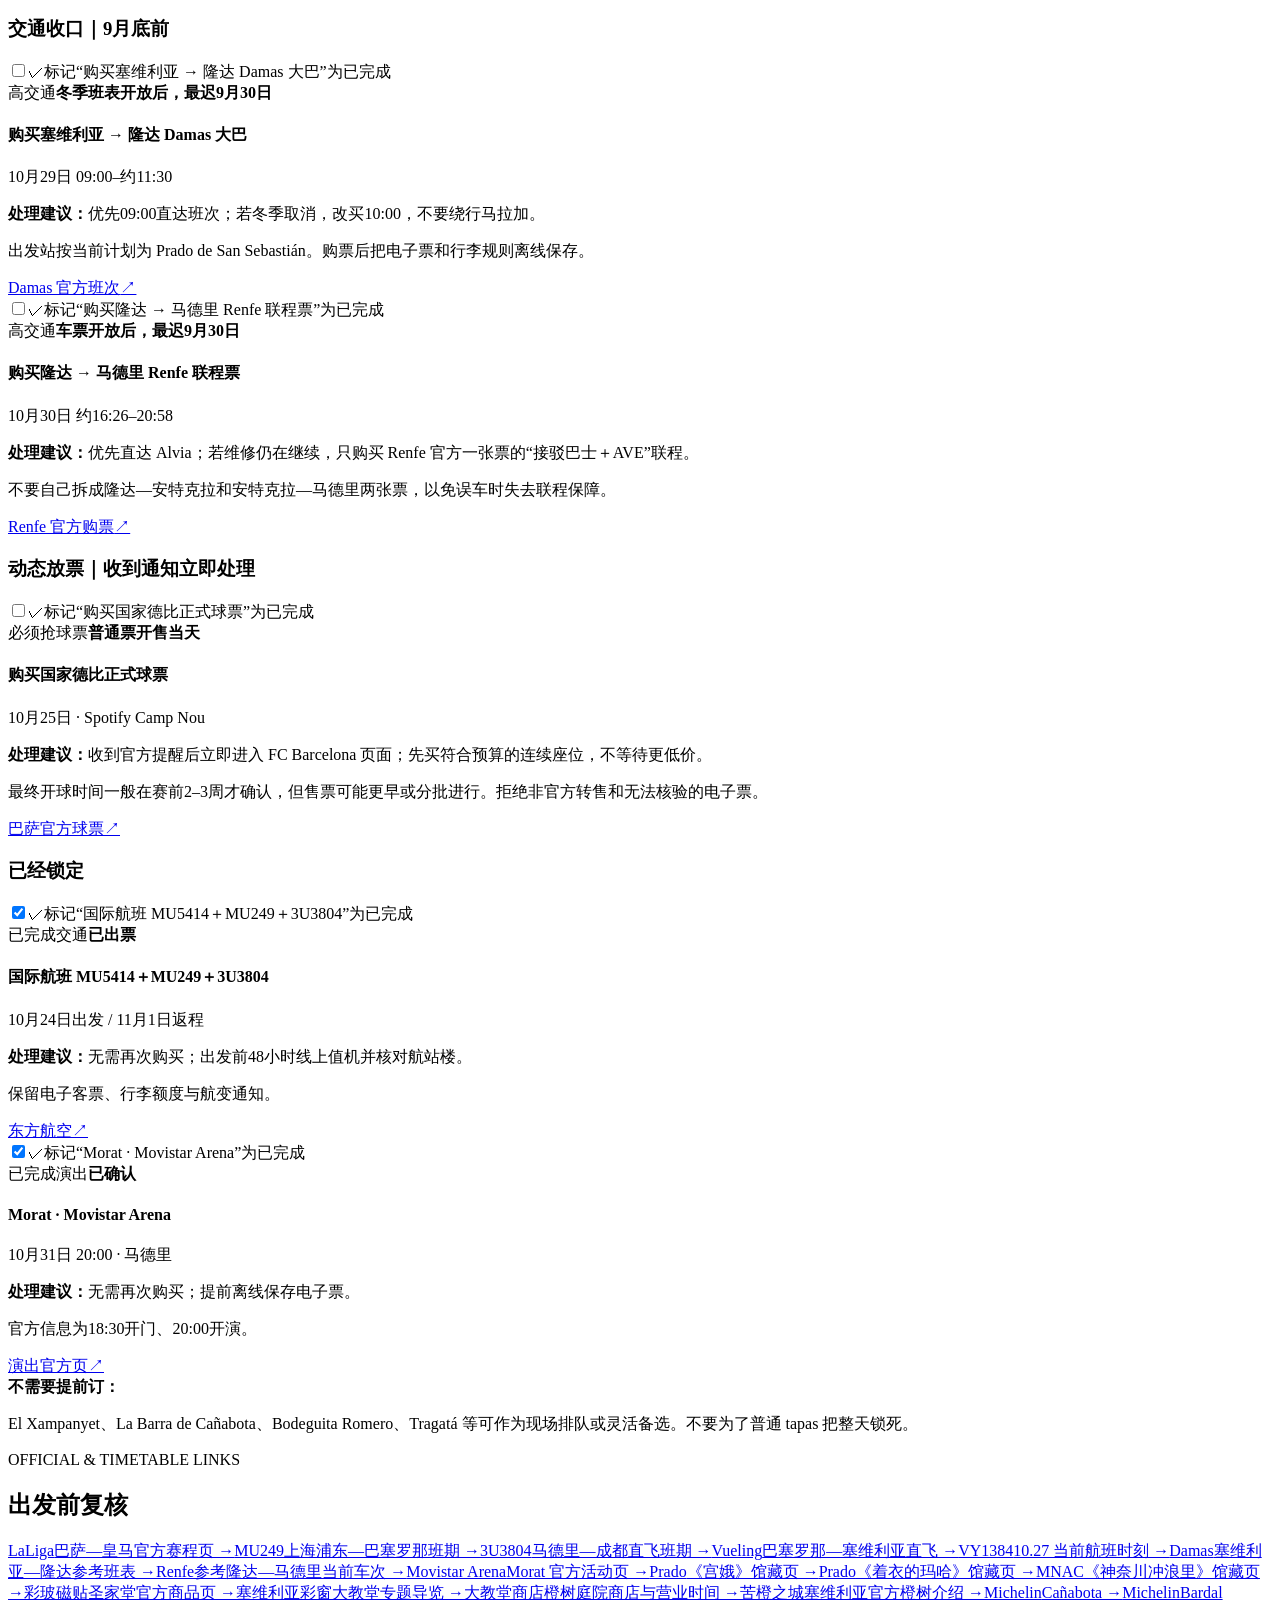
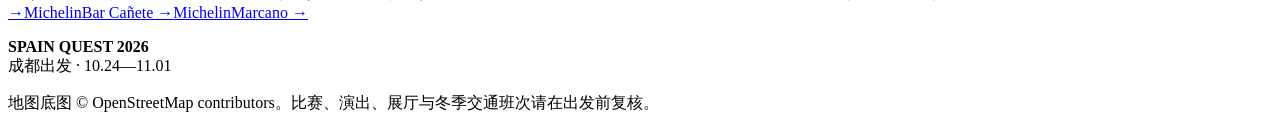
==== commit 3093b763: "Add interactive booking todo list" ====
--- a/index.html
+++ b/index.html
@@ -1 +1 @@
-<!DOCTYPE html><html lang="zh-CN"><head><meta charSet="utf-8"/><meta name="viewport" content="width=device-width, initial-scale=1"/><link rel="preload" href="/spain-trip-2026/art/las-meninas.jpg" as="image"/><link rel="preload" href="/spain-trip-2026/art/clothed-maja.jpg" as="image"/><link rel="preload" href="/spain-trip-2026/art/great-wave.jpg" as="image"/><link rel="stylesheet" href="/spain-trip-2026/_next/static/chunks/16s0b_akx~6c5.css" data-precedence="next"/><link rel="preload" as="script" fetchPriority="low" href="/spain-trip-2026/_next/static/chunks/0ht900cau6_ur.js"/><script src="/spain-trip-2026/_next/static/chunks/17o5vn3hqj54d.js" async=""></script><script src="/spain-trip-2026/_next/static/chunks/07lhk_q6pmm3r.js" async=""></script><script src="/spain-trip-2026/_next/static/chunks/turbopack-17mcpjduuu99j.js" async=""></script><script src="/spain-trip-2026/_next/static/chunks/0dbhjjzl8qfwv.js" async=""></script><script src="/spain-trip-2026/_next/static/chunks/01j5m8ewwvfa1.js" async=""></script><meta name="theme-color" content="#0d2233"/><title>西班牙九日行程｜皇马 × 橙香塞维利亚 × 动森真迹</title><meta name="description" content="2026年10月24日至11月1日，从成都经上海飞巴塞罗那，直飞塞维利亚并前往隆达、马德里，收集动森真迹和彩色玻璃冰箱贴的每日旅行计划。"/><script src="/spain-trip-2026/_next/static/chunks/03~yq9q893hmn.js" noModule=""></script></head><body><div hidden=""><!--$--><!--/$--></div><main><header class="hero" id="top"><nav class="nav shell" aria-label="页面导航"><a class="brand" href="#top" aria-label="返回顶部"><span class="brandMark">ES</span><span>Spain Quest · 2026</span></a><div class="navLinks"><a href="#map">地图</a><a href="#route">日程</a><a href="#orange">橙子</a><a href="#magnets">彩玻磁贴</a><a href="#museum">真迹</a><a href="#food">餐厅</a></div></nav><div class="heroGrid shell"><div class="heroCopy"><p class="eyebrow">CHENGDU → SPAIN · 24 OCT — 01 NOV</p><h1>西班牙九日，<br/><span>四城一线。</span></h1><p class="heroLead">搭乘东航经上海浦东抵达巴塞罗那，从国家德比落地开场；随后直达塞维利亚、转往隆达，再一路北上马德里完成伯纳乌、动森真迹与 Morat 三重收官。</p><div class="heroActions"><a class="primaryButton" href="#map">先看路线地图</a><a class="textButton" href="#book">查看预约顺序 <span>→</span></a></div></div><div class="questBoard" aria-label="旅行目标概览"><div class="passportStamp">2026<br/>ESPAÑA</div><p class="questLabel">TRIP DASHBOARD</p><div class="questMetric large"><strong>9</strong><span>天 / 7酒店夜</span></div><div class="questRow"><div class="questMetric"><strong>4</strong><span>西班牙城市</span></div><div class="questMetric"><strong>2+1</strong><span>动森真迹</span></div><div class="questMetric"><strong>1</strong><span>国家德比</span></div></div><div class="progressLine"><span></span></div><p class="questFoot">BARCELONA · SEVILLA · RONDA · MADRID</p></div></div><div class="routeRibbon" aria-hidden="true"><span>巴塞罗那</span><i></i><span>塞维利亚</span><i></i><span>隆达</span><i></i><span>马德里</span></div></header><section class="section shell intro" aria-labelledby="overview-title"><div><p class="sectionKicker">THE SMOOTHER ROUTE</p><h2 id="overview-title">先向南，<br/>再一路向北。</h2></div><p class="sectionIntro">这版路线把巴塞罗那—塞维利亚优化为 VY1384 午间直飞，门到门预计比直达高铁减少约 2 小时；随后乘大巴进入隆达并住一晚，最后从隆达直接北上马德里。三次移动都避免无意义折返，也为塞维利亚橙香主题日、Bardal 晚餐和马德里收官留出余量。</p></section><section class="mapSection" id="map" aria-labelledby="map-title"><div class="shell"><div class="sectionHead mapHead"><div><p class="sectionKicker light">ROUTE &amp; TRAVEL TIME</p><h2 id="map-title">四城路线地图</h2></div><p>地图标出住宿城市、交通方式与当前典型耗时；线路为城市间示意。</p></div><div class="flightStrip" aria-label="已出票国际航班与耗时"><div><span>10.24 · MU5414</span><strong>成都双流 → 上海浦东</strong><b>13:30–16:30 · 约3小时</b></div><div><span>10.25 · MU249</span><strong>上海浦东 → 巴塞罗那</strong><b>01:20–07:40 · 约13小时20分</b></div><div><span>11.01 · 3U3804</span><strong>马德里 → 成都天府</strong><b>11:05–次日05:00 · 约11小时55分</b></div></div><div class="routeMapFrame"><div class="routeMap" aria-label="巴塞罗那、塞维利亚、隆达和马德里的交互路线地图"></div><div class="mapLoading">正在载入路线地图…</div><div class="mapHint">拖动查看 · 使用 + / − 缩放</div></div><div class="transportLegend" aria-label="西班牙城际交通摘要"><article><span>01</span><div><b>10.27 · VY1384 直飞</b><strong>巴塞罗那 → 塞维利亚</strong><p>11:45–13:30 · 飞行1小时45分</p></div></article><article><span>02</span><div><b>10.29 · Damas 大巴</b><strong>塞维利亚 → 隆达</strong><p>约 2小时30分</p></div></article><article><span>03</span><div><b>10.30 · Renfe直达/联运</b><strong>隆达 → 马德里</strong><p>最快约 4小时32分</p></div></article></div><p class="timetableNote"><strong>时刻表提示：</strong>VY1384 当前排班为 11:45–13:30，订票时把托运行李计入总价；10 月最终时刻仍需复核。Damas 冬季班表开放后确认 09:00 班次；若隆达铁路维修延续，优先购买 Renfe 官方“接驳巴士＋AVE”一张联程票。</p></div></section><section class="routeSection" id="route" aria-labelledby="route-title"><div class="shell"><div class="sectionHead"><div><p class="sectionKicker">DAY BY DAY</p><h2 id="route-title">九日任务时间轴</h2></div><p>点击每一天展开详细安排</p></div><div class="timeline"><details class="dayCard" open=""><summary><div class="dayIndex">01</div><div class="dateBlock"><strong>10.24</strong><span>周六</span></div><div class="dayTitle"><span class="tag">已出票 · 飞行夜</span><h3>成都 → 上海 → 巴塞罗那</h3><p>MU5414 飞浦东，同机场等待后衔接 MU249，次日清晨抵达巴塞罗那。</p></div><div class="expandIcon" aria-hidden="true">+</div></summary><div class="dayDetails"><div class="dayPlan"><article class="dayPlanItem"><div class="planTime">11:00</div><div class="planCopy"><div class="planTitle"><span>交通</span><h4>成都双流办理值机</h4></div><p>为 MU5414 预留约 2.5 小时；柜台确认行李能否直挂 BCN，并拿齐两段登机牌。</p></div></article><article class="dayPlanItem"><div class="planTime">13:30–16:30</div><div class="planCopy"><div class="planTitle"><span>交通</span><h4>MU5414 成都 → 上海</h4></div><p>成都双流 CTU 起飞、上海浦东 PVG 抵达，计划飞行约 3 小时。</p></div></article><article class="dayPlanItem"><div class="planTime">17:30–23:20</div><div class="planCopy"><div class="planTitle"><span>餐饮</span><h4>浦东转机与晚餐</h4></div><p>在航站楼完成出境手续后用餐、补水和休息；不要安排机场外活动。</p></div></article><article class="dayPlanItem"><div class="planTime">次日 01:20</div><div class="planCopy"><div class="planTitle"><span>交通</span><h4>MU249 上海 → 巴塞罗那</h4></div><p>预计 10.25 07:40 抵达 BCN T1，飞行约 13 小时 20 分。</p></div></article></div></div></details><details class="dayCard"><summary><div class="dayIndex">02</div><div class="dateBlock"><strong>10.25</strong><span>周日</span></div><div class="dayTitle"><span class="tag">落地日 · 皇马主线</span><h3>巴塞罗那｜国家德比</h3><p>落地后只做可随时取消的轻量城市散步，把体力和时间留给巴萨—皇马。</p></div><div class="expandIcon" aria-hidden="true">+</div></summary><div class="dayDetails"><div class="dayPlan"><article class="dayPlanItem"><div class="planTime">07:40–10:00</div><div class="planCopy"><div class="planTitle"><span>交通</span><h4>抵达、进城与寄存行李</h4></div><p>Aerobús 或机场出租车前往 Eixample / Passeig de Gràcia；早餐选番茄面包、tortilla 与咖啡。</p></div></article><article class="dayPlanItem"><div class="planTime">10:30–12:30</div><div class="planCopy"><div class="planTitle"><span>景点</span><h4>哥特区 → Born 慢走</h4></div><p>巴塞罗那主教座堂外观、国王广场、圣玛利亚海洋教堂；航班延误就整段取消。</p></div></article><article class="dayPlanItem"><div class="planTime">12:45</div><div class="planCopy"><div class="planTitle"><span>餐饮</span><h4>El Xampanyet 或附近简餐</h4></div><p>点凤尾鱼、火腿与小份 tapas；严格控制用餐时间，开球官宣后反向调整本日节奏。</p></div></article><article class="dayPlanItem"><div class="planTime">待官宣</div><div class="planCopy"><div class="planTitle"><span>比赛</span><h4>巴塞罗那 vs 皇家马德里</h4></div><p>只从俱乐部或 LaLiga 认可渠道购票；至少提前 90 分钟到场，比赛优先于本日所有景点。</p></div></article></div></div></details><details class="dayCard"><summary><div class="dayIndex">03</div><div class="dateBlock"><strong>10.26</strong><span>周一</span></div><div class="dayTitle"><span class="tag">建筑与艺术</span><h3>巴塞罗那｜高迪 × 动森真迹</h3><p>上午争取调阅《神奈川冲浪里》，中午进入圣家堂，并完成唯一已确认的彩玻磁贴收集。</p></div><div class="expandIcon" aria-hidden="true">+</div></summary><div class="dayDetails"><div class="dayPlan"><article class="dayPlanItem"><div class="planTime">09:00</div><div class="planCopy"><div class="planTitle"><span>景点</span><h4>MNAC 版画库调阅申请</h4></div><p>以馆藏编号 002002-G 申请查看《神奈川冲浪里》；周一普通展馆闭馆，只有收到馆方书面确认才前往。</p></div></article><article class="dayPlanItem"><div class="planTime">12:00–14:00</div><div class="planCopy"><div class="planTitle"><span>景点</span><h4>圣家堂与彩窗</h4><b class="magnetBadge confirmed">彩玻磁贴 · <!-- -->已确认</b></div><p>优先订含塔楼或语音导览的时段；离场前进入官方商店购买 Joan Vila-Grau 彩窗图案磁贴。</p></div></article><article class="dayPlanItem"><div class="planTime">15:30–18:00</div><div class="planCopy"><div class="planTitle"><span>景点</span><h4>古埃尔公园 → 格拉西亚大道</h4></div><p>先看公园纪念区，回程根据体力选择巴特罗之家或米拉之家入内一处，另一处看外观。</p></div></article><article class="dayPlanItem"><div class="planTime">20:30</div><div class="planCopy"><div class="planTitle"><span>餐饮</span><h4>Bar Cañete</h4></div><p>点 coca de cristal、海鲜与当日市场菜；米其林指南收录，周一营业，建议提前订位。</p></div></article></div></div></details><details class="dayCard"><summary><div class="dayIndex">04</div><div class="dateBlock"><strong>10.27</strong><span>周二</span></div><div class="dayTitle"><span class="tag">VY1384直飞 · 1小时45分</span><h3>巴塞罗那 → 塞维利亚</h3><p>改乘午间直飞，门到门较高铁节省约2小时，并以轻松的塞维利亚老城傍晚开场。</p></div><div class="expandIcon" aria-hidden="true">+</div></summary><div class="dayDetails"><div class="dayPlan"><article class="dayPlanItem"><div class="planTime">07:45</div><div class="planCopy"><div class="planTitle"><span>餐饮</span><h4>酒店附近早餐与退房</h4></div><p>简单吃咖啡、可颂或番茄面包；09:00 前离店，不再塞入毕加索博物馆等不可控项目。</p></div></article><article class="dayPlanItem"><div class="planTime">09:00–10:15</div><div class="planCopy"><div class="planTitle"><span>交通</span><h4>前往 BCN T1</h4></div><p>有托运行李按起飞前约 2 小时抵达；Vueling 行李额度需在购票时一次买齐。</p></div></article><article class="dayPlanItem"><div class="planTime">11:45–13:30</div><div class="planCopy"><div class="planTitle"><span>交通</span><h4>Vueling VY1384</h4></div><p>巴塞罗那 BCN T1 → 塞维利亚 SVQ，直飞约 1 小时 45 分；最终时刻仍需以航司通知复核。</p></div></article><article class="dayPlanItem"><div class="planTime">15:30–18:45</div><div class="planCopy"><div class="planTitle"><span>景点</span><h4>Santa Cruz → 都市阳伞</h4></div><p>入住后走圣十字区、El Salvador 与 Metropol Parasol，日落前登顶；沿街观察苦橙树。</p></div></article><article class="dayPlanItem"><div class="planTime">20:30</div><div class="planCopy"><div class="planTitle"><span>餐饮</span><h4>La Barra de Cañabota</h4></div><p>比正餐版更灵活的海鲜 tapas，适合飞行日；也可改吃 Espacio Eslava。</p></div></article></div></div></details><details class="dayCard"><summary><div class="dayIndex">05</div><div class="dateBlock"><strong>10.28</strong><span>周三</span></div><div class="dayTitle"><span class="tag">橙香主题完整日</span><h3>塞维利亚｜王城 × 橙树 × 彩窗</h3><p>用王宫花园、橙树庭院和橙子主题商店串起古迹日，再以彩窗专题导览完成收藏侦察。</p></div><div class="expandIcon" aria-hidden="true">+</div></summary><div class="dayDetails"><div class="dayPlan"><article class="dayPlanItem"><div class="planTime">09:00–11:20</div><div class="planCopy"><div class="planTitle"><span>景点</span><h4>塞维利亚王宫与橙树花园</h4></div><p>先走少女庭院与大使厅，再看花园里的苦橙树、水渠和喷泉；10 月通常不是橙花季。</p></div></article><article class="dayPlanItem"><div class="planTime">12:30–14:00</div><div class="planCopy"><div class="planTitle"><span>景点</span><h4>大教堂彩窗专题导览</h4></div><p>10–4 月工作日 12:30 开设，覆盖西班牙保存最完整的彩窗群之一；结束后视体力登吉拉达塔。</p></div></article><article class="dayPlanItem"><div class="planTime">14:00</div><div class="planCopy"><div class="planTitle"><span>景点</span><h4>橙树庭院官方商店</h4><b class="magnetBadge check">彩玻磁贴 · <!-- -->现场确认</b></div><p>商店位于 Patio de los Naranjos 的 Nave del Lagarto；询问“imán de las vidrieras / del rosetón”。</p></div></article><article class="dayPlanItem"><div class="planTime">14:45</div><div class="planCopy"><div class="planTitle"><span>餐饮</span><h4>Cañabota 米其林午餐</h4></div><p>一星海鲜与炭火料理，菜单随渔获变化；把本日唯一长餐放在午间，建议提前 2–3 个月预订。</p></div></article><article class="dayPlanItem"><div class="planTime">17:00–19:00</div><div class="planCopy"><div class="planTitle"><span>景点</span><h4>Orange Tree Sevilla → 西班牙广场</h4></div><p>在 Ximénez de Enciso 22 选苦橙果酱、橙花香氛或橙味巧克力，再到玛丽亚·路易莎公园散步。</p></div></article><article class="dayPlanItem"><div class="planTime">20:30</div><div class="planCopy"><div class="planTitle"><span>演出</span><h4>弗拉门戈与轻量 tapas</h4></div><p>优先小型 tablao；表演前后在 Bodeguita Romero 点 pringá 小面包，不再安排第二顿长餐。</p></div></article></div></div></details><details class="dayCard"><summary><div class="dayIndex">06</div><div class="dateBlock"><strong>10.29</strong><span>周四</span></div><div class="dayTitle"><span class="tag">Damas大巴 · 约2小时30分</span><h3>塞维利亚 → 隆达</h3><p>上午直达隆达，午后沿峡谷与老城慢走，晚上从容完成 Bardal 双星体验。</p></div><div class="expandIcon" aria-hidden="true">+</div></summary><div class="dayDetails"><div class="dayPlan"><article class="dayPlanItem"><div class="planTime">07:30</div><div class="planCopy"><div class="planTitle"><span>交通</span><h4>早餐、退房与前往车站</h4></div><p>酒店简单早餐；08:30 前抵达 Prado de San Sebastián，预留找站台和行李装舱时间。</p></div></article><article class="dayPlanItem"><div class="planTime">09:00–11:30</div><div class="planCopy"><div class="planTitle"><span>交通</span><h4>Damas 直达大巴</h4></div><p>塞维利亚 → 隆达，不绕马拉加；冬季时刻开放后复核，若 09:00 取消则选 10:00。</p></div></article><article class="dayPlanItem"><div class="planTime">12:15</div><div class="planCopy"><div class="planTitle"><span>餐饮</span><h4>Tragatá 轻午餐</h4></div><p>Bardal 同门的轻松小馆，控制份量，把胃口留给晚间 tasting menu。</p></div></article><article class="dayPlanItem"><div class="planTime">14:30–18:30</div><div class="planCopy"><div class="planTitle"><span>景点</span><h4>新桥、峡谷与摩尔王之家</h4></div><p>从 Alameda del Tajo 走到新桥，再下到峡谷观景点；根据开放情况选择 Casa del Rey Moro 或老城。</p></div></article><article class="dayPlanItem"><div class="planTime">20:00</div><div class="planCopy"><div class="planTitle"><span>餐饮</span><h4>Bardal</h4></div><p>米其林二星，选择合适长度的菜单与配酒；餐厅距离新桥很近，当晚住隆达无需赶车。</p></div></article></div></div></details><details class="dayCard"><summary><div class="dayIndex">07</div><div class="dateBlock"><strong>10.30</strong><span>周五</span></div><div class="dayTitle"><span class="tag">Renfe直达/联运 · 最快约4小时32分</span><h3>隆达 → 马德里</h3><p>清晨补拍新桥，午后以一张 Renfe 联程票直接北上，不返回塞维利亚。</p></div><div class="expandIcon" aria-hidden="true">+</div></summary><div class="dayDetails"><div class="dayPlan"><article class="dayPlanItem"><div class="planTime">08:15–09:15</div><div class="planCopy"><div class="planTitle"><span>景点</span><h4>新桥清晨观景</h4></div><p>从 Mirador de Aldehuela 与 Jardines de Cuenca 看峡谷；光线柔和、人少，适合补拍。</p></div></article><article class="dayPlanItem"><div class="planTime">09:45–12:30</div><div class="planCopy"><div class="planTitle"><span>景点</span><h4>斗牛场或蒙德拉贡宫</h4></div><p>二选一深看；若更偏建筑与历史，再加阿拉伯浴场，避免横跨小城反复折返。</p></div></article><article class="dayPlanItem"><div class="planTime">13:00</div><div class="planCopy"><div class="planTitle"><span>餐饮</span><h4>隆达轻午餐</h4></div><p>选择 Tragatá、Las Maravillas 或老城 tapas，14:30 前结束并回酒店取行李。</p></div></article><article class="dayPlanItem"><div class="planTime">约16:26–20:58</div><div class="planCopy"><div class="planTitle"><span>交通</span><h4>隆达 → Madrid Atocha</h4></div><p>优先直达 Alvia；若维修延续，购买 Renfe 官方“隆达接驳巴士＋Antequera AVE”一张联程票。</p></div></article><article class="dayPlanItem"><div class="planTime">21:30</div><div class="planCopy"><div class="planTitle"><span>餐饮</span><h4>阿托查附近简餐</h4></div><p>入住后只吃小份 tortilla、火腿或汤，不在抵达夜安排预约餐厅。</p></div></article></div></div></details><details class="dayCard" open=""><summary><div class="dayIndex">08</div><div class="dateBlock"><strong>10.31</strong><span>周六</span></div><div class="dayTitle"><span class="tag">三主线收官</span><h3>马德里｜伯纳乌 × 普拉多 × Morat</h3><p>上午朝圣皇马，下午收集两件动森真迹，傍晚在 Retiro 一带用餐后去看 Morat。</p></div><div class="expandIcon" aria-hidden="true">+</div></summary><div class="dayDetails"><div class="dayPlan"><article class="dayPlanItem"><div class="planTime">09:00–11:00</div><div class="planCopy"><div class="planTitle"><span>景点</span><h4>伯纳乌球场与官方商店</h4></div><p>选择首批 tour 时段；本轮皇马一线队客战桑坦德竞技，马德里没有主场联赛。</p></div></article><article class="dayPlanItem"><div class="planTime">11:30–14:30</div><div class="planCopy"><div class="planTitle"><span>景点</span><h4>普拉多动森真迹路线</h4></div><p>优先 012 厅《宫娥》和 038 厅《着衣的玛哈》，再看戈雅黑色绘画；出发前一周复核展厅。</p></div></article><article class="dayPlanItem"><div class="planTime">15:00–16:30</div><div class="planCopy"><div class="planTitle"><span>餐饮</span><h4>Marcano 午餐</h4></div><p>米其林指南收录、靠近丽池公园，可点半份菜共享；比长套餐更适配演唱会硬时间。</p></div></article><article class="dayPlanItem"><div class="planTime">18:30 / 20:00</div><div class="planCopy"><div class="planTitle"><span>演出</span><h4>Morat · Movistar Arena</h4></div><p>18:30 开门、20:00 开演；提前离线保存电子票，演出后再视体力吃宵夜。</p></div></article></div></div></details><details class="dayCard"><summary><div class="dayIndex">09</div><div class="dateBlock"><strong>11.01</strong><span>周日</span></div><div class="dayTitle"><span class="tag">3U3804直飞 · 约11小时55分</span><h3>马德里 → 成都</h3><p>上午不安排市区项目，留足退税和值机时间，搭乘已出票的四川航空直飞成都。</p></div><div class="expandIcon" aria-hidden="true">+</div></summary><div class="dayDetails"><div class="dayPlan"><article class="dayPlanItem"><div class="planTime">07:00</div><div class="planCopy"><div class="planTitle"><span>餐饮</span><h4>酒店早餐与退房</h4></div><p>前一晚完成打包和线上值机；如需退税，把商品、单据和护照放在随身易取位置。</p></div></article><article class="dayPlanItem"><div class="planTime">08:00</div><div class="planCopy"><div class="planTitle"><span>交通</span><h4>抵达 MAD T1</h4></div><p>办理四川航空值机与退税；航站楼以电子客票和临近出发通知为最终依据。</p></div></article><article class="dayPlanItem"><div class="planTime">11:05–次日05:00</div><div class="planCopy"><div class="planTitle"><span>交通</span><h4>3U3804 马德里 → 成都</h4></div><p>Madrid MAD → 成都天府 TFU，计划飞行约 11 小时 55 分。</p></div></article></div></div></details></div></div></section><section class="orangeSection" id="orange" aria-labelledby="orange-title"><div class="shell"><div class="sectionHead orangeHead"><div><p class="sectionKicker">SEVILLE ORANGE TRAIL</p><h2 id="orange-title">塞维利亚，沿着苦橙走</h2></div><p>10 月通常能看到绿叶与逐渐成熟的果实，但不是春季橙花盛放期；街边果实偏苦，也不建议自行采摘食用。</p></div><div class="orangeTrail"><article><span>09:00</span><b>01</b><h3>王宫花园</h3><p>在水池、喷泉与橙树之间理解摩尔式花园，不另加交通。</p></article><article><span>11:30</span><b>02</b><h3>橙树庭院</h3><p>从清真寺庭院延续而来的城市地标，也是大教堂商店所在地。</p></article><article><span>17:00</span><b>03</b><h3>Orange Tree Sevilla</h3><p>苦橙果酱、橙花香氛、橙味巧克力和肥皂集中采购点。</p></article><article><span>18:00</span><b>04</b><h3>圣十字区与玛丽亚·路易莎公园</h3><p>沿小广场、白墙巷道与城市橙树完成傍晚散步。</p></article></div><div class="orangeNote"><strong>橙子纪念品建议</strong><p>食品优先买密封的苦橙果酱或橙味巧克力；香氛认准 naranja amarga（苦橙）或 azahar（橙花）。它们比采摘街边果实更适合带回家。</p></div></div></section><section class="magnetSection" id="magnets" aria-labelledby="magnets-title"><div class="shell"><div class="sectionHead magnetHead"><div><p class="sectionKicker light">STAINED-GLASS MAGNET HUNT</p><h2 id="magnets-title">彩色玻璃冰箱贴侦察表</h2></div><p>“已确认”代表找到官方商品页；“现场确认”代表景点有官方商店，但线上没有单品库存证明。</p></div><div class="magnetGrid"><article><div class="magnetMeta"><span>巴塞罗那</span><b class="confirmed">已确认</b></div><h3>圣家堂官方商店</h3><strong>彩窗银色磁贴 · €10.95</strong><p>图案复刻 Joan Vila-Grau 为圣家堂创作的彩色玻璃窗。另有 €9.95 玻璃材质“圣母塔”磁贴，但其主题是 trencadís 马赛克，并非教堂彩窗。</p><a href="https://store.sagradafamilia.org/en/object/stained-glass-window-silver-magnet/2053856?type=article" target="_blank" rel="noreferrer">查看依据 →</a></article><article><div class="magnetMeta"><span>塞维利亚</span><b class="check">现场确认</b></div><h3>大教堂 · 橙树庭院商店</h3><strong>询问彩窗 / 玫瑰窗磁贴</strong><p>官方确认店内销售大教堂相关纪念品，但没有公开单品库存。参观后用西语询问“¿Tiene imanes de las vidrieras o del rosetón?”</p><a href="https://www.catedraldesevilla.es/visita-cultural/servicios/" target="_blank" rel="noreferrer">查看依据 →</a></article><article><div class="magnetMeta"><span>隆达</span><b class="unverified">未找到可靠证据</b></div><h3>景点官方商店</h3><strong>不作为必收点</strong><p>目前只找到常规新桥、斗牛场图案磁贴，没有可靠证据证明景点在售彩色玻璃主题款。现场看到再买，不为此绕路。</p><a href="https://www.andalucia.org/en/ronda" target="_blank" rel="noreferrer">查看依据 →</a></article><article><div class="magnetMeta"><span>马德里</span><b class="unverified">未找到可靠证据</b></div><h3>普拉多 / 伯纳乌 / 阿穆德纳</h3><strong>不作为必收点</strong><p>这些景点都有商店或纪念品，但在线目录未确认彩色玻璃主题冰箱贴；本日时间紧，不额外插入阿穆德纳教堂碰运气。</p><a href="https://www.esmadrid.com/en/tourist-information/almudena-cathedral-museum" target="_blank" rel="noreferrer">查看依据 →</a></article></div><p class="magnetConclusion"><strong>本次必收点：</strong>圣家堂官方商店。塞维利亚大教堂作为第二侦察点顺路检查；隆达和马德里不为未证实商品专门绕行。</p></div></section><section class="museumSection" id="museum" aria-labelledby="museum-title"><div class="shell"><div class="museumHero"><div><p class="sectionKicker light">ANIMAL CROSSING ART HUNT</p><h2 id="museum-title">动森真迹收集册</h2></div><div class="collectionScore"><strong>2</strong><span>件保底</span><b>+1</b><small>调阅成功</small></div></div><div class="artGrid"><article class="artCard"><div class="artImage portrait"><img src="/spain-trip-2026/art/las-meninas.jpg" alt="《宫娥》，Diego Velázquez · 1656"/></div><div class="artCardBody"><div class="artMeta"><span>NO. <!-- -->01</span><b>稳看</b></div><p class="gameName">动森 · <!-- -->肃穆的名画</p><h3>《宫娥》</h3><p>Diego Velázquez · 1656</p><div class="artLocation"><span>10.31</span><strong>普拉多博物馆 · 012厅</strong></div></div></article><article class="artCard"><div class="artImage landscape"><img src="/spain-trip-2026/art/clothed-maja.jpg" alt="《着衣的玛哈》，Francisco de Goya · 1800–1807"/></div><div class="artCardBody"><div class="artMeta"><span>NO. <!-- -->02</span><b>稳看</b></div><p class="gameName">动森 · <!-- -->舒适的名画</p><h3>《着衣的玛哈》</h3><p>Francisco de Goya · 1800–1807</p><div class="artLocation"><span>10.31</span><strong>普拉多博物馆 · 038厅</strong></div></div></article><article class="artCard"><div class="artImage landscape"><img src="/spain-trip-2026/art/great-wave.jpg" alt="《神奈川冲浪里》，Katsushika Hokusai · 约1832"/></div><div class="artCardBody"><div class="artMeta"><span>NO. <!-- -->03</span><b>需调阅</b></div><p class="gameName">动森 · <!-- -->磅礴的名画</p><h3>《神奈川冲浪里》</h3><p>Katsushika Hokusai · 约1832</p><div class="artLocation"><span>10.26</span><strong>MNAC版画库 · 002002-G</strong></div></div></article></div><div class="museumNote"><strong>调阅不是普通参观：</strong><p>《神奈川冲浪里》目前不在常设展，需要提前向 MNAC 版画库申请。馆藏为约 1832 年的同期木版印次，属于原版真品；只有收到馆方书面确认，才保留 10.26 早晨的调阅时间。</p></div></div></section><section class="foodSection shell" id="food" aria-labelledby="food-title"><div class="sectionHead foodHead"><div><p class="sectionKicker">TABLES WORTH BOOKING</p><h2 id="food-title">把长餐放在不赶路的位置</h2></div><p>Cañabota安排午餐，Bardal安排隆达住宿当晚的完整晚餐。</p></div><div class="foodGrid"><article class="foodFeature"><span class="cityCode">RND</span><p>10.29 · 隆达</p><h3>Bardal</h3><p class="foodDesc">本次行程的核心米其林体验。安排在隆达住宿当晚20:00入场，可以完整体验安达卢西亚山地与海岸食材叙事，不再需要饭后赶车。</p><div><span>优先级：最高</span><span>预订晚餐</span></div></article><article class="foodCard"><span class="cityCode">SVQ</span><p>10.28 · 塞维利亚</p><h3>Cañabota</h3><p>以海鲜与炭火见长，建议约14:00午餐，下午再前往西班牙广场。</p><span class="foodTag">重点米其林</span></article><article class="foodCard"><span class="cityCode">BCN</span><p>10.26 · 巴塞罗那</p><h3>Bar Cañete</h3><p>高迪日结束后吃经典加泰罗尼亚小菜；国家德比落地日不绑定长套餐。</p><span class="foodTag">灵活晚餐</span></article><article class="foodCard casual"><span class="cityCode">SVQ</span><p>10.28 · 塞维利亚</p><h3>Bodeguita Romero</h3><p>弗拉门戈前后用经典 pringá 小面包和本地 Tapas 补充一顿轻松小食。</p><span class="foodTag">本地小馆</span></article><article class="foodCard"><span class="cityCode">MAD</span><p>10.31 · 马德里</p><h3>演出前轻晚餐</h3><p>16:30 左右在 Retiro / Ibiza 一带进餐，不安排长套餐，以 18:30 到场为硬节点。</p><span class="foodTag">时间优先</span></article></div></section><section class="bookingSection" id="book" aria-labelledby="book-title"><div class="shell bookingGrid"><div class="bookingCopy"><p class="sectionKicker light">BOOKING ORDER</p><h2 id="book-title">国际航班已锁定，<br/>接着订 VY1384 与两段地面票。</h2><p>国家德比和 MNAC 调阅决定巴塞罗那节奏；先比较 VY1384 含托运行李总价并下单，再在冬季时刻开放后依次锁定 Damas 与 Renfe。</p><a href="#top" class="backTop">回到顶部 →</a></div><div class="bookingList"><article><span class="bookingNum">01</span><div><p>已出票</p><h3>MU5414＋MU249</h3><span>10.24 13:30 成都双流起飞，浦东同机场中转；10.25 01:20 MU249 起飞、07:40 抵达巴塞罗那。</span></div><b>锁定</b></article><article><span class="bookingNum">02</span><div><p>开球官宣后</p><h3>巴萨—皇马国家德比</h3><span>比赛日为 10.25，开球时间待定；只在正规票源与可执行时间下购票。</span></div><b>最高</b></article><article><span class="bookingNum">03</span><div><p>现在</p><h3>MNAC 调阅申请</h3><span>用馆藏编号 002002-G 申请 10.26 09:00；未获书面确认就执行高迪主线。</span></div><b>最高</b></article><article><span class="bookingNum">04</span><div><p>现在 / 班次开放后</p><h3>三段城际交通</h3><span>巴塞罗那—塞维利亚订 VY1384（含所需行李）；塞维利亚—隆达买 Damas；隆达—马德里买 Renfe 直达或官方联运。</span></div><b>最高</b></article><article><span class="bookingNum">05</span><div><p>开放后立即</p><h3>塞维利亚古迹</h3><span>锁定 10.28 09:00 王宫与随后大教堂时段，并为晚间预订弗拉门戈。</span></div><b>高</b></article><article><span class="bookingNum">06</span><div><p>提前2–3个月</p><h3>Cañabota / Bardal</h3><span>Cañabota 订 10.28 午餐；Bardal 订 10.29 20:00 晚餐。</span></div><b>高</b></article><article><span class="bookingNum">07</span><div><p>开放售票后</p><h3>伯纳乌与普拉多</h3><span>10.31 依次预约约 09:00 与 11:30，出发前一周复核普拉多展厅。</span></div><b>高</b></article><article><span class="bookingNum">08</span><div><p>已出票 / 已确认</p><h3>Morat＋3U3804</h3><span>10.31 演唱会离线保存电子票；11.01 约 08:00 抵达 MAD T1 办理返程。</span></div><b>锁定</b></article></div></div></section><section class="sources shell" aria-labelledby="sources-title"><p class="sectionKicker">OFFICIAL &amp; TIMETABLE LINKS</p><h2 id="sources-title">出发前复核</h2><div class="sourceGrid"><a href="https://www.laliga.com/partido/temporada-2026-2027-laliga-ea-sports-fc-barcelona-real-madrid-10" target="_blank" rel="noreferrer"><span>LaLiga</span>巴萨—皇马官方赛程页 →</a><a href="https://zbordirect.com/en/tools/schedule?departure_city=SHA&amp;arrival_city=BCN" target="_blank" rel="noreferrer"><span>MU249</span>上海浦东—巴塞罗那班期 →</a><a href="https://www.flightconnections.com/flights-from-mad-to-tfu" target="_blank" rel="noreferrer"><span>3U3804</span>马德里—成都直飞班期 →</a><a href="https://www.vueling.com/en/flights-from-barcelona-to-seville" target="_blank" rel="noreferrer"><span>Vueling</span>巴塞罗那—塞维利亚直飞 →</a><a href="https://zbordirect.com/en/tools/schedule?arrival_city=SVQ&amp;departure_city=BCN" target="_blank" rel="noreferrer"><span>VY1384</span>10.27 当前航班时刻 →</a><a href="https://damas-sa.es/wp-content/uploads/2026/06/HoraVer26V2.pdf" target="_blank" rel="noreferrer"><span>Damas</span>塞维利亚—隆达参考班表 →</a><a href="https://www.thetrainline.com/en/train-times/ronda-to-madrid" target="_blank" rel="noreferrer"><span>Renfe参考</span>隆达—马德里当前车次 →</a><a href="https://www.movistararena.es/programacion/evento/morat-yem-world-tour/31-10-2026/20%3A00/informacion" target="_blank" rel="noreferrer"><span>Movistar Arena</span>Morat 官方活动页 →</a><a href="https://www.museodelprado.es/en/the-collection/art-work/the-family-of-felipe-iv-or-las-meninas/9fdc7800-9ade-48b0-ab8b-edee94ea877f" target="_blank" rel="noreferrer"><span>Prado</span>《宫娥》馆藏页 →</a><a href="https://www.museodelprado.es/en/the-collection/art-work/la-maja-vestida/a3121efc-6924-454c-8a9f-e4320f26d3d0" target="_blank" rel="noreferrer"><span>Prado</span>《着衣的玛哈》馆藏页 →</a><a href="https://www.museunacional.cat/en/colleccio/great-wave-kanagawa/katsushika-hokusai/002002-g" target="_blank" rel="noreferrer"><span>MNAC</span>《神奈川冲浪里》馆藏页 →</a><a href="https://store.sagradafamilia.org/en/object/stained-glass-window-silver-magnet/2053856?type=article" target="_blank" rel="noreferrer"><span>彩玻磁贴</span>圣家堂官方商品页 →</a><a href="https://www.catedraldesevilla.es/visita-cultural/visitas-guiadas/las-vidrieras-de-la-catedral/" target="_blank" rel="noreferrer"><span>塞维利亚彩窗</span>大教堂专题导览 →</a><a href="https://www.catedraldesevilla.es/visita-cultural/servicios/" target="_blank" rel="noreferrer"><span>大教堂商店</span>橙树庭院商店与营业时间 →</a><a href="https://visitasevilla.es/sevilla-florece-por-que-hay-tantos-naranjos-en-la-ciudad/" target="_blank" rel="noreferrer"><span>苦橙之城</span>塞维利亚官方橙树介绍 →</a><a href="https://guide.michelin.com/es/es/andalucia/sevilla/restaurante/canabota" target="_blank" rel="noreferrer"><span>Michelin</span>Cañabota →</a><a href="https://guide.michelin.com/es/es/andalucia/ronda/restaurante/bardal" target="_blank" rel="noreferrer"><span>Michelin</span>Bardal →</a><a href="https://guide.michelin.com/en/catalunya/barcelona/restaurant/canete" target="_blank" rel="noreferrer"><span>Michelin</span>Bar Cañete →</a><a href="https://guide.michelin.com/us/en/comunidad-de-madrid/madrid/restaurant/marcano" target="_blank" rel="noreferrer"><span>Michelin</span>Marcano →</a></div></section><footer><div class="shell footerInner"><p><strong>SPAIN QUEST 2026</strong><br/>成都出发 · 10.24—11.01</p><p>地图底图 © OpenStreetMap contributors。比赛、演出、展厅与冬季交通班次请在出发前复核。</p></div></footer></main><!--$--><!--/$--><script src="/spain-trip-2026/_next/static/chunks/0ht900cau6_ur.js" id="_R_" async=""></script><script>(self.__next_f=self.__next_f||[]).push([0])</script><script>self.__next_f.push([1,"1:\"$Sreact.fragment\"\n2:I[39756,[\"/spain-trip-2026/_next/static/chunks/0dbhjjzl8qfwv.js\"],\"default\"]\n3:I[37457,[\"/spain-trip-2026/_next/static/chunks/0dbhjjzl8qfwv.js\"],\"default\"]\n10:I[68027,[\"/spain-trip-2026/_next/static/chunks/0dbhjjzl8qfwv.js\"],\"default\",1]\n:HL[\"/spain-trip-2026/_next/static/chunks/16s0b_akx~6c5.css\",\"style\"]\n"])</script><script>self.__next_f.push([1,"0:{\"P\":null,\"c\":[\"\",\"\"],\"q\":\"\",\"i\":false,\"f\":[[[\"\",{\"children\":[\"__PAGE__\",{}]},\"$undefined\",\"$undefined\",16],[[\"$\",\"$1\",\"c\",{\"children\":[[[\"$\",\"link\",\"0\",{\"rel\":\"stylesheet\",\"href\":\"/spain-trip-2026/_next/static/chunks/16s0b_akx~6c5.css\",\"precedence\":\"next\",\"crossOrigin\":\"$undefined\",\"nonce\":\"$undefined\"}],[\"$\",\"script\",\"script-0\",{\"src\":\"/spain-trip-2026/_next/static/chunks/0dbhjjzl8qfwv.js\",\"async\":true,\"nonce\":\"$undefined\"}]],[\"$\",\"html\",null,{\"lang\":\"zh-CN\",\"children\":[\"$\",\"body\",null,{\"children\":[\"$\",\"$L2\",null,{\"parallelRouterKey\":\"children\",\"error\":\"$undefined\",\"errorStyles\":\"$undefined\",\"errorScripts\":\"$undefined\",\"template\":[\"$\",\"$L3\",null,{}],\"templateStyles\":\"$undefined\",\"templateScripts\":\"$undefined\",\"notFound\":[[[\"$\",\"title\",null,{\"children\":\"404: This page could not be found.\"}],[\"$\",\"div\",null,{\"style\":{\"fontFamily\":\"system-ui,\\\"Segoe UI\\\",Roboto,Helvetica,Arial,sans-serif,\\\"Apple Color Emoji\\\",\\\"Segoe UI Emoji\\\"\",\"height\":\"100vh\",\"textAlign\":\"center\",\"display\":\"flex\",\"flexDirection\":\"column\",\"alignItems\":\"center\",\"justifyContent\":\"center\"},\"children\":[\"$\",\"div\",null,{\"children\":[[\"$\",\"style\",null,{\"dangerouslySetInnerHTML\":{\"__html\":\"body{color:#000;background:#fff;margin:0}.next-error-h1{border-right:1px solid rgba(0,0,0,.3)}@media (prefers-color-scheme:dark){body{color:#fff;background:#000}.next-error-h1{border-right:1px solid rgba(255,255,255,.3)}}\"}}],[\"$\",\"h1\",null,{\"className\":\"next-error-h1\",\"style\":{\"display\":\"inline-block\",\"margin\":\"0 20px 0 0\",\"padding\":\"0 23px 0 0\",\"fontSize\":24,\"fontWeight\":500,\"verticalAlign\":\"top\",\"lineHeight\":\"49px\"},\"children\":404}],[\"$\",\"div\",null,{\"style\":{\"display\":\"inline-block\"},\"children\":[\"$\",\"h2\",null,{\"style\":{\"fontSize\":14,\"fontWeight\":400,\"lineHeight\":\"49px\",\"margin\":0},\"children\":\"This page could not be found.\"}]}]]}]}]],[]],\"forbidden\":\"$undefined\",\"unauthorized\":\"$undefined\"}]}]}]]}],{\"children\":[[\"$\",\"$1\",\"c\",{\"children\":[[\"$\",\"main\",null,{\"children\":[[\"$\",\"header\",null,{\"className\":\"hero\",\"id\":\"top\",\"children\":[[\"$\",\"nav\",null,{\"className\":\"nav shell\",\"aria-label\":\"页面导航\",\"children\":[[\"$\",\"a\",null,{\"className\":\"brand\",\"href\":\"#top\",\"aria-label\":\"返回顶部\",\"children\":[[\"$\",\"span\",null,{\"className\":\"brandMark\",\"children\":\"ES\"}],[\"$\",\"span\",null,{\"children\":\"Spain Quest · 2026\"}]]}],[\"$\",\"div\",null,{\"className\":\"navLinks\",\"children\":[[\"$\",\"a\",null,{\"href\":\"#map\",\"children\":\"地图\"}],[\"$\",\"a\",null,{\"href\":\"#route\",\"children\":\"日程\"}],[\"$\",\"a\",null,{\"href\":\"#orange\",\"children\":\"橙子\"}],[\"$\",\"a\",null,{\"href\":\"#magnets\",\"children\":\"彩玻磁贴\"}],[\"$\",\"a\",null,{\"href\":\"#museum\",\"children\":\"真迹\"}],[\"$\",\"a\",null,{\"href\":\"#food\",\"children\":\"餐厅\"}]]}]]}],[\"$\",\"div\",null,{\"className\":\"heroGrid shell\",\"children\":[[\"$\",\"div\",null,{\"className\":\"heroCopy\",\"children\":[[\"$\",\"p\",null,{\"className\":\"eyebrow\",\"children\":\"CHENGDU → SPAIN · 24 OCT — 01 NOV\"}],[\"$\",\"h1\",null,{\"children\":[\"西班牙九日，\",[\"$\",\"br\",null,{}],[\"$\",\"span\",null,{\"children\":\"四城一线。\"}]]}],[\"$\",\"p\",null,{\"className\":\"heroLead\",\"children\":\"搭乘东航经上海浦东抵达巴塞罗那，从国家德比落地开场；随后直达塞维利亚、转往隆达，再一路北上马德里完成伯纳乌、动森真迹与 Morat 三重收官。\"}],[\"$\",\"div\",null,{\"className\":\"heroActions\",\"children\":[[\"$\",\"a\",null,{\"className\":\"primaryButton\",\"href\":\"#map\",\"children\":\"先看路线地图\"}],[\"$\",\"a\",null,{\"className\":\"textButton\",\"href\":\"#book\",\"children\":[\"查看预约顺序 \",[\"$\",\"span\",null,{\"children\":\"→\"}]]}]]}]]}],[\"$\",\"div\",null,{\"className\":\"questBoard\",\"aria-label\":\"旅行目标概览\",\"children\":[[\"$\",\"div\",null,{\"className\":\"passportStamp\",\"children\":[\"2026\",[\"$\",\"br\",null,{}],\"ESPAÑA\"]}],[\"$\",\"p\",null,{\"className\":\"questLabel\",\"children\":\"TRIP DASHBOARD\"}],[\"$\",\"div\",null,{\"className\":\"questMetric large\",\"children\":[[\"$\",\"strong\",null,{\"children\":\"9\"}],[\"$\",\"span\",null,{\"children\":\"天 / 7酒店夜\"}]]}],[\"$\",\"div\",null,{\"className\":\"questRow\",\"children\":[[\"$\",\"div\",null,{\"className\":\"questMetric\",\"children\":[[\"$\",\"strong\",null,{\"children\":\"4\"}],[\"$\",\"span\",null,{\"children\":\"西班牙城市\"}]]}],[\"$\",\"div\",null,{\"className\":\"questMetric\",\"children\":[[\"$\",\"strong\",null,{\"children\":\"2+1\"}],[\"$\",\"span\",null,{\"children\":\"动森真迹\"}]]}],[\"$\",\"div\",null,{\"className\":\"questMetric\",\"children\":[[\"$\",\"strong\",null,{\"children\":\"1\"}],[\"$\",\"span\",null,{\"children\":\"国家德比\"}]]}]]}],[\"$\",\"div\",null,{\"className\":\"progressLine\",\"children\":[\"$\",\"span\",null,{}]}],[\"$\",\"p\",null,{\"className\":\"questFoot\",\"children\":\"BARCELONA · SEVILLA · RONDA · MADRID\"}]]}]]}],[\"$\",\"div\",null,{\"className\":\"routeRibbon\",\"aria-hidden\":\"true\",\"children\":[[\"$\",\"span\",null,{\"children\":\"巴塞罗那\"}],[\"$\",\"i\",null,{}],[\"$\",\"span\",null,{\"children\":\"塞维利亚\"}],[\"$\",\"i\",null,{}],[\"$\",\"span\",null,{\"children\":\"隆达\"}],[\"$\",\"i\",null,{}],[\"$\",\"span\",null,{\"children\":\"马德里\"}]]}]]}],[\"$\",\"section\",null,{\"className\":\"section shell intro\",\"aria-labelledby\":\"overview-title\",\"children\":[[\"$\",\"div\",null,{\"children\":[[\"$\",\"p\",null,{\"className\":\"sectionKicker\",\"children\":\"THE SMOOTHER ROUTE\"}],[\"$\",\"h2\",null,{\"id\":\"overview-title\",\"children\":[\"先向南，\",[\"$\",\"br\",null,{}],\"再一路向北。\"]}]]}],[\"$\",\"p\",null,{\"className\":\"sectionIntro\",\"children\":\"这版路线把巴塞罗那—塞维利亚优化为 VY1384 午间直飞，门到门预计比直达高铁减少约 2 小时；随后乘大巴进入隆达并住一晚，最后从隆达直接北上马德里。三次移动都避免无意义折返，也为塞维利亚橙香主题日、Bardal 晚餐和马德里收官留出余量。\"}]]}],\"$L4\",\"$L5\",\"$L6\",\"$L7\",\"$L8\",\"$L9\",\"$La\",\"$Lb\",\"$Lc\"]}],[\"$Ld\"],\"$Le\"]}],{},null,false,null]},null,false,null],\"$Lf\",false]],\"m\":\"$undefined\",\"G\":[\"$10\",[\"$L11\"]],\"S\":true,\"h\":null,\"s\":\"$undefined\",\"l\":\"$undefined\",\"p\":\"$undefined\",\"d\":\"$undefined\",\"b\":\"jhwZOvZveDPFoGkS_6uAi\"}\n"])</script><script>self.__next_f.push([1,"12:I[29016,[\"/spain-trip-2026/_next/static/chunks/0dbhjjzl8qfwv.js\",\"/spain-trip-2026/_next/static/chunks/01j5m8ewwvfa1.js\"],\"default\"]\n1d:I[97367,[\"/spain-trip-2026/_next/static/chunks/0dbhjjzl8qfwv.js\"],\"OutletBoundary\"]\n1e:\"$Sreact.suspense\"\n20:I[97367,[\"/spain-trip-2026/_next/static/chunks/0dbhjjzl8qfwv.js\"],\"ViewportBoundary\"]\n22:I[97367,[\"/spain-trip-2026/_next/static/chunks/0dbhjjzl8qfwv.js\"],\"MetadataBoundary\"]\n:HL[\"/spain-trip-2026/art/las-meninas.jpg\",\"image\"]\n:HL[\"/spain-trip-2026/art/clothed-maja.jpg\",\"image\"]\n:HL[\"/spain-trip-2026/art/great-wave.jpg\",\"image\"]\n"])</script><script>self.__next_f.push([1,"4:[\"$\",\"section\",null,{\"className\":\"mapSection\",\"id\":\"map\",\"aria-labelledby\":\"map-title\",\"children\":[\"$\",\"div\",null,{\"className\":\"shell\",\"children\":[[\"$\",\"div\",null,{\"className\":\"sectionHead mapHead\",\"children\":[[\"$\",\"div\",null,{\"children\":[[\"$\",\"p\",null,{\"className\":\"sectionKicker light\",\"children\":\"ROUTE \u0026 TRAVEL TIME\"}],[\"$\",\"h2\",null,{\"id\":\"map-title\",\"children\":\"四城路线地图\"}]]}],[\"$\",\"p\",null,{\"children\":\"地图标出住宿城市、交通方式与当前典型耗时；线路为城市间示意。\"}]]}],[\"$\",\"div\",null,{\"className\":\"flightStrip\",\"aria-label\":\"已出票国际航班与耗时\",\"children\":[[\"$\",\"div\",null,{\"children\":[[\"$\",\"span\",null,{\"children\":\"10.24 · MU5414\"}],[\"$\",\"strong\",null,{\"children\":\"成都双流 → 上海浦东\"}],[\"$\",\"b\",null,{\"children\":\"13:30–16:30 · 约3小时\"}]]}],[\"$\",\"div\",null,{\"children\":[[\"$\",\"span\",null,{\"children\":\"10.25 · MU249\"}],[\"$\",\"strong\",null,{\"children\":\"上海浦东 → 巴塞罗那\"}],[\"$\",\"b\",null,{\"children\":\"01:20–07:40 · 约13小时20分\"}]]}],[\"$\",\"div\",null,{\"children\":[[\"$\",\"span\",null,{\"children\":\"11.01 · 3U3804\"}],[\"$\",\"strong\",null,{\"children\":\"马德里 → 成都天府\"}],[\"$\",\"b\",null,{\"children\":\"11:05–次日05:00 · 约11小时55分\"}]]}]]}],[\"$\",\"$L12\",null,{}],[\"$\",\"div\",null,{\"className\":\"transportLegend\",\"aria-label\":\"西班牙城际交通摘要\",\"children\":[[\"$\",\"article\",null,{\"children\":[[\"$\",\"span\",null,{\"children\":\"01\"}],[\"$\",\"div\",null,{\"children\":[[\"$\",\"b\",null,{\"children\":\"10.27 · VY1384 直飞\"}],[\"$\",\"strong\",null,{\"children\":\"巴塞罗那 → 塞维利亚\"}],[\"$\",\"p\",null,{\"children\":\"11:45–13:30 · 飞行1小时45分\"}]]}]]}],[\"$\",\"article\",null,{\"children\":[[\"$\",\"span\",null,{\"children\":\"02\"}],[\"$\",\"div\",null,{\"children\":[[\"$\",\"b\",null,{\"children\":\"10.29 · Damas 大巴\"}],[\"$\",\"strong\",null,{\"children\":\"塞维利亚 → 隆达\"}],[\"$\",\"p\",null,{\"children\":\"约 2小时30分\"}]]}]]}],[\"$\",\"article\",null,{\"children\":[[\"$\",\"span\",null,{\"children\":\"03\"}],[\"$\",\"div\",null,{\"children\":[[\"$\",\"b\",null,{\"children\":\"10.30 · Renfe直达/联运\"}],[\"$\",\"strong\",null,{\"children\":\"隆达 → 马德里\"}],[\"$\",\"p\",null,{\"children\":\"最快约 4小时32分\"}]]}]]}]]}],[\"$\",\"p\",null,{\"className\":\"timetableNote\",\"children\":[[\"$\",\"strong\",null,{\"children\":\"时刻表提示：\"}],\"VY1384 当前排班为 11:45–13:30，订票时把托运行李计入总价；10 月最终时刻仍需复核。Damas 冬季班表开放后确认 09:00 班次；若隆达铁路维修延续，优先购买 Renfe 官方“接驳巴士＋AVE”一张联程票。\"]}]]}]}]\n"])</script><script>self.__next_f.push([1,"5:[\"$\",\"section\",null,{\"className\":\"routeSection\",\"id\":\"route\",\"aria-labelledby\":\"route-title\",\"children\":[\"$\",\"div\",null,{\"className\":\"shell\",\"children\":[[\"$\",\"div\",null,{\"className\":\"sectionHead\",\"children\":[[\"$\",\"div\",null,{\"children\":[[\"$\",\"p\",null,{\"className\":\"sectionKicker\",\"children\":\"DAY BY DAY\"}],[\"$\",\"h2\",null,{\"id\":\"route-title\",\"children\":\"九日任务时间轴\"}]]}],[\"$\",\"p\",null,{\"children\":\"点击每一天展开详细安排\"}]]}],[\"$\",\"div\",null,{\"className\":\"timeline\",\"children\":[[\"$\",\"details\",\"10.24\",{\"className\":\"dayCard\",\"open\":true,\"children\":[[\"$\",\"summary\",null,{\"children\":[[\"$\",\"div\",null,{\"className\":\"dayIndex\",\"children\":\"01\"}],[\"$\",\"div\",null,{\"className\":\"dateBlock\",\"children\":[[\"$\",\"strong\",null,{\"children\":\"10.24\"}],[\"$\",\"span\",null,{\"children\":\"周六\"}]]}],[\"$\",\"div\",null,{\"className\":\"dayTitle\",\"children\":[[\"$\",\"span\",null,{\"className\":\"tag\",\"children\":\"已出票 · 飞行夜\"}],[\"$\",\"h3\",null,{\"children\":\"成都 → 上海 → 巴塞罗那\"}],[\"$\",\"p\",null,{\"children\":\"MU5414 飞浦东，同机场等待后衔接 MU249，次日清晨抵达巴塞罗那。\"}]]}],[\"$\",\"div\",null,{\"className\":\"expandIcon\",\"aria-hidden\":\"true\",\"children\":\"+\"}]]}],[\"$\",\"div\",null,{\"className\":\"dayDetails\",\"children\":[\"$\",\"div\",null,{\"className\":\"dayPlan\",\"children\":[[\"$\",\"article\",\"11:00成都双流办理值机\",{\"className\":\"dayPlanItem\",\"children\":[[\"$\",\"div\",null,{\"className\":\"planTime\",\"children\":\"11:00\"}],[\"$\",\"div\",null,{\"className\":\"planCopy\",\"children\":[[\"$\",\"div\",null,{\"className\":\"planTitle\",\"children\":[[\"$\",\"span\",null,{\"children\":\"交通\"}],[\"$\",\"h4\",null,{\"children\":\"成都双流办理值机\"}],\"$undefined\"]}],[\"$\",\"p\",null,{\"children\":\"为 MU5414 预留约 2.5 小时；柜台确认行李能否直挂 BCN，并拿齐两段登机牌。\"}]]}]]}],[\"$\",\"article\",\"13:30–16:30MU5414 成都 → 上海\",{\"className\":\"dayPlanItem\",\"children\":[[\"$\",\"div\",null,{\"className\":\"planTime\",\"children\":\"13:30–16:30\"}],[\"$\",\"div\",null,{\"className\":\"planCopy\",\"children\":[[\"$\",\"div\",null,{\"className\":\"planTitle\",\"children\":[[\"$\",\"span\",null,{\"children\":\"交通\"}],[\"$\",\"h4\",null,{\"children\":\"MU5414 成都 → 上海\"}],\"$undefined\"]}],[\"$\",\"p\",null,{\"children\":\"成都双流 CTU 起飞、上海浦东 PVG 抵达，计划飞行约 3 小时。\"}]]}]]}],[\"$\",\"article\",\"17:30–23:20浦东转机与晚餐\",{\"className\":\"dayPlanItem\",\"children\":[[\"$\",\"div\",null,{\"className\":\"planTime\",\"children\":\"17:30–23:20\"}],[\"$\",\"div\",null,{\"className\":\"planCopy\",\"children\":[[\"$\",\"div\",null,{\"className\":\"planTitle\",\"children\":[[\"$\",\"span\",null,{\"children\":\"餐饮\"}],[\"$\",\"h4\",null,{\"children\":\"浦东转机与晚餐\"}],\"$undefined\"]}],[\"$\",\"p\",null,{\"children\":\"在航站楼完成出境手续后用餐、补水和休息；不要安排机场外活动。\"}]]}]]}],[\"$\",\"article\",\"次日 01:20MU249 上海 → 巴塞罗那\",{\"className\":\"dayPlanItem\",\"children\":[[\"$\",\"div\",null,{\"className\":\"planTime\",\"children\":\"次日 01:20\"}],[\"$\",\"div\",null,{\"className\":\"planCopy\",\"children\":[[\"$\",\"div\",null,{\"className\":\"planTitle\",\"children\":[[\"$\",\"span\",null,{\"children\":\"交通\"}],[\"$\",\"h4\",null,{\"children\":\"MU249 上海 → 巴塞罗那\"}],\"$undefined\"]}],[\"$\",\"p\",null,{\"children\":\"预计 10.25 07:40 抵达 BCN T1，飞行约 13 小时 20 分。\"}]]}]]}]]}]}]]}],[\"$\",\"details\",\"10.25\",{\"className\":\"dayCard\",\"open\":false,\"children\":[[\"$\",\"summary\",null,{\"children\":[[\"$\",\"div\",null,{\"className\":\"dayIndex\",\"children\":\"02\"}],[\"$\",\"div\",null,{\"className\":\"dateBlock\",\"children\":[[\"$\",\"strong\",null,{\"children\":\"10.25\"}],[\"$\",\"span\",null,{\"children\":\"周日\"}]]}],[\"$\",\"div\",null,{\"className\":\"dayTitle\",\"children\":[[\"$\",\"span\",null,{\"className\":\"tag\",\"children\":\"落地日 · 皇马主线\"}],[\"$\",\"h3\",null,{\"children\":\"巴塞罗那｜国家德比\"}],[\"$\",\"p\",null,{\"children\":\"落地后只做可随时取消的轻量城市散步，把体力和时间留给巴萨—皇马。\"}]]}],[\"$\",\"div\",null,{\"className\":\"expandIcon\",\"aria-hidden\":\"true\",\"children\":\"+\"}]]}],[\"$\",\"div\",null,{\"className\":\"dayDetails\",\"children\":[\"$\",\"div\",null,{\"className\":\"dayPlan\",\"children\":[[\"$\",\"article\",\"07:40–10:00抵达、进城与寄存行李\",{\"className\":\"dayPlanItem\",\"children\":[[\"$\",\"div\",null,{\"className\":\"planTime\",\"children\":\"07:40–10:00\"}],[\"$\",\"div\",null,{\"className\":\"planCopy\",\"children\":[[\"$\",\"div\",null,{\"className\":\"planTitle\",\"children\":[[\"$\",\"span\",null,{\"children\":\"交通\"}],[\"$\",\"h4\",null,{\"children\":\"抵达、进城与寄存行李\"}],\"$undefined\"]}],[\"$\",\"p\",null,{\"children\":\"Aerobús 或机场出租车前往 Eixample / Passeig de Gràcia；早餐选番茄面包、tortilla 与咖啡。\"}]]}]]}],[\"$\",\"article\",\"10:30–12:30哥特区 → Born 慢走\",{\"className\":\"dayPlanItem\",\"children\":[[\"$\",\"div\",null,{\"className\":\"planTime\",\"children\":\"10:30–12:30\"}],[\"$\",\"div\",null,{\"className\":\"planCopy\",\"children\":[[\"$\",\"div\",null,{\"className\":\"planTitle\",\"children\":[[\"$\",\"span\",null,{\"children\":\"景点\"}],[\"$\",\"h4\",null,{\"children\":\"哥特区 → Born 慢走\"}],\"$undefined\"]}],[\"$\",\"p\",null,{\"children\":\"巴塞罗那主教座堂外观、国王广场、圣玛利亚海洋教堂；航班延误就整段取消。\"}]]}]]}],[\"$\",\"article\",\"12:45El Xampanyet 或附近简餐\",{\"className\":\"dayPlanItem\",\"children\":[[\"$\",\"div\",null,{\"className\":\"planTime\",\"children\":\"12:45\"}],[\"$\",\"div\",null,{\"className\":\"planCopy\",\"children\":[[\"$\",\"div\",null,{\"className\":\"planTitle\",\"children\":[[\"$\",\"span\",null,{\"children\":\"餐饮\"}],[\"$\",\"h4\",null,{\"children\":\"El Xampanyet 或附近简餐\"}],\"$undefined\"]}],[\"$\",\"p\",null,{\"children\":\"点凤尾鱼、火腿与小份 tapas；严格控制用餐时间，开球官宣后反向调整本日节奏。\"}]]}]]}],[\"$\",\"article\",\"待官宣巴塞罗那 vs 皇家马德里\",{\"className\":\"dayPlanItem\",\"children\":[[\"$\",\"div\",null,{\"className\":\"planTime\",\"children\":\"待官宣\"}],[\"$\",\"div\",null,{\"className\":\"planCopy\",\"children\":[\"$L13\",\"$L14\"]}]]}]]}]}]]}],\"$L15\",\"$L16\",\"$L17\",\"$L18\",\"$L19\",\"$L1a\",\"$L1b\"]}]]}]}]\n"])</script><script>self.__next_f.push([1,"6:[\"$\",\"section\",null,{\"className\":\"orangeSection\",\"id\":\"orange\",\"aria-labelledby\":\"orange-title\",\"children\":[\"$\",\"div\",null,{\"className\":\"shell\",\"children\":[[\"$\",\"div\",null,{\"className\":\"sectionHead orangeHead\",\"children\":[[\"$\",\"div\",null,{\"children\":[[\"$\",\"p\",null,{\"className\":\"sectionKicker\",\"children\":\"SEVILLE ORANGE TRAIL\"}],[\"$\",\"h2\",null,{\"id\":\"orange-title\",\"children\":\"塞维利亚，沿着苦橙走\"}]]}],[\"$\",\"p\",null,{\"children\":\"10 月通常能看到绿叶与逐渐成熟的果实，但不是春季橙花盛放期；街边果实偏苦，也不建议自行采摘食用。\"}]]}],[\"$\",\"div\",null,{\"className\":\"orangeTrail\",\"children\":[[\"$\",\"article\",null,{\"children\":[[\"$\",\"span\",null,{\"children\":\"09:00\"}],[\"$\",\"b\",null,{\"children\":\"01\"}],[\"$\",\"h3\",null,{\"children\":\"王宫花园\"}],[\"$\",\"p\",null,{\"children\":\"在水池、喷泉与橙树之间理解摩尔式花园，不另加交通。\"}]]}],[\"$\",\"article\",null,{\"children\":[[\"$\",\"span\",null,{\"children\":\"11:30\"}],[\"$\",\"b\",null,{\"children\":\"02\"}],[\"$\",\"h3\",null,{\"children\":\"橙树庭院\"}],[\"$\",\"p\",null,{\"children\":\"从清真寺庭院延续而来的城市地标，也是大教堂商店所在地。\"}]]}],[\"$\",\"article\",null,{\"children\":[[\"$\",\"span\",null,{\"children\":\"17:00\"}],[\"$\",\"b\",null,{\"children\":\"03\"}],[\"$\",\"h3\",null,{\"children\":\"Orange Tree Sevilla\"}],[\"$\",\"p\",null,{\"children\":\"苦橙果酱、橙花香氛、橙味巧克力和肥皂集中采购点。\"}]]}],[\"$\",\"article\",null,{\"children\":[[\"$\",\"span\",null,{\"children\":\"18:00\"}],[\"$\",\"b\",null,{\"children\":\"04\"}],[\"$\",\"h3\",null,{\"children\":\"圣十字区与玛丽亚·路易莎公园\"}],[\"$\",\"p\",null,{\"children\":\"沿小广场、白墙巷道与城市橙树完成傍晚散步。\"}]]}]]}],[\"$\",\"div\",null,{\"className\":\"orangeNote\",\"children\":[[\"$\",\"strong\",null,{\"children\":\"橙子纪念品建议\"}],[\"$\",\"p\",null,{\"children\":\"食品优先买密封的苦橙果酱或橙味巧克力；香氛认准 naranja amarga（苦橙）或 azahar（橙花）。它们比采摘街边果实更适合带回家。\"}]]}]]}]}]\n"])</script><script>self.__next_f.push([1,"7:[\"$\",\"section\",null,{\"className\":\"magnetSection\",\"id\":\"magnets\",\"aria-labelledby\":\"magnets-title\",\"children\":[\"$\",\"div\",null,{\"className\":\"shell\",\"children\":[[\"$\",\"div\",null,{\"className\":\"sectionHead magnetHead\",\"children\":[[\"$\",\"div\",null,{\"children\":[[\"$\",\"p\",null,{\"className\":\"sectionKicker light\",\"children\":\"STAINED-GLASS MAGNET HUNT\"}],[\"$\",\"h2\",null,{\"id\":\"magnets-title\",\"children\":\"彩色玻璃冰箱贴侦察表\"}]]}],[\"$\",\"p\",null,{\"children\":\"“已确认”代表找到官方商品页；“现场确认”代表景点有官方商店，但线上没有单品库存证明。\"}]]}],[\"$\",\"div\",null,{\"className\":\"magnetGrid\",\"children\":[[\"$\",\"article\",\"巴塞罗那\",{\"children\":[[\"$\",\"div\",null,{\"className\":\"magnetMeta\",\"children\":[[\"$\",\"span\",null,{\"children\":\"巴塞罗那\"}],[\"$\",\"b\",null,{\"className\":\"confirmed\",\"children\":\"已确认\"}]]}],[\"$\",\"h3\",null,{\"children\":\"圣家堂官方商店\"}],[\"$\",\"strong\",null,{\"children\":\"彩窗银色磁贴 · €10.95\"}],[\"$\",\"p\",null,{\"children\":\"图案复刻 Joan Vila-Grau 为圣家堂创作的彩色玻璃窗。另有 €9.95 玻璃材质“圣母塔”磁贴，但其主题是 trencadís 马赛克，并非教堂彩窗。\"}],[\"$\",\"a\",null,{\"href\":\"https://store.sagradafamilia.org/en/object/stained-glass-window-silver-magnet/2053856?type=article\",\"target\":\"_blank\",\"rel\":\"noreferrer\",\"children\":\"查看依据 →\"}]]}],[\"$\",\"article\",\"塞维利亚\",{\"children\":[[\"$\",\"div\",null,{\"className\":\"magnetMeta\",\"children\":[[\"$\",\"span\",null,{\"children\":\"塞维利亚\"}],[\"$\",\"b\",null,{\"className\":\"check\",\"children\":\"现场确认\"}]]}],[\"$\",\"h3\",null,{\"children\":\"大教堂 · 橙树庭院商店\"}],[\"$\",\"strong\",null,{\"children\":\"询问彩窗 / 玫瑰窗磁贴\"}],[\"$\",\"p\",null,{\"children\":\"官方确认店内销售大教堂相关纪念品，但没有公开单品库存。参观后用西语询问“¿Tiene imanes de las vidrieras o del rosetón?”\"}],[\"$\",\"a\",null,{\"href\":\"https://www.catedraldesevilla.es/visita-cultural/servicios/\",\"target\":\"_blank\",\"rel\":\"noreferrer\",\"children\":\"查看依据 →\"}]]}],[\"$\",\"article\",\"隆达\",{\"children\":[[\"$\",\"div\",null,{\"className\":\"magnetMeta\",\"children\":[[\"$\",\"span\",null,{\"children\":\"隆达\"}],[\"$\",\"b\",null,{\"className\":\"unverified\",\"children\":\"未找到可靠证据\"}]]}],[\"$\",\"h3\",null,{\"children\":\"景点官方商店\"}],[\"$\",\"strong\",null,{\"children\":\"不作为必收点\"}],[\"$\",\"p\",null,{\"children\":\"目前只找到常规新桥、斗牛场图案磁贴，没有可靠证据证明景点在售彩色玻璃主题款。现场看到再买，不为此绕路。\"}],[\"$\",\"a\",null,{\"href\":\"https://www.andalucia.org/en/ronda\",\"target\":\"_blank\",\"rel\":\"noreferrer\",\"children\":\"查看依据 →\"}]]}],[\"$\",\"article\",\"马德里\",{\"children\":[[\"$\",\"div\",null,{\"className\":\"magnetMeta\",\"children\":[[\"$\",\"span\",null,{\"children\":\"马德里\"}],[\"$\",\"b\",null,{\"className\":\"unverified\",\"children\":\"未找到可靠证据\"}]]}],[\"$\",\"h3\",null,{\"children\":\"普拉多 / 伯纳乌 / 阿穆德纳\"}],[\"$\",\"strong\",null,{\"children\":\"不作为必收点\"}],[\"$\",\"p\",null,{\"children\":\"这些景点都有商店或纪念品，但在线目录未确认彩色玻璃主题冰箱贴；本日时间紧，不额外插入阿穆德纳教堂碰运气。\"}],[\"$\",\"a\",null,{\"href\":\"https://www.esmadrid.com/en/tourist-information/almudena-cathedral-museum\",\"target\":\"_blank\",\"rel\":\"noreferrer\",\"children\":\"查看依据 →\"}]]}]]}],[\"$\",\"p\",null,{\"className\":\"magnetConclusion\",\"children\":[[\"$\",\"strong\",null,{\"children\":\"本次必收点：\"}],\"圣家堂官方商店。塞维利亚大教堂作为第二侦察点顺路检查；隆达和马德里不为未证实商品专门绕行。\"]}]]}]}]\n"])</script><script>self.__next_f.push([1,"8:[\"$\",\"section\",null,{\"className\":\"museumSection\",\"id\":\"museum\",\"aria-labelledby\":\"museum-title\",\"children\":[\"$\",\"div\",null,{\"className\":\"shell\",\"children\":[[\"$\",\"div\",null,{\"className\":\"museumHero\",\"children\":[[\"$\",\"div\",null,{\"children\":[[\"$\",\"p\",null,{\"className\":\"sectionKicker light\",\"children\":\"ANIMAL CROSSING ART HUNT\"}],[\"$\",\"h2\",null,{\"id\":\"museum-title\",\"children\":\"动森真迹收集册\"}]]}],[\"$\",\"div\",null,{\"className\":\"collectionScore\",\"children\":[[\"$\",\"strong\",null,{\"children\":\"2\"}],[\"$\",\"span\",null,{\"children\":\"件保底\"}],[\"$\",\"b\",null,{\"children\":\"+1\"}],[\"$\",\"small\",null,{\"children\":\"调阅成功\"}]]}]]}],[\"$\",\"div\",null,{\"className\":\"artGrid\",\"children\":[[\"$\",\"article\",\"肃穆的名画\",{\"className\":\"artCard\",\"children\":[[\"$\",\"div\",null,{\"className\":\"artImage portrait\",\"children\":[\"$\",\"img\",null,{\"src\":\"/spain-trip-2026/art/las-meninas.jpg\",\"alt\":\"《宫娥》，Diego Velázquez · 1656\"}]}],[\"$\",\"div\",null,{\"className\":\"artCardBody\",\"children\":[[\"$\",\"div\",null,{\"className\":\"artMeta\",\"children\":[[\"$\",\"span\",null,{\"children\":[\"NO. \",\"01\"]}],[\"$\",\"b\",null,{\"children\":\"稳看\"}]]}],[\"$\",\"p\",null,{\"className\":\"gameName\",\"children\":[\"动森 · \",\"肃穆的名画\"]}],[\"$\",\"h3\",null,{\"children\":\"《宫娥》\"}],[\"$\",\"p\",null,{\"children\":\"Diego Velázquez · 1656\"}],[\"$\",\"div\",null,{\"className\":\"artLocation\",\"children\":[[\"$\",\"span\",null,{\"children\":\"10.31\"}],[\"$\",\"strong\",null,{\"children\":\"普拉多博物馆 · 012厅\"}]]}]]}]]}],[\"$\",\"article\",\"舒适的名画\",{\"className\":\"artCard\",\"children\":[[\"$\",\"div\",null,{\"className\":\"artImage landscape\",\"children\":[\"$\",\"img\",null,{\"src\":\"/spain-trip-2026/art/clothed-maja.jpg\",\"alt\":\"《着衣的玛哈》，Francisco de Goya · 1800–1807\"}]}],[\"$\",\"div\",null,{\"className\":\"artCardBody\",\"children\":[[\"$\",\"div\",null,{\"className\":\"artMeta\",\"children\":[[\"$\",\"span\",null,{\"children\":[\"NO. \",\"02\"]}],[\"$\",\"b\",null,{\"children\":\"稳看\"}]]}],[\"$\",\"p\",null,{\"className\":\"gameName\",\"children\":[\"动森 · \",\"舒适的名画\"]}],[\"$\",\"h3\",null,{\"children\":\"《着衣的玛哈》\"}],[\"$\",\"p\",null,{\"children\":\"Francisco de Goya · 1800–1807\"}],[\"$\",\"div\",null,{\"className\":\"artLocation\",\"children\":[[\"$\",\"span\",null,{\"children\":\"10.31\"}],[\"$\",\"strong\",null,{\"children\":\"普拉多博物馆 · 038厅\"}]]}]]}]]}],[\"$\",\"article\",\"磅礴的名画\",{\"className\":\"artCard\",\"children\":[[\"$\",\"div\",null,{\"className\":\"artImage landscape\",\"children\":[\"$\",\"img\",null,{\"src\":\"/spain-trip-2026/art/great-wave.jpg\",\"alt\":\"《神奈川冲浪里》，Katsushika Hokusai · 约1832\"}]}],[\"$\",\"div\",null,{\"className\":\"artCardBody\",\"children\":[[\"$\",\"div\",null,{\"className\":\"artMeta\",\"children\":[[\"$\",\"span\",null,{\"children\":[\"NO. \",\"03\"]}],[\"$\",\"b\",null,{\"children\":\"需调阅\"}]]}],[\"$\",\"p\",null,{\"className\":\"gameName\",\"children\":[\"动森 · \",\"磅礴的名画\"]}],[\"$\",\"h3\",null,{\"children\":\"《神奈川冲浪里》\"}],[\"$\",\"p\",null,{\"children\":\"Katsushika Hokusai · 约1832\"}],[\"$\",\"div\",null,{\"className\":\"artLocation\",\"children\":[[\"$\",\"span\",null,{\"children\":\"10.26\"}],[\"$\",\"strong\",null,{\"children\":\"MNAC版画库 · 002002-G\"}]]}]]}]]}]]}],[\"$\",\"div\",null,{\"className\":\"museumNote\",\"children\":[[\"$\",\"strong\",null,{\"children\":\"调阅不是普通参观：\"}],[\"$\",\"p\",null,{\"children\":\"《神奈川冲浪里》目前不在常设展，需要提前向 MNAC 版画库申请。馆藏为约 1832 年的同期木版印次，属于原版真品；只有收到馆方书面确认，才保留 10.26 早晨的调阅时间。\"}]]}]]}]}]\n"])</script><script>self.__next_f.push([1,"9:[\"$\",\"section\",null,{\"className\":\"foodSection shell\",\"id\":\"food\",\"aria-labelledby\":\"food-title\",\"children\":[[\"$\",\"div\",null,{\"className\":\"sectionHead foodHead\",\"children\":[[\"$\",\"div\",null,{\"children\":[[\"$\",\"p\",null,{\"className\":\"sectionKicker\",\"children\":\"TABLES WORTH BOOKING\"}],[\"$\",\"h2\",null,{\"id\":\"food-title\",\"children\":\"把长餐放在不赶路的位置\"}]]}],[\"$\",\"p\",null,{\"children\":\"Cañabota安排午餐，Bardal安排隆达住宿当晚的完整晚餐。\"}]]}],[\"$\",\"div\",null,{\"className\":\"foodGrid\",\"children\":[[\"$\",\"article\",null,{\"className\":\"foodFeature\",\"children\":[[\"$\",\"span\",null,{\"className\":\"cityCode\",\"children\":\"RND\"}],[\"$\",\"p\",null,{\"children\":\"10.29 · 隆达\"}],[\"$\",\"h3\",null,{\"children\":\"Bardal\"}],[\"$\",\"p\",null,{\"className\":\"foodDesc\",\"children\":\"本次行程的核心米其林体验。安排在隆达住宿当晚20:00入场，可以完整体验安达卢西亚山地与海岸食材叙事，不再需要饭后赶车。\"}],[\"$\",\"div\",null,{\"children\":[[\"$\",\"span\",null,{\"children\":\"优先级：最高\"}],[\"$\",\"span\",null,{\"children\":\"预订晚餐\"}]]}]]}],[\"$\",\"article\",null,{\"className\":\"foodCard\",\"children\":[[\"$\",\"span\",null,{\"className\":\"cityCode\",\"children\":\"SVQ\"}],[\"$\",\"p\",null,{\"children\":\"10.28 · 塞维利亚\"}],[\"$\",\"h3\",null,{\"children\":\"Cañabota\"}],[\"$\",\"p\",null,{\"children\":\"以海鲜与炭火见长，建议约14:00午餐，下午再前往西班牙广场。\"}],[\"$\",\"span\",null,{\"className\":\"foodTag\",\"children\":\"重点米其林\"}]]}],[\"$\",\"article\",null,{\"className\":\"foodCard\",\"children\":[[\"$\",\"span\",null,{\"className\":\"cityCode\",\"children\":\"BCN\"}],[\"$\",\"p\",null,{\"children\":\"10.26 · 巴塞罗那\"}],[\"$\",\"h3\",null,{\"children\":\"Bar Cañete\"}],[\"$\",\"p\",null,{\"children\":\"高迪日结束后吃经典加泰罗尼亚小菜；国家德比落地日不绑定长套餐。\"}],[\"$\",\"span\",null,{\"className\":\"foodTag\",\"children\":\"灵活晚餐\"}]]}],[\"$\",\"article\",null,{\"className\":\"foodCard casual\",\"children\":[[\"$\",\"span\",null,{\"className\":\"cityCode\",\"children\":\"SVQ\"}],[\"$\",\"p\",null,{\"children\":\"10.28 · 塞维利亚\"}],[\"$\",\"h3\",null,{\"children\":\"Bodeguita Romero\"}],[\"$\",\"p\",null,{\"children\":\"弗拉门戈前后用经典 pringá 小面包和本地 Tapas 补充一顿轻松小食。\"}],[\"$\",\"span\",null,{\"className\":\"foodTag\",\"children\":\"本地小馆\"}]]}],[\"$\",\"article\",null,{\"className\":\"foodCard\",\"children\":[[\"$\",\"span\",null,{\"className\":\"cityCode\",\"children\":\"MAD\"}],[\"$\",\"p\",null,{\"children\":\"10.31 · 马德里\"}],[\"$\",\"h3\",null,{\"children\":\"演出前轻晚餐\"}],[\"$\",\"p\",null,{\"children\":\"16:30 左右在 Retiro / Ibiza 一带进餐，不安排长套餐，以 18:30 到场为硬节点。\"}],[\"$\",\"span\",null,{\"className\":\"foodTag\",\"children\":\"时间优先\"}]]}]]}]]}]\n"])</script><script>self.__next_f.push([1,"a:[\"$\",\"section\",null,{\"className\":\"bookingSection\",\"id\":\"book\",\"aria-labelledby\":\"book-title\",\"children\":[\"$\",\"div\",null,{\"className\":\"shell bookingGrid\",\"children\":[[\"$\",\"div\",null,{\"className\":\"bookingCopy\",\"children\":[[\"$\",\"p\",null,{\"className\":\"sectionKicker light\",\"children\":\"BOOKING ORDER\"}],[\"$\",\"h2\",null,{\"id\":\"book-title\",\"children\":[\"国际航班已锁定，\",[\"$\",\"br\",null,{}],\"接着订 VY1384 与两段地面票。\"]}],[\"$\",\"p\",null,{\"children\":\"国家德比和 MNAC 调阅决定巴塞罗那节奏；先比较 VY1384 含托运行李总价并下单，再在冬季时刻开放后依次锁定 Damas 与 Renfe。\"}],[\"$\",\"a\",null,{\"href\":\"#top\",\"className\":\"backTop\",\"children\":\"回到顶部 →\"}]]}],[\"$\",\"div\",null,{\"className\":\"bookingList\",\"children\":[[\"$\",\"article\",\"MU5414＋MU249\",{\"children\":[[\"$\",\"span\",null,{\"className\":\"bookingNum\",\"children\":\"01\"}],[\"$\",\"div\",null,{\"children\":[[\"$\",\"p\",null,{\"children\":\"已出票\"}],[\"$\",\"h3\",null,{\"children\":\"MU5414＋MU249\"}],[\"$\",\"span\",null,{\"children\":\"10.24 13:30 成都双流起飞，浦东同机场中转；10.25 01:20 MU249 起飞、07:40 抵达巴塞罗那。\"}]]}],[\"$\",\"b\",null,{\"children\":\"锁定\"}]]}],[\"$\",\"article\",\"巴萨—皇马国家德比\",{\"children\":[[\"$\",\"span\",null,{\"className\":\"bookingNum\",\"children\":\"02\"}],[\"$\",\"div\",null,{\"children\":[[\"$\",\"p\",null,{\"children\":\"开球官宣后\"}],[\"$\",\"h3\",null,{\"children\":\"巴萨—皇马国家德比\"}],[\"$\",\"span\",null,{\"children\":\"比赛日为 10.25，开球时间待定；只在正规票源与可执行时间下购票。\"}]]}],[\"$\",\"b\",null,{\"children\":\"最高\"}]]}],[\"$\",\"article\",\"MNAC 调阅申请\",{\"children\":[[\"$\",\"span\",null,{\"className\":\"bookingNum\",\"children\":\"03\"}],[\"$\",\"div\",null,{\"children\":[[\"$\",\"p\",null,{\"children\":\"现在\"}],[\"$\",\"h3\",null,{\"children\":\"MNAC 调阅申请\"}],[\"$\",\"span\",null,{\"children\":\"用馆藏编号 002002-G 申请 10.26 09:00；未获书面确认就执行高迪主线。\"}]]}],[\"$\",\"b\",null,{\"children\":\"最高\"}]]}],[\"$\",\"article\",\"三段城际交通\",{\"children\":[[\"$\",\"span\",null,{\"className\":\"bookingNum\",\"children\":\"04\"}],[\"$\",\"div\",null,{\"children\":[[\"$\",\"p\",null,{\"children\":\"现在 / 班次开放后\"}],[\"$\",\"h3\",null,{\"children\":\"三段城际交通\"}],[\"$\",\"span\",null,{\"children\":\"巴塞罗那—塞维利亚订 VY1384（含所需行李）；塞维利亚—隆达买 Damas；隆达—马德里买 Renfe 直达或官方联运。\"}]]}],[\"$\",\"b\",null,{\"children\":\"最高\"}]]}],[\"$\",\"article\",\"塞维利亚古迹\",{\"children\":[[\"$\",\"span\",null,{\"className\":\"bookingNum\",\"children\":\"05\"}],[\"$\",\"div\",null,{\"children\":[[\"$\",\"p\",null,{\"children\":\"开放后立即\"}],[\"$\",\"h3\",null,{\"children\":\"塞维利亚古迹\"}],[\"$\",\"span\",null,{\"children\":\"锁定 10.28 09:00 王宫与随后大教堂时段，并为晚间预订弗拉门戈。\"}]]}],[\"$\",\"b\",null,{\"children\":\"高\"}]]}],[\"$\",\"article\",\"Cañabota / Bardal\",{\"children\":[[\"$\",\"span\",null,{\"className\":\"bookingNum\",\"children\":\"06\"}],[\"$\",\"div\",null,{\"children\":[[\"$\",\"p\",null,{\"children\":\"提前2–3个月\"}],[\"$\",\"h3\",null,{\"children\":\"Cañabota / Bardal\"}],[\"$\",\"span\",null,{\"children\":\"Cañabota 订 10.28 午餐；Bardal 订 10.29 20:00 晚餐。\"}]]}],[\"$\",\"b\",null,{\"children\":\"高\"}]]}],[\"$\",\"article\",\"伯纳乌与普拉多\",{\"children\":[[\"$\",\"span\",null,{\"className\":\"bookingNum\",\"children\":\"07\"}],[\"$\",\"div\",null,{\"children\":[[\"$\",\"p\",null,{\"children\":\"开放售票后\"}],[\"$\",\"h3\",null,{\"children\":\"伯纳乌与普拉多\"}],[\"$\",\"span\",null,{\"children\":\"10.31 依次预约约 09:00 与 11:30，出发前一周复核普拉多展厅。\"}]]}],[\"$\",\"b\",null,{\"children\":\"高\"}]]}],[\"$\",\"article\",\"Morat＋3U3804\",{\"children\":[[\"$\",\"span\",null,{\"className\":\"bookingNum\",\"children\":\"08\"}],[\"$\",\"div\",null,{\"children\":[[\"$\",\"p\",null,{\"children\":\"已出票 / 已确认\"}],[\"$\",\"h3\",null,{\"children\":\"Morat＋3U3804\"}],[\"$\",\"span\",null,{\"children\":\"10.31 演唱会离线保存电子票；11.01 约 08:00 抵达 MAD T1 办理返程。\"}]]}],[\"$\",\"b\",null,{\"children\":\"锁定\"}]]}]]}]]}]}]\n"])</script><script>self.__next_f.push([1,"b:[\"$\",\"section\",null,{\"className\":\"sources shell\",\"aria-labelledby\":\"sources-title\",\"children\":[[\"$\",\"p\",null,{\"className\":\"sectionKicker\",\"children\":\"OFFICIAL \u0026 TIMETABLE LINKS\"}],[\"$\",\"h2\",null,{\"id\":\"sources-title\",\"children\":\"出发前复核\"}],[\"$\",\"div\",null,{\"className\":\"sourceGrid\",\"children\":[[\"$\",\"a\",null,{\"href\":\"https://www.laliga.com/partido/temporada-2026-2027-laliga-ea-sports-fc-barcelona-real-madrid-10\",\"target\":\"_blank\",\"rel\":\"noreferrer\",\"children\":[[\"$\",\"span\",null,{\"children\":\"LaLiga\"}],\"巴萨—皇马官方赛程页 →\"]}],[\"$\",\"a\",null,{\"href\":\"https://zbordirect.com/en/tools/schedule?departure_city=SHA\u0026arrival_city=BCN\",\"target\":\"_blank\",\"rel\":\"noreferrer\",\"children\":[[\"$\",\"span\",null,{\"children\":\"MU249\"}],\"上海浦东—巴塞罗那班期 →\"]}],[\"$\",\"a\",null,{\"href\":\"https://www.flightconnections.com/flights-from-mad-to-tfu\",\"target\":\"_blank\",\"rel\":\"noreferrer\",\"children\":[[\"$\",\"span\",null,{\"children\":\"3U3804\"}],\"马德里—成都直飞班期 →\"]}],[\"$\",\"a\",null,{\"href\":\"https://www.vueling.com/en/flights-from-barcelona-to-seville\",\"target\":\"_blank\",\"rel\":\"noreferrer\",\"children\":[[\"$\",\"span\",null,{\"children\":\"Vueling\"}],\"巴塞罗那—塞维利亚直飞 →\"]}],[\"$\",\"a\",null,{\"href\":\"https://zbordirect.com/en/tools/schedule?arrival_city=SVQ\u0026departure_city=BCN\",\"target\":\"_blank\",\"rel\":\"noreferrer\",\"children\":[[\"$\",\"span\",null,{\"children\":\"VY1384\"}],\"10.27 当前航班时刻 →\"]}],[\"$\",\"a\",null,{\"href\":\"https://damas-sa.es/wp-content/uploads/2026/06/HoraVer26V2.pdf\",\"target\":\"_blank\",\"rel\":\"noreferrer\",\"children\":[[\"$\",\"span\",null,{\"children\":\"Damas\"}],\"塞维利亚—隆达参考班表 →\"]}],[\"$\",\"a\",null,{\"href\":\"https://www.thetrainline.com/en/train-times/ronda-to-madrid\",\"target\":\"_blank\",\"rel\":\"noreferrer\",\"children\":[[\"$\",\"span\",null,{\"children\":\"Renfe参考\"}],\"隆达—马德里当前车次 →\"]}],[\"$\",\"a\",null,{\"href\":\"https://www.movistararena.es/programacion/evento/morat-yem-world-tour/31-10-2026/20%3A00/informacion\",\"target\":\"_blank\",\"rel\":\"noreferrer\",\"children\":[[\"$\",\"span\",null,{\"children\":\"Movistar Arena\"}],\"Morat 官方活动页 →\"]}],[\"$\",\"a\",null,{\"href\":\"https://www.museodelprado.es/en/the-collection/art-work/the-family-of-felipe-iv-or-las-meninas/9fdc7800-9ade-48b0-ab8b-edee94ea877f\",\"target\":\"_blank\",\"rel\":\"noreferrer\",\"children\":[[\"$\",\"span\",null,{\"children\":\"Prado\"}],\"《宫娥》馆藏页 →\"]}],[\"$\",\"a\",null,{\"href\":\"https://www.museodelprado.es/en/the-collection/art-work/la-maja-vestida/a3121efc-6924-454c-8a9f-e4320f26d3d0\",\"target\":\"_blank\",\"rel\":\"noreferrer\",\"children\":[[\"$\",\"span\",null,{\"children\":\"Prado\"}],\"《着衣的玛哈》馆藏页 →\"]}],[\"$\",\"a\",null,{\"href\":\"https://www.museunacional.cat/en/colleccio/great-wave-kanagawa/katsushika-hokusai/002002-g\",\"target\":\"_blank\",\"rel\":\"noreferrer\",\"children\":[[\"$\",\"span\",null,{\"children\":\"MNAC\"}],\"《神奈川冲浪里》馆藏页 →\"]}],[\"$\",\"a\",null,{\"href\":\"https://store.sagradafamilia.org/en/object/stained-glass-window-silver-magnet/2053856?type=article\",\"target\":\"_blank\",\"rel\":\"noreferrer\",\"children\":[[\"$\",\"span\",null,{\"children\":\"彩玻磁贴\"}],\"圣家堂官方商品页 →\"]}],[\"$\",\"a\",null,{\"href\":\"https://www.catedraldesevilla.es/visita-cultural/visitas-guiadas/las-vidrieras-de-la-catedral/\",\"target\":\"_blank\",\"rel\":\"noreferrer\",\"children\":[[\"$\",\"span\",null,{\"children\":\"塞维利亚彩窗\"}],\"大教堂专题导览 →\"]}],[\"$\",\"a\",null,{\"href\":\"https://www.catedraldesevilla.es/visita-cultural/servicios/\",\"target\":\"_blank\",\"rel\":\"noreferrer\",\"children\":[[\"$\",\"span\",null,{\"children\":\"大教堂商店\"}],\"橙树庭院商店与营业时间 →\"]}],[\"$\",\"a\",null,{\"href\":\"https://visitasevilla.es/sevilla-florece-por-que-hay-tantos-naranjos-en-la-ciudad/\",\"target\":\"_blank\",\"rel\":\"noreferrer\",\"children\":[[\"$\",\"span\",null,{\"children\":\"苦橙之城\"}],\"塞维利亚官方橙树介绍 →\"]}],[\"$\",\"a\",null,{\"href\":\"https://guide.michelin.com/es/es/andalucia/sevilla/restaurante/canabota\",\"target\":\"_blank\",\"rel\":\"noreferrer\",\"children\":[[\"$\",\"span\",null,{\"children\":\"Michelin\"}],\"Cañabota →\"]}],[\"$\",\"a\",null,{\"href\":\"https://guide.michelin.com/es/es/andalucia/ronda/restaurante/bardal\",\"target\":\"_blank\",\"rel\":\"noreferrer\",\"children\":[[\"$\",\"span\",null,{\"children\":\"Michelin\"}],\"Bardal →\"]}],[\"$\",\"a\",null,{\"href\":\"https://guide.michelin.com/en/catalunya/barcelona/restaurant/canete\",\"target\":\"_blank\",\"rel\":\"noreferrer\",\"children\":[[\"$\",\"span\",null,{\"children\":\"Michelin\"}],\"Bar Cañete →\"]}],[\"$\",\"a\",null,{\"href\":\"https://guide.michelin.com/us/en/comunidad-de-madrid/madrid/restaurant/marcano\",\"target\":\"_blank\",\"rel\":\"noreferrer\",\"children\":[\"$L1c\",\"Marcano →\"]}]]}]]}]\n"])</script><script>self.__next_f.push([1,"c:[\"$\",\"footer\",null,{\"children\":[\"$\",\"div\",null,{\"className\":\"shell footerInner\",\"children\":[[\"$\",\"p\",null,{\"children\":[[\"$\",\"strong\",null,{\"children\":\"SPAIN QUEST 2026\"}],[\"$\",\"br\",null,{}],\"成都出发 · 10.24—11.01\"]}],[\"$\",\"p\",null,{\"children\":\"地图底图 © OpenStreetMap contributors。比赛、演出、展厅与冬季交通班次请在出发前复核。\"}]]}]}]\nd:[\"$\",\"script\",\"script-0\",{\"src\":\"/spain-trip-2026/_next/static/chunks/01j5m8ewwvfa1.js\",\"async\":true,\"nonce\":\"$undefined\"}]\ne:[\"$\",\"$L1d\",null,{\"children\":[\"$\",\"$1e\",null,{\"name\":\"Next.MetadataOutlet\",\"children\":\"$@1f\"}]}]\nf:[\"$\",\"$1\",\"h\",{\"children\":[null,[\"$\",\"$L20\",null,{\"children\":\"$L21\"}],[\"$\",\"div\",null,{\"hidden\":true,\"children\":[\"$\",\"$L22\",null,{\"children\":[\"$\",\"$1e\",null,{\"name\":\"Next.Metadata\",\"children\":\"$L23\"}]}]}],null]}]\n11:[\"$\",\"link\",\"0\",{\"rel\":\"stylesheet\",\"href\":\"/spain-trip-2026/_next/static/chunks/16s0b_akx~6c5.css\",\"precedence\":\"next\",\"crossOrigin\":\"$undefined\",\"nonce\":\"$undefined\"}]\n"])</script><script>self.__next_f.push([1,"13:[\"$\",\"div\",null,{\"className\":\"planTitle\",\"children\":[[\"$\",\"span\",null,{\"children\":\"比赛\"}],[\"$\",\"h4\",null,{\"children\":\"巴塞罗那 vs 皇家马德里\"}],\"$undefined\"]}]\n14:[\"$\",\"p\",null,{\"children\":\"只从俱乐部或 LaLiga 认可渠道购票；至少提前 90 分钟到场，比赛优先于本日所有景点。\"}]\n"])</script><script>self.__next_f.push([1,"15:[\"$\",\"details\",\"10.26\",{\"className\":\"dayCard\",\"open\":false,\"children\":[[\"$\",\"summary\",null,{\"children\":[[\"$\",\"div\",null,{\"className\":\"dayIndex\",\"children\":\"03\"}],[\"$\",\"div\",null,{\"className\":\"dateBlock\",\"children\":[[\"$\",\"strong\",null,{\"children\":\"10.26\"}],[\"$\",\"span\",null,{\"children\":\"周一\"}]]}],[\"$\",\"div\",null,{\"className\":\"dayTitle\",\"children\":[[\"$\",\"span\",null,{\"className\":\"tag\",\"children\":\"建筑与艺术\"}],[\"$\",\"h3\",null,{\"children\":\"巴塞罗那｜高迪 × 动森真迹\"}],[\"$\",\"p\",null,{\"children\":\"上午争取调阅《神奈川冲浪里》，中午进入圣家堂，并完成唯一已确认的彩玻磁贴收集。\"}]]}],[\"$\",\"div\",null,{\"className\":\"expandIcon\",\"aria-hidden\":\"true\",\"children\":\"+\"}]]}],[\"$\",\"div\",null,{\"className\":\"dayDetails\",\"children\":[\"$\",\"div\",null,{\"className\":\"dayPlan\",\"children\":[[\"$\",\"article\",\"09:00MNAC 版画库调阅申请\",{\"className\":\"dayPlanItem\",\"children\":[[\"$\",\"div\",null,{\"className\":\"planTime\",\"children\":\"09:00\"}],[\"$\",\"div\",null,{\"className\":\"planCopy\",\"children\":[[\"$\",\"div\",null,{\"className\":\"planTitle\",\"children\":[[\"$\",\"span\",null,{\"children\":\"景点\"}],[\"$\",\"h4\",null,{\"children\":\"MNAC 版画库调阅申请\"}],\"$undefined\"]}],[\"$\",\"p\",null,{\"children\":\"以馆藏编号 002002-G 申请查看《神奈川冲浪里》；周一普通展馆闭馆，只有收到馆方书面确认才前往。\"}]]}]]}],[\"$\",\"article\",\"12:00–14:00圣家堂与彩窗\",{\"className\":\"dayPlanItem\",\"children\":[[\"$\",\"div\",null,{\"className\":\"planTime\",\"children\":\"12:00–14:00\"}],[\"$\",\"div\",null,{\"className\":\"planCopy\",\"children\":[[\"$\",\"div\",null,{\"className\":\"planTitle\",\"children\":[[\"$\",\"span\",null,{\"children\":\"景点\"}],[\"$\",\"h4\",null,{\"children\":\"圣家堂与彩窗\"}],[\"$\",\"b\",null,{\"className\":\"magnetBadge confirmed\",\"children\":[\"彩玻磁贴 · \",\"已确认\"]}]]}],[\"$\",\"p\",null,{\"children\":\"优先订含塔楼或语音导览的时段；离场前进入官方商店购买 Joan Vila-Grau 彩窗图案磁贴。\"}]]}]]}],[\"$\",\"article\",\"15:30–18:00古埃尔公园 → 格拉西亚大道\",{\"className\":\"dayPlanItem\",\"children\":[[\"$\",\"div\",null,{\"className\":\"planTime\",\"children\":\"15:30–18:00\"}],[\"$\",\"div\",null,{\"className\":\"planCopy\",\"children\":[[\"$\",\"div\",null,{\"className\":\"planTitle\",\"children\":[[\"$\",\"span\",null,{\"children\":\"景点\"}],[\"$\",\"h4\",null,{\"children\":\"古埃尔公园 → 格拉西亚大道\"}],\"$undefined\"]}],[\"$\",\"p\",null,{\"children\":\"先看公园纪念区，回程根据体力选择巴特罗之家或米拉之家入内一处，另一处看外观。\"}]]}]]}],[\"$\",\"article\",\"20:30Bar Cañete\",{\"className\":\"dayPlanItem\",\"children\":[[\"$\",\"div\",null,{\"className\":\"planTime\",\"children\":\"20:30\"}],[\"$\",\"div\",null,{\"className\":\"planCopy\",\"children\":[[\"$\",\"div\",null,{\"className\":\"planTitle\",\"children\":[[\"$\",\"span\",null,{\"children\":\"餐饮\"}],[\"$\",\"h4\",null,{\"children\":\"Bar Cañete\"}],\"$undefined\"]}],[\"$\",\"p\",null,{\"children\":\"点 coca de cristal、海鲜与当日市场菜；米其林指南收录，周一营业，建议提前订位。\"}]]}]]}]]}]}]]}]\n"])</script><script>self.__next_f.push([1,"16:[\"$\",\"details\",\"10.27\",{\"className\":\"dayCard\",\"open\":false,\"children\":[[\"$\",\"summary\",null,{\"children\":[[\"$\",\"div\",null,{\"className\":\"dayIndex\",\"children\":\"04\"}],[\"$\",\"div\",null,{\"className\":\"dateBlock\",\"children\":[[\"$\",\"strong\",null,{\"children\":\"10.27\"}],[\"$\",\"span\",null,{\"children\":\"周二\"}]]}],[\"$\",\"div\",null,{\"className\":\"dayTitle\",\"children\":[[\"$\",\"span\",null,{\"className\":\"tag\",\"children\":\"VY1384直飞 · 1小时45分\"}],[\"$\",\"h3\",null,{\"children\":\"巴塞罗那 → 塞维利亚\"}],[\"$\",\"p\",null,{\"children\":\"改乘午间直飞，门到门较高铁节省约2小时，并以轻松的塞维利亚老城傍晚开场。\"}]]}],[\"$\",\"div\",null,{\"className\":\"expandIcon\",\"aria-hidden\":\"true\",\"children\":\"+\"}]]}],[\"$\",\"div\",null,{\"className\":\"dayDetails\",\"children\":[\"$\",\"div\",null,{\"className\":\"dayPlan\",\"children\":[[\"$\",\"article\",\"07:45酒店附近早餐与退房\",{\"className\":\"dayPlanItem\",\"children\":[[\"$\",\"div\",null,{\"className\":\"planTime\",\"children\":\"07:45\"}],[\"$\",\"div\",null,{\"className\":\"planCopy\",\"children\":[[\"$\",\"div\",null,{\"className\":\"planTitle\",\"children\":[[\"$\",\"span\",null,{\"children\":\"餐饮\"}],[\"$\",\"h4\",null,{\"children\":\"酒店附近早餐与退房\"}],\"$undefined\"]}],[\"$\",\"p\",null,{\"children\":\"简单吃咖啡、可颂或番茄面包；09:00 前离店，不再塞入毕加索博物馆等不可控项目。\"}]]}]]}],[\"$\",\"article\",\"09:00–10:15前往 BCN T1\",{\"className\":\"dayPlanItem\",\"children\":[[\"$\",\"div\",null,{\"className\":\"planTime\",\"children\":\"09:00–10:15\"}],[\"$\",\"div\",null,{\"className\":\"planCopy\",\"children\":[[\"$\",\"div\",null,{\"className\":\"planTitle\",\"children\":[[\"$\",\"span\",null,{\"children\":\"交通\"}],[\"$\",\"h4\",null,{\"children\":\"前往 BCN T1\"}],\"$undefined\"]}],[\"$\",\"p\",null,{\"children\":\"有托运行李按起飞前约 2 小时抵达；Vueling 行李额度需在购票时一次买齐。\"}]]}]]}],[\"$\",\"article\",\"11:45–13:30Vueling VY1384\",{\"className\":\"dayPlanItem\",\"children\":[[\"$\",\"div\",null,{\"className\":\"planTime\",\"children\":\"11:45–13:30\"}],[\"$\",\"div\",null,{\"className\":\"planCopy\",\"children\":[[\"$\",\"div\",null,{\"className\":\"planTitle\",\"children\":[[\"$\",\"span\",null,{\"children\":\"交通\"}],[\"$\",\"h4\",null,{\"children\":\"Vueling VY1384\"}],\"$undefined\"]}],[\"$\",\"p\",null,{\"children\":\"巴塞罗那 BCN T1 → 塞维利亚 SVQ，直飞约 1 小时 45 分；最终时刻仍需以航司通知复核。\"}]]}]]}],[\"$\",\"article\",\"15:30–18:45Santa Cruz → 都市阳伞\",{\"className\":\"dayPlanItem\",\"children\":[[\"$\",\"div\",null,{\"className\":\"planTime\",\"children\":\"15:30–18:45\"}],[\"$\",\"div\",null,{\"className\":\"planCopy\",\"children\":[[\"$\",\"div\",null,{\"className\":\"planTitle\",\"children\":[[\"$\",\"span\",null,{\"children\":\"景点\"}],[\"$\",\"h4\",null,{\"children\":\"Santa Cruz → 都市阳伞\"}],\"$undefined\"]}],[\"$\",\"p\",null,{\"children\":\"入住后走圣十字区、El Salvador 与 Metropol Parasol，日落前登顶；沿街观察苦橙树。\"}]]}]]}],[\"$\",\"article\",\"20:30La Barra de Cañabota\",{\"className\":\"dayPlanItem\",\"children\":[[\"$\",\"div\",null,{\"className\":\"planTime\",\"children\":\"20:30\"}],[\"$\",\"div\",null,{\"className\":\"planCopy\",\"children\":[[\"$\",\"div\",null,{\"className\":\"planTitle\",\"children\":[[\"$\",\"span\",null,{\"children\":\"餐饮\"}],[\"$\",\"h4\",null,{\"children\":\"La Barra de Cañabota\"}],\"$undefined\"]}],[\"$\",\"p\",null,{\"children\":\"比正餐版更灵活的海鲜 tapas，适合飞行日；也可改吃 Espacio Eslava。\"}]]}]]}]]}]}]]}]\n"])</script><script>self.__next_f.push([1,"17:[\"$\",\"details\",\"10.28\",{\"className\":\"dayCard\",\"open\":false,\"children\":[[\"$\",\"summary\",null,{\"children\":[[\"$\",\"div\",null,{\"className\":\"dayIndex\",\"children\":\"05\"}],[\"$\",\"div\",null,{\"className\":\"dateBlock\",\"children\":[[\"$\",\"strong\",null,{\"children\":\"10.28\"}],[\"$\",\"span\",null,{\"children\":\"周三\"}]]}],[\"$\",\"div\",null,{\"className\":\"dayTitle\",\"children\":[[\"$\",\"span\",null,{\"className\":\"tag\",\"children\":\"橙香主题完整日\"}],[\"$\",\"h3\",null,{\"children\":\"塞维利亚｜王城 × 橙树 × 彩窗\"}],[\"$\",\"p\",null,{\"children\":\"用王宫花园、橙树庭院和橙子主题商店串起古迹日，再以彩窗专题导览完成收藏侦察。\"}]]}],[\"$\",\"div\",null,{\"className\":\"expandIcon\",\"aria-hidden\":\"true\",\"children\":\"+\"}]]}],[\"$\",\"div\",null,{\"className\":\"dayDetails\",\"children\":[\"$\",\"div\",null,{\"className\":\"dayPlan\",\"children\":[[\"$\",\"article\",\"09:00–11:20塞维利亚王宫与橙树花园\",{\"className\":\"dayPlanItem\",\"children\":[[\"$\",\"div\",null,{\"className\":\"planTime\",\"children\":\"09:00–11:20\"}],[\"$\",\"div\",null,{\"className\":\"planCopy\",\"children\":[[\"$\",\"div\",null,{\"className\":\"planTitle\",\"children\":[[\"$\",\"span\",null,{\"children\":\"景点\"}],[\"$\",\"h4\",null,{\"children\":\"塞维利亚王宫与橙树花园\"}],\"$undefined\"]}],[\"$\",\"p\",null,{\"children\":\"先走少女庭院与大使厅，再看花园里的苦橙树、水渠和喷泉；10 月通常不是橙花季。\"}]]}]]}],[\"$\",\"article\",\"12:30–14:00大教堂彩窗专题导览\",{\"className\":\"dayPlanItem\",\"children\":[[\"$\",\"div\",null,{\"className\":\"planTime\",\"children\":\"12:30–14:00\"}],[\"$\",\"div\",null,{\"className\":\"planCopy\",\"children\":[[\"$\",\"div\",null,{\"className\":\"planTitle\",\"children\":[[\"$\",\"span\",null,{\"children\":\"景点\"}],[\"$\",\"h4\",null,{\"children\":\"大教堂彩窗专题导览\"}],\"$undefined\"]}],[\"$\",\"p\",null,{\"children\":\"10–4 月工作日 12:30 开设，覆盖西班牙保存最完整的彩窗群之一；结束后视体力登吉拉达塔。\"}]]}]]}],[\"$\",\"article\",\"14:00橙树庭院官方商店\",{\"className\":\"dayPlanItem\",\"children\":[[\"$\",\"div\",null,{\"className\":\"planTime\",\"children\":\"14:00\"}],[\"$\",\"div\",null,{\"className\":\"planCopy\",\"children\":[[\"$\",\"div\",null,{\"className\":\"planTitle\",\"children\":[[\"$\",\"span\",null,{\"children\":\"景点\"}],[\"$\",\"h4\",null,{\"children\":\"橙树庭院官方商店\"}],[\"$\",\"b\",null,{\"className\":\"magnetBadge check\",\"children\":[\"彩玻磁贴 · \",\"现场确认\"]}]]}],[\"$\",\"p\",null,{\"children\":\"商店位于 Patio de los Naranjos 的 Nave del Lagarto；询问“imán de las vidrieras / del rosetón”。\"}]]}]]}],[\"$\",\"article\",\"14:45Cañabota 米其林午餐\",{\"className\":\"dayPlanItem\",\"children\":[[\"$\",\"div\",null,{\"className\":\"planTime\",\"children\":\"14:45\"}],[\"$\",\"div\",null,{\"className\":\"planCopy\",\"children\":[[\"$\",\"div\",null,{\"className\":\"planTitle\",\"children\":[[\"$\",\"span\",null,{\"children\":\"餐饮\"}],[\"$\",\"h4\",null,{\"children\":\"Cañabota 米其林午餐\"}],\"$undefined\"]}],[\"$\",\"p\",null,{\"children\":\"一星海鲜与炭火料理，菜单随渔获变化；把本日唯一长餐放在午间，建议提前 2–3 个月预订。\"}]]}]]}],[\"$\",\"article\",\"17:00–19:00Orange Tree Sevilla → 西班牙广场\",{\"className\":\"dayPlanItem\",\"children\":[[\"$\",\"div\",null,{\"className\":\"planTime\",\"children\":\"17:00–19:00\"}],[\"$\",\"div\",null,{\"className\":\"planCopy\",\"children\":[[\"$\",\"div\",null,{\"className\":\"planTitle\",\"children\":[[\"$\",\"span\",null,{\"children\":\"景点\"}],[\"$\",\"h4\",null,{\"children\":\"Orange Tree Sevilla → 西班牙广场\"}],\"$undefined\"]}],[\"$\",\"p\",null,{\"children\":\"在 Ximénez de Enciso 22 选苦橙果酱、橙花香氛或橙味巧克力，再到玛丽亚·路易莎公园散步。\"}]]}]]}],[\"$\",\"article\",\"20:30弗拉门戈与轻量 tapas\",{\"className\":\"dayPlanItem\",\"children\":[[\"$\",\"div\",null,{\"className\":\"planTime\",\"children\":\"20:30\"}],[\"$\",\"div\",null,{\"className\":\"planCopy\",\"children\":[[\"$\",\"div\",null,{\"className\":\"planTitle\",\"children\":[[\"$\",\"span\",null,{\"children\":\"演出\"}],[\"$\",\"h4\",null,{\"children\":\"弗拉门戈与轻量 tapas\"}],\"$undefined\"]}],[\"$\",\"p\",null,{\"children\":\"优先小型 tablao；表演前后在 Bodeguita Romero 点 pringá 小面包，不再安排第二顿长餐。\"}]]}]]}]]}]}]]}]\n"])</script><script>self.__next_f.push([1,"18:[\"$\",\"details\",\"10.29\",{\"className\":\"dayCard\",\"open\":false,\"children\":[[\"$\",\"summary\",null,{\"children\":[[\"$\",\"div\",null,{\"className\":\"dayIndex\",\"children\":\"06\"}],[\"$\",\"div\",null,{\"className\":\"dateBlock\",\"children\":[[\"$\",\"strong\",null,{\"children\":\"10.29\"}],[\"$\",\"span\",null,{\"children\":\"周四\"}]]}],[\"$\",\"div\",null,{\"className\":\"dayTitle\",\"children\":[[\"$\",\"span\",null,{\"className\":\"tag\",\"children\":\"Damas大巴 · 约2小时30分\"}],[\"$\",\"h3\",null,{\"children\":\"塞维利亚 → 隆达\"}],[\"$\",\"p\",null,{\"children\":\"上午直达隆达，午后沿峡谷与老城慢走，晚上从容完成 Bardal 双星体验。\"}]]}],[\"$\",\"div\",null,{\"className\":\"expandIcon\",\"aria-hidden\":\"true\",\"children\":\"+\"}]]}],[\"$\",\"div\",null,{\"className\":\"dayDetails\",\"children\":[\"$\",\"div\",null,{\"className\":\"dayPlan\",\"children\":[[\"$\",\"article\",\"07:30早餐、退房与前往车站\",{\"className\":\"dayPlanItem\",\"children\":[[\"$\",\"div\",null,{\"className\":\"planTime\",\"children\":\"07:30\"}],[\"$\",\"div\",null,{\"className\":\"planCopy\",\"children\":[[\"$\",\"div\",null,{\"className\":\"planTitle\",\"children\":[[\"$\",\"span\",null,{\"children\":\"交通\"}],[\"$\",\"h4\",null,{\"children\":\"早餐、退房与前往车站\"}],\"$undefined\"]}],[\"$\",\"p\",null,{\"children\":\"酒店简单早餐；08:30 前抵达 Prado de San Sebastián，预留找站台和行李装舱时间。\"}]]}]]}],[\"$\",\"article\",\"09:00–11:30Damas 直达大巴\",{\"className\":\"dayPlanItem\",\"children\":[[\"$\",\"div\",null,{\"className\":\"planTime\",\"children\":\"09:00–11:30\"}],[\"$\",\"div\",null,{\"className\":\"planCopy\",\"children\":[[\"$\",\"div\",null,{\"className\":\"planTitle\",\"children\":[[\"$\",\"span\",null,{\"children\":\"交通\"}],[\"$\",\"h4\",null,{\"children\":\"Damas 直达大巴\"}],\"$undefined\"]}],[\"$\",\"p\",null,{\"children\":\"塞维利亚 → 隆达，不绕马拉加；冬季时刻开放后复核，若 09:00 取消则选 10:00。\"}]]}]]}],[\"$\",\"article\",\"12:15Tragatá 轻午餐\",{\"className\":\"dayPlanItem\",\"children\":[[\"$\",\"div\",null,{\"className\":\"planTime\",\"children\":\"12:15\"}],[\"$\",\"div\",null,{\"className\":\"planCopy\",\"children\":[[\"$\",\"div\",null,{\"className\":\"planTitle\",\"children\":[[\"$\",\"span\",null,{\"children\":\"餐饮\"}],[\"$\",\"h4\",null,{\"children\":\"Tragatá 轻午餐\"}],\"$undefined\"]}],[\"$\",\"p\",null,{\"children\":\"Bardal 同门的轻松小馆，控制份量，把胃口留给晚间 tasting menu。\"}]]}]]}],[\"$\",\"article\",\"14:30–18:30新桥、峡谷与摩尔王之家\",{\"className\":\"dayPlanItem\",\"children\":[[\"$\",\"div\",null,{\"className\":\"planTime\",\"children\":\"14:30–18:30\"}],[\"$\",\"div\",null,{\"className\":\"planCopy\",\"children\":[[\"$\",\"div\",null,{\"className\":\"planTitle\",\"children\":[[\"$\",\"span\",null,{\"children\":\"景点\"}],[\"$\",\"h4\",null,{\"children\":\"新桥、峡谷与摩尔王之家\"}],\"$undefined\"]}],[\"$\",\"p\",null,{\"children\":\"从 Alameda del Tajo 走到新桥，再下到峡谷观景点；根据开放情况选择 Casa del Rey Moro 或老城。\"}]]}]]}],[\"$\",\"article\",\"20:00Bardal\",{\"className\":\"dayPlanItem\",\"children\":[[\"$\",\"div\",null,{\"className\":\"planTime\",\"children\":\"20:00\"}],[\"$\",\"div\",null,{\"className\":\"planCopy\",\"children\":[[\"$\",\"div\",null,{\"className\":\"planTitle\",\"children\":[[\"$\",\"span\",null,{\"children\":\"餐饮\"}],[\"$\",\"h4\",null,{\"children\":\"Bardal\"}],\"$undefined\"]}],[\"$\",\"p\",null,{\"children\":\"米其林二星，选择合适长度的菜单与配酒；餐厅距离新桥很近，当晚住隆达无需赶车。\"}]]}]]}]]}]}]]}]\n"])</script><script>self.__next_f.push([1,"19:[\"$\",\"details\",\"10.30\",{\"className\":\"dayCard\",\"open\":false,\"children\":[[\"$\",\"summary\",null,{\"children\":[[\"$\",\"div\",null,{\"className\":\"dayIndex\",\"children\":\"07\"}],[\"$\",\"div\",null,{\"className\":\"dateBlock\",\"children\":[[\"$\",\"strong\",null,{\"children\":\"10.30\"}],[\"$\",\"span\",null,{\"children\":\"周五\"}]]}],[\"$\",\"div\",null,{\"className\":\"dayTitle\",\"children\":[[\"$\",\"span\",null,{\"className\":\"tag\",\"children\":\"Renfe直达/联运 · 最快约4小时32分\"}],[\"$\",\"h3\",null,{\"children\":\"隆达 → 马德里\"}],[\"$\",\"p\",null,{\"children\":\"清晨补拍新桥，午后以一张 Renfe 联程票直接北上，不返回塞维利亚。\"}]]}],[\"$\",\"div\",null,{\"className\":\"expandIcon\",\"aria-hidden\":\"true\",\"children\":\"+\"}]]}],[\"$\",\"div\",null,{\"className\":\"dayDetails\",\"children\":[\"$\",\"div\",null,{\"className\":\"dayPlan\",\"children\":[[\"$\",\"article\",\"08:15–09:15新桥清晨观景\",{\"className\":\"dayPlanItem\",\"children\":[[\"$\",\"div\",null,{\"className\":\"planTime\",\"children\":\"08:15–09:15\"}],[\"$\",\"div\",null,{\"className\":\"planCopy\",\"children\":[[\"$\",\"div\",null,{\"className\":\"planTitle\",\"children\":[[\"$\",\"span\",null,{\"children\":\"景点\"}],[\"$\",\"h4\",null,{\"children\":\"新桥清晨观景\"}],\"$undefined\"]}],[\"$\",\"p\",null,{\"children\":\"从 Mirador de Aldehuela 与 Jardines de Cuenca 看峡谷；光线柔和、人少，适合补拍。\"}]]}]]}],[\"$\",\"article\",\"09:45–12:30斗牛场或蒙德拉贡宫\",{\"className\":\"dayPlanItem\",\"children\":[[\"$\",\"div\",null,{\"className\":\"planTime\",\"children\":\"09:45–12:30\"}],[\"$\",\"div\",null,{\"className\":\"planCopy\",\"children\":[[\"$\",\"div\",null,{\"className\":\"planTitle\",\"children\":[[\"$\",\"span\",null,{\"children\":\"景点\"}],[\"$\",\"h4\",null,{\"children\":\"斗牛场或蒙德拉贡宫\"}],\"$undefined\"]}],[\"$\",\"p\",null,{\"children\":\"二选一深看；若更偏建筑与历史，再加阿拉伯浴场，避免横跨小城反复折返。\"}]]}]]}],[\"$\",\"article\",\"13:00隆达轻午餐\",{\"className\":\"dayPlanItem\",\"children\":[[\"$\",\"div\",null,{\"className\":\"planTime\",\"children\":\"13:00\"}],[\"$\",\"div\",null,{\"className\":\"planCopy\",\"children\":[[\"$\",\"div\",null,{\"className\":\"planTitle\",\"children\":[[\"$\",\"span\",null,{\"children\":\"餐饮\"}],[\"$\",\"h4\",null,{\"children\":\"隆达轻午餐\"}],\"$undefined\"]}],[\"$\",\"p\",null,{\"children\":\"选择 Tragatá、Las Maravillas 或老城 tapas，14:30 前结束并回酒店取行李。\"}]]}]]}],[\"$\",\"article\",\"约16:26–20:58隆达 → Madrid Atocha\",{\"className\":\"dayPlanItem\",\"children\":[[\"$\",\"div\",null,{\"className\":\"planTime\",\"children\":\"约16:26–20:58\"}],[\"$\",\"div\",null,{\"className\":\"planCopy\",\"children\":[[\"$\",\"div\",null,{\"className\":\"planTitle\",\"children\":[[\"$\",\"span\",null,{\"children\":\"交通\"}],[\"$\",\"h4\",null,{\"children\":\"隆达 → Madrid Atocha\"}],\"$undefined\"]}],[\"$\",\"p\",null,{\"children\":\"优先直达 Alvia；若维修延续，购买 Renfe 官方“隆达接驳巴士＋Antequera AVE”一张联程票。\"}]]}]]}],[\"$\",\"article\",\"21:30阿托查附近简餐\",{\"className\":\"dayPlanItem\",\"children\":[[\"$\",\"div\",null,{\"className\":\"planTime\",\"children\":\"21:30\"}],[\"$\",\"div\",null,{\"className\":\"planCopy\",\"children\":[[\"$\",\"div\",null,{\"className\":\"planTitle\",\"children\":[[\"$\",\"span\",null,{\"children\":\"餐饮\"}],[\"$\",\"h4\",null,{\"children\":\"阿托查附近简餐\"}],\"$undefined\"]}],[\"$\",\"p\",null,{\"children\":\"入住后只吃小份 tortilla、火腿或汤，不在抵达夜安排预约餐厅。\"}]]}]]}]]}]}]]}]\n"])</script><script>self.__next_f.push([1,"1a:[\"$\",\"details\",\"10.31\",{\"className\":\"dayCard\",\"open\":true,\"children\":[[\"$\",\"summary\",null,{\"children\":[[\"$\",\"div\",null,{\"className\":\"dayIndex\",\"children\":\"08\"}],[\"$\",\"div\",null,{\"className\":\"dateBlock\",\"children\":[[\"$\",\"strong\",null,{\"children\":\"10.31\"}],[\"$\",\"span\",null,{\"children\":\"周六\"}]]}],[\"$\",\"div\",null,{\"className\":\"dayTitle\",\"children\":[[\"$\",\"span\",null,{\"className\":\"tag\",\"children\":\"三主线收官\"}],[\"$\",\"h3\",null,{\"children\":\"马德里｜伯纳乌 × 普拉多 × Morat\"}],[\"$\",\"p\",null,{\"children\":\"上午朝圣皇马，下午收集两件动森真迹，傍晚在 Retiro 一带用餐后去看 Morat。\"}]]}],[\"$\",\"div\",null,{\"className\":\"expandIcon\",\"aria-hidden\":\"true\",\"children\":\"+\"}]]}],[\"$\",\"div\",null,{\"className\":\"dayDetails\",\"children\":[\"$\",\"div\",null,{\"className\":\"dayPlan\",\"children\":[[\"$\",\"article\",\"09:00–11:00伯纳乌球场与官方商店\",{\"className\":\"dayPlanItem\",\"children\":[[\"$\",\"div\",null,{\"className\":\"planTime\",\"children\":\"09:00–11:00\"}],[\"$\",\"div\",null,{\"className\":\"planCopy\",\"children\":[[\"$\",\"div\",null,{\"className\":\"planTitle\",\"children\":[[\"$\",\"span\",null,{\"children\":\"景点\"}],[\"$\",\"h4\",null,{\"children\":\"伯纳乌球场与官方商店\"}],\"$undefined\"]}],[\"$\",\"p\",null,{\"children\":\"选择首批 tour 时段；本轮皇马一线队客战桑坦德竞技，马德里没有主场联赛。\"}]]}]]}],[\"$\",\"article\",\"11:30–14:30普拉多动森真迹路线\",{\"className\":\"dayPlanItem\",\"children\":[[\"$\",\"div\",null,{\"className\":\"planTime\",\"children\":\"11:30–14:30\"}],[\"$\",\"div\",null,{\"className\":\"planCopy\",\"children\":[[\"$\",\"div\",null,{\"className\":\"planTitle\",\"children\":[[\"$\",\"span\",null,{\"children\":\"景点\"}],[\"$\",\"h4\",null,{\"children\":\"普拉多动森真迹路线\"}],\"$undefined\"]}],[\"$\",\"p\",null,{\"children\":\"优先 012 厅《宫娥》和 038 厅《着衣的玛哈》，再看戈雅黑色绘画；出发前一周复核展厅。\"}]]}]]}],[\"$\",\"article\",\"15:00–16:30Marcano 午餐\",{\"className\":\"dayPlanItem\",\"children\":[[\"$\",\"div\",null,{\"className\":\"planTime\",\"children\":\"15:00–16:30\"}],[\"$\",\"div\",null,{\"className\":\"planCopy\",\"children\":[[\"$\",\"div\",null,{\"className\":\"planTitle\",\"children\":[[\"$\",\"span\",null,{\"children\":\"餐饮\"}],[\"$\",\"h4\",null,{\"children\":\"Marcano 午餐\"}],\"$undefined\"]}],[\"$\",\"p\",null,{\"children\":\"米其林指南收录、靠近丽池公园，可点半份菜共享；比长套餐更适配演唱会硬时间。\"}]]}]]}],[\"$\",\"article\",\"18:30 / 20:00Morat · Movistar Arena\",{\"className\":\"dayPlanItem\",\"children\":[[\"$\",\"div\",null,{\"className\":\"planTime\",\"children\":\"18:30 / 20:00\"}],[\"$\",\"div\",null,{\"className\":\"planCopy\",\"children\":[[\"$\",\"div\",null,{\"className\":\"planTitle\",\"children\":[[\"$\",\"span\",null,{\"children\":\"演出\"}],[\"$\",\"h4\",null,{\"children\":\"Morat · Movistar Arena\"}],\"$undefined\"]}],[\"$\",\"p\",null,{\"children\":\"18:30 开门、20:00 开演；提前离线保存电子票，演出后再视体力吃宵夜。\"}]]}]]}]]}]}]]}]\n"])</script><script>self.__next_f.push([1,"1b:[\"$\",\"details\",\"11.01\",{\"className\":\"dayCard\",\"open\":false,\"children\":[[\"$\",\"summary\",null,{\"children\":[[\"$\",\"div\",null,{\"className\":\"dayIndex\",\"children\":\"09\"}],[\"$\",\"div\",null,{\"className\":\"dateBlock\",\"children\":[[\"$\",\"strong\",null,{\"children\":\"11.01\"}],[\"$\",\"span\",null,{\"children\":\"周日\"}]]}],[\"$\",\"div\",null,{\"className\":\"dayTitle\",\"children\":[[\"$\",\"span\",null,{\"className\":\"tag\",\"children\":\"3U3804直飞 · 约11小时55分\"}],[\"$\",\"h3\",null,{\"children\":\"马德里 → 成都\"}],[\"$\",\"p\",null,{\"children\":\"上午不安排市区项目，留足退税和值机时间，搭乘已出票的四川航空直飞成都。\"}]]}],[\"$\",\"div\",null,{\"className\":\"expandIcon\",\"aria-hidden\":\"true\",\"children\":\"+\"}]]}],[\"$\",\"div\",null,{\"className\":\"dayDetails\",\"children\":[\"$\",\"div\",null,{\"className\":\"dayPlan\",\"children\":[[\"$\",\"article\",\"07:00酒店早餐与退房\",{\"className\":\"dayPlanItem\",\"children\":[[\"$\",\"div\",null,{\"className\":\"planTime\",\"children\":\"07:00\"}],[\"$\",\"div\",null,{\"className\":\"planCopy\",\"children\":[[\"$\",\"div\",null,{\"className\":\"planTitle\",\"children\":[[\"$\",\"span\",null,{\"children\":\"餐饮\"}],[\"$\",\"h4\",null,{\"children\":\"酒店早餐与退房\"}],\"$undefined\"]}],[\"$\",\"p\",null,{\"children\":\"前一晚完成打包和线上值机；如需退税，把商品、单据和护照放在随身易取位置。\"}]]}]]}],[\"$\",\"article\",\"08:00抵达 MAD T1\",{\"className\":\"dayPlanItem\",\"children\":[[\"$\",\"div\",null,{\"className\":\"planTime\",\"children\":\"08:00\"}],[\"$\",\"div\",null,{\"className\":\"planCopy\",\"children\":[[\"$\",\"div\",null,{\"className\":\"planTitle\",\"children\":[[\"$\",\"span\",null,{\"children\":\"交通\"}],[\"$\",\"h4\",null,{\"children\":\"抵达 MAD T1\"}],\"$undefined\"]}],[\"$\",\"p\",null,{\"children\":\"办理四川航空值机与退税；航站楼以电子客票和临近出发通知为最终依据。\"}]]}]]}],[\"$\",\"article\",\"11:05–次日05:003U3804 马德里 → 成都\",{\"className\":\"dayPlanItem\",\"children\":[[\"$\",\"div\",null,{\"className\":\"planTime\",\"children\":\"11:05–次日05:00\"}],[\"$\",\"div\",null,{\"className\":\"planCopy\",\"children\":[[\"$\",\"div\",null,{\"className\":\"planTitle\",\"children\":[[\"$\",\"span\",null,{\"children\":\"交通\"}],[\"$\",\"h4\",null,{\"children\":\"3U3804 马德里 → 成都\"}],\"$undefined\"]}],[\"$\",\"p\",null,{\"children\":\"Madrid MAD → 成都天府 TFU，计划飞行约 11 小时 55 分。\"}]]}]]}]]}]}]]}]\n"])</script><script>self.__next_f.push([1,"1c:[\"$\",\"span\",null,{\"children\":\"Michelin\"}]\n"])</script><script>self.__next_f.push([1,"21:[[\"$\",\"meta\",\"0\",{\"charSet\":\"utf-8\"}],[\"$\",\"meta\",\"1\",{\"name\":\"viewport\",\"content\":\"width=device-width, initial-scale=1\"}],[\"$\",\"meta\",\"2\",{\"name\":\"theme-color\",\"content\":\"#0d2233\"}]]\n"])</script><script>self.__next_f.push([1,"1f:null\n23:[[\"$\",\"title\",\"0\",{\"children\":\"西班牙九日行程｜皇马 × 橙香塞维利亚 × 动森真迹\"}],[\"$\",\"meta\",\"1\",{\"name\":\"description\",\"content\":\"2026年10月24日至11月1日，从成都经上海飞巴塞罗那，直飞塞维利亚并前往隆达、马德里，收集动森真迹和彩色玻璃冰箱贴的每日旅行计划。\"}]]\n"])</script></body></html>+<!DOCTYPE html><html lang="zh-CN"><head><meta charSet="utf-8"/><meta name="viewport" content="width=device-width, initial-scale=1"/><link rel="preload" href="/spain-trip-2026/art/las-meninas.jpg" as="image"/><link rel="preload" href="/spain-trip-2026/art/clothed-maja.jpg" as="image"/><link rel="preload" href="/spain-trip-2026/art/great-wave.jpg" as="image"/><link rel="stylesheet" href="/spain-trip-2026/_next/static/chunks/0t69rv330j9g~.css" data-precedence="next"/><link rel="preload" as="script" fetchPriority="low" href="/spain-trip-2026/_next/static/chunks/0ht900cau6_ur.js"/><script src="/spain-trip-2026/_next/static/chunks/17o5vn3hqj54d.js" async=""></script><script src="/spain-trip-2026/_next/static/chunks/07lhk_q6pmm3r.js" async=""></script><script src="/spain-trip-2026/_next/static/chunks/turbopack-17mcpjduuu99j.js" async=""></script><script src="/spain-trip-2026/_next/static/chunks/0dbhjjzl8qfwv.js" async=""></script><script src="/spain-trip-2026/_next/static/chunks/0s0lhxfmsg8ey.js" async=""></script><meta name="theme-color" content="#0d2233"/><title>西班牙九日行程｜皇马 × 橙香塞维利亚 × 动森真迹</title><meta name="description" content="2026年10月24日至11月1日，从成都经上海飞巴塞罗那，直飞塞维利亚并前往隆达、马德里，收集动森真迹和彩色玻璃冰箱贴的每日旅行计划。"/><script src="/spain-trip-2026/_next/static/chunks/03~yq9q893hmn.js" noModule=""></script></head><body><div hidden=""><!--$--><!--/$--></div><main><header class="hero" id="top"><nav class="nav shell" aria-label="页面导航"><a class="brand" href="#top" aria-label="返回顶部"><span class="brandMark">ES</span><span>Spain Quest · 2026</span></a><div class="navLinks"><a href="#map">地图</a><a href="#route">日程</a><a href="#orange">橙子</a><a href="#magnets">彩玻磁贴</a><a href="#museum">真迹</a><a href="#food">餐厅</a><a href="#book">预约</a></div></nav><div class="heroGrid shell"><div class="heroCopy"><p class="eyebrow">CHENGDU → SPAIN · 24 OCT — 01 NOV</p><h1>西班牙九日，<br/><span>四城一线。</span></h1><p class="heroLead">搭乘东航经上海浦东抵达巴塞罗那，从国家德比落地开场；随后直达塞维利亚、转往隆达，再一路北上马德里完成伯纳乌、动森真迹与 Morat 三重收官。</p><div class="heroActions"><a class="primaryButton" href="#map">先看路线地图</a><a class="textButton" href="#book">查看预约顺序 <span>→</span></a></div></div><div class="questBoard" aria-label="旅行目标概览"><div class="passportStamp">2026<br/>ESPAÑA</div><p class="questLabel">TRIP DASHBOARD</p><div class="questMetric large"><strong>9</strong><span>天 / 7酒店夜</span></div><div class="questRow"><div class="questMetric"><strong>4</strong><span>西班牙城市</span></div><div class="questMetric"><strong>2+1</strong><span>动森真迹</span></div><div class="questMetric"><strong>1</strong><span>国家德比</span></div></div><div class="progressLine"><span></span></div><p class="questFoot">BARCELONA · SEVILLA · RONDA · MADRID</p></div></div><div class="routeRibbon" aria-hidden="true"><span>巴塞罗那</span><i></i><span>塞维利亚</span><i></i><span>隆达</span><i></i><span>马德里</span></div></header><section class="section shell intro" aria-labelledby="overview-title"><div><p class="sectionKicker">THE SMOOTHER ROUTE</p><h2 id="overview-title">先向南，<br/>再一路向北。</h2></div><p class="sectionIntro">这版路线把巴塞罗那—塞维利亚优化为 VY1384 午间直飞，门到门预计比直达高铁减少约 2 小时；随后乘大巴进入隆达并住一晚，最后从隆达直接北上马德里。三次移动都避免无意义折返，也为塞维利亚橙香主题日、Bardal 晚餐和马德里收官留出余量。</p></section><section class="mapSection" id="map" aria-labelledby="map-title"><div class="shell"><div class="sectionHead mapHead"><div><p class="sectionKicker light">ROUTE &amp; TRAVEL TIME</p><h2 id="map-title">四城路线地图</h2></div><p>地图标出住宿城市、交通方式与当前典型耗时；线路为城市间示意。</p></div><div class="flightStrip" aria-label="已出票国际航班与耗时"><div><span>10.24 · MU5414</span><strong>成都双流 → 上海浦东</strong><b>13:30–16:30 · 约3小时</b></div><div><span>10.25 · MU249</span><strong>上海浦东 → 巴塞罗那</strong><b>01:20–07:40 · 约13小时20分</b></div><div><span>11.01 · 3U3804</span><strong>马德里 → 成都天府</strong><b>11:05–次日05:00 · 约11小时55分</b></div></div><div class="routeMapFrame"><div class="routeMap" aria-label="巴塞罗那、塞维利亚、隆达和马德里的交互路线地图"></div><div class="mapLoading">正在载入路线地图…</div><div class="mapHint">拖动查看 · 使用 + / − 缩放</div></div><div class="transportLegend" aria-label="西班牙城际交通摘要"><article><span>01</span><div><b>10.27 · VY1384 直飞</b><strong>巴塞罗那 → 塞维利亚</strong><p>11:45–13:30 · 飞行1小时45分</p></div></article><article><span>02</span><div><b>10.29 · Damas 大巴</b><strong>塞维利亚 → 隆达</strong><p>约 2小时30分</p></div></article><article><span>03</span><div><b>10.30 · Renfe直达/联运</b><strong>隆达 → 马德里</strong><p>最快约 4小时32分</p></div></article></div><p class="timetableNote"><strong>时刻表提示：</strong>VY1384 当前排班为 11:45–13:30，订票时把托运行李计入总价；10 月最终时刻仍需复核。Damas 冬季班表开放后确认 09:00 班次；若隆达铁路维修延续，优先购买 Renfe 官方“接驳巴士＋AVE”一张联程票。</p></div></section><section class="routeSection" id="route" aria-labelledby="route-title"><div class="shell"><div class="sectionHead"><div><p class="sectionKicker">DAY BY DAY</p><h2 id="route-title">九日任务时间轴</h2></div><p>点击每一天展开详细安排</p></div><div class="timeline"><details class="dayCard" open=""><summary><div class="dayIndex">01</div><div class="dateBlock"><strong>10.24</strong><span>周六</span></div><div class="dayTitle"><span class="tag">已出票 · 飞行夜</span><h3>成都 → 上海 → 巴塞罗那</h3><p>MU5414 飞浦东，同机场等待后衔接 MU249，次日清晨抵达巴塞罗那。</p></div><div class="expandIcon" aria-hidden="true">+</div></summary><div class="dayDetails"><div class="dayPlan"><article class="dayPlanItem"><div class="planTime">11:00</div><div class="planCopy"><div class="planTitle"><span>交通</span><h4>成都双流办理值机</h4></div><p>为 MU5414 预留约 2.5 小时；柜台确认行李能否直挂 BCN，并拿齐两段登机牌。</p></div></article><article class="dayPlanItem"><div class="planTime">13:30–16:30</div><div class="planCopy"><div class="planTitle"><span>交通</span><h4>MU5414 成都 → 上海</h4></div><p>成都双流 CTU 起飞、上海浦东 PVG 抵达，计划飞行约 3 小时。</p></div></article><article class="dayPlanItem"><div class="planTime">17:30–23:20</div><div class="planCopy"><div class="planTitle"><span>餐饮</span><h4>浦东转机与晚餐</h4></div><p>在航站楼完成出境手续后用餐、补水和休息；不要安排机场外活动。</p></div></article><article class="dayPlanItem"><div class="planTime">次日 01:20</div><div class="planCopy"><div class="planTitle"><span>交通</span><h4>MU249 上海 → 巴塞罗那</h4></div><p>预计 10.25 07:40 抵达 BCN T1，飞行约 13 小时 20 分。</p></div></article></div></div></details><details class="dayCard"><summary><div class="dayIndex">02</div><div class="dateBlock"><strong>10.25</strong><span>周日</span></div><div class="dayTitle"><span class="tag">落地日 · 皇马主线</span><h3>巴塞罗那｜国家德比</h3><p>落地后只做可随时取消的轻量城市散步，把体力和时间留给巴萨—皇马。</p></div><div class="expandIcon" aria-hidden="true">+</div></summary><div class="dayDetails"><div class="dayPlan"><article class="dayPlanItem"><div class="planTime">07:40–10:00</div><div class="planCopy"><div class="planTitle"><span>交通</span><h4>抵达、进城与寄存行李</h4></div><p>Aerobús 或机场出租车前往 Eixample / Passeig de Gràcia；早餐选番茄面包、tortilla 与咖啡。</p></div></article><article class="dayPlanItem"><div class="planTime">10:30–12:30</div><div class="planCopy"><div class="planTitle"><span>景点</span><h4>哥特区 → Born 慢走</h4></div><p>巴塞罗那主教座堂外观、国王广场、圣玛利亚海洋教堂；航班延误就整段取消。</p></div></article><article class="dayPlanItem"><div class="planTime">12:45</div><div class="planCopy"><div class="planTitle"><span>餐饮</span><h4>El Xampanyet 或附近简餐</h4></div><p>点凤尾鱼、火腿与小份 tapas；严格控制用餐时间，开球官宣后反向调整本日节奏。</p></div></article><article class="dayPlanItem"><div class="planTime">待官宣</div><div class="planCopy"><div class="planTitle"><span>比赛</span><h4>巴塞罗那 vs 皇家马德里</h4></div><p>只从俱乐部或 LaLiga 认可渠道购票；至少提前 90 分钟到场，比赛优先于本日所有景点。</p></div></article></div></div></details><details class="dayCard"><summary><div class="dayIndex">03</div><div class="dateBlock"><strong>10.26</strong><span>周一</span></div><div class="dayTitle"><span class="tag">建筑与艺术</span><h3>巴塞罗那｜高迪 × 动森真迹</h3><p>上午争取调阅《神奈川冲浪里》，中午进入圣家堂，并完成唯一已确认的彩玻磁贴收集。</p></div><div class="expandIcon" aria-hidden="true">+</div></summary><div class="dayDetails"><div class="dayPlan"><article class="dayPlanItem"><div class="planTime">09:00</div><div class="planCopy"><div class="planTitle"><span>景点</span><h4>MNAC 版画库调阅申请</h4></div><p>以馆藏编号 002002-G 申请查看《神奈川冲浪里》；周一普通展馆闭馆，只有收到馆方书面确认才前往。</p></div></article><article class="dayPlanItem"><div class="planTime">12:00–14:00</div><div class="planCopy"><div class="planTitle"><span>景点</span><h4>圣家堂与彩窗</h4><b class="magnetBadge confirmed">彩玻磁贴 · <!-- -->已确认</b></div><p>优先订含塔楼或语音导览的时段；离场前进入官方商店购买 Joan Vila-Grau 彩窗图案磁贴。</p></div></article><article class="dayPlanItem"><div class="planTime">15:30–18:00</div><div class="planCopy"><div class="planTitle"><span>景点</span><h4>古埃尔公园 → 格拉西亚大道</h4></div><p>先看公园纪念区，回程根据体力选择巴特罗之家或米拉之家入内一处，另一处看外观。</p></div></article><article class="dayPlanItem"><div class="planTime">20:30</div><div class="planCopy"><div class="planTitle"><span>餐饮</span><h4>Bar Cañete</h4></div><p>点 coca de cristal、海鲜与当日市场菜；米其林指南收录，周一营业，建议提前订位。</p></div></article></div></div></details><details class="dayCard"><summary><div class="dayIndex">04</div><div class="dateBlock"><strong>10.27</strong><span>周二</span></div><div class="dayTitle"><span class="tag">VY1384直飞 · 1小时45分</span><h3>巴塞罗那 → 塞维利亚</h3><p>改乘午间直飞，门到门较高铁节省约2小时，并以轻松的塞维利亚老城傍晚开场。</p></div><div class="expandIcon" aria-hidden="true">+</div></summary><div class="dayDetails"><div class="dayPlan"><article class="dayPlanItem"><div class="planTime">07:45</div><div class="planCopy"><div class="planTitle"><span>餐饮</span><h4>酒店附近早餐与退房</h4></div><p>简单吃咖啡、可颂或番茄面包；09:00 前离店，不再塞入毕加索博物馆等不可控项目。</p></div></article><article class="dayPlanItem"><div class="planTime">09:00–10:15</div><div class="planCopy"><div class="planTitle"><span>交通</span><h4>前往 BCN T1</h4></div><p>有托运行李按起飞前约 2 小时抵达；Vueling 行李额度需在购票时一次买齐。</p></div></article><article class="dayPlanItem"><div class="planTime">11:45–13:30</div><div class="planCopy"><div class="planTitle"><span>交通</span><h4>Vueling VY1384</h4></div><p>巴塞罗那 BCN T1 → 塞维利亚 SVQ，直飞约 1 小时 45 分；最终时刻仍需以航司通知复核。</p></div></article><article class="dayPlanItem"><div class="planTime">15:30–18:45</div><div class="planCopy"><div class="planTitle"><span>景点</span><h4>Santa Cruz → 都市阳伞</h4></div><p>入住后走圣十字区、El Salvador 与 Metropol Parasol，日落前登顶；沿街观察苦橙树。</p></div></article><article class="dayPlanItem"><div class="planTime">20:30</div><div class="planCopy"><div class="planTitle"><span>餐饮</span><h4>La Barra de Cañabota</h4></div><p>比正餐版更灵活的海鲜 tapas，适合飞行日；也可改吃 Espacio Eslava。</p></div></article></div></div></details><details class="dayCard"><summary><div class="dayIndex">05</div><div class="dateBlock"><strong>10.28</strong><span>周三</span></div><div class="dayTitle"><span class="tag">橙香主题完整日</span><h3>塞维利亚｜王城 × 橙树 × 彩窗</h3><p>用王宫花园、橙树庭院和橙子主题商店串起古迹日，再以彩窗专题导览完成收藏侦察。</p></div><div class="expandIcon" aria-hidden="true">+</div></summary><div class="dayDetails"><div class="dayPlan"><article class="dayPlanItem"><div class="planTime">09:00–11:20</div><div class="planCopy"><div class="planTitle"><span>景点</span><h4>塞维利亚王宫与橙树花园</h4></div><p>先走少女庭院与大使厅，再看花园里的苦橙树、水渠和喷泉；10 月通常不是橙花季。</p></div></article><article class="dayPlanItem"><div class="planTime">12:30–14:00</div><div class="planCopy"><div class="planTitle"><span>景点</span><h4>大教堂彩窗专题导览</h4></div><p>10–4 月工作日 12:30 开设，覆盖西班牙保存最完整的彩窗群之一；结束后视体力登吉拉达塔。</p></div></article><article class="dayPlanItem"><div class="planTime">14:00</div><div class="planCopy"><div class="planTitle"><span>景点</span><h4>橙树庭院官方商店</h4><b class="magnetBadge check">彩玻磁贴 · <!-- -->现场确认</b></div><p>商店位于 Patio de los Naranjos 的 Nave del Lagarto；询问“imán de las vidrieras / del rosetón”。</p></div></article><article class="dayPlanItem"><div class="planTime">14:45</div><div class="planCopy"><div class="planTitle"><span>餐饮</span><h4>Cañabota 米其林午餐</h4></div><p>一星海鲜与炭火料理，菜单随渔获变化；把本日唯一长餐放在午间，建议提前 2–3 个月预订。</p></div></article><article class="dayPlanItem"><div class="planTime">17:00–19:00</div><div class="planCopy"><div class="planTitle"><span>景点</span><h4>Orange Tree Sevilla → 西班牙广场</h4></div><p>在 Ximénez de Enciso 22 选苦橙果酱、橙花香氛或橙味巧克力，再到玛丽亚·路易莎公园散步。</p></div></article><article class="dayPlanItem"><div class="planTime">20:30</div><div class="planCopy"><div class="planTitle"><span>演出</span><h4>弗拉门戈与轻量 tapas</h4></div><p>优先小型 tablao；表演前后在 Bodeguita Romero 点 pringá 小面包，不再安排第二顿长餐。</p></div></article></div></div></details><details class="dayCard"><summary><div class="dayIndex">06</div><div class="dateBlock"><strong>10.29</strong><span>周四</span></div><div class="dayTitle"><span class="tag">Damas大巴 · 约2小时30分</span><h3>塞维利亚 → 隆达</h3><p>上午直达隆达，午后沿峡谷与老城慢走，晚上从容完成 Bardal 双星体验。</p></div><div class="expandIcon" aria-hidden="true">+</div></summary><div class="dayDetails"><div class="dayPlan"><article class="dayPlanItem"><div class="planTime">07:30</div><div class="planCopy"><div class="planTitle"><span>交通</span><h4>早餐、退房与前往车站</h4></div><p>酒店简单早餐；08:30 前抵达 Prado de San Sebastián，预留找站台和行李装舱时间。</p></div></article><article class="dayPlanItem"><div class="planTime">09:00–11:30</div><div class="planCopy"><div class="planTitle"><span>交通</span><h4>Damas 直达大巴</h4></div><p>塞维利亚 → 隆达，不绕马拉加；冬季时刻开放后复核，若 09:00 取消则选 10:00。</p></div></article><article class="dayPlanItem"><div class="planTime">12:15</div><div class="planCopy"><div class="planTitle"><span>餐饮</span><h4>Tragatá 轻午餐</h4></div><p>Bardal 同门的轻松小馆，控制份量，把胃口留给晚间 tasting menu。</p></div></article><article class="dayPlanItem"><div class="planTime">14:30–18:30</div><div class="planCopy"><div class="planTitle"><span>景点</span><h4>新桥、峡谷与摩尔王之家</h4></div><p>从 Alameda del Tajo 走到新桥，再下到峡谷观景点；根据开放情况选择 Casa del Rey Moro 或老城。</p></div></article><article class="dayPlanItem"><div class="planTime">20:00</div><div class="planCopy"><div class="planTitle"><span>餐饮</span><h4>Bardal</h4></div><p>米其林二星，选择合适长度的菜单与配酒；餐厅距离新桥很近，当晚住隆达无需赶车。</p></div></article></div></div></details><details class="dayCard"><summary><div class="dayIndex">07</div><div class="dateBlock"><strong>10.30</strong><span>周五</span></div><div class="dayTitle"><span class="tag">Renfe直达/联运 · 最快约4小时32分</span><h3>隆达 → 马德里</h3><p>清晨补拍新桥，午后以一张 Renfe 联程票直接北上，不返回塞维利亚。</p></div><div class="expandIcon" aria-hidden="true">+</div></summary><div class="dayDetails"><div class="dayPlan"><article class="dayPlanItem"><div class="planTime">08:15–09:15</div><div class="planCopy"><div class="planTitle"><span>景点</span><h4>新桥清晨观景</h4></div><p>从 Mirador de Aldehuela 与 Jardines de Cuenca 看峡谷；光线柔和、人少，适合补拍。</p></div></article><article class="dayPlanItem"><div class="planTime">09:45–12:30</div><div class="planCopy"><div class="planTitle"><span>景点</span><h4>斗牛场或蒙德拉贡宫</h4></div><p>二选一深看；若更偏建筑与历史，再加阿拉伯浴场，避免横跨小城反复折返。</p></div></article><article class="dayPlanItem"><div class="planTime">13:00</div><div class="planCopy"><div class="planTitle"><span>餐饮</span><h4>隆达轻午餐</h4></div><p>选择 Tragatá、Las Maravillas 或老城 tapas，14:30 前结束并回酒店取行李。</p></div></article><article class="dayPlanItem"><div class="planTime">约16:26–20:58</div><div class="planCopy"><div class="planTitle"><span>交通</span><h4>隆达 → Madrid Atocha</h4></div><p>优先直达 Alvia；若维修延续，购买 Renfe 官方“隆达接驳巴士＋Antequera AVE”一张联程票。</p></div></article><article class="dayPlanItem"><div class="planTime">21:30</div><div class="planCopy"><div class="planTitle"><span>餐饮</span><h4>阿托查附近简餐</h4></div><p>入住后只吃小份 tortilla、火腿或汤，不在抵达夜安排预约餐厅。</p></div></article></div></div></details><details class="dayCard" open=""><summary><div class="dayIndex">08</div><div class="dateBlock"><strong>10.31</strong><span>周六</span></div><div class="dayTitle"><span class="tag">三主线收官</span><h3>马德里｜伯纳乌 × 普拉多 × Morat</h3><p>上午朝圣皇马，下午收集两件动森真迹，傍晚在 Retiro 一带用餐后去看 Morat。</p></div><div class="expandIcon" aria-hidden="true">+</div></summary><div class="dayDetails"><div class="dayPlan"><article class="dayPlanItem"><div class="planTime">09:00–11:00</div><div class="planCopy"><div class="planTitle"><span>景点</span><h4>伯纳乌球场与官方商店</h4></div><p>选择首批 tour 时段；本轮皇马一线队客战桑坦德竞技，马德里没有主场联赛。</p></div></article><article class="dayPlanItem"><div class="planTime">11:30–14:30</div><div class="planCopy"><div class="planTitle"><span>景点</span><h4>普拉多动森真迹路线</h4></div><p>优先 012 厅《宫娥》和 038 厅《着衣的玛哈》，再看戈雅黑色绘画；出发前一周复核展厅。</p></div></article><article class="dayPlanItem"><div class="planTime">15:00–16:30</div><div class="planCopy"><div class="planTitle"><span>餐饮</span><h4>Marcano 午餐</h4></div><p>米其林指南收录、靠近丽池公园，可点半份菜共享；比长套餐更适配演唱会硬时间。</p></div></article><article class="dayPlanItem"><div class="planTime">18:30 / 20:00</div><div class="planCopy"><div class="planTitle"><span>演出</span><h4>Morat · Movistar Arena</h4></div><p>18:30 开门、20:00 开演；提前离线保存电子票，演出后再视体力吃宵夜。</p></div></article></div></div></details><details class="dayCard"><summary><div class="dayIndex">09</div><div class="dateBlock"><strong>11.01</strong><span>周日</span></div><div class="dayTitle"><span class="tag">3U3804直飞 · 约11小时55分</span><h3>马德里 → 成都</h3><p>上午不安排市区项目，留足退税和值机时间，搭乘已出票的四川航空直飞成都。</p></div><div class="expandIcon" aria-hidden="true">+</div></summary><div class="dayDetails"><div class="dayPlan"><article class="dayPlanItem"><div class="planTime">07:00</div><div class="planCopy"><div class="planTitle"><span>餐饮</span><h4>酒店早餐与退房</h4></div><p>前一晚完成打包和线上值机；如需退税，把商品、单据和护照放在随身易取位置。</p></div></article><article class="dayPlanItem"><div class="planTime">08:00</div><div class="planCopy"><div class="planTitle"><span>交通</span><h4>抵达 MAD T1</h4></div><p>办理四川航空值机与退税；航站楼以电子客票和临近出发通知为最终依据。</p></div></article><article class="dayPlanItem"><div class="planTime">11:05–次日05:00</div><div class="planCopy"><div class="planTitle"><span>交通</span><h4>3U3804 马德里 → 成都</h4></div><p>Madrid MAD → 成都天府 TFU，计划飞行约 11 小时 55 分。</p></div></article></div></div></details></div></div></section><section class="orangeSection" id="orange" aria-labelledby="orange-title"><div class="shell"><div class="sectionHead orangeHead"><div><p class="sectionKicker">SEVILLE ORANGE TRAIL</p><h2 id="orange-title">塞维利亚，沿着苦橙走</h2></div><p>10 月通常能看到绿叶与逐渐成熟的果实，但不是春季橙花盛放期；街边果实偏苦，也不建议自行采摘食用。</p></div><div class="orangeTrail"><article><span>09:00</span><b>01</b><h3>王宫花园</h3><p>在水池、喷泉与橙树之间理解摩尔式花园，不另加交通。</p></article><article><span>11:30</span><b>02</b><h3>橙树庭院</h3><p>从清真寺庭院延续而来的城市地标，也是大教堂商店所在地。</p></article><article><span>17:00</span><b>03</b><h3>Orange Tree Sevilla</h3><p>苦橙果酱、橙花香氛、橙味巧克力和肥皂集中采购点。</p></article><article><span>18:00</span><b>04</b><h3>圣十字区与玛丽亚·路易莎公园</h3><p>沿小广场、白墙巷道与城市橙树完成傍晚散步。</p></article></div><div class="orangeNote"><strong>橙子纪念品建议</strong><p>食品优先买密封的苦橙果酱或橙味巧克力；香氛认准 naranja amarga（苦橙）或 azahar（橙花）。它们比采摘街边果实更适合带回家。</p></div></div></section><section class="magnetSection" id="magnets" aria-labelledby="magnets-title"><div class="shell"><div class="sectionHead magnetHead"><div><p class="sectionKicker light">STAINED-GLASS MAGNET HUNT</p><h2 id="magnets-title">彩色玻璃冰箱贴侦察表</h2></div><p>“已确认”代表找到官方商品页；“现场确认”代表景点有官方商店，但线上没有单品库存证明。</p></div><div class="magnetGrid"><article><div class="magnetMeta"><span>巴塞罗那</span><b class="confirmed">已确认</b></div><h3>圣家堂官方商店</h3><strong>彩窗银色磁贴 · €10.95</strong><p>图案复刻 Joan Vila-Grau 为圣家堂创作的彩色玻璃窗。另有 €9.95 玻璃材质“圣母塔”磁贴，但其主题是 trencadís 马赛克，并非教堂彩窗。</p><a href="https://store.sagradafamilia.org/en/object/stained-glass-window-silver-magnet/2053856?type=article" target="_blank" rel="noreferrer">查看依据 →</a></article><article><div class="magnetMeta"><span>塞维利亚</span><b class="check">现场确认</b></div><h3>大教堂 · 橙树庭院商店</h3><strong>询问彩窗 / 玫瑰窗磁贴</strong><p>官方确认店内销售大教堂相关纪念品，但没有公开单品库存。参观后用西语询问“¿Tiene imanes de las vidrieras o del rosetón?”</p><a href="https://www.catedraldesevilla.es/visita-cultural/servicios/" target="_blank" rel="noreferrer">查看依据 →</a></article><article><div class="magnetMeta"><span>隆达</span><b class="unverified">未找到可靠证据</b></div><h3>景点官方商店</h3><strong>不作为必收点</strong><p>目前只找到常规新桥、斗牛场图案磁贴，没有可靠证据证明景点在售彩色玻璃主题款。现场看到再买，不为此绕路。</p><a href="https://www.andalucia.org/en/ronda" target="_blank" rel="noreferrer">查看依据 →</a></article><article><div class="magnetMeta"><span>马德里</span><b class="unverified">未找到可靠证据</b></div><h3>普拉多 / 伯纳乌 / 阿穆德纳</h3><strong>不作为必收点</strong><p>这些景点都有商店或纪念品，但在线目录未确认彩色玻璃主题冰箱贴；本日时间紧，不额外插入阿穆德纳教堂碰运气。</p><a href="https://www.esmadrid.com/en/tourist-information/almudena-cathedral-museum" target="_blank" rel="noreferrer">查看依据 →</a></article></div><p class="magnetConclusion"><strong>本次必收点：</strong>圣家堂官方商店。塞维利亚大教堂作为第二侦察点顺路检查；隆达和马德里不为未证实商品专门绕行。</p></div></section><section class="museumSection" id="museum" aria-labelledby="museum-title"><div class="shell"><div class="museumHero"><div><p class="sectionKicker light">ANIMAL CROSSING ART HUNT</p><h2 id="museum-title">动森真迹收集册</h2></div><div class="collectionScore"><strong>2</strong><span>件保底</span><b>+1</b><small>调阅成功</small></div></div><div class="artGrid"><article class="artCard"><div class="artImage portrait"><img src="/spain-trip-2026/art/las-meninas.jpg" alt="《宫娥》，Diego Velázquez · 1656"/></div><div class="artCardBody"><div class="artMeta"><span>NO. <!-- -->01</span><b>稳看</b></div><p class="gameName">动森 · <!-- -->肃穆的名画</p><h3>《宫娥》</h3><p>Diego Velázquez · 1656</p><div class="artLocation"><span>10.31</span><strong>普拉多博物馆 · 012厅</strong></div></div></article><article class="artCard"><div class="artImage landscape"><img src="/spain-trip-2026/art/clothed-maja.jpg" alt="《着衣的玛哈》，Francisco de Goya · 1800–1807"/></div><div class="artCardBody"><div class="artMeta"><span>NO. <!-- -->02</span><b>稳看</b></div><p class="gameName">动森 · <!-- -->舒适的名画</p><h3>《着衣的玛哈》</h3><p>Francisco de Goya · 1800–1807</p><div class="artLocation"><span>10.31</span><strong>普拉多博物馆 · 038厅</strong></div></div></article><article class="artCard"><div class="artImage landscape"><img src="/spain-trip-2026/art/great-wave.jpg" alt="《神奈川冲浪里》，Katsushika Hokusai · 约1832"/></div><div class="artCardBody"><div class="artMeta"><span>NO. <!-- -->03</span><b>需调阅</b></div><p class="gameName">动森 · <!-- -->磅礴的名画</p><h3>《神奈川冲浪里》</h3><p>Katsushika Hokusai · 约1832</p><div class="artLocation"><span>10.26</span><strong>MNAC版画库 · 002002-G</strong></div></div></article></div><div class="museumNote"><strong>调阅不是普通参观：</strong><p>《神奈川冲浪里》目前不在常设展，需要提前向 MNAC 版画库申请。馆藏为约 1832 年的同期木版印次，属于原版真品；只有收到馆方书面确认，才保留 10.26 早晨的调阅时间。</p></div></div></section><section class="foodSection shell" id="food" aria-labelledby="food-title"><div class="sectionHead foodHead"><div><p class="sectionKicker">TABLES WORTH BOOKING</p><h2 id="food-title">把长餐放在不赶路的位置</h2></div><p>Cañabota安排午餐，Bardal安排隆达住宿当晚的完整晚餐。</p></div><div class="foodGrid"><article class="foodFeature"><span class="cityCode">RND</span><p>10.29 · 隆达</p><h3>Bardal</h3><p class="foodDesc">本次行程的核心米其林体验。安排在隆达住宿当晚20:00入场，可以完整体验安达卢西亚山地与海岸食材叙事，不再需要饭后赶车。</p><div><span>优先级：最高</span><span>预订晚餐</span></div></article><article class="foodCard"><span class="cityCode">SVQ</span><p>10.28 · 塞维利亚</p><h3>Cañabota</h3><p>以海鲜与炭火见长，建议约14:00午餐，下午再前往西班牙广场。</p><span class="foodTag">重点米其林</span></article><article class="foodCard"><span class="cityCode">BCN</span><p>10.26 · 巴塞罗那</p><h3>Bar Cañete</h3><p>高迪日结束后吃经典加泰罗尼亚小菜；国家德比落地日不绑定长套餐。</p><span class="foodTag">灵活晚餐</span></article><article class="foodCard casual"><span class="cityCode">SVQ</span><p>10.28 · 塞维利亚</p><h3>Bodeguita Romero</h3><p>弗拉门戈前后用经典 pringá 小面包和本地 Tapas 补充一顿轻松小食。</p><span class="foodTag">本地小馆</span></article><article class="foodCard"><span class="cityCode">MAD</span><p>10.31 · 马德里</p><h3>演出前轻晚餐</h3><p>16:30 左右在 Retiro / Ibiza 一带进餐，不安排长套餐，以 18:30 到场为硬节点。</p><span class="foodTag">时间优先</span></article></div></section><section class="bookingSection todoSection" id="book" aria-labelledby="book-title"><div class="shell"><div class="todoHeader"><div><p class="sectionKicker light">BOOKING TODO LIST</p><h2 id="book-title">按这个顺序订，<br/>不会漏掉关键席位。</h2></div><div class="todoProgress" aria-live="polite"><div><strong>2</strong><span>/ <!-- -->18<!-- --> 已完成</span></div><div class="todoProgressTrack"><span style="width:11.11111111111111%"></span></div><small>勾选进度只保存在当前设备</small></div></div><div class="todoFilters" aria-label="筛选预约任务"><button class="active">全部 <!-- -->18</button><button class="">待处理 <!-- -->16</button><button class="">已完成 <!-- -->2</button></div><div class="todoGroups"><div class="todoGroup"><h3>第一批｜现在就处理</h3><div class="todoList"><article class="todoItem"><label class="todoCheck"><input type="checkbox"/><span aria-hidden="true">✓</span><span class="srOnly">标记“<!-- -->申请 MNAC 版画库调阅<!-- -->”为已完成</span></label><div class="todoMain"><div class="todoMeta"><span class="priority p-必须抢">必须抢</span><span>景点</span><b>7月31日前</b></div><h4>申请 MNAC 版画库调阅</h4><p class="todoVisit">10月26日 09:00 · 巴塞罗那</p><p><strong>处理建议：</strong>现在发邮件至 dibujos.gravats@museunacional.cat，写明馆藏号 002002-G、人数、希望时间和调阅目的。</p><p class="todoNote">版画库周一至周五 09:00–14:00 接受预约申请；只有收到书面确认，才把《神奈川冲浪里》计入确定行程。</p></div><a class="todoLink" href="https://www.museunacional.cat/ca/colleccio/gravats" target="_blank" rel="noreferrer">MNAC 调阅说明<span>↗</span></a></article><article class="todoItem"><label class="todoCheck"><input type="checkbox"/><span aria-hidden="true">✓</span><span class="srOnly">标记“<!-- -->开启国家德比官方售票提醒<!-- -->”为已完成</span></label><div class="todoMain"><div class="todoMeta"><span class="priority p-必须抢">必须抢</span><span>球票</span><b>7月31日前</b></div><h4>开启国家德比官方售票提醒</h4><p class="todoVisit">10月25日 · 巴塞罗那 vs 皇家马德里</p><p><strong>处理建议：</strong>在 FC Barcelona 官方票务页登记提醒，同时先确定单张预算上限和是否接受 VIP / Hospitality。</p><p class="todoNote">比赛日期已列为10月25日，开球时间仍待官宣；普通票没有可靠固定放票日，开售当天必须处理。只用官方渠道。</p></div><a class="todoLink" href="https://www.fcbarcelona.com/en/tickets/football" target="_blank" rel="noreferrer">巴萨官方球票<span>↗</span></a></article><article class="todoItem"><label class="todoCheck"><input type="checkbox"/><span aria-hidden="true">✓</span><span class="srOnly">标记“<!-- -->预订 Bardal 晚餐<!-- -->”为已完成</span></label><div class="todoMain"><div class="todoMeta"><span class="priority p-必须抢">必须抢</span><span>餐厅</span><b>7月31日前</b></div><h4>预订 Bardal 晚餐</h4><p class="todoVisit">10月29日 20:00 · 隆达</p><p><strong>处理建议：</strong>现在预订 20:00 或 20:30，使用可接收境外短信的手机号和可预授权信用卡。</p><p class="todoNote">米其林二星；取消少于24小时可能按每位€195收费。提交饮食禁忌，晚餐后不再赶车。</p></div><a class="todoLink" href="https://www.restaurantebardal.com/en/reserva" target="_blank" rel="noreferrer">Bardal 官方预订<span>↗</span></a></article><article class="todoItem"><label class="todoCheck"><input type="checkbox"/><span aria-hidden="true">✓</span><span class="srOnly">标记“<!-- -->预订 Cañabota 午餐<!-- -->”为已完成</span></label><div class="todoMain"><div class="todoMeta"><span class="priority p-必须抢">必须抢</span><span>餐厅</span><b>7月31日前</b></div><h4>预订 Cañabota 午餐</h4><p class="todoVisit">10月28日 14:45 · 塞维利亚</p><p><strong>处理建议：</strong>优先订14:45；若系统只有14:30，彩窗导览结束后直接步行/打车前往并提前告知餐厅。</p><p class="todoNote">米其林一星、席位少。若正餐版无位，备选 La Barra de Cañabota，但体验会更偏 tapas。</p></div><a class="todoLink" href="https://canabota.es/" target="_blank" rel="noreferrer">Cañabota 官网<span>↗</span></a></article></div></div><div class="todoGroup"><h3>第二批｜8月上旬前</h3><div class="todoList"><article class="todoItem"><label class="todoCheck"><input type="checkbox"/><span aria-hidden="true">✓</span><span class="srOnly">标记“<!-- -->购买古埃尔公园门票<!-- -->”为已完成</span></label><div class="todoMain"><div class="todoMeta"><span class="priority p-高">高</span><span>景点</span><b>7月28日开售后，8月3日前</b></div><h4>购买古埃尔公园门票</h4><p class="todoVisit">10月26日 15:30 · 巴塞罗那</p><p><strong>处理建议：</strong>7月28日起检查约15:30的 Monumental Zone 普通票；看到合适时段就购买。</p><p class="todoNote">官方最多提前90天开放，热门时段容量有限。圣家堂若最终改时，先确保两处至少预留90分钟转场。</p></div><a class="todoLink" href="https://parkguell.barcelona/en/buy-tickets" target="_blank" rel="noreferrer">古埃尔公园官方票务<span>↗</span></a></article><article class="todoItem"><label class="todoCheck"><input type="checkbox"/><span aria-hidden="true">✓</span><span class="srOnly">标记“<!-- -->购买 VY1384 与所需行李<!-- -->”为已完成</span></label><div class="todoMain"><div class="todoMeta"><span class="priority p-高">高</span><span>交通</span><b>8月10日前</b></div><h4>购买 VY1384 与所需行李</h4><p class="todoVisit">10月27日 11:45–13:30 · BCN → SVQ</p><p><strong>处理建议：</strong>比较含20–25kg托运行李和选座后的总价；合适即下单，不单看裸票。</p><p class="todoNote">按09:00离开酒店、09:45–10:00抵达T1规划。航班时刻仍可能调整，购票后开启航司通知。</p></div><a class="todoLink" href="https://www.vueling.com/en/flights-from-barcelona-to-seville" target="_blank" rel="noreferrer">Vueling 官方航线<span>↗</span></a></article></div></div><div class="todoGroup"><h3>第三批｜9月1日前</h3><div class="todoList"><article class="todoItem"><label class="todoCheck"><input type="checkbox"/><span aria-hidden="true">✓</span><span class="srOnly">标记“<!-- -->购买圣家堂门票<!-- -->”为已完成</span></label><div class="todoMain"><div class="todoMeta"><span class="priority p-必须抢">必须抢</span><span>景点</span><b>8月26日开始检查，9月1日前</b></div><h4>购买圣家堂门票</h4><p class="todoVisit">10月26日 12:00 · 巴塞罗那</p><p><strong>处理建议：</strong>约8月26日进入两个月售票窗口；优先12:00，选择含塔楼或语音导览的票型。</p><p class="todoNote">官方票通常约提前两个月开放，时间票原则上不可改退。离场前去官方商店买彩窗磁贴。</p></div><a class="todoLink" href="https://sagradafamilia.org/en/tickets" target="_blank" rel="noreferrer">圣家堂官方票务<span>↗</span></a></article><article class="todoItem"><label class="todoCheck"><input type="checkbox"/><span aria-hidden="true">✓</span><span class="srOnly">标记“<!-- -->购买塞维利亚王宫门票<!-- -->”为已完成</span></label><div class="todoMain"><div class="todoMeta"><span class="priority p-必须抢">必须抢</span><span>景点</span><b>放票后立即，最迟9月1日</b></div><h4>购买塞维利亚王宫门票</h4><p class="todoVisit">10月28日 09:30 · 塞维利亚</p><p><strong>处理建议：</strong>从8月起每周检查一次官方日历，选择当天最早的09:30入场。</p><p class="todoNote">冬季开放时间为09:30–17:00；务必用官方站，避免混淆成高价第三方“官方导览”。</p></div><a class="todoLink" href="https://alcazarsevilla.org/prepara-la-visita/" target="_blank" rel="noreferrer">王宫官方参观页<span>↗</span></a></article><article class="todoItem"><label class="todoCheck"><input type="checkbox"/><span aria-hidden="true">✓</span><span class="srOnly">标记“<!-- -->购买大教堂彩窗专题导览<!-- -->”为已完成</span></label><div class="todoMain"><div class="todoMeta"><span class="priority p-必须抢">必须抢</span><span>景点</span><b>放票后立即，最迟9月1日</b></div><h4>购买大教堂彩窗专题导览</h4><p class="todoVisit">10月28日 12:30 · 塞维利亚</p><p><strong>处理建议：</strong>选择英文或西语的12:30场，在线票约€20；购买后再确认是否已包含常规教堂区域。</p><p class="todoNote">10月至次年4月工作日12:30开团，时长约90分钟、容量有限；结束后顺路检查橙树庭院商店的彩玻磁贴。</p></div><a class="todoLink" href="https://www.catedraldesevilla.es/en/cultural-visit/guided-tours/the-stained-glass-windows-of-the-cathedral/" target="_blank" rel="noreferrer">彩窗导览官方页<span>↗</span></a></article></div></div><div class="todoGroup"><h3>第四批｜9月中旬前</h3><div class="todoList"><article class="todoItem"><label class="todoCheck"><input type="checkbox"/><span aria-hidden="true">✓</span><span class="srOnly">标记“<!-- -->预订小型弗拉门戈表演<!-- -->”为已完成</span></label><div class="todoMain"><div class="todoMeta"><span class="priority p-高">高</span><span>演出</span><b>9月10日前</b></div><h4>预订小型弗拉门戈表演</h4><p class="todoVisit">10月28日 20:30 · 塞维利亚</p><p><strong>处理建议：</strong>选择 Santa Cruz / Arenal 步行可达的小型 tablao，优先纯演出票或含饮品票。</p><p class="todoNote">不要选带长晚餐的套餐——当天14:45已有 Cañabota 长餐。建议演出前后只吃少量 tapas。</p></div><a class="todoLink" href="https://visitasevilla.es/en/flamenco-in-seville/" target="_blank" rel="noreferrer">塞维利亚官方弗拉门戈指南<span>↗</span></a></article><article class="todoItem"><label class="todoCheck"><input type="checkbox"/><span aria-hidden="true">✓</span><span class="srOnly">标记“<!-- -->预订 Bar Cañete<!-- -->”为已完成</span></label><div class="todoMain"><div class="todoMeta"><span class="priority p-高">高</span><span>餐厅</span><b>9月15日前</b></div><h4>预订 Bar Cañete</h4><p class="todoVisit">10月26日 20:30 · 巴塞罗那</p><p><strong>处理建议：</strong>优先订吧台或20:30座位；如果官网尚未开放10月，设置9月26日再次检查。</p><p class="todoNote">周一营业，适合高迪日结束后的加泰罗尼亚 tapas。若当天体力不足，可提前取消改酒店附近简餐。</p></div><a class="todoLink" href="https://barcanete.com/reservas/" target="_blank" rel="noreferrer">Bar Cañete 官方预订<span>↗</span></a></article><article class="todoItem"><label class="todoCheck"><input type="checkbox"/><span aria-hidden="true">✓</span><span class="srOnly">标记“<!-- -->购买伯纳乌 Tour 首场票<!-- -->”为已完成</span></label><div class="todoMain"><div class="todoMeta"><span class="priority p-高">高</span><span>景点</span><b>9月15日前</b></div><h4>购买伯纳乌 Tour 首场票</h4><p class="todoVisit">10月31日 09:00 · 马德里</p><p><strong>处理建议：</strong>优先 Classic 09:00；若前后活动导致行程可能调整，可考虑贵一些的 Flexible Time。</p><p class="todoNote">门票只对所选日期时段有效且不可退改；球场活动可能改变参观路线，出发前一周再复核。</p></div><a class="todoLink" href="https://www.realmadrid.com/en-US/tour-bernabeu/individual" target="_blank" rel="noreferrer">皇马官方 Tour<span>↗</span></a></article><article class="todoItem"><label class="todoCheck"><input type="checkbox"/><span aria-hidden="true">✓</span><span class="srOnly">标记“<!-- -->购买普拉多博物馆门票<!-- -->”为已完成</span></label><div class="todoMain"><div class="todoMeta"><span class="priority p-高">高</span><span>景点</span><b>9月15日前</b></div><h4>购买普拉多博物馆门票</h4><p class="todoVisit">10月31日 11:30 · 马德里</p><p><strong>处理建议：</strong>购买11:30普通票并保存二维码；入馆后先走《宫娥》与《着衣的玛哈》两件动森真迹。</p><p class="todoNote">如果选择优惠或免费票，可能需要现场核验证件。出发前一周复核两件作品的展厅位置。</p></div><a class="todoLink" href="https://entradas.museodelprado.es/" target="_blank" rel="noreferrer">普拉多官方票务<span>↗</span></a></article></div></div><div class="todoGroup"><h3>交通收口｜9月底前</h3><div class="todoList"><article class="todoItem"><label class="todoCheck"><input type="checkbox"/><span aria-hidden="true">✓</span><span class="srOnly">标记“<!-- -->购买塞维利亚 → 隆达 Damas 大巴<!-- -->”为已完成</span></label><div class="todoMain"><div class="todoMeta"><span class="priority p-高">高</span><span>交通</span><b>冬季班表开放后，最迟9月30日</b></div><h4>购买塞维利亚 → 隆达 Damas 大巴</h4><p class="todoVisit">10月29日 09:00–约11:30</p><p><strong>处理建议：</strong>优先09:00直达班次；若冬季取消，改买10:00，不要绕行马拉加。</p><p class="todoNote">出发站按当前计划为 Prado de San Sebastián。购票后把电子票和行李规则离线保存。</p></div><a class="todoLink" href="https://damas-sa.es/rutas-y-horarios/" target="_blank" rel="noreferrer">Damas 官方班次<span>↗</span></a></article><article class="todoItem"><label class="todoCheck"><input type="checkbox"/><span aria-hidden="true">✓</span><span class="srOnly">标记“<!-- -->购买隆达 → 马德里 Renfe 联程票<!-- -->”为已完成</span></label><div class="todoMain"><div class="todoMeta"><span class="priority p-高">高</span><span>交通</span><b>车票开放后，最迟9月30日</b></div><h4>购买隆达 → 马德里 Renfe 联程票</h4><p class="todoVisit">10月30日 约16:26–20:58</p><p><strong>处理建议：</strong>优先直达 Alvia；若维修仍在继续，只购买 Renfe 官方一张票的“接驳巴士＋AVE”联程。</p><p class="todoNote">不要自己拆成隆达—安特克拉和安特克拉—马德里两张票，以免误车时失去联程保障。</p></div><a class="todoLink" href="https://www.renfe.com/es/en" target="_blank" rel="noreferrer">Renfe 官方购票<span>↗</span></a></article></div></div><div class="todoGroup"><h3>动态放票｜收到通知立即处理</h3><div class="todoList"><article class="todoItem"><label class="todoCheck"><input type="checkbox"/><span aria-hidden="true">✓</span><span class="srOnly">标记“<!-- -->购买国家德比正式球票<!-- -->”为已完成</span></label><div class="todoMain"><div class="todoMeta"><span class="priority p-必须抢">必须抢</span><span>球票</span><b>普通票开售当天</b></div><h4>购买国家德比正式球票</h4><p class="todoVisit">10月25日 · Spotify Camp Nou</p><p><strong>处理建议：</strong>收到官方提醒后立即进入 FC Barcelona 页面；先买符合预算的连续座位，不等待更低价。</p><p class="todoNote">最终开球时间一般在赛前2–3周才确认，但售票可能更早或分批进行。拒绝非官方转售和无法核验的电子票。</p></div><a class="todoLink" href="https://www.fcbarcelona.com/en/tickets/football" target="_blank" rel="noreferrer">巴萨官方球票<span>↗</span></a></article></div></div><div class="todoGroup"><h3>已经锁定</h3><div class="todoList"><article class="todoItem done"><label class="todoCheck"><input type="checkbox" checked=""/><span aria-hidden="true">✓</span><span class="srOnly">标记“<!-- -->国际航班 MU5414＋MU249＋3U3804<!-- -->”为已完成</span></label><div class="todoMain"><div class="todoMeta"><span class="priority p-已完成">已完成</span><span>交通</span><b>已出票</b></div><h4>国际航班 MU5414＋MU249＋3U3804</h4><p class="todoVisit">10月24日出发 / 11月1日返程</p><p><strong>处理建议：</strong>无需再次购买；出发前48小时线上值机并核对航站楼。</p><p class="todoNote">保留电子客票、行李额度与航变通知。</p></div><a class="todoLink" href="https://www.ceair.com/" target="_blank" rel="noreferrer">东方航空<span>↗</span></a></article><article class="todoItem done"><label class="todoCheck"><input type="checkbox" checked=""/><span aria-hidden="true">✓</span><span class="srOnly">标记“<!-- -->Morat · Movistar Arena<!-- -->”为已完成</span></label><div class="todoMain"><div class="todoMeta"><span class="priority p-已完成">已完成</span><span>演出</span><b>已确认</b></div><h4>Morat · Movistar Arena</h4><p class="todoVisit">10月31日 20:00 · 马德里</p><p><strong>处理建议：</strong>无需再次购买；提前离线保存电子票。</p><p class="todoNote">官方信息为18:30开门、20:00开演。</p></div><a class="todoLink" href="https://www.movistararena.es/programacion/evento/morat-yem-world-tour/31-10-2026/20%3A00/informacion" target="_blank" rel="noreferrer">演出官方页<span>↗</span></a></article></div></div></div><div class="todoFoot"><strong>不需要提前订：</strong><p>El Xampanyet、La Barra de Cañabota、Bodeguita Romero、Tragatá 等可作为现场排队或灵活备选。不要为了普通 tapas 把整天锁死。</p></div></div></section><section class="sources shell" aria-labelledby="sources-title"><p class="sectionKicker">OFFICIAL &amp; TIMETABLE LINKS</p><h2 id="sources-title">出发前复核</h2><div class="sourceGrid"><a href="https://www.laliga.com/partido/temporada-2026-2027-laliga-ea-sports-fc-barcelona-real-madrid-10" target="_blank" rel="noreferrer"><span>LaLiga</span>巴萨—皇马官方赛程页 →</a><a href="https://zbordirect.com/en/tools/schedule?departure_city=SHA&amp;arrival_city=BCN" target="_blank" rel="noreferrer"><span>MU249</span>上海浦东—巴塞罗那班期 →</a><a href="https://www.flightconnections.com/flights-from-mad-to-tfu" target="_blank" rel="noreferrer"><span>3U3804</span>马德里—成都直飞班期 →</a><a href="https://www.vueling.com/en/flights-from-barcelona-to-seville" target="_blank" rel="noreferrer"><span>Vueling</span>巴塞罗那—塞维利亚直飞 →</a><a href="https://zbordirect.com/en/tools/schedule?arrival_city=SVQ&amp;departure_city=BCN" target="_blank" rel="noreferrer"><span>VY1384</span>10.27 当前航班时刻 →</a><a href="https://damas-sa.es/wp-content/uploads/2026/06/HoraVer26V2.pdf" target="_blank" rel="noreferrer"><span>Damas</span>塞维利亚—隆达参考班表 →</a><a href="https://www.thetrainline.com/en/train-times/ronda-to-madrid" target="_blank" rel="noreferrer"><span>Renfe参考</span>隆达—马德里当前车次 →</a><a href="https://www.movistararena.es/programacion/evento/morat-yem-world-tour/31-10-2026/20%3A00/informacion" target="_blank" rel="noreferrer"><span>Movistar Arena</span>Morat 官方活动页 →</a><a href="https://www.museodelprado.es/en/the-collection/art-work/the-family-of-felipe-iv-or-las-meninas/9fdc7800-9ade-48b0-ab8b-edee94ea877f" target="_blank" rel="noreferrer"><span>Prado</span>《宫娥》馆藏页 →</a><a href="https://www.museodelprado.es/en/the-collection/art-work/la-maja-vestida/a3121efc-6924-454c-8a9f-e4320f26d3d0" target="_blank" rel="noreferrer"><span>Prado</span>《着衣的玛哈》馆藏页 →</a><a href="https://www.museunacional.cat/en/colleccio/great-wave-kanagawa/katsushika-hokusai/002002-g" target="_blank" rel="noreferrer"><span>MNAC</span>《神奈川冲浪里》馆藏页 →</a><a href="https://store.sagradafamilia.org/en/object/stained-glass-window-silver-magnet/2053856?type=article" target="_blank" rel="noreferrer"><span>彩玻磁贴</span>圣家堂官方商品页 →</a><a href="https://www.catedraldesevilla.es/visita-cultural/visitas-guiadas/las-vidrieras-de-la-catedral/" target="_blank" rel="noreferrer"><span>塞维利亚彩窗</span>大教堂专题导览 →</a><a href="https://www.catedraldesevilla.es/visita-cultural/servicios/" target="_blank" rel="noreferrer"><span>大教堂商店</span>橙树庭院商店与营业时间 →</a><a href="https://visitasevilla.es/sevilla-florece-por-que-hay-tantos-naranjos-en-la-ciudad/" target="_blank" rel="noreferrer"><span>苦橙之城</span>塞维利亚官方橙树介绍 →</a><a href="https://guide.michelin.com/es/es/andalucia/sevilla/restaurante/canabota" target="_blank" rel="noreferrer"><span>Michelin</span>Cañabota →</a><a href="https://guide.michelin.com/es/es/andalucia/ronda/restaurante/bardal" target="_blank" rel="noreferrer"><span>Michelin</span>Bardal →</a><a href="https://guide.michelin.com/en/catalunya/barcelona/restaurant/canete" target="_blank" rel="noreferrer"><span>Michelin</span>Bar Cañete →</a><a href="https://guide.michelin.com/us/en/comunidad-de-madrid/madrid/restaurant/marcano" target="_blank" rel="noreferrer"><span>Michelin</span>Marcano →</a></div></section><footer><div class="shell footerInner"><p><strong>SPAIN QUEST 2026</strong><br/>成都出发 · 10.24—11.01</p><p>地图底图 © OpenStreetMap contributors。比赛、演出、展厅与冬季交通班次请在出发前复核。</p></div></footer></main><!--$--><!--/$--><script src="/spain-trip-2026/_next/static/chunks/0ht900cau6_ur.js" id="_R_" async=""></script><script>(self.__next_f=self.__next_f||[]).push([0])</script><script>self.__next_f.push([1,"1:\"$Sreact.fragment\"\n2:I[39756,[\"/spain-trip-2026/_next/static/chunks/0dbhjjzl8qfwv.js\"],\"default\"]\n3:I[37457,[\"/spain-trip-2026/_next/static/chunks/0dbhjjzl8qfwv.js\"],\"default\"]\n10:I[68027,[\"/spain-trip-2026/_next/static/chunks/0dbhjjzl8qfwv.js\"],\"default\",1]\n:HL[\"/spain-trip-2026/_next/static/chunks/0t69rv330j9g~.css\",\"style\"]\n"])</script><script>self.__next_f.push([1,"0:{\"P\":null,\"c\":[\"\",\"\"],\"q\":\"\",\"i\":false,\"f\":[[[\"\",{\"children\":[\"__PAGE__\",{}]},\"$undefined\",\"$undefined\",16],[[\"$\",\"$1\",\"c\",{\"children\":[[[\"$\",\"link\",\"0\",{\"rel\":\"stylesheet\",\"href\":\"/spain-trip-2026/_next/static/chunks/0t69rv330j9g~.css\",\"precedence\":\"next\",\"crossOrigin\":\"$undefined\",\"nonce\":\"$undefined\"}],[\"$\",\"script\",\"script-0\",{\"src\":\"/spain-trip-2026/_next/static/chunks/0dbhjjzl8qfwv.js\",\"async\":true,\"nonce\":\"$undefined\"}]],[\"$\",\"html\",null,{\"lang\":\"zh-CN\",\"children\":[\"$\",\"body\",null,{\"children\":[\"$\",\"$L2\",null,{\"parallelRouterKey\":\"children\",\"error\":\"$undefined\",\"errorStyles\":\"$undefined\",\"errorScripts\":\"$undefined\",\"template\":[\"$\",\"$L3\",null,{}],\"templateStyles\":\"$undefined\",\"templateScripts\":\"$undefined\",\"notFound\":[[[\"$\",\"title\",null,{\"children\":\"404: This page could not be found.\"}],[\"$\",\"div\",null,{\"style\":{\"fontFamily\":\"system-ui,\\\"Segoe UI\\\",Roboto,Helvetica,Arial,sans-serif,\\\"Apple Color Emoji\\\",\\\"Segoe UI Emoji\\\"\",\"height\":\"100vh\",\"textAlign\":\"center\",\"display\":\"flex\",\"flexDirection\":\"column\",\"alignItems\":\"center\",\"justifyContent\":\"center\"},\"children\":[\"$\",\"div\",null,{\"children\":[[\"$\",\"style\",null,{\"dangerouslySetInnerHTML\":{\"__html\":\"body{color:#000;background:#fff;margin:0}.next-error-h1{border-right:1px solid rgba(0,0,0,.3)}@media (prefers-color-scheme:dark){body{color:#fff;background:#000}.next-error-h1{border-right:1px solid rgba(255,255,255,.3)}}\"}}],[\"$\",\"h1\",null,{\"className\":\"next-error-h1\",\"style\":{\"display\":\"inline-block\",\"margin\":\"0 20px 0 0\",\"padding\":\"0 23px 0 0\",\"fontSize\":24,\"fontWeight\":500,\"verticalAlign\":\"top\",\"lineHeight\":\"49px\"},\"children\":404}],[\"$\",\"div\",null,{\"style\":{\"display\":\"inline-block\"},\"children\":[\"$\",\"h2\",null,{\"style\":{\"fontSize\":14,\"fontWeight\":400,\"lineHeight\":\"49px\",\"margin\":0},\"children\":\"This page could not be found.\"}]}]]}]}]],[]],\"forbidden\":\"$undefined\",\"unauthorized\":\"$undefined\"}]}]}]]}],{\"children\":[[\"$\",\"$1\",\"c\",{\"children\":[[\"$\",\"main\",null,{\"children\":[[\"$\",\"header\",null,{\"className\":\"hero\",\"id\":\"top\",\"children\":[[\"$\",\"nav\",null,{\"className\":\"nav shell\",\"aria-label\":\"页面导航\",\"children\":[[\"$\",\"a\",null,{\"className\":\"brand\",\"href\":\"#top\",\"aria-label\":\"返回顶部\",\"children\":[[\"$\",\"span\",null,{\"className\":\"brandMark\",\"children\":\"ES\"}],[\"$\",\"span\",null,{\"children\":\"Spain Quest · 2026\"}]]}],[\"$\",\"div\",null,{\"className\":\"navLinks\",\"children\":[[\"$\",\"a\",null,{\"href\":\"#map\",\"children\":\"地图\"}],[\"$\",\"a\",null,{\"href\":\"#route\",\"children\":\"日程\"}],[\"$\",\"a\",null,{\"href\":\"#orange\",\"children\":\"橙子\"}],[\"$\",\"a\",null,{\"href\":\"#magnets\",\"children\":\"彩玻磁贴\"}],[\"$\",\"a\",null,{\"href\":\"#museum\",\"children\":\"真迹\"}],[\"$\",\"a\",null,{\"href\":\"#food\",\"children\":\"餐厅\"}],[\"$\",\"a\",null,{\"href\":\"#book\",\"children\":\"预约\"}]]}]]}],[\"$\",\"div\",null,{\"className\":\"heroGrid shell\",\"children\":[[\"$\",\"div\",null,{\"className\":\"heroCopy\",\"children\":[[\"$\",\"p\",null,{\"className\":\"eyebrow\",\"children\":\"CHENGDU → SPAIN · 24 OCT — 01 NOV\"}],[\"$\",\"h1\",null,{\"children\":[\"西班牙九日，\",[\"$\",\"br\",null,{}],[\"$\",\"span\",null,{\"children\":\"四城一线。\"}]]}],[\"$\",\"p\",null,{\"className\":\"heroLead\",\"children\":\"搭乘东航经上海浦东抵达巴塞罗那，从国家德比落地开场；随后直达塞维利亚、转往隆达，再一路北上马德里完成伯纳乌、动森真迹与 Morat 三重收官。\"}],[\"$\",\"div\",null,{\"className\":\"heroActions\",\"children\":[[\"$\",\"a\",null,{\"className\":\"primaryButton\",\"href\":\"#map\",\"children\":\"先看路线地图\"}],[\"$\",\"a\",null,{\"className\":\"textButton\",\"href\":\"#book\",\"children\":[\"查看预约顺序 \",[\"$\",\"span\",null,{\"children\":\"→\"}]]}]]}]]}],[\"$\",\"div\",null,{\"className\":\"questBoard\",\"aria-label\":\"旅行目标概览\",\"children\":[[\"$\",\"div\",null,{\"className\":\"passportStamp\",\"children\":[\"2026\",[\"$\",\"br\",null,{}],\"ESPAÑA\"]}],[\"$\",\"p\",null,{\"className\":\"questLabel\",\"children\":\"TRIP DASHBOARD\"}],[\"$\",\"div\",null,{\"className\":\"questMetric large\",\"children\":[[\"$\",\"strong\",null,{\"children\":\"9\"}],[\"$\",\"span\",null,{\"children\":\"天 / 7酒店夜\"}]]}],[\"$\",\"div\",null,{\"className\":\"questRow\",\"children\":[[\"$\",\"div\",null,{\"className\":\"questMetric\",\"children\":[[\"$\",\"strong\",null,{\"children\":\"4\"}],[\"$\",\"span\",null,{\"children\":\"西班牙城市\"}]]}],[\"$\",\"div\",null,{\"className\":\"questMetric\",\"children\":[[\"$\",\"strong\",null,{\"children\":\"2+1\"}],[\"$\",\"span\",null,{\"children\":\"动森真迹\"}]]}],[\"$\",\"div\",null,{\"className\":\"questMetric\",\"children\":[[\"$\",\"strong\",null,{\"children\":\"1\"}],[\"$\",\"span\",null,{\"children\":\"国家德比\"}]]}]]}],[\"$\",\"div\",null,{\"className\":\"progressLine\",\"children\":[\"$\",\"span\",null,{}]}],[\"$\",\"p\",null,{\"className\":\"questFoot\",\"children\":\"BARCELONA · SEVILLA · RONDA · MADRID\"}]]}]]}],[\"$\",\"div\",null,{\"className\":\"routeRibbon\",\"aria-hidden\":\"true\",\"children\":[[\"$\",\"span\",null,{\"children\":\"巴塞罗那\"}],[\"$\",\"i\",null,{}],[\"$\",\"span\",null,{\"children\":\"塞维利亚\"}],[\"$\",\"i\",null,{}],[\"$\",\"span\",null,{\"children\":\"隆达\"}],[\"$\",\"i\",null,{}],[\"$\",\"span\",null,{\"children\":\"马德里\"}]]}]]}],[\"$\",\"section\",null,{\"className\":\"section shell intro\",\"aria-labelledby\":\"overview-title\",\"children\":[[\"$\",\"div\",null,{\"children\":[[\"$\",\"p\",null,{\"className\":\"sectionKicker\",\"children\":\"THE SMOOTHER ROUTE\"}],[\"$\",\"h2\",null,{\"id\":\"overview-title\",\"children\":[\"先向南，\",[\"$\",\"br\",null,{}],\"再一路向北。\"]}]]}],[\"$\",\"p\",null,{\"className\":\"sectionIntro\",\"children\":\"这版路线把巴塞罗那—塞维利亚优化为 VY1384 午间直飞，门到门预计比直达高铁减少约 2 小时；随后乘大巴进入隆达并住一晚，最后从隆达直接北上马德里。三次移动都避免无意义折返，也为塞维利亚橙香主题日、Bardal 晚餐和马德里收官留出余量。\"}]]}],\"$L4\",\"$L5\",\"$L6\",\"$L7\",\"$L8\",\"$L9\",\"$La\",\"$Lb\",\"$Lc\"]}],[\"$Ld\"],\"$Le\"]}],{},null,false,null]},null,false,null],\"$Lf\",false]],\"m\":\"$undefined\",\"G\":[\"$10\",[\"$L11\"]],\"S\":true,\"h\":null,\"s\":\"$undefined\",\"l\":\"$undefined\",\"p\":\"$undefined\",\"d\":\"$undefined\",\"b\":\"ykBX0772CixvIS0aq_uT3\"}\n"])</script><script>self.__next_f.push([1,"12:I[29016,[\"/spain-trip-2026/_next/static/chunks/0dbhjjzl8qfwv.js\",\"/spain-trip-2026/_next/static/chunks/0s0lhxfmsg8ey.js\"],\"default\"]\n1c:I[41727,[\"/spain-trip-2026/_next/static/chunks/0dbhjjzl8qfwv.js\",\"/spain-trip-2026/_next/static/chunks/0s0lhxfmsg8ey.js\"],\"default\"]\n1e:I[97367,[\"/spain-trip-2026/_next/static/chunks/0dbhjjzl8qfwv.js\"],\"OutletBoundary\"]\n1f:\"$Sreact.suspense\"\n21:I[97367,[\"/spain-trip-2026/_next/static/chunks/0dbhjjzl8qfwv.js\"],\"ViewportBoundary\"]\n23:I[97367,[\"/spain-trip-2026/_next/static/chunks/0dbhjjzl8qfwv.js\"],\"MetadataBoundary\"]\n:HL[\"/spain-trip-2026/art/las-meninas.jpg\",\"image\"]\n:HL[\"/spain-trip-2026/art/clothed-maja.jpg\",\"image\"]\n:HL[\"/spain-trip-2026/art/great-wave.jpg\",\"image\"]\n"])</script><script>self.__next_f.push([1,"4:[\"$\",\"section\",null,{\"className\":\"mapSection\",\"id\":\"map\",\"aria-labelledby\":\"map-title\",\"children\":[\"$\",\"div\",null,{\"className\":\"shell\",\"children\":[[\"$\",\"div\",null,{\"className\":\"sectionHead mapHead\",\"children\":[[\"$\",\"div\",null,{\"children\":[[\"$\",\"p\",null,{\"className\":\"sectionKicker light\",\"children\":\"ROUTE \u0026 TRAVEL TIME\"}],[\"$\",\"h2\",null,{\"id\":\"map-title\",\"children\":\"四城路线地图\"}]]}],[\"$\",\"p\",null,{\"children\":\"地图标出住宿城市、交通方式与当前典型耗时；线路为城市间示意。\"}]]}],[\"$\",\"div\",null,{\"className\":\"flightStrip\",\"aria-label\":\"已出票国际航班与耗时\",\"children\":[[\"$\",\"div\",null,{\"children\":[[\"$\",\"span\",null,{\"children\":\"10.24 · MU5414\"}],[\"$\",\"strong\",null,{\"children\":\"成都双流 → 上海浦东\"}],[\"$\",\"b\",null,{\"children\":\"13:30–16:30 · 约3小时\"}]]}],[\"$\",\"div\",null,{\"children\":[[\"$\",\"span\",null,{\"children\":\"10.25 · MU249\"}],[\"$\",\"strong\",null,{\"children\":\"上海浦东 → 巴塞罗那\"}],[\"$\",\"b\",null,{\"children\":\"01:20–07:40 · 约13小时20分\"}]]}],[\"$\",\"div\",null,{\"children\":[[\"$\",\"span\",null,{\"children\":\"11.01 · 3U3804\"}],[\"$\",\"strong\",null,{\"children\":\"马德里 → 成都天府\"}],[\"$\",\"b\",null,{\"children\":\"11:05–次日05:00 · 约11小时55分\"}]]}]]}],[\"$\",\"$L12\",null,{}],[\"$\",\"div\",null,{\"className\":\"transportLegend\",\"aria-label\":\"西班牙城际交通摘要\",\"children\":[[\"$\",\"article\",null,{\"children\":[[\"$\",\"span\",null,{\"children\":\"01\"}],[\"$\",\"div\",null,{\"children\":[[\"$\",\"b\",null,{\"children\":\"10.27 · VY1384 直飞\"}],[\"$\",\"strong\",null,{\"children\":\"巴塞罗那 → 塞维利亚\"}],[\"$\",\"p\",null,{\"children\":\"11:45–13:30 · 飞行1小时45分\"}]]}]]}],[\"$\",\"article\",null,{\"children\":[[\"$\",\"span\",null,{\"children\":\"02\"}],[\"$\",\"div\",null,{\"children\":[[\"$\",\"b\",null,{\"children\":\"10.29 · Damas 大巴\"}],[\"$\",\"strong\",null,{\"children\":\"塞维利亚 → 隆达\"}],[\"$\",\"p\",null,{\"children\":\"约 2小时30分\"}]]}]]}],[\"$\",\"article\",null,{\"children\":[[\"$\",\"span\",null,{\"children\":\"03\"}],[\"$\",\"div\",null,{\"children\":[[\"$\",\"b\",null,{\"children\":\"10.30 · Renfe直达/联运\"}],[\"$\",\"strong\",null,{\"children\":\"隆达 → 马德里\"}],[\"$\",\"p\",null,{\"children\":\"最快约 4小时32分\"}]]}]]}]]}],[\"$\",\"p\",null,{\"className\":\"timetableNote\",\"children\":[[\"$\",\"strong\",null,{\"children\":\"时刻表提示：\"}],\"VY1384 当前排班为 11:45–13:30，订票时把托运行李计入总价；10 月最终时刻仍需复核。Damas 冬季班表开放后确认 09:00 班次；若隆达铁路维修延续，优先购买 Renfe 官方“接驳巴士＋AVE”一张联程票。\"]}]]}]}]\n"])</script><script>self.__next_f.push([1,"5:[\"$\",\"section\",null,{\"className\":\"routeSection\",\"id\":\"route\",\"aria-labelledby\":\"route-title\",\"children\":[\"$\",\"div\",null,{\"className\":\"shell\",\"children\":[[\"$\",\"div\",null,{\"className\":\"sectionHead\",\"children\":[[\"$\",\"div\",null,{\"children\":[[\"$\",\"p\",null,{\"className\":\"sectionKicker\",\"children\":\"DAY BY DAY\"}],[\"$\",\"h2\",null,{\"id\":\"route-title\",\"children\":\"九日任务时间轴\"}]]}],[\"$\",\"p\",null,{\"children\":\"点击每一天展开详细安排\"}]]}],[\"$\",\"div\",null,{\"className\":\"timeline\",\"children\":[[\"$\",\"details\",\"10.24\",{\"className\":\"dayCard\",\"open\":true,\"children\":[[\"$\",\"summary\",null,{\"children\":[[\"$\",\"div\",null,{\"className\":\"dayIndex\",\"children\":\"01\"}],[\"$\",\"div\",null,{\"className\":\"dateBlock\",\"children\":[[\"$\",\"strong\",null,{\"children\":\"10.24\"}],[\"$\",\"span\",null,{\"children\":\"周六\"}]]}],[\"$\",\"div\",null,{\"className\":\"dayTitle\",\"children\":[[\"$\",\"span\",null,{\"className\":\"tag\",\"children\":\"已出票 · 飞行夜\"}],[\"$\",\"h3\",null,{\"children\":\"成都 → 上海 → 巴塞罗那\"}],[\"$\",\"p\",null,{\"children\":\"MU5414 飞浦东，同机场等待后衔接 MU249，次日清晨抵达巴塞罗那。\"}]]}],[\"$\",\"div\",null,{\"className\":\"expandIcon\",\"aria-hidden\":\"true\",\"children\":\"+\"}]]}],[\"$\",\"div\",null,{\"className\":\"dayDetails\",\"children\":[\"$\",\"div\",null,{\"className\":\"dayPlan\",\"children\":[[\"$\",\"article\",\"11:00成都双流办理值机\",{\"className\":\"dayPlanItem\",\"children\":[[\"$\",\"div\",null,{\"className\":\"planTime\",\"children\":\"11:00\"}],[\"$\",\"div\",null,{\"className\":\"planCopy\",\"children\":[[\"$\",\"div\",null,{\"className\":\"planTitle\",\"children\":[[\"$\",\"span\",null,{\"children\":\"交通\"}],[\"$\",\"h4\",null,{\"children\":\"成都双流办理值机\"}],\"$undefined\"]}],[\"$\",\"p\",null,{\"children\":\"为 MU5414 预留约 2.5 小时；柜台确认行李能否直挂 BCN，并拿齐两段登机牌。\"}]]}]]}],[\"$\",\"article\",\"13:30–16:30MU5414 成都 → 上海\",{\"className\":\"dayPlanItem\",\"children\":[[\"$\",\"div\",null,{\"className\":\"planTime\",\"children\":\"13:30–16:30\"}],[\"$\",\"div\",null,{\"className\":\"planCopy\",\"children\":[[\"$\",\"div\",null,{\"className\":\"planTitle\",\"children\":[[\"$\",\"span\",null,{\"children\":\"交通\"}],[\"$\",\"h4\",null,{\"children\":\"MU5414 成都 → 上海\"}],\"$undefined\"]}],[\"$\",\"p\",null,{\"children\":\"成都双流 CTU 起飞、上海浦东 PVG 抵达，计划飞行约 3 小时。\"}]]}]]}],[\"$\",\"article\",\"17:30–23:20浦东转机与晚餐\",{\"className\":\"dayPlanItem\",\"children\":[[\"$\",\"div\",null,{\"className\":\"planTime\",\"children\":\"17:30–23:20\"}],[\"$\",\"div\",null,{\"className\":\"planCopy\",\"children\":[[\"$\",\"div\",null,{\"className\":\"planTitle\",\"children\":[[\"$\",\"span\",null,{\"children\":\"餐饮\"}],[\"$\",\"h4\",null,{\"children\":\"浦东转机与晚餐\"}],\"$undefined\"]}],[\"$\",\"p\",null,{\"children\":\"在航站楼完成出境手续后用餐、补水和休息；不要安排机场外活动。\"}]]}]]}],[\"$\",\"article\",\"次日 01:20MU249 上海 → 巴塞罗那\",{\"className\":\"dayPlanItem\",\"children\":[[\"$\",\"div\",null,{\"className\":\"planTime\",\"children\":\"次日 01:20\"}],[\"$\",\"div\",null,{\"className\":\"planCopy\",\"children\":[[\"$\",\"div\",null,{\"className\":\"planTitle\",\"children\":[[\"$\",\"span\",null,{\"children\":\"交通\"}],[\"$\",\"h4\",null,{\"children\":\"MU249 上海 → 巴塞罗那\"}],\"$undefined\"]}],[\"$\",\"p\",null,{\"children\":\"预计 10.25 07:40 抵达 BCN T1，飞行约 13 小时 20 分。\"}]]}]]}]]}]}]]}],[\"$\",\"details\",\"10.25\",{\"className\":\"dayCard\",\"open\":false,\"children\":[[\"$\",\"summary\",null,{\"children\":[[\"$\",\"div\",null,{\"className\":\"dayIndex\",\"children\":\"02\"}],[\"$\",\"div\",null,{\"className\":\"dateBlock\",\"children\":[[\"$\",\"strong\",null,{\"children\":\"10.25\"}],[\"$\",\"span\",null,{\"children\":\"周日\"}]]}],[\"$\",\"div\",null,{\"className\":\"dayTitle\",\"children\":[[\"$\",\"span\",null,{\"className\":\"tag\",\"children\":\"落地日 · 皇马主线\"}],[\"$\",\"h3\",null,{\"children\":\"巴塞罗那｜国家德比\"}],[\"$\",\"p\",null,{\"children\":\"落地后只做可随时取消的轻量城市散步，把体力和时间留给巴萨—皇马。\"}]]}],[\"$\",\"div\",null,{\"className\":\"expandIcon\",\"aria-hidden\":\"true\",\"children\":\"+\"}]]}],[\"$\",\"div\",null,{\"className\":\"dayDetails\",\"children\":[\"$\",\"div\",null,{\"className\":\"dayPlan\",\"children\":[[\"$\",\"article\",\"07:40–10:00抵达、进城与寄存行李\",{\"className\":\"dayPlanItem\",\"children\":[[\"$\",\"div\",null,{\"className\":\"planTime\",\"children\":\"07:40–10:00\"}],[\"$\",\"div\",null,{\"className\":\"planCopy\",\"children\":[[\"$\",\"div\",null,{\"className\":\"planTitle\",\"children\":[[\"$\",\"span\",null,{\"children\":\"交通\"}],[\"$\",\"h4\",null,{\"children\":\"抵达、进城与寄存行李\"}],\"$undefined\"]}],[\"$\",\"p\",null,{\"children\":\"Aerobús 或机场出租车前往 Eixample / Passeig de Gràcia；早餐选番茄面包、tortilla 与咖啡。\"}]]}]]}],[\"$\",\"article\",\"10:30–12:30哥特区 → Born 慢走\",{\"className\":\"dayPlanItem\",\"children\":[[\"$\",\"div\",null,{\"className\":\"planTime\",\"children\":\"10:30–12:30\"}],[\"$\",\"div\",null,{\"className\":\"planCopy\",\"children\":[[\"$\",\"div\",null,{\"className\":\"planTitle\",\"children\":[[\"$\",\"span\",null,{\"children\":\"景点\"}],[\"$\",\"h4\",null,{\"children\":\"哥特区 → Born 慢走\"}],\"$undefined\"]}],[\"$\",\"p\",null,{\"children\":\"巴塞罗那主教座堂外观、国王广场、圣玛利亚海洋教堂；航班延误就整段取消。\"}]]}]]}],[\"$\",\"article\",\"12:45El Xampanyet 或附近简餐\",{\"className\":\"dayPlanItem\",\"children\":[[\"$\",\"div\",null,{\"className\":\"planTime\",\"children\":\"12:45\"}],[\"$\",\"div\",null,{\"className\":\"planCopy\",\"children\":[[\"$\",\"div\",null,{\"className\":\"planTitle\",\"children\":[[\"$\",\"span\",null,{\"children\":\"餐饮\"}],[\"$\",\"h4\",null,{\"children\":\"El Xampanyet 或附近简餐\"}],\"$undefined\"]}],[\"$\",\"p\",null,{\"children\":\"点凤尾鱼、火腿与小份 tapas；严格控制用餐时间，开球官宣后反向调整本日节奏。\"}]]}]]}],[\"$\",\"article\",\"待官宣巴塞罗那 vs 皇家马德里\",{\"className\":\"dayPlanItem\",\"children\":[[\"$\",\"div\",null,{\"className\":\"planTime\",\"children\":\"待官宣\"}],[\"$\",\"div\",null,{\"className\":\"planCopy\",\"children\":[\"$L13\",\"$L14\"]}]]}]]}]}]]}],\"$L15\",\"$L16\",\"$L17\",\"$L18\",\"$L19\",\"$L1a\",\"$L1b\"]}]]}]}]\n"])</script><script>self.__next_f.push([1,"6:[\"$\",\"section\",null,{\"className\":\"orangeSection\",\"id\":\"orange\",\"aria-labelledby\":\"orange-title\",\"children\":[\"$\",\"div\",null,{\"className\":\"shell\",\"children\":[[\"$\",\"div\",null,{\"className\":\"sectionHead orangeHead\",\"children\":[[\"$\",\"div\",null,{\"children\":[[\"$\",\"p\",null,{\"className\":\"sectionKicker\",\"children\":\"SEVILLE ORANGE TRAIL\"}],[\"$\",\"h2\",null,{\"id\":\"orange-title\",\"children\":\"塞维利亚，沿着苦橙走\"}]]}],[\"$\",\"p\",null,{\"children\":\"10 月通常能看到绿叶与逐渐成熟的果实，但不是春季橙花盛放期；街边果实偏苦，也不建议自行采摘食用。\"}]]}],[\"$\",\"div\",null,{\"className\":\"orangeTrail\",\"children\":[[\"$\",\"article\",null,{\"children\":[[\"$\",\"span\",null,{\"children\":\"09:00\"}],[\"$\",\"b\",null,{\"children\":\"01\"}],[\"$\",\"h3\",null,{\"children\":\"王宫花园\"}],[\"$\",\"p\",null,{\"children\":\"在水池、喷泉与橙树之间理解摩尔式花园，不另加交通。\"}]]}],[\"$\",\"article\",null,{\"children\":[[\"$\",\"span\",null,{\"children\":\"11:30\"}],[\"$\",\"b\",null,{\"children\":\"02\"}],[\"$\",\"h3\",null,{\"children\":\"橙树庭院\"}],[\"$\",\"p\",null,{\"children\":\"从清真寺庭院延续而来的城市地标，也是大教堂商店所在地。\"}]]}],[\"$\",\"article\",null,{\"children\":[[\"$\",\"span\",null,{\"children\":\"17:00\"}],[\"$\",\"b\",null,{\"children\":\"03\"}],[\"$\",\"h3\",null,{\"children\":\"Orange Tree Sevilla\"}],[\"$\",\"p\",null,{\"children\":\"苦橙果酱、橙花香氛、橙味巧克力和肥皂集中采购点。\"}]]}],[\"$\",\"article\",null,{\"children\":[[\"$\",\"span\",null,{\"children\":\"18:00\"}],[\"$\",\"b\",null,{\"children\":\"04\"}],[\"$\",\"h3\",null,{\"children\":\"圣十字区与玛丽亚·路易莎公园\"}],[\"$\",\"p\",null,{\"children\":\"沿小广场、白墙巷道与城市橙树完成傍晚散步。\"}]]}]]}],[\"$\",\"div\",null,{\"className\":\"orangeNote\",\"children\":[[\"$\",\"strong\",null,{\"children\":\"橙子纪念品建议\"}],[\"$\",\"p\",null,{\"children\":\"食品优先买密封的苦橙果酱或橙味巧克力；香氛认准 naranja amarga（苦橙）或 azahar（橙花）。它们比采摘街边果实更适合带回家。\"}]]}]]}]}]\n"])</script><script>self.__next_f.push([1,"7:[\"$\",\"section\",null,{\"className\":\"magnetSection\",\"id\":\"magnets\",\"aria-labelledby\":\"magnets-title\",\"children\":[\"$\",\"div\",null,{\"className\":\"shell\",\"children\":[[\"$\",\"div\",null,{\"className\":\"sectionHead magnetHead\",\"children\":[[\"$\",\"div\",null,{\"children\":[[\"$\",\"p\",null,{\"className\":\"sectionKicker light\",\"children\":\"STAINED-GLASS MAGNET HUNT\"}],[\"$\",\"h2\",null,{\"id\":\"magnets-title\",\"children\":\"彩色玻璃冰箱贴侦察表\"}]]}],[\"$\",\"p\",null,{\"children\":\"“已确认”代表找到官方商品页；“现场确认”代表景点有官方商店，但线上没有单品库存证明。\"}]]}],[\"$\",\"div\",null,{\"className\":\"magnetGrid\",\"children\":[[\"$\",\"article\",\"巴塞罗那\",{\"children\":[[\"$\",\"div\",null,{\"className\":\"magnetMeta\",\"children\":[[\"$\",\"span\",null,{\"children\":\"巴塞罗那\"}],[\"$\",\"b\",null,{\"className\":\"confirmed\",\"children\":\"已确认\"}]]}],[\"$\",\"h3\",null,{\"children\":\"圣家堂官方商店\"}],[\"$\",\"strong\",null,{\"children\":\"彩窗银色磁贴 · €10.95\"}],[\"$\",\"p\",null,{\"children\":\"图案复刻 Joan Vila-Grau 为圣家堂创作的彩色玻璃窗。另有 €9.95 玻璃材质“圣母塔”磁贴，但其主题是 trencadís 马赛克，并非教堂彩窗。\"}],[\"$\",\"a\",null,{\"href\":\"https://store.sagradafamilia.org/en/object/stained-glass-window-silver-magnet/2053856?type=article\",\"target\":\"_blank\",\"rel\":\"noreferrer\",\"children\":\"查看依据 →\"}]]}],[\"$\",\"article\",\"塞维利亚\",{\"children\":[[\"$\",\"div\",null,{\"className\":\"magnetMeta\",\"children\":[[\"$\",\"span\",null,{\"children\":\"塞维利亚\"}],[\"$\",\"b\",null,{\"className\":\"check\",\"children\":\"现场确认\"}]]}],[\"$\",\"h3\",null,{\"children\":\"大教堂 · 橙树庭院商店\"}],[\"$\",\"strong\",null,{\"children\":\"询问彩窗 / 玫瑰窗磁贴\"}],[\"$\",\"p\",null,{\"children\":\"官方确认店内销售大教堂相关纪念品，但没有公开单品库存。参观后用西语询问“¿Tiene imanes de las vidrieras o del rosetón?”\"}],[\"$\",\"a\",null,{\"href\":\"https://www.catedraldesevilla.es/visita-cultural/servicios/\",\"target\":\"_blank\",\"rel\":\"noreferrer\",\"children\":\"查看依据 →\"}]]}],[\"$\",\"article\",\"隆达\",{\"children\":[[\"$\",\"div\",null,{\"className\":\"magnetMeta\",\"children\":[[\"$\",\"span\",null,{\"children\":\"隆达\"}],[\"$\",\"b\",null,{\"className\":\"unverified\",\"children\":\"未找到可靠证据\"}]]}],[\"$\",\"h3\",null,{\"children\":\"景点官方商店\"}],[\"$\",\"strong\",null,{\"children\":\"不作为必收点\"}],[\"$\",\"p\",null,{\"children\":\"目前只找到常规新桥、斗牛场图案磁贴，没有可靠证据证明景点在售彩色玻璃主题款。现场看到再买，不为此绕路。\"}],[\"$\",\"a\",null,{\"href\":\"https://www.andalucia.org/en/ronda\",\"target\":\"_blank\",\"rel\":\"noreferrer\",\"children\":\"查看依据 →\"}]]}],[\"$\",\"article\",\"马德里\",{\"children\":[[\"$\",\"div\",null,{\"className\":\"magnetMeta\",\"children\":[[\"$\",\"span\",null,{\"children\":\"马德里\"}],[\"$\",\"b\",null,{\"className\":\"unverified\",\"children\":\"未找到可靠证据\"}]]}],[\"$\",\"h3\",null,{\"children\":\"普拉多 / 伯纳乌 / 阿穆德纳\"}],[\"$\",\"strong\",null,{\"children\":\"不作为必收点\"}],[\"$\",\"p\",null,{\"children\":\"这些景点都有商店或纪念品，但在线目录未确认彩色玻璃主题冰箱贴；本日时间紧，不额外插入阿穆德纳教堂碰运气。\"}],[\"$\",\"a\",null,{\"href\":\"https://www.esmadrid.com/en/tourist-information/almudena-cathedral-museum\",\"target\":\"_blank\",\"rel\":\"noreferrer\",\"children\":\"查看依据 →\"}]]}]]}],[\"$\",\"p\",null,{\"className\":\"magnetConclusion\",\"children\":[[\"$\",\"strong\",null,{\"children\":\"本次必收点：\"}],\"圣家堂官方商店。塞维利亚大教堂作为第二侦察点顺路检查；隆达和马德里不为未证实商品专门绕行。\"]}]]}]}]\n"])</script><script>self.__next_f.push([1,"8:[\"$\",\"section\",null,{\"className\":\"museumSection\",\"id\":\"museum\",\"aria-labelledby\":\"museum-title\",\"children\":[\"$\",\"div\",null,{\"className\":\"shell\",\"children\":[[\"$\",\"div\",null,{\"className\":\"museumHero\",\"children\":[[\"$\",\"div\",null,{\"children\":[[\"$\",\"p\",null,{\"className\":\"sectionKicker light\",\"children\":\"ANIMAL CROSSING ART HUNT\"}],[\"$\",\"h2\",null,{\"id\":\"museum-title\",\"children\":\"动森真迹收集册\"}]]}],[\"$\",\"div\",null,{\"className\":\"collectionScore\",\"children\":[[\"$\",\"strong\",null,{\"children\":\"2\"}],[\"$\",\"span\",null,{\"children\":\"件保底\"}],[\"$\",\"b\",null,{\"children\":\"+1\"}],[\"$\",\"small\",null,{\"children\":\"调阅成功\"}]]}]]}],[\"$\",\"div\",null,{\"className\":\"artGrid\",\"children\":[[\"$\",\"article\",\"肃穆的名画\",{\"className\":\"artCard\",\"children\":[[\"$\",\"div\",null,{\"className\":\"artImage portrait\",\"children\":[\"$\",\"img\",null,{\"src\":\"/spain-trip-2026/art/las-meninas.jpg\",\"alt\":\"《宫娥》，Diego Velázquez · 1656\"}]}],[\"$\",\"div\",null,{\"className\":\"artCardBody\",\"children\":[[\"$\",\"div\",null,{\"className\":\"artMeta\",\"children\":[[\"$\",\"span\",null,{\"children\":[\"NO. \",\"01\"]}],[\"$\",\"b\",null,{\"children\":\"稳看\"}]]}],[\"$\",\"p\",null,{\"className\":\"gameName\",\"children\":[\"动森 · \",\"肃穆的名画\"]}],[\"$\",\"h3\",null,{\"children\":\"《宫娥》\"}],[\"$\",\"p\",null,{\"children\":\"Diego Velázquez · 1656\"}],[\"$\",\"div\",null,{\"className\":\"artLocation\",\"children\":[[\"$\",\"span\",null,{\"children\":\"10.31\"}],[\"$\",\"strong\",null,{\"children\":\"普拉多博物馆 · 012厅\"}]]}]]}]]}],[\"$\",\"article\",\"舒适的名画\",{\"className\":\"artCard\",\"children\":[[\"$\",\"div\",null,{\"className\":\"artImage landscape\",\"children\":[\"$\",\"img\",null,{\"src\":\"/spain-trip-2026/art/clothed-maja.jpg\",\"alt\":\"《着衣的玛哈》，Francisco de Goya · 1800–1807\"}]}],[\"$\",\"div\",null,{\"className\":\"artCardBody\",\"children\":[[\"$\",\"div\",null,{\"className\":\"artMeta\",\"children\":[[\"$\",\"span\",null,{\"children\":[\"NO. \",\"02\"]}],[\"$\",\"b\",null,{\"children\":\"稳看\"}]]}],[\"$\",\"p\",null,{\"className\":\"gameName\",\"children\":[\"动森 · \",\"舒适的名画\"]}],[\"$\",\"h3\",null,{\"children\":\"《着衣的玛哈》\"}],[\"$\",\"p\",null,{\"children\":\"Francisco de Goya · 1800–1807\"}],[\"$\",\"div\",null,{\"className\":\"artLocation\",\"children\":[[\"$\",\"span\",null,{\"children\":\"10.31\"}],[\"$\",\"strong\",null,{\"children\":\"普拉多博物馆 · 038厅\"}]]}]]}]]}],[\"$\",\"article\",\"磅礴的名画\",{\"className\":\"artCard\",\"children\":[[\"$\",\"div\",null,{\"className\":\"artImage landscape\",\"children\":[\"$\",\"img\",null,{\"src\":\"/spain-trip-2026/art/great-wave.jpg\",\"alt\":\"《神奈川冲浪里》，Katsushika Hokusai · 约1832\"}]}],[\"$\",\"div\",null,{\"className\":\"artCardBody\",\"children\":[[\"$\",\"div\",null,{\"className\":\"artMeta\",\"children\":[[\"$\",\"span\",null,{\"children\":[\"NO. \",\"03\"]}],[\"$\",\"b\",null,{\"children\":\"需调阅\"}]]}],[\"$\",\"p\",null,{\"className\":\"gameName\",\"children\":[\"动森 · \",\"磅礴的名画\"]}],[\"$\",\"h3\",null,{\"children\":\"《神奈川冲浪里》\"}],[\"$\",\"p\",null,{\"children\":\"Katsushika Hokusai · 约1832\"}],[\"$\",\"div\",null,{\"className\":\"artLocation\",\"children\":[[\"$\",\"span\",null,{\"children\":\"10.26\"}],[\"$\",\"strong\",null,{\"children\":\"MNAC版画库 · 002002-G\"}]]}]]}]]}]]}],[\"$\",\"div\",null,{\"className\":\"museumNote\",\"children\":[[\"$\",\"strong\",null,{\"children\":\"调阅不是普通参观：\"}],[\"$\",\"p\",null,{\"children\":\"《神奈川冲浪里》目前不在常设展，需要提前向 MNAC 版画库申请。馆藏为约 1832 年的同期木版印次，属于原版真品；只有收到馆方书面确认，才保留 10.26 早晨的调阅时间。\"}]]}]]}]}]\n"])</script><script>self.__next_f.push([1,"9:[\"$\",\"section\",null,{\"className\":\"foodSection shell\",\"id\":\"food\",\"aria-labelledby\":\"food-title\",\"children\":[[\"$\",\"div\",null,{\"className\":\"sectionHead foodHead\",\"children\":[[\"$\",\"div\",null,{\"children\":[[\"$\",\"p\",null,{\"className\":\"sectionKicker\",\"children\":\"TABLES WORTH BOOKING\"}],[\"$\",\"h2\",null,{\"id\":\"food-title\",\"children\":\"把长餐放在不赶路的位置\"}]]}],[\"$\",\"p\",null,{\"children\":\"Cañabota安排午餐，Bardal安排隆达住宿当晚的完整晚餐。\"}]]}],[\"$\",\"div\",null,{\"className\":\"foodGrid\",\"children\":[[\"$\",\"article\",null,{\"className\":\"foodFeature\",\"children\":[[\"$\",\"span\",null,{\"className\":\"cityCode\",\"children\":\"RND\"}],[\"$\",\"p\",null,{\"children\":\"10.29 · 隆达\"}],[\"$\",\"h3\",null,{\"children\":\"Bardal\"}],[\"$\",\"p\",null,{\"className\":\"foodDesc\",\"children\":\"本次行程的核心米其林体验。安排在隆达住宿当晚20:00入场，可以完整体验安达卢西亚山地与海岸食材叙事，不再需要饭后赶车。\"}],[\"$\",\"div\",null,{\"children\":[[\"$\",\"span\",null,{\"children\":\"优先级：最高\"}],[\"$\",\"span\",null,{\"children\":\"预订晚餐\"}]]}]]}],[\"$\",\"article\",null,{\"className\":\"foodCard\",\"children\":[[\"$\",\"span\",null,{\"className\":\"cityCode\",\"children\":\"SVQ\"}],[\"$\",\"p\",null,{\"children\":\"10.28 · 塞维利亚\"}],[\"$\",\"h3\",null,{\"children\":\"Cañabota\"}],[\"$\",\"p\",null,{\"children\":\"以海鲜与炭火见长，建议约14:00午餐，下午再前往西班牙广场。\"}],[\"$\",\"span\",null,{\"className\":\"foodTag\",\"children\":\"重点米其林\"}]]}],[\"$\",\"article\",null,{\"className\":\"foodCard\",\"children\":[[\"$\",\"span\",null,{\"className\":\"cityCode\",\"children\":\"BCN\"}],[\"$\",\"p\",null,{\"children\":\"10.26 · 巴塞罗那\"}],[\"$\",\"h3\",null,{\"children\":\"Bar Cañete\"}],[\"$\",\"p\",null,{\"children\":\"高迪日结束后吃经典加泰罗尼亚小菜；国家德比落地日不绑定长套餐。\"}],[\"$\",\"span\",null,{\"className\":\"foodTag\",\"children\":\"灵活晚餐\"}]]}],[\"$\",\"article\",null,{\"className\":\"foodCard casual\",\"children\":[[\"$\",\"span\",null,{\"className\":\"cityCode\",\"children\":\"SVQ\"}],[\"$\",\"p\",null,{\"children\":\"10.28 · 塞维利亚\"}],[\"$\",\"h3\",null,{\"children\":\"Bodeguita Romero\"}],[\"$\",\"p\",null,{\"children\":\"弗拉门戈前后用经典 pringá 小面包和本地 Tapas 补充一顿轻松小食。\"}],[\"$\",\"span\",null,{\"className\":\"foodTag\",\"children\":\"本地小馆\"}]]}],[\"$\",\"article\",null,{\"className\":\"foodCard\",\"children\":[[\"$\",\"span\",null,{\"className\":\"cityCode\",\"children\":\"MAD\"}],[\"$\",\"p\",null,{\"children\":\"10.31 · 马德里\"}],[\"$\",\"h3\",null,{\"children\":\"演出前轻晚餐\"}],[\"$\",\"p\",null,{\"children\":\"16:30 左右在 Retiro / Ibiza 一带进餐，不安排长套餐，以 18:30 到场为硬节点。\"}],[\"$\",\"span\",null,{\"className\":\"foodTag\",\"children\":\"时间优先\"}]]}]]}]]}]\n"])</script><script>self.__next_f.push([1,"a:[\"$\",\"$L1c\",null,{}]\n"])</script><script>self.__next_f.push([1,"b:[\"$\",\"section\",null,{\"className\":\"sources shell\",\"aria-labelledby\":\"sources-title\",\"children\":[[\"$\",\"p\",null,{\"className\":\"sectionKicker\",\"children\":\"OFFICIAL \u0026 TIMETABLE LINKS\"}],[\"$\",\"h2\",null,{\"id\":\"sources-title\",\"children\":\"出发前复核\"}],[\"$\",\"div\",null,{\"className\":\"sourceGrid\",\"children\":[[\"$\",\"a\",null,{\"href\":\"https://www.laliga.com/partido/temporada-2026-2027-laliga-ea-sports-fc-barcelona-real-madrid-10\",\"target\":\"_blank\",\"rel\":\"noreferrer\",\"children\":[[\"$\",\"span\",null,{\"children\":\"LaLiga\"}],\"巴萨—皇马官方赛程页 →\"]}],[\"$\",\"a\",null,{\"href\":\"https://zbordirect.com/en/tools/schedule?departure_city=SHA\u0026arrival_city=BCN\",\"target\":\"_blank\",\"rel\":\"noreferrer\",\"children\":[[\"$\",\"span\",null,{\"children\":\"MU249\"}],\"上海浦东—巴塞罗那班期 →\"]}],[\"$\",\"a\",null,{\"href\":\"https://www.flightconnections.com/flights-from-mad-to-tfu\",\"target\":\"_blank\",\"rel\":\"noreferrer\",\"children\":[[\"$\",\"span\",null,{\"children\":\"3U3804\"}],\"马德里—成都直飞班期 →\"]}],[\"$\",\"a\",null,{\"href\":\"https://www.vueling.com/en/flights-from-barcelona-to-seville\",\"target\":\"_blank\",\"rel\":\"noreferrer\",\"children\":[[\"$\",\"span\",null,{\"children\":\"Vueling\"}],\"巴塞罗那—塞维利亚直飞 →\"]}],[\"$\",\"a\",null,{\"href\":\"https://zbordirect.com/en/tools/schedule?arrival_city=SVQ\u0026departure_city=BCN\",\"target\":\"_blank\",\"rel\":\"noreferrer\",\"children\":[[\"$\",\"span\",null,{\"children\":\"VY1384\"}],\"10.27 当前航班时刻 →\"]}],[\"$\",\"a\",null,{\"href\":\"https://damas-sa.es/wp-content/uploads/2026/06/HoraVer26V2.pdf\",\"target\":\"_blank\",\"rel\":\"noreferrer\",\"children\":[[\"$\",\"span\",null,{\"children\":\"Damas\"}],\"塞维利亚—隆达参考班表 →\"]}],[\"$\",\"a\",null,{\"href\":\"https://www.thetrainline.com/en/train-times/ronda-to-madrid\",\"target\":\"_blank\",\"rel\":\"noreferrer\",\"children\":[[\"$\",\"span\",null,{\"children\":\"Renfe参考\"}],\"隆达—马德里当前车次 →\"]}],[\"$\",\"a\",null,{\"href\":\"https://www.movistararena.es/programacion/evento/morat-yem-world-tour/31-10-2026/20%3A00/informacion\",\"target\":\"_blank\",\"rel\":\"noreferrer\",\"children\":[[\"$\",\"span\",null,{\"children\":\"Movistar Arena\"}],\"Morat 官方活动页 →\"]}],[\"$\",\"a\",null,{\"href\":\"https://www.museodelprado.es/en/the-collection/art-work/the-family-of-felipe-iv-or-las-meninas/9fdc7800-9ade-48b0-ab8b-edee94ea877f\",\"target\":\"_blank\",\"rel\":\"noreferrer\",\"children\":[[\"$\",\"span\",null,{\"children\":\"Prado\"}],\"《宫娥》馆藏页 →\"]}],[\"$\",\"a\",null,{\"href\":\"https://www.museodelprado.es/en/the-collection/art-work/la-maja-vestida/a3121efc-6924-454c-8a9f-e4320f26d3d0\",\"target\":\"_blank\",\"rel\":\"noreferrer\",\"children\":[[\"$\",\"span\",null,{\"children\":\"Prado\"}],\"《着衣的玛哈》馆藏页 →\"]}],[\"$\",\"a\",null,{\"href\":\"https://www.museunacional.cat/en/colleccio/great-wave-kanagawa/katsushika-hokusai/002002-g\",\"target\":\"_blank\",\"rel\":\"noreferrer\",\"children\":[[\"$\",\"span\",null,{\"children\":\"MNAC\"}],\"《神奈川冲浪里》馆藏页 →\"]}],[\"$\",\"a\",null,{\"href\":\"https://store.sagradafamilia.org/en/object/stained-glass-window-silver-magnet/2053856?type=article\",\"target\":\"_blank\",\"rel\":\"noreferrer\",\"children\":[[\"$\",\"span\",null,{\"children\":\"彩玻磁贴\"}],\"圣家堂官方商品页 →\"]}],[\"$\",\"a\",null,{\"href\":\"https://www.catedraldesevilla.es/visita-cultural/visitas-guiadas/las-vidrieras-de-la-catedral/\",\"target\":\"_blank\",\"rel\":\"noreferrer\",\"children\":[[\"$\",\"span\",null,{\"children\":\"塞维利亚彩窗\"}],\"大教堂专题导览 →\"]}],[\"$\",\"a\",null,{\"href\":\"https://www.catedraldesevilla.es/visita-cultural/servicios/\",\"target\":\"_blank\",\"rel\":\"noreferrer\",\"children\":[[\"$\",\"span\",null,{\"children\":\"大教堂商店\"}],\"橙树庭院商店与营业时间 →\"]}],[\"$\",\"a\",null,{\"href\":\"https://visitasevilla.es/sevilla-florece-por-que-hay-tantos-naranjos-en-la-ciudad/\",\"target\":\"_blank\",\"rel\":\"noreferrer\",\"children\":[[\"$\",\"span\",null,{\"children\":\"苦橙之城\"}],\"塞维利亚官方橙树介绍 →\"]}],[\"$\",\"a\",null,{\"href\":\"https://guide.michelin.com/es/es/andalucia/sevilla/restaurante/canabota\",\"target\":\"_blank\",\"rel\":\"noreferrer\",\"children\":[[\"$\",\"span\",null,{\"children\":\"Michelin\"}],\"Cañabota →\"]}],[\"$\",\"a\",null,{\"href\":\"https://guide.michelin.com/es/es/andalucia/ronda/restaurante/bardal\",\"target\":\"_blank\",\"rel\":\"noreferrer\",\"children\":[[\"$\",\"span\",null,{\"children\":\"Michelin\"}],\"Bardal →\"]}],[\"$\",\"a\",null,{\"href\":\"https://guide.michelin.com/en/catalunya/barcelona/restaurant/canete\",\"target\":\"_blank\",\"rel\":\"noreferrer\",\"children\":[[\"$\",\"span\",null,{\"children\":\"Michelin\"}],\"Bar Cañete →\"]}],[\"$\",\"a\",null,{\"href\":\"https://guide.michelin.com/us/en/comunidad-de-madrid/madrid/restaurant/marcano\",\"target\":\"_blank\",\"rel\":\"noreferrer\",\"children\":[\"$L1d\",\"Marcano →\"]}]]}]]}]\n"])</script><script>self.__next_f.push([1,"c:[\"$\",\"footer\",null,{\"children\":[\"$\",\"div\",null,{\"className\":\"shell footerInner\",\"children\":[[\"$\",\"p\",null,{\"children\":[[\"$\",\"strong\",null,{\"children\":\"SPAIN QUEST 2026\"}],[\"$\",\"br\",null,{}],\"成都出发 · 10.24—11.01\"]}],[\"$\",\"p\",null,{\"children\":\"地图底图 © OpenStreetMap contributors。比赛、演出、展厅与冬季交通班次请在出发前复核。\"}]]}]}]\nd:[\"$\",\"script\",\"script-0\",{\"src\":\"/spain-trip-2026/_next/static/chunks/0s0lhxfmsg8ey.js\",\"async\":true,\"nonce\":\"$undefined\"}]\ne:[\"$\",\"$L1e\",null,{\"children\":[\"$\",\"$1f\",null,{\"name\":\"Next.MetadataOutlet\",\"children\":\"$@20\"}]}]\nf:[\"$\",\"$1\",\"h\",{\"children\":[null,[\"$\",\"$L21\",null,{\"children\":\"$L22\"}],[\"$\",\"div\",null,{\"hidden\":true,\"children\":[\"$\",\"$L23\",null,{\"children\":[\"$\",\"$1f\",null,{\"name\":\"Next.Metadata\",\"children\":\"$L24\"}]}]}],null]}]\n11:[\"$\",\"link\",\"0\",{\"rel\":\"stylesheet\",\"href\":\"/spain-trip-2026/_next/static/chunks/0t69rv330j9g~.css\",\"precedence\":\"next\",\"crossOrigin\":\"$undefined\",\"nonce\":\"$undefined\"}]\n"])</script><script>self.__next_f.push([1,"13:[\"$\",\"div\",null,{\"className\":\"planTitle\",\"children\":[[\"$\",\"span\",null,{\"children\":\"比赛\"}],[\"$\",\"h4\",null,{\"children\":\"巴塞罗那 vs 皇家马德里\"}],\"$undefined\"]}]\n14:[\"$\",\"p\",null,{\"children\":\"只从俱乐部或 LaLiga 认可渠道购票；至少提前 90 分钟到场，比赛优先于本日所有景点。\"}]\n"])</script><script>self.__next_f.push([1,"15:[\"$\",\"details\",\"10.26\",{\"className\":\"dayCard\",\"open\":false,\"children\":[[\"$\",\"summary\",null,{\"children\":[[\"$\",\"div\",null,{\"className\":\"dayIndex\",\"children\":\"03\"}],[\"$\",\"div\",null,{\"className\":\"dateBlock\",\"children\":[[\"$\",\"strong\",null,{\"children\":\"10.26\"}],[\"$\",\"span\",null,{\"children\":\"周一\"}]]}],[\"$\",\"div\",null,{\"className\":\"dayTitle\",\"children\":[[\"$\",\"span\",null,{\"className\":\"tag\",\"children\":\"建筑与艺术\"}],[\"$\",\"h3\",null,{\"children\":\"巴塞罗那｜高迪 × 动森真迹\"}],[\"$\",\"p\",null,{\"children\":\"上午争取调阅《神奈川冲浪里》，中午进入圣家堂，并完成唯一已确认的彩玻磁贴收集。\"}]]}],[\"$\",\"div\",null,{\"className\":\"expandIcon\",\"aria-hidden\":\"true\",\"children\":\"+\"}]]}],[\"$\",\"div\",null,{\"className\":\"dayDetails\",\"children\":[\"$\",\"div\",null,{\"className\":\"dayPlan\",\"children\":[[\"$\",\"article\",\"09:00MNAC 版画库调阅申请\",{\"className\":\"dayPlanItem\",\"children\":[[\"$\",\"div\",null,{\"className\":\"planTime\",\"children\":\"09:00\"}],[\"$\",\"div\",null,{\"className\":\"planCopy\",\"children\":[[\"$\",\"div\",null,{\"className\":\"planTitle\",\"children\":[[\"$\",\"span\",null,{\"children\":\"景点\"}],[\"$\",\"h4\",null,{\"children\":\"MNAC 版画库调阅申请\"}],\"$undefined\"]}],[\"$\",\"p\",null,{\"children\":\"以馆藏编号 002002-G 申请查看《神奈川冲浪里》；周一普通展馆闭馆，只有收到馆方书面确认才前往。\"}]]}]]}],[\"$\",\"article\",\"12:00–14:00圣家堂与彩窗\",{\"className\":\"dayPlanItem\",\"children\":[[\"$\",\"div\",null,{\"className\":\"planTime\",\"children\":\"12:00–14:00\"}],[\"$\",\"div\",null,{\"className\":\"planCopy\",\"children\":[[\"$\",\"div\",null,{\"className\":\"planTitle\",\"children\":[[\"$\",\"span\",null,{\"children\":\"景点\"}],[\"$\",\"h4\",null,{\"children\":\"圣家堂与彩窗\"}],[\"$\",\"b\",null,{\"className\":\"magnetBadge confirmed\",\"children\":[\"彩玻磁贴 · \",\"已确认\"]}]]}],[\"$\",\"p\",null,{\"children\":\"优先订含塔楼或语音导览的时段；离场前进入官方商店购买 Joan Vila-Grau 彩窗图案磁贴。\"}]]}]]}],[\"$\",\"article\",\"15:30–18:00古埃尔公园 → 格拉西亚大道\",{\"className\":\"dayPlanItem\",\"children\":[[\"$\",\"div\",null,{\"className\":\"planTime\",\"children\":\"15:30–18:00\"}],[\"$\",\"div\",null,{\"className\":\"planCopy\",\"children\":[[\"$\",\"div\",null,{\"className\":\"planTitle\",\"children\":[[\"$\",\"span\",null,{\"children\":\"景点\"}],[\"$\",\"h4\",null,{\"children\":\"古埃尔公园 → 格拉西亚大道\"}],\"$undefined\"]}],[\"$\",\"p\",null,{\"children\":\"先看公园纪念区，回程根据体力选择巴特罗之家或米拉之家入内一处，另一处看外观。\"}]]}]]}],[\"$\",\"article\",\"20:30Bar Cañete\",{\"className\":\"dayPlanItem\",\"children\":[[\"$\",\"div\",null,{\"className\":\"planTime\",\"children\":\"20:30\"}],[\"$\",\"div\",null,{\"className\":\"planCopy\",\"children\":[[\"$\",\"div\",null,{\"className\":\"planTitle\",\"children\":[[\"$\",\"span\",null,{\"children\":\"餐饮\"}],[\"$\",\"h4\",null,{\"children\":\"Bar Cañete\"}],\"$undefined\"]}],[\"$\",\"p\",null,{\"children\":\"点 coca de cristal、海鲜与当日市场菜；米其林指南收录，周一营业，建议提前订位。\"}]]}]]}]]}]}]]}]\n"])</script><script>self.__next_f.push([1,"16:[\"$\",\"details\",\"10.27\",{\"className\":\"dayCard\",\"open\":false,\"children\":[[\"$\",\"summary\",null,{\"children\":[[\"$\",\"div\",null,{\"className\":\"dayIndex\",\"children\":\"04\"}],[\"$\",\"div\",null,{\"className\":\"dateBlock\",\"children\":[[\"$\",\"strong\",null,{\"children\":\"10.27\"}],[\"$\",\"span\",null,{\"children\":\"周二\"}]]}],[\"$\",\"div\",null,{\"className\":\"dayTitle\",\"children\":[[\"$\",\"span\",null,{\"className\":\"tag\",\"children\":\"VY1384直飞 · 1小时45分\"}],[\"$\",\"h3\",null,{\"children\":\"巴塞罗那 → 塞维利亚\"}],[\"$\",\"p\",null,{\"children\":\"改乘午间直飞，门到门较高铁节省约2小时，并以轻松的塞维利亚老城傍晚开场。\"}]]}],[\"$\",\"div\",null,{\"className\":\"expandIcon\",\"aria-hidden\":\"true\",\"children\":\"+\"}]]}],[\"$\",\"div\",null,{\"className\":\"dayDetails\",\"children\":[\"$\",\"div\",null,{\"className\":\"dayPlan\",\"children\":[[\"$\",\"article\",\"07:45酒店附近早餐与退房\",{\"className\":\"dayPlanItem\",\"children\":[[\"$\",\"div\",null,{\"className\":\"planTime\",\"children\":\"07:45\"}],[\"$\",\"div\",null,{\"className\":\"planCopy\",\"children\":[[\"$\",\"div\",null,{\"className\":\"planTitle\",\"children\":[[\"$\",\"span\",null,{\"children\":\"餐饮\"}],[\"$\",\"h4\",null,{\"children\":\"酒店附近早餐与退房\"}],\"$undefined\"]}],[\"$\",\"p\",null,{\"children\":\"简单吃咖啡、可颂或番茄面包；09:00 前离店，不再塞入毕加索博物馆等不可控项目。\"}]]}]]}],[\"$\",\"article\",\"09:00–10:15前往 BCN T1\",{\"className\":\"dayPlanItem\",\"children\":[[\"$\",\"div\",null,{\"className\":\"planTime\",\"children\":\"09:00–10:15\"}],[\"$\",\"div\",null,{\"className\":\"planCopy\",\"children\":[[\"$\",\"div\",null,{\"className\":\"planTitle\",\"children\":[[\"$\",\"span\",null,{\"children\":\"交通\"}],[\"$\",\"h4\",null,{\"children\":\"前往 BCN T1\"}],\"$undefined\"]}],[\"$\",\"p\",null,{\"children\":\"有托运行李按起飞前约 2 小时抵达；Vueling 行李额度需在购票时一次买齐。\"}]]}]]}],[\"$\",\"article\",\"11:45–13:30Vueling VY1384\",{\"className\":\"dayPlanItem\",\"children\":[[\"$\",\"div\",null,{\"className\":\"planTime\",\"children\":\"11:45–13:30\"}],[\"$\",\"div\",null,{\"className\":\"planCopy\",\"children\":[[\"$\",\"div\",null,{\"className\":\"planTitle\",\"children\":[[\"$\",\"span\",null,{\"children\":\"交通\"}],[\"$\",\"h4\",null,{\"children\":\"Vueling VY1384\"}],\"$undefined\"]}],[\"$\",\"p\",null,{\"children\":\"巴塞罗那 BCN T1 → 塞维利亚 SVQ，直飞约 1 小时 45 分；最终时刻仍需以航司通知复核。\"}]]}]]}],[\"$\",\"article\",\"15:30–18:45Santa Cruz → 都市阳伞\",{\"className\":\"dayPlanItem\",\"children\":[[\"$\",\"div\",null,{\"className\":\"planTime\",\"children\":\"15:30–18:45\"}],[\"$\",\"div\",null,{\"className\":\"planCopy\",\"children\":[[\"$\",\"div\",null,{\"className\":\"planTitle\",\"children\":[[\"$\",\"span\",null,{\"children\":\"景点\"}],[\"$\",\"h4\",null,{\"children\":\"Santa Cruz → 都市阳伞\"}],\"$undefined\"]}],[\"$\",\"p\",null,{\"children\":\"入住后走圣十字区、El Salvador 与 Metropol Parasol，日落前登顶；沿街观察苦橙树。\"}]]}]]}],[\"$\",\"article\",\"20:30La Barra de Cañabota\",{\"className\":\"dayPlanItem\",\"children\":[[\"$\",\"div\",null,{\"className\":\"planTime\",\"children\":\"20:30\"}],[\"$\",\"div\",null,{\"className\":\"planCopy\",\"children\":[[\"$\",\"div\",null,{\"className\":\"planTitle\",\"children\":[[\"$\",\"span\",null,{\"children\":\"餐饮\"}],[\"$\",\"h4\",null,{\"children\":\"La Barra de Cañabota\"}],\"$undefined\"]}],[\"$\",\"p\",null,{\"children\":\"比正餐版更灵活的海鲜 tapas，适合飞行日；也可改吃 Espacio Eslava。\"}]]}]]}]]}]}]]}]\n"])</script><script>self.__next_f.push([1,"17:[\"$\",\"details\",\"10.28\",{\"className\":\"dayCard\",\"open\":false,\"children\":[[\"$\",\"summary\",null,{\"children\":[[\"$\",\"div\",null,{\"className\":\"dayIndex\",\"children\":\"05\"}],[\"$\",\"div\",null,{\"className\":\"dateBlock\",\"children\":[[\"$\",\"strong\",null,{\"children\":\"10.28\"}],[\"$\",\"span\",null,{\"children\":\"周三\"}]]}],[\"$\",\"div\",null,{\"className\":\"dayTitle\",\"children\":[[\"$\",\"span\",null,{\"className\":\"tag\",\"children\":\"橙香主题完整日\"}],[\"$\",\"h3\",null,{\"children\":\"塞维利亚｜王城 × 橙树 × 彩窗\"}],[\"$\",\"p\",null,{\"children\":\"用王宫花园、橙树庭院和橙子主题商店串起古迹日，再以彩窗专题导览完成收藏侦察。\"}]]}],[\"$\",\"div\",null,{\"className\":\"expandIcon\",\"aria-hidden\":\"true\",\"children\":\"+\"}]]}],[\"$\",\"div\",null,{\"className\":\"dayDetails\",\"children\":[\"$\",\"div\",null,{\"className\":\"dayPlan\",\"children\":[[\"$\",\"article\",\"09:00–11:20塞维利亚王宫与橙树花园\",{\"className\":\"dayPlanItem\",\"children\":[[\"$\",\"div\",null,{\"className\":\"planTime\",\"children\":\"09:00–11:20\"}],[\"$\",\"div\",null,{\"className\":\"planCopy\",\"children\":[[\"$\",\"div\",null,{\"className\":\"planTitle\",\"children\":[[\"$\",\"span\",null,{\"children\":\"景点\"}],[\"$\",\"h4\",null,{\"children\":\"塞维利亚王宫与橙树花园\"}],\"$undefined\"]}],[\"$\",\"p\",null,{\"children\":\"先走少女庭院与大使厅，再看花园里的苦橙树、水渠和喷泉；10 月通常不是橙花季。\"}]]}]]}],[\"$\",\"article\",\"12:30–14:00大教堂彩窗专题导览\",{\"className\":\"dayPlanItem\",\"children\":[[\"$\",\"div\",null,{\"className\":\"planTime\",\"children\":\"12:30–14:00\"}],[\"$\",\"div\",null,{\"className\":\"planCopy\",\"children\":[[\"$\",\"div\",null,{\"className\":\"planTitle\",\"children\":[[\"$\",\"span\",null,{\"children\":\"景点\"}],[\"$\",\"h4\",null,{\"children\":\"大教堂彩窗专题导览\"}],\"$undefined\"]}],[\"$\",\"p\",null,{\"children\":\"10–4 月工作日 12:30 开设，覆盖西班牙保存最完整的彩窗群之一；结束后视体力登吉拉达塔。\"}]]}]]}],[\"$\",\"article\",\"14:00橙树庭院官方商店\",{\"className\":\"dayPlanItem\",\"children\":[[\"$\",\"div\",null,{\"className\":\"planTime\",\"children\":\"14:00\"}],[\"$\",\"div\",null,{\"className\":\"planCopy\",\"children\":[[\"$\",\"div\",null,{\"className\":\"planTitle\",\"children\":[[\"$\",\"span\",null,{\"children\":\"景点\"}],[\"$\",\"h4\",null,{\"children\":\"橙树庭院官方商店\"}],[\"$\",\"b\",null,{\"className\":\"magnetBadge check\",\"children\":[\"彩玻磁贴 · \",\"现场确认\"]}]]}],[\"$\",\"p\",null,{\"children\":\"商店位于 Patio de los Naranjos 的 Nave del Lagarto；询问“imán de las vidrieras / del rosetón”。\"}]]}]]}],[\"$\",\"article\",\"14:45Cañabota 米其林午餐\",{\"className\":\"dayPlanItem\",\"children\":[[\"$\",\"div\",null,{\"className\":\"planTime\",\"children\":\"14:45\"}],[\"$\",\"div\",null,{\"className\":\"planCopy\",\"children\":[[\"$\",\"div\",null,{\"className\":\"planTitle\",\"children\":[[\"$\",\"span\",null,{\"children\":\"餐饮\"}],[\"$\",\"h4\",null,{\"children\":\"Cañabota 米其林午餐\"}],\"$undefined\"]}],[\"$\",\"p\",null,{\"children\":\"一星海鲜与炭火料理，菜单随渔获变化；把本日唯一长餐放在午间，建议提前 2–3 个月预订。\"}]]}]]}],[\"$\",\"article\",\"17:00–19:00Orange Tree Sevilla → 西班牙广场\",{\"className\":\"dayPlanItem\",\"children\":[[\"$\",\"div\",null,{\"className\":\"planTime\",\"children\":\"17:00–19:00\"}],[\"$\",\"div\",null,{\"className\":\"planCopy\",\"children\":[[\"$\",\"div\",null,{\"className\":\"planTitle\",\"children\":[[\"$\",\"span\",null,{\"children\":\"景点\"}],[\"$\",\"h4\",null,{\"children\":\"Orange Tree Sevilla → 西班牙广场\"}],\"$undefined\"]}],[\"$\",\"p\",null,{\"children\":\"在 Ximénez de Enciso 22 选苦橙果酱、橙花香氛或橙味巧克力，再到玛丽亚·路易莎公园散步。\"}]]}]]}],[\"$\",\"article\",\"20:30弗拉门戈与轻量 tapas\",{\"className\":\"dayPlanItem\",\"children\":[[\"$\",\"div\",null,{\"className\":\"planTime\",\"children\":\"20:30\"}],[\"$\",\"div\",null,{\"className\":\"planCopy\",\"children\":[[\"$\",\"div\",null,{\"className\":\"planTitle\",\"children\":[[\"$\",\"span\",null,{\"children\":\"演出\"}],[\"$\",\"h4\",null,{\"children\":\"弗拉门戈与轻量 tapas\"}],\"$undefined\"]}],[\"$\",\"p\",null,{\"children\":\"优先小型 tablao；表演前后在 Bodeguita Romero 点 pringá 小面包，不再安排第二顿长餐。\"}]]}]]}]]}]}]]}]\n"])</script><script>self.__next_f.push([1,"18:[\"$\",\"details\",\"10.29\",{\"className\":\"dayCard\",\"open\":false,\"children\":[[\"$\",\"summary\",null,{\"children\":[[\"$\",\"div\",null,{\"className\":\"dayIndex\",\"children\":\"06\"}],[\"$\",\"div\",null,{\"className\":\"dateBlock\",\"children\":[[\"$\",\"strong\",null,{\"children\":\"10.29\"}],[\"$\",\"span\",null,{\"children\":\"周四\"}]]}],[\"$\",\"div\",null,{\"className\":\"dayTitle\",\"children\":[[\"$\",\"span\",null,{\"className\":\"tag\",\"children\":\"Damas大巴 · 约2小时30分\"}],[\"$\",\"h3\",null,{\"children\":\"塞维利亚 → 隆达\"}],[\"$\",\"p\",null,{\"children\":\"上午直达隆达，午后沿峡谷与老城慢走，晚上从容完成 Bardal 双星体验。\"}]]}],[\"$\",\"div\",null,{\"className\":\"expandIcon\",\"aria-hidden\":\"true\",\"children\":\"+\"}]]}],[\"$\",\"div\",null,{\"className\":\"dayDetails\",\"children\":[\"$\",\"div\",null,{\"className\":\"dayPlan\",\"children\":[[\"$\",\"article\",\"07:30早餐、退房与前往车站\",{\"className\":\"dayPlanItem\",\"children\":[[\"$\",\"div\",null,{\"className\":\"planTime\",\"children\":\"07:30\"}],[\"$\",\"div\",null,{\"className\":\"planCopy\",\"children\":[[\"$\",\"div\",null,{\"className\":\"planTitle\",\"children\":[[\"$\",\"span\",null,{\"children\":\"交通\"}],[\"$\",\"h4\",null,{\"children\":\"早餐、退房与前往车站\"}],\"$undefined\"]}],[\"$\",\"p\",null,{\"children\":\"酒店简单早餐；08:30 前抵达 Prado de San Sebastián，预留找站台和行李装舱时间。\"}]]}]]}],[\"$\",\"article\",\"09:00–11:30Damas 直达大巴\",{\"className\":\"dayPlanItem\",\"children\":[[\"$\",\"div\",null,{\"className\":\"planTime\",\"children\":\"09:00–11:30\"}],[\"$\",\"div\",null,{\"className\":\"planCopy\",\"children\":[[\"$\",\"div\",null,{\"className\":\"planTitle\",\"children\":[[\"$\",\"span\",null,{\"children\":\"交通\"}],[\"$\",\"h4\",null,{\"children\":\"Damas 直达大巴\"}],\"$undefined\"]}],[\"$\",\"p\",null,{\"children\":\"塞维利亚 → 隆达，不绕马拉加；冬季时刻开放后复核，若 09:00 取消则选 10:00。\"}]]}]]}],[\"$\",\"article\",\"12:15Tragatá 轻午餐\",{\"className\":\"dayPlanItem\",\"children\":[[\"$\",\"div\",null,{\"className\":\"planTime\",\"children\":\"12:15\"}],[\"$\",\"div\",null,{\"className\":\"planCopy\",\"children\":[[\"$\",\"div\",null,{\"className\":\"planTitle\",\"children\":[[\"$\",\"span\",null,{\"children\":\"餐饮\"}],[\"$\",\"h4\",null,{\"children\":\"Tragatá 轻午餐\"}],\"$undefined\"]}],[\"$\",\"p\",null,{\"children\":\"Bardal 同门的轻松小馆，控制份量，把胃口留给晚间 tasting menu。\"}]]}]]}],[\"$\",\"article\",\"14:30–18:30新桥、峡谷与摩尔王之家\",{\"className\":\"dayPlanItem\",\"children\":[[\"$\",\"div\",null,{\"className\":\"planTime\",\"children\":\"14:30–18:30\"}],[\"$\",\"div\",null,{\"className\":\"planCopy\",\"children\":[[\"$\",\"div\",null,{\"className\":\"planTitle\",\"children\":[[\"$\",\"span\",null,{\"children\":\"景点\"}],[\"$\",\"h4\",null,{\"children\":\"新桥、峡谷与摩尔王之家\"}],\"$undefined\"]}],[\"$\",\"p\",null,{\"children\":\"从 Alameda del Tajo 走到新桥，再下到峡谷观景点；根据开放情况选择 Casa del Rey Moro 或老城。\"}]]}]]}],[\"$\",\"article\",\"20:00Bardal\",{\"className\":\"dayPlanItem\",\"children\":[[\"$\",\"div\",null,{\"className\":\"planTime\",\"children\":\"20:00\"}],[\"$\",\"div\",null,{\"className\":\"planCopy\",\"children\":[[\"$\",\"div\",null,{\"className\":\"planTitle\",\"children\":[[\"$\",\"span\",null,{\"children\":\"餐饮\"}],[\"$\",\"h4\",null,{\"children\":\"Bardal\"}],\"$undefined\"]}],[\"$\",\"p\",null,{\"children\":\"米其林二星，选择合适长度的菜单与配酒；餐厅距离新桥很近，当晚住隆达无需赶车。\"}]]}]]}]]}]}]]}]\n"])</script><script>self.__next_f.push([1,"19:[\"$\",\"details\",\"10.30\",{\"className\":\"dayCard\",\"open\":false,\"children\":[[\"$\",\"summary\",null,{\"children\":[[\"$\",\"div\",null,{\"className\":\"dayIndex\",\"children\":\"07\"}],[\"$\",\"div\",null,{\"className\":\"dateBlock\",\"children\":[[\"$\",\"strong\",null,{\"children\":\"10.30\"}],[\"$\",\"span\",null,{\"children\":\"周五\"}]]}],[\"$\",\"div\",null,{\"className\":\"dayTitle\",\"children\":[[\"$\",\"span\",null,{\"className\":\"tag\",\"children\":\"Renfe直达/联运 · 最快约4小时32分\"}],[\"$\",\"h3\",null,{\"children\":\"隆达 → 马德里\"}],[\"$\",\"p\",null,{\"children\":\"清晨补拍新桥，午后以一张 Renfe 联程票直接北上，不返回塞维利亚。\"}]]}],[\"$\",\"div\",null,{\"className\":\"expandIcon\",\"aria-hidden\":\"true\",\"children\":\"+\"}]]}],[\"$\",\"div\",null,{\"className\":\"dayDetails\",\"children\":[\"$\",\"div\",null,{\"className\":\"dayPlan\",\"children\":[[\"$\",\"article\",\"08:15–09:15新桥清晨观景\",{\"className\":\"dayPlanItem\",\"children\":[[\"$\",\"div\",null,{\"className\":\"planTime\",\"children\":\"08:15–09:15\"}],[\"$\",\"div\",null,{\"className\":\"planCopy\",\"children\":[[\"$\",\"div\",null,{\"className\":\"planTitle\",\"children\":[[\"$\",\"span\",null,{\"children\":\"景点\"}],[\"$\",\"h4\",null,{\"children\":\"新桥清晨观景\"}],\"$undefined\"]}],[\"$\",\"p\",null,{\"children\":\"从 Mirador de Aldehuela 与 Jardines de Cuenca 看峡谷；光线柔和、人少，适合补拍。\"}]]}]]}],[\"$\",\"article\",\"09:45–12:30斗牛场或蒙德拉贡宫\",{\"className\":\"dayPlanItem\",\"children\":[[\"$\",\"div\",null,{\"className\":\"planTime\",\"children\":\"09:45–12:30\"}],[\"$\",\"div\",null,{\"className\":\"planCopy\",\"children\":[[\"$\",\"div\",null,{\"className\":\"planTitle\",\"children\":[[\"$\",\"span\",null,{\"children\":\"景点\"}],[\"$\",\"h4\",null,{\"children\":\"斗牛场或蒙德拉贡宫\"}],\"$undefined\"]}],[\"$\",\"p\",null,{\"children\":\"二选一深看；若更偏建筑与历史，再加阿拉伯浴场，避免横跨小城反复折返。\"}]]}]]}],[\"$\",\"article\",\"13:00隆达轻午餐\",{\"className\":\"dayPlanItem\",\"children\":[[\"$\",\"div\",null,{\"className\":\"planTime\",\"children\":\"13:00\"}],[\"$\",\"div\",null,{\"className\":\"planCopy\",\"children\":[[\"$\",\"div\",null,{\"className\":\"planTitle\",\"children\":[[\"$\",\"span\",null,{\"children\":\"餐饮\"}],[\"$\",\"h4\",null,{\"children\":\"隆达轻午餐\"}],\"$undefined\"]}],[\"$\",\"p\",null,{\"children\":\"选择 Tragatá、Las Maravillas 或老城 tapas，14:30 前结束并回酒店取行李。\"}]]}]]}],[\"$\",\"article\",\"约16:26–20:58隆达 → Madrid Atocha\",{\"className\":\"dayPlanItem\",\"children\":[[\"$\",\"div\",null,{\"className\":\"planTime\",\"children\":\"约16:26–20:58\"}],[\"$\",\"div\",null,{\"className\":\"planCopy\",\"children\":[[\"$\",\"div\",null,{\"className\":\"planTitle\",\"children\":[[\"$\",\"span\",null,{\"children\":\"交通\"}],[\"$\",\"h4\",null,{\"children\":\"隆达 → Madrid Atocha\"}],\"$undefined\"]}],[\"$\",\"p\",null,{\"children\":\"优先直达 Alvia；若维修延续，购买 Renfe 官方“隆达接驳巴士＋Antequera AVE”一张联程票。\"}]]}]]}],[\"$\",\"article\",\"21:30阿托查附近简餐\",{\"className\":\"dayPlanItem\",\"children\":[[\"$\",\"div\",null,{\"className\":\"planTime\",\"children\":\"21:30\"}],[\"$\",\"div\",null,{\"className\":\"planCopy\",\"children\":[[\"$\",\"div\",null,{\"className\":\"planTitle\",\"children\":[[\"$\",\"span\",null,{\"children\":\"餐饮\"}],[\"$\",\"h4\",null,{\"children\":\"阿托查附近简餐\"}],\"$undefined\"]}],[\"$\",\"p\",null,{\"children\":\"入住后只吃小份 tortilla、火腿或汤，不在抵达夜安排预约餐厅。\"}]]}]]}]]}]}]]}]\n"])</script><script>self.__next_f.push([1,"1a:[\"$\",\"details\",\"10.31\",{\"className\":\"dayCard\",\"open\":true,\"children\":[[\"$\",\"summary\",null,{\"children\":[[\"$\",\"div\",null,{\"className\":\"dayIndex\",\"children\":\"08\"}],[\"$\",\"div\",null,{\"className\":\"dateBlock\",\"children\":[[\"$\",\"strong\",null,{\"children\":\"10.31\"}],[\"$\",\"span\",null,{\"children\":\"周六\"}]]}],[\"$\",\"div\",null,{\"className\":\"dayTitle\",\"children\":[[\"$\",\"span\",null,{\"className\":\"tag\",\"children\":\"三主线收官\"}],[\"$\",\"h3\",null,{\"children\":\"马德里｜伯纳乌 × 普拉多 × Morat\"}],[\"$\",\"p\",null,{\"children\":\"上午朝圣皇马，下午收集两件动森真迹，傍晚在 Retiro 一带用餐后去看 Morat。\"}]]}],[\"$\",\"div\",null,{\"className\":\"expandIcon\",\"aria-hidden\":\"true\",\"children\":\"+\"}]]}],[\"$\",\"div\",null,{\"className\":\"dayDetails\",\"children\":[\"$\",\"div\",null,{\"className\":\"dayPlan\",\"children\":[[\"$\",\"article\",\"09:00–11:00伯纳乌球场与官方商店\",{\"className\":\"dayPlanItem\",\"children\":[[\"$\",\"div\",null,{\"className\":\"planTime\",\"children\":\"09:00–11:00\"}],[\"$\",\"div\",null,{\"className\":\"planCopy\",\"children\":[[\"$\",\"div\",null,{\"className\":\"planTitle\",\"children\":[[\"$\",\"span\",null,{\"children\":\"景点\"}],[\"$\",\"h4\",null,{\"children\":\"伯纳乌球场与官方商店\"}],\"$undefined\"]}],[\"$\",\"p\",null,{\"children\":\"选择首批 tour 时段；本轮皇马一线队客战桑坦德竞技，马德里没有主场联赛。\"}]]}]]}],[\"$\",\"article\",\"11:30–14:30普拉多动森真迹路线\",{\"className\":\"dayPlanItem\",\"children\":[[\"$\",\"div\",null,{\"className\":\"planTime\",\"children\":\"11:30–14:30\"}],[\"$\",\"div\",null,{\"className\":\"planCopy\",\"children\":[[\"$\",\"div\",null,{\"className\":\"planTitle\",\"children\":[[\"$\",\"span\",null,{\"children\":\"景点\"}],[\"$\",\"h4\",null,{\"children\":\"普拉多动森真迹路线\"}],\"$undefined\"]}],[\"$\",\"p\",null,{\"children\":\"优先 012 厅《宫娥》和 038 厅《着衣的玛哈》，再看戈雅黑色绘画；出发前一周复核展厅。\"}]]}]]}],[\"$\",\"article\",\"15:00–16:30Marcano 午餐\",{\"className\":\"dayPlanItem\",\"children\":[[\"$\",\"div\",null,{\"className\":\"planTime\",\"children\":\"15:00–16:30\"}],[\"$\",\"div\",null,{\"className\":\"planCopy\",\"children\":[[\"$\",\"div\",null,{\"className\":\"planTitle\",\"children\":[[\"$\",\"span\",null,{\"children\":\"餐饮\"}],[\"$\",\"h4\",null,{\"children\":\"Marcano 午餐\"}],\"$undefined\"]}],[\"$\",\"p\",null,{\"children\":\"米其林指南收录、靠近丽池公园，可点半份菜共享；比长套餐更适配演唱会硬时间。\"}]]}]]}],[\"$\",\"article\",\"18:30 / 20:00Morat · Movistar Arena\",{\"className\":\"dayPlanItem\",\"children\":[[\"$\",\"div\",null,{\"className\":\"planTime\",\"children\":\"18:30 / 20:00\"}],[\"$\",\"div\",null,{\"className\":\"planCopy\",\"children\":[[\"$\",\"div\",null,{\"className\":\"planTitle\",\"children\":[[\"$\",\"span\",null,{\"children\":\"演出\"}],[\"$\",\"h4\",null,{\"children\":\"Morat · Movistar Arena\"}],\"$undefined\"]}],[\"$\",\"p\",null,{\"children\":\"18:30 开门、20:00 开演；提前离线保存电子票，演出后再视体力吃宵夜。\"}]]}]]}]]}]}]]}]\n"])</script><script>self.__next_f.push([1,"1b:[\"$\",\"details\",\"11.01\",{\"className\":\"dayCard\",\"open\":false,\"children\":[[\"$\",\"summary\",null,{\"children\":[[\"$\",\"div\",null,{\"className\":\"dayIndex\",\"children\":\"09\"}],[\"$\",\"div\",null,{\"className\":\"dateBlock\",\"children\":[[\"$\",\"strong\",null,{\"children\":\"11.01\"}],[\"$\",\"span\",null,{\"children\":\"周日\"}]]}],[\"$\",\"div\",null,{\"className\":\"dayTitle\",\"children\":[[\"$\",\"span\",null,{\"className\":\"tag\",\"children\":\"3U3804直飞 · 约11小时55分\"}],[\"$\",\"h3\",null,{\"children\":\"马德里 → 成都\"}],[\"$\",\"p\",null,{\"children\":\"上午不安排市区项目，留足退税和值机时间，搭乘已出票的四川航空直飞成都。\"}]]}],[\"$\",\"div\",null,{\"className\":\"expandIcon\",\"aria-hidden\":\"true\",\"children\":\"+\"}]]}],[\"$\",\"div\",null,{\"className\":\"dayDetails\",\"children\":[\"$\",\"div\",null,{\"className\":\"dayPlan\",\"children\":[[\"$\",\"article\",\"07:00酒店早餐与退房\",{\"className\":\"dayPlanItem\",\"children\":[[\"$\",\"div\",null,{\"className\":\"planTime\",\"children\":\"07:00\"}],[\"$\",\"div\",null,{\"className\":\"planCopy\",\"children\":[[\"$\",\"div\",null,{\"className\":\"planTitle\",\"children\":[[\"$\",\"span\",null,{\"children\":\"餐饮\"}],[\"$\",\"h4\",null,{\"children\":\"酒店早餐与退房\"}],\"$undefined\"]}],[\"$\",\"p\",null,{\"children\":\"前一晚完成打包和线上值机；如需退税，把商品、单据和护照放在随身易取位置。\"}]]}]]}],[\"$\",\"article\",\"08:00抵达 MAD T1\",{\"className\":\"dayPlanItem\",\"children\":[[\"$\",\"div\",null,{\"className\":\"planTime\",\"children\":\"08:00\"}],[\"$\",\"div\",null,{\"className\":\"planCopy\",\"children\":[[\"$\",\"div\",null,{\"className\":\"planTitle\",\"children\":[[\"$\",\"span\",null,{\"children\":\"交通\"}],[\"$\",\"h4\",null,{\"children\":\"抵达 MAD T1\"}],\"$undefined\"]}],[\"$\",\"p\",null,{\"children\":\"办理四川航空值机与退税；航站楼以电子客票和临近出发通知为最终依据。\"}]]}]]}],[\"$\",\"article\",\"11:05–次日05:003U3804 马德里 → 成都\",{\"className\":\"dayPlanItem\",\"children\":[[\"$\",\"div\",null,{\"className\":\"planTime\",\"children\":\"11:05–次日05:00\"}],[\"$\",\"div\",null,{\"className\":\"planCopy\",\"children\":[[\"$\",\"div\",null,{\"className\":\"planTitle\",\"children\":[[\"$\",\"span\",null,{\"children\":\"交通\"}],[\"$\",\"h4\",null,{\"children\":\"3U3804 马德里 → 成都\"}],\"$undefined\"]}],[\"$\",\"p\",null,{\"children\":\"Madrid MAD → 成都天府 TFU，计划飞行约 11 小时 55 分。\"}]]}]]}]]}]}]]}]\n"])</script><script>self.__next_f.push([1,"1d:[\"$\",\"span\",null,{\"children\":\"Michelin\"}]\n"])</script><script>self.__next_f.push([1,"22:[[\"$\",\"meta\",\"0\",{\"charSet\":\"utf-8\"}],[\"$\",\"meta\",\"1\",{\"name\":\"viewport\",\"content\":\"width=device-width, initial-scale=1\"}],[\"$\",\"meta\",\"2\",{\"name\":\"theme-color\",\"content\":\"#0d2233\"}]]\n"])</script><script>self.__next_f.push([1,"20:null\n24:[[\"$\",\"title\",\"0\",{\"children\":\"西班牙九日行程｜皇马 × 橙香塞维利亚 × 动森真迹\"}],[\"$\",\"meta\",\"1\",{\"name\":\"description\",\"content\":\"2026年10月24日至11月1日，从成都经上海飞巴塞罗那，直飞塞维利亚并前往隆达、马德里，收集动森真迹和彩色玻璃冰箱贴的每日旅行计划。\"}]]\n"])</script></body></html>
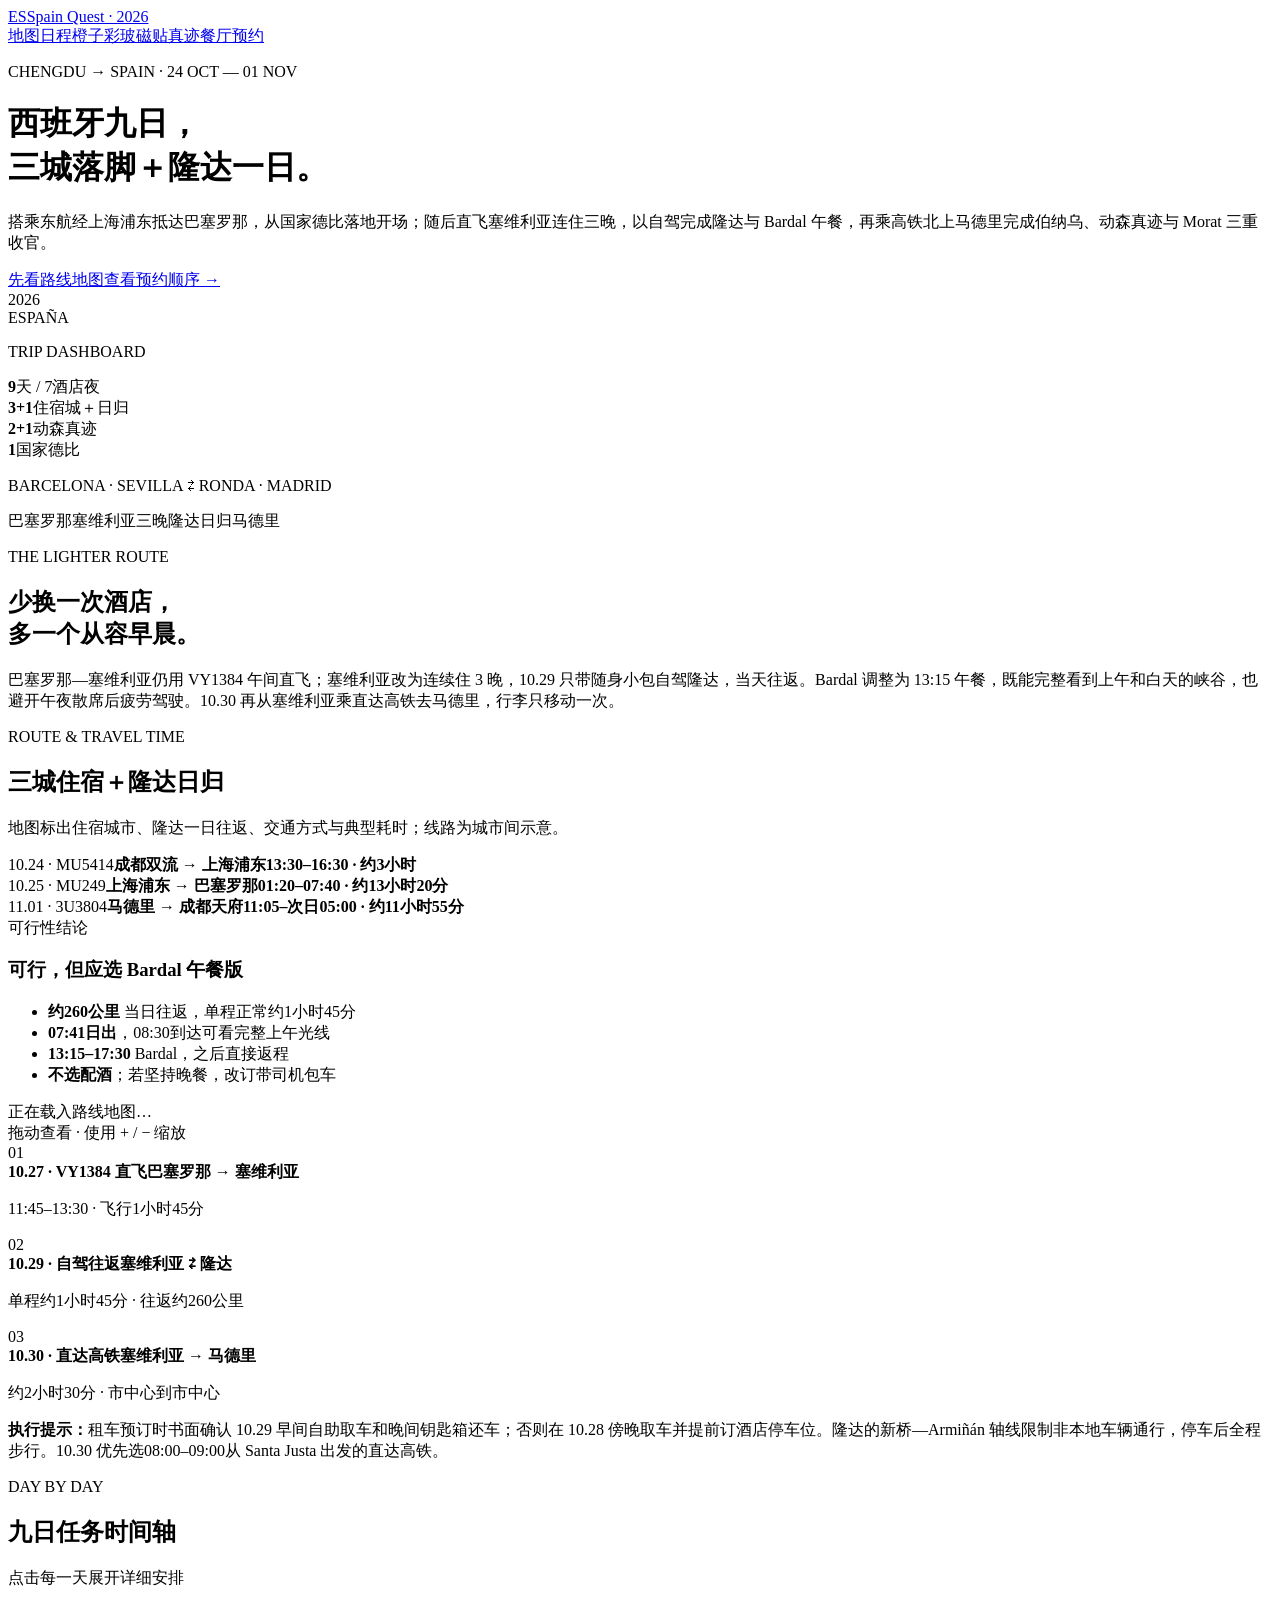
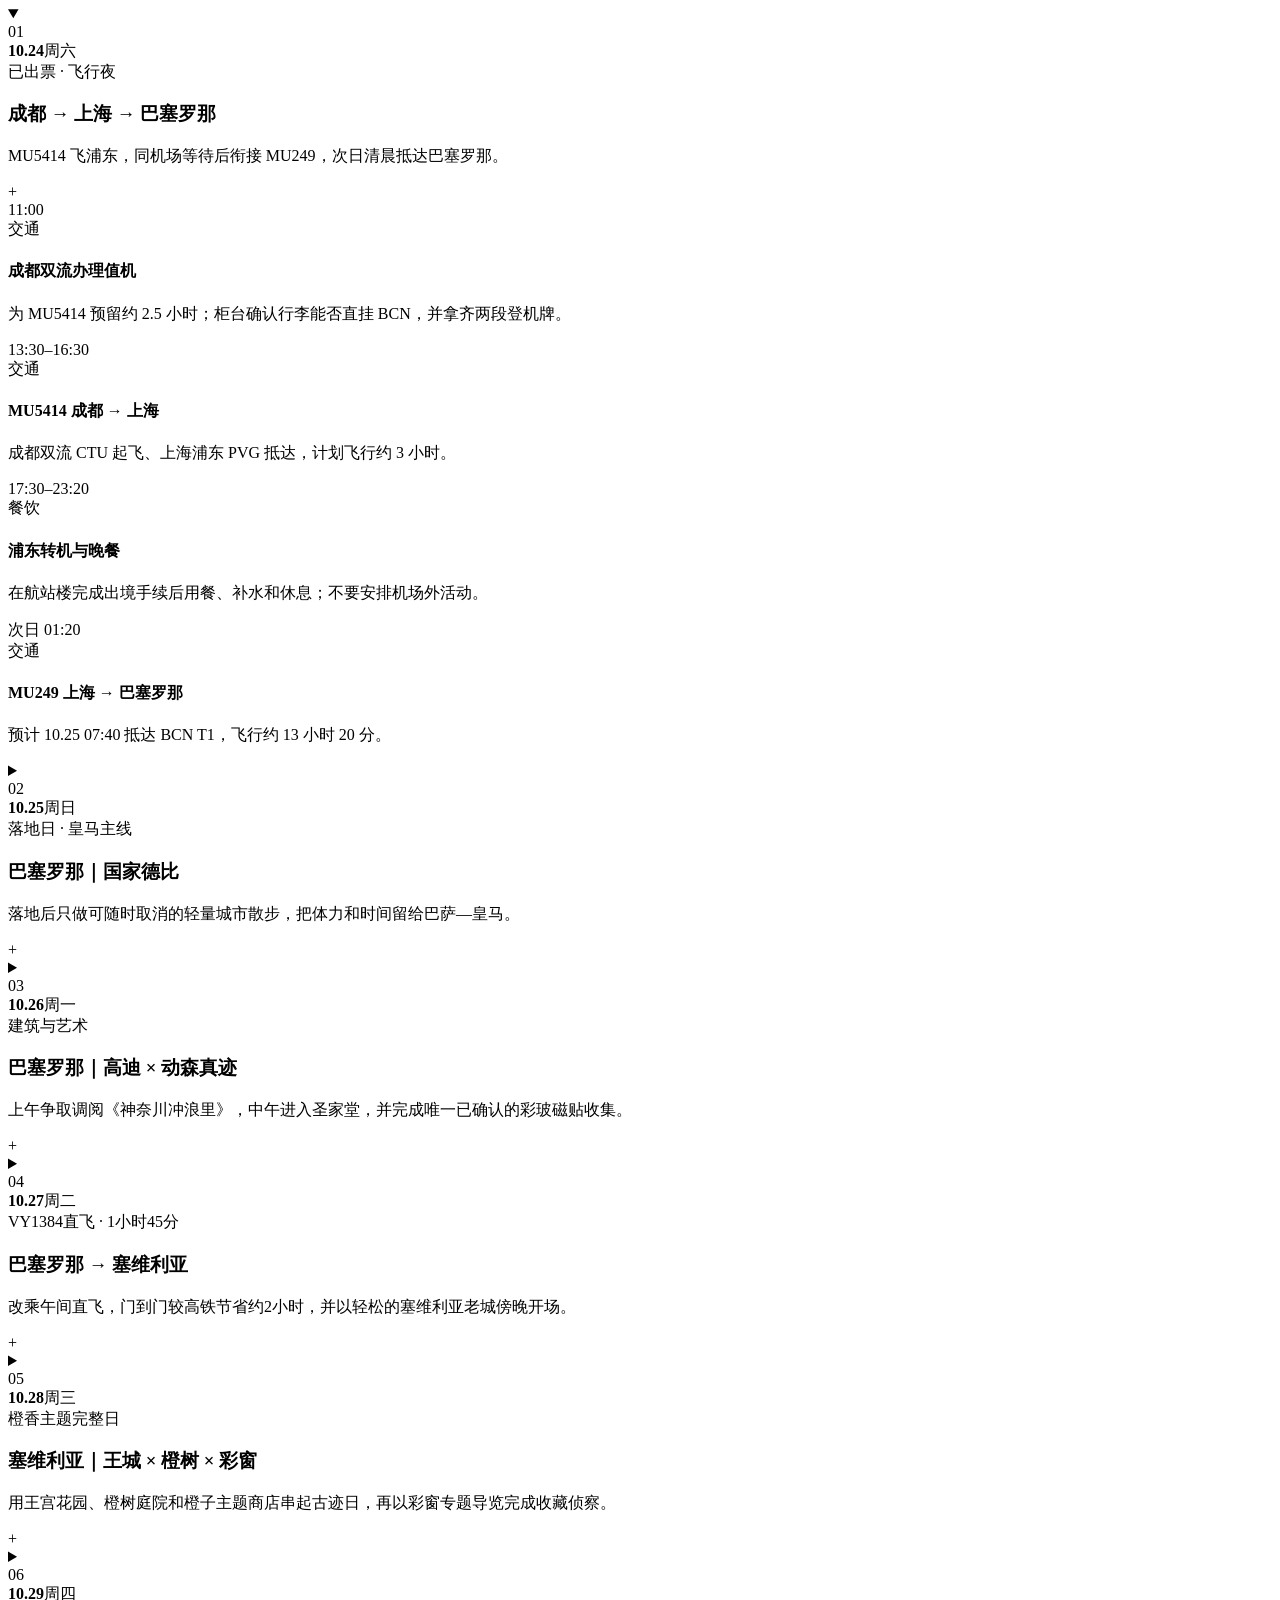
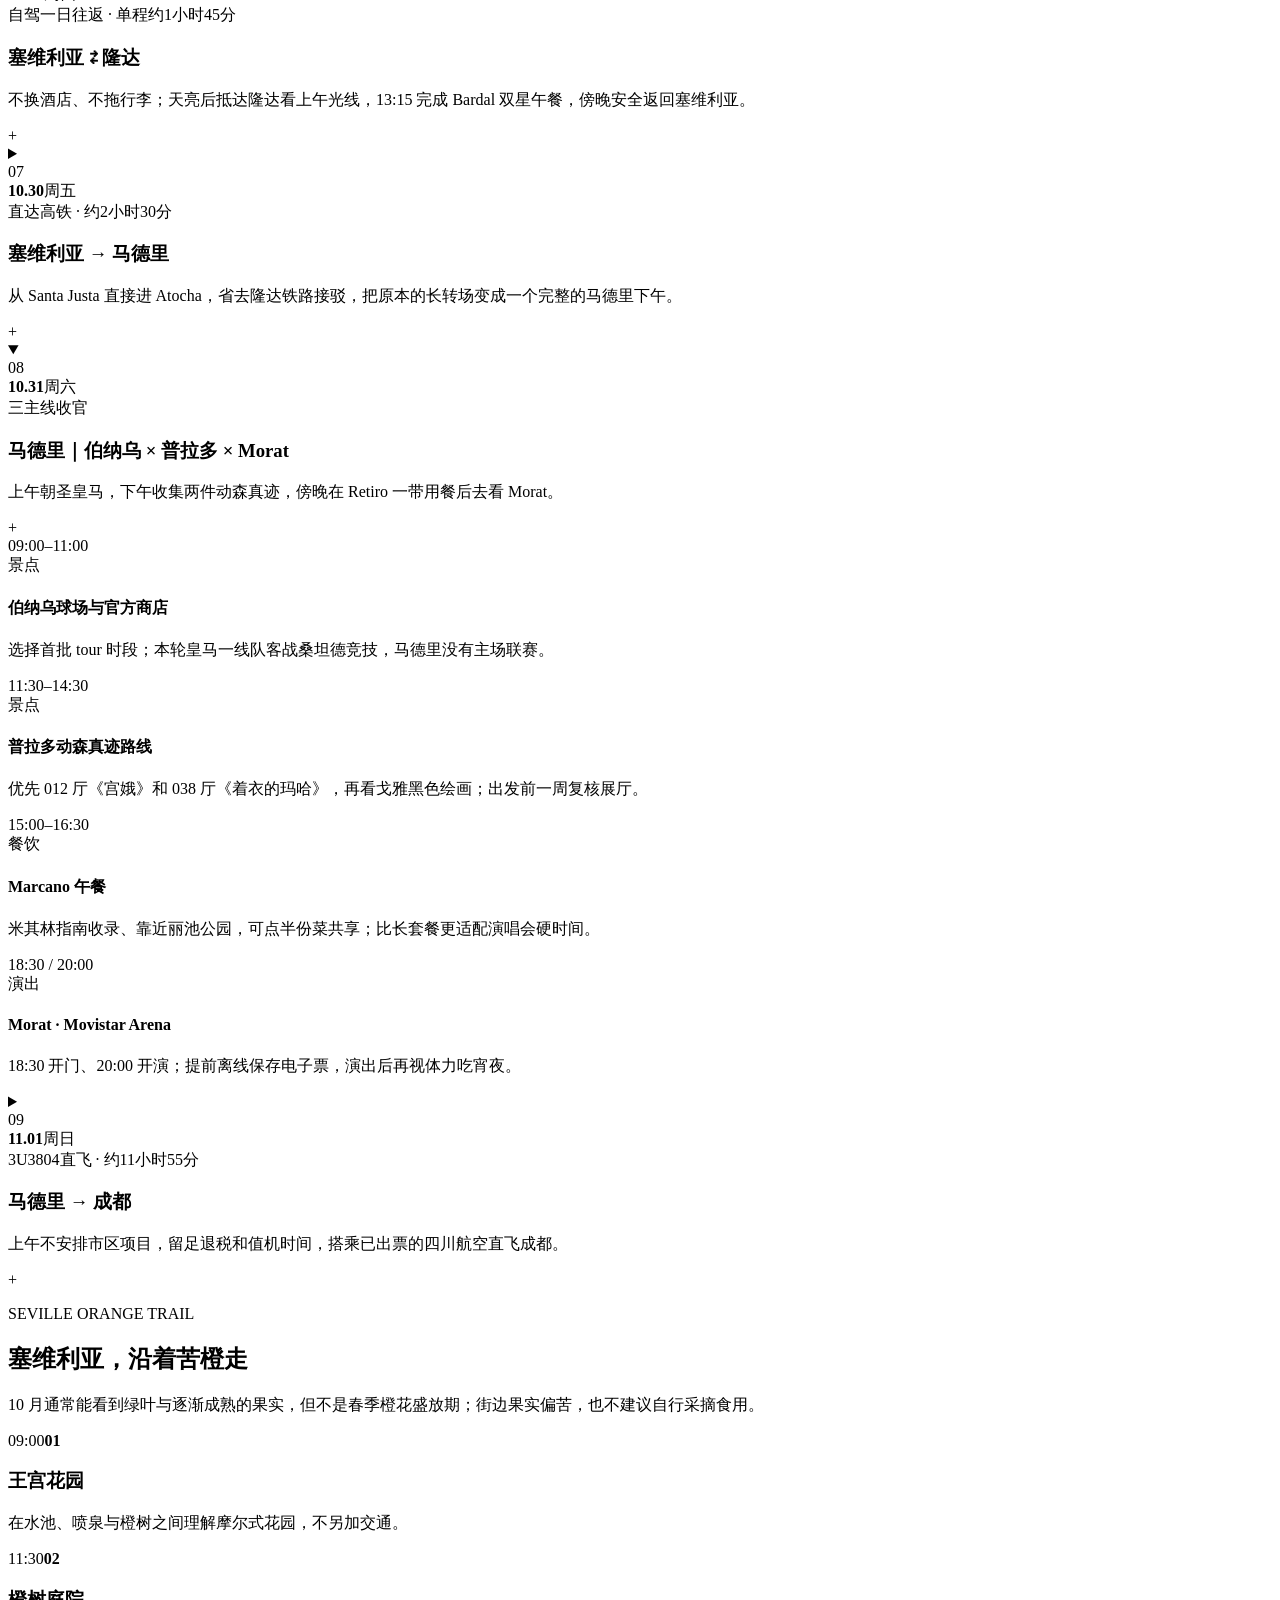
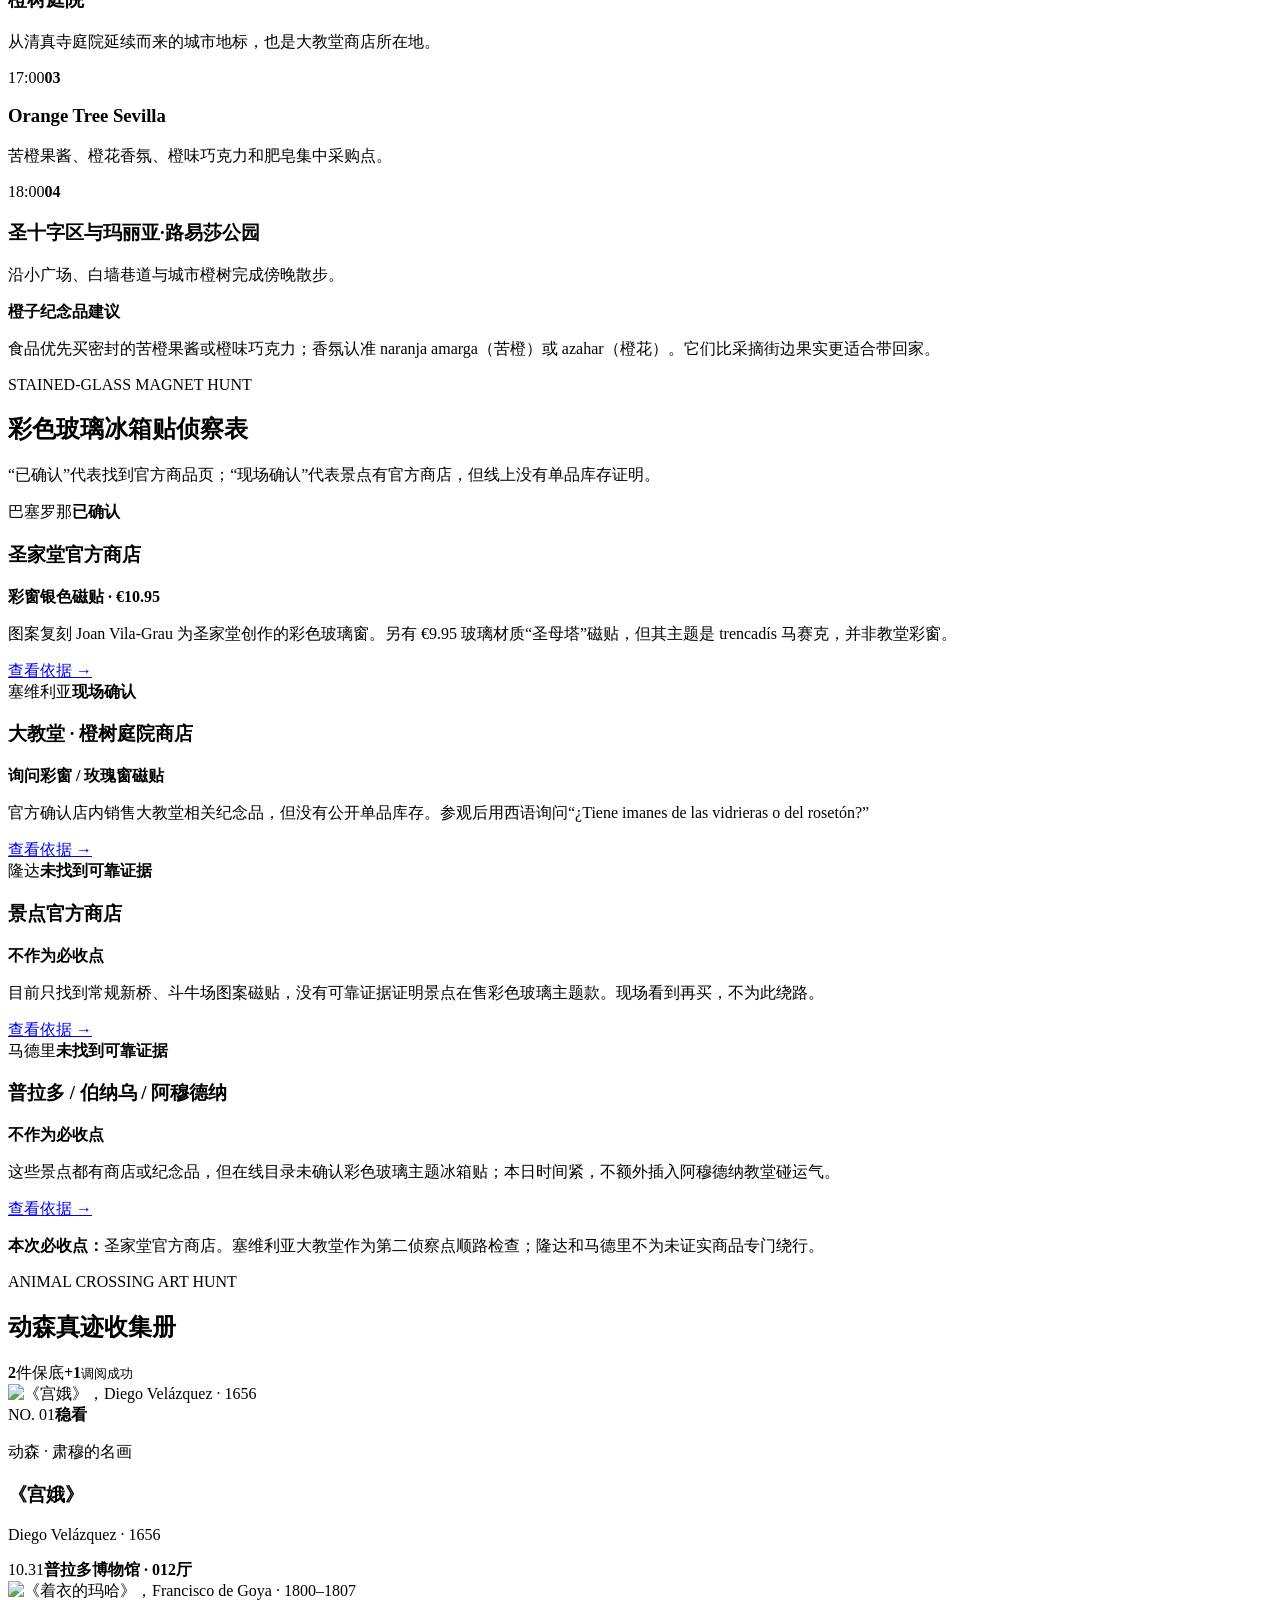
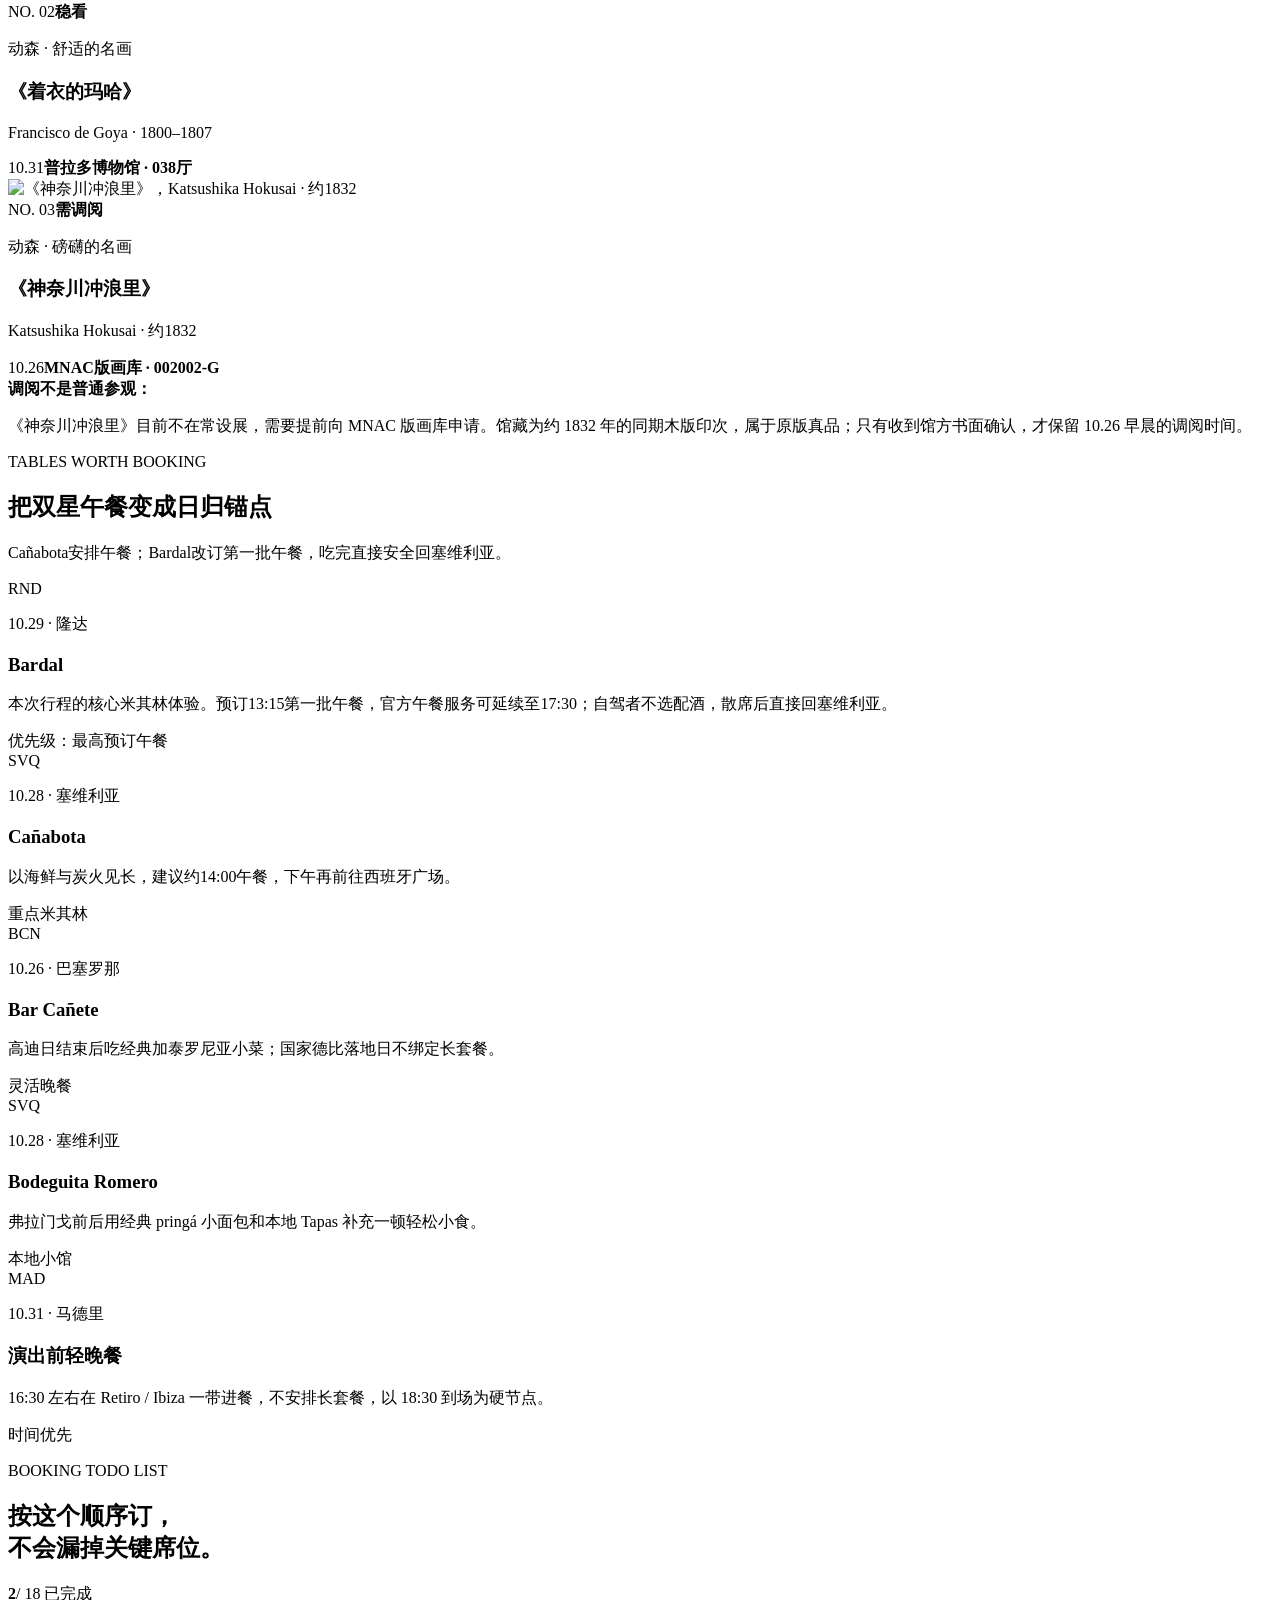
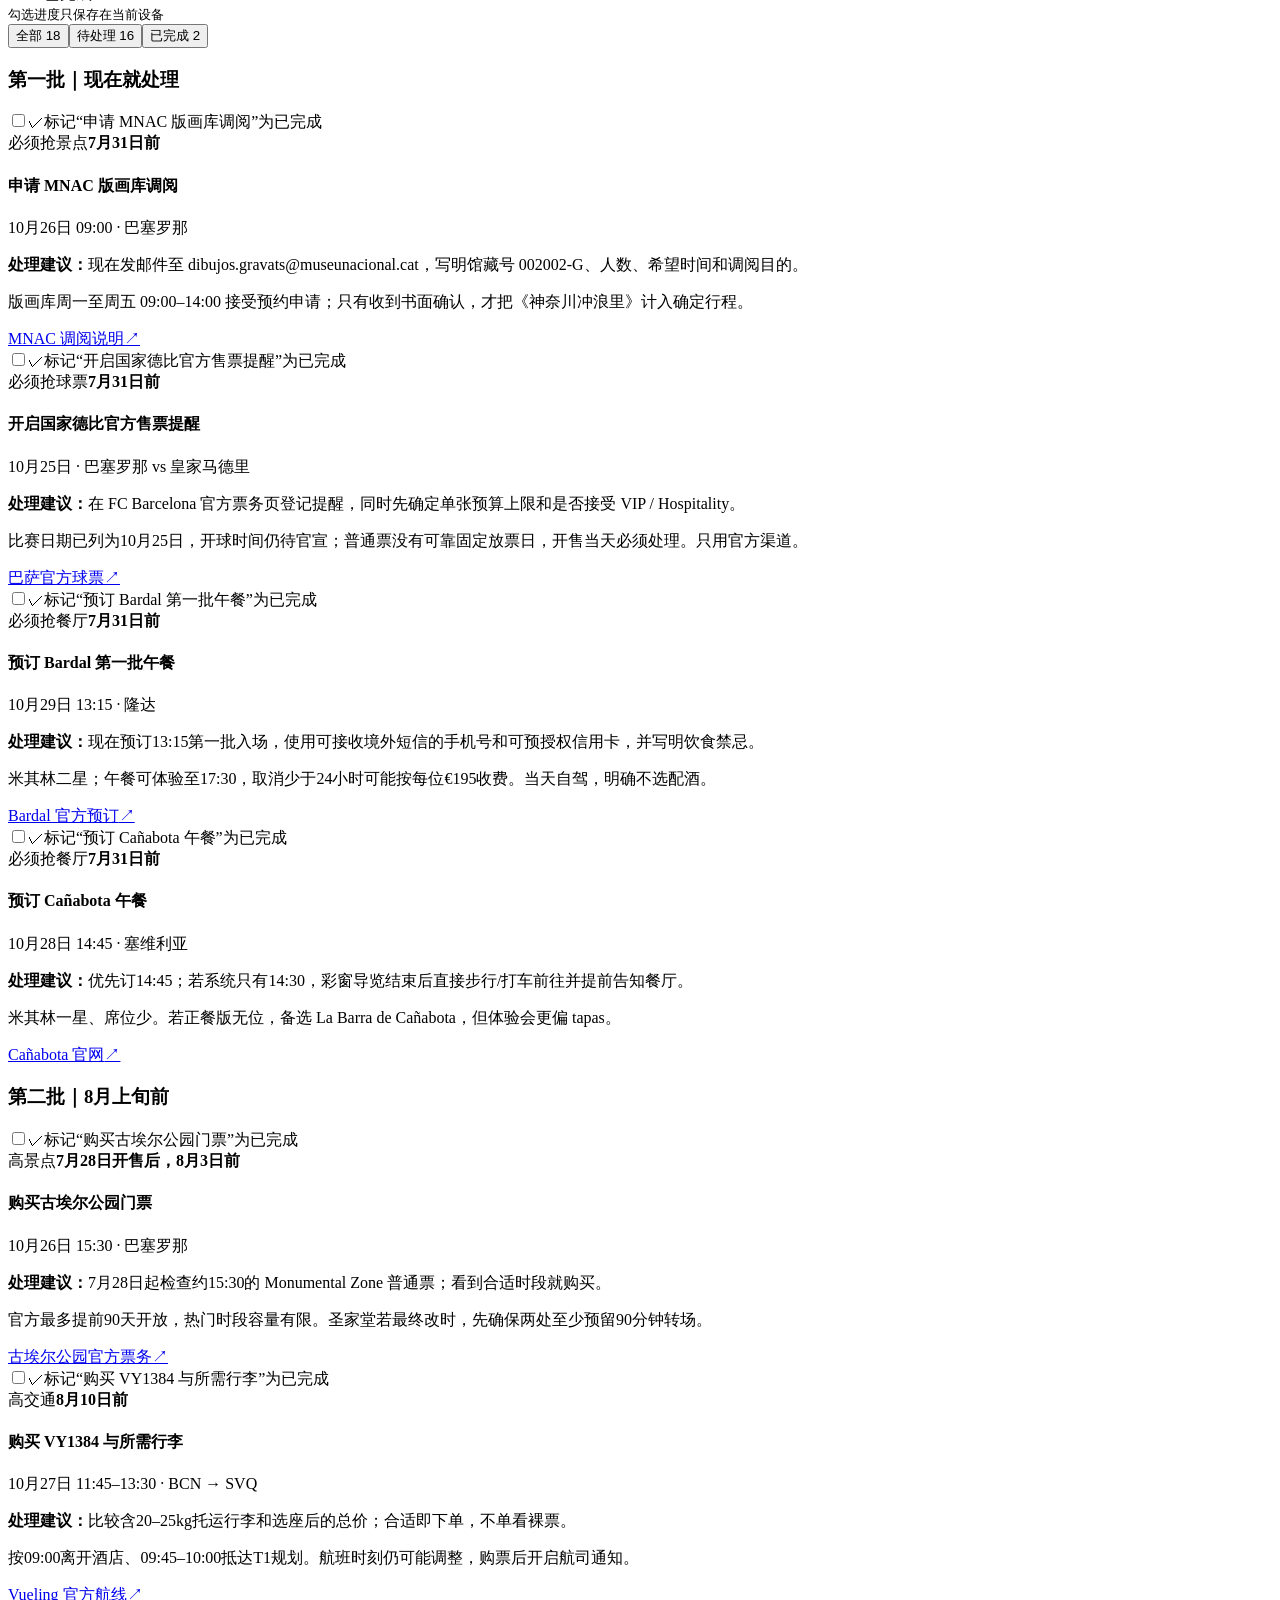
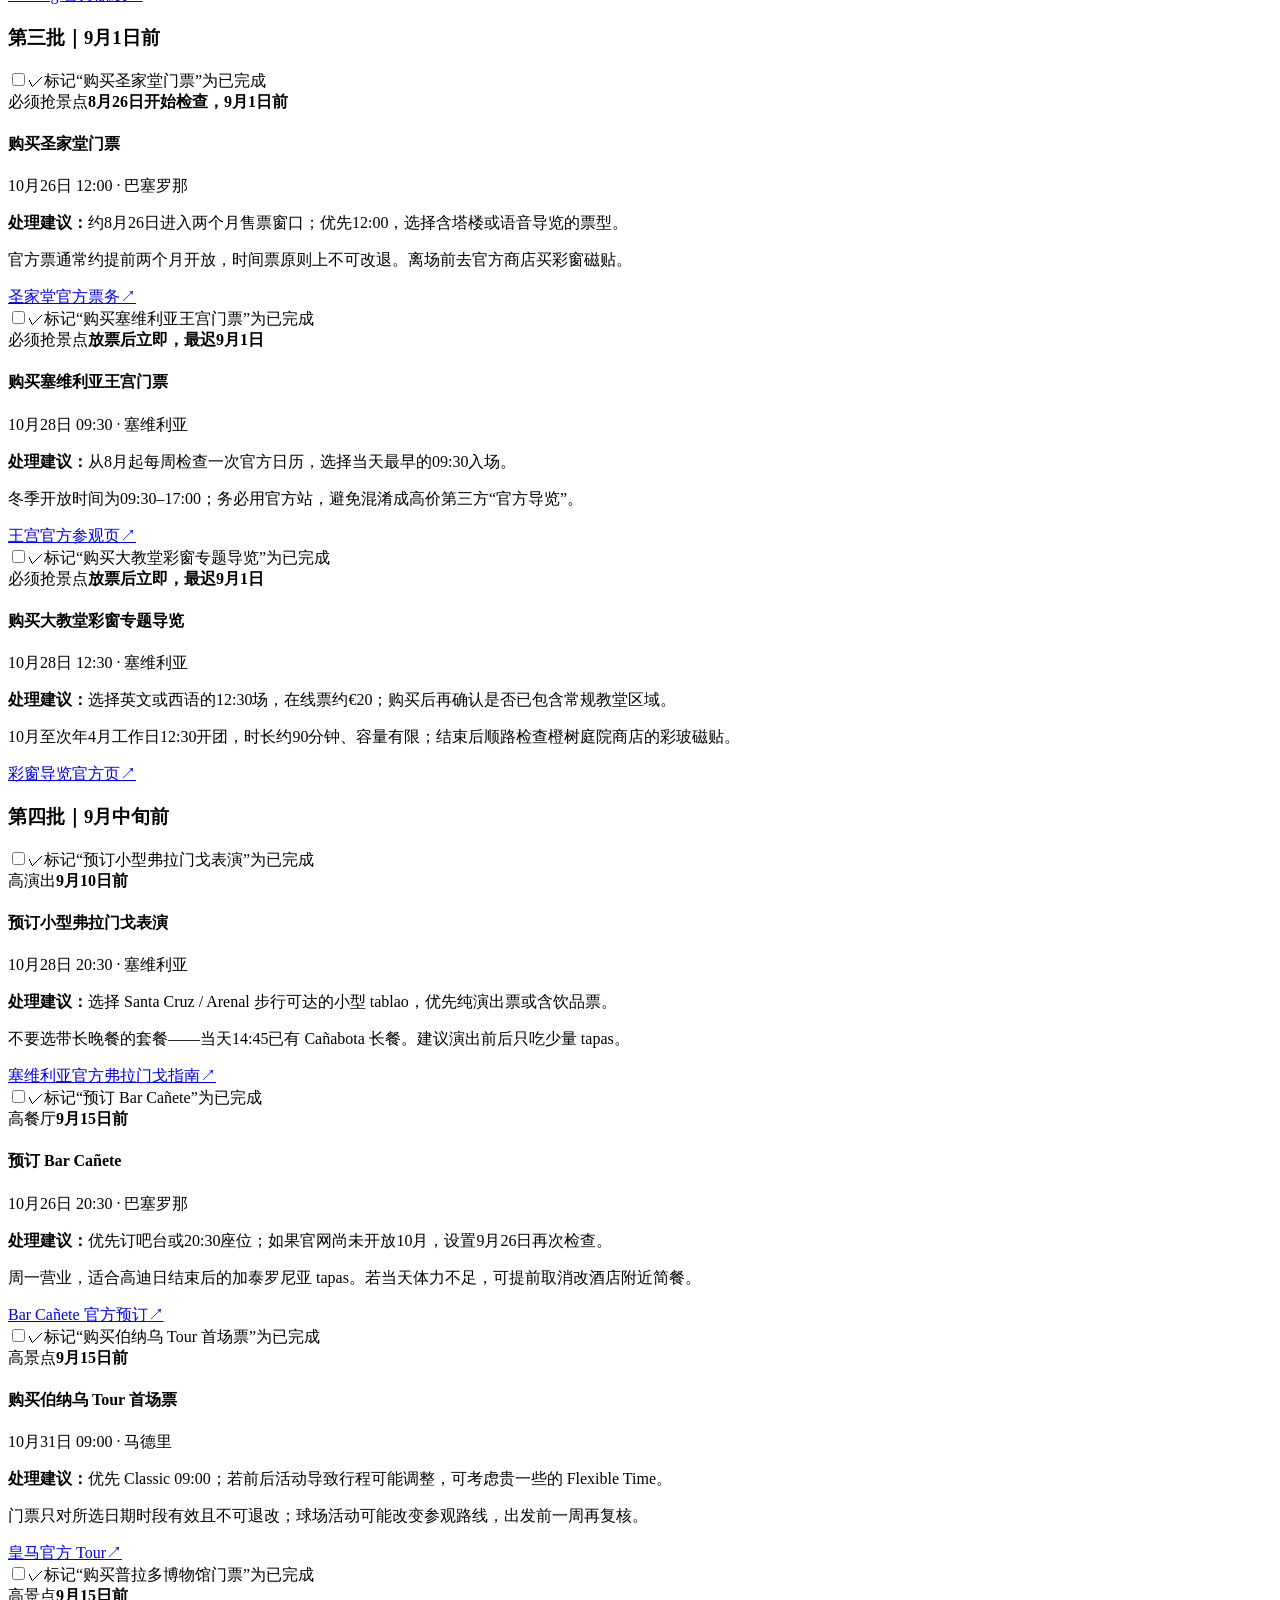
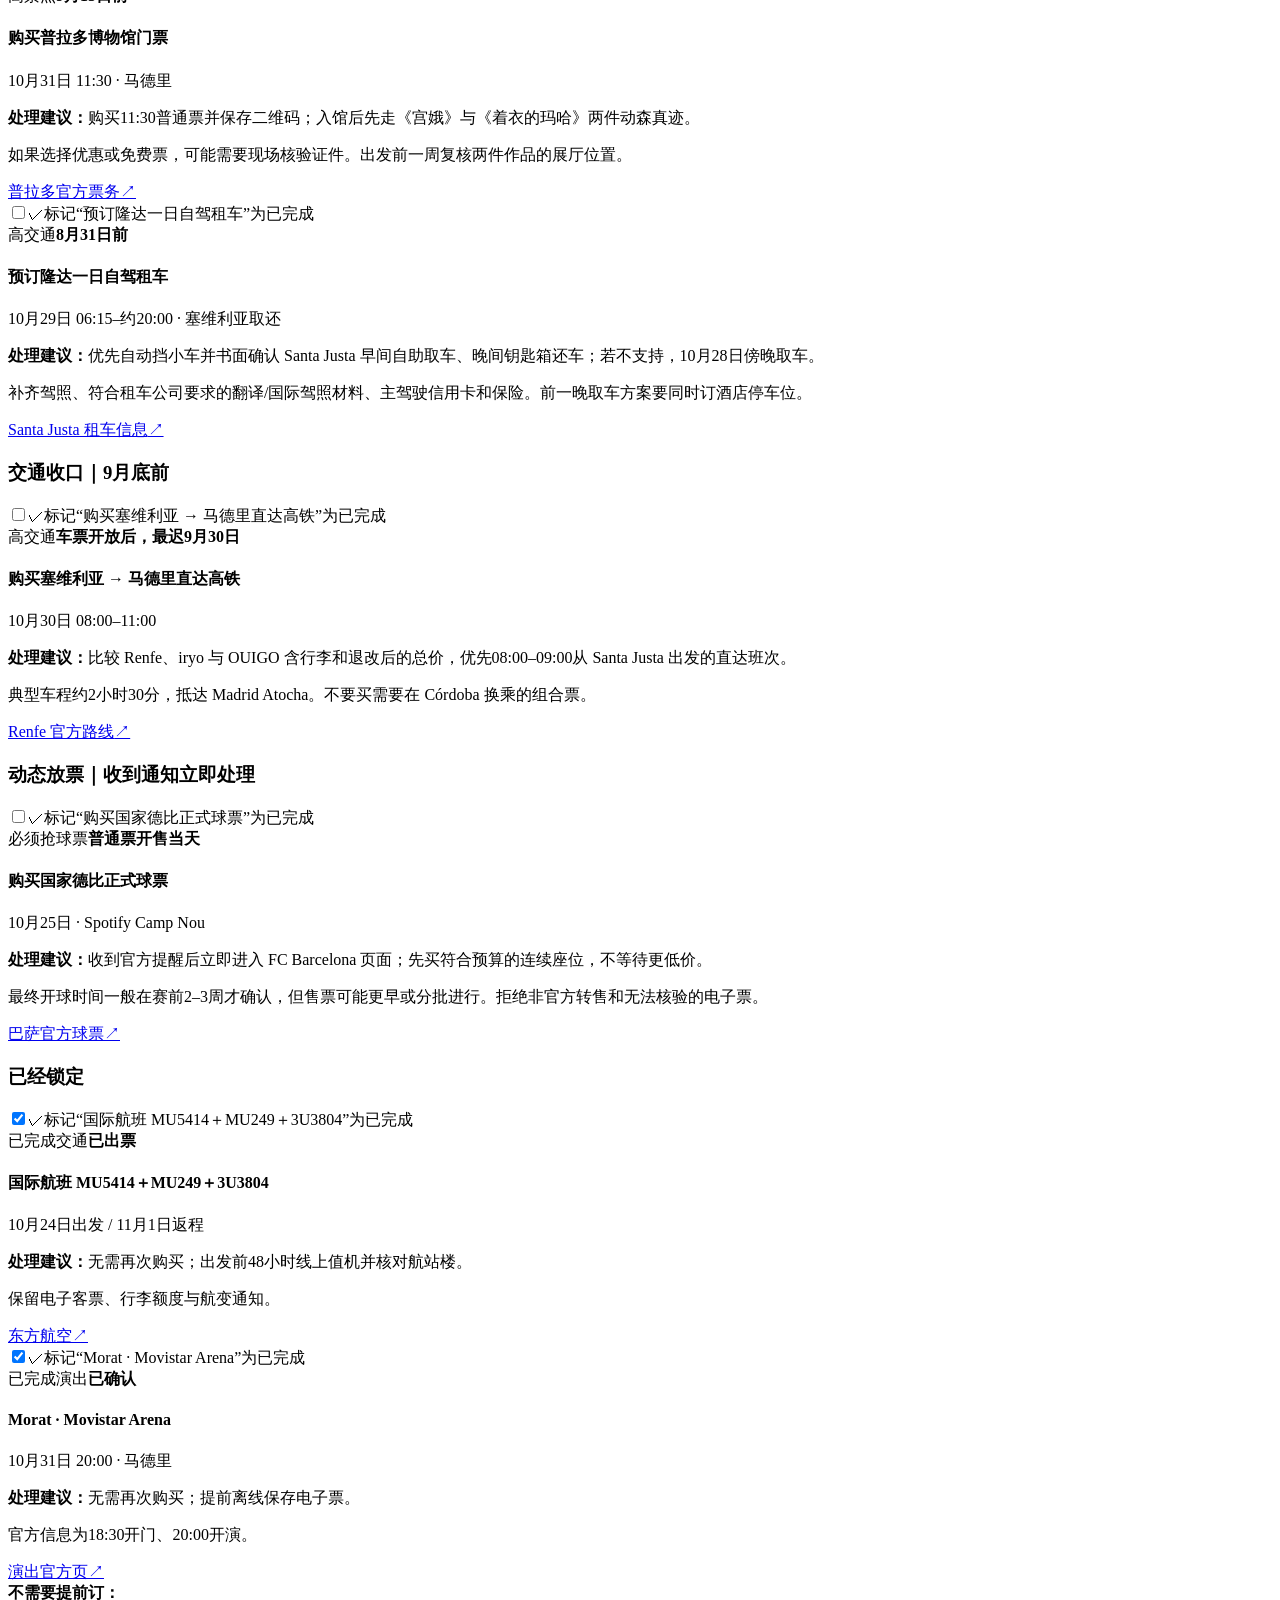
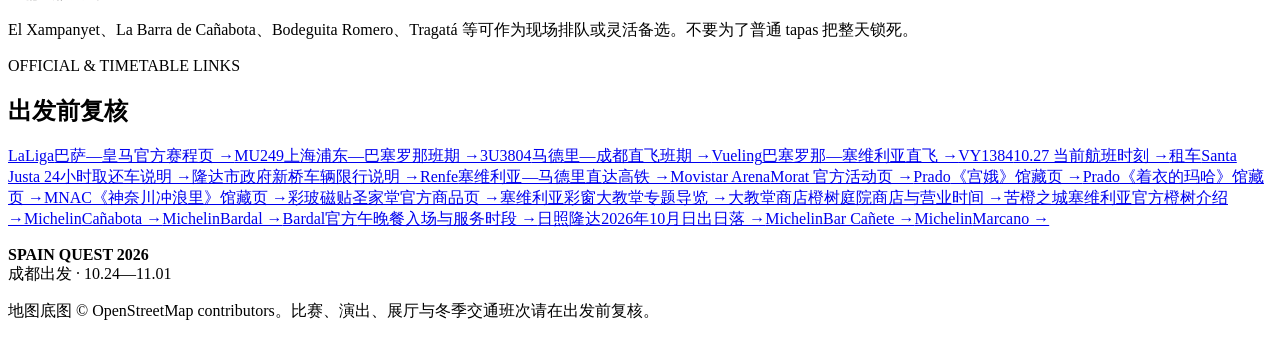
==== commit dacf3aeb: "Make Ronda a Seville day trip" ====
--- a/index.html
+++ b/index.html
@@ -1 +1 @@
-<!DOCTYPE html><html lang="zh-CN"><head><meta charSet="utf-8"/><meta name="viewport" content="width=device-width, initial-scale=1"/><link rel="preload" href="/spain-trip-2026/art/las-meninas.jpg" as="image"/><link rel="preload" href="/spain-trip-2026/art/clothed-maja.jpg" as="image"/><link rel="preload" href="/spain-trip-2026/art/great-wave.jpg" as="image"/><link rel="stylesheet" href="/spain-trip-2026/_next/static/chunks/0t69rv330j9g~.css" data-precedence="next"/><link rel="preload" as="script" fetchPriority="low" href="/spain-trip-2026/_next/static/chunks/0ht900cau6_ur.js"/><script src="/spain-trip-2026/_next/static/chunks/17o5vn3hqj54d.js" async=""></script><script src="/spain-trip-2026/_next/static/chunks/07lhk_q6pmm3r.js" async=""></script><script src="/spain-trip-2026/_next/static/chunks/turbopack-17mcpjduuu99j.js" async=""></script><script src="/spain-trip-2026/_next/static/chunks/0dbhjjzl8qfwv.js" async=""></script><script src="/spain-trip-2026/_next/static/chunks/0s0lhxfmsg8ey.js" async=""></script><meta name="theme-color" content="#0d2233"/><title>西班牙九日行程｜皇马 × 橙香塞维利亚 × 动森真迹</title><meta name="description" content="2026年10月24日至11月1日，从成都经上海飞巴塞罗那，直飞塞维利亚并前往隆达、马德里，收集动森真迹和彩色玻璃冰箱贴的每日旅行计划。"/><script src="/spain-trip-2026/_next/static/chunks/03~yq9q893hmn.js" noModule=""></script></head><body><div hidden=""><!--$--><!--/$--></div><main><header class="hero" id="top"><nav class="nav shell" aria-label="页面导航"><a class="brand" href="#top" aria-label="返回顶部"><span class="brandMark">ES</span><span>Spain Quest · 2026</span></a><div class="navLinks"><a href="#map">地图</a><a href="#route">日程</a><a href="#orange">橙子</a><a href="#magnets">彩玻磁贴</a><a href="#museum">真迹</a><a href="#food">餐厅</a><a href="#book">预约</a></div></nav><div class="heroGrid shell"><div class="heroCopy"><p class="eyebrow">CHENGDU → SPAIN · 24 OCT — 01 NOV</p><h1>西班牙九日，<br/><span>四城一线。</span></h1><p class="heroLead">搭乘东航经上海浦东抵达巴塞罗那，从国家德比落地开场；随后直达塞维利亚、转往隆达，再一路北上马德里完成伯纳乌、动森真迹与 Morat 三重收官。</p><div class="heroActions"><a class="primaryButton" href="#map">先看路线地图</a><a class="textButton" href="#book">查看预约顺序 <span>→</span></a></div></div><div class="questBoard" aria-label="旅行目标概览"><div class="passportStamp">2026<br/>ESPAÑA</div><p class="questLabel">TRIP DASHBOARD</p><div class="questMetric large"><strong>9</strong><span>天 / 7酒店夜</span></div><div class="questRow"><div class="questMetric"><strong>4</strong><span>西班牙城市</span></div><div class="questMetric"><strong>2+1</strong><span>动森真迹</span></div><div class="questMetric"><strong>1</strong><span>国家德比</span></div></div><div class="progressLine"><span></span></div><p class="questFoot">BARCELONA · SEVILLA · RONDA · MADRID</p></div></div><div class="routeRibbon" aria-hidden="true"><span>巴塞罗那</span><i></i><span>塞维利亚</span><i></i><span>隆达</span><i></i><span>马德里</span></div></header><section class="section shell intro" aria-labelledby="overview-title"><div><p class="sectionKicker">THE SMOOTHER ROUTE</p><h2 id="overview-title">先向南，<br/>再一路向北。</h2></div><p class="sectionIntro">这版路线把巴塞罗那—塞维利亚优化为 VY1384 午间直飞，门到门预计比直达高铁减少约 2 小时；随后乘大巴进入隆达并住一晚，最后从隆达直接北上马德里。三次移动都避免无意义折返，也为塞维利亚橙香主题日、Bardal 晚餐和马德里收官留出余量。</p></section><section class="mapSection" id="map" aria-labelledby="map-title"><div class="shell"><div class="sectionHead mapHead"><div><p class="sectionKicker light">ROUTE &amp; TRAVEL TIME</p><h2 id="map-title">四城路线地图</h2></div><p>地图标出住宿城市、交通方式与当前典型耗时；线路为城市间示意。</p></div><div class="flightStrip" aria-label="已出票国际航班与耗时"><div><span>10.24 · MU5414</span><strong>成都双流 → 上海浦东</strong><b>13:30–16:30 · 约3小时</b></div><div><span>10.25 · MU249</span><strong>上海浦东 → 巴塞罗那</strong><b>01:20–07:40 · 约13小时20分</b></div><div><span>11.01 · 3U3804</span><strong>马德里 → 成都天府</strong><b>11:05–次日05:00 · 约11小时55分</b></div></div><div class="routeMapFrame"><div class="routeMap" aria-label="巴塞罗那、塞维利亚、隆达和马德里的交互路线地图"></div><div class="mapLoading">正在载入路线地图…</div><div class="mapHint">拖动查看 · 使用 + / − 缩放</div></div><div class="transportLegend" aria-label="西班牙城际交通摘要"><article><span>01</span><div><b>10.27 · VY1384 直飞</b><strong>巴塞罗那 → 塞维利亚</strong><p>11:45–13:30 · 飞行1小时45分</p></div></article><article><span>02</span><div><b>10.29 · Damas 大巴</b><strong>塞维利亚 → 隆达</strong><p>约 2小时30分</p></div></article><article><span>03</span><div><b>10.30 · Renfe直达/联运</b><strong>隆达 → 马德里</strong><p>最快约 4小时32分</p></div></article></div><p class="timetableNote"><strong>时刻表提示：</strong>VY1384 当前排班为 11:45–13:30，订票时把托运行李计入总价；10 月最终时刻仍需复核。Damas 冬季班表开放后确认 09:00 班次；若隆达铁路维修延续，优先购买 Renfe 官方“接驳巴士＋AVE”一张联程票。</p></div></section><section class="routeSection" id="route" aria-labelledby="route-title"><div class="shell"><div class="sectionHead"><div><p class="sectionKicker">DAY BY DAY</p><h2 id="route-title">九日任务时间轴</h2></div><p>点击每一天展开详细安排</p></div><div class="timeline"><details class="dayCard" open=""><summary><div class="dayIndex">01</div><div class="dateBlock"><strong>10.24</strong><span>周六</span></div><div class="dayTitle"><span class="tag">已出票 · 飞行夜</span><h3>成都 → 上海 → 巴塞罗那</h3><p>MU5414 飞浦东，同机场等待后衔接 MU249，次日清晨抵达巴塞罗那。</p></div><div class="expandIcon" aria-hidden="true">+</div></summary><div class="dayDetails"><div class="dayPlan"><article class="dayPlanItem"><div class="planTime">11:00</div><div class="planCopy"><div class="planTitle"><span>交通</span><h4>成都双流办理值机</h4></div><p>为 MU5414 预留约 2.5 小时；柜台确认行李能否直挂 BCN，并拿齐两段登机牌。</p></div></article><article class="dayPlanItem"><div class="planTime">13:30–16:30</div><div class="planCopy"><div class="planTitle"><span>交通</span><h4>MU5414 成都 → 上海</h4></div><p>成都双流 CTU 起飞、上海浦东 PVG 抵达，计划飞行约 3 小时。</p></div></article><article class="dayPlanItem"><div class="planTime">17:30–23:20</div><div class="planCopy"><div class="planTitle"><span>餐饮</span><h4>浦东转机与晚餐</h4></div><p>在航站楼完成出境手续后用餐、补水和休息；不要安排机场外活动。</p></div></article><article class="dayPlanItem"><div class="planTime">次日 01:20</div><div class="planCopy"><div class="planTitle"><span>交通</span><h4>MU249 上海 → 巴塞罗那</h4></div><p>预计 10.25 07:40 抵达 BCN T1，飞行约 13 小时 20 分。</p></div></article></div></div></details><details class="dayCard"><summary><div class="dayIndex">02</div><div class="dateBlock"><strong>10.25</strong><span>周日</span></div><div class="dayTitle"><span class="tag">落地日 · 皇马主线</span><h3>巴塞罗那｜国家德比</h3><p>落地后只做可随时取消的轻量城市散步，把体力和时间留给巴萨—皇马。</p></div><div class="expandIcon" aria-hidden="true">+</div></summary><div class="dayDetails"><div class="dayPlan"><article class="dayPlanItem"><div class="planTime">07:40–10:00</div><div class="planCopy"><div class="planTitle"><span>交通</span><h4>抵达、进城与寄存行李</h4></div><p>Aerobús 或机场出租车前往 Eixample / Passeig de Gràcia；早餐选番茄面包、tortilla 与咖啡。</p></div></article><article class="dayPlanItem"><div class="planTime">10:30–12:30</div><div class="planCopy"><div class="planTitle"><span>景点</span><h4>哥特区 → Born 慢走</h4></div><p>巴塞罗那主教座堂外观、国王广场、圣玛利亚海洋教堂；航班延误就整段取消。</p></div></article><article class="dayPlanItem"><div class="planTime">12:45</div><div class="planCopy"><div class="planTitle"><span>餐饮</span><h4>El Xampanyet 或附近简餐</h4></div><p>点凤尾鱼、火腿与小份 tapas；严格控制用餐时间，开球官宣后反向调整本日节奏。</p></div></article><article class="dayPlanItem"><div class="planTime">待官宣</div><div class="planCopy"><div class="planTitle"><span>比赛</span><h4>巴塞罗那 vs 皇家马德里</h4></div><p>只从俱乐部或 LaLiga 认可渠道购票；至少提前 90 分钟到场，比赛优先于本日所有景点。</p></div></article></div></div></details><details class="dayCard"><summary><div class="dayIndex">03</div><div class="dateBlock"><strong>10.26</strong><span>周一</span></div><div class="dayTitle"><span class="tag">建筑与艺术</span><h3>巴塞罗那｜高迪 × 动森真迹</h3><p>上午争取调阅《神奈川冲浪里》，中午进入圣家堂，并完成唯一已确认的彩玻磁贴收集。</p></div><div class="expandIcon" aria-hidden="true">+</div></summary><div class="dayDetails"><div class="dayPlan"><article class="dayPlanItem"><div class="planTime">09:00</div><div class="planCopy"><div class="planTitle"><span>景点</span><h4>MNAC 版画库调阅申请</h4></div><p>以馆藏编号 002002-G 申请查看《神奈川冲浪里》；周一普通展馆闭馆，只有收到馆方书面确认才前往。</p></div></article><article class="dayPlanItem"><div class="planTime">12:00–14:00</div><div class="planCopy"><div class="planTitle"><span>景点</span><h4>圣家堂与彩窗</h4><b class="magnetBadge confirmed">彩玻磁贴 · <!-- -->已确认</b></div><p>优先订含塔楼或语音导览的时段；离场前进入官方商店购买 Joan Vila-Grau 彩窗图案磁贴。</p></div></article><article class="dayPlanItem"><div class="planTime">15:30–18:00</div><div class="planCopy"><div class="planTitle"><span>景点</span><h4>古埃尔公园 → 格拉西亚大道</h4></div><p>先看公园纪念区，回程根据体力选择巴特罗之家或米拉之家入内一处，另一处看外观。</p></div></article><article class="dayPlanItem"><div class="planTime">20:30</div><div class="planCopy"><div class="planTitle"><span>餐饮</span><h4>Bar Cañete</h4></div><p>点 coca de cristal、海鲜与当日市场菜；米其林指南收录，周一营业，建议提前订位。</p></div></article></div></div></details><details class="dayCard"><summary><div class="dayIndex">04</div><div class="dateBlock"><strong>10.27</strong><span>周二</span></div><div class="dayTitle"><span class="tag">VY1384直飞 · 1小时45分</span><h3>巴塞罗那 → 塞维利亚</h3><p>改乘午间直飞，门到门较高铁节省约2小时，并以轻松的塞维利亚老城傍晚开场。</p></div><div class="expandIcon" aria-hidden="true">+</div></summary><div class="dayDetails"><div class="dayPlan"><article class="dayPlanItem"><div class="planTime">07:45</div><div class="planCopy"><div class="planTitle"><span>餐饮</span><h4>酒店附近早餐与退房</h4></div><p>简单吃咖啡、可颂或番茄面包；09:00 前离店，不再塞入毕加索博物馆等不可控项目。</p></div></article><article class="dayPlanItem"><div class="planTime">09:00–10:15</div><div class="planCopy"><div class="planTitle"><span>交通</span><h4>前往 BCN T1</h4></div><p>有托运行李按起飞前约 2 小时抵达；Vueling 行李额度需在购票时一次买齐。</p></div></article><article class="dayPlanItem"><div class="planTime">11:45–13:30</div><div class="planCopy"><div class="planTitle"><span>交通</span><h4>Vueling VY1384</h4></div><p>巴塞罗那 BCN T1 → 塞维利亚 SVQ，直飞约 1 小时 45 分；最终时刻仍需以航司通知复核。</p></div></article><article class="dayPlanItem"><div class="planTime">15:30–18:45</div><div class="planCopy"><div class="planTitle"><span>景点</span><h4>Santa Cruz → 都市阳伞</h4></div><p>入住后走圣十字区、El Salvador 与 Metropol Parasol，日落前登顶；沿街观察苦橙树。</p></div></article><article class="dayPlanItem"><div class="planTime">20:30</div><div class="planCopy"><div class="planTitle"><span>餐饮</span><h4>La Barra de Cañabota</h4></div><p>比正餐版更灵活的海鲜 tapas，适合飞行日；也可改吃 Espacio Eslava。</p></div></article></div></div></details><details class="dayCard"><summary><div class="dayIndex">05</div><div class="dateBlock"><strong>10.28</strong><span>周三</span></div><div class="dayTitle"><span class="tag">橙香主题完整日</span><h3>塞维利亚｜王城 × 橙树 × 彩窗</h3><p>用王宫花园、橙树庭院和橙子主题商店串起古迹日，再以彩窗专题导览完成收藏侦察。</p></div><div class="expandIcon" aria-hidden="true">+</div></summary><div class="dayDetails"><div class="dayPlan"><article class="dayPlanItem"><div class="planTime">09:00–11:20</div><div class="planCopy"><div class="planTitle"><span>景点</span><h4>塞维利亚王宫与橙树花园</h4></div><p>先走少女庭院与大使厅，再看花园里的苦橙树、水渠和喷泉；10 月通常不是橙花季。</p></div></article><article class="dayPlanItem"><div class="planTime">12:30–14:00</div><div class="planCopy"><div class="planTitle"><span>景点</span><h4>大教堂彩窗专题导览</h4></div><p>10–4 月工作日 12:30 开设，覆盖西班牙保存最完整的彩窗群之一；结束后视体力登吉拉达塔。</p></div></article><article class="dayPlanItem"><div class="planTime">14:00</div><div class="planCopy"><div class="planTitle"><span>景点</span><h4>橙树庭院官方商店</h4><b class="magnetBadge check">彩玻磁贴 · <!-- -->现场确认</b></div><p>商店位于 Patio de los Naranjos 的 Nave del Lagarto；询问“imán de las vidrieras / del rosetón”。</p></div></article><article class="dayPlanItem"><div class="planTime">14:45</div><div class="planCopy"><div class="planTitle"><span>餐饮</span><h4>Cañabota 米其林午餐</h4></div><p>一星海鲜与炭火料理，菜单随渔获变化；把本日唯一长餐放在午间，建议提前 2–3 个月预订。</p></div></article><article class="dayPlanItem"><div class="planTime">17:00–19:00</div><div class="planCopy"><div class="planTitle"><span>景点</span><h4>Orange Tree Sevilla → 西班牙广场</h4></div><p>在 Ximénez de Enciso 22 选苦橙果酱、橙花香氛或橙味巧克力，再到玛丽亚·路易莎公园散步。</p></div></article><article class="dayPlanItem"><div class="planTime">20:30</div><div class="planCopy"><div class="planTitle"><span>演出</span><h4>弗拉门戈与轻量 tapas</h4></div><p>优先小型 tablao；表演前后在 Bodeguita Romero 点 pringá 小面包，不再安排第二顿长餐。</p></div></article></div></div></details><details class="dayCard"><summary><div class="dayIndex">06</div><div class="dateBlock"><strong>10.29</strong><span>周四</span></div><div class="dayTitle"><span class="tag">Damas大巴 · 约2小时30分</span><h3>塞维利亚 → 隆达</h3><p>上午直达隆达，午后沿峡谷与老城慢走，晚上从容完成 Bardal 双星体验。</p></div><div class="expandIcon" aria-hidden="true">+</div></summary><div class="dayDetails"><div class="dayPlan"><article class="dayPlanItem"><div class="planTime">07:30</div><div class="planCopy"><div class="planTitle"><span>交通</span><h4>早餐、退房与前往车站</h4></div><p>酒店简单早餐；08:30 前抵达 Prado de San Sebastián，预留找站台和行李装舱时间。</p></div></article><article class="dayPlanItem"><div class="planTime">09:00–11:30</div><div class="planCopy"><div class="planTitle"><span>交通</span><h4>Damas 直达大巴</h4></div><p>塞维利亚 → 隆达，不绕马拉加；冬季时刻开放后复核，若 09:00 取消则选 10:00。</p></div></article><article class="dayPlanItem"><div class="planTime">12:15</div><div class="planCopy"><div class="planTitle"><span>餐饮</span><h4>Tragatá 轻午餐</h4></div><p>Bardal 同门的轻松小馆，控制份量，把胃口留给晚间 tasting menu。</p></div></article><article class="dayPlanItem"><div class="planTime">14:30–18:30</div><div class="planCopy"><div class="planTitle"><span>景点</span><h4>新桥、峡谷与摩尔王之家</h4></div><p>从 Alameda del Tajo 走到新桥，再下到峡谷观景点；根据开放情况选择 Casa del Rey Moro 或老城。</p></div></article><article class="dayPlanItem"><div class="planTime">20:00</div><div class="planCopy"><div class="planTitle"><span>餐饮</span><h4>Bardal</h4></div><p>米其林二星，选择合适长度的菜单与配酒；餐厅距离新桥很近，当晚住隆达无需赶车。</p></div></article></div></div></details><details class="dayCard"><summary><div class="dayIndex">07</div><div class="dateBlock"><strong>10.30</strong><span>周五</span></div><div class="dayTitle"><span class="tag">Renfe直达/联运 · 最快约4小时32分</span><h3>隆达 → 马德里</h3><p>清晨补拍新桥，午后以一张 Renfe 联程票直接北上，不返回塞维利亚。</p></div><div class="expandIcon" aria-hidden="true">+</div></summary><div class="dayDetails"><div class="dayPlan"><article class="dayPlanItem"><div class="planTime">08:15–09:15</div><div class="planCopy"><div class="planTitle"><span>景点</span><h4>新桥清晨观景</h4></div><p>从 Mirador de Aldehuela 与 Jardines de Cuenca 看峡谷；光线柔和、人少，适合补拍。</p></div></article><article class="dayPlanItem"><div class="planTime">09:45–12:30</div><div class="planCopy"><div class="planTitle"><span>景点</span><h4>斗牛场或蒙德拉贡宫</h4></div><p>二选一深看；若更偏建筑与历史，再加阿拉伯浴场，避免横跨小城反复折返。</p></div></article><article class="dayPlanItem"><div class="planTime">13:00</div><div class="planCopy"><div class="planTitle"><span>餐饮</span><h4>隆达轻午餐</h4></div><p>选择 Tragatá、Las Maravillas 或老城 tapas，14:30 前结束并回酒店取行李。</p></div></article><article class="dayPlanItem"><div class="planTime">约16:26–20:58</div><div class="planCopy"><div class="planTitle"><span>交通</span><h4>隆达 → Madrid Atocha</h4></div><p>优先直达 Alvia；若维修延续，购买 Renfe 官方“隆达接驳巴士＋Antequera AVE”一张联程票。</p></div></article><article class="dayPlanItem"><div class="planTime">21:30</div><div class="planCopy"><div class="planTitle"><span>餐饮</span><h4>阿托查附近简餐</h4></div><p>入住后只吃小份 tortilla、火腿或汤，不在抵达夜安排预约餐厅。</p></div></article></div></div></details><details class="dayCard" open=""><summary><div class="dayIndex">08</div><div class="dateBlock"><strong>10.31</strong><span>周六</span></div><div class="dayTitle"><span class="tag">三主线收官</span><h3>马德里｜伯纳乌 × 普拉多 × Morat</h3><p>上午朝圣皇马，下午收集两件动森真迹，傍晚在 Retiro 一带用餐后去看 Morat。</p></div><div class="expandIcon" aria-hidden="true">+</div></summary><div class="dayDetails"><div class="dayPlan"><article class="dayPlanItem"><div class="planTime">09:00–11:00</div><div class="planCopy"><div class="planTitle"><span>景点</span><h4>伯纳乌球场与官方商店</h4></div><p>选择首批 tour 时段；本轮皇马一线队客战桑坦德竞技，马德里没有主场联赛。</p></div></article><article class="dayPlanItem"><div class="planTime">11:30–14:30</div><div class="planCopy"><div class="planTitle"><span>景点</span><h4>普拉多动森真迹路线</h4></div><p>优先 012 厅《宫娥》和 038 厅《着衣的玛哈》，再看戈雅黑色绘画；出发前一周复核展厅。</p></div></article><article class="dayPlanItem"><div class="planTime">15:00–16:30</div><div class="planCopy"><div class="planTitle"><span>餐饮</span><h4>Marcano 午餐</h4></div><p>米其林指南收录、靠近丽池公园，可点半份菜共享；比长套餐更适配演唱会硬时间。</p></div></article><article class="dayPlanItem"><div class="planTime">18:30 / 20:00</div><div class="planCopy"><div class="planTitle"><span>演出</span><h4>Morat · Movistar Arena</h4></div><p>18:30 开门、20:00 开演；提前离线保存电子票，演出后再视体力吃宵夜。</p></div></article></div></div></details><details class="dayCard"><summary><div class="dayIndex">09</div><div class="dateBlock"><strong>11.01</strong><span>周日</span></div><div class="dayTitle"><span class="tag">3U3804直飞 · 约11小时55分</span><h3>马德里 → 成都</h3><p>上午不安排市区项目，留足退税和值机时间，搭乘已出票的四川航空直飞成都。</p></div><div class="expandIcon" aria-hidden="true">+</div></summary><div class="dayDetails"><div class="dayPlan"><article class="dayPlanItem"><div class="planTime">07:00</div><div class="planCopy"><div class="planTitle"><span>餐饮</span><h4>酒店早餐与退房</h4></div><p>前一晚完成打包和线上值机；如需退税，把商品、单据和护照放在随身易取位置。</p></div></article><article class="dayPlanItem"><div class="planTime">08:00</div><div class="planCopy"><div class="planTitle"><span>交通</span><h4>抵达 MAD T1</h4></div><p>办理四川航空值机与退税；航站楼以电子客票和临近出发通知为最终依据。</p></div></article><article class="dayPlanItem"><div class="planTime">11:05–次日05:00</div><div class="planCopy"><div class="planTitle"><span>交通</span><h4>3U3804 马德里 → 成都</h4></div><p>Madrid MAD → 成都天府 TFU，计划飞行约 11 小时 55 分。</p></div></article></div></div></details></div></div></section><section class="orangeSection" id="orange" aria-labelledby="orange-title"><div class="shell"><div class="sectionHead orangeHead"><div><p class="sectionKicker">SEVILLE ORANGE TRAIL</p><h2 id="orange-title">塞维利亚，沿着苦橙走</h2></div><p>10 月通常能看到绿叶与逐渐成熟的果实，但不是春季橙花盛放期；街边果实偏苦，也不建议自行采摘食用。</p></div><div class="orangeTrail"><article><span>09:00</span><b>01</b><h3>王宫花园</h3><p>在水池、喷泉与橙树之间理解摩尔式花园，不另加交通。</p></article><article><span>11:30</span><b>02</b><h3>橙树庭院</h3><p>从清真寺庭院延续而来的城市地标，也是大教堂商店所在地。</p></article><article><span>17:00</span><b>03</b><h3>Orange Tree Sevilla</h3><p>苦橙果酱、橙花香氛、橙味巧克力和肥皂集中采购点。</p></article><article><span>18:00</span><b>04</b><h3>圣十字区与玛丽亚·路易莎公园</h3><p>沿小广场、白墙巷道与城市橙树完成傍晚散步。</p></article></div><div class="orangeNote"><strong>橙子纪念品建议</strong><p>食品优先买密封的苦橙果酱或橙味巧克力；香氛认准 naranja amarga（苦橙）或 azahar（橙花）。它们比采摘街边果实更适合带回家。</p></div></div></section><section class="magnetSection" id="magnets" aria-labelledby="magnets-title"><div class="shell"><div class="sectionHead magnetHead"><div><p class="sectionKicker light">STAINED-GLASS MAGNET HUNT</p><h2 id="magnets-title">彩色玻璃冰箱贴侦察表</h2></div><p>“已确认”代表找到官方商品页；“现场确认”代表景点有官方商店，但线上没有单品库存证明。</p></div><div class="magnetGrid"><article><div class="magnetMeta"><span>巴塞罗那</span><b class="confirmed">已确认</b></div><h3>圣家堂官方商店</h3><strong>彩窗银色磁贴 · €10.95</strong><p>图案复刻 Joan Vila-Grau 为圣家堂创作的彩色玻璃窗。另有 €9.95 玻璃材质“圣母塔”磁贴，但其主题是 trencadís 马赛克，并非教堂彩窗。</p><a href="https://store.sagradafamilia.org/en/object/stained-glass-window-silver-magnet/2053856?type=article" target="_blank" rel="noreferrer">查看依据 →</a></article><article><div class="magnetMeta"><span>塞维利亚</span><b class="check">现场确认</b></div><h3>大教堂 · 橙树庭院商店</h3><strong>询问彩窗 / 玫瑰窗磁贴</strong><p>官方确认店内销售大教堂相关纪念品，但没有公开单品库存。参观后用西语询问“¿Tiene imanes de las vidrieras o del rosetón?”</p><a href="https://www.catedraldesevilla.es/visita-cultural/servicios/" target="_blank" rel="noreferrer">查看依据 →</a></article><article><div class="magnetMeta"><span>隆达</span><b class="unverified">未找到可靠证据</b></div><h3>景点官方商店</h3><strong>不作为必收点</strong><p>目前只找到常规新桥、斗牛场图案磁贴，没有可靠证据证明景点在售彩色玻璃主题款。现场看到再买，不为此绕路。</p><a href="https://www.andalucia.org/en/ronda" target="_blank" rel="noreferrer">查看依据 →</a></article><article><div class="magnetMeta"><span>马德里</span><b class="unverified">未找到可靠证据</b></div><h3>普拉多 / 伯纳乌 / 阿穆德纳</h3><strong>不作为必收点</strong><p>这些景点都有商店或纪念品，但在线目录未确认彩色玻璃主题冰箱贴；本日时间紧，不额外插入阿穆德纳教堂碰运气。</p><a href="https://www.esmadrid.com/en/tourist-information/almudena-cathedral-museum" target="_blank" rel="noreferrer">查看依据 →</a></article></div><p class="magnetConclusion"><strong>本次必收点：</strong>圣家堂官方商店。塞维利亚大教堂作为第二侦察点顺路检查；隆达和马德里不为未证实商品专门绕行。</p></div></section><section class="museumSection" id="museum" aria-labelledby="museum-title"><div class="shell"><div class="museumHero"><div><p class="sectionKicker light">ANIMAL CROSSING ART HUNT</p><h2 id="museum-title">动森真迹收集册</h2></div><div class="collectionScore"><strong>2</strong><span>件保底</span><b>+1</b><small>调阅成功</small></div></div><div class="artGrid"><article class="artCard"><div class="artImage portrait"><img src="/spain-trip-2026/art/las-meninas.jpg" alt="《宫娥》，Diego Velázquez · 1656"/></div><div class="artCardBody"><div class="artMeta"><span>NO. <!-- -->01</span><b>稳看</b></div><p class="gameName">动森 · <!-- -->肃穆的名画</p><h3>《宫娥》</h3><p>Diego Velázquez · 1656</p><div class="artLocation"><span>10.31</span><strong>普拉多博物馆 · 012厅</strong></div></div></article><article class="artCard"><div class="artImage landscape"><img src="/spain-trip-2026/art/clothed-maja.jpg" alt="《着衣的玛哈》，Francisco de Goya · 1800–1807"/></div><div class="artCardBody"><div class="artMeta"><span>NO. <!-- -->02</span><b>稳看</b></div><p class="gameName">动森 · <!-- -->舒适的名画</p><h3>《着衣的玛哈》</h3><p>Francisco de Goya · 1800–1807</p><div class="artLocation"><span>10.31</span><strong>普拉多博物馆 · 038厅</strong></div></div></article><article class="artCard"><div class="artImage landscape"><img src="/spain-trip-2026/art/great-wave.jpg" alt="《神奈川冲浪里》，Katsushika Hokusai · 约1832"/></div><div class="artCardBody"><div class="artMeta"><span>NO. <!-- -->03</span><b>需调阅</b></div><p class="gameName">动森 · <!-- -->磅礴的名画</p><h3>《神奈川冲浪里》</h3><p>Katsushika Hokusai · 约1832</p><div class="artLocation"><span>10.26</span><strong>MNAC版画库 · 002002-G</strong></div></div></article></div><div class="museumNote"><strong>调阅不是普通参观：</strong><p>《神奈川冲浪里》目前不在常设展，需要提前向 MNAC 版画库申请。馆藏为约 1832 年的同期木版印次，属于原版真品；只有收到馆方书面确认，才保留 10.26 早晨的调阅时间。</p></div></div></section><section class="foodSection shell" id="food" aria-labelledby="food-title"><div class="sectionHead foodHead"><div><p class="sectionKicker">TABLES WORTH BOOKING</p><h2 id="food-title">把长餐放在不赶路的位置</h2></div><p>Cañabota安排午餐，Bardal安排隆达住宿当晚的完整晚餐。</p></div><div class="foodGrid"><article class="foodFeature"><span class="cityCode">RND</span><p>10.29 · 隆达</p><h3>Bardal</h3><p class="foodDesc">本次行程的核心米其林体验。安排在隆达住宿当晚20:00入场，可以完整体验安达卢西亚山地与海岸食材叙事，不再需要饭后赶车。</p><div><span>优先级：最高</span><span>预订晚餐</span></div></article><article class="foodCard"><span class="cityCode">SVQ</span><p>10.28 · 塞维利亚</p><h3>Cañabota</h3><p>以海鲜与炭火见长，建议约14:00午餐，下午再前往西班牙广场。</p><span class="foodTag">重点米其林</span></article><article class="foodCard"><span class="cityCode">BCN</span><p>10.26 · 巴塞罗那</p><h3>Bar Cañete</h3><p>高迪日结束后吃经典加泰罗尼亚小菜；国家德比落地日不绑定长套餐。</p><span class="foodTag">灵活晚餐</span></article><article class="foodCard casual"><span class="cityCode">SVQ</span><p>10.28 · 塞维利亚</p><h3>Bodeguita Romero</h3><p>弗拉门戈前后用经典 pringá 小面包和本地 Tapas 补充一顿轻松小食。</p><span class="foodTag">本地小馆</span></article><article class="foodCard"><span class="cityCode">MAD</span><p>10.31 · 马德里</p><h3>演出前轻晚餐</h3><p>16:30 左右在 Retiro / Ibiza 一带进餐，不安排长套餐，以 18:30 到场为硬节点。</p><span class="foodTag">时间优先</span></article></div></section><section class="bookingSection todoSection" id="book" aria-labelledby="book-title"><div class="shell"><div class="todoHeader"><div><p class="sectionKicker light">BOOKING TODO LIST</p><h2 id="book-title">按这个顺序订，<br/>不会漏掉关键席位。</h2></div><div class="todoProgress" aria-live="polite"><div><strong>2</strong><span>/ <!-- -->18<!-- --> 已完成</span></div><div class="todoProgressTrack"><span style="width:11.11111111111111%"></span></div><small>勾选进度只保存在当前设备</small></div></div><div class="todoFilters" aria-label="筛选预约任务"><button class="active">全部 <!-- -->18</button><button class="">待处理 <!-- -->16</button><button class="">已完成 <!-- -->2</button></div><div class="todoGroups"><div class="todoGroup"><h3>第一批｜现在就处理</h3><div class="todoList"><article class="todoItem"><label class="todoCheck"><input type="checkbox"/><span aria-hidden="true">✓</span><span class="srOnly">标记“<!-- -->申请 MNAC 版画库调阅<!-- -->”为已完成</span></label><div class="todoMain"><div class="todoMeta"><span class="priority p-必须抢">必须抢</span><span>景点</span><b>7月31日前</b></div><h4>申请 MNAC 版画库调阅</h4><p class="todoVisit">10月26日 09:00 · 巴塞罗那</p><p><strong>处理建议：</strong>现在发邮件至 dibujos.gravats@museunacional.cat，写明馆藏号 002002-G、人数、希望时间和调阅目的。</p><p class="todoNote">版画库周一至周五 09:00–14:00 接受预约申请；只有收到书面确认，才把《神奈川冲浪里》计入确定行程。</p></div><a class="todoLink" href="https://www.museunacional.cat/ca/colleccio/gravats" target="_blank" rel="noreferrer">MNAC 调阅说明<span>↗</span></a></article><article class="todoItem"><label class="todoCheck"><input type="checkbox"/><span aria-hidden="true">✓</span><span class="srOnly">标记“<!-- -->开启国家德比官方售票提醒<!-- -->”为已完成</span></label><div class="todoMain"><div class="todoMeta"><span class="priority p-必须抢">必须抢</span><span>球票</span><b>7月31日前</b></div><h4>开启国家德比官方售票提醒</h4><p class="todoVisit">10月25日 · 巴塞罗那 vs 皇家马德里</p><p><strong>处理建议：</strong>在 FC Barcelona 官方票务页登记提醒，同时先确定单张预算上限和是否接受 VIP / Hospitality。</p><p class="todoNote">比赛日期已列为10月25日，开球时间仍待官宣；普通票没有可靠固定放票日，开售当天必须处理。只用官方渠道。</p></div><a class="todoLink" href="https://www.fcbarcelona.com/en/tickets/football" target="_blank" rel="noreferrer">巴萨官方球票<span>↗</span></a></article><article class="todoItem"><label class="todoCheck"><input type="checkbox"/><span aria-hidden="true">✓</span><span class="srOnly">标记“<!-- -->预订 Bardal 晚餐<!-- -->”为已完成</span></label><div class="todoMain"><div class="todoMeta"><span class="priority p-必须抢">必须抢</span><span>餐厅</span><b>7月31日前</b></div><h4>预订 Bardal 晚餐</h4><p class="todoVisit">10月29日 20:00 · 隆达</p><p><strong>处理建议：</strong>现在预订 20:00 或 20:30，使用可接收境外短信的手机号和可预授权信用卡。</p><p class="todoNote">米其林二星；取消少于24小时可能按每位€195收费。提交饮食禁忌，晚餐后不再赶车。</p></div><a class="todoLink" href="https://www.restaurantebardal.com/en/reserva" target="_blank" rel="noreferrer">Bardal 官方预订<span>↗</span></a></article><article class="todoItem"><label class="todoCheck"><input type="checkbox"/><span aria-hidden="true">✓</span><span class="srOnly">标记“<!-- -->预订 Cañabota 午餐<!-- -->”为已完成</span></label><div class="todoMain"><div class="todoMeta"><span class="priority p-必须抢">必须抢</span><span>餐厅</span><b>7月31日前</b></div><h4>预订 Cañabota 午餐</h4><p class="todoVisit">10月28日 14:45 · 塞维利亚</p><p><strong>处理建议：</strong>优先订14:45；若系统只有14:30，彩窗导览结束后直接步行/打车前往并提前告知餐厅。</p><p class="todoNote">米其林一星、席位少。若正餐版无位，备选 La Barra de Cañabota，但体验会更偏 tapas。</p></div><a class="todoLink" href="https://canabota.es/" target="_blank" rel="noreferrer">Cañabota 官网<span>↗</span></a></article></div></div><div class="todoGroup"><h3>第二批｜8月上旬前</h3><div class="todoList"><article class="todoItem"><label class="todoCheck"><input type="checkbox"/><span aria-hidden="true">✓</span><span class="srOnly">标记“<!-- -->购买古埃尔公园门票<!-- -->”为已完成</span></label><div class="todoMain"><div class="todoMeta"><span class="priority p-高">高</span><span>景点</span><b>7月28日开售后，8月3日前</b></div><h4>购买古埃尔公园门票</h4><p class="todoVisit">10月26日 15:30 · 巴塞罗那</p><p><strong>处理建议：</strong>7月28日起检查约15:30的 Monumental Zone 普通票；看到合适时段就购买。</p><p class="todoNote">官方最多提前90天开放，热门时段容量有限。圣家堂若最终改时，先确保两处至少预留90分钟转场。</p></div><a class="todoLink" href="https://parkguell.barcelona/en/buy-tickets" target="_blank" rel="noreferrer">古埃尔公园官方票务<span>↗</span></a></article><article class="todoItem"><label class="todoCheck"><input type="checkbox"/><span aria-hidden="true">✓</span><span class="srOnly">标记“<!-- -->购买 VY1384 与所需行李<!-- -->”为已完成</span></label><div class="todoMain"><div class="todoMeta"><span class="priority p-高">高</span><span>交通</span><b>8月10日前</b></div><h4>购买 VY1384 与所需行李</h4><p class="todoVisit">10月27日 11:45–13:30 · BCN → SVQ</p><p><strong>处理建议：</strong>比较含20–25kg托运行李和选座后的总价；合适即下单，不单看裸票。</p><p class="todoNote">按09:00离开酒店、09:45–10:00抵达T1规划。航班时刻仍可能调整，购票后开启航司通知。</p></div><a class="todoLink" href="https://www.vueling.com/en/flights-from-barcelona-to-seville" target="_blank" rel="noreferrer">Vueling 官方航线<span>↗</span></a></article></div></div><div class="todoGroup"><h3>第三批｜9月1日前</h3><div class="todoList"><article class="todoItem"><label class="todoCheck"><input type="checkbox"/><span aria-hidden="true">✓</span><span class="srOnly">标记“<!-- -->购买圣家堂门票<!-- -->”为已完成</span></label><div class="todoMain"><div class="todoMeta"><span class="priority p-必须抢">必须抢</span><span>景点</span><b>8月26日开始检查，9月1日前</b></div><h4>购买圣家堂门票</h4><p class="todoVisit">10月26日 12:00 · 巴塞罗那</p><p><strong>处理建议：</strong>约8月26日进入两个月售票窗口；优先12:00，选择含塔楼或语音导览的票型。</p><p class="todoNote">官方票通常约提前两个月开放，时间票原则上不可改退。离场前去官方商店买彩窗磁贴。</p></div><a class="todoLink" href="https://sagradafamilia.org/en/tickets" target="_blank" rel="noreferrer">圣家堂官方票务<span>↗</span></a></article><article class="todoItem"><label class="todoCheck"><input type="checkbox"/><span aria-hidden="true">✓</span><span class="srOnly">标记“<!-- -->购买塞维利亚王宫门票<!-- -->”为已完成</span></label><div class="todoMain"><div class="todoMeta"><span class="priority p-必须抢">必须抢</span><span>景点</span><b>放票后立即，最迟9月1日</b></div><h4>购买塞维利亚王宫门票</h4><p class="todoVisit">10月28日 09:30 · 塞维利亚</p><p><strong>处理建议：</strong>从8月起每周检查一次官方日历，选择当天最早的09:30入场。</p><p class="todoNote">冬季开放时间为09:30–17:00；务必用官方站，避免混淆成高价第三方“官方导览”。</p></div><a class="todoLink" href="https://alcazarsevilla.org/prepara-la-visita/" target="_blank" rel="noreferrer">王宫官方参观页<span>↗</span></a></article><article class="todoItem"><label class="todoCheck"><input type="checkbox"/><span aria-hidden="true">✓</span><span class="srOnly">标记“<!-- -->购买大教堂彩窗专题导览<!-- -->”为已完成</span></label><div class="todoMain"><div class="todoMeta"><span class="priority p-必须抢">必须抢</span><span>景点</span><b>放票后立即，最迟9月1日</b></div><h4>购买大教堂彩窗专题导览</h4><p class="todoVisit">10月28日 12:30 · 塞维利亚</p><p><strong>处理建议：</strong>选择英文或西语的12:30场，在线票约€20；购买后再确认是否已包含常规教堂区域。</p><p class="todoNote">10月至次年4月工作日12:30开团，时长约90分钟、容量有限；结束后顺路检查橙树庭院商店的彩玻磁贴。</p></div><a class="todoLink" href="https://www.catedraldesevilla.es/en/cultural-visit/guided-tours/the-stained-glass-windows-of-the-cathedral/" target="_blank" rel="noreferrer">彩窗导览官方页<span>↗</span></a></article></div></div><div class="todoGroup"><h3>第四批｜9月中旬前</h3><div class="todoList"><article class="todoItem"><label class="todoCheck"><input type="checkbox"/><span aria-hidden="true">✓</span><span class="srOnly">标记“<!-- -->预订小型弗拉门戈表演<!-- -->”为已完成</span></label><div class="todoMain"><div class="todoMeta"><span class="priority p-高">高</span><span>演出</span><b>9月10日前</b></div><h4>预订小型弗拉门戈表演</h4><p class="todoVisit">10月28日 20:30 · 塞维利亚</p><p><strong>处理建议：</strong>选择 Santa Cruz / Arenal 步行可达的小型 tablao，优先纯演出票或含饮品票。</p><p class="todoNote">不要选带长晚餐的套餐——当天14:45已有 Cañabota 长餐。建议演出前后只吃少量 tapas。</p></div><a class="todoLink" href="https://visitasevilla.es/en/flamenco-in-seville/" target="_blank" rel="noreferrer">塞维利亚官方弗拉门戈指南<span>↗</span></a></article><article class="todoItem"><label class="todoCheck"><input type="checkbox"/><span aria-hidden="true">✓</span><span class="srOnly">标记“<!-- -->预订 Bar Cañete<!-- -->”为已完成</span></label><div class="todoMain"><div class="todoMeta"><span class="priority p-高">高</span><span>餐厅</span><b>9月15日前</b></div><h4>预订 Bar Cañete</h4><p class="todoVisit">10月26日 20:30 · 巴塞罗那</p><p><strong>处理建议：</strong>优先订吧台或20:30座位；如果官网尚未开放10月，设置9月26日再次检查。</p><p class="todoNote">周一营业，适合高迪日结束后的加泰罗尼亚 tapas。若当天体力不足，可提前取消改酒店附近简餐。</p></div><a class="todoLink" href="https://barcanete.com/reservas/" target="_blank" rel="noreferrer">Bar Cañete 官方预订<span>↗</span></a></article><article class="todoItem"><label class="todoCheck"><input type="checkbox"/><span aria-hidden="true">✓</span><span class="srOnly">标记“<!-- -->购买伯纳乌 Tour 首场票<!-- -->”为已完成</span></label><div class="todoMain"><div class="todoMeta"><span class="priority p-高">高</span><span>景点</span><b>9月15日前</b></div><h4>购买伯纳乌 Tour 首场票</h4><p class="todoVisit">10月31日 09:00 · 马德里</p><p><strong>处理建议：</strong>优先 Classic 09:00；若前后活动导致行程可能调整，可考虑贵一些的 Flexible Time。</p><p class="todoNote">门票只对所选日期时段有效且不可退改；球场活动可能改变参观路线，出发前一周再复核。</p></div><a class="todoLink" href="https://www.realmadrid.com/en-US/tour-bernabeu/individual" target="_blank" rel="noreferrer">皇马官方 Tour<span>↗</span></a></article><article class="todoItem"><label class="todoCheck"><input type="checkbox"/><span aria-hidden="true">✓</span><span class="srOnly">标记“<!-- -->购买普拉多博物馆门票<!-- -->”为已完成</span></label><div class="todoMain"><div class="todoMeta"><span class="priority p-高">高</span><span>景点</span><b>9月15日前</b></div><h4>购买普拉多博物馆门票</h4><p class="todoVisit">10月31日 11:30 · 马德里</p><p><strong>处理建议：</strong>购买11:30普通票并保存二维码；入馆后先走《宫娥》与《着衣的玛哈》两件动森真迹。</p><p class="todoNote">如果选择优惠或免费票，可能需要现场核验证件。出发前一周复核两件作品的展厅位置。</p></div><a class="todoLink" href="https://entradas.museodelprado.es/" target="_blank" rel="noreferrer">普拉多官方票务<span>↗</span></a></article></div></div><div class="todoGroup"><h3>交通收口｜9月底前</h3><div class="todoList"><article class="todoItem"><label class="todoCheck"><input type="checkbox"/><span aria-hidden="true">✓</span><span class="srOnly">标记“<!-- -->购买塞维利亚 → 隆达 Damas 大巴<!-- -->”为已完成</span></label><div class="todoMain"><div class="todoMeta"><span class="priority p-高">高</span><span>交通</span><b>冬季班表开放后，最迟9月30日</b></div><h4>购买塞维利亚 → 隆达 Damas 大巴</h4><p class="todoVisit">10月29日 09:00–约11:30</p><p><strong>处理建议：</strong>优先09:00直达班次；若冬季取消，改买10:00，不要绕行马拉加。</p><p class="todoNote">出发站按当前计划为 Prado de San Sebastián。购票后把电子票和行李规则离线保存。</p></div><a class="todoLink" href="https://damas-sa.es/rutas-y-horarios/" target="_blank" rel="noreferrer">Damas 官方班次<span>↗</span></a></article><article class="todoItem"><label class="todoCheck"><input type="checkbox"/><span aria-hidden="true">✓</span><span class="srOnly">标记“<!-- -->购买隆达 → 马德里 Renfe 联程票<!-- -->”为已完成</span></label><div class="todoMain"><div class="todoMeta"><span class="priority p-高">高</span><span>交通</span><b>车票开放后，最迟9月30日</b></div><h4>购买隆达 → 马德里 Renfe 联程票</h4><p class="todoVisit">10月30日 约16:26–20:58</p><p><strong>处理建议：</strong>优先直达 Alvia；若维修仍在继续，只购买 Renfe 官方一张票的“接驳巴士＋AVE”联程。</p><p class="todoNote">不要自己拆成隆达—安特克拉和安特克拉—马德里两张票，以免误车时失去联程保障。</p></div><a class="todoLink" href="https://www.renfe.com/es/en" target="_blank" rel="noreferrer">Renfe 官方购票<span>↗</span></a></article></div></div><div class="todoGroup"><h3>动态放票｜收到通知立即处理</h3><div class="todoList"><article class="todoItem"><label class="todoCheck"><input type="checkbox"/><span aria-hidden="true">✓</span><span class="srOnly">标记“<!-- -->购买国家德比正式球票<!-- -->”为已完成</span></label><div class="todoMain"><div class="todoMeta"><span class="priority p-必须抢">必须抢</span><span>球票</span><b>普通票开售当天</b></div><h4>购买国家德比正式球票</h4><p class="todoVisit">10月25日 · Spotify Camp Nou</p><p><strong>处理建议：</strong>收到官方提醒后立即进入 FC Barcelona 页面；先买符合预算的连续座位，不等待更低价。</p><p class="todoNote">最终开球时间一般在赛前2–3周才确认，但售票可能更早或分批进行。拒绝非官方转售和无法核验的电子票。</p></div><a class="todoLink" href="https://www.fcbarcelona.com/en/tickets/football" target="_blank" rel="noreferrer">巴萨官方球票<span>↗</span></a></article></div></div><div class="todoGroup"><h3>已经锁定</h3><div class="todoList"><article class="todoItem done"><label class="todoCheck"><input type="checkbox" checked=""/><span aria-hidden="true">✓</span><span class="srOnly">标记“<!-- -->国际航班 MU5414＋MU249＋3U3804<!-- -->”为已完成</span></label><div class="todoMain"><div class="todoMeta"><span class="priority p-已完成">已完成</span><span>交通</span><b>已出票</b></div><h4>国际航班 MU5414＋MU249＋3U3804</h4><p class="todoVisit">10月24日出发 / 11月1日返程</p><p><strong>处理建议：</strong>无需再次购买；出发前48小时线上值机并核对航站楼。</p><p class="todoNote">保留电子客票、行李额度与航变通知。</p></div><a class="todoLink" href="https://www.ceair.com/" target="_blank" rel="noreferrer">东方航空<span>↗</span></a></article><article class="todoItem done"><label class="todoCheck"><input type="checkbox" checked=""/><span aria-hidden="true">✓</span><span class="srOnly">标记“<!-- -->Morat · Movistar Arena<!-- -->”为已完成</span></label><div class="todoMain"><div class="todoMeta"><span class="priority p-已完成">已完成</span><span>演出</span><b>已确认</b></div><h4>Morat · Movistar Arena</h4><p class="todoVisit">10月31日 20:00 · 马德里</p><p><strong>处理建议：</strong>无需再次购买；提前离线保存电子票。</p><p class="todoNote">官方信息为18:30开门、20:00开演。</p></div><a class="todoLink" href="https://www.movistararena.es/programacion/evento/morat-yem-world-tour/31-10-2026/20%3A00/informacion" target="_blank" rel="noreferrer">演出官方页<span>↗</span></a></article></div></div></div><div class="todoFoot"><strong>不需要提前订：</strong><p>El Xampanyet、La Barra de Cañabota、Bodeguita Romero、Tragatá 等可作为现场排队或灵活备选。不要为了普通 tapas 把整天锁死。</p></div></div></section><section class="sources shell" aria-labelledby="sources-title"><p class="sectionKicker">OFFICIAL &amp; TIMETABLE LINKS</p><h2 id="sources-title">出发前复核</h2><div class="sourceGrid"><a href="https://www.laliga.com/partido/temporada-2026-2027-laliga-ea-sports-fc-barcelona-real-madrid-10" target="_blank" rel="noreferrer"><span>LaLiga</span>巴萨—皇马官方赛程页 →</a><a href="https://zbordirect.com/en/tools/schedule?departure_city=SHA&amp;arrival_city=BCN" target="_blank" rel="noreferrer"><span>MU249</span>上海浦东—巴塞罗那班期 →</a><a href="https://www.flightconnections.com/flights-from-mad-to-tfu" target="_blank" rel="noreferrer"><span>3U3804</span>马德里—成都直飞班期 →</a><a href="https://www.vueling.com/en/flights-from-barcelona-to-seville" target="_blank" rel="noreferrer"><span>Vueling</span>巴塞罗那—塞维利亚直飞 →</a><a href="https://zbordirect.com/en/tools/schedule?arrival_city=SVQ&amp;departure_city=BCN" target="_blank" rel="noreferrer"><span>VY1384</span>10.27 当前航班时刻 →</a><a href="https://damas-sa.es/wp-content/uploads/2026/06/HoraVer26V2.pdf" target="_blank" rel="noreferrer"><span>Damas</span>塞维利亚—隆达参考班表 →</a><a href="https://www.thetrainline.com/en/train-times/ronda-to-madrid" target="_blank" rel="noreferrer"><span>Renfe参考</span>隆达—马德里当前车次 →</a><a href="https://www.movistararena.es/programacion/evento/morat-yem-world-tour/31-10-2026/20%3A00/informacion" target="_blank" rel="noreferrer"><span>Movistar Arena</span>Morat 官方活动页 →</a><a href="https://www.museodelprado.es/en/the-collection/art-work/the-family-of-felipe-iv-or-las-meninas/9fdc7800-9ade-48b0-ab8b-edee94ea877f" target="_blank" rel="noreferrer"><span>Prado</span>《宫娥》馆藏页 →</a><a href="https://www.museodelprado.es/en/the-collection/art-work/la-maja-vestida/a3121efc-6924-454c-8a9f-e4320f26d3d0" target="_blank" rel="noreferrer"><span>Prado</span>《着衣的玛哈》馆藏页 →</a><a href="https://www.museunacional.cat/en/colleccio/great-wave-kanagawa/katsushika-hokusai/002002-g" target="_blank" rel="noreferrer"><span>MNAC</span>《神奈川冲浪里》馆藏页 →</a><a href="https://store.sagradafamilia.org/en/object/stained-glass-window-silver-magnet/2053856?type=article" target="_blank" rel="noreferrer"><span>彩玻磁贴</span>圣家堂官方商品页 →</a><a href="https://www.catedraldesevilla.es/visita-cultural/visitas-guiadas/las-vidrieras-de-la-catedral/" target="_blank" rel="noreferrer"><span>塞维利亚彩窗</span>大教堂专题导览 →</a><a href="https://www.catedraldesevilla.es/visita-cultural/servicios/" target="_blank" rel="noreferrer"><span>大教堂商店</span>橙树庭院商店与营业时间 →</a><a href="https://visitasevilla.es/sevilla-florece-por-que-hay-tantos-naranjos-en-la-ciudad/" target="_blank" rel="noreferrer"><span>苦橙之城</span>塞维利亚官方橙树介绍 →</a><a href="https://guide.michelin.com/es/es/andalucia/sevilla/restaurante/canabota" target="_blank" rel="noreferrer"><span>Michelin</span>Cañabota →</a><a href="https://guide.michelin.com/es/es/andalucia/ronda/restaurante/bardal" target="_blank" rel="noreferrer"><span>Michelin</span>Bardal →</a><a href="https://guide.michelin.com/en/catalunya/barcelona/restaurant/canete" target="_blank" rel="noreferrer"><span>Michelin</span>Bar Cañete →</a><a href="https://guide.michelin.com/us/en/comunidad-de-madrid/madrid/restaurant/marcano" target="_blank" rel="noreferrer"><span>Michelin</span>Marcano →</a></div></section><footer><div class="shell footerInner"><p><strong>SPAIN QUEST 2026</strong><br/>成都出发 · 10.24—11.01</p><p>地图底图 © OpenStreetMap contributors。比赛、演出、展厅与冬季交通班次请在出发前复核。</p></div></footer></main><!--$--><!--/$--><script src="/spain-trip-2026/_next/static/chunks/0ht900cau6_ur.js" id="_R_" async=""></script><script>(self.__next_f=self.__next_f||[]).push([0])</script><script>self.__next_f.push([1,"1:\"$Sreact.fragment\"\n2:I[39756,[\"/spain-trip-2026/_next/static/chunks/0dbhjjzl8qfwv.js\"],\"default\"]\n3:I[37457,[\"/spain-trip-2026/_next/static/chunks/0dbhjjzl8qfwv.js\"],\"default\"]\n10:I[68027,[\"/spain-trip-2026/_next/static/chunks/0dbhjjzl8qfwv.js\"],\"default\",1]\n:HL[\"/spain-trip-2026/_next/static/chunks/0t69rv330j9g~.css\",\"style\"]\n"])</script><script>self.__next_f.push([1,"0:{\"P\":null,\"c\":[\"\",\"\"],\"q\":\"\",\"i\":false,\"f\":[[[\"\",{\"children\":[\"__PAGE__\",{}]},\"$undefined\",\"$undefined\",16],[[\"$\",\"$1\",\"c\",{\"children\":[[[\"$\",\"link\",\"0\",{\"rel\":\"stylesheet\",\"href\":\"/spain-trip-2026/_next/static/chunks/0t69rv330j9g~.css\",\"precedence\":\"next\",\"crossOrigin\":\"$undefined\",\"nonce\":\"$undefined\"}],[\"$\",\"script\",\"script-0\",{\"src\":\"/spain-trip-2026/_next/static/chunks/0dbhjjzl8qfwv.js\",\"async\":true,\"nonce\":\"$undefined\"}]],[\"$\",\"html\",null,{\"lang\":\"zh-CN\",\"children\":[\"$\",\"body\",null,{\"children\":[\"$\",\"$L2\",null,{\"parallelRouterKey\":\"children\",\"error\":\"$undefined\",\"errorStyles\":\"$undefined\",\"errorScripts\":\"$undefined\",\"template\":[\"$\",\"$L3\",null,{}],\"templateStyles\":\"$undefined\",\"templateScripts\":\"$undefined\",\"notFound\":[[[\"$\",\"title\",null,{\"children\":\"404: This page could not be found.\"}],[\"$\",\"div\",null,{\"style\":{\"fontFamily\":\"system-ui,\\\"Segoe UI\\\",Roboto,Helvetica,Arial,sans-serif,\\\"Apple Color Emoji\\\",\\\"Segoe UI Emoji\\\"\",\"height\":\"100vh\",\"textAlign\":\"center\",\"display\":\"flex\",\"flexDirection\":\"column\",\"alignItems\":\"center\",\"justifyContent\":\"center\"},\"children\":[\"$\",\"div\",null,{\"children\":[[\"$\",\"style\",null,{\"dangerouslySetInnerHTML\":{\"__html\":\"body{color:#000;background:#fff;margin:0}.next-error-h1{border-right:1px solid rgba(0,0,0,.3)}@media (prefers-color-scheme:dark){body{color:#fff;background:#000}.next-error-h1{border-right:1px solid rgba(255,255,255,.3)}}\"}}],[\"$\",\"h1\",null,{\"className\":\"next-error-h1\",\"style\":{\"display\":\"inline-block\",\"margin\":\"0 20px 0 0\",\"padding\":\"0 23px 0 0\",\"fontSize\":24,\"fontWeight\":500,\"verticalAlign\":\"top\",\"lineHeight\":\"49px\"},\"children\":404}],[\"$\",\"div\",null,{\"style\":{\"display\":\"inline-block\"},\"children\":[\"$\",\"h2\",null,{\"style\":{\"fontSize\":14,\"fontWeight\":400,\"lineHeight\":\"49px\",\"margin\":0},\"children\":\"This page could not be found.\"}]}]]}]}]],[]],\"forbidden\":\"$undefined\",\"unauthorized\":\"$undefined\"}]}]}]]}],{\"children\":[[\"$\",\"$1\",\"c\",{\"children\":[[\"$\",\"main\",null,{\"children\":[[\"$\",\"header\",null,{\"className\":\"hero\",\"id\":\"top\",\"children\":[[\"$\",\"nav\",null,{\"className\":\"nav shell\",\"aria-label\":\"页面导航\",\"children\":[[\"$\",\"a\",null,{\"className\":\"brand\",\"href\":\"#top\",\"aria-label\":\"返回顶部\",\"children\":[[\"$\",\"span\",null,{\"className\":\"brandMark\",\"children\":\"ES\"}],[\"$\",\"span\",null,{\"children\":\"Spain Quest · 2026\"}]]}],[\"$\",\"div\",null,{\"className\":\"navLinks\",\"children\":[[\"$\",\"a\",null,{\"href\":\"#map\",\"children\":\"地图\"}],[\"$\",\"a\",null,{\"href\":\"#route\",\"children\":\"日程\"}],[\"$\",\"a\",null,{\"href\":\"#orange\",\"children\":\"橙子\"}],[\"$\",\"a\",null,{\"href\":\"#magnets\",\"children\":\"彩玻磁贴\"}],[\"$\",\"a\",null,{\"href\":\"#museum\",\"children\":\"真迹\"}],[\"$\",\"a\",null,{\"href\":\"#food\",\"children\":\"餐厅\"}],[\"$\",\"a\",null,{\"href\":\"#book\",\"children\":\"预约\"}]]}]]}],[\"$\",\"div\",null,{\"className\":\"heroGrid shell\",\"children\":[[\"$\",\"div\",null,{\"className\":\"heroCopy\",\"children\":[[\"$\",\"p\",null,{\"className\":\"eyebrow\",\"children\":\"CHENGDU → SPAIN · 24 OCT — 01 NOV\"}],[\"$\",\"h1\",null,{\"children\":[\"西班牙九日，\",[\"$\",\"br\",null,{}],[\"$\",\"span\",null,{\"children\":\"四城一线。\"}]]}],[\"$\",\"p\",null,{\"className\":\"heroLead\",\"children\":\"搭乘东航经上海浦东抵达巴塞罗那，从国家德比落地开场；随后直达塞维利亚、转往隆达，再一路北上马德里完成伯纳乌、动森真迹与 Morat 三重收官。\"}],[\"$\",\"div\",null,{\"className\":\"heroActions\",\"children\":[[\"$\",\"a\",null,{\"className\":\"primaryButton\",\"href\":\"#map\",\"children\":\"先看路线地图\"}],[\"$\",\"a\",null,{\"className\":\"textButton\",\"href\":\"#book\",\"children\":[\"查看预约顺序 \",[\"$\",\"span\",null,{\"children\":\"→\"}]]}]]}]]}],[\"$\",\"div\",null,{\"className\":\"questBoard\",\"aria-label\":\"旅行目标概览\",\"children\":[[\"$\",\"div\",null,{\"className\":\"passportStamp\",\"children\":[\"2026\",[\"$\",\"br\",null,{}],\"ESPAÑA\"]}],[\"$\",\"p\",null,{\"className\":\"questLabel\",\"children\":\"TRIP DASHBOARD\"}],[\"$\",\"div\",null,{\"className\":\"questMetric large\",\"children\":[[\"$\",\"strong\",null,{\"children\":\"9\"}],[\"$\",\"span\",null,{\"children\":\"天 / 7酒店夜\"}]]}],[\"$\",\"div\",null,{\"className\":\"questRow\",\"children\":[[\"$\",\"div\",null,{\"className\":\"questMetric\",\"children\":[[\"$\",\"strong\",null,{\"children\":\"4\"}],[\"$\",\"span\",null,{\"children\":\"西班牙城市\"}]]}],[\"$\",\"div\",null,{\"className\":\"questMetric\",\"children\":[[\"$\",\"strong\",null,{\"children\":\"2+1\"}],[\"$\",\"span\",null,{\"children\":\"动森真迹\"}]]}],[\"$\",\"div\",null,{\"className\":\"questMetric\",\"children\":[[\"$\",\"strong\",null,{\"children\":\"1\"}],[\"$\",\"span\",null,{\"children\":\"国家德比\"}]]}]]}],[\"$\",\"div\",null,{\"className\":\"progressLine\",\"children\":[\"$\",\"span\",null,{}]}],[\"$\",\"p\",null,{\"className\":\"questFoot\",\"children\":\"BARCELONA · SEVILLA · RONDA · MADRID\"}]]}]]}],[\"$\",\"div\",null,{\"className\":\"routeRibbon\",\"aria-hidden\":\"true\",\"children\":[[\"$\",\"span\",null,{\"children\":\"巴塞罗那\"}],[\"$\",\"i\",null,{}],[\"$\",\"span\",null,{\"children\":\"塞维利亚\"}],[\"$\",\"i\",null,{}],[\"$\",\"span\",null,{\"children\":\"隆达\"}],[\"$\",\"i\",null,{}],[\"$\",\"span\",null,{\"children\":\"马德里\"}]]}]]}],[\"$\",\"section\",null,{\"className\":\"section shell intro\",\"aria-labelledby\":\"overview-title\",\"children\":[[\"$\",\"div\",null,{\"children\":[[\"$\",\"p\",null,{\"className\":\"sectionKicker\",\"children\":\"THE SMOOTHER ROUTE\"}],[\"$\",\"h2\",null,{\"id\":\"overview-title\",\"children\":[\"先向南，\",[\"$\",\"br\",null,{}],\"再一路向北。\"]}]]}],[\"$\",\"p\",null,{\"className\":\"sectionIntro\",\"children\":\"这版路线把巴塞罗那—塞维利亚优化为 VY1384 午间直飞，门到门预计比直达高铁减少约 2 小时；随后乘大巴进入隆达并住一晚，最后从隆达直接北上马德里。三次移动都避免无意义折返，也为塞维利亚橙香主题日、Bardal 晚餐和马德里收官留出余量。\"}]]}],\"$L4\",\"$L5\",\"$L6\",\"$L7\",\"$L8\",\"$L9\",\"$La\",\"$Lb\",\"$Lc\"]}],[\"$Ld\"],\"$Le\"]}],{},null,false,null]},null,false,null],\"$Lf\",false]],\"m\":\"$undefined\",\"G\":[\"$10\",[\"$L11\"]],\"S\":true,\"h\":null,\"s\":\"$undefined\",\"l\":\"$undefined\",\"p\":\"$undefined\",\"d\":\"$undefined\",\"b\":\"ykBX0772CixvIS0aq_uT3\"}\n"])</script><script>self.__next_f.push([1,"12:I[29016,[\"/spain-trip-2026/_next/static/chunks/0dbhjjzl8qfwv.js\",\"/spain-trip-2026/_next/static/chunks/0s0lhxfmsg8ey.js\"],\"default\"]\n1c:I[41727,[\"/spain-trip-2026/_next/static/chunks/0dbhjjzl8qfwv.js\",\"/spain-trip-2026/_next/static/chunks/0s0lhxfmsg8ey.js\"],\"default\"]\n1e:I[97367,[\"/spain-trip-2026/_next/static/chunks/0dbhjjzl8qfwv.js\"],\"OutletBoundary\"]\n1f:\"$Sreact.suspense\"\n21:I[97367,[\"/spain-trip-2026/_next/static/chunks/0dbhjjzl8qfwv.js\"],\"ViewportBoundary\"]\n23:I[97367,[\"/spain-trip-2026/_next/static/chunks/0dbhjjzl8qfwv.js\"],\"MetadataBoundary\"]\n:HL[\"/spain-trip-2026/art/las-meninas.jpg\",\"image\"]\n:HL[\"/spain-trip-2026/art/clothed-maja.jpg\",\"image\"]\n:HL[\"/spain-trip-2026/art/great-wave.jpg\",\"image\"]\n"])</script><script>self.__next_f.push([1,"4:[\"$\",\"section\",null,{\"className\":\"mapSection\",\"id\":\"map\",\"aria-labelledby\":\"map-title\",\"children\":[\"$\",\"div\",null,{\"className\":\"shell\",\"children\":[[\"$\",\"div\",null,{\"className\":\"sectionHead mapHead\",\"children\":[[\"$\",\"div\",null,{\"children\":[[\"$\",\"p\",null,{\"className\":\"sectionKicker light\",\"children\":\"ROUTE \u0026 TRAVEL TIME\"}],[\"$\",\"h2\",null,{\"id\":\"map-title\",\"children\":\"四城路线地图\"}]]}],[\"$\",\"p\",null,{\"children\":\"地图标出住宿城市、交通方式与当前典型耗时；线路为城市间示意。\"}]]}],[\"$\",\"div\",null,{\"className\":\"flightStrip\",\"aria-label\":\"已出票国际航班与耗时\",\"children\":[[\"$\",\"div\",null,{\"children\":[[\"$\",\"span\",null,{\"children\":\"10.24 · MU5414\"}],[\"$\",\"strong\",null,{\"children\":\"成都双流 → 上海浦东\"}],[\"$\",\"b\",null,{\"children\":\"13:30–16:30 · 约3小时\"}]]}],[\"$\",\"div\",null,{\"children\":[[\"$\",\"span\",null,{\"children\":\"10.25 · MU249\"}],[\"$\",\"strong\",null,{\"children\":\"上海浦东 → 巴塞罗那\"}],[\"$\",\"b\",null,{\"children\":\"01:20–07:40 · 约13小时20分\"}]]}],[\"$\",\"div\",null,{\"children\":[[\"$\",\"span\",null,{\"children\":\"11.01 · 3U3804\"}],[\"$\",\"strong\",null,{\"children\":\"马德里 → 成都天府\"}],[\"$\",\"b\",null,{\"children\":\"11:05–次日05:00 · 约11小时55分\"}]]}]]}],[\"$\",\"$L12\",null,{}],[\"$\",\"div\",null,{\"className\":\"transportLegend\",\"aria-label\":\"西班牙城际交通摘要\",\"children\":[[\"$\",\"article\",null,{\"children\":[[\"$\",\"span\",null,{\"children\":\"01\"}],[\"$\",\"div\",null,{\"children\":[[\"$\",\"b\",null,{\"children\":\"10.27 · VY1384 直飞\"}],[\"$\",\"strong\",null,{\"children\":\"巴塞罗那 → 塞维利亚\"}],[\"$\",\"p\",null,{\"children\":\"11:45–13:30 · 飞行1小时45分\"}]]}]]}],[\"$\",\"article\",null,{\"children\":[[\"$\",\"span\",null,{\"children\":\"02\"}],[\"$\",\"div\",null,{\"children\":[[\"$\",\"b\",null,{\"children\":\"10.29 · Damas 大巴\"}],[\"$\",\"strong\",null,{\"children\":\"塞维利亚 → 隆达\"}],[\"$\",\"p\",null,{\"children\":\"约 2小时30分\"}]]}]]}],[\"$\",\"article\",null,{\"children\":[[\"$\",\"span\",null,{\"children\":\"03\"}],[\"$\",\"div\",null,{\"children\":[[\"$\",\"b\",null,{\"children\":\"10.30 · Renfe直达/联运\"}],[\"$\",\"strong\",null,{\"children\":\"隆达 → 马德里\"}],[\"$\",\"p\",null,{\"children\":\"最快约 4小时32分\"}]]}]]}]]}],[\"$\",\"p\",null,{\"className\":\"timetableNote\",\"children\":[[\"$\",\"strong\",null,{\"children\":\"时刻表提示：\"}],\"VY1384 当前排班为 11:45–13:30，订票时把托运行李计入总价；10 月最终时刻仍需复核。Damas 冬季班表开放后确认 09:00 班次；若隆达铁路维修延续，优先购买 Renfe 官方“接驳巴士＋AVE”一张联程票。\"]}]]}]}]\n"])</script><script>self.__next_f.push([1,"5:[\"$\",\"section\",null,{\"className\":\"routeSection\",\"id\":\"route\",\"aria-labelledby\":\"route-title\",\"children\":[\"$\",\"div\",null,{\"className\":\"shell\",\"children\":[[\"$\",\"div\",null,{\"className\":\"sectionHead\",\"children\":[[\"$\",\"div\",null,{\"children\":[[\"$\",\"p\",null,{\"className\":\"sectionKicker\",\"children\":\"DAY BY DAY\"}],[\"$\",\"h2\",null,{\"id\":\"route-title\",\"children\":\"九日任务时间轴\"}]]}],[\"$\",\"p\",null,{\"children\":\"点击每一天展开详细安排\"}]]}],[\"$\",\"div\",null,{\"className\":\"timeline\",\"children\":[[\"$\",\"details\",\"10.24\",{\"className\":\"dayCard\",\"open\":true,\"children\":[[\"$\",\"summary\",null,{\"children\":[[\"$\",\"div\",null,{\"className\":\"dayIndex\",\"children\":\"01\"}],[\"$\",\"div\",null,{\"className\":\"dateBlock\",\"children\":[[\"$\",\"strong\",null,{\"children\":\"10.24\"}],[\"$\",\"span\",null,{\"children\":\"周六\"}]]}],[\"$\",\"div\",null,{\"className\":\"dayTitle\",\"children\":[[\"$\",\"span\",null,{\"className\":\"tag\",\"children\":\"已出票 · 飞行夜\"}],[\"$\",\"h3\",null,{\"children\":\"成都 → 上海 → 巴塞罗那\"}],[\"$\",\"p\",null,{\"children\":\"MU5414 飞浦东，同机场等待后衔接 MU249，次日清晨抵达巴塞罗那。\"}]]}],[\"$\",\"div\",null,{\"className\":\"expandIcon\",\"aria-hidden\":\"true\",\"children\":\"+\"}]]}],[\"$\",\"div\",null,{\"className\":\"dayDetails\",\"children\":[\"$\",\"div\",null,{\"className\":\"dayPlan\",\"children\":[[\"$\",\"article\",\"11:00成都双流办理值机\",{\"className\":\"dayPlanItem\",\"children\":[[\"$\",\"div\",null,{\"className\":\"planTime\",\"children\":\"11:00\"}],[\"$\",\"div\",null,{\"className\":\"planCopy\",\"children\":[[\"$\",\"div\",null,{\"className\":\"planTitle\",\"children\":[[\"$\",\"span\",null,{\"children\":\"交通\"}],[\"$\",\"h4\",null,{\"children\":\"成都双流办理值机\"}],\"$undefined\"]}],[\"$\",\"p\",null,{\"children\":\"为 MU5414 预留约 2.5 小时；柜台确认行李能否直挂 BCN，并拿齐两段登机牌。\"}]]}]]}],[\"$\",\"article\",\"13:30–16:30MU5414 成都 → 上海\",{\"className\":\"dayPlanItem\",\"children\":[[\"$\",\"div\",null,{\"className\":\"planTime\",\"children\":\"13:30–16:30\"}],[\"$\",\"div\",null,{\"className\":\"planCopy\",\"children\":[[\"$\",\"div\",null,{\"className\":\"planTitle\",\"children\":[[\"$\",\"span\",null,{\"children\":\"交通\"}],[\"$\",\"h4\",null,{\"children\":\"MU5414 成都 → 上海\"}],\"$undefined\"]}],[\"$\",\"p\",null,{\"children\":\"成都双流 CTU 起飞、上海浦东 PVG 抵达，计划飞行约 3 小时。\"}]]}]]}],[\"$\",\"article\",\"17:30–23:20浦东转机与晚餐\",{\"className\":\"dayPlanItem\",\"children\":[[\"$\",\"div\",null,{\"className\":\"planTime\",\"children\":\"17:30–23:20\"}],[\"$\",\"div\",null,{\"className\":\"planCopy\",\"children\":[[\"$\",\"div\",null,{\"className\":\"planTitle\",\"children\":[[\"$\",\"span\",null,{\"children\":\"餐饮\"}],[\"$\",\"h4\",null,{\"children\":\"浦东转机与晚餐\"}],\"$undefined\"]}],[\"$\",\"p\",null,{\"children\":\"在航站楼完成出境手续后用餐、补水和休息；不要安排机场外活动。\"}]]}]]}],[\"$\",\"article\",\"次日 01:20MU249 上海 → 巴塞罗那\",{\"className\":\"dayPlanItem\",\"children\":[[\"$\",\"div\",null,{\"className\":\"planTime\",\"children\":\"次日 01:20\"}],[\"$\",\"div\",null,{\"className\":\"planCopy\",\"children\":[[\"$\",\"div\",null,{\"className\":\"planTitle\",\"children\":[[\"$\",\"span\",null,{\"children\":\"交通\"}],[\"$\",\"h4\",null,{\"children\":\"MU249 上海 → 巴塞罗那\"}],\"$undefined\"]}],[\"$\",\"p\",null,{\"children\":\"预计 10.25 07:40 抵达 BCN T1，飞行约 13 小时 20 分。\"}]]}]]}]]}]}]]}],[\"$\",\"details\",\"10.25\",{\"className\":\"dayCard\",\"open\":false,\"children\":[[\"$\",\"summary\",null,{\"children\":[[\"$\",\"div\",null,{\"className\":\"dayIndex\",\"children\":\"02\"}],[\"$\",\"div\",null,{\"className\":\"dateBlock\",\"children\":[[\"$\",\"strong\",null,{\"children\":\"10.25\"}],[\"$\",\"span\",null,{\"children\":\"周日\"}]]}],[\"$\",\"div\",null,{\"className\":\"dayTitle\",\"children\":[[\"$\",\"span\",null,{\"className\":\"tag\",\"children\":\"落地日 · 皇马主线\"}],[\"$\",\"h3\",null,{\"children\":\"巴塞罗那｜国家德比\"}],[\"$\",\"p\",null,{\"children\":\"落地后只做可随时取消的轻量城市散步，把体力和时间留给巴萨—皇马。\"}]]}],[\"$\",\"div\",null,{\"className\":\"expandIcon\",\"aria-hidden\":\"true\",\"children\":\"+\"}]]}],[\"$\",\"div\",null,{\"className\":\"dayDetails\",\"children\":[\"$\",\"div\",null,{\"className\":\"dayPlan\",\"children\":[[\"$\",\"article\",\"07:40–10:00抵达、进城与寄存行李\",{\"className\":\"dayPlanItem\",\"children\":[[\"$\",\"div\",null,{\"className\":\"planTime\",\"children\":\"07:40–10:00\"}],[\"$\",\"div\",null,{\"className\":\"planCopy\",\"children\":[[\"$\",\"div\",null,{\"className\":\"planTitle\",\"children\":[[\"$\",\"span\",null,{\"children\":\"交通\"}],[\"$\",\"h4\",null,{\"children\":\"抵达、进城与寄存行李\"}],\"$undefined\"]}],[\"$\",\"p\",null,{\"children\":\"Aerobús 或机场出租车前往 Eixample / Passeig de Gràcia；早餐选番茄面包、tortilla 与咖啡。\"}]]}]]}],[\"$\",\"article\",\"10:30–12:30哥特区 → Born 慢走\",{\"className\":\"dayPlanItem\",\"children\":[[\"$\",\"div\",null,{\"className\":\"planTime\",\"children\":\"10:30–12:30\"}],[\"$\",\"div\",null,{\"className\":\"planCopy\",\"children\":[[\"$\",\"div\",null,{\"className\":\"planTitle\",\"children\":[[\"$\",\"span\",null,{\"children\":\"景点\"}],[\"$\",\"h4\",null,{\"children\":\"哥特区 → Born 慢走\"}],\"$undefined\"]}],[\"$\",\"p\",null,{\"children\":\"巴塞罗那主教座堂外观、国王广场、圣玛利亚海洋教堂；航班延误就整段取消。\"}]]}]]}],[\"$\",\"article\",\"12:45El Xampanyet 或附近简餐\",{\"className\":\"dayPlanItem\",\"children\":[[\"$\",\"div\",null,{\"className\":\"planTime\",\"children\":\"12:45\"}],[\"$\",\"div\",null,{\"className\":\"planCopy\",\"children\":[[\"$\",\"div\",null,{\"className\":\"planTitle\",\"children\":[[\"$\",\"span\",null,{\"children\":\"餐饮\"}],[\"$\",\"h4\",null,{\"children\":\"El Xampanyet 或附近简餐\"}],\"$undefined\"]}],[\"$\",\"p\",null,{\"children\":\"点凤尾鱼、火腿与小份 tapas；严格控制用餐时间，开球官宣后反向调整本日节奏。\"}]]}]]}],[\"$\",\"article\",\"待官宣巴塞罗那 vs 皇家马德里\",{\"className\":\"dayPlanItem\",\"children\":[[\"$\",\"div\",null,{\"className\":\"planTime\",\"children\":\"待官宣\"}],[\"$\",\"div\",null,{\"className\":\"planCopy\",\"children\":[\"$L13\",\"$L14\"]}]]}]]}]}]]}],\"$L15\",\"$L16\",\"$L17\",\"$L18\",\"$L19\",\"$L1a\",\"$L1b\"]}]]}]}]\n"])</script><script>self.__next_f.push([1,"6:[\"$\",\"section\",null,{\"className\":\"orangeSection\",\"id\":\"orange\",\"aria-labelledby\":\"orange-title\",\"children\":[\"$\",\"div\",null,{\"className\":\"shell\",\"children\":[[\"$\",\"div\",null,{\"className\":\"sectionHead orangeHead\",\"children\":[[\"$\",\"div\",null,{\"children\":[[\"$\",\"p\",null,{\"className\":\"sectionKicker\",\"children\":\"SEVILLE ORANGE TRAIL\"}],[\"$\",\"h2\",null,{\"id\":\"orange-title\",\"children\":\"塞维利亚，沿着苦橙走\"}]]}],[\"$\",\"p\",null,{\"children\":\"10 月通常能看到绿叶与逐渐成熟的果实，但不是春季橙花盛放期；街边果实偏苦，也不建议自行采摘食用。\"}]]}],[\"$\",\"div\",null,{\"className\":\"orangeTrail\",\"children\":[[\"$\",\"article\",null,{\"children\":[[\"$\",\"span\",null,{\"children\":\"09:00\"}],[\"$\",\"b\",null,{\"children\":\"01\"}],[\"$\",\"h3\",null,{\"children\":\"王宫花园\"}],[\"$\",\"p\",null,{\"children\":\"在水池、喷泉与橙树之间理解摩尔式花园，不另加交通。\"}]]}],[\"$\",\"article\",null,{\"children\":[[\"$\",\"span\",null,{\"children\":\"11:30\"}],[\"$\",\"b\",null,{\"children\":\"02\"}],[\"$\",\"h3\",null,{\"children\":\"橙树庭院\"}],[\"$\",\"p\",null,{\"children\":\"从清真寺庭院延续而来的城市地标，也是大教堂商店所在地。\"}]]}],[\"$\",\"article\",null,{\"children\":[[\"$\",\"span\",null,{\"children\":\"17:00\"}],[\"$\",\"b\",null,{\"children\":\"03\"}],[\"$\",\"h3\",null,{\"children\":\"Orange Tree Sevilla\"}],[\"$\",\"p\",null,{\"children\":\"苦橙果酱、橙花香氛、橙味巧克力和肥皂集中采购点。\"}]]}],[\"$\",\"article\",null,{\"children\":[[\"$\",\"span\",null,{\"children\":\"18:00\"}],[\"$\",\"b\",null,{\"children\":\"04\"}],[\"$\",\"h3\",null,{\"children\":\"圣十字区与玛丽亚·路易莎公园\"}],[\"$\",\"p\",null,{\"children\":\"沿小广场、白墙巷道与城市橙树完成傍晚散步。\"}]]}]]}],[\"$\",\"div\",null,{\"className\":\"orangeNote\",\"children\":[[\"$\",\"strong\",null,{\"children\":\"橙子纪念品建议\"}],[\"$\",\"p\",null,{\"children\":\"食品优先买密封的苦橙果酱或橙味巧克力；香氛认准 naranja amarga（苦橙）或 azahar（橙花）。它们比采摘街边果实更适合带回家。\"}]]}]]}]}]\n"])</script><script>self.__next_f.push([1,"7:[\"$\",\"section\",null,{\"className\":\"magnetSection\",\"id\":\"magnets\",\"aria-labelledby\":\"magnets-title\",\"children\":[\"$\",\"div\",null,{\"className\":\"shell\",\"children\":[[\"$\",\"div\",null,{\"className\":\"sectionHead magnetHead\",\"children\":[[\"$\",\"div\",null,{\"children\":[[\"$\",\"p\",null,{\"className\":\"sectionKicker light\",\"children\":\"STAINED-GLASS MAGNET HUNT\"}],[\"$\",\"h2\",null,{\"id\":\"magnets-title\",\"children\":\"彩色玻璃冰箱贴侦察表\"}]]}],[\"$\",\"p\",null,{\"children\":\"“已确认”代表找到官方商品页；“现场确认”代表景点有官方商店，但线上没有单品库存证明。\"}]]}],[\"$\",\"div\",null,{\"className\":\"magnetGrid\",\"children\":[[\"$\",\"article\",\"巴塞罗那\",{\"children\":[[\"$\",\"div\",null,{\"className\":\"magnetMeta\",\"children\":[[\"$\",\"span\",null,{\"children\":\"巴塞罗那\"}],[\"$\",\"b\",null,{\"className\":\"confirmed\",\"children\":\"已确认\"}]]}],[\"$\",\"h3\",null,{\"children\":\"圣家堂官方商店\"}],[\"$\",\"strong\",null,{\"children\":\"彩窗银色磁贴 · €10.95\"}],[\"$\",\"p\",null,{\"children\":\"图案复刻 Joan Vila-Grau 为圣家堂创作的彩色玻璃窗。另有 €9.95 玻璃材质“圣母塔”磁贴，但其主题是 trencadís 马赛克，并非教堂彩窗。\"}],[\"$\",\"a\",null,{\"href\":\"https://store.sagradafamilia.org/en/object/stained-glass-window-silver-magnet/2053856?type=article\",\"target\":\"_blank\",\"rel\":\"noreferrer\",\"children\":\"查看依据 →\"}]]}],[\"$\",\"article\",\"塞维利亚\",{\"children\":[[\"$\",\"div\",null,{\"className\":\"magnetMeta\",\"children\":[[\"$\",\"span\",null,{\"children\":\"塞维利亚\"}],[\"$\",\"b\",null,{\"className\":\"check\",\"children\":\"现场确认\"}]]}],[\"$\",\"h3\",null,{\"children\":\"大教堂 · 橙树庭院商店\"}],[\"$\",\"strong\",null,{\"children\":\"询问彩窗 / 玫瑰窗磁贴\"}],[\"$\",\"p\",null,{\"children\":\"官方确认店内销售大教堂相关纪念品，但没有公开单品库存。参观后用西语询问“¿Tiene imanes de las vidrieras o del rosetón?”\"}],[\"$\",\"a\",null,{\"href\":\"https://www.catedraldesevilla.es/visita-cultural/servicios/\",\"target\":\"_blank\",\"rel\":\"noreferrer\",\"children\":\"查看依据 →\"}]]}],[\"$\",\"article\",\"隆达\",{\"children\":[[\"$\",\"div\",null,{\"className\":\"magnetMeta\",\"children\":[[\"$\",\"span\",null,{\"children\":\"隆达\"}],[\"$\",\"b\",null,{\"className\":\"unverified\",\"children\":\"未找到可靠证据\"}]]}],[\"$\",\"h3\",null,{\"children\":\"景点官方商店\"}],[\"$\",\"strong\",null,{\"children\":\"不作为必收点\"}],[\"$\",\"p\",null,{\"children\":\"目前只找到常规新桥、斗牛场图案磁贴，没有可靠证据证明景点在售彩色玻璃主题款。现场看到再买，不为此绕路。\"}],[\"$\",\"a\",null,{\"href\":\"https://www.andalucia.org/en/ronda\",\"target\":\"_blank\",\"rel\":\"noreferrer\",\"children\":\"查看依据 →\"}]]}],[\"$\",\"article\",\"马德里\",{\"children\":[[\"$\",\"div\",null,{\"className\":\"magnetMeta\",\"children\":[[\"$\",\"span\",null,{\"children\":\"马德里\"}],[\"$\",\"b\",null,{\"className\":\"unverified\",\"children\":\"未找到可靠证据\"}]]}],[\"$\",\"h3\",null,{\"children\":\"普拉多 / 伯纳乌 / 阿穆德纳\"}],[\"$\",\"strong\",null,{\"children\":\"不作为必收点\"}],[\"$\",\"p\",null,{\"children\":\"这些景点都有商店或纪念品，但在线目录未确认彩色玻璃主题冰箱贴；本日时间紧，不额外插入阿穆德纳教堂碰运气。\"}],[\"$\",\"a\",null,{\"href\":\"https://www.esmadrid.com/en/tourist-information/almudena-cathedral-museum\",\"target\":\"_blank\",\"rel\":\"noreferrer\",\"children\":\"查看依据 →\"}]]}]]}],[\"$\",\"p\",null,{\"className\":\"magnetConclusion\",\"children\":[[\"$\",\"strong\",null,{\"children\":\"本次必收点：\"}],\"圣家堂官方商店。塞维利亚大教堂作为第二侦察点顺路检查；隆达和马德里不为未证实商品专门绕行。\"]}]]}]}]\n"])</script><script>self.__next_f.push([1,"8:[\"$\",\"section\",null,{\"className\":\"museumSection\",\"id\":\"museum\",\"aria-labelledby\":\"museum-title\",\"children\":[\"$\",\"div\",null,{\"className\":\"shell\",\"children\":[[\"$\",\"div\",null,{\"className\":\"museumHero\",\"children\":[[\"$\",\"div\",null,{\"children\":[[\"$\",\"p\",null,{\"className\":\"sectionKicker light\",\"children\":\"ANIMAL CROSSING ART HUNT\"}],[\"$\",\"h2\",null,{\"id\":\"museum-title\",\"children\":\"动森真迹收集册\"}]]}],[\"$\",\"div\",null,{\"className\":\"collectionScore\",\"children\":[[\"$\",\"strong\",null,{\"children\":\"2\"}],[\"$\",\"span\",null,{\"children\":\"件保底\"}],[\"$\",\"b\",null,{\"children\":\"+1\"}],[\"$\",\"small\",null,{\"children\":\"调阅成功\"}]]}]]}],[\"$\",\"div\",null,{\"className\":\"artGrid\",\"children\":[[\"$\",\"article\",\"肃穆的名画\",{\"className\":\"artCard\",\"children\":[[\"$\",\"div\",null,{\"className\":\"artImage portrait\",\"children\":[\"$\",\"img\",null,{\"src\":\"/spain-trip-2026/art/las-meninas.jpg\",\"alt\":\"《宫娥》，Diego Velázquez · 1656\"}]}],[\"$\",\"div\",null,{\"className\":\"artCardBody\",\"children\":[[\"$\",\"div\",null,{\"className\":\"artMeta\",\"children\":[[\"$\",\"span\",null,{\"children\":[\"NO. \",\"01\"]}],[\"$\",\"b\",null,{\"children\":\"稳看\"}]]}],[\"$\",\"p\",null,{\"className\":\"gameName\",\"children\":[\"动森 · \",\"肃穆的名画\"]}],[\"$\",\"h3\",null,{\"children\":\"《宫娥》\"}],[\"$\",\"p\",null,{\"children\":\"Diego Velázquez · 1656\"}],[\"$\",\"div\",null,{\"className\":\"artLocation\",\"children\":[[\"$\",\"span\",null,{\"children\":\"10.31\"}],[\"$\",\"strong\",null,{\"children\":\"普拉多博物馆 · 012厅\"}]]}]]}]]}],[\"$\",\"article\",\"舒适的名画\",{\"className\":\"artCard\",\"children\":[[\"$\",\"div\",null,{\"className\":\"artImage landscape\",\"children\":[\"$\",\"img\",null,{\"src\":\"/spain-trip-2026/art/clothed-maja.jpg\",\"alt\":\"《着衣的玛哈》，Francisco de Goya · 1800–1807\"}]}],[\"$\",\"div\",null,{\"className\":\"artCardBody\",\"children\":[[\"$\",\"div\",null,{\"className\":\"artMeta\",\"children\":[[\"$\",\"span\",null,{\"children\":[\"NO. \",\"02\"]}],[\"$\",\"b\",null,{\"children\":\"稳看\"}]]}],[\"$\",\"p\",null,{\"className\":\"gameName\",\"children\":[\"动森 · \",\"舒适的名画\"]}],[\"$\",\"h3\",null,{\"children\":\"《着衣的玛哈》\"}],[\"$\",\"p\",null,{\"children\":\"Francisco de Goya · 1800–1807\"}],[\"$\",\"div\",null,{\"className\":\"artLocation\",\"children\":[[\"$\",\"span\",null,{\"children\":\"10.31\"}],[\"$\",\"strong\",null,{\"children\":\"普拉多博物馆 · 038厅\"}]]}]]}]]}],[\"$\",\"article\",\"磅礴的名画\",{\"className\":\"artCard\",\"children\":[[\"$\",\"div\",null,{\"className\":\"artImage landscape\",\"children\":[\"$\",\"img\",null,{\"src\":\"/spain-trip-2026/art/great-wave.jpg\",\"alt\":\"《神奈川冲浪里》，Katsushika Hokusai · 约1832\"}]}],[\"$\",\"div\",null,{\"className\":\"artCardBody\",\"children\":[[\"$\",\"div\",null,{\"className\":\"artMeta\",\"children\":[[\"$\",\"span\",null,{\"children\":[\"NO. \",\"03\"]}],[\"$\",\"b\",null,{\"children\":\"需调阅\"}]]}],[\"$\",\"p\",null,{\"className\":\"gameName\",\"children\":[\"动森 · \",\"磅礴的名画\"]}],[\"$\",\"h3\",null,{\"children\":\"《神奈川冲浪里》\"}],[\"$\",\"p\",null,{\"children\":\"Katsushika Hokusai · 约1832\"}],[\"$\",\"div\",null,{\"className\":\"artLocation\",\"children\":[[\"$\",\"span\",null,{\"children\":\"10.26\"}],[\"$\",\"strong\",null,{\"children\":\"MNAC版画库 · 002002-G\"}]]}]]}]]}]]}],[\"$\",\"div\",null,{\"className\":\"museumNote\",\"children\":[[\"$\",\"strong\",null,{\"children\":\"调阅不是普通参观：\"}],[\"$\",\"p\",null,{\"children\":\"《神奈川冲浪里》目前不在常设展，需要提前向 MNAC 版画库申请。馆藏为约 1832 年的同期木版印次，属于原版真品；只有收到馆方书面确认，才保留 10.26 早晨的调阅时间。\"}]]}]]}]}]\n"])</script><script>self.__next_f.push([1,"9:[\"$\",\"section\",null,{\"className\":\"foodSection shell\",\"id\":\"food\",\"aria-labelledby\":\"food-title\",\"children\":[[\"$\",\"div\",null,{\"className\":\"sectionHead foodHead\",\"children\":[[\"$\",\"div\",null,{\"children\":[[\"$\",\"p\",null,{\"className\":\"sectionKicker\",\"children\":\"TABLES WORTH BOOKING\"}],[\"$\",\"h2\",null,{\"id\":\"food-title\",\"children\":\"把长餐放在不赶路的位置\"}]]}],[\"$\",\"p\",null,{\"children\":\"Cañabota安排午餐，Bardal安排隆达住宿当晚的完整晚餐。\"}]]}],[\"$\",\"div\",null,{\"className\":\"foodGrid\",\"children\":[[\"$\",\"article\",null,{\"className\":\"foodFeature\",\"children\":[[\"$\",\"span\",null,{\"className\":\"cityCode\",\"children\":\"RND\"}],[\"$\",\"p\",null,{\"children\":\"10.29 · 隆达\"}],[\"$\",\"h3\",null,{\"children\":\"Bardal\"}],[\"$\",\"p\",null,{\"className\":\"foodDesc\",\"children\":\"本次行程的核心米其林体验。安排在隆达住宿当晚20:00入场，可以完整体验安达卢西亚山地与海岸食材叙事，不再需要饭后赶车。\"}],[\"$\",\"div\",null,{\"children\":[[\"$\",\"span\",null,{\"children\":\"优先级：最高\"}],[\"$\",\"span\",null,{\"children\":\"预订晚餐\"}]]}]]}],[\"$\",\"article\",null,{\"className\":\"foodCard\",\"children\":[[\"$\",\"span\",null,{\"className\":\"cityCode\",\"children\":\"SVQ\"}],[\"$\",\"p\",null,{\"children\":\"10.28 · 塞维利亚\"}],[\"$\",\"h3\",null,{\"children\":\"Cañabota\"}],[\"$\",\"p\",null,{\"children\":\"以海鲜与炭火见长，建议约14:00午餐，下午再前往西班牙广场。\"}],[\"$\",\"span\",null,{\"className\":\"foodTag\",\"children\":\"重点米其林\"}]]}],[\"$\",\"article\",null,{\"className\":\"foodCard\",\"children\":[[\"$\",\"span\",null,{\"className\":\"cityCode\",\"children\":\"BCN\"}],[\"$\",\"p\",null,{\"children\":\"10.26 · 巴塞罗那\"}],[\"$\",\"h3\",null,{\"children\":\"Bar Cañete\"}],[\"$\",\"p\",null,{\"children\":\"高迪日结束后吃经典加泰罗尼亚小菜；国家德比落地日不绑定长套餐。\"}],[\"$\",\"span\",null,{\"className\":\"foodTag\",\"children\":\"灵活晚餐\"}]]}],[\"$\",\"article\",null,{\"className\":\"foodCard casual\",\"children\":[[\"$\",\"span\",null,{\"className\":\"cityCode\",\"children\":\"SVQ\"}],[\"$\",\"p\",null,{\"children\":\"10.28 · 塞维利亚\"}],[\"$\",\"h3\",null,{\"children\":\"Bodeguita Romero\"}],[\"$\",\"p\",null,{\"children\":\"弗拉门戈前后用经典 pringá 小面包和本地 Tapas 补充一顿轻松小食。\"}],[\"$\",\"span\",null,{\"className\":\"foodTag\",\"children\":\"本地小馆\"}]]}],[\"$\",\"article\",null,{\"className\":\"foodCard\",\"children\":[[\"$\",\"span\",null,{\"className\":\"cityCode\",\"children\":\"MAD\"}],[\"$\",\"p\",null,{\"children\":\"10.31 · 马德里\"}],[\"$\",\"h3\",null,{\"children\":\"演出前轻晚餐\"}],[\"$\",\"p\",null,{\"children\":\"16:30 左右在 Retiro / Ibiza 一带进餐，不安排长套餐，以 18:30 到场为硬节点。\"}],[\"$\",\"span\",null,{\"className\":\"foodTag\",\"children\":\"时间优先\"}]]}]]}]]}]\n"])</script><script>self.__next_f.push([1,"a:[\"$\",\"$L1c\",null,{}]\n"])</script><script>self.__next_f.push([1,"b:[\"$\",\"section\",null,{\"className\":\"sources shell\",\"aria-labelledby\":\"sources-title\",\"children\":[[\"$\",\"p\",null,{\"className\":\"sectionKicker\",\"children\":\"OFFICIAL \u0026 TIMETABLE LINKS\"}],[\"$\",\"h2\",null,{\"id\":\"sources-title\",\"children\":\"出发前复核\"}],[\"$\",\"div\",null,{\"className\":\"sourceGrid\",\"children\":[[\"$\",\"a\",null,{\"href\":\"https://www.laliga.com/partido/temporada-2026-2027-laliga-ea-sports-fc-barcelona-real-madrid-10\",\"target\":\"_blank\",\"rel\":\"noreferrer\",\"children\":[[\"$\",\"span\",null,{\"children\":\"LaLiga\"}],\"巴萨—皇马官方赛程页 →\"]}],[\"$\",\"a\",null,{\"href\":\"https://zbordirect.com/en/tools/schedule?departure_city=SHA\u0026arrival_city=BCN\",\"target\":\"_blank\",\"rel\":\"noreferrer\",\"children\":[[\"$\",\"span\",null,{\"children\":\"MU249\"}],\"上海浦东—巴塞罗那班期 →\"]}],[\"$\",\"a\",null,{\"href\":\"https://www.flightconnections.com/flights-from-mad-to-tfu\",\"target\":\"_blank\",\"rel\":\"noreferrer\",\"children\":[[\"$\",\"span\",null,{\"children\":\"3U3804\"}],\"马德里—成都直飞班期 →\"]}],[\"$\",\"a\",null,{\"href\":\"https://www.vueling.com/en/flights-from-barcelona-to-seville\",\"target\":\"_blank\",\"rel\":\"noreferrer\",\"children\":[[\"$\",\"span\",null,{\"children\":\"Vueling\"}],\"巴塞罗那—塞维利亚直飞 →\"]}],[\"$\",\"a\",null,{\"href\":\"https://zbordirect.com/en/tools/schedule?arrival_city=SVQ\u0026departure_city=BCN\",\"target\":\"_blank\",\"rel\":\"noreferrer\",\"children\":[[\"$\",\"span\",null,{\"children\":\"VY1384\"}],\"10.27 当前航班时刻 →\"]}],[\"$\",\"a\",null,{\"href\":\"https://damas-sa.es/wp-content/uploads/2026/06/HoraVer26V2.pdf\",\"target\":\"_blank\",\"rel\":\"noreferrer\",\"children\":[[\"$\",\"span\",null,{\"children\":\"Damas\"}],\"塞维利亚—隆达参考班表 →\"]}],[\"$\",\"a\",null,{\"href\":\"https://www.thetrainline.com/en/train-times/ronda-to-madrid\",\"target\":\"_blank\",\"rel\":\"noreferrer\",\"children\":[[\"$\",\"span\",null,{\"children\":\"Renfe参考\"}],\"隆达—马德里当前车次 →\"]}],[\"$\",\"a\",null,{\"href\":\"https://www.movistararena.es/programacion/evento/morat-yem-world-tour/31-10-2026/20%3A00/informacion\",\"target\":\"_blank\",\"rel\":\"noreferrer\",\"children\":[[\"$\",\"span\",null,{\"children\":\"Movistar Arena\"}],\"Morat 官方活动页 →\"]}],[\"$\",\"a\",null,{\"href\":\"https://www.museodelprado.es/en/the-collection/art-work/the-family-of-felipe-iv-or-las-meninas/9fdc7800-9ade-48b0-ab8b-edee94ea877f\",\"target\":\"_blank\",\"rel\":\"noreferrer\",\"children\":[[\"$\",\"span\",null,{\"children\":\"Prado\"}],\"《宫娥》馆藏页 →\"]}],[\"$\",\"a\",null,{\"href\":\"https://www.museodelprado.es/en/the-collection/art-work/la-maja-vestida/a3121efc-6924-454c-8a9f-e4320f26d3d0\",\"target\":\"_blank\",\"rel\":\"noreferrer\",\"children\":[[\"$\",\"span\",null,{\"children\":\"Prado\"}],\"《着衣的玛哈》馆藏页 →\"]}],[\"$\",\"a\",null,{\"href\":\"https://www.museunacional.cat/en/colleccio/great-wave-kanagawa/katsushika-hokusai/002002-g\",\"target\":\"_blank\",\"rel\":\"noreferrer\",\"children\":[[\"$\",\"span\",null,{\"children\":\"MNAC\"}],\"《神奈川冲浪里》馆藏页 →\"]}],[\"$\",\"a\",null,{\"href\":\"https://store.sagradafamilia.org/en/object/stained-glass-window-silver-magnet/2053856?type=article\",\"target\":\"_blank\",\"rel\":\"noreferrer\",\"children\":[[\"$\",\"span\",null,{\"children\":\"彩玻磁贴\"}],\"圣家堂官方商品页 →\"]}],[\"$\",\"a\",null,{\"href\":\"https://www.catedraldesevilla.es/visita-cultural/visitas-guiadas/las-vidrieras-de-la-catedral/\",\"target\":\"_blank\",\"rel\":\"noreferrer\",\"children\":[[\"$\",\"span\",null,{\"children\":\"塞维利亚彩窗\"}],\"大教堂专题导览 →\"]}],[\"$\",\"a\",null,{\"href\":\"https://www.catedraldesevilla.es/visita-cultural/servicios/\",\"target\":\"_blank\",\"rel\":\"noreferrer\",\"children\":[[\"$\",\"span\",null,{\"children\":\"大教堂商店\"}],\"橙树庭院商店与营业时间 →\"]}],[\"$\",\"a\",null,{\"href\":\"https://visitasevilla.es/sevilla-florece-por-que-hay-tantos-naranjos-en-la-ciudad/\",\"target\":\"_blank\",\"rel\":\"noreferrer\",\"children\":[[\"$\",\"span\",null,{\"children\":\"苦橙之城\"}],\"塞维利亚官方橙树介绍 →\"]}],[\"$\",\"a\",null,{\"href\":\"https://guide.michelin.com/es/es/andalucia/sevilla/restaurante/canabota\",\"target\":\"_blank\",\"rel\":\"noreferrer\",\"children\":[[\"$\",\"span\",null,{\"children\":\"Michelin\"}],\"Cañabota →\"]}],[\"$\",\"a\",null,{\"href\":\"https://guide.michelin.com/es/es/andalucia/ronda/restaurante/bardal\",\"target\":\"_blank\",\"rel\":\"noreferrer\",\"children\":[[\"$\",\"span\",null,{\"children\":\"Michelin\"}],\"Bardal →\"]}],[\"$\",\"a\",null,{\"href\":\"https://guide.michelin.com/en/catalunya/barcelona/restaurant/canete\",\"target\":\"_blank\",\"rel\":\"noreferrer\",\"children\":[[\"$\",\"span\",null,{\"children\":\"Michelin\"}],\"Bar Cañete →\"]}],[\"$\",\"a\",null,{\"href\":\"https://guide.michelin.com/us/en/comunidad-de-madrid/madrid/restaurant/marcano\",\"target\":\"_blank\",\"rel\":\"noreferrer\",\"children\":[\"$L1d\",\"Marcano →\"]}]]}]]}]\n"])</script><script>self.__next_f.push([1,"c:[\"$\",\"footer\",null,{\"children\":[\"$\",\"div\",null,{\"className\":\"shell footerInner\",\"children\":[[\"$\",\"p\",null,{\"children\":[[\"$\",\"strong\",null,{\"children\":\"SPAIN QUEST 2026\"}],[\"$\",\"br\",null,{}],\"成都出发 · 10.24—11.01\"]}],[\"$\",\"p\",null,{\"children\":\"地图底图 © OpenStreetMap contributors。比赛、演出、展厅与冬季交通班次请在出发前复核。\"}]]}]}]\nd:[\"$\",\"script\",\"script-0\",{\"src\":\"/spain-trip-2026/_next/static/chunks/0s0lhxfmsg8ey.js\",\"async\":true,\"nonce\":\"$undefined\"}]\ne:[\"$\",\"$L1e\",null,{\"children\":[\"$\",\"$1f\",null,{\"name\":\"Next.MetadataOutlet\",\"children\":\"$@20\"}]}]\nf:[\"$\",\"$1\",\"h\",{\"children\":[null,[\"$\",\"$L21\",null,{\"children\":\"$L22\"}],[\"$\",\"div\",null,{\"hidden\":true,\"children\":[\"$\",\"$L23\",null,{\"children\":[\"$\",\"$1f\",null,{\"name\":\"Next.Metadata\",\"children\":\"$L24\"}]}]}],null]}]\n11:[\"$\",\"link\",\"0\",{\"rel\":\"stylesheet\",\"href\":\"/spain-trip-2026/_next/static/chunks/0t69rv330j9g~.css\",\"precedence\":\"next\",\"crossOrigin\":\"$undefined\",\"nonce\":\"$undefined\"}]\n"])</script><script>self.__next_f.push([1,"13:[\"$\",\"div\",null,{\"className\":\"planTitle\",\"children\":[[\"$\",\"span\",null,{\"children\":\"比赛\"}],[\"$\",\"h4\",null,{\"children\":\"巴塞罗那 vs 皇家马德里\"}],\"$undefined\"]}]\n14:[\"$\",\"p\",null,{\"children\":\"只从俱乐部或 LaLiga 认可渠道购票；至少提前 90 分钟到场，比赛优先于本日所有景点。\"}]\n"])</script><script>self.__next_f.push([1,"15:[\"$\",\"details\",\"10.26\",{\"className\":\"dayCard\",\"open\":false,\"children\":[[\"$\",\"summary\",null,{\"children\":[[\"$\",\"div\",null,{\"className\":\"dayIndex\",\"children\":\"03\"}],[\"$\",\"div\",null,{\"className\":\"dateBlock\",\"children\":[[\"$\",\"strong\",null,{\"children\":\"10.26\"}],[\"$\",\"span\",null,{\"children\":\"周一\"}]]}],[\"$\",\"div\",null,{\"className\":\"dayTitle\",\"children\":[[\"$\",\"span\",null,{\"className\":\"tag\",\"children\":\"建筑与艺术\"}],[\"$\",\"h3\",null,{\"children\":\"巴塞罗那｜高迪 × 动森真迹\"}],[\"$\",\"p\",null,{\"children\":\"上午争取调阅《神奈川冲浪里》，中午进入圣家堂，并完成唯一已确认的彩玻磁贴收集。\"}]]}],[\"$\",\"div\",null,{\"className\":\"expandIcon\",\"aria-hidden\":\"true\",\"children\":\"+\"}]]}],[\"$\",\"div\",null,{\"className\":\"dayDetails\",\"children\":[\"$\",\"div\",null,{\"className\":\"dayPlan\",\"children\":[[\"$\",\"article\",\"09:00MNAC 版画库调阅申请\",{\"className\":\"dayPlanItem\",\"children\":[[\"$\",\"div\",null,{\"className\":\"planTime\",\"children\":\"09:00\"}],[\"$\",\"div\",null,{\"className\":\"planCopy\",\"children\":[[\"$\",\"div\",null,{\"className\":\"planTitle\",\"children\":[[\"$\",\"span\",null,{\"children\":\"景点\"}],[\"$\",\"h4\",null,{\"children\":\"MNAC 版画库调阅申请\"}],\"$undefined\"]}],[\"$\",\"p\",null,{\"children\":\"以馆藏编号 002002-G 申请查看《神奈川冲浪里》；周一普通展馆闭馆，只有收到馆方书面确认才前往。\"}]]}]]}],[\"$\",\"article\",\"12:00–14:00圣家堂与彩窗\",{\"className\":\"dayPlanItem\",\"children\":[[\"$\",\"div\",null,{\"className\":\"planTime\",\"children\":\"12:00–14:00\"}],[\"$\",\"div\",null,{\"className\":\"planCopy\",\"children\":[[\"$\",\"div\",null,{\"className\":\"planTitle\",\"children\":[[\"$\",\"span\",null,{\"children\":\"景点\"}],[\"$\",\"h4\",null,{\"children\":\"圣家堂与彩窗\"}],[\"$\",\"b\",null,{\"className\":\"magnetBadge confirmed\",\"children\":[\"彩玻磁贴 · \",\"已确认\"]}]]}],[\"$\",\"p\",null,{\"children\":\"优先订含塔楼或语音导览的时段；离场前进入官方商店购买 Joan Vila-Grau 彩窗图案磁贴。\"}]]}]]}],[\"$\",\"article\",\"15:30–18:00古埃尔公园 → 格拉西亚大道\",{\"className\":\"dayPlanItem\",\"children\":[[\"$\",\"div\",null,{\"className\":\"planTime\",\"children\":\"15:30–18:00\"}],[\"$\",\"div\",null,{\"className\":\"planCopy\",\"children\":[[\"$\",\"div\",null,{\"className\":\"planTitle\",\"children\":[[\"$\",\"span\",null,{\"children\":\"景点\"}],[\"$\",\"h4\",null,{\"children\":\"古埃尔公园 → 格拉西亚大道\"}],\"$undefined\"]}],[\"$\",\"p\",null,{\"children\":\"先看公园纪念区，回程根据体力选择巴特罗之家或米拉之家入内一处，另一处看外观。\"}]]}]]}],[\"$\",\"article\",\"20:30Bar Cañete\",{\"className\":\"dayPlanItem\",\"children\":[[\"$\",\"div\",null,{\"className\":\"planTime\",\"children\":\"20:30\"}],[\"$\",\"div\",null,{\"className\":\"planCopy\",\"children\":[[\"$\",\"div\",null,{\"className\":\"planTitle\",\"children\":[[\"$\",\"span\",null,{\"children\":\"餐饮\"}],[\"$\",\"h4\",null,{\"children\":\"Bar Cañete\"}],\"$undefined\"]}],[\"$\",\"p\",null,{\"children\":\"点 coca de cristal、海鲜与当日市场菜；米其林指南收录，周一营业，建议提前订位。\"}]]}]]}]]}]}]]}]\n"])</script><script>self.__next_f.push([1,"16:[\"$\",\"details\",\"10.27\",{\"className\":\"dayCard\",\"open\":false,\"children\":[[\"$\",\"summary\",null,{\"children\":[[\"$\",\"div\",null,{\"className\":\"dayIndex\",\"children\":\"04\"}],[\"$\",\"div\",null,{\"className\":\"dateBlock\",\"children\":[[\"$\",\"strong\",null,{\"children\":\"10.27\"}],[\"$\",\"span\",null,{\"children\":\"周二\"}]]}],[\"$\",\"div\",null,{\"className\":\"dayTitle\",\"children\":[[\"$\",\"span\",null,{\"className\":\"tag\",\"children\":\"VY1384直飞 · 1小时45分\"}],[\"$\",\"h3\",null,{\"children\":\"巴塞罗那 → 塞维利亚\"}],[\"$\",\"p\",null,{\"children\":\"改乘午间直飞，门到门较高铁节省约2小时，并以轻松的塞维利亚老城傍晚开场。\"}]]}],[\"$\",\"div\",null,{\"className\":\"expandIcon\",\"aria-hidden\":\"true\",\"children\":\"+\"}]]}],[\"$\",\"div\",null,{\"className\":\"dayDetails\",\"children\":[\"$\",\"div\",null,{\"className\":\"dayPlan\",\"children\":[[\"$\",\"article\",\"07:45酒店附近早餐与退房\",{\"className\":\"dayPlanItem\",\"children\":[[\"$\",\"div\",null,{\"className\":\"planTime\",\"children\":\"07:45\"}],[\"$\",\"div\",null,{\"className\":\"planCopy\",\"children\":[[\"$\",\"div\",null,{\"className\":\"planTitle\",\"children\":[[\"$\",\"span\",null,{\"children\":\"餐饮\"}],[\"$\",\"h4\",null,{\"children\":\"酒店附近早餐与退房\"}],\"$undefined\"]}],[\"$\",\"p\",null,{\"children\":\"简单吃咖啡、可颂或番茄面包；09:00 前离店，不再塞入毕加索博物馆等不可控项目。\"}]]}]]}],[\"$\",\"article\",\"09:00–10:15前往 BCN T1\",{\"className\":\"dayPlanItem\",\"children\":[[\"$\",\"div\",null,{\"className\":\"planTime\",\"children\":\"09:00–10:15\"}],[\"$\",\"div\",null,{\"className\":\"planCopy\",\"children\":[[\"$\",\"div\",null,{\"className\":\"planTitle\",\"children\":[[\"$\",\"span\",null,{\"children\":\"交通\"}],[\"$\",\"h4\",null,{\"children\":\"前往 BCN T1\"}],\"$undefined\"]}],[\"$\",\"p\",null,{\"children\":\"有托运行李按起飞前约 2 小时抵达；Vueling 行李额度需在购票时一次买齐。\"}]]}]]}],[\"$\",\"article\",\"11:45–13:30Vueling VY1384\",{\"className\":\"dayPlanItem\",\"children\":[[\"$\",\"div\",null,{\"className\":\"planTime\",\"children\":\"11:45–13:30\"}],[\"$\",\"div\",null,{\"className\":\"planCopy\",\"children\":[[\"$\",\"div\",null,{\"className\":\"planTitle\",\"children\":[[\"$\",\"span\",null,{\"children\":\"交通\"}],[\"$\",\"h4\",null,{\"children\":\"Vueling VY1384\"}],\"$undefined\"]}],[\"$\",\"p\",null,{\"children\":\"巴塞罗那 BCN T1 → 塞维利亚 SVQ，直飞约 1 小时 45 分；最终时刻仍需以航司通知复核。\"}]]}]]}],[\"$\",\"article\",\"15:30–18:45Santa Cruz → 都市阳伞\",{\"className\":\"dayPlanItem\",\"children\":[[\"$\",\"div\",null,{\"className\":\"planTime\",\"children\":\"15:30–18:45\"}],[\"$\",\"div\",null,{\"className\":\"planCopy\",\"children\":[[\"$\",\"div\",null,{\"className\":\"planTitle\",\"children\":[[\"$\",\"span\",null,{\"children\":\"景点\"}],[\"$\",\"h4\",null,{\"children\":\"Santa Cruz → 都市阳伞\"}],\"$undefined\"]}],[\"$\",\"p\",null,{\"children\":\"入住后走圣十字区、El Salvador 与 Metropol Parasol，日落前登顶；沿街观察苦橙树。\"}]]}]]}],[\"$\",\"article\",\"20:30La Barra de Cañabota\",{\"className\":\"dayPlanItem\",\"children\":[[\"$\",\"div\",null,{\"className\":\"planTime\",\"children\":\"20:30\"}],[\"$\",\"div\",null,{\"className\":\"planCopy\",\"children\":[[\"$\",\"div\",null,{\"className\":\"planTitle\",\"children\":[[\"$\",\"span\",null,{\"children\":\"餐饮\"}],[\"$\",\"h4\",null,{\"children\":\"La Barra de Cañabota\"}],\"$undefined\"]}],[\"$\",\"p\",null,{\"children\":\"比正餐版更灵活的海鲜 tapas，适合飞行日；也可改吃 Espacio Eslava。\"}]]}]]}]]}]}]]}]\n"])</script><script>self.__next_f.push([1,"17:[\"$\",\"details\",\"10.28\",{\"className\":\"dayCard\",\"open\":false,\"children\":[[\"$\",\"summary\",null,{\"children\":[[\"$\",\"div\",null,{\"className\":\"dayIndex\",\"children\":\"05\"}],[\"$\",\"div\",null,{\"className\":\"dateBlock\",\"children\":[[\"$\",\"strong\",null,{\"children\":\"10.28\"}],[\"$\",\"span\",null,{\"children\":\"周三\"}]]}],[\"$\",\"div\",null,{\"className\":\"dayTitle\",\"children\":[[\"$\",\"span\",null,{\"className\":\"tag\",\"children\":\"橙香主题完整日\"}],[\"$\",\"h3\",null,{\"children\":\"塞维利亚｜王城 × 橙树 × 彩窗\"}],[\"$\",\"p\",null,{\"children\":\"用王宫花园、橙树庭院和橙子主题商店串起古迹日，再以彩窗专题导览完成收藏侦察。\"}]]}],[\"$\",\"div\",null,{\"className\":\"expandIcon\",\"aria-hidden\":\"true\",\"children\":\"+\"}]]}],[\"$\",\"div\",null,{\"className\":\"dayDetails\",\"children\":[\"$\",\"div\",null,{\"className\":\"dayPlan\",\"children\":[[\"$\",\"article\",\"09:00–11:20塞维利亚王宫与橙树花园\",{\"className\":\"dayPlanItem\",\"children\":[[\"$\",\"div\",null,{\"className\":\"planTime\",\"children\":\"09:00–11:20\"}],[\"$\",\"div\",null,{\"className\":\"planCopy\",\"children\":[[\"$\",\"div\",null,{\"className\":\"planTitle\",\"children\":[[\"$\",\"span\",null,{\"children\":\"景点\"}],[\"$\",\"h4\",null,{\"children\":\"塞维利亚王宫与橙树花园\"}],\"$undefined\"]}],[\"$\",\"p\",null,{\"children\":\"先走少女庭院与大使厅，再看花园里的苦橙树、水渠和喷泉；10 月通常不是橙花季。\"}]]}]]}],[\"$\",\"article\",\"12:30–14:00大教堂彩窗专题导览\",{\"className\":\"dayPlanItem\",\"children\":[[\"$\",\"div\",null,{\"className\":\"planTime\",\"children\":\"12:30–14:00\"}],[\"$\",\"div\",null,{\"className\":\"planCopy\",\"children\":[[\"$\",\"div\",null,{\"className\":\"planTitle\",\"children\":[[\"$\",\"span\",null,{\"children\":\"景点\"}],[\"$\",\"h4\",null,{\"children\":\"大教堂彩窗专题导览\"}],\"$undefined\"]}],[\"$\",\"p\",null,{\"children\":\"10–4 月工作日 12:30 开设，覆盖西班牙保存最完整的彩窗群之一；结束后视体力登吉拉达塔。\"}]]}]]}],[\"$\",\"article\",\"14:00橙树庭院官方商店\",{\"className\":\"dayPlanItem\",\"children\":[[\"$\",\"div\",null,{\"className\":\"planTime\",\"children\":\"14:00\"}],[\"$\",\"div\",null,{\"className\":\"planCopy\",\"children\":[[\"$\",\"div\",null,{\"className\":\"planTitle\",\"children\":[[\"$\",\"span\",null,{\"children\":\"景点\"}],[\"$\",\"h4\",null,{\"children\":\"橙树庭院官方商店\"}],[\"$\",\"b\",null,{\"className\":\"magnetBadge check\",\"children\":[\"彩玻磁贴 · \",\"现场确认\"]}]]}],[\"$\",\"p\",null,{\"children\":\"商店位于 Patio de los Naranjos 的 Nave del Lagarto；询问“imán de las vidrieras / del rosetón”。\"}]]}]]}],[\"$\",\"article\",\"14:45Cañabota 米其林午餐\",{\"className\":\"dayPlanItem\",\"children\":[[\"$\",\"div\",null,{\"className\":\"planTime\",\"children\":\"14:45\"}],[\"$\",\"div\",null,{\"className\":\"planCopy\",\"children\":[[\"$\",\"div\",null,{\"className\":\"planTitle\",\"children\":[[\"$\",\"span\",null,{\"children\":\"餐饮\"}],[\"$\",\"h4\",null,{\"children\":\"Cañabota 米其林午餐\"}],\"$undefined\"]}],[\"$\",\"p\",null,{\"children\":\"一星海鲜与炭火料理，菜单随渔获变化；把本日唯一长餐放在午间，建议提前 2–3 个月预订。\"}]]}]]}],[\"$\",\"article\",\"17:00–19:00Orange Tree Sevilla → 西班牙广场\",{\"className\":\"dayPlanItem\",\"children\":[[\"$\",\"div\",null,{\"className\":\"planTime\",\"children\":\"17:00–19:00\"}],[\"$\",\"div\",null,{\"className\":\"planCopy\",\"children\":[[\"$\",\"div\",null,{\"className\":\"planTitle\",\"children\":[[\"$\",\"span\",null,{\"children\":\"景点\"}],[\"$\",\"h4\",null,{\"children\":\"Orange Tree Sevilla → 西班牙广场\"}],\"$undefined\"]}],[\"$\",\"p\",null,{\"children\":\"在 Ximénez de Enciso 22 选苦橙果酱、橙花香氛或橙味巧克力，再到玛丽亚·路易莎公园散步。\"}]]}]]}],[\"$\",\"article\",\"20:30弗拉门戈与轻量 tapas\",{\"className\":\"dayPlanItem\",\"children\":[[\"$\",\"div\",null,{\"className\":\"planTime\",\"children\":\"20:30\"}],[\"$\",\"div\",null,{\"className\":\"planCopy\",\"children\":[[\"$\",\"div\",null,{\"className\":\"planTitle\",\"children\":[[\"$\",\"span\",null,{\"children\":\"演出\"}],[\"$\",\"h4\",null,{\"children\":\"弗拉门戈与轻量 tapas\"}],\"$undefined\"]}],[\"$\",\"p\",null,{\"children\":\"优先小型 tablao；表演前后在 Bodeguita Romero 点 pringá 小面包，不再安排第二顿长餐。\"}]]}]]}]]}]}]]}]\n"])</script><script>self.__next_f.push([1,"18:[\"$\",\"details\",\"10.29\",{\"className\":\"dayCard\",\"open\":false,\"children\":[[\"$\",\"summary\",null,{\"children\":[[\"$\",\"div\",null,{\"className\":\"dayIndex\",\"children\":\"06\"}],[\"$\",\"div\",null,{\"className\":\"dateBlock\",\"children\":[[\"$\",\"strong\",null,{\"children\":\"10.29\"}],[\"$\",\"span\",null,{\"children\":\"周四\"}]]}],[\"$\",\"div\",null,{\"className\":\"dayTitle\",\"children\":[[\"$\",\"span\",null,{\"className\":\"tag\",\"children\":\"Damas大巴 · 约2小时30分\"}],[\"$\",\"h3\",null,{\"children\":\"塞维利亚 → 隆达\"}],[\"$\",\"p\",null,{\"children\":\"上午直达隆达，午后沿峡谷与老城慢走，晚上从容完成 Bardal 双星体验。\"}]]}],[\"$\",\"div\",null,{\"className\":\"expandIcon\",\"aria-hidden\":\"true\",\"children\":\"+\"}]]}],[\"$\",\"div\",null,{\"className\":\"dayDetails\",\"children\":[\"$\",\"div\",null,{\"className\":\"dayPlan\",\"children\":[[\"$\",\"article\",\"07:30早餐、退房与前往车站\",{\"className\":\"dayPlanItem\",\"children\":[[\"$\",\"div\",null,{\"className\":\"planTime\",\"children\":\"07:30\"}],[\"$\",\"div\",null,{\"className\":\"planCopy\",\"children\":[[\"$\",\"div\",null,{\"className\":\"planTitle\",\"children\":[[\"$\",\"span\",null,{\"children\":\"交通\"}],[\"$\",\"h4\",null,{\"children\":\"早餐、退房与前往车站\"}],\"$undefined\"]}],[\"$\",\"p\",null,{\"children\":\"酒店简单早餐；08:30 前抵达 Prado de San Sebastián，预留找站台和行李装舱时间。\"}]]}]]}],[\"$\",\"article\",\"09:00–11:30Damas 直达大巴\",{\"className\":\"dayPlanItem\",\"children\":[[\"$\",\"div\",null,{\"className\":\"planTime\",\"children\":\"09:00–11:30\"}],[\"$\",\"div\",null,{\"className\":\"planCopy\",\"children\":[[\"$\",\"div\",null,{\"className\":\"planTitle\",\"children\":[[\"$\",\"span\",null,{\"children\":\"交通\"}],[\"$\",\"h4\",null,{\"children\":\"Damas 直达大巴\"}],\"$undefined\"]}],[\"$\",\"p\",null,{\"children\":\"塞维利亚 → 隆达，不绕马拉加；冬季时刻开放后复核，若 09:00 取消则选 10:00。\"}]]}]]}],[\"$\",\"article\",\"12:15Tragatá 轻午餐\",{\"className\":\"dayPlanItem\",\"children\":[[\"$\",\"div\",null,{\"className\":\"planTime\",\"children\":\"12:15\"}],[\"$\",\"div\",null,{\"className\":\"planCopy\",\"children\":[[\"$\",\"div\",null,{\"className\":\"planTitle\",\"children\":[[\"$\",\"span\",null,{\"children\":\"餐饮\"}],[\"$\",\"h4\",null,{\"children\":\"Tragatá 轻午餐\"}],\"$undefined\"]}],[\"$\",\"p\",null,{\"children\":\"Bardal 同门的轻松小馆，控制份量，把胃口留给晚间 tasting menu。\"}]]}]]}],[\"$\",\"article\",\"14:30–18:30新桥、峡谷与摩尔王之家\",{\"className\":\"dayPlanItem\",\"children\":[[\"$\",\"div\",null,{\"className\":\"planTime\",\"children\":\"14:30–18:30\"}],[\"$\",\"div\",null,{\"className\":\"planCopy\",\"children\":[[\"$\",\"div\",null,{\"className\":\"planTitle\",\"children\":[[\"$\",\"span\",null,{\"children\":\"景点\"}],[\"$\",\"h4\",null,{\"children\":\"新桥、峡谷与摩尔王之家\"}],\"$undefined\"]}],[\"$\",\"p\",null,{\"children\":\"从 Alameda del Tajo 走到新桥，再下到峡谷观景点；根据开放情况选择 Casa del Rey Moro 或老城。\"}]]}]]}],[\"$\",\"article\",\"20:00Bardal\",{\"className\":\"dayPlanItem\",\"children\":[[\"$\",\"div\",null,{\"className\":\"planTime\",\"children\":\"20:00\"}],[\"$\",\"div\",null,{\"className\":\"planCopy\",\"children\":[[\"$\",\"div\",null,{\"className\":\"planTitle\",\"children\":[[\"$\",\"span\",null,{\"children\":\"餐饮\"}],[\"$\",\"h4\",null,{\"children\":\"Bardal\"}],\"$undefined\"]}],[\"$\",\"p\",null,{\"children\":\"米其林二星，选择合适长度的菜单与配酒；餐厅距离新桥很近，当晚住隆达无需赶车。\"}]]}]]}]]}]}]]}]\n"])</script><script>self.__next_f.push([1,"19:[\"$\",\"details\",\"10.30\",{\"className\":\"dayCard\",\"open\":false,\"children\":[[\"$\",\"summary\",null,{\"children\":[[\"$\",\"div\",null,{\"className\":\"dayIndex\",\"children\":\"07\"}],[\"$\",\"div\",null,{\"className\":\"dateBlock\",\"children\":[[\"$\",\"strong\",null,{\"children\":\"10.30\"}],[\"$\",\"span\",null,{\"children\":\"周五\"}]]}],[\"$\",\"div\",null,{\"className\":\"dayTitle\",\"children\":[[\"$\",\"span\",null,{\"className\":\"tag\",\"children\":\"Renfe直达/联运 · 最快约4小时32分\"}],[\"$\",\"h3\",null,{\"children\":\"隆达 → 马德里\"}],[\"$\",\"p\",null,{\"children\":\"清晨补拍新桥，午后以一张 Renfe 联程票直接北上，不返回塞维利亚。\"}]]}],[\"$\",\"div\",null,{\"className\":\"expandIcon\",\"aria-hidden\":\"true\",\"children\":\"+\"}]]}],[\"$\",\"div\",null,{\"className\":\"dayDetails\",\"children\":[\"$\",\"div\",null,{\"className\":\"dayPlan\",\"children\":[[\"$\",\"article\",\"08:15–09:15新桥清晨观景\",{\"className\":\"dayPlanItem\",\"children\":[[\"$\",\"div\",null,{\"className\":\"planTime\",\"children\":\"08:15–09:15\"}],[\"$\",\"div\",null,{\"className\":\"planCopy\",\"children\":[[\"$\",\"div\",null,{\"className\":\"planTitle\",\"children\":[[\"$\",\"span\",null,{\"children\":\"景点\"}],[\"$\",\"h4\",null,{\"children\":\"新桥清晨观景\"}],\"$undefined\"]}],[\"$\",\"p\",null,{\"children\":\"从 Mirador de Aldehuela 与 Jardines de Cuenca 看峡谷；光线柔和、人少，适合补拍。\"}]]}]]}],[\"$\",\"article\",\"09:45–12:30斗牛场或蒙德拉贡宫\",{\"className\":\"dayPlanItem\",\"children\":[[\"$\",\"div\",null,{\"className\":\"planTime\",\"children\":\"09:45–12:30\"}],[\"$\",\"div\",null,{\"className\":\"planCopy\",\"children\":[[\"$\",\"div\",null,{\"className\":\"planTitle\",\"children\":[[\"$\",\"span\",null,{\"children\":\"景点\"}],[\"$\",\"h4\",null,{\"children\":\"斗牛场或蒙德拉贡宫\"}],\"$undefined\"]}],[\"$\",\"p\",null,{\"children\":\"二选一深看；若更偏建筑与历史，再加阿拉伯浴场，避免横跨小城反复折返。\"}]]}]]}],[\"$\",\"article\",\"13:00隆达轻午餐\",{\"className\":\"dayPlanItem\",\"children\":[[\"$\",\"div\",null,{\"className\":\"planTime\",\"children\":\"13:00\"}],[\"$\",\"div\",null,{\"className\":\"planCopy\",\"children\":[[\"$\",\"div\",null,{\"className\":\"planTitle\",\"children\":[[\"$\",\"span\",null,{\"children\":\"餐饮\"}],[\"$\",\"h4\",null,{\"children\":\"隆达轻午餐\"}],\"$undefined\"]}],[\"$\",\"p\",null,{\"children\":\"选择 Tragatá、Las Maravillas 或老城 tapas，14:30 前结束并回酒店取行李。\"}]]}]]}],[\"$\",\"article\",\"约16:26–20:58隆达 → Madrid Atocha\",{\"className\":\"dayPlanItem\",\"children\":[[\"$\",\"div\",null,{\"className\":\"planTime\",\"children\":\"约16:26–20:58\"}],[\"$\",\"div\",null,{\"className\":\"planCopy\",\"children\":[[\"$\",\"div\",null,{\"className\":\"planTitle\",\"children\":[[\"$\",\"span\",null,{\"children\":\"交通\"}],[\"$\",\"h4\",null,{\"children\":\"隆达 → Madrid Atocha\"}],\"$undefined\"]}],[\"$\",\"p\",null,{\"children\":\"优先直达 Alvia；若维修延续，购买 Renfe 官方“隆达接驳巴士＋Antequera AVE”一张联程票。\"}]]}]]}],[\"$\",\"article\",\"21:30阿托查附近简餐\",{\"className\":\"dayPlanItem\",\"children\":[[\"$\",\"div\",null,{\"className\":\"planTime\",\"children\":\"21:30\"}],[\"$\",\"div\",null,{\"className\":\"planCopy\",\"children\":[[\"$\",\"div\",null,{\"className\":\"planTitle\",\"children\":[[\"$\",\"span\",null,{\"children\":\"餐饮\"}],[\"$\",\"h4\",null,{\"children\":\"阿托查附近简餐\"}],\"$undefined\"]}],[\"$\",\"p\",null,{\"children\":\"入住后只吃小份 tortilla、火腿或汤，不在抵达夜安排预约餐厅。\"}]]}]]}]]}]}]]}]\n"])</script><script>self.__next_f.push([1,"1a:[\"$\",\"details\",\"10.31\",{\"className\":\"dayCard\",\"open\":true,\"children\":[[\"$\",\"summary\",null,{\"children\":[[\"$\",\"div\",null,{\"className\":\"dayIndex\",\"children\":\"08\"}],[\"$\",\"div\",null,{\"className\":\"dateBlock\",\"children\":[[\"$\",\"strong\",null,{\"children\":\"10.31\"}],[\"$\",\"span\",null,{\"children\":\"周六\"}]]}],[\"$\",\"div\",null,{\"className\":\"dayTitle\",\"children\":[[\"$\",\"span\",null,{\"className\":\"tag\",\"children\":\"三主线收官\"}],[\"$\",\"h3\",null,{\"children\":\"马德里｜伯纳乌 × 普拉多 × Morat\"}],[\"$\",\"p\",null,{\"children\":\"上午朝圣皇马，下午收集两件动森真迹，傍晚在 Retiro 一带用餐后去看 Morat。\"}]]}],[\"$\",\"div\",null,{\"className\":\"expandIcon\",\"aria-hidden\":\"true\",\"children\":\"+\"}]]}],[\"$\",\"div\",null,{\"className\":\"dayDetails\",\"children\":[\"$\",\"div\",null,{\"className\":\"dayPlan\",\"children\":[[\"$\",\"article\",\"09:00–11:00伯纳乌球场与官方商店\",{\"className\":\"dayPlanItem\",\"children\":[[\"$\",\"div\",null,{\"className\":\"planTime\",\"children\":\"09:00–11:00\"}],[\"$\",\"div\",null,{\"className\":\"planCopy\",\"children\":[[\"$\",\"div\",null,{\"className\":\"planTitle\",\"children\":[[\"$\",\"span\",null,{\"children\":\"景点\"}],[\"$\",\"h4\",null,{\"children\":\"伯纳乌球场与官方商店\"}],\"$undefined\"]}],[\"$\",\"p\",null,{\"children\":\"选择首批 tour 时段；本轮皇马一线队客战桑坦德竞技，马德里没有主场联赛。\"}]]}]]}],[\"$\",\"article\",\"11:30–14:30普拉多动森真迹路线\",{\"className\":\"dayPlanItem\",\"children\":[[\"$\",\"div\",null,{\"className\":\"planTime\",\"children\":\"11:30–14:30\"}],[\"$\",\"div\",null,{\"className\":\"planCopy\",\"children\":[[\"$\",\"div\",null,{\"className\":\"planTitle\",\"children\":[[\"$\",\"span\",null,{\"children\":\"景点\"}],[\"$\",\"h4\",null,{\"children\":\"普拉多动森真迹路线\"}],\"$undefined\"]}],[\"$\",\"p\",null,{\"children\":\"优先 012 厅《宫娥》和 038 厅《着衣的玛哈》，再看戈雅黑色绘画；出发前一周复核展厅。\"}]]}]]}],[\"$\",\"article\",\"15:00–16:30Marcano 午餐\",{\"className\":\"dayPlanItem\",\"children\":[[\"$\",\"div\",null,{\"className\":\"planTime\",\"children\":\"15:00–16:30\"}],[\"$\",\"div\",null,{\"className\":\"planCopy\",\"children\":[[\"$\",\"div\",null,{\"className\":\"planTitle\",\"children\":[[\"$\",\"span\",null,{\"children\":\"餐饮\"}],[\"$\",\"h4\",null,{\"children\":\"Marcano 午餐\"}],\"$undefined\"]}],[\"$\",\"p\",null,{\"children\":\"米其林指南收录、靠近丽池公园，可点半份菜共享；比长套餐更适配演唱会硬时间。\"}]]}]]}],[\"$\",\"article\",\"18:30 / 20:00Morat · Movistar Arena\",{\"className\":\"dayPlanItem\",\"children\":[[\"$\",\"div\",null,{\"className\":\"planTime\",\"children\":\"18:30 / 20:00\"}],[\"$\",\"div\",null,{\"className\":\"planCopy\",\"children\":[[\"$\",\"div\",null,{\"className\":\"planTitle\",\"children\":[[\"$\",\"span\",null,{\"children\":\"演出\"}],[\"$\",\"h4\",null,{\"children\":\"Morat · Movistar Arena\"}],\"$undefined\"]}],[\"$\",\"p\",null,{\"children\":\"18:30 开门、20:00 开演；提前离线保存电子票，演出后再视体力吃宵夜。\"}]]}]]}]]}]}]]}]\n"])</script><script>self.__next_f.push([1,"1b:[\"$\",\"details\",\"11.01\",{\"className\":\"dayCard\",\"open\":false,\"children\":[[\"$\",\"summary\",null,{\"children\":[[\"$\",\"div\",null,{\"className\":\"dayIndex\",\"children\":\"09\"}],[\"$\",\"div\",null,{\"className\":\"dateBlock\",\"children\":[[\"$\",\"strong\",null,{\"children\":\"11.01\"}],[\"$\",\"span\",null,{\"children\":\"周日\"}]]}],[\"$\",\"div\",null,{\"className\":\"dayTitle\",\"children\":[[\"$\",\"span\",null,{\"className\":\"tag\",\"children\":\"3U3804直飞 · 约11小时55分\"}],[\"$\",\"h3\",null,{\"children\":\"马德里 → 成都\"}],[\"$\",\"p\",null,{\"children\":\"上午不安排市区项目，留足退税和值机时间，搭乘已出票的四川航空直飞成都。\"}]]}],[\"$\",\"div\",null,{\"className\":\"expandIcon\",\"aria-hidden\":\"true\",\"children\":\"+\"}]]}],[\"$\",\"div\",null,{\"className\":\"dayDetails\",\"children\":[\"$\",\"div\",null,{\"className\":\"dayPlan\",\"children\":[[\"$\",\"article\",\"07:00酒店早餐与退房\",{\"className\":\"dayPlanItem\",\"children\":[[\"$\",\"div\",null,{\"className\":\"planTime\",\"children\":\"07:00\"}],[\"$\",\"div\",null,{\"className\":\"planCopy\",\"children\":[[\"$\",\"div\",null,{\"className\":\"planTitle\",\"children\":[[\"$\",\"span\",null,{\"children\":\"餐饮\"}],[\"$\",\"h4\",null,{\"children\":\"酒店早餐与退房\"}],\"$undefined\"]}],[\"$\",\"p\",null,{\"children\":\"前一晚完成打包和线上值机；如需退税，把商品、单据和护照放在随身易取位置。\"}]]}]]}],[\"$\",\"article\",\"08:00抵达 MAD T1\",{\"className\":\"dayPlanItem\",\"children\":[[\"$\",\"div\",null,{\"className\":\"planTime\",\"children\":\"08:00\"}],[\"$\",\"div\",null,{\"className\":\"planCopy\",\"children\":[[\"$\",\"div\",null,{\"className\":\"planTitle\",\"children\":[[\"$\",\"span\",null,{\"children\":\"交通\"}],[\"$\",\"h4\",null,{\"children\":\"抵达 MAD T1\"}],\"$undefined\"]}],[\"$\",\"p\",null,{\"children\":\"办理四川航空值机与退税；航站楼以电子客票和临近出发通知为最终依据。\"}]]}]]}],[\"$\",\"article\",\"11:05–次日05:003U3804 马德里 → 成都\",{\"className\":\"dayPlanItem\",\"children\":[[\"$\",\"div\",null,{\"className\":\"planTime\",\"children\":\"11:05–次日05:00\"}],[\"$\",\"div\",null,{\"className\":\"planCopy\",\"children\":[[\"$\",\"div\",null,{\"className\":\"planTitle\",\"children\":[[\"$\",\"span\",null,{\"children\":\"交通\"}],[\"$\",\"h4\",null,{\"children\":\"3U3804 马德里 → 成都\"}],\"$undefined\"]}],[\"$\",\"p\",null,{\"children\":\"Madrid MAD → 成都天府 TFU，计划飞行约 11 小时 55 分。\"}]]}]]}]]}]}]]}]\n"])</script><script>self.__next_f.push([1,"1d:[\"$\",\"span\",null,{\"children\":\"Michelin\"}]\n"])</script><script>self.__next_f.push([1,"22:[[\"$\",\"meta\",\"0\",{\"charSet\":\"utf-8\"}],[\"$\",\"meta\",\"1\",{\"name\":\"viewport\",\"content\":\"width=device-width, initial-scale=1\"}],[\"$\",\"meta\",\"2\",{\"name\":\"theme-color\",\"content\":\"#0d2233\"}]]\n"])</script><script>self.__next_f.push([1,"20:null\n24:[[\"$\",\"title\",\"0\",{\"children\":\"西班牙九日行程｜皇马 × 橙香塞维利亚 × 动森真迹\"}],[\"$\",\"meta\",\"1\",{\"name\":\"description\",\"content\":\"2026年10月24日至11月1日，从成都经上海飞巴塞罗那，直飞塞维利亚并前往隆达、马德里，收集动森真迹和彩色玻璃冰箱贴的每日旅行计划。\"}]]\n"])</script></body></html>+<!DOCTYPE html><html lang="zh-CN"><head><meta charSet="utf-8"/><meta name="viewport" content="width=device-width, initial-scale=1"/><link rel="preload" href="/spain-trip-2026/art/las-meninas.jpg" as="image"/><link rel="preload" href="/spain-trip-2026/art/clothed-maja.jpg" as="image"/><link rel="preload" href="/spain-trip-2026/art/great-wave.jpg" as="image"/><link rel="stylesheet" href="/spain-trip-2026/_next/static/chunks/0_ytw0guoggvh.css" data-precedence="next"/><link rel="preload" as="script" fetchPriority="low" href="/spain-trip-2026/_next/static/chunks/0ht900cau6_ur.js"/><script src="/spain-trip-2026/_next/static/chunks/17o5vn3hqj54d.js" async=""></script><script src="/spain-trip-2026/_next/static/chunks/07lhk_q6pmm3r.js" async=""></script><script src="/spain-trip-2026/_next/static/chunks/turbopack-17mcpjduuu99j.js" async=""></script><script src="/spain-trip-2026/_next/static/chunks/0dbhjjzl8qfwv.js" async=""></script><script src="/spain-trip-2026/_next/static/chunks/0thr91d9.~-w2.js" async=""></script><meta name="theme-color" content="#0d2233"/><title>西班牙九日行程｜皇马 × 橙香塞维利亚 × 动森真迹</title><meta name="description" content="2026年10月24日至11月1日，从成都经上海飞巴塞罗那，塞维利亚连住三晚、自驾日归隆达，再乘高铁前往马德里的每日旅行计划。"/><script src="/spain-trip-2026/_next/static/chunks/03~yq9q893hmn.js" noModule=""></script></head><body><div hidden=""><!--$--><!--/$--></div><main><header class="hero" id="top"><nav class="nav shell" aria-label="页面导航"><a class="brand" href="#top" aria-label="返回顶部"><span class="brandMark">ES</span><span>Spain Quest · 2026</span></a><div class="navLinks"><a href="#map">地图</a><a href="#route">日程</a><a href="#orange">橙子</a><a href="#magnets">彩玻磁贴</a><a href="#museum">真迹</a><a href="#food">餐厅</a><a href="#book">预约</a></div></nav><div class="heroGrid shell"><div class="heroCopy"><p class="eyebrow">CHENGDU → SPAIN · 24 OCT — 01 NOV</p><h1>西班牙九日，<br/><span>三城落脚＋隆达一日。</span></h1><p class="heroLead">搭乘东航经上海浦东抵达巴塞罗那，从国家德比落地开场；随后直飞塞维利亚连住三晚，以自驾完成隆达与 Bardal 午餐，再乘高铁北上马德里完成伯纳乌、动森真迹与 Morat 三重收官。</p><div class="heroActions"><a class="primaryButton" href="#map">先看路线地图</a><a class="textButton" href="#book">查看预约顺序 <span>→</span></a></div></div><div class="questBoard" aria-label="旅行目标概览"><div class="passportStamp">2026<br/>ESPAÑA</div><p class="questLabel">TRIP DASHBOARD</p><div class="questMetric large"><strong>9</strong><span>天 / 7酒店夜</span></div><div class="questRow"><div class="questMetric"><strong>3+1</strong><span>住宿城＋日归</span></div><div class="questMetric"><strong>2+1</strong><span>动森真迹</span></div><div class="questMetric"><strong>1</strong><span>国家德比</span></div></div><div class="progressLine"><span></span></div><p class="questFoot">BARCELONA · SEVILLA ⇄ RONDA · MADRID</p></div></div><div class="routeRibbon" aria-hidden="true"><span>巴塞罗那</span><i></i><span>塞维利亚三晚</span><i></i><span>隆达日归</span><i></i><span>马德里</span></div></header><section class="section shell intro" aria-labelledby="overview-title"><div><p class="sectionKicker">THE LIGHTER ROUTE</p><h2 id="overview-title">少换一次酒店，<br/>多一个从容早晨。</h2></div><p class="sectionIntro">巴塞罗那—塞维利亚仍用 VY1384 午间直飞；塞维利亚改为连续住 3 晚，10.29 只带随身小包自驾隆达，当天往返。Bardal 调整为 13:15 午餐，既能完整看到上午和白天的峡谷，也避开午夜散席后疲劳驾驶。10.30 再从塞维利亚乘直达高铁去马德里，行李只移动一次。</p></section><section class="mapSection" id="map" aria-labelledby="map-title"><div class="shell"><div class="sectionHead mapHead"><div><p class="sectionKicker light">ROUTE &amp; TRAVEL TIME</p><h2 id="map-title">三城住宿＋隆达日归</h2></div><p>地图标出住宿城市、隆达一日往返、交通方式与典型耗时；线路为城市间示意。</p></div><div class="flightStrip" aria-label="已出票国际航班与耗时"><div><span>10.24 · MU5414</span><strong>成都双流 → 上海浦东</strong><b>13:30–16:30 · 约3小时</b></div><div><span>10.25 · MU249</span><strong>上海浦东 → 巴塞罗那</strong><b>01:20–07:40 · 约13小时20分</b></div><div><span>11.01 · 3U3804</span><strong>马德里 → 成都天府</strong><b>11:05–次日05:00 · 约11小时55分</b></div></div><div class="driveDecision"><div><span>可行性结论</span><h3>可行，但应选 Bardal 午餐版</h3></div><ul><li><strong>约260公里</strong> 当日往返，单程正常约1小时45分</li><li><strong>07:41日出</strong>，08:30到达可看完整上午光线</li><li><strong>13:15–17:30</strong> Bardal，之后直接返程</li><li><strong>不选配酒</strong>；若坚持晚餐，改订带司机包车</li></ul></div><div class="routeMapFrame"><div class="routeMap" aria-label="巴塞罗那、塞维利亚、隆达和马德里的交互路线地图"></div><div class="mapLoading">正在载入路线地图…</div><div class="mapHint">拖动查看 · 使用 + / − 缩放</div></div><div class="transportLegend" aria-label="西班牙城际交通摘要"><article><span>01</span><div><b>10.27 · VY1384 直飞</b><strong>巴塞罗那 → 塞维利亚</strong><p>11:45–13:30 · 飞行1小时45分</p></div></article><article><span>02</span><div><b>10.29 · 自驾往返</b><strong>塞维利亚 ⇄ 隆达</strong><p>单程约1小时45分 · 往返约260公里</p></div></article><article><span>03</span><div><b>10.30 · 直达高铁</b><strong>塞维利亚 → 马德里</strong><p>约2小时30分 · 市中心到市中心</p></div></article></div><p class="timetableNote"><strong>执行提示：</strong>租车预订时书面确认 10.29 早间自助取车和晚间钥匙箱还车；否则在 10.28 傍晚取车并提前订酒店停车位。隆达的新桥—Armiñán 轴线限制非本地车辆通行，停车后全程步行。10.30 优先选08:00–09:00从 Santa Justa 出发的直达高铁。</p></div></section><section class="routeSection" id="route" aria-labelledby="route-title"><div class="shell"><div class="sectionHead"><div><p class="sectionKicker">DAY BY DAY</p><h2 id="route-title">九日任务时间轴</h2></div><p>点击每一天展开详细安排</p></div><div class="timeline"><details class="dayCard" open=""><summary><div class="dayIndex">01</div><div class="dateBlock"><strong>10.24</strong><span>周六</span></div><div class="dayTitle"><span class="tag">已出票 · 飞行夜</span><h3>成都 → 上海 → 巴塞罗那</h3><p>MU5414 飞浦东，同机场等待后衔接 MU249，次日清晨抵达巴塞罗那。</p></div><div class="expandIcon" aria-hidden="true">+</div></summary><div class="dayDetails"><div class="dayPlan"><article class="dayPlanItem"><div class="planTime">11:00</div><div class="planCopy"><div class="planTitle"><span>交通</span><h4>成都双流办理值机</h4></div><p>为 MU5414 预留约 2.5 小时；柜台确认行李能否直挂 BCN，并拿齐两段登机牌。</p></div></article><article class="dayPlanItem"><div class="planTime">13:30–16:30</div><div class="planCopy"><div class="planTitle"><span>交通</span><h4>MU5414 成都 → 上海</h4></div><p>成都双流 CTU 起飞、上海浦东 PVG 抵达，计划飞行约 3 小时。</p></div></article><article class="dayPlanItem"><div class="planTime">17:30–23:20</div><div class="planCopy"><div class="planTitle"><span>餐饮</span><h4>浦东转机与晚餐</h4></div><p>在航站楼完成出境手续后用餐、补水和休息；不要安排机场外活动。</p></div></article><article class="dayPlanItem"><div class="planTime">次日 01:20</div><div class="planCopy"><div class="planTitle"><span>交通</span><h4>MU249 上海 → 巴塞罗那</h4></div><p>预计 10.25 07:40 抵达 BCN T1，飞行约 13 小时 20 分。</p></div></article></div></div></details><details class="dayCard"><summary><div class="dayIndex">02</div><div class="dateBlock"><strong>10.25</strong><span>周日</span></div><div class="dayTitle"><span class="tag">落地日 · 皇马主线</span><h3>巴塞罗那｜国家德比</h3><p>落地后只做可随时取消的轻量城市散步，把体力和时间留给巴萨—皇马。</p></div><div class="expandIcon" aria-hidden="true">+</div></summary><div class="dayDetails"><div class="dayPlan"><article class="dayPlanItem"><div class="planTime">07:40–10:00</div><div class="planCopy"><div class="planTitle"><span>交通</span><h4>抵达、进城与寄存行李</h4></div><p>Aerobús 或机场出租车前往 Eixample / Passeig de Gràcia；早餐选番茄面包、tortilla 与咖啡。</p></div></article><article class="dayPlanItem"><div class="planTime">10:30–12:30</div><div class="planCopy"><div class="planTitle"><span>景点</span><h4>哥特区 → Born 慢走</h4></div><p>巴塞罗那主教座堂外观、国王广场、圣玛利亚海洋教堂；航班延误就整段取消。</p></div></article><article class="dayPlanItem"><div class="planTime">12:45</div><div class="planCopy"><div class="planTitle"><span>餐饮</span><h4>El Xampanyet 或附近简餐</h4></div><p>点凤尾鱼、火腿与小份 tapas；严格控制用餐时间，开球官宣后反向调整本日节奏。</p></div></article><article class="dayPlanItem"><div class="planTime">待官宣</div><div class="planCopy"><div class="planTitle"><span>比赛</span><h4>巴塞罗那 vs 皇家马德里</h4></div><p>只从俱乐部或 LaLiga 认可渠道购票；至少提前 90 分钟到场，比赛优先于本日所有景点。</p></div></article></div></div></details><details class="dayCard"><summary><div class="dayIndex">03</div><div class="dateBlock"><strong>10.26</strong><span>周一</span></div><div class="dayTitle"><span class="tag">建筑与艺术</span><h3>巴塞罗那｜高迪 × 动森真迹</h3><p>上午争取调阅《神奈川冲浪里》，中午进入圣家堂，并完成唯一已确认的彩玻磁贴收集。</p></div><div class="expandIcon" aria-hidden="true">+</div></summary><div class="dayDetails"><div class="dayPlan"><article class="dayPlanItem"><div class="planTime">09:00</div><div class="planCopy"><div class="planTitle"><span>景点</span><h4>MNAC 版画库调阅申请</h4></div><p>以馆藏编号 002002-G 申请查看《神奈川冲浪里》；周一普通展馆闭馆，只有收到馆方书面确认才前往。</p></div></article><article class="dayPlanItem"><div class="planTime">12:00–14:00</div><div class="planCopy"><div class="planTitle"><span>景点</span><h4>圣家堂与彩窗</h4><b class="magnetBadge confirmed">彩玻磁贴 · <!-- -->已确认</b></div><p>优先订含塔楼或语音导览的时段；离场前进入官方商店购买 Joan Vila-Grau 彩窗图案磁贴。</p></div></article><article class="dayPlanItem"><div class="planTime">15:30–18:00</div><div class="planCopy"><div class="planTitle"><span>景点</span><h4>古埃尔公园 → 格拉西亚大道</h4></div><p>先看公园纪念区，回程根据体力选择巴特罗之家或米拉之家入内一处，另一处看外观。</p></div></article><article class="dayPlanItem"><div class="planTime">20:30</div><div class="planCopy"><div class="planTitle"><span>餐饮</span><h4>Bar Cañete</h4></div><p>点 coca de cristal、海鲜与当日市场菜；米其林指南收录，周一营业，建议提前订位。</p></div></article></div></div></details><details class="dayCard"><summary><div class="dayIndex">04</div><div class="dateBlock"><strong>10.27</strong><span>周二</span></div><div class="dayTitle"><span class="tag">VY1384直飞 · 1小时45分</span><h3>巴塞罗那 → 塞维利亚</h3><p>改乘午间直飞，门到门较高铁节省约2小时，并以轻松的塞维利亚老城傍晚开场。</p></div><div class="expandIcon" aria-hidden="true">+</div></summary><div class="dayDetails"><div class="dayPlan"><article class="dayPlanItem"><div class="planTime">07:45</div><div class="planCopy"><div class="planTitle"><span>餐饮</span><h4>酒店附近早餐与退房</h4></div><p>简单吃咖啡、可颂或番茄面包；09:00 前离店，不再塞入毕加索博物馆等不可控项目。</p></div></article><article class="dayPlanItem"><div class="planTime">09:00–10:15</div><div class="planCopy"><div class="planTitle"><span>交通</span><h4>前往 BCN T1</h4></div><p>有托运行李按起飞前约 2 小时抵达；Vueling 行李额度需在购票时一次买齐。</p></div></article><article class="dayPlanItem"><div class="planTime">11:45–13:30</div><div class="planCopy"><div class="planTitle"><span>交通</span><h4>Vueling VY1384</h4></div><p>巴塞罗那 BCN T1 → 塞维利亚 SVQ，直飞约 1 小时 45 分；最终时刻仍需以航司通知复核。</p></div></article><article class="dayPlanItem"><div class="planTime">15:30–18:45</div><div class="planCopy"><div class="planTitle"><span>景点</span><h4>Santa Cruz → 都市阳伞</h4></div><p>入住后走圣十字区、El Salvador 与 Metropol Parasol，日落前登顶；沿街观察苦橙树。</p></div></article><article class="dayPlanItem"><div class="planTime">20:30</div><div class="planCopy"><div class="planTitle"><span>餐饮</span><h4>La Barra de Cañabota</h4></div><p>比正餐版更灵活的海鲜 tapas，适合飞行日；也可改吃 Espacio Eslava。</p></div></article></div></div></details><details class="dayCard"><summary><div class="dayIndex">05</div><div class="dateBlock"><strong>10.28</strong><span>周三</span></div><div class="dayTitle"><span class="tag">橙香主题完整日</span><h3>塞维利亚｜王城 × 橙树 × 彩窗</h3><p>用王宫花园、橙树庭院和橙子主题商店串起古迹日，再以彩窗专题导览完成收藏侦察。</p></div><div class="expandIcon" aria-hidden="true">+</div></summary><div class="dayDetails"><div class="dayPlan"><article class="dayPlanItem"><div class="planTime">09:00–11:20</div><div class="planCopy"><div class="planTitle"><span>景点</span><h4>塞维利亚王宫与橙树花园</h4></div><p>先走少女庭院与大使厅，再看花园里的苦橙树、水渠和喷泉；10 月通常不是橙花季。</p></div></article><article class="dayPlanItem"><div class="planTime">12:30–14:00</div><div class="planCopy"><div class="planTitle"><span>景点</span><h4>大教堂彩窗专题导览</h4></div><p>10–4 月工作日 12:30 开设，覆盖西班牙保存最完整的彩窗群之一；结束后视体力登吉拉达塔。</p></div></article><article class="dayPlanItem"><div class="planTime">14:00</div><div class="planCopy"><div class="planTitle"><span>景点</span><h4>橙树庭院官方商店</h4><b class="magnetBadge check">彩玻磁贴 · <!-- -->现场确认</b></div><p>商店位于 Patio de los Naranjos 的 Nave del Lagarto；询问“imán de las vidrieras / del rosetón”。</p></div></article><article class="dayPlanItem"><div class="planTime">14:45</div><div class="planCopy"><div class="planTitle"><span>餐饮</span><h4>Cañabota 米其林午餐</h4></div><p>一星海鲜与炭火料理，菜单随渔获变化；把本日唯一长餐放在午间，建议提前 2–3 个月预订。</p></div></article><article class="dayPlanItem"><div class="planTime">17:00–19:00</div><div class="planCopy"><div class="planTitle"><span>景点</span><h4>Orange Tree Sevilla → 西班牙广场</h4></div><p>在 Ximénez de Enciso 22 选苦橙果酱、橙花香氛或橙味巧克力，再到玛丽亚·路易莎公园散步。</p></div></article><article class="dayPlanItem"><div class="planTime">20:30</div><div class="planCopy"><div class="planTitle"><span>演出</span><h4>弗拉门戈与轻量 tapas</h4></div><p>优先小型 tablao；表演前后在 Bodeguita Romero 点 pringá 小面包，不再安排第二顿长餐。</p></div></article></div></div></details><details class="dayCard"><summary><div class="dayIndex">06</div><div class="dateBlock"><strong>10.29</strong><span>周四</span></div><div class="dayTitle"><span class="tag">自驾一日往返 · 单程约1小时45分</span><h3>塞维利亚 ⇄ 隆达</h3><p>不换酒店、不拖行李；天亮后抵达隆达看上午光线，13:15 完成 Bardal 双星午餐，傍晚安全返回塞维利亚。</p></div><div class="expandIcon" aria-hidden="true">+</div></summary><div class="dayDetails"><div class="dayPlan"><article class="dayPlanItem"><div class="planTime">06:15–06:45</div><div class="planCopy"><div class="planTitle"><span>交通</span><h4>取车并离开塞维利亚</h4></div><p>优先预订 Santa Justa 可确认的 24 小时取车；若不支持，前一晚取车并预订酒店停车位。导航预留约 2 小时，不安排 Setenil 绕路。</p></div></article><article class="dayPlanItem"><div class="planTime">08:30</div><div class="planCopy"><div class="planTitle"><span>交通</span><h4>新城区停车后步行进城</h4></div><p>停在新城区公共停车场；租车不要驶入 Puente Nuevo—Armiñán 限行轴线，更不要盲跟导航穿过新桥。</p></div></article><article class="dayPlanItem"><div class="planTime">08:45–12:30</div><div class="planCopy"><div class="planTitle"><span>景点</span><h4>隆达上午观景环线</h4></div><p>Alameda del Tajo → Mirador de Ronda → 新桥 → Mirador de Aldehuela → Cuenca 花园；10月29日日出约07:41，抵达时已有完整晨光。</p></div></article><article class="dayPlanItem"><div class="planTime">13:15–17:30</div><div class="planCopy"><div class="planTitle"><span>餐饮</span><h4>Bardal 米其林二星午餐</h4></div><p>预订第一批入场并预留到17:30。自驾者不选配酒，饮食禁忌提前写入订单；这是当天最后一项主要活动。</p></div></article><article class="dayPlanItem"><div class="planTime">17:30–19:30</div><div class="planCopy"><div class="planTitle"><span>交通</span><h4>隆达 → 塞维利亚</h4></div><p>餐后直接回程，按正常路况约19:15–19:45抵达；在 Santa Justa 还车并使用已确认的钥匙箱。</p></div></article></div></div></details><details class="dayCard"><summary><div class="dayIndex">07</div><div class="dateBlock"><strong>10.30</strong><span>周五</span></div><div class="dayTitle"><span class="tag">直达高铁 · 约2小时30分</span><h3>塞维利亚 → 马德里</h3><p>从 Santa Justa 直接进 Atocha，省去隆达铁路接驳，把原本的长转场变成一个完整的马德里下午。</p></div><div class="expandIcon" aria-hidden="true">+</div></summary><div class="dayDetails"><div class="dayPlan"><article class="dayPlanItem"><div class="planTime">07:00</div><div class="planCopy"><div class="planTitle"><span>交通</span><h4>早餐、退房与前往 Santa Justa</h4></div><p>三晚都住同一间塞维利亚酒店；07:45左右到站，安检后在站内等候。</p></div></article><article class="dayPlanItem"><div class="planTime">08:00–11:00</div><div class="planCopy"><div class="planTitle"><span>交通</span><h4>塞维利亚 → Madrid Atocha</h4></div><p>优先选择08:00–09:00出发的 AVE / iryo / OUIGO 直达班次，典型车程约2小时30分，具体车次以放票为准。</p></div></article><article class="dayPlanItem"><div class="planTime">12:00</div><div class="planCopy"><div class="planTitle"><span>餐饮</span><h4>入住与 Barrio de las Letras 午餐</h4></div><p>寄存行李后吃 tortilla、火腿或炖菜，避免再排一顿长套餐。</p></div></article><article class="dayPlanItem"><div class="planTime">14:30–18:30</div><div class="planCopy"><div class="planTitle"><span>景点</span><h4>文学区 → 西贝莱斯 → 丽池公园</h4></div><p>以步行为主的马德里初见路线；保留体力，不提前挤占次日伯纳乌与普拉多主线。</p></div></article><article class="dayPlanItem"><div class="planTime">20:00</div><div class="planCopy"><div class="planTitle"><span>餐饮</span><h4>Mercado de Ibiza 一带晚餐</h4></div><p>选择可分享的小份菜，早点回酒店整理第二天球场、博物馆和演唱会所需电子票。</p></div></article></div></div></details><details class="dayCard" open=""><summary><div class="dayIndex">08</div><div class="dateBlock"><strong>10.31</strong><span>周六</span></div><div class="dayTitle"><span class="tag">三主线收官</span><h3>马德里｜伯纳乌 × 普拉多 × Morat</h3><p>上午朝圣皇马，下午收集两件动森真迹，傍晚在 Retiro 一带用餐后去看 Morat。</p></div><div class="expandIcon" aria-hidden="true">+</div></summary><div class="dayDetails"><div class="dayPlan"><article class="dayPlanItem"><div class="planTime">09:00–11:00</div><div class="planCopy"><div class="planTitle"><span>景点</span><h4>伯纳乌球场与官方商店</h4></div><p>选择首批 tour 时段；本轮皇马一线队客战桑坦德竞技，马德里没有主场联赛。</p></div></article><article class="dayPlanItem"><div class="planTime">11:30–14:30</div><div class="planCopy"><div class="planTitle"><span>景点</span><h4>普拉多动森真迹路线</h4></div><p>优先 012 厅《宫娥》和 038 厅《着衣的玛哈》，再看戈雅黑色绘画；出发前一周复核展厅。</p></div></article><article class="dayPlanItem"><div class="planTime">15:00–16:30</div><div class="planCopy"><div class="planTitle"><span>餐饮</span><h4>Marcano 午餐</h4></div><p>米其林指南收录、靠近丽池公园，可点半份菜共享；比长套餐更适配演唱会硬时间。</p></div></article><article class="dayPlanItem"><div class="planTime">18:30 / 20:00</div><div class="planCopy"><div class="planTitle"><span>演出</span><h4>Morat · Movistar Arena</h4></div><p>18:30 开门、20:00 开演；提前离线保存电子票，演出后再视体力吃宵夜。</p></div></article></div></div></details><details class="dayCard"><summary><div class="dayIndex">09</div><div class="dateBlock"><strong>11.01</strong><span>周日</span></div><div class="dayTitle"><span class="tag">3U3804直飞 · 约11小时55分</span><h3>马德里 → 成都</h3><p>上午不安排市区项目，留足退税和值机时间，搭乘已出票的四川航空直飞成都。</p></div><div class="expandIcon" aria-hidden="true">+</div></summary><div class="dayDetails"><div class="dayPlan"><article class="dayPlanItem"><div class="planTime">07:00</div><div class="planCopy"><div class="planTitle"><span>餐饮</span><h4>酒店早餐与退房</h4></div><p>前一晚完成打包和线上值机；如需退税，把商品、单据和护照放在随身易取位置。</p></div></article><article class="dayPlanItem"><div class="planTime">08:00</div><div class="planCopy"><div class="planTitle"><span>交通</span><h4>抵达 MAD T1</h4></div><p>办理四川航空值机与退税；航站楼以电子客票和临近出发通知为最终依据。</p></div></article><article class="dayPlanItem"><div class="planTime">11:05–次日05:00</div><div class="planCopy"><div class="planTitle"><span>交通</span><h4>3U3804 马德里 → 成都</h4></div><p>Madrid MAD → 成都天府 TFU，计划飞行约 11 小时 55 分。</p></div></article></div></div></details></div></div></section><section class="orangeSection" id="orange" aria-labelledby="orange-title"><div class="shell"><div class="sectionHead orangeHead"><div><p class="sectionKicker">SEVILLE ORANGE TRAIL</p><h2 id="orange-title">塞维利亚，沿着苦橙走</h2></div><p>10 月通常能看到绿叶与逐渐成熟的果实，但不是春季橙花盛放期；街边果实偏苦，也不建议自行采摘食用。</p></div><div class="orangeTrail"><article><span>09:00</span><b>01</b><h3>王宫花园</h3><p>在水池、喷泉与橙树之间理解摩尔式花园，不另加交通。</p></article><article><span>11:30</span><b>02</b><h3>橙树庭院</h3><p>从清真寺庭院延续而来的城市地标，也是大教堂商店所在地。</p></article><article><span>17:00</span><b>03</b><h3>Orange Tree Sevilla</h3><p>苦橙果酱、橙花香氛、橙味巧克力和肥皂集中采购点。</p></article><article><span>18:00</span><b>04</b><h3>圣十字区与玛丽亚·路易莎公园</h3><p>沿小广场、白墙巷道与城市橙树完成傍晚散步。</p></article></div><div class="orangeNote"><strong>橙子纪念品建议</strong><p>食品优先买密封的苦橙果酱或橙味巧克力；香氛认准 naranja amarga（苦橙）或 azahar（橙花）。它们比采摘街边果实更适合带回家。</p></div></div></section><section class="magnetSection" id="magnets" aria-labelledby="magnets-title"><div class="shell"><div class="sectionHead magnetHead"><div><p class="sectionKicker light">STAINED-GLASS MAGNET HUNT</p><h2 id="magnets-title">彩色玻璃冰箱贴侦察表</h2></div><p>“已确认”代表找到官方商品页；“现场确认”代表景点有官方商店，但线上没有单品库存证明。</p></div><div class="magnetGrid"><article><div class="magnetMeta"><span>巴塞罗那</span><b class="confirmed">已确认</b></div><h3>圣家堂官方商店</h3><strong>彩窗银色磁贴 · €10.95</strong><p>图案复刻 Joan Vila-Grau 为圣家堂创作的彩色玻璃窗。另有 €9.95 玻璃材质“圣母塔”磁贴，但其主题是 trencadís 马赛克，并非教堂彩窗。</p><a href="https://store.sagradafamilia.org/en/object/stained-glass-window-silver-magnet/2053856?type=article" target="_blank" rel="noreferrer">查看依据 →</a></article><article><div class="magnetMeta"><span>塞维利亚</span><b class="check">现场确认</b></div><h3>大教堂 · 橙树庭院商店</h3><strong>询问彩窗 / 玫瑰窗磁贴</strong><p>官方确认店内销售大教堂相关纪念品，但没有公开单品库存。参观后用西语询问“¿Tiene imanes de las vidrieras o del rosetón?”</p><a href="https://www.catedraldesevilla.es/visita-cultural/servicios/" target="_blank" rel="noreferrer">查看依据 →</a></article><article><div class="magnetMeta"><span>隆达</span><b class="unverified">未找到可靠证据</b></div><h3>景点官方商店</h3><strong>不作为必收点</strong><p>目前只找到常规新桥、斗牛场图案磁贴，没有可靠证据证明景点在售彩色玻璃主题款。现场看到再买，不为此绕路。</p><a href="https://www.andalucia.org/en/ronda" target="_blank" rel="noreferrer">查看依据 →</a></article><article><div class="magnetMeta"><span>马德里</span><b class="unverified">未找到可靠证据</b></div><h3>普拉多 / 伯纳乌 / 阿穆德纳</h3><strong>不作为必收点</strong><p>这些景点都有商店或纪念品，但在线目录未确认彩色玻璃主题冰箱贴；本日时间紧，不额外插入阿穆德纳教堂碰运气。</p><a href="https://www.esmadrid.com/en/tourist-information/almudena-cathedral-museum" target="_blank" rel="noreferrer">查看依据 →</a></article></div><p class="magnetConclusion"><strong>本次必收点：</strong>圣家堂官方商店。塞维利亚大教堂作为第二侦察点顺路检查；隆达和马德里不为未证实商品专门绕行。</p></div></section><section class="museumSection" id="museum" aria-labelledby="museum-title"><div class="shell"><div class="museumHero"><div><p class="sectionKicker light">ANIMAL CROSSING ART HUNT</p><h2 id="museum-title">动森真迹收集册</h2></div><div class="collectionScore"><strong>2</strong><span>件保底</span><b>+1</b><small>调阅成功</small></div></div><div class="artGrid"><article class="artCard"><div class="artImage portrait"><img src="/spain-trip-2026/art/las-meninas.jpg" alt="《宫娥》，Diego Velázquez · 1656"/></div><div class="artCardBody"><div class="artMeta"><span>NO. <!-- -->01</span><b>稳看</b></div><p class="gameName">动森 · <!-- -->肃穆的名画</p><h3>《宫娥》</h3><p>Diego Velázquez · 1656</p><div class="artLocation"><span>10.31</span><strong>普拉多博物馆 · 012厅</strong></div></div></article><article class="artCard"><div class="artImage landscape"><img src="/spain-trip-2026/art/clothed-maja.jpg" alt="《着衣的玛哈》，Francisco de Goya · 1800–1807"/></div><div class="artCardBody"><div class="artMeta"><span>NO. <!-- -->02</span><b>稳看</b></div><p class="gameName">动森 · <!-- -->舒适的名画</p><h3>《着衣的玛哈》</h3><p>Francisco de Goya · 1800–1807</p><div class="artLocation"><span>10.31</span><strong>普拉多博物馆 · 038厅</strong></div></div></article><article class="artCard"><div class="artImage landscape"><img src="/spain-trip-2026/art/great-wave.jpg" alt="《神奈川冲浪里》，Katsushika Hokusai · 约1832"/></div><div class="artCardBody"><div class="artMeta"><span>NO. <!-- -->03</span><b>需调阅</b></div><p class="gameName">动森 · <!-- -->磅礴的名画</p><h3>《神奈川冲浪里》</h3><p>Katsushika Hokusai · 约1832</p><div class="artLocation"><span>10.26</span><strong>MNAC版画库 · 002002-G</strong></div></div></article></div><div class="museumNote"><strong>调阅不是普通参观：</strong><p>《神奈川冲浪里》目前不在常设展，需要提前向 MNAC 版画库申请。馆藏为约 1832 年的同期木版印次，属于原版真品；只有收到馆方书面确认，才保留 10.26 早晨的调阅时间。</p></div></div></section><section class="foodSection shell" id="food" aria-labelledby="food-title"><div class="sectionHead foodHead"><div><p class="sectionKicker">TABLES WORTH BOOKING</p><h2 id="food-title">把双星午餐变成日归锚点</h2></div><p>Cañabota安排午餐；Bardal改订第一批午餐，吃完直接安全回塞维利亚。</p></div><div class="foodGrid"><article class="foodFeature"><span class="cityCode">RND</span><p>10.29 · 隆达</p><h3>Bardal</h3><p class="foodDesc">本次行程的核心米其林体验。预订13:15第一批午餐，官方午餐服务可延续至17:30；自驾者不选配酒，散席后直接回塞维利亚。</p><div><span>优先级：最高</span><span>预订午餐</span></div></article><article class="foodCard"><span class="cityCode">SVQ</span><p>10.28 · 塞维利亚</p><h3>Cañabota</h3><p>以海鲜与炭火见长，建议约14:00午餐，下午再前往西班牙广场。</p><span class="foodTag">重点米其林</span></article><article class="foodCard"><span class="cityCode">BCN</span><p>10.26 · 巴塞罗那</p><h3>Bar Cañete</h3><p>高迪日结束后吃经典加泰罗尼亚小菜；国家德比落地日不绑定长套餐。</p><span class="foodTag">灵活晚餐</span></article><article class="foodCard casual"><span class="cityCode">SVQ</span><p>10.28 · 塞维利亚</p><h3>Bodeguita Romero</h3><p>弗拉门戈前后用经典 pringá 小面包和本地 Tapas 补充一顿轻松小食。</p><span class="foodTag">本地小馆</span></article><article class="foodCard"><span class="cityCode">MAD</span><p>10.31 · 马德里</p><h3>演出前轻晚餐</h3><p>16:30 左右在 Retiro / Ibiza 一带进餐，不安排长套餐，以 18:30 到场为硬节点。</p><span class="foodTag">时间优先</span></article></div></section><section class="bookingSection todoSection" id="book" aria-labelledby="book-title"><div class="shell"><div class="todoHeader"><div><p class="sectionKicker light">BOOKING TODO LIST</p><h2 id="book-title">按这个顺序订，<br/>不会漏掉关键席位。</h2></div><div class="todoProgress" aria-live="polite"><div><strong>2</strong><span>/ <!-- -->18<!-- --> 已完成</span></div><div class="todoProgressTrack"><span style="width:11.11111111111111%"></span></div><small>勾选进度只保存在当前设备</small></div></div><div class="todoFilters" aria-label="筛选预约任务"><button class="active">全部 <!-- -->18</button><button class="">待处理 <!-- -->16</button><button class="">已完成 <!-- -->2</button></div><div class="todoGroups"><div class="todoGroup"><h3>第一批｜现在就处理</h3><div class="todoList"><article class="todoItem"><label class="todoCheck"><input type="checkbox"/><span aria-hidden="true">✓</span><span class="srOnly">标记“<!-- -->申请 MNAC 版画库调阅<!-- -->”为已完成</span></label><div class="todoMain"><div class="todoMeta"><span class="priority p-必须抢">必须抢</span><span>景点</span><b>7月31日前</b></div><h4>申请 MNAC 版画库调阅</h4><p class="todoVisit">10月26日 09:00 · 巴塞罗那</p><p><strong>处理建议：</strong>现在发邮件至 dibujos.gravats@museunacional.cat，写明馆藏号 002002-G、人数、希望时间和调阅目的。</p><p class="todoNote">版画库周一至周五 09:00–14:00 接受预约申请；只有收到书面确认，才把《神奈川冲浪里》计入确定行程。</p></div><a class="todoLink" href="https://www.museunacional.cat/ca/colleccio/gravats" target="_blank" rel="noreferrer">MNAC 调阅说明<span>↗</span></a></article><article class="todoItem"><label class="todoCheck"><input type="checkbox"/><span aria-hidden="true">✓</span><span class="srOnly">标记“<!-- -->开启国家德比官方售票提醒<!-- -->”为已完成</span></label><div class="todoMain"><div class="todoMeta"><span class="priority p-必须抢">必须抢</span><span>球票</span><b>7月31日前</b></div><h4>开启国家德比官方售票提醒</h4><p class="todoVisit">10月25日 · 巴塞罗那 vs 皇家马德里</p><p><strong>处理建议：</strong>在 FC Barcelona 官方票务页登记提醒，同时先确定单张预算上限和是否接受 VIP / Hospitality。</p><p class="todoNote">比赛日期已列为10月25日，开球时间仍待官宣；普通票没有可靠固定放票日，开售当天必须处理。只用官方渠道。</p></div><a class="todoLink" href="https://www.fcbarcelona.com/en/tickets/football" target="_blank" rel="noreferrer">巴萨官方球票<span>↗</span></a></article><article class="todoItem"><label class="todoCheck"><input type="checkbox"/><span aria-hidden="true">✓</span><span class="srOnly">标记“<!-- -->预订 Bardal 第一批午餐<!-- -->”为已完成</span></label><div class="todoMain"><div class="todoMeta"><span class="priority p-必须抢">必须抢</span><span>餐厅</span><b>7月31日前</b></div><h4>预订 Bardal 第一批午餐</h4><p class="todoVisit">10月29日 13:15 · 隆达</p><p><strong>处理建议：</strong>现在预订13:15第一批入场，使用可接收境外短信的手机号和可预授权信用卡，并写明饮食禁忌。</p><p class="todoNote">米其林二星；午餐可体验至17:30，取消少于24小时可能按每位€195收费。当天自驾，明确不选配酒。</p></div><a class="todoLink" href="https://www.restaurantebardal.com/en/reserva" target="_blank" rel="noreferrer">Bardal 官方预订<span>↗</span></a></article><article class="todoItem"><label class="todoCheck"><input type="checkbox"/><span aria-hidden="true">✓</span><span class="srOnly">标记“<!-- -->预订 Cañabota 午餐<!-- -->”为已完成</span></label><div class="todoMain"><div class="todoMeta"><span class="priority p-必须抢">必须抢</span><span>餐厅</span><b>7月31日前</b></div><h4>预订 Cañabota 午餐</h4><p class="todoVisit">10月28日 14:45 · 塞维利亚</p><p><strong>处理建议：</strong>优先订14:45；若系统只有14:30，彩窗导览结束后直接步行/打车前往并提前告知餐厅。</p><p class="todoNote">米其林一星、席位少。若正餐版无位，备选 La Barra de Cañabota，但体验会更偏 tapas。</p></div><a class="todoLink" href="https://canabota.es/" target="_blank" rel="noreferrer">Cañabota 官网<span>↗</span></a></article></div></div><div class="todoGroup"><h3>第二批｜8月上旬前</h3><div class="todoList"><article class="todoItem"><label class="todoCheck"><input type="checkbox"/><span aria-hidden="true">✓</span><span class="srOnly">标记“<!-- -->购买古埃尔公园门票<!-- -->”为已完成</span></label><div class="todoMain"><div class="todoMeta"><span class="priority p-高">高</span><span>景点</span><b>7月28日开售后，8月3日前</b></div><h4>购买古埃尔公园门票</h4><p class="todoVisit">10月26日 15:30 · 巴塞罗那</p><p><strong>处理建议：</strong>7月28日起检查约15:30的 Monumental Zone 普通票；看到合适时段就购买。</p><p class="todoNote">官方最多提前90天开放，热门时段容量有限。圣家堂若最终改时，先确保两处至少预留90分钟转场。</p></div><a class="todoLink" href="https://parkguell.barcelona/en/buy-tickets" target="_blank" rel="noreferrer">古埃尔公园官方票务<span>↗</span></a></article><article class="todoItem"><label class="todoCheck"><input type="checkbox"/><span aria-hidden="true">✓</span><span class="srOnly">标记“<!-- -->购买 VY1384 与所需行李<!-- -->”为已完成</span></label><div class="todoMain"><div class="todoMeta"><span class="priority p-高">高</span><span>交通</span><b>8月10日前</b></div><h4>购买 VY1384 与所需行李</h4><p class="todoVisit">10月27日 11:45–13:30 · BCN → SVQ</p><p><strong>处理建议：</strong>比较含20–25kg托运行李和选座后的总价；合适即下单，不单看裸票。</p><p class="todoNote">按09:00离开酒店、09:45–10:00抵达T1规划。航班时刻仍可能调整，购票后开启航司通知。</p></div><a class="todoLink" href="https://www.vueling.com/en/flights-from-barcelona-to-seville" target="_blank" rel="noreferrer">Vueling 官方航线<span>↗</span></a></article></div></div><div class="todoGroup"><h3>第三批｜9月1日前</h3><div class="todoList"><article class="todoItem"><label class="todoCheck"><input type="checkbox"/><span aria-hidden="true">✓</span><span class="srOnly">标记“<!-- -->购买圣家堂门票<!-- -->”为已完成</span></label><div class="todoMain"><div class="todoMeta"><span class="priority p-必须抢">必须抢</span><span>景点</span><b>8月26日开始检查，9月1日前</b></div><h4>购买圣家堂门票</h4><p class="todoVisit">10月26日 12:00 · 巴塞罗那</p><p><strong>处理建议：</strong>约8月26日进入两个月售票窗口；优先12:00，选择含塔楼或语音导览的票型。</p><p class="todoNote">官方票通常约提前两个月开放，时间票原则上不可改退。离场前去官方商店买彩窗磁贴。</p></div><a class="todoLink" href="https://sagradafamilia.org/en/tickets" target="_blank" rel="noreferrer">圣家堂官方票务<span>↗</span></a></article><article class="todoItem"><label class="todoCheck"><input type="checkbox"/><span aria-hidden="true">✓</span><span class="srOnly">标记“<!-- -->购买塞维利亚王宫门票<!-- -->”为已完成</span></label><div class="todoMain"><div class="todoMeta"><span class="priority p-必须抢">必须抢</span><span>景点</span><b>放票后立即，最迟9月1日</b></div><h4>购买塞维利亚王宫门票</h4><p class="todoVisit">10月28日 09:30 · 塞维利亚</p><p><strong>处理建议：</strong>从8月起每周检查一次官方日历，选择当天最早的09:30入场。</p><p class="todoNote">冬季开放时间为09:30–17:00；务必用官方站，避免混淆成高价第三方“官方导览”。</p></div><a class="todoLink" href="https://alcazarsevilla.org/prepara-la-visita/" target="_blank" rel="noreferrer">王宫官方参观页<span>↗</span></a></article><article class="todoItem"><label class="todoCheck"><input type="checkbox"/><span aria-hidden="true">✓</span><span class="srOnly">标记“<!-- -->购买大教堂彩窗专题导览<!-- -->”为已完成</span></label><div class="todoMain"><div class="todoMeta"><span class="priority p-必须抢">必须抢</span><span>景点</span><b>放票后立即，最迟9月1日</b></div><h4>购买大教堂彩窗专题导览</h4><p class="todoVisit">10月28日 12:30 · 塞维利亚</p><p><strong>处理建议：</strong>选择英文或西语的12:30场，在线票约€20；购买后再确认是否已包含常规教堂区域。</p><p class="todoNote">10月至次年4月工作日12:30开团，时长约90分钟、容量有限；结束后顺路检查橙树庭院商店的彩玻磁贴。</p></div><a class="todoLink" href="https://www.catedraldesevilla.es/en/cultural-visit/guided-tours/the-stained-glass-windows-of-the-cathedral/" target="_blank" rel="noreferrer">彩窗导览官方页<span>↗</span></a></article></div></div><div class="todoGroup"><h3>第四批｜9月中旬前</h3><div class="todoList"><article class="todoItem"><label class="todoCheck"><input type="checkbox"/><span aria-hidden="true">✓</span><span class="srOnly">标记“<!-- -->预订小型弗拉门戈表演<!-- -->”为已完成</span></label><div class="todoMain"><div class="todoMeta"><span class="priority p-高">高</span><span>演出</span><b>9月10日前</b></div><h4>预订小型弗拉门戈表演</h4><p class="todoVisit">10月28日 20:30 · 塞维利亚</p><p><strong>处理建议：</strong>选择 Santa Cruz / Arenal 步行可达的小型 tablao，优先纯演出票或含饮品票。</p><p class="todoNote">不要选带长晚餐的套餐——当天14:45已有 Cañabota 长餐。建议演出前后只吃少量 tapas。</p></div><a class="todoLink" href="https://visitasevilla.es/en/flamenco-in-seville/" target="_blank" rel="noreferrer">塞维利亚官方弗拉门戈指南<span>↗</span></a></article><article class="todoItem"><label class="todoCheck"><input type="checkbox"/><span aria-hidden="true">✓</span><span class="srOnly">标记“<!-- -->预订 Bar Cañete<!-- -->”为已完成</span></label><div class="todoMain"><div class="todoMeta"><span class="priority p-高">高</span><span>餐厅</span><b>9月15日前</b></div><h4>预订 Bar Cañete</h4><p class="todoVisit">10月26日 20:30 · 巴塞罗那</p><p><strong>处理建议：</strong>优先订吧台或20:30座位；如果官网尚未开放10月，设置9月26日再次检查。</p><p class="todoNote">周一营业，适合高迪日结束后的加泰罗尼亚 tapas。若当天体力不足，可提前取消改酒店附近简餐。</p></div><a class="todoLink" href="https://barcanete.com/reservas/" target="_blank" rel="noreferrer">Bar Cañete 官方预订<span>↗</span></a></article><article class="todoItem"><label class="todoCheck"><input type="checkbox"/><span aria-hidden="true">✓</span><span class="srOnly">标记“<!-- -->购买伯纳乌 Tour 首场票<!-- -->”为已完成</span></label><div class="todoMain"><div class="todoMeta"><span class="priority p-高">高</span><span>景点</span><b>9月15日前</b></div><h4>购买伯纳乌 Tour 首场票</h4><p class="todoVisit">10月31日 09:00 · 马德里</p><p><strong>处理建议：</strong>优先 Classic 09:00；若前后活动导致行程可能调整，可考虑贵一些的 Flexible Time。</p><p class="todoNote">门票只对所选日期时段有效且不可退改；球场活动可能改变参观路线，出发前一周再复核。</p></div><a class="todoLink" href="https://www.realmadrid.com/en-US/tour-bernabeu/individual" target="_blank" rel="noreferrer">皇马官方 Tour<span>↗</span></a></article><article class="todoItem"><label class="todoCheck"><input type="checkbox"/><span aria-hidden="true">✓</span><span class="srOnly">标记“<!-- -->购买普拉多博物馆门票<!-- -->”为已完成</span></label><div class="todoMain"><div class="todoMeta"><span class="priority p-高">高</span><span>景点</span><b>9月15日前</b></div><h4>购买普拉多博物馆门票</h4><p class="todoVisit">10月31日 11:30 · 马德里</p><p><strong>处理建议：</strong>购买11:30普通票并保存二维码；入馆后先走《宫娥》与《着衣的玛哈》两件动森真迹。</p><p class="todoNote">如果选择优惠或免费票，可能需要现场核验证件。出发前一周复核两件作品的展厅位置。</p></div><a class="todoLink" href="https://entradas.museodelprado.es/" target="_blank" rel="noreferrer">普拉多官方票务<span>↗</span></a></article><article class="todoItem"><label class="todoCheck"><input type="checkbox"/><span aria-hidden="true">✓</span><span class="srOnly">标记“<!-- -->预订隆达一日自驾租车<!-- -->”为已完成</span></label><div class="todoMain"><div class="todoMeta"><span class="priority p-高">高</span><span>交通</span><b>8月31日前</b></div><h4>预订隆达一日自驾租车</h4><p class="todoVisit">10月29日 06:15–约20:00 · 塞维利亚取还</p><p><strong>处理建议：</strong>优先自动挡小车并书面确认 Santa Justa 早间自助取车、晚间钥匙箱还车；若不支持，10月28日傍晚取车。</p><p class="todoNote">补齐驾照、符合租车公司要求的翻译/国际驾照材料、主驾驶信用卡和保险。前一晚取车方案要同时订酒店停车位。</p></div><a class="todoLink" href="https://www.sixt.com/car-rental/spain/seville/sevilla-santa-justa/" target="_blank" rel="noreferrer">Santa Justa 租车信息<span>↗</span></a></article></div></div><div class="todoGroup"><h3>交通收口｜9月底前</h3><div class="todoList"><article class="todoItem"><label class="todoCheck"><input type="checkbox"/><span aria-hidden="true">✓</span><span class="srOnly">标记“<!-- -->购买塞维利亚 → 马德里直达高铁<!-- -->”为已完成</span></label><div class="todoMain"><div class="todoMeta"><span class="priority p-高">高</span><span>交通</span><b>车票开放后，最迟9月30日</b></div><h4>购买塞维利亚 → 马德里直达高铁</h4><p class="todoVisit">10月30日 08:00–11:00</p><p><strong>处理建议：</strong>比较 Renfe、iryo 与 OUIGO 含行李和退改后的总价，优先08:00–09:00从 Santa Justa 出发的直达班次。</p><p class="todoNote">典型车程约2小时30分，抵达 Madrid Atocha。不要买需要在 Córdoba 换乘的组合票。</p></div><a class="todoLink" href="https://www.renfe.com/es/en/inspirate/rutas/sevilla-madrid" target="_blank" rel="noreferrer">Renfe 官方路线<span>↗</span></a></article></div></div><div class="todoGroup"><h3>动态放票｜收到通知立即处理</h3><div class="todoList"><article class="todoItem"><label class="todoCheck"><input type="checkbox"/><span aria-hidden="true">✓</span><span class="srOnly">标记“<!-- -->购买国家德比正式球票<!-- -->”为已完成</span></label><div class="todoMain"><div class="todoMeta"><span class="priority p-必须抢">必须抢</span><span>球票</span><b>普通票开售当天</b></div><h4>购买国家德比正式球票</h4><p class="todoVisit">10月25日 · Spotify Camp Nou</p><p><strong>处理建议：</strong>收到官方提醒后立即进入 FC Barcelona 页面；先买符合预算的连续座位，不等待更低价。</p><p class="todoNote">最终开球时间一般在赛前2–3周才确认，但售票可能更早或分批进行。拒绝非官方转售和无法核验的电子票。</p></div><a class="todoLink" href="https://www.fcbarcelona.com/en/tickets/football" target="_blank" rel="noreferrer">巴萨官方球票<span>↗</span></a></article></div></div><div class="todoGroup"><h3>已经锁定</h3><div class="todoList"><article class="todoItem done"><label class="todoCheck"><input type="checkbox" checked=""/><span aria-hidden="true">✓</span><span class="srOnly">标记“<!-- -->国际航班 MU5414＋MU249＋3U3804<!-- -->”为已完成</span></label><div class="todoMain"><div class="todoMeta"><span class="priority p-已完成">已完成</span><span>交通</span><b>已出票</b></div><h4>国际航班 MU5414＋MU249＋3U3804</h4><p class="todoVisit">10月24日出发 / 11月1日返程</p><p><strong>处理建议：</strong>无需再次购买；出发前48小时线上值机并核对航站楼。</p><p class="todoNote">保留电子客票、行李额度与航变通知。</p></div><a class="todoLink" href="https://www.ceair.com/" target="_blank" rel="noreferrer">东方航空<span>↗</span></a></article><article class="todoItem done"><label class="todoCheck"><input type="checkbox" checked=""/><span aria-hidden="true">✓</span><span class="srOnly">标记“<!-- -->Morat · Movistar Arena<!-- -->”为已完成</span></label><div class="todoMain"><div class="todoMeta"><span class="priority p-已完成">已完成</span><span>演出</span><b>已确认</b></div><h4>Morat · Movistar Arena</h4><p class="todoVisit">10月31日 20:00 · 马德里</p><p><strong>处理建议：</strong>无需再次购买；提前离线保存电子票。</p><p class="todoNote">官方信息为18:30开门、20:00开演。</p></div><a class="todoLink" href="https://www.movistararena.es/programacion/evento/morat-yem-world-tour/31-10-2026/20%3A00/informacion" target="_blank" rel="noreferrer">演出官方页<span>↗</span></a></article></div></div></div><div class="todoFoot"><strong>不需要提前订：</strong><p>El Xampanyet、La Barra de Cañabota、Bodeguita Romero、Tragatá 等可作为现场排队或灵活备选。不要为了普通 tapas 把整天锁死。</p></div></div></section><section class="sources shell" aria-labelledby="sources-title"><p class="sectionKicker">OFFICIAL &amp; TIMETABLE LINKS</p><h2 id="sources-title">出发前复核</h2><div class="sourceGrid"><a href="https://www.laliga.com/partido/temporada-2026-2027-laliga-ea-sports-fc-barcelona-real-madrid-10" target="_blank" rel="noreferrer"><span>LaLiga</span>巴萨—皇马官方赛程页 →</a><a href="https://zbordirect.com/en/tools/schedule?departure_city=SHA&amp;arrival_city=BCN" target="_blank" rel="noreferrer"><span>MU249</span>上海浦东—巴塞罗那班期 →</a><a href="https://www.flightconnections.com/flights-from-mad-to-tfu" target="_blank" rel="noreferrer"><span>3U3804</span>马德里—成都直飞班期 →</a><a href="https://www.vueling.com/en/flights-from-barcelona-to-seville" target="_blank" rel="noreferrer"><span>Vueling</span>巴塞罗那—塞维利亚直飞 →</a><a href="https://zbordirect.com/en/tools/schedule?arrival_city=SVQ&amp;departure_city=BCN" target="_blank" rel="noreferrer"><span>VY1384</span>10.27 当前航班时刻 →</a><a href="https://www.sixt.com/car-rental/spain/seville/sevilla-santa-justa/" target="_blank" rel="noreferrer"><span>租车</span>Santa Justa 24小时取还车说明 →</a><a href="https://ayuntamientoronda.es/el-ayuntamiento-de-ronda-regulara-el-trafico-en-el-puente-nuevo-a-partir-del-1-de-agosto/" target="_blank" rel="noreferrer"><span>隆达市政府</span>新桥车辆限行说明 →</a><a href="https://www.renfe.com/es/en/inspirate/rutas/sevilla-madrid" target="_blank" rel="noreferrer"><span>Renfe</span>塞维利亚—马德里直达高铁 →</a><a href="https://www.movistararena.es/programacion/evento/morat-yem-world-tour/31-10-2026/20%3A00/informacion" target="_blank" rel="noreferrer"><span>Movistar Arena</span>Morat 官方活动页 →</a><a href="https://www.museodelprado.es/en/the-collection/art-work/the-family-of-felipe-iv-or-las-meninas/9fdc7800-9ade-48b0-ab8b-edee94ea877f" target="_blank" rel="noreferrer"><span>Prado</span>《宫娥》馆藏页 →</a><a href="https://www.museodelprado.es/en/the-collection/art-work/la-maja-vestida/a3121efc-6924-454c-8a9f-e4320f26d3d0" target="_blank" rel="noreferrer"><span>Prado</span>《着衣的玛哈》馆藏页 →</a><a href="https://www.museunacional.cat/en/colleccio/great-wave-kanagawa/katsushika-hokusai/002002-g" target="_blank" rel="noreferrer"><span>MNAC</span>《神奈川冲浪里》馆藏页 →</a><a href="https://store.sagradafamilia.org/en/object/stained-glass-window-silver-magnet/2053856?type=article" target="_blank" rel="noreferrer"><span>彩玻磁贴</span>圣家堂官方商品页 →</a><a href="https://www.catedraldesevilla.es/visita-cultural/visitas-guiadas/las-vidrieras-de-la-catedral/" target="_blank" rel="noreferrer"><span>塞维利亚彩窗</span>大教堂专题导览 →</a><a href="https://www.catedraldesevilla.es/visita-cultural/servicios/" target="_blank" rel="noreferrer"><span>大教堂商店</span>橙树庭院商店与营业时间 →</a><a href="https://visitasevilla.es/sevilla-florece-por-que-hay-tantos-naranjos-en-la-ciudad/" target="_blank" rel="noreferrer"><span>苦橙之城</span>塞维利亚官方橙树介绍 →</a><a href="https://guide.michelin.com/es/es/andalucia/sevilla/restaurante/canabota" target="_blank" rel="noreferrer"><span>Michelin</span>Cañabota →</a><a href="https://guide.michelin.com/es/es/andalucia/ronda/restaurante/bardal" target="_blank" rel="noreferrer"><span>Michelin</span>Bardal →</a><a href="https://www.restaurantebardal.com/en/reserva" target="_blank" rel="noreferrer"><span>Bardal官方</span>午晚餐入场与服务时段 →</a><a href="https://www.timeanddate.com/sun/@2511730?month=10" target="_blank" rel="noreferrer"><span>日照</span>隆达2026年10月日出日落 →</a><a href="https://guide.michelin.com/en/catalunya/barcelona/restaurant/canete" target="_blank" rel="noreferrer"><span>Michelin</span>Bar Cañete →</a><a href="https://guide.michelin.com/us/en/comunidad-de-madrid/madrid/restaurant/marcano" target="_blank" rel="noreferrer"><span>Michelin</span>Marcano →</a></div></section><footer><div class="shell footerInner"><p><strong>SPAIN QUEST 2026</strong><br/>成都出发 · 10.24—11.01</p><p>地图底图 © OpenStreetMap contributors。比赛、演出、展厅与冬季交通班次请在出发前复核。</p></div></footer></main><!--$--><!--/$--><script src="/spain-trip-2026/_next/static/chunks/0ht900cau6_ur.js" id="_R_" async=""></script><script>(self.__next_f=self.__next_f||[]).push([0])</script><script>self.__next_f.push([1,"1:\"$Sreact.fragment\"\n2:I[39756,[\"/spain-trip-2026/_next/static/chunks/0dbhjjzl8qfwv.js\"],\"default\"]\n3:I[37457,[\"/spain-trip-2026/_next/static/chunks/0dbhjjzl8qfwv.js\"],\"default\"]\n10:I[68027,[\"/spain-trip-2026/_next/static/chunks/0dbhjjzl8qfwv.js\"],\"default\",1]\n:HL[\"/spain-trip-2026/_next/static/chunks/0_ytw0guoggvh.css\",\"style\"]\n"])</script><script>self.__next_f.push([1,"0:{\"P\":null,\"c\":[\"\",\"\"],\"q\":\"\",\"i\":false,\"f\":[[[\"\",{\"children\":[\"__PAGE__\",{}]},\"$undefined\",\"$undefined\",16],[[\"$\",\"$1\",\"c\",{\"children\":[[[\"$\",\"link\",\"0\",{\"rel\":\"stylesheet\",\"href\":\"/spain-trip-2026/_next/static/chunks/0_ytw0guoggvh.css\",\"precedence\":\"next\",\"crossOrigin\":\"$undefined\",\"nonce\":\"$undefined\"}],[\"$\",\"script\",\"script-0\",{\"src\":\"/spain-trip-2026/_next/static/chunks/0dbhjjzl8qfwv.js\",\"async\":true,\"nonce\":\"$undefined\"}]],[\"$\",\"html\",null,{\"lang\":\"zh-CN\",\"children\":[\"$\",\"body\",null,{\"children\":[\"$\",\"$L2\",null,{\"parallelRouterKey\":\"children\",\"error\":\"$undefined\",\"errorStyles\":\"$undefined\",\"errorScripts\":\"$undefined\",\"template\":[\"$\",\"$L3\",null,{}],\"templateStyles\":\"$undefined\",\"templateScripts\":\"$undefined\",\"notFound\":[[[\"$\",\"title\",null,{\"children\":\"404: This page could not be found.\"}],[\"$\",\"div\",null,{\"style\":{\"fontFamily\":\"system-ui,\\\"Segoe UI\\\",Roboto,Helvetica,Arial,sans-serif,\\\"Apple Color Emoji\\\",\\\"Segoe UI Emoji\\\"\",\"height\":\"100vh\",\"textAlign\":\"center\",\"display\":\"flex\",\"flexDirection\":\"column\",\"alignItems\":\"center\",\"justifyContent\":\"center\"},\"children\":[\"$\",\"div\",null,{\"children\":[[\"$\",\"style\",null,{\"dangerouslySetInnerHTML\":{\"__html\":\"body{color:#000;background:#fff;margin:0}.next-error-h1{border-right:1px solid rgba(0,0,0,.3)}@media (prefers-color-scheme:dark){body{color:#fff;background:#000}.next-error-h1{border-right:1px solid rgba(255,255,255,.3)}}\"}}],[\"$\",\"h1\",null,{\"className\":\"next-error-h1\",\"style\":{\"display\":\"inline-block\",\"margin\":\"0 20px 0 0\",\"padding\":\"0 23px 0 0\",\"fontSize\":24,\"fontWeight\":500,\"verticalAlign\":\"top\",\"lineHeight\":\"49px\"},\"children\":404}],[\"$\",\"div\",null,{\"style\":{\"display\":\"inline-block\"},\"children\":[\"$\",\"h2\",null,{\"style\":{\"fontSize\":14,\"fontWeight\":400,\"lineHeight\":\"49px\",\"margin\":0},\"children\":\"This page could not be found.\"}]}]]}]}]],[]],\"forbidden\":\"$undefined\",\"unauthorized\":\"$undefined\"}]}]}]]}],{\"children\":[[\"$\",\"$1\",\"c\",{\"children\":[[\"$\",\"main\",null,{\"children\":[[\"$\",\"header\",null,{\"className\":\"hero\",\"id\":\"top\",\"children\":[[\"$\",\"nav\",null,{\"className\":\"nav shell\",\"aria-label\":\"页面导航\",\"children\":[[\"$\",\"a\",null,{\"className\":\"brand\",\"href\":\"#top\",\"aria-label\":\"返回顶部\",\"children\":[[\"$\",\"span\",null,{\"className\":\"brandMark\",\"children\":\"ES\"}],[\"$\",\"span\",null,{\"children\":\"Spain Quest · 2026\"}]]}],[\"$\",\"div\",null,{\"className\":\"navLinks\",\"children\":[[\"$\",\"a\",null,{\"href\":\"#map\",\"children\":\"地图\"}],[\"$\",\"a\",null,{\"href\":\"#route\",\"children\":\"日程\"}],[\"$\",\"a\",null,{\"href\":\"#orange\",\"children\":\"橙子\"}],[\"$\",\"a\",null,{\"href\":\"#magnets\",\"children\":\"彩玻磁贴\"}],[\"$\",\"a\",null,{\"href\":\"#museum\",\"children\":\"真迹\"}],[\"$\",\"a\",null,{\"href\":\"#food\",\"children\":\"餐厅\"}],[\"$\",\"a\",null,{\"href\":\"#book\",\"children\":\"预约\"}]]}]]}],[\"$\",\"div\",null,{\"className\":\"heroGrid shell\",\"children\":[[\"$\",\"div\",null,{\"className\":\"heroCopy\",\"children\":[[\"$\",\"p\",null,{\"className\":\"eyebrow\",\"children\":\"CHENGDU → SPAIN · 24 OCT — 01 NOV\"}],[\"$\",\"h1\",null,{\"children\":[\"西班牙九日，\",[\"$\",\"br\",null,{}],[\"$\",\"span\",null,{\"children\":\"三城落脚＋隆达一日。\"}]]}],[\"$\",\"p\",null,{\"className\":\"heroLead\",\"children\":\"搭乘东航经上海浦东抵达巴塞罗那，从国家德比落地开场；随后直飞塞维利亚连住三晚，以自驾完成隆达与 Bardal 午餐，再乘高铁北上马德里完成伯纳乌、动森真迹与 Morat 三重收官。\"}],[\"$\",\"div\",null,{\"className\":\"heroActions\",\"children\":[[\"$\",\"a\",null,{\"className\":\"primaryButton\",\"href\":\"#map\",\"children\":\"先看路线地图\"}],[\"$\",\"a\",null,{\"className\":\"textButton\",\"href\":\"#book\",\"children\":[\"查看预约顺序 \",[\"$\",\"span\",null,{\"children\":\"→\"}]]}]]}]]}],[\"$\",\"div\",null,{\"className\":\"questBoard\",\"aria-label\":\"旅行目标概览\",\"children\":[[\"$\",\"div\",null,{\"className\":\"passportStamp\",\"children\":[\"2026\",[\"$\",\"br\",null,{}],\"ESPAÑA\"]}],[\"$\",\"p\",null,{\"className\":\"questLabel\",\"children\":\"TRIP DASHBOARD\"}],[\"$\",\"div\",null,{\"className\":\"questMetric large\",\"children\":[[\"$\",\"strong\",null,{\"children\":\"9\"}],[\"$\",\"span\",null,{\"children\":\"天 / 7酒店夜\"}]]}],[\"$\",\"div\",null,{\"className\":\"questRow\",\"children\":[[\"$\",\"div\",null,{\"className\":\"questMetric\",\"children\":[[\"$\",\"strong\",null,{\"children\":\"3+1\"}],[\"$\",\"span\",null,{\"children\":\"住宿城＋日归\"}]]}],[\"$\",\"div\",null,{\"className\":\"questMetric\",\"children\":[[\"$\",\"strong\",null,{\"children\":\"2+1\"}],[\"$\",\"span\",null,{\"children\":\"动森真迹\"}]]}],[\"$\",\"div\",null,{\"className\":\"questMetric\",\"children\":[[\"$\",\"strong\",null,{\"children\":\"1\"}],[\"$\",\"span\",null,{\"children\":\"国家德比\"}]]}]]}],[\"$\",\"div\",null,{\"className\":\"progressLine\",\"children\":[\"$\",\"span\",null,{}]}],[\"$\",\"p\",null,{\"className\":\"questFoot\",\"children\":\"BARCELONA · SEVILLA ⇄ RONDA · MADRID\"}]]}]]}],[\"$\",\"div\",null,{\"className\":\"routeRibbon\",\"aria-hidden\":\"true\",\"children\":[[\"$\",\"span\",null,{\"children\":\"巴塞罗那\"}],[\"$\",\"i\",null,{}],[\"$\",\"span\",null,{\"children\":\"塞维利亚三晚\"}],[\"$\",\"i\",null,{}],[\"$\",\"span\",null,{\"children\":\"隆达日归\"}],[\"$\",\"i\",null,{}],[\"$\",\"span\",null,{\"children\":\"马德里\"}]]}]]}],[\"$\",\"section\",null,{\"className\":\"section shell intro\",\"aria-labelledby\":\"overview-title\",\"children\":[[\"$\",\"div\",null,{\"children\":[[\"$\",\"p\",null,{\"className\":\"sectionKicker\",\"children\":\"THE LIGHTER ROUTE\"}],[\"$\",\"h2\",null,{\"id\":\"overview-title\",\"children\":[\"少换一次酒店，\",[\"$\",\"br\",null,{}],\"多一个从容早晨。\"]}]]}],[\"$\",\"p\",null,{\"className\":\"sectionIntro\",\"children\":\"巴塞罗那—塞维利亚仍用 VY1384 午间直飞；塞维利亚改为连续住 3 晚，10.29 只带随身小包自驾隆达，当天往返。Bardal 调整为 13:15 午餐，既能完整看到上午和白天的峡谷，也避开午夜散席后疲劳驾驶。10.30 再从塞维利亚乘直达高铁去马德里，行李只移动一次。\"}]]}],\"$L4\",\"$L5\",\"$L6\",\"$L7\",\"$L8\",\"$L9\",\"$La\",\"$Lb\",\"$Lc\"]}],[\"$Ld\"],\"$Le\"]}],{},null,false,null]},null,false,null],\"$Lf\",false]],\"m\":\"$undefined\",\"G\":[\"$10\",[\"$L11\"]],\"S\":true,\"h\":null,\"s\":\"$undefined\",\"l\":\"$undefined\",\"p\":\"$undefined\",\"d\":\"$undefined\",\"b\":\"ZNUMse9lBeqQQuPblVUxK\"}\n"])</script><script>self.__next_f.push([1,"12:I[29016,[\"/spain-trip-2026/_next/static/chunks/0dbhjjzl8qfwv.js\",\"/spain-trip-2026/_next/static/chunks/0thr91d9.~-w2.js\"],\"default\"]\n1c:I[41727,[\"/spain-trip-2026/_next/static/chunks/0dbhjjzl8qfwv.js\",\"/spain-trip-2026/_next/static/chunks/0thr91d9.~-w2.js\"],\"default\"]\n21:I[97367,[\"/spain-trip-2026/_next/static/chunks/0dbhjjzl8qfwv.js\"],\"OutletBoundary\"]\n22:\"$Sreact.suspense\"\n24:I[97367,[\"/spain-trip-2026/_next/static/chunks/0dbhjjzl8qfwv.js\"],\"ViewportBoundary\"]\n26:I[97367,[\"/spain-trip-2026/_next/static/chunks/0dbhjjzl8qfwv.js\"],\"MetadataBoundary\"]\n:HL[\"/spain-trip-2026/art/las-meninas.jpg\",\"image\"]\n:HL[\"/spain-trip-2026/art/clothed-maja.jpg\",\"image\"]\n:HL[\"/spain-trip-2026/art/great-wave.jpg\",\"image\"]\n"])</script><script>self.__next_f.push([1,"4:[\"$\",\"section\",null,{\"className\":\"mapSection\",\"id\":\"map\",\"aria-labelledby\":\"map-title\",\"children\":[\"$\",\"div\",null,{\"className\":\"shell\",\"children\":[[\"$\",\"div\",null,{\"className\":\"sectionHead mapHead\",\"children\":[[\"$\",\"div\",null,{\"children\":[[\"$\",\"p\",null,{\"className\":\"sectionKicker light\",\"children\":\"ROUTE \u0026 TRAVEL TIME\"}],[\"$\",\"h2\",null,{\"id\":\"map-title\",\"children\":\"三城住宿＋隆达日归\"}]]}],[\"$\",\"p\",null,{\"children\":\"地图标出住宿城市、隆达一日往返、交通方式与典型耗时；线路为城市间示意。\"}]]}],[\"$\",\"div\",null,{\"className\":\"flightStrip\",\"aria-label\":\"已出票国际航班与耗时\",\"children\":[[\"$\",\"div\",null,{\"children\":[[\"$\",\"span\",null,{\"children\":\"10.24 · MU5414\"}],[\"$\",\"strong\",null,{\"children\":\"成都双流 → 上海浦东\"}],[\"$\",\"b\",null,{\"children\":\"13:30–16:30 · 约3小时\"}]]}],[\"$\",\"div\",null,{\"children\":[[\"$\",\"span\",null,{\"children\":\"10.25 · MU249\"}],[\"$\",\"strong\",null,{\"children\":\"上海浦东 → 巴塞罗那\"}],[\"$\",\"b\",null,{\"children\":\"01:20–07:40 · 约13小时20分\"}]]}],[\"$\",\"div\",null,{\"children\":[[\"$\",\"span\",null,{\"children\":\"11.01 · 3U3804\"}],[\"$\",\"strong\",null,{\"children\":\"马德里 → 成都天府\"}],[\"$\",\"b\",null,{\"children\":\"11:05–次日05:00 · 约11小时55分\"}]]}]]}],[\"$\",\"div\",null,{\"className\":\"driveDecision\",\"children\":[[\"$\",\"div\",null,{\"children\":[[\"$\",\"span\",null,{\"children\":\"可行性结论\"}],[\"$\",\"h3\",null,{\"children\":\"可行，但应选 Bardal 午餐版\"}]]}],[\"$\",\"ul\",null,{\"children\":[[\"$\",\"li\",null,{\"children\":[[\"$\",\"strong\",null,{\"children\":\"约260公里\"}],\" 当日往返，单程正常约1小时45分\"]}],[\"$\",\"li\",null,{\"children\":[[\"$\",\"strong\",null,{\"children\":\"07:41日出\"}],\"，08:30到达可看完整上午光线\"]}],[\"$\",\"li\",null,{\"children\":[[\"$\",\"strong\",null,{\"children\":\"13:15–17:30\"}],\" Bardal，之后直接返程\"]}],[\"$\",\"li\",null,{\"children\":[[\"$\",\"strong\",null,{\"children\":\"不选配酒\"}],\"；若坚持晚餐，改订带司机包车\"]}]]}]]}],[\"$\",\"$L12\",null,{}],[\"$\",\"div\",null,{\"className\":\"transportLegend\",\"aria-label\":\"西班牙城际交通摘要\",\"children\":[[\"$\",\"article\",null,{\"children\":[[\"$\",\"span\",null,{\"children\":\"01\"}],[\"$\",\"div\",null,{\"children\":[[\"$\",\"b\",null,{\"children\":\"10.27 · VY1384 直飞\"}],[\"$\",\"strong\",null,{\"children\":\"巴塞罗那 → 塞维利亚\"}],[\"$\",\"p\",null,{\"children\":\"11:45–13:30 · 飞行1小时45分\"}]]}]]}],[\"$\",\"article\",null,{\"children\":[[\"$\",\"span\",null,{\"children\":\"02\"}],[\"$\",\"div\",null,{\"children\":[[\"$\",\"b\",null,{\"children\":\"10.29 · 自驾往返\"}],[\"$\",\"strong\",null,{\"children\":\"塞维利亚 ⇄ 隆达\"}],[\"$\",\"p\",null,{\"children\":\"单程约1小时45分 · 往返约260公里\"}]]}]]}],[\"$\",\"article\",null,{\"children\":[[\"$\",\"span\",null,{\"children\":\"03\"}],[\"$\",\"div\",null,{\"children\":[[\"$\",\"b\",null,{\"children\":\"10.30 · 直达高铁\"}],[\"$\",\"strong\",null,{\"children\":\"塞维利亚 → 马德里\"}],[\"$\",\"p\",null,{\"children\":\"约2小时30分 · 市中心到市中心\"}]]}]]}]]}],[\"$\",\"p\",null,{\"className\":\"timetableNote\",\"children\":[[\"$\",\"strong\",null,{\"children\":\"执行提示：\"}],\"租车预订时书面确认 10.29 早间自助取车和晚间钥匙箱还车；否则在 10.28 傍晚取车并提前订酒店停车位。隆达的新桥—Armiñán 轴线限制非本地车辆通行，停车后全程步行。10.30 优先选08:00–09:00从 Santa Justa 出发的直达高铁。\"]}]]}]}]\n"])</script><script>self.__next_f.push([1,"5:[\"$\",\"section\",null,{\"className\":\"routeSection\",\"id\":\"route\",\"aria-labelledby\":\"route-title\",\"children\":[\"$\",\"div\",null,{\"className\":\"shell\",\"children\":[[\"$\",\"div\",null,{\"className\":\"sectionHead\",\"children\":[[\"$\",\"div\",null,{\"children\":[[\"$\",\"p\",null,{\"className\":\"sectionKicker\",\"children\":\"DAY BY DAY\"}],[\"$\",\"h2\",null,{\"id\":\"route-title\",\"children\":\"九日任务时间轴\"}]]}],[\"$\",\"p\",null,{\"children\":\"点击每一天展开详细安排\"}]]}],[\"$\",\"div\",null,{\"className\":\"timeline\",\"children\":[[\"$\",\"details\",\"10.24\",{\"className\":\"dayCard\",\"open\":true,\"children\":[[\"$\",\"summary\",null,{\"children\":[[\"$\",\"div\",null,{\"className\":\"dayIndex\",\"children\":\"01\"}],[\"$\",\"div\",null,{\"className\":\"dateBlock\",\"children\":[[\"$\",\"strong\",null,{\"children\":\"10.24\"}],[\"$\",\"span\",null,{\"children\":\"周六\"}]]}],[\"$\",\"div\",null,{\"className\":\"dayTitle\",\"children\":[[\"$\",\"span\",null,{\"className\":\"tag\",\"children\":\"已出票 · 飞行夜\"}],[\"$\",\"h3\",null,{\"children\":\"成都 → 上海 → 巴塞罗那\"}],[\"$\",\"p\",null,{\"children\":\"MU5414 飞浦东，同机场等待后衔接 MU249，次日清晨抵达巴塞罗那。\"}]]}],[\"$\",\"div\",null,{\"className\":\"expandIcon\",\"aria-hidden\":\"true\",\"children\":\"+\"}]]}],[\"$\",\"div\",null,{\"className\":\"dayDetails\",\"children\":[\"$\",\"div\",null,{\"className\":\"dayPlan\",\"children\":[[\"$\",\"article\",\"11:00成都双流办理值机\",{\"className\":\"dayPlanItem\",\"children\":[[\"$\",\"div\",null,{\"className\":\"planTime\",\"children\":\"11:00\"}],[\"$\",\"div\",null,{\"className\":\"planCopy\",\"children\":[[\"$\",\"div\",null,{\"className\":\"planTitle\",\"children\":[[\"$\",\"span\",null,{\"children\":\"交通\"}],[\"$\",\"h4\",null,{\"children\":\"成都双流办理值机\"}],\"$undefined\"]}],[\"$\",\"p\",null,{\"children\":\"为 MU5414 预留约 2.5 小时；柜台确认行李能否直挂 BCN，并拿齐两段登机牌。\"}]]}]]}],[\"$\",\"article\",\"13:30–16:30MU5414 成都 → 上海\",{\"className\":\"dayPlanItem\",\"children\":[[\"$\",\"div\",null,{\"className\":\"planTime\",\"children\":\"13:30–16:30\"}],[\"$\",\"div\",null,{\"className\":\"planCopy\",\"children\":[[\"$\",\"div\",null,{\"className\":\"planTitle\",\"children\":[[\"$\",\"span\",null,{\"children\":\"交通\"}],[\"$\",\"h4\",null,{\"children\":\"MU5414 成都 → 上海\"}],\"$undefined\"]}],[\"$\",\"p\",null,{\"children\":\"成都双流 CTU 起飞、上海浦东 PVG 抵达，计划飞行约 3 小时。\"}]]}]]}],[\"$\",\"article\",\"17:30–23:20浦东转机与晚餐\",{\"className\":\"dayPlanItem\",\"children\":[[\"$\",\"div\",null,{\"className\":\"planTime\",\"children\":\"17:30–23:20\"}],[\"$\",\"div\",null,{\"className\":\"planCopy\",\"children\":[[\"$\",\"div\",null,{\"className\":\"planTitle\",\"children\":[[\"$\",\"span\",null,{\"children\":\"餐饮\"}],[\"$\",\"h4\",null,{\"children\":\"浦东转机与晚餐\"}],\"$undefined\"]}],[\"$\",\"p\",null,{\"children\":\"在航站楼完成出境手续后用餐、补水和休息；不要安排机场外活动。\"}]]}]]}],[\"$\",\"article\",\"次日 01:20MU249 上海 → 巴塞罗那\",{\"className\":\"dayPlanItem\",\"children\":[[\"$\",\"div\",null,{\"className\":\"planTime\",\"children\":\"次日 01:20\"}],[\"$\",\"div\",null,{\"className\":\"planCopy\",\"children\":[[\"$\",\"div\",null,{\"className\":\"planTitle\",\"children\":[[\"$\",\"span\",null,{\"children\":\"交通\"}],[\"$\",\"h4\",null,{\"children\":\"MU249 上海 → 巴塞罗那\"}],\"$undefined\"]}],[\"$\",\"p\",null,{\"children\":\"预计 10.25 07:40 抵达 BCN T1，飞行约 13 小时 20 分。\"}]]}]]}]]}]}]]}],[\"$\",\"details\",\"10.25\",{\"className\":\"dayCard\",\"open\":false,\"children\":[[\"$\",\"summary\",null,{\"children\":[[\"$\",\"div\",null,{\"className\":\"dayIndex\",\"children\":\"02\"}],[\"$\",\"div\",null,{\"className\":\"dateBlock\",\"children\":[[\"$\",\"strong\",null,{\"children\":\"10.25\"}],[\"$\",\"span\",null,{\"children\":\"周日\"}]]}],[\"$\",\"div\",null,{\"className\":\"dayTitle\",\"children\":[[\"$\",\"span\",null,{\"className\":\"tag\",\"children\":\"落地日 · 皇马主线\"}],[\"$\",\"h3\",null,{\"children\":\"巴塞罗那｜国家德比\"}],[\"$\",\"p\",null,{\"children\":\"落地后只做可随时取消的轻量城市散步，把体力和时间留给巴萨—皇马。\"}]]}],[\"$\",\"div\",null,{\"className\":\"expandIcon\",\"aria-hidden\":\"true\",\"children\":\"+\"}]]}],[\"$\",\"div\",null,{\"className\":\"dayDetails\",\"children\":[\"$\",\"div\",null,{\"className\":\"dayPlan\",\"children\":[[\"$\",\"article\",\"07:40–10:00抵达、进城与寄存行李\",{\"className\":\"dayPlanItem\",\"children\":[[\"$\",\"div\",null,{\"className\":\"planTime\",\"children\":\"07:40–10:00\"}],[\"$\",\"div\",null,{\"className\":\"planCopy\",\"children\":[[\"$\",\"div\",null,{\"className\":\"planTitle\",\"children\":[[\"$\",\"span\",null,{\"children\":\"交通\"}],[\"$\",\"h4\",null,{\"children\":\"抵达、进城与寄存行李\"}],\"$undefined\"]}],[\"$\",\"p\",null,{\"children\":\"Aerobús 或机场出租车前往 Eixample / Passeig de Gràcia；早餐选番茄面包、tortilla 与咖啡。\"}]]}]]}],[\"$\",\"article\",\"10:30–12:30哥特区 → Born 慢走\",{\"className\":\"dayPlanItem\",\"children\":[[\"$\",\"div\",null,{\"className\":\"planTime\",\"children\":\"10:30–12:30\"}],[\"$\",\"div\",null,{\"className\":\"planCopy\",\"children\":[[\"$\",\"div\",null,{\"className\":\"planTitle\",\"children\":[[\"$\",\"span\",null,{\"children\":\"景点\"}],[\"$\",\"h4\",null,{\"children\":\"哥特区 → Born 慢走\"}],\"$undefined\"]}],[\"$\",\"p\",null,{\"children\":\"巴塞罗那主教座堂外观、国王广场、圣玛利亚海洋教堂；航班延误就整段取消。\"}]]}]]}],[\"$\",\"article\",\"12:45El Xampanyet 或附近简餐\",{\"className\":\"dayPlanItem\",\"children\":[[\"$\",\"div\",null,{\"className\":\"planTime\",\"children\":\"12:45\"}],[\"$\",\"div\",null,{\"className\":\"planCopy\",\"children\":[[\"$\",\"div\",null,{\"className\":\"planTitle\",\"children\":[[\"$\",\"span\",null,{\"children\":\"餐饮\"}],[\"$\",\"h4\",null,{\"children\":\"El Xampanyet 或附近简餐\"}],\"$undefined\"]}],[\"$\",\"p\",null,{\"children\":\"点凤尾鱼、火腿与小份 tapas；严格控制用餐时间，开球官宣后反向调整本日节奏。\"}]]}]]}],[\"$\",\"article\",\"待官宣巴塞罗那 vs 皇家马德里\",{\"className\":\"dayPlanItem\",\"children\":[[\"$\",\"div\",null,{\"className\":\"planTime\",\"children\":\"待官宣\"}],[\"$\",\"div\",null,{\"className\":\"planCopy\",\"children\":[\"$L13\",\"$L14\"]}]]}]]}]}]]}],\"$L15\",\"$L16\",\"$L17\",\"$L18\",\"$L19\",\"$L1a\",\"$L1b\"]}]]}]}]\n"])</script><script>self.__next_f.push([1,"6:[\"$\",\"section\",null,{\"className\":\"orangeSection\",\"id\":\"orange\",\"aria-labelledby\":\"orange-title\",\"children\":[\"$\",\"div\",null,{\"className\":\"shell\",\"children\":[[\"$\",\"div\",null,{\"className\":\"sectionHead orangeHead\",\"children\":[[\"$\",\"div\",null,{\"children\":[[\"$\",\"p\",null,{\"className\":\"sectionKicker\",\"children\":\"SEVILLE ORANGE TRAIL\"}],[\"$\",\"h2\",null,{\"id\":\"orange-title\",\"children\":\"塞维利亚，沿着苦橙走\"}]]}],[\"$\",\"p\",null,{\"children\":\"10 月通常能看到绿叶与逐渐成熟的果实，但不是春季橙花盛放期；街边果实偏苦，也不建议自行采摘食用。\"}]]}],[\"$\",\"div\",null,{\"className\":\"orangeTrail\",\"children\":[[\"$\",\"article\",null,{\"children\":[[\"$\",\"span\",null,{\"children\":\"09:00\"}],[\"$\",\"b\",null,{\"children\":\"01\"}],[\"$\",\"h3\",null,{\"children\":\"王宫花园\"}],[\"$\",\"p\",null,{\"children\":\"在水池、喷泉与橙树之间理解摩尔式花园，不另加交通。\"}]]}],[\"$\",\"article\",null,{\"children\":[[\"$\",\"span\",null,{\"children\":\"11:30\"}],[\"$\",\"b\",null,{\"children\":\"02\"}],[\"$\",\"h3\",null,{\"children\":\"橙树庭院\"}],[\"$\",\"p\",null,{\"children\":\"从清真寺庭院延续而来的城市地标，也是大教堂商店所在地。\"}]]}],[\"$\",\"article\",null,{\"children\":[[\"$\",\"span\",null,{\"children\":\"17:00\"}],[\"$\",\"b\",null,{\"children\":\"03\"}],[\"$\",\"h3\",null,{\"children\":\"Orange Tree Sevilla\"}],[\"$\",\"p\",null,{\"children\":\"苦橙果酱、橙花香氛、橙味巧克力和肥皂集中采购点。\"}]]}],[\"$\",\"article\",null,{\"children\":[[\"$\",\"span\",null,{\"children\":\"18:00\"}],[\"$\",\"b\",null,{\"children\":\"04\"}],[\"$\",\"h3\",null,{\"children\":\"圣十字区与玛丽亚·路易莎公园\"}],[\"$\",\"p\",null,{\"children\":\"沿小广场、白墙巷道与城市橙树完成傍晚散步。\"}]]}]]}],[\"$\",\"div\",null,{\"className\":\"orangeNote\",\"children\":[[\"$\",\"strong\",null,{\"children\":\"橙子纪念品建议\"}],[\"$\",\"p\",null,{\"children\":\"食品优先买密封的苦橙果酱或橙味巧克力；香氛认准 naranja amarga（苦橙）或 azahar（橙花）。它们比采摘街边果实更适合带回家。\"}]]}]]}]}]\n"])</script><script>self.__next_f.push([1,"7:[\"$\",\"section\",null,{\"className\":\"magnetSection\",\"id\":\"magnets\",\"aria-labelledby\":\"magnets-title\",\"children\":[\"$\",\"div\",null,{\"className\":\"shell\",\"children\":[[\"$\",\"div\",null,{\"className\":\"sectionHead magnetHead\",\"children\":[[\"$\",\"div\",null,{\"children\":[[\"$\",\"p\",null,{\"className\":\"sectionKicker light\",\"children\":\"STAINED-GLASS MAGNET HUNT\"}],[\"$\",\"h2\",null,{\"id\":\"magnets-title\",\"children\":\"彩色玻璃冰箱贴侦察表\"}]]}],[\"$\",\"p\",null,{\"children\":\"“已确认”代表找到官方商品页；“现场确认”代表景点有官方商店，但线上没有单品库存证明。\"}]]}],[\"$\",\"div\",null,{\"className\":\"magnetGrid\",\"children\":[[\"$\",\"article\",\"巴塞罗那\",{\"children\":[[\"$\",\"div\",null,{\"className\":\"magnetMeta\",\"children\":[[\"$\",\"span\",null,{\"children\":\"巴塞罗那\"}],[\"$\",\"b\",null,{\"className\":\"confirmed\",\"children\":\"已确认\"}]]}],[\"$\",\"h3\",null,{\"children\":\"圣家堂官方商店\"}],[\"$\",\"strong\",null,{\"children\":\"彩窗银色磁贴 · €10.95\"}],[\"$\",\"p\",null,{\"children\":\"图案复刻 Joan Vila-Grau 为圣家堂创作的彩色玻璃窗。另有 €9.95 玻璃材质“圣母塔”磁贴，但其主题是 trencadís 马赛克，并非教堂彩窗。\"}],[\"$\",\"a\",null,{\"href\":\"https://store.sagradafamilia.org/en/object/stained-glass-window-silver-magnet/2053856?type=article\",\"target\":\"_blank\",\"rel\":\"noreferrer\",\"children\":\"查看依据 →\"}]]}],[\"$\",\"article\",\"塞维利亚\",{\"children\":[[\"$\",\"div\",null,{\"className\":\"magnetMeta\",\"children\":[[\"$\",\"span\",null,{\"children\":\"塞维利亚\"}],[\"$\",\"b\",null,{\"className\":\"check\",\"children\":\"现场确认\"}]]}],[\"$\",\"h3\",null,{\"children\":\"大教堂 · 橙树庭院商店\"}],[\"$\",\"strong\",null,{\"children\":\"询问彩窗 / 玫瑰窗磁贴\"}],[\"$\",\"p\",null,{\"children\":\"官方确认店内销售大教堂相关纪念品，但没有公开单品库存。参观后用西语询问“¿Tiene imanes de las vidrieras o del rosetón?”\"}],[\"$\",\"a\",null,{\"href\":\"https://www.catedraldesevilla.es/visita-cultural/servicios/\",\"target\":\"_blank\",\"rel\":\"noreferrer\",\"children\":\"查看依据 →\"}]]}],[\"$\",\"article\",\"隆达\",{\"children\":[[\"$\",\"div\",null,{\"className\":\"magnetMeta\",\"children\":[[\"$\",\"span\",null,{\"children\":\"隆达\"}],[\"$\",\"b\",null,{\"className\":\"unverified\",\"children\":\"未找到可靠证据\"}]]}],[\"$\",\"h3\",null,{\"children\":\"景点官方商店\"}],[\"$\",\"strong\",null,{\"children\":\"不作为必收点\"}],[\"$\",\"p\",null,{\"children\":\"目前只找到常规新桥、斗牛场图案磁贴，没有可靠证据证明景点在售彩色玻璃主题款。现场看到再买，不为此绕路。\"}],[\"$\",\"a\",null,{\"href\":\"https://www.andalucia.org/en/ronda\",\"target\":\"_blank\",\"rel\":\"noreferrer\",\"children\":\"查看依据 →\"}]]}],[\"$\",\"article\",\"马德里\",{\"children\":[[\"$\",\"div\",null,{\"className\":\"magnetMeta\",\"children\":[[\"$\",\"span\",null,{\"children\":\"马德里\"}],[\"$\",\"b\",null,{\"className\":\"unverified\",\"children\":\"未找到可靠证据\"}]]}],[\"$\",\"h3\",null,{\"children\":\"普拉多 / 伯纳乌 / 阿穆德纳\"}],[\"$\",\"strong\",null,{\"children\":\"不作为必收点\"}],[\"$\",\"p\",null,{\"children\":\"这些景点都有商店或纪念品，但在线目录未确认彩色玻璃主题冰箱贴；本日时间紧，不额外插入阿穆德纳教堂碰运气。\"}],[\"$\",\"a\",null,{\"href\":\"https://www.esmadrid.com/en/tourist-information/almudena-cathedral-museum\",\"target\":\"_blank\",\"rel\":\"noreferrer\",\"children\":\"查看依据 →\"}]]}]]}],[\"$\",\"p\",null,{\"className\":\"magnetConclusion\",\"children\":[[\"$\",\"strong\",null,{\"children\":\"本次必收点：\"}],\"圣家堂官方商店。塞维利亚大教堂作为第二侦察点顺路检查；隆达和马德里不为未证实商品专门绕行。\"]}]]}]}]\n"])</script><script>self.__next_f.push([1,"8:[\"$\",\"section\",null,{\"className\":\"museumSection\",\"id\":\"museum\",\"aria-labelledby\":\"museum-title\",\"children\":[\"$\",\"div\",null,{\"className\":\"shell\",\"children\":[[\"$\",\"div\",null,{\"className\":\"museumHero\",\"children\":[[\"$\",\"div\",null,{\"children\":[[\"$\",\"p\",null,{\"className\":\"sectionKicker light\",\"children\":\"ANIMAL CROSSING ART HUNT\"}],[\"$\",\"h2\",null,{\"id\":\"museum-title\",\"children\":\"动森真迹收集册\"}]]}],[\"$\",\"div\",null,{\"className\":\"collectionScore\",\"children\":[[\"$\",\"strong\",null,{\"children\":\"2\"}],[\"$\",\"span\",null,{\"children\":\"件保底\"}],[\"$\",\"b\",null,{\"children\":\"+1\"}],[\"$\",\"small\",null,{\"children\":\"调阅成功\"}]]}]]}],[\"$\",\"div\",null,{\"className\":\"artGrid\",\"children\":[[\"$\",\"article\",\"肃穆的名画\",{\"className\":\"artCard\",\"children\":[[\"$\",\"div\",null,{\"className\":\"artImage portrait\",\"children\":[\"$\",\"img\",null,{\"src\":\"/spain-trip-2026/art/las-meninas.jpg\",\"alt\":\"《宫娥》，Diego Velázquez · 1656\"}]}],[\"$\",\"div\",null,{\"className\":\"artCardBody\",\"children\":[[\"$\",\"div\",null,{\"className\":\"artMeta\",\"children\":[[\"$\",\"span\",null,{\"children\":[\"NO. \",\"01\"]}],[\"$\",\"b\",null,{\"children\":\"稳看\"}]]}],[\"$\",\"p\",null,{\"className\":\"gameName\",\"children\":[\"动森 · \",\"肃穆的名画\"]}],[\"$\",\"h3\",null,{\"children\":\"《宫娥》\"}],[\"$\",\"p\",null,{\"children\":\"Diego Velázquez · 1656\"}],[\"$\",\"div\",null,{\"className\":\"artLocation\",\"children\":[[\"$\",\"span\",null,{\"children\":\"10.31\"}],[\"$\",\"strong\",null,{\"children\":\"普拉多博物馆 · 012厅\"}]]}]]}]]}],[\"$\",\"article\",\"舒适的名画\",{\"className\":\"artCard\",\"children\":[[\"$\",\"div\",null,{\"className\":\"artImage landscape\",\"children\":[\"$\",\"img\",null,{\"src\":\"/spain-trip-2026/art/clothed-maja.jpg\",\"alt\":\"《着衣的玛哈》，Francisco de Goya · 1800–1807\"}]}],[\"$\",\"div\",null,{\"className\":\"artCardBody\",\"children\":[[\"$\",\"div\",null,{\"className\":\"artMeta\",\"children\":[[\"$\",\"span\",null,{\"children\":[\"NO. \",\"02\"]}],[\"$\",\"b\",null,{\"children\":\"稳看\"}]]}],[\"$\",\"p\",null,{\"className\":\"gameName\",\"children\":[\"动森 · \",\"舒适的名画\"]}],[\"$\",\"h3\",null,{\"children\":\"《着衣的玛哈》\"}],[\"$\",\"p\",null,{\"children\":\"Francisco de Goya · 1800–1807\"}],[\"$\",\"div\",null,{\"className\":\"artLocation\",\"children\":[[\"$\",\"span\",null,{\"children\":\"10.31\"}],[\"$\",\"strong\",null,{\"children\":\"普拉多博物馆 · 038厅\"}]]}]]}]]}],[\"$\",\"article\",\"磅礴的名画\",{\"className\":\"artCard\",\"children\":[[\"$\",\"div\",null,{\"className\":\"artImage landscape\",\"children\":[\"$\",\"img\",null,{\"src\":\"/spain-trip-2026/art/great-wave.jpg\",\"alt\":\"《神奈川冲浪里》，Katsushika Hokusai · 约1832\"}]}],[\"$\",\"div\",null,{\"className\":\"artCardBody\",\"children\":[[\"$\",\"div\",null,{\"className\":\"artMeta\",\"children\":[[\"$\",\"span\",null,{\"children\":[\"NO. \",\"03\"]}],[\"$\",\"b\",null,{\"children\":\"需调阅\"}]]}],[\"$\",\"p\",null,{\"className\":\"gameName\",\"children\":[\"动森 · \",\"磅礴的名画\"]}],[\"$\",\"h3\",null,{\"children\":\"《神奈川冲浪里》\"}],[\"$\",\"p\",null,{\"children\":\"Katsushika Hokusai · 约1832\"}],[\"$\",\"div\",null,{\"className\":\"artLocation\",\"children\":[[\"$\",\"span\",null,{\"children\":\"10.26\"}],[\"$\",\"strong\",null,{\"children\":\"MNAC版画库 · 002002-G\"}]]}]]}]]}]]}],[\"$\",\"div\",null,{\"className\":\"museumNote\",\"children\":[[\"$\",\"strong\",null,{\"children\":\"调阅不是普通参观：\"}],[\"$\",\"p\",null,{\"children\":\"《神奈川冲浪里》目前不在常设展，需要提前向 MNAC 版画库申请。馆藏为约 1832 年的同期木版印次，属于原版真品；只有收到馆方书面确认，才保留 10.26 早晨的调阅时间。\"}]]}]]}]}]\n"])</script><script>self.__next_f.push([1,"9:[\"$\",\"section\",null,{\"className\":\"foodSection shell\",\"id\":\"food\",\"aria-labelledby\":\"food-title\",\"children\":[[\"$\",\"div\",null,{\"className\":\"sectionHead foodHead\",\"children\":[[\"$\",\"div\",null,{\"children\":[[\"$\",\"p\",null,{\"className\":\"sectionKicker\",\"children\":\"TABLES WORTH BOOKING\"}],[\"$\",\"h2\",null,{\"id\":\"food-title\",\"children\":\"把双星午餐变成日归锚点\"}]]}],[\"$\",\"p\",null,{\"children\":\"Cañabota安排午餐；Bardal改订第一批午餐，吃完直接安全回塞维利亚。\"}]]}],[\"$\",\"div\",null,{\"className\":\"foodGrid\",\"children\":[[\"$\",\"article\",null,{\"className\":\"foodFeature\",\"children\":[[\"$\",\"span\",null,{\"className\":\"cityCode\",\"children\":\"RND\"}],[\"$\",\"p\",null,{\"children\":\"10.29 · 隆达\"}],[\"$\",\"h3\",null,{\"children\":\"Bardal\"}],[\"$\",\"p\",null,{\"className\":\"foodDesc\",\"children\":\"本次行程的核心米其林体验。预订13:15第一批午餐，官方午餐服务可延续至17:30；自驾者不选配酒，散席后直接回塞维利亚。\"}],[\"$\",\"div\",null,{\"children\":[[\"$\",\"span\",null,{\"children\":\"优先级：最高\"}],[\"$\",\"span\",null,{\"children\":\"预订午餐\"}]]}]]}],[\"$\",\"article\",null,{\"className\":\"foodCard\",\"children\":[[\"$\",\"span\",null,{\"className\":\"cityCode\",\"children\":\"SVQ\"}],[\"$\",\"p\",null,{\"children\":\"10.28 · 塞维利亚\"}],[\"$\",\"h3\",null,{\"children\":\"Cañabota\"}],[\"$\",\"p\",null,{\"children\":\"以海鲜与炭火见长，建议约14:00午餐，下午再前往西班牙广场。\"}],[\"$\",\"span\",null,{\"className\":\"foodTag\",\"children\":\"重点米其林\"}]]}],[\"$\",\"article\",null,{\"className\":\"foodCard\",\"children\":[[\"$\",\"span\",null,{\"className\":\"cityCode\",\"children\":\"BCN\"}],[\"$\",\"p\",null,{\"children\":\"10.26 · 巴塞罗那\"}],[\"$\",\"h3\",null,{\"children\":\"Bar Cañete\"}],[\"$\",\"p\",null,{\"children\":\"高迪日结束后吃经典加泰罗尼亚小菜；国家德比落地日不绑定长套餐。\"}],[\"$\",\"span\",null,{\"className\":\"foodTag\",\"children\":\"灵活晚餐\"}]]}],[\"$\",\"article\",null,{\"className\":\"foodCard casual\",\"children\":[[\"$\",\"span\",null,{\"className\":\"cityCode\",\"children\":\"SVQ\"}],[\"$\",\"p\",null,{\"children\":\"10.28 · 塞维利亚\"}],[\"$\",\"h3\",null,{\"children\":\"Bodeguita Romero\"}],[\"$\",\"p\",null,{\"children\":\"弗拉门戈前后用经典 pringá 小面包和本地 Tapas 补充一顿轻松小食。\"}],[\"$\",\"span\",null,{\"className\":\"foodTag\",\"children\":\"本地小馆\"}]]}],[\"$\",\"article\",null,{\"className\":\"foodCard\",\"children\":[[\"$\",\"span\",null,{\"className\":\"cityCode\",\"children\":\"MAD\"}],[\"$\",\"p\",null,{\"children\":\"10.31 · 马德里\"}],[\"$\",\"h3\",null,{\"children\":\"演出前轻晚餐\"}],[\"$\",\"p\",null,{\"children\":\"16:30 左右在 Retiro / Ibiza 一带进餐，不安排长套餐，以 18:30 到场为硬节点。\"}],[\"$\",\"span\",null,{\"className\":\"foodTag\",\"children\":\"时间优先\"}]]}]]}]]}]\n"])</script><script>self.__next_f.push([1,"a:[\"$\",\"$L1c\",null,{}]\n"])</script><script>self.__next_f.push([1,"b:[\"$\",\"section\",null,{\"className\":\"sources shell\",\"aria-labelledby\":\"sources-title\",\"children\":[[\"$\",\"p\",null,{\"className\":\"sectionKicker\",\"children\":\"OFFICIAL \u0026 TIMETABLE LINKS\"}],[\"$\",\"h2\",null,{\"id\":\"sources-title\",\"children\":\"出发前复核\"}],[\"$\",\"div\",null,{\"className\":\"sourceGrid\",\"children\":[[\"$\",\"a\",null,{\"href\":\"https://www.laliga.com/partido/temporada-2026-2027-laliga-ea-sports-fc-barcelona-real-madrid-10\",\"target\":\"_blank\",\"rel\":\"noreferrer\",\"children\":[[\"$\",\"span\",null,{\"children\":\"LaLiga\"}],\"巴萨—皇马官方赛程页 →\"]}],[\"$\",\"a\",null,{\"href\":\"https://zbordirect.com/en/tools/schedule?departure_city=SHA\u0026arrival_city=BCN\",\"target\":\"_blank\",\"rel\":\"noreferrer\",\"children\":[[\"$\",\"span\",null,{\"children\":\"MU249\"}],\"上海浦东—巴塞罗那班期 →\"]}],[\"$\",\"a\",null,{\"href\":\"https://www.flightconnections.com/flights-from-mad-to-tfu\",\"target\":\"_blank\",\"rel\":\"noreferrer\",\"children\":[[\"$\",\"span\",null,{\"children\":\"3U3804\"}],\"马德里—成都直飞班期 →\"]}],[\"$\",\"a\",null,{\"href\":\"https://www.vueling.com/en/flights-from-barcelona-to-seville\",\"target\":\"_blank\",\"rel\":\"noreferrer\",\"children\":[[\"$\",\"span\",null,{\"children\":\"Vueling\"}],\"巴塞罗那—塞维利亚直飞 →\"]}],[\"$\",\"a\",null,{\"href\":\"https://zbordirect.com/en/tools/schedule?arrival_city=SVQ\u0026departure_city=BCN\",\"target\":\"_blank\",\"rel\":\"noreferrer\",\"children\":[[\"$\",\"span\",null,{\"children\":\"VY1384\"}],\"10.27 当前航班时刻 →\"]}],[\"$\",\"a\",null,{\"href\":\"https://www.sixt.com/car-rental/spain/seville/sevilla-santa-justa/\",\"target\":\"_blank\",\"rel\":\"noreferrer\",\"children\":[[\"$\",\"span\",null,{\"children\":\"租车\"}],\"Santa Justa 24小时取还车说明 →\"]}],[\"$\",\"a\",null,{\"href\":\"https://ayuntamientoronda.es/el-ayuntamiento-de-ronda-regulara-el-trafico-en-el-puente-nuevo-a-partir-del-1-de-agosto/\",\"target\":\"_blank\",\"rel\":\"noreferrer\",\"children\":[[\"$\",\"span\",null,{\"children\":\"隆达市政府\"}],\"新桥车辆限行说明 →\"]}],[\"$\",\"a\",null,{\"href\":\"https://www.renfe.com/es/en/inspirate/rutas/sevilla-madrid\",\"target\":\"_blank\",\"rel\":\"noreferrer\",\"children\":[[\"$\",\"span\",null,{\"children\":\"Renfe\"}],\"塞维利亚—马德里直达高铁 →\"]}],[\"$\",\"a\",null,{\"href\":\"https://www.movistararena.es/programacion/evento/morat-yem-world-tour/31-10-2026/20%3A00/informacion\",\"target\":\"_blank\",\"rel\":\"noreferrer\",\"children\":[[\"$\",\"span\",null,{\"children\":\"Movistar Arena\"}],\"Morat 官方活动页 →\"]}],[\"$\",\"a\",null,{\"href\":\"https://www.museodelprado.es/en/the-collection/art-work/the-family-of-felipe-iv-or-las-meninas/9fdc7800-9ade-48b0-ab8b-edee94ea877f\",\"target\":\"_blank\",\"rel\":\"noreferrer\",\"children\":[[\"$\",\"span\",null,{\"children\":\"Prado\"}],\"《宫娥》馆藏页 →\"]}],[\"$\",\"a\",null,{\"href\":\"https://www.museodelprado.es/en/the-collection/art-work/la-maja-vestida/a3121efc-6924-454c-8a9f-e4320f26d3d0\",\"target\":\"_blank\",\"rel\":\"noreferrer\",\"children\":[[\"$\",\"span\",null,{\"children\":\"Prado\"}],\"《着衣的玛哈》馆藏页 →\"]}],[\"$\",\"a\",null,{\"href\":\"https://www.museunacional.cat/en/colleccio/great-wave-kanagawa/katsushika-hokusai/002002-g\",\"target\":\"_blank\",\"rel\":\"noreferrer\",\"children\":[[\"$\",\"span\",null,{\"children\":\"MNAC\"}],\"《神奈川冲浪里》馆藏页 →\"]}],[\"$\",\"a\",null,{\"href\":\"https://store.sagradafamilia.org/en/object/stained-glass-window-silver-magnet/2053856?type=article\",\"target\":\"_blank\",\"rel\":\"noreferrer\",\"children\":[[\"$\",\"span\",null,{\"children\":\"彩玻磁贴\"}],\"圣家堂官方商品页 →\"]}],[\"$\",\"a\",null,{\"href\":\"https://www.catedraldesevilla.es/visita-cultural/visitas-guiadas/las-vidrieras-de-la-catedral/\",\"target\":\"_blank\",\"rel\":\"noreferrer\",\"children\":[[\"$\",\"span\",null,{\"children\":\"塞维利亚彩窗\"}],\"大教堂专题导览 →\"]}],[\"$\",\"a\",null,{\"href\":\"https://www.catedraldesevilla.es/visita-cultural/servicios/\",\"target\":\"_blank\",\"rel\":\"noreferrer\",\"children\":[[\"$\",\"span\",null,{\"children\":\"大教堂商店\"}],\"橙树庭院商店与营业时间 →\"]}],[\"$\",\"a\",null,{\"href\":\"https://visitasevilla.es/sevilla-florece-por-que-hay-tantos-naranjos-en-la-ciudad/\",\"target\":\"_blank\",\"rel\":\"noreferrer\",\"children\":[[\"$\",\"span\",null,{\"children\":\"苦橙之城\"}],\"塞维利亚官方橙树介绍 →\"]}],[\"$\",\"a\",null,{\"href\":\"https://guide.michelin.com/es/es/andalucia/sevilla/restaurante/canabota\",\"target\":\"_blank\",\"rel\":\"noreferrer\",\"children\":[[\"$\",\"span\",null,{\"children\":\"Michelin\"}],\"Cañabota →\"]}],[\"$\",\"a\",null,{\"href\":\"https://guide.michelin.com/es/es/andalucia/ronda/restaurante/bardal\",\"target\":\"_blank\",\"rel\":\"noreferrer\",\"children\":[[\"$\",\"span\",null,{\"children\":\"Michelin\"}],\"Bardal →\"]}],[\"$\",\"a\",null,{\"href\":\"https://www.restaurantebardal.com/en/reserva\",\"target\":\"_blank\",\"rel\":\"noreferrer\",\"children\":[\"$L1d\",\"午晚餐入场与服务时段 →\"]}],\"$L1e\",\"$L1f\",\"$L20\"]}]]}]\n"])</script><script>self.__next_f.push([1,"c:[\"$\",\"footer\",null,{\"children\":[\"$\",\"div\",null,{\"className\":\"shell footerInner\",\"children\":[[\"$\",\"p\",null,{\"children\":[[\"$\",\"strong\",null,{\"children\":\"SPAIN QUEST 2026\"}],[\"$\",\"br\",null,{}],\"成都出发 · 10.24—11.01\"]}],[\"$\",\"p\",null,{\"children\":\"地图底图 © OpenStreetMap contributors。比赛、演出、展厅与冬季交通班次请在出发前复核。\"}]]}]}]\nd:[\"$\",\"script\",\"script-0\",{\"src\":\"/spain-trip-2026/_next/static/chunks/0thr91d9.~-w2.js\",\"async\":true,\"nonce\":\"$undefined\"}]\ne:[\"$\",\"$L21\",null,{\"children\":[\"$\",\"$22\",null,{\"name\":\"Next.MetadataOutlet\",\"children\":\"$@23\"}]}]\nf:[\"$\",\"$1\",\"h\",{\"children\":[null,[\"$\",\"$L24\",null,{\"children\":\"$L25\"}],[\"$\",\"div\",null,{\"hidden\":true,\"children\":[\"$\",\"$L26\",null,{\"children\":[\"$\",\"$22\",null,{\"name\":\"Next.Metadata\",\"children\":\"$L27\"}]}]}],null]}]\n11:[\"$\",\"link\",\"0\",{\"rel\":\"stylesheet\",\"href\":\"/spain-trip-2026/_next/static/chunks/0_ytw0guoggvh.css\",\"precedence\":\"next\",\"crossOrigin\":\"$undefined\",\"nonce\":\"$undefined\"}]\n"])</script><script>self.__next_f.push([1,"13:[\"$\",\"div\",null,{\"className\":\"planTitle\",\"children\":[[\"$\",\"span\",null,{\"children\":\"比赛\"}],[\"$\",\"h4\",null,{\"children\":\"巴塞罗那 vs 皇家马德里\"}],\"$undefined\"]}]\n14:[\"$\",\"p\",null,{\"children\":\"只从俱乐部或 LaLiga 认可渠道购票；至少提前 90 分钟到场，比赛优先于本日所有景点。\"}]\n"])</script><script>self.__next_f.push([1,"15:[\"$\",\"details\",\"10.26\",{\"className\":\"dayCard\",\"open\":false,\"children\":[[\"$\",\"summary\",null,{\"children\":[[\"$\",\"div\",null,{\"className\":\"dayIndex\",\"children\":\"03\"}],[\"$\",\"div\",null,{\"className\":\"dateBlock\",\"children\":[[\"$\",\"strong\",null,{\"children\":\"10.26\"}],[\"$\",\"span\",null,{\"children\":\"周一\"}]]}],[\"$\",\"div\",null,{\"className\":\"dayTitle\",\"children\":[[\"$\",\"span\",null,{\"className\":\"tag\",\"children\":\"建筑与艺术\"}],[\"$\",\"h3\",null,{\"children\":\"巴塞罗那｜高迪 × 动森真迹\"}],[\"$\",\"p\",null,{\"children\":\"上午争取调阅《神奈川冲浪里》，中午进入圣家堂，并完成唯一已确认的彩玻磁贴收集。\"}]]}],[\"$\",\"div\",null,{\"className\":\"expandIcon\",\"aria-hidden\":\"true\",\"children\":\"+\"}]]}],[\"$\",\"div\",null,{\"className\":\"dayDetails\",\"children\":[\"$\",\"div\",null,{\"className\":\"dayPlan\",\"children\":[[\"$\",\"article\",\"09:00MNAC 版画库调阅申请\",{\"className\":\"dayPlanItem\",\"children\":[[\"$\",\"div\",null,{\"className\":\"planTime\",\"children\":\"09:00\"}],[\"$\",\"div\",null,{\"className\":\"planCopy\",\"children\":[[\"$\",\"div\",null,{\"className\":\"planTitle\",\"children\":[[\"$\",\"span\",null,{\"children\":\"景点\"}],[\"$\",\"h4\",null,{\"children\":\"MNAC 版画库调阅申请\"}],\"$undefined\"]}],[\"$\",\"p\",null,{\"children\":\"以馆藏编号 002002-G 申请查看《神奈川冲浪里》；周一普通展馆闭馆，只有收到馆方书面确认才前往。\"}]]}]]}],[\"$\",\"article\",\"12:00–14:00圣家堂与彩窗\",{\"className\":\"dayPlanItem\",\"children\":[[\"$\",\"div\",null,{\"className\":\"planTime\",\"children\":\"12:00–14:00\"}],[\"$\",\"div\",null,{\"className\":\"planCopy\",\"children\":[[\"$\",\"div\",null,{\"className\":\"planTitle\",\"children\":[[\"$\",\"span\",null,{\"children\":\"景点\"}],[\"$\",\"h4\",null,{\"children\":\"圣家堂与彩窗\"}],[\"$\",\"b\",null,{\"className\":\"magnetBadge confirmed\",\"children\":[\"彩玻磁贴 · \",\"已确认\"]}]]}],[\"$\",\"p\",null,{\"children\":\"优先订含塔楼或语音导览的时段；离场前进入官方商店购买 Joan Vila-Grau 彩窗图案磁贴。\"}]]}]]}],[\"$\",\"article\",\"15:30–18:00古埃尔公园 → 格拉西亚大道\",{\"className\":\"dayPlanItem\",\"children\":[[\"$\",\"div\",null,{\"className\":\"planTime\",\"children\":\"15:30–18:00\"}],[\"$\",\"div\",null,{\"className\":\"planCopy\",\"children\":[[\"$\",\"div\",null,{\"className\":\"planTitle\",\"children\":[[\"$\",\"span\",null,{\"children\":\"景点\"}],[\"$\",\"h4\",null,{\"children\":\"古埃尔公园 → 格拉西亚大道\"}],\"$undefined\"]}],[\"$\",\"p\",null,{\"children\":\"先看公园纪念区，回程根据体力选择巴特罗之家或米拉之家入内一处，另一处看外观。\"}]]}]]}],[\"$\",\"article\",\"20:30Bar Cañete\",{\"className\":\"dayPlanItem\",\"children\":[[\"$\",\"div\",null,{\"className\":\"planTime\",\"children\":\"20:30\"}],[\"$\",\"div\",null,{\"className\":\"planCopy\",\"children\":[[\"$\",\"div\",null,{\"className\":\"planTitle\",\"children\":[[\"$\",\"span\",null,{\"children\":\"餐饮\"}],[\"$\",\"h4\",null,{\"children\":\"Bar Cañete\"}],\"$undefined\"]}],[\"$\",\"p\",null,{\"children\":\"点 coca de cristal、海鲜与当日市场菜；米其林指南收录，周一营业，建议提前订位。\"}]]}]]}]]}]}]]}]\n"])</script><script>self.__next_f.push([1,"16:[\"$\",\"details\",\"10.27\",{\"className\":\"dayCard\",\"open\":false,\"children\":[[\"$\",\"summary\",null,{\"children\":[[\"$\",\"div\",null,{\"className\":\"dayIndex\",\"children\":\"04\"}],[\"$\",\"div\",null,{\"className\":\"dateBlock\",\"children\":[[\"$\",\"strong\",null,{\"children\":\"10.27\"}],[\"$\",\"span\",null,{\"children\":\"周二\"}]]}],[\"$\",\"div\",null,{\"className\":\"dayTitle\",\"children\":[[\"$\",\"span\",null,{\"className\":\"tag\",\"children\":\"VY1384直飞 · 1小时45分\"}],[\"$\",\"h3\",null,{\"children\":\"巴塞罗那 → 塞维利亚\"}],[\"$\",\"p\",null,{\"children\":\"改乘午间直飞，门到门较高铁节省约2小时，并以轻松的塞维利亚老城傍晚开场。\"}]]}],[\"$\",\"div\",null,{\"className\":\"expandIcon\",\"aria-hidden\":\"true\",\"children\":\"+\"}]]}],[\"$\",\"div\",null,{\"className\":\"dayDetails\",\"children\":[\"$\",\"div\",null,{\"className\":\"dayPlan\",\"children\":[[\"$\",\"article\",\"07:45酒店附近早餐与退房\",{\"className\":\"dayPlanItem\",\"children\":[[\"$\",\"div\",null,{\"className\":\"planTime\",\"children\":\"07:45\"}],[\"$\",\"div\",null,{\"className\":\"planCopy\",\"children\":[[\"$\",\"div\",null,{\"className\":\"planTitle\",\"children\":[[\"$\",\"span\",null,{\"children\":\"餐饮\"}],[\"$\",\"h4\",null,{\"children\":\"酒店附近早餐与退房\"}],\"$undefined\"]}],[\"$\",\"p\",null,{\"children\":\"简单吃咖啡、可颂或番茄面包；09:00 前离店，不再塞入毕加索博物馆等不可控项目。\"}]]}]]}],[\"$\",\"article\",\"09:00–10:15前往 BCN T1\",{\"className\":\"dayPlanItem\",\"children\":[[\"$\",\"div\",null,{\"className\":\"planTime\",\"children\":\"09:00–10:15\"}],[\"$\",\"div\",null,{\"className\":\"planCopy\",\"children\":[[\"$\",\"div\",null,{\"className\":\"planTitle\",\"children\":[[\"$\",\"span\",null,{\"children\":\"交通\"}],[\"$\",\"h4\",null,{\"children\":\"前往 BCN T1\"}],\"$undefined\"]}],[\"$\",\"p\",null,{\"children\":\"有托运行李按起飞前约 2 小时抵达；Vueling 行李额度需在购票时一次买齐。\"}]]}]]}],[\"$\",\"article\",\"11:45–13:30Vueling VY1384\",{\"className\":\"dayPlanItem\",\"children\":[[\"$\",\"div\",null,{\"className\":\"planTime\",\"children\":\"11:45–13:30\"}],[\"$\",\"div\",null,{\"className\":\"planCopy\",\"children\":[[\"$\",\"div\",null,{\"className\":\"planTitle\",\"children\":[[\"$\",\"span\",null,{\"children\":\"交通\"}],[\"$\",\"h4\",null,{\"children\":\"Vueling VY1384\"}],\"$undefined\"]}],[\"$\",\"p\",null,{\"children\":\"巴塞罗那 BCN T1 → 塞维利亚 SVQ，直飞约 1 小时 45 分；最终时刻仍需以航司通知复核。\"}]]}]]}],[\"$\",\"article\",\"15:30–18:45Santa Cruz → 都市阳伞\",{\"className\":\"dayPlanItem\",\"children\":[[\"$\",\"div\",null,{\"className\":\"planTime\",\"children\":\"15:30–18:45\"}],[\"$\",\"div\",null,{\"className\":\"planCopy\",\"children\":[[\"$\",\"div\",null,{\"className\":\"planTitle\",\"children\":[[\"$\",\"span\",null,{\"children\":\"景点\"}],[\"$\",\"h4\",null,{\"children\":\"Santa Cruz → 都市阳伞\"}],\"$undefined\"]}],[\"$\",\"p\",null,{\"children\":\"入住后走圣十字区、El Salvador 与 Metropol Parasol，日落前登顶；沿街观察苦橙树。\"}]]}]]}],[\"$\",\"article\",\"20:30La Barra de Cañabota\",{\"className\":\"dayPlanItem\",\"children\":[[\"$\",\"div\",null,{\"className\":\"planTime\",\"children\":\"20:30\"}],[\"$\",\"div\",null,{\"className\":\"planCopy\",\"children\":[[\"$\",\"div\",null,{\"className\":\"planTitle\",\"children\":[[\"$\",\"span\",null,{\"children\":\"餐饮\"}],[\"$\",\"h4\",null,{\"children\":\"La Barra de Cañabota\"}],\"$undefined\"]}],[\"$\",\"p\",null,{\"children\":\"比正餐版更灵活的海鲜 tapas，适合飞行日；也可改吃 Espacio Eslava。\"}]]}]]}]]}]}]]}]\n"])</script><script>self.__next_f.push([1,"17:[\"$\",\"details\",\"10.28\",{\"className\":\"dayCard\",\"open\":false,\"children\":[[\"$\",\"summary\",null,{\"children\":[[\"$\",\"div\",null,{\"className\":\"dayIndex\",\"children\":\"05\"}],[\"$\",\"div\",null,{\"className\":\"dateBlock\",\"children\":[[\"$\",\"strong\",null,{\"children\":\"10.28\"}],[\"$\",\"span\",null,{\"children\":\"周三\"}]]}],[\"$\",\"div\",null,{\"className\":\"dayTitle\",\"children\":[[\"$\",\"span\",null,{\"className\":\"tag\",\"children\":\"橙香主题完整日\"}],[\"$\",\"h3\",null,{\"children\":\"塞维利亚｜王城 × 橙树 × 彩窗\"}],[\"$\",\"p\",null,{\"children\":\"用王宫花园、橙树庭院和橙子主题商店串起古迹日，再以彩窗专题导览完成收藏侦察。\"}]]}],[\"$\",\"div\",null,{\"className\":\"expandIcon\",\"aria-hidden\":\"true\",\"children\":\"+\"}]]}],[\"$\",\"div\",null,{\"className\":\"dayDetails\",\"children\":[\"$\",\"div\",null,{\"className\":\"dayPlan\",\"children\":[[\"$\",\"article\",\"09:00–11:20塞维利亚王宫与橙树花园\",{\"className\":\"dayPlanItem\",\"children\":[[\"$\",\"div\",null,{\"className\":\"planTime\",\"children\":\"09:00–11:20\"}],[\"$\",\"div\",null,{\"className\":\"planCopy\",\"children\":[[\"$\",\"div\",null,{\"className\":\"planTitle\",\"children\":[[\"$\",\"span\",null,{\"children\":\"景点\"}],[\"$\",\"h4\",null,{\"children\":\"塞维利亚王宫与橙树花园\"}],\"$undefined\"]}],[\"$\",\"p\",null,{\"children\":\"先走少女庭院与大使厅，再看花园里的苦橙树、水渠和喷泉；10 月通常不是橙花季。\"}]]}]]}],[\"$\",\"article\",\"12:30–14:00大教堂彩窗专题导览\",{\"className\":\"dayPlanItem\",\"children\":[[\"$\",\"div\",null,{\"className\":\"planTime\",\"children\":\"12:30–14:00\"}],[\"$\",\"div\",null,{\"className\":\"planCopy\",\"children\":[[\"$\",\"div\",null,{\"className\":\"planTitle\",\"children\":[[\"$\",\"span\",null,{\"children\":\"景点\"}],[\"$\",\"h4\",null,{\"children\":\"大教堂彩窗专题导览\"}],\"$undefined\"]}],[\"$\",\"p\",null,{\"children\":\"10–4 月工作日 12:30 开设，覆盖西班牙保存最完整的彩窗群之一；结束后视体力登吉拉达塔。\"}]]}]]}],[\"$\",\"article\",\"14:00橙树庭院官方商店\",{\"className\":\"dayPlanItem\",\"children\":[[\"$\",\"div\",null,{\"className\":\"planTime\",\"children\":\"14:00\"}],[\"$\",\"div\",null,{\"className\":\"planCopy\",\"children\":[[\"$\",\"div\",null,{\"className\":\"planTitle\",\"children\":[[\"$\",\"span\",null,{\"children\":\"景点\"}],[\"$\",\"h4\",null,{\"children\":\"橙树庭院官方商店\"}],[\"$\",\"b\",null,{\"className\":\"magnetBadge check\",\"children\":[\"彩玻磁贴 · \",\"现场确认\"]}]]}],[\"$\",\"p\",null,{\"children\":\"商店位于 Patio de los Naranjos 的 Nave del Lagarto；询问“imán de las vidrieras / del rosetón”。\"}]]}]]}],[\"$\",\"article\",\"14:45Cañabota 米其林午餐\",{\"className\":\"dayPlanItem\",\"children\":[[\"$\",\"div\",null,{\"className\":\"planTime\",\"children\":\"14:45\"}],[\"$\",\"div\",null,{\"className\":\"planCopy\",\"children\":[[\"$\",\"div\",null,{\"className\":\"planTitle\",\"children\":[[\"$\",\"span\",null,{\"children\":\"餐饮\"}],[\"$\",\"h4\",null,{\"children\":\"Cañabota 米其林午餐\"}],\"$undefined\"]}],[\"$\",\"p\",null,{\"children\":\"一星海鲜与炭火料理，菜单随渔获变化；把本日唯一长餐放在午间，建议提前 2–3 个月预订。\"}]]}]]}],[\"$\",\"article\",\"17:00–19:00Orange Tree Sevilla → 西班牙广场\",{\"className\":\"dayPlanItem\",\"children\":[[\"$\",\"div\",null,{\"className\":\"planTime\",\"children\":\"17:00–19:00\"}],[\"$\",\"div\",null,{\"className\":\"planCopy\",\"children\":[[\"$\",\"div\",null,{\"className\":\"planTitle\",\"children\":[[\"$\",\"span\",null,{\"children\":\"景点\"}],[\"$\",\"h4\",null,{\"children\":\"Orange Tree Sevilla → 西班牙广场\"}],\"$undefined\"]}],[\"$\",\"p\",null,{\"children\":\"在 Ximénez de Enciso 22 选苦橙果酱、橙花香氛或橙味巧克力，再到玛丽亚·路易莎公园散步。\"}]]}]]}],[\"$\",\"article\",\"20:30弗拉门戈与轻量 tapas\",{\"className\":\"dayPlanItem\",\"children\":[[\"$\",\"div\",null,{\"className\":\"planTime\",\"children\":\"20:30\"}],[\"$\",\"div\",null,{\"className\":\"planCopy\",\"children\":[[\"$\",\"div\",null,{\"className\":\"planTitle\",\"children\":[[\"$\",\"span\",null,{\"children\":\"演出\"}],[\"$\",\"h4\",null,{\"children\":\"弗拉门戈与轻量 tapas\"}],\"$undefined\"]}],[\"$\",\"p\",null,{\"children\":\"优先小型 tablao；表演前后在 Bodeguita Romero 点 pringá 小面包，不再安排第二顿长餐。\"}]]}]]}]]}]}]]}]\n"])</script><script>self.__next_f.push([1,"18:[\"$\",\"details\",\"10.29\",{\"className\":\"dayCard\",\"open\":false,\"children\":[[\"$\",\"summary\",null,{\"children\":[[\"$\",\"div\",null,{\"className\":\"dayIndex\",\"children\":\"06\"}],[\"$\",\"div\",null,{\"className\":\"dateBlock\",\"children\":[[\"$\",\"strong\",null,{\"children\":\"10.29\"}],[\"$\",\"span\",null,{\"children\":\"周四\"}]]}],[\"$\",\"div\",null,{\"className\":\"dayTitle\",\"children\":[[\"$\",\"span\",null,{\"className\":\"tag\",\"children\":\"自驾一日往返 · 单程约1小时45分\"}],[\"$\",\"h3\",null,{\"children\":\"塞维利亚 ⇄ 隆达\"}],[\"$\",\"p\",null,{\"children\":\"不换酒店、不拖行李；天亮后抵达隆达看上午光线，13:15 完成 Bardal 双星午餐，傍晚安全返回塞维利亚。\"}]]}],[\"$\",\"div\",null,{\"className\":\"expandIcon\",\"aria-hidden\":\"true\",\"children\":\"+\"}]]}],[\"$\",\"div\",null,{\"className\":\"dayDetails\",\"children\":[\"$\",\"div\",null,{\"className\":\"dayPlan\",\"children\":[[\"$\",\"article\",\"06:15–06:45取车并离开塞维利亚\",{\"className\":\"dayPlanItem\",\"children\":[[\"$\",\"div\",null,{\"className\":\"planTime\",\"children\":\"06:15–06:45\"}],[\"$\",\"div\",null,{\"className\":\"planCopy\",\"children\":[[\"$\",\"div\",null,{\"className\":\"planTitle\",\"children\":[[\"$\",\"span\",null,{\"children\":\"交通\"}],[\"$\",\"h4\",null,{\"children\":\"取车并离开塞维利亚\"}],\"$undefined\"]}],[\"$\",\"p\",null,{\"children\":\"优先预订 Santa Justa 可确认的 24 小时取车；若不支持，前一晚取车并预订酒店停车位。导航预留约 2 小时，不安排 Setenil 绕路。\"}]]}]]}],[\"$\",\"article\",\"08:30新城区停车后步行进城\",{\"className\":\"dayPlanItem\",\"children\":[[\"$\",\"div\",null,{\"className\":\"planTime\",\"children\":\"08:30\"}],[\"$\",\"div\",null,{\"className\":\"planCopy\",\"children\":[[\"$\",\"div\",null,{\"className\":\"planTitle\",\"children\":[[\"$\",\"span\",null,{\"children\":\"交通\"}],[\"$\",\"h4\",null,{\"children\":\"新城区停车后步行进城\"}],\"$undefined\"]}],[\"$\",\"p\",null,{\"children\":\"停在新城区公共停车场；租车不要驶入 Puente Nuevo—Armiñán 限行轴线，更不要盲跟导航穿过新桥。\"}]]}]]}],[\"$\",\"article\",\"08:45–12:30隆达上午观景环线\",{\"className\":\"dayPlanItem\",\"children\":[[\"$\",\"div\",null,{\"className\":\"planTime\",\"children\":\"08:45–12:30\"}],[\"$\",\"div\",null,{\"className\":\"planCopy\",\"children\":[[\"$\",\"div\",null,{\"className\":\"planTitle\",\"children\":[[\"$\",\"span\",null,{\"children\":\"景点\"}],[\"$\",\"h4\",null,{\"children\":\"隆达上午观景环线\"}],\"$undefined\"]}],[\"$\",\"p\",null,{\"children\":\"Alameda del Tajo → Mirador de Ronda → 新桥 → Mirador de Aldehuela → Cuenca 花园；10月29日日出约07:41，抵达时已有完整晨光。\"}]]}]]}],[\"$\",\"article\",\"13:15–17:30Bardal 米其林二星午餐\",{\"className\":\"dayPlanItem\",\"children\":[[\"$\",\"div\",null,{\"className\":\"planTime\",\"children\":\"13:15–17:30\"}],[\"$\",\"div\",null,{\"className\":\"planCopy\",\"children\":[[\"$\",\"div\",null,{\"className\":\"planTitle\",\"children\":[[\"$\",\"span\",null,{\"children\":\"餐饮\"}],[\"$\",\"h4\",null,{\"children\":\"Bardal 米其林二星午餐\"}],\"$undefined\"]}],[\"$\",\"p\",null,{\"children\":\"预订第一批入场并预留到17:30。自驾者不选配酒，饮食禁忌提前写入订单；这是当天最后一项主要活动。\"}]]}]]}],[\"$\",\"article\",\"17:30–19:30隆达 → 塞维利亚\",{\"className\":\"dayPlanItem\",\"children\":[[\"$\",\"div\",null,{\"className\":\"planTime\",\"children\":\"17:30–19:30\"}],[\"$\",\"div\",null,{\"className\":\"planCopy\",\"children\":[[\"$\",\"div\",null,{\"className\":\"planTitle\",\"children\":[[\"$\",\"span\",null,{\"children\":\"交通\"}],[\"$\",\"h4\",null,{\"children\":\"隆达 → 塞维利亚\"}],\"$undefined\"]}],[\"$\",\"p\",null,{\"children\":\"餐后直接回程，按正常路况约19:15–19:45抵达；在 Santa Justa 还车并使用已确认的钥匙箱。\"}]]}]]}]]}]}]]}]\n"])</script><script>self.__next_f.push([1,"19:[\"$\",\"details\",\"10.30\",{\"className\":\"dayCard\",\"open\":false,\"children\":[[\"$\",\"summary\",null,{\"children\":[[\"$\",\"div\",null,{\"className\":\"dayIndex\",\"children\":\"07\"}],[\"$\",\"div\",null,{\"className\":\"dateBlock\",\"children\":[[\"$\",\"strong\",null,{\"children\":\"10.30\"}],[\"$\",\"span\",null,{\"children\":\"周五\"}]]}],[\"$\",\"div\",null,{\"className\":\"dayTitle\",\"children\":[[\"$\",\"span\",null,{\"className\":\"tag\",\"children\":\"直达高铁 · 约2小时30分\"}],[\"$\",\"h3\",null,{\"children\":\"塞维利亚 → 马德里\"}],[\"$\",\"p\",null,{\"children\":\"从 Santa Justa 直接进 Atocha，省去隆达铁路接驳，把原本的长转场变成一个完整的马德里下午。\"}]]}],[\"$\",\"div\",null,{\"className\":\"expandIcon\",\"aria-hidden\":\"true\",\"children\":\"+\"}]]}],[\"$\",\"div\",null,{\"className\":\"dayDetails\",\"children\":[\"$\",\"div\",null,{\"className\":\"dayPlan\",\"children\":[[\"$\",\"article\",\"07:00早餐、退房与前往 Santa Justa\",{\"className\":\"dayPlanItem\",\"children\":[[\"$\",\"div\",null,{\"className\":\"planTime\",\"children\":\"07:00\"}],[\"$\",\"div\",null,{\"className\":\"planCopy\",\"children\":[[\"$\",\"div\",null,{\"className\":\"planTitle\",\"children\":[[\"$\",\"span\",null,{\"children\":\"交通\"}],[\"$\",\"h4\",null,{\"children\":\"早餐、退房与前往 Santa Justa\"}],\"$undefined\"]}],[\"$\",\"p\",null,{\"children\":\"三晚都住同一间塞维利亚酒店；07:45左右到站，安检后在站内等候。\"}]]}]]}],[\"$\",\"article\",\"08:00–11:00塞维利亚 → Madrid Atocha\",{\"className\":\"dayPlanItem\",\"children\":[[\"$\",\"div\",null,{\"className\":\"planTime\",\"children\":\"08:00–11:00\"}],[\"$\",\"div\",null,{\"className\":\"planCopy\",\"children\":[[\"$\",\"div\",null,{\"className\":\"planTitle\",\"children\":[[\"$\",\"span\",null,{\"children\":\"交通\"}],[\"$\",\"h4\",null,{\"children\":\"塞维利亚 → Madrid Atocha\"}],\"$undefined\"]}],[\"$\",\"p\",null,{\"children\":\"优先选择08:00–09:00出发的 AVE / iryo / OUIGO 直达班次，典型车程约2小时30分，具体车次以放票为准。\"}]]}]]}],[\"$\",\"article\",\"12:00入住与 Barrio de las Letras 午餐\",{\"className\":\"dayPlanItem\",\"children\":[[\"$\",\"div\",null,{\"className\":\"planTime\",\"children\":\"12:00\"}],[\"$\",\"div\",null,{\"className\":\"planCopy\",\"children\":[[\"$\",\"div\",null,{\"className\":\"planTitle\",\"children\":[[\"$\",\"span\",null,{\"children\":\"餐饮\"}],[\"$\",\"h4\",null,{\"children\":\"入住与 Barrio de las Letras 午餐\"}],\"$undefined\"]}],[\"$\",\"p\",null,{\"children\":\"寄存行李后吃 tortilla、火腿或炖菜，避免再排一顿长套餐。\"}]]}]]}],[\"$\",\"article\",\"14:30–18:30文学区 → 西贝莱斯 → 丽池公园\",{\"className\":\"dayPlanItem\",\"children\":[[\"$\",\"div\",null,{\"className\":\"planTime\",\"children\":\"14:30–18:30\"}],[\"$\",\"div\",null,{\"className\":\"planCopy\",\"children\":[[\"$\",\"div\",null,{\"className\":\"planTitle\",\"children\":[[\"$\",\"span\",null,{\"children\":\"景点\"}],[\"$\",\"h4\",null,{\"children\":\"文学区 → 西贝莱斯 → 丽池公园\"}],\"$undefined\"]}],[\"$\",\"p\",null,{\"children\":\"以步行为主的马德里初见路线；保留体力，不提前挤占次日伯纳乌与普拉多主线。\"}]]}]]}],[\"$\",\"article\",\"20:00Mercado de Ibiza 一带晚餐\",{\"className\":\"dayPlanItem\",\"children\":[[\"$\",\"div\",null,{\"className\":\"planTime\",\"children\":\"20:00\"}],[\"$\",\"div\",null,{\"className\":\"planCopy\",\"children\":[[\"$\",\"div\",null,{\"className\":\"planTitle\",\"children\":[[\"$\",\"span\",null,{\"children\":\"餐饮\"}],[\"$\",\"h4\",null,{\"children\":\"Mercado de Ibiza 一带晚餐\"}],\"$undefined\"]}],[\"$\",\"p\",null,{\"children\":\"选择可分享的小份菜，早点回酒店整理第二天球场、博物馆和演唱会所需电子票。\"}]]}]]}]]}]}]]}]\n"])</script><script>self.__next_f.push([1,"1a:[\"$\",\"details\",\"10.31\",{\"className\":\"dayCard\",\"open\":true,\"children\":[[\"$\",\"summary\",null,{\"children\":[[\"$\",\"div\",null,{\"className\":\"dayIndex\",\"children\":\"08\"}],[\"$\",\"div\",null,{\"className\":\"dateBlock\",\"children\":[[\"$\",\"strong\",null,{\"children\":\"10.31\"}],[\"$\",\"span\",null,{\"children\":\"周六\"}]]}],[\"$\",\"div\",null,{\"className\":\"dayTitle\",\"children\":[[\"$\",\"span\",null,{\"className\":\"tag\",\"children\":\"三主线收官\"}],[\"$\",\"h3\",null,{\"children\":\"马德里｜伯纳乌 × 普拉多 × Morat\"}],[\"$\",\"p\",null,{\"children\":\"上午朝圣皇马，下午收集两件动森真迹，傍晚在 Retiro 一带用餐后去看 Morat。\"}]]}],[\"$\",\"div\",null,{\"className\":\"expandIcon\",\"aria-hidden\":\"true\",\"children\":\"+\"}]]}],[\"$\",\"div\",null,{\"className\":\"dayDetails\",\"children\":[\"$\",\"div\",null,{\"className\":\"dayPlan\",\"children\":[[\"$\",\"article\",\"09:00–11:00伯纳乌球场与官方商店\",{\"className\":\"dayPlanItem\",\"children\":[[\"$\",\"div\",null,{\"className\":\"planTime\",\"children\":\"09:00–11:00\"}],[\"$\",\"div\",null,{\"className\":\"planCopy\",\"children\":[[\"$\",\"div\",null,{\"className\":\"planTitle\",\"children\":[[\"$\",\"span\",null,{\"children\":\"景点\"}],[\"$\",\"h4\",null,{\"children\":\"伯纳乌球场与官方商店\"}],\"$undefined\"]}],[\"$\",\"p\",null,{\"children\":\"选择首批 tour 时段；本轮皇马一线队客战桑坦德竞技，马德里没有主场联赛。\"}]]}]]}],[\"$\",\"article\",\"11:30–14:30普拉多动森真迹路线\",{\"className\":\"dayPlanItem\",\"children\":[[\"$\",\"div\",null,{\"className\":\"planTime\",\"children\":\"11:30–14:30\"}],[\"$\",\"div\",null,{\"className\":\"planCopy\",\"children\":[[\"$\",\"div\",null,{\"className\":\"planTitle\",\"children\":[[\"$\",\"span\",null,{\"children\":\"景点\"}],[\"$\",\"h4\",null,{\"children\":\"普拉多动森真迹路线\"}],\"$undefined\"]}],[\"$\",\"p\",null,{\"children\":\"优先 012 厅《宫娥》和 038 厅《着衣的玛哈》，再看戈雅黑色绘画；出发前一周复核展厅。\"}]]}]]}],[\"$\",\"article\",\"15:00–16:30Marcano 午餐\",{\"className\":\"dayPlanItem\",\"children\":[[\"$\",\"div\",null,{\"className\":\"planTime\",\"children\":\"15:00–16:30\"}],[\"$\",\"div\",null,{\"className\":\"planCopy\",\"children\":[[\"$\",\"div\",null,{\"className\":\"planTitle\",\"children\":[[\"$\",\"span\",null,{\"children\":\"餐饮\"}],[\"$\",\"h4\",null,{\"children\":\"Marcano 午餐\"}],\"$undefined\"]}],[\"$\",\"p\",null,{\"children\":\"米其林指南收录、靠近丽池公园，可点半份菜共享；比长套餐更适配演唱会硬时间。\"}]]}]]}],[\"$\",\"article\",\"18:30 / 20:00Morat · Movistar Arena\",{\"className\":\"dayPlanItem\",\"children\":[[\"$\",\"div\",null,{\"className\":\"planTime\",\"children\":\"18:30 / 20:00\"}],[\"$\",\"div\",null,{\"className\":\"planCopy\",\"children\":[[\"$\",\"div\",null,{\"className\":\"planTitle\",\"children\":[[\"$\",\"span\",null,{\"children\":\"演出\"}],[\"$\",\"h4\",null,{\"children\":\"Morat · Movistar Arena\"}],\"$undefined\"]}],[\"$\",\"p\",null,{\"children\":\"18:30 开门、20:00 开演；提前离线保存电子票，演出后再视体力吃宵夜。\"}]]}]]}]]}]}]]}]\n"])</script><script>self.__next_f.push([1,"1b:[\"$\",\"details\",\"11.01\",{\"className\":\"dayCard\",\"open\":false,\"children\":[[\"$\",\"summary\",null,{\"children\":[[\"$\",\"div\",null,{\"className\":\"dayIndex\",\"children\":\"09\"}],[\"$\",\"div\",null,{\"className\":\"dateBlock\",\"children\":[[\"$\",\"strong\",null,{\"children\":\"11.01\"}],[\"$\",\"span\",null,{\"children\":\"周日\"}]]}],[\"$\",\"div\",null,{\"className\":\"dayTitle\",\"children\":[[\"$\",\"span\",null,{\"className\":\"tag\",\"children\":\"3U3804直飞 · 约11小时55分\"}],[\"$\",\"h3\",null,{\"children\":\"马德里 → 成都\"}],[\"$\",\"p\",null,{\"children\":\"上午不安排市区项目，留足退税和值机时间，搭乘已出票的四川航空直飞成都。\"}]]}],[\"$\",\"div\",null,{\"className\":\"expandIcon\",\"aria-hidden\":\"true\",\"children\":\"+\"}]]}],[\"$\",\"div\",null,{\"className\":\"dayDetails\",\"children\":[\"$\",\"div\",null,{\"className\":\"dayPlan\",\"children\":[[\"$\",\"article\",\"07:00酒店早餐与退房\",{\"className\":\"dayPlanItem\",\"children\":[[\"$\",\"div\",null,{\"className\":\"planTime\",\"children\":\"07:00\"}],[\"$\",\"div\",null,{\"className\":\"planCopy\",\"children\":[[\"$\",\"div\",null,{\"className\":\"planTitle\",\"children\":[[\"$\",\"span\",null,{\"children\":\"餐饮\"}],[\"$\",\"h4\",null,{\"children\":\"酒店早餐与退房\"}],\"$undefined\"]}],[\"$\",\"p\",null,{\"children\":\"前一晚完成打包和线上值机；如需退税，把商品、单据和护照放在随身易取位置。\"}]]}]]}],[\"$\",\"article\",\"08:00抵达 MAD T1\",{\"className\":\"dayPlanItem\",\"children\":[[\"$\",\"div\",null,{\"className\":\"planTime\",\"children\":\"08:00\"}],[\"$\",\"div\",null,{\"className\":\"planCopy\",\"children\":[[\"$\",\"div\",null,{\"className\":\"planTitle\",\"children\":[[\"$\",\"span\",null,{\"children\":\"交通\"}],[\"$\",\"h4\",null,{\"children\":\"抵达 MAD T1\"}],\"$undefined\"]}],[\"$\",\"p\",null,{\"children\":\"办理四川航空值机与退税；航站楼以电子客票和临近出发通知为最终依据。\"}]]}]]}],[\"$\",\"article\",\"11:05–次日05:003U3804 马德里 → 成都\",{\"className\":\"dayPlanItem\",\"children\":[[\"$\",\"div\",null,{\"className\":\"planTime\",\"children\":\"11:05–次日05:00\"}],[\"$\",\"div\",null,{\"className\":\"planCopy\",\"children\":[[\"$\",\"div\",null,{\"className\":\"planTitle\",\"children\":[[\"$\",\"span\",null,{\"children\":\"交通\"}],[\"$\",\"h4\",null,{\"children\":\"3U3804 马德里 → 成都\"}],\"$undefined\"]}],[\"$\",\"p\",null,{\"children\":\"Madrid MAD → 成都天府 TFU，计划飞行约 11 小时 55 分。\"}]]}]]}]]}]}]]}]\n"])</script><script>self.__next_f.push([1,"1d:[\"$\",\"span\",null,{\"children\":\"Bardal官方\"}]\n1e:[\"$\",\"a\",null,{\"href\":\"https://www.timeanddate.com/sun/@2511730?month=10\",\"target\":\"_blank\",\"rel\":\"noreferrer\",\"children\":[[\"$\",\"span\",null,{\"children\":\"日照\"}],\"隆达2026年10月日出日落 →\"]}]\n1f:[\"$\",\"a\",null,{\"href\":\"https://guide.michelin.com/en/catalunya/barcelona/restaurant/canete\",\"target\":\"_blank\",\"rel\":\"noreferrer\",\"children\":[[\"$\",\"span\",null,{\"children\":\"Michelin\"}],\"Bar Cañete →\"]}]\n20:[\"$\",\"a\",null,{\"href\":\"https://guide.michelin.com/us/en/comunidad-de-madrid/madrid/restaurant/marcano\",\"target\":\"_blank\",\"rel\":\"noreferrer\",\"children\":[[\"$\",\"span\",null,{\"children\":\"Michelin\"}],\"Marcano →\"]}]\n"])</script><script>self.__next_f.push([1,"25:[[\"$\",\"meta\",\"0\",{\"charSet\":\"utf-8\"}],[\"$\",\"meta\",\"1\",{\"name\":\"viewport\",\"content\":\"width=device-width, initial-scale=1\"}],[\"$\",\"meta\",\"2\",{\"name\":\"theme-color\",\"content\":\"#0d2233\"}]]\n"])</script><script>self.__next_f.push([1,"23:null\n27:[[\"$\",\"title\",\"0\",{\"children\":\"西班牙九日行程｜皇马 × 橙香塞维利亚 × 动森真迹\"}],[\"$\",\"meta\",\"1\",{\"name\":\"description\",\"content\":\"2026年10月24日至11月1日，从成都经上海飞巴塞罗那，塞维利亚连住三晚、自驾日归隆达，再乘高铁前往马德里的每日旅行计划。\"}]]\n"])</script></body></html>
